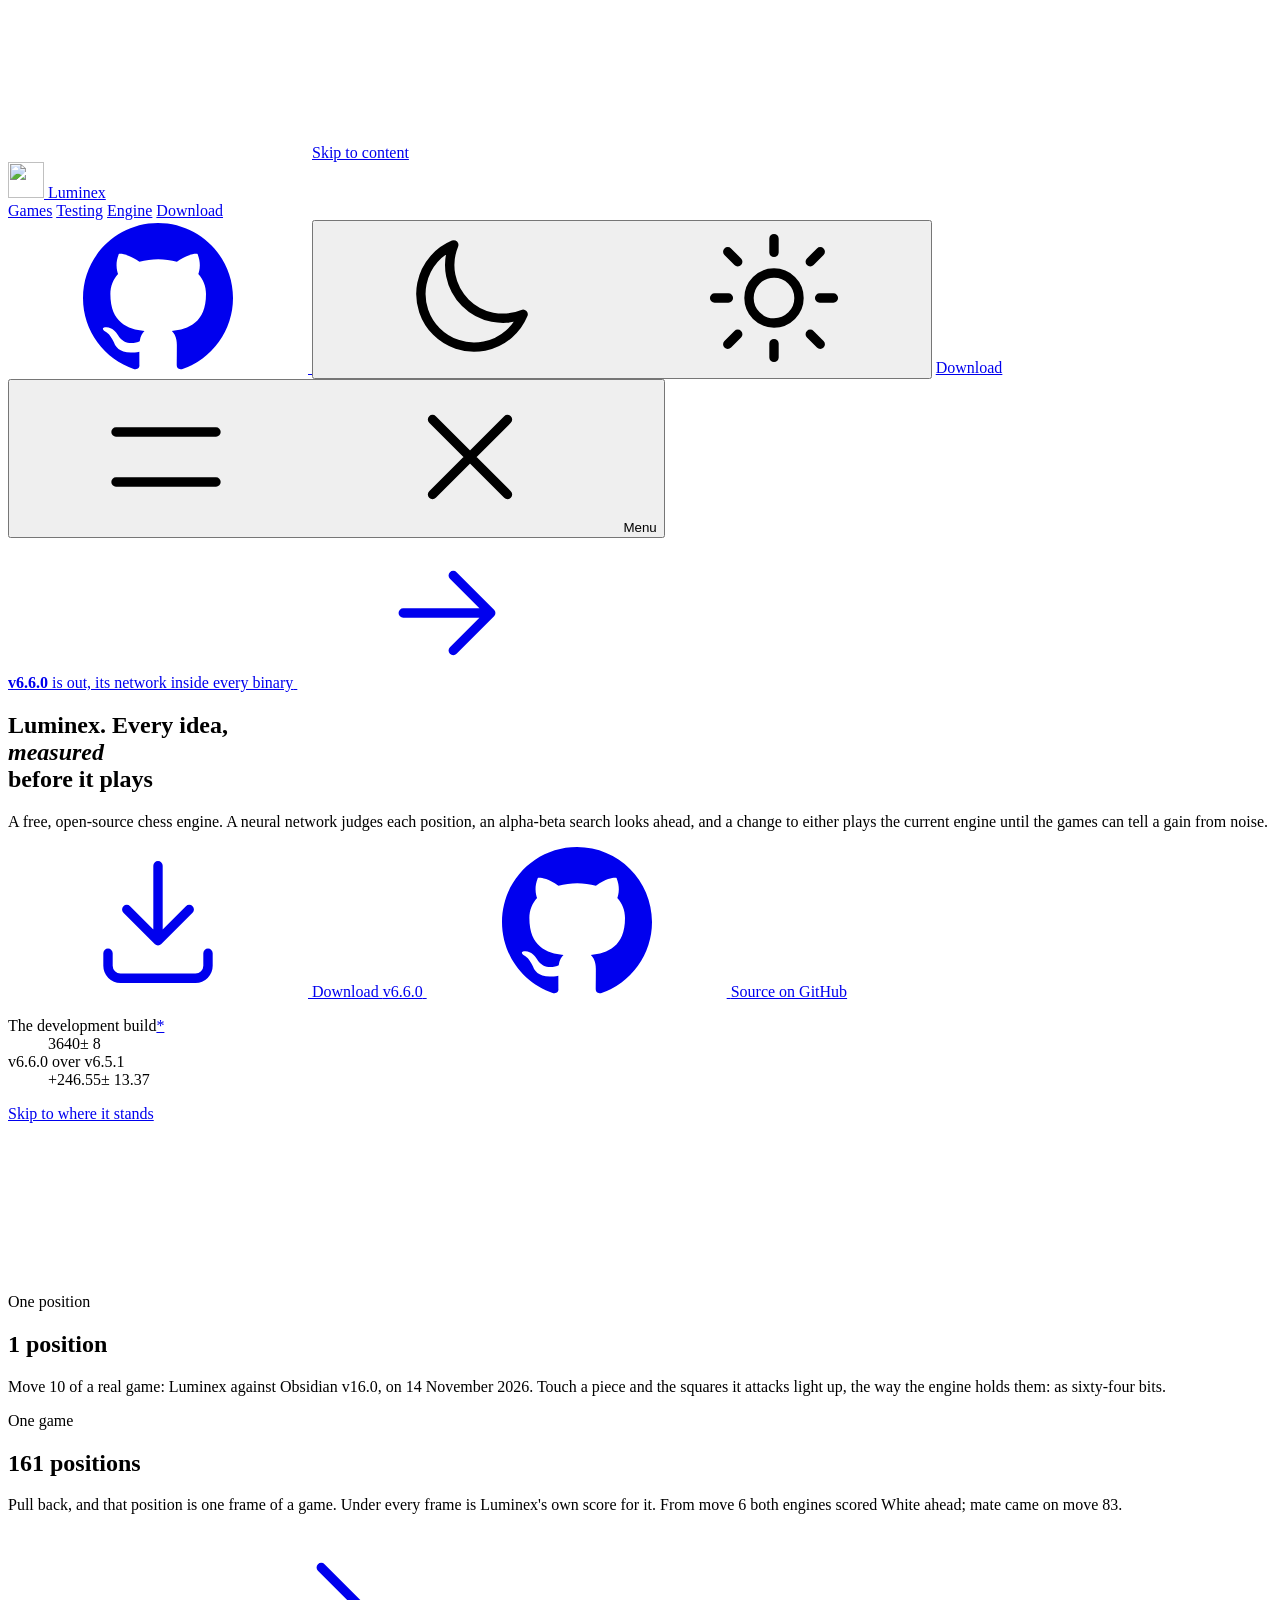
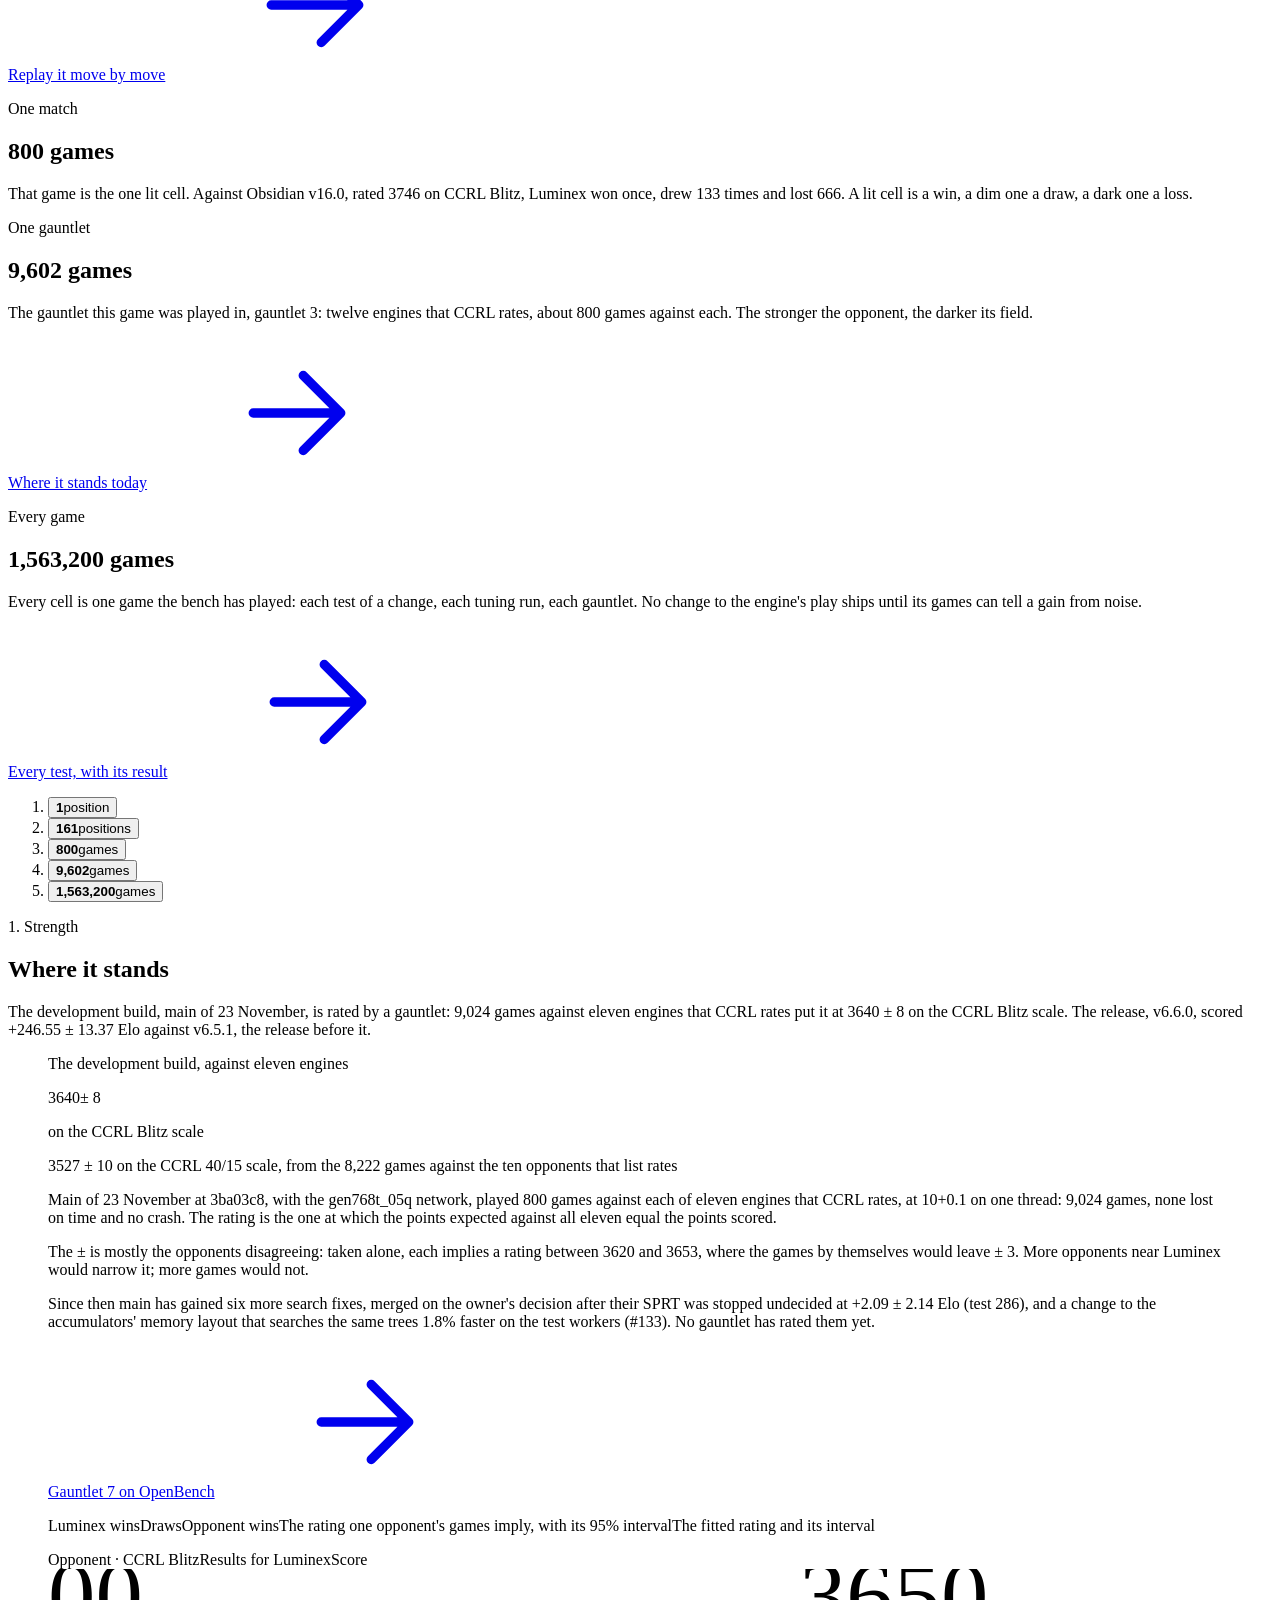
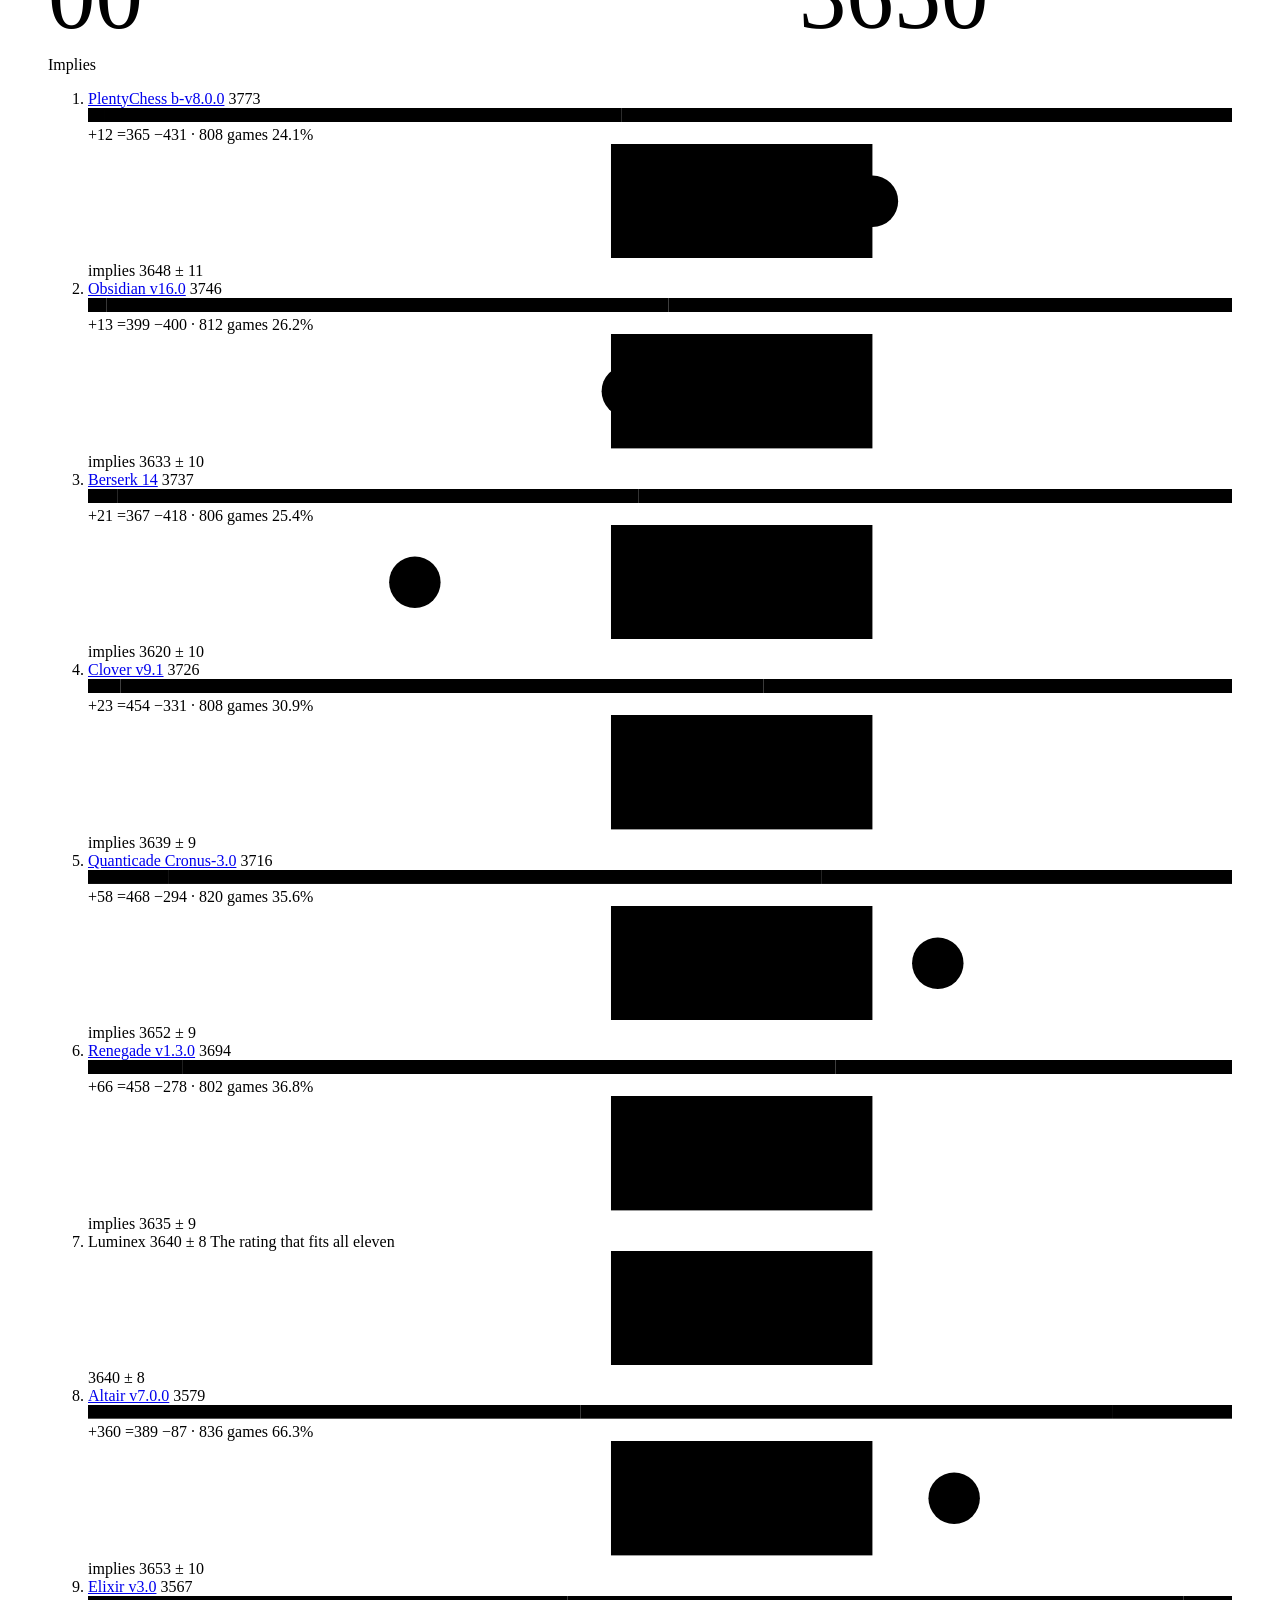
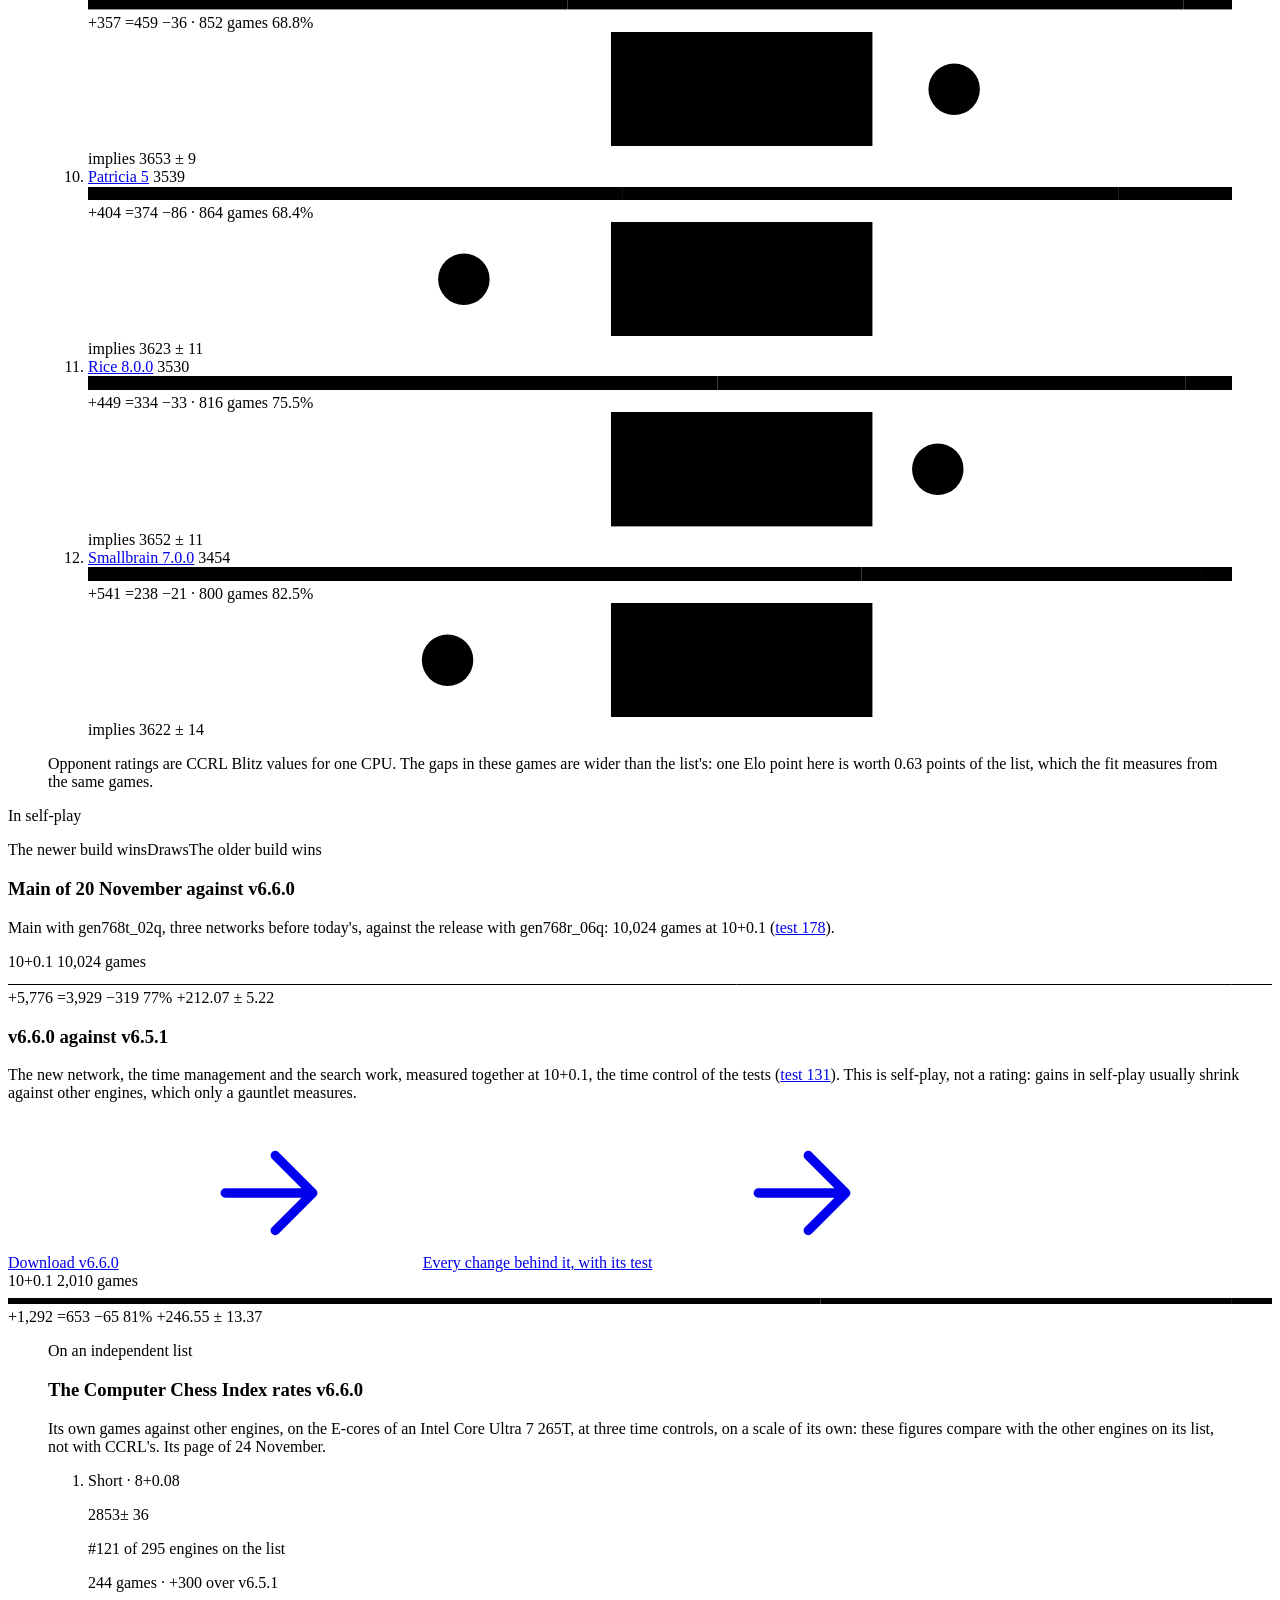
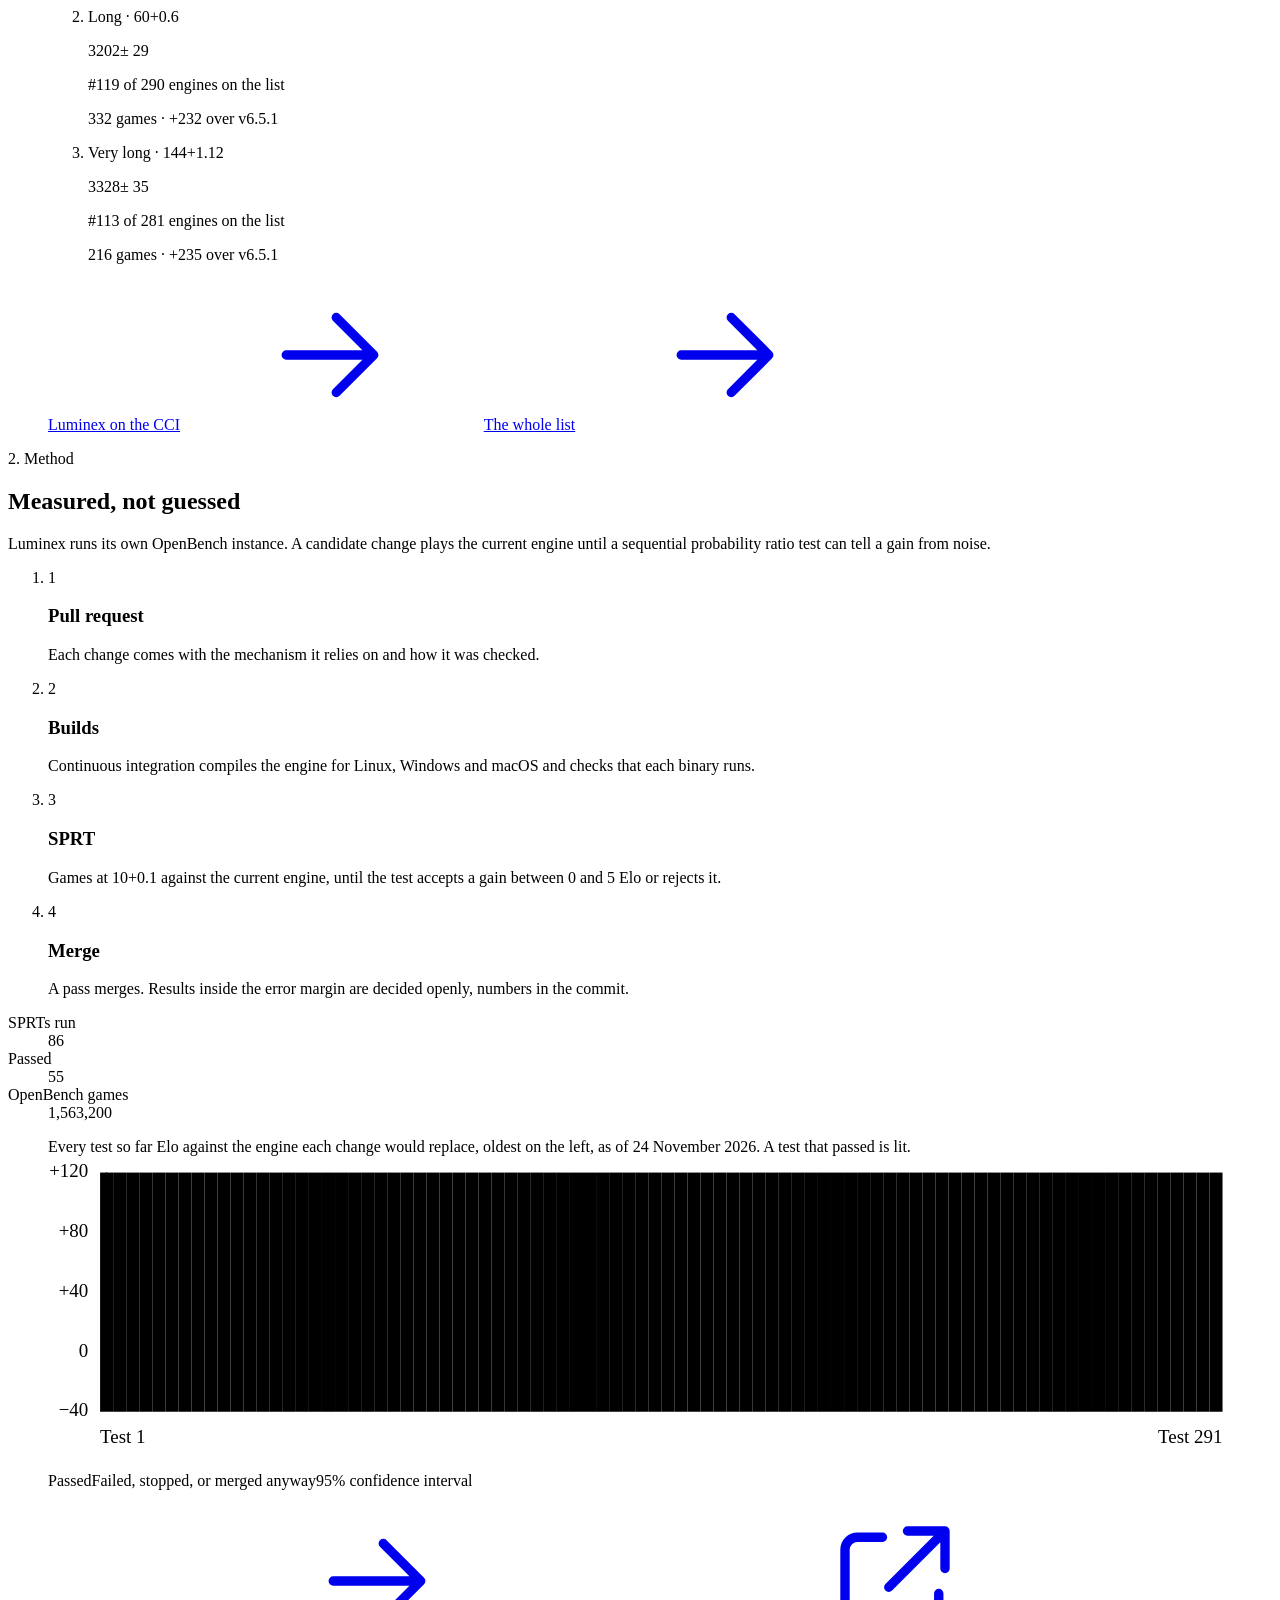
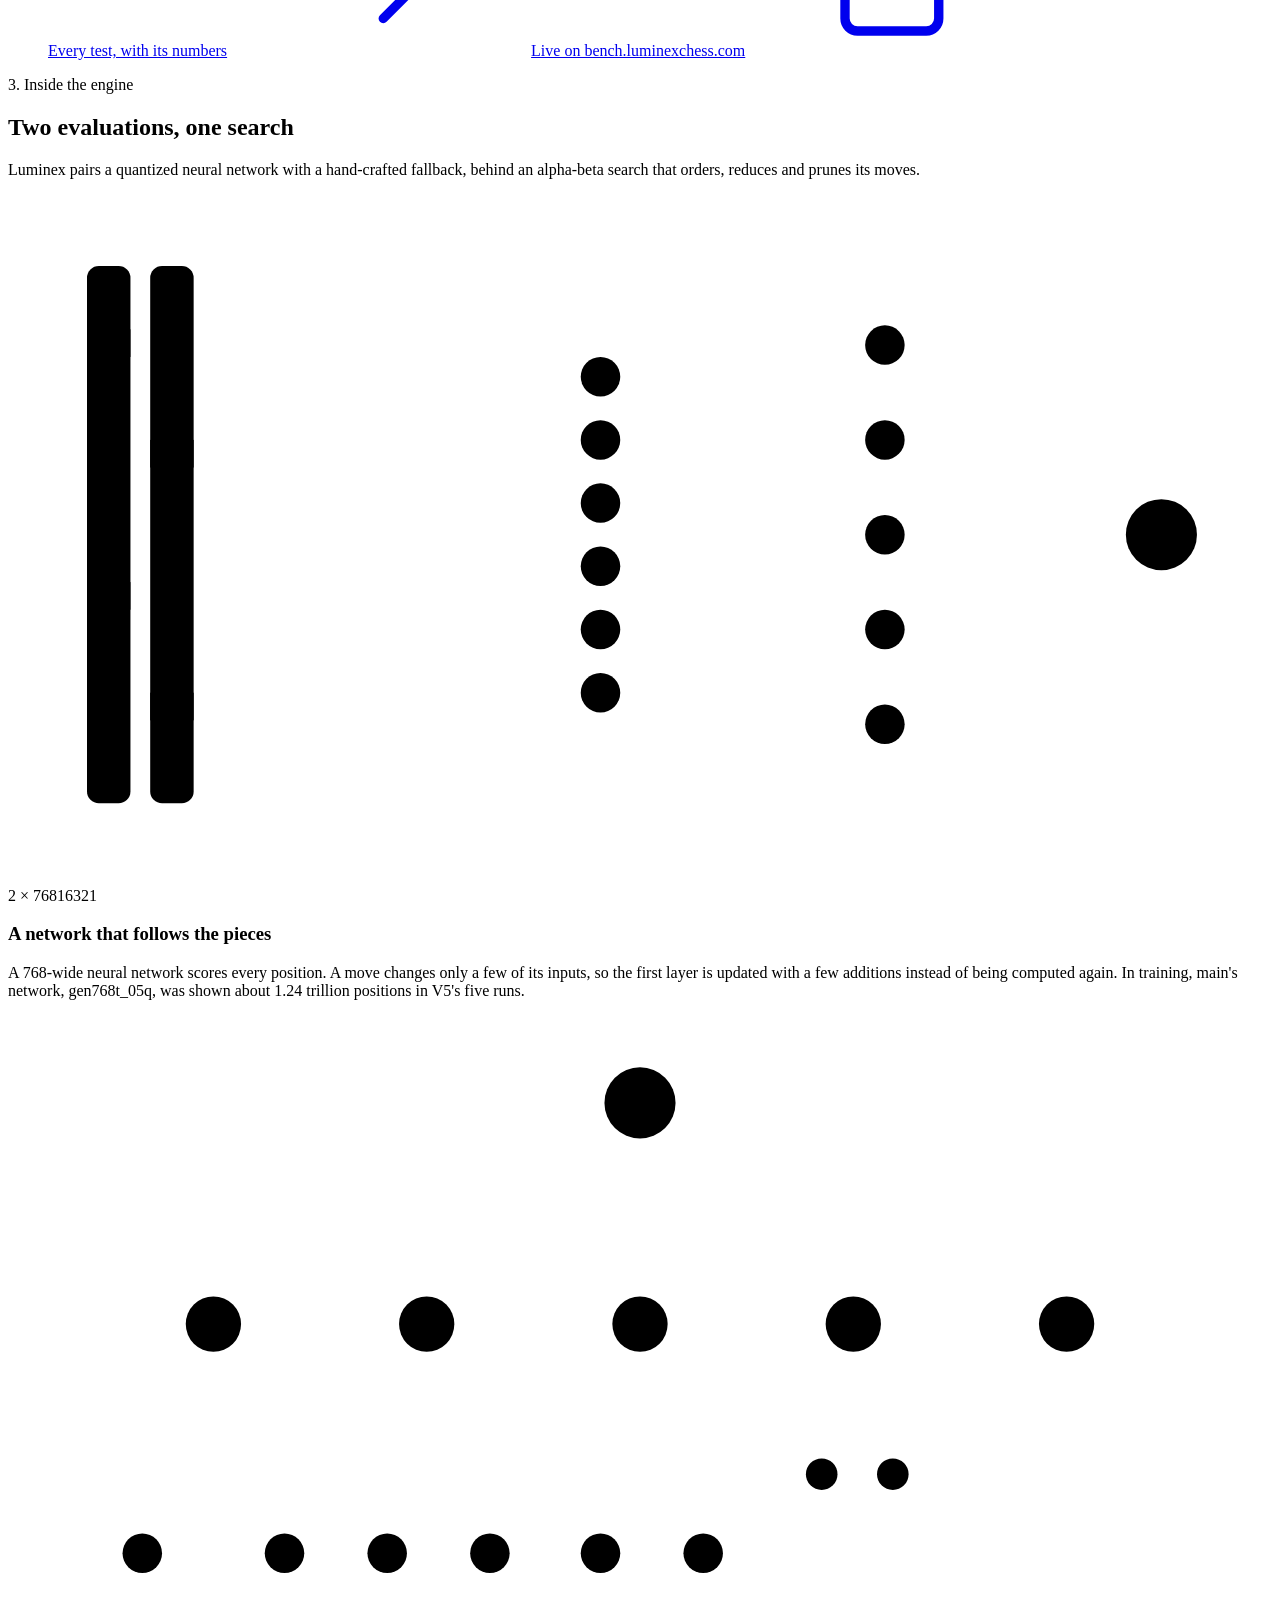
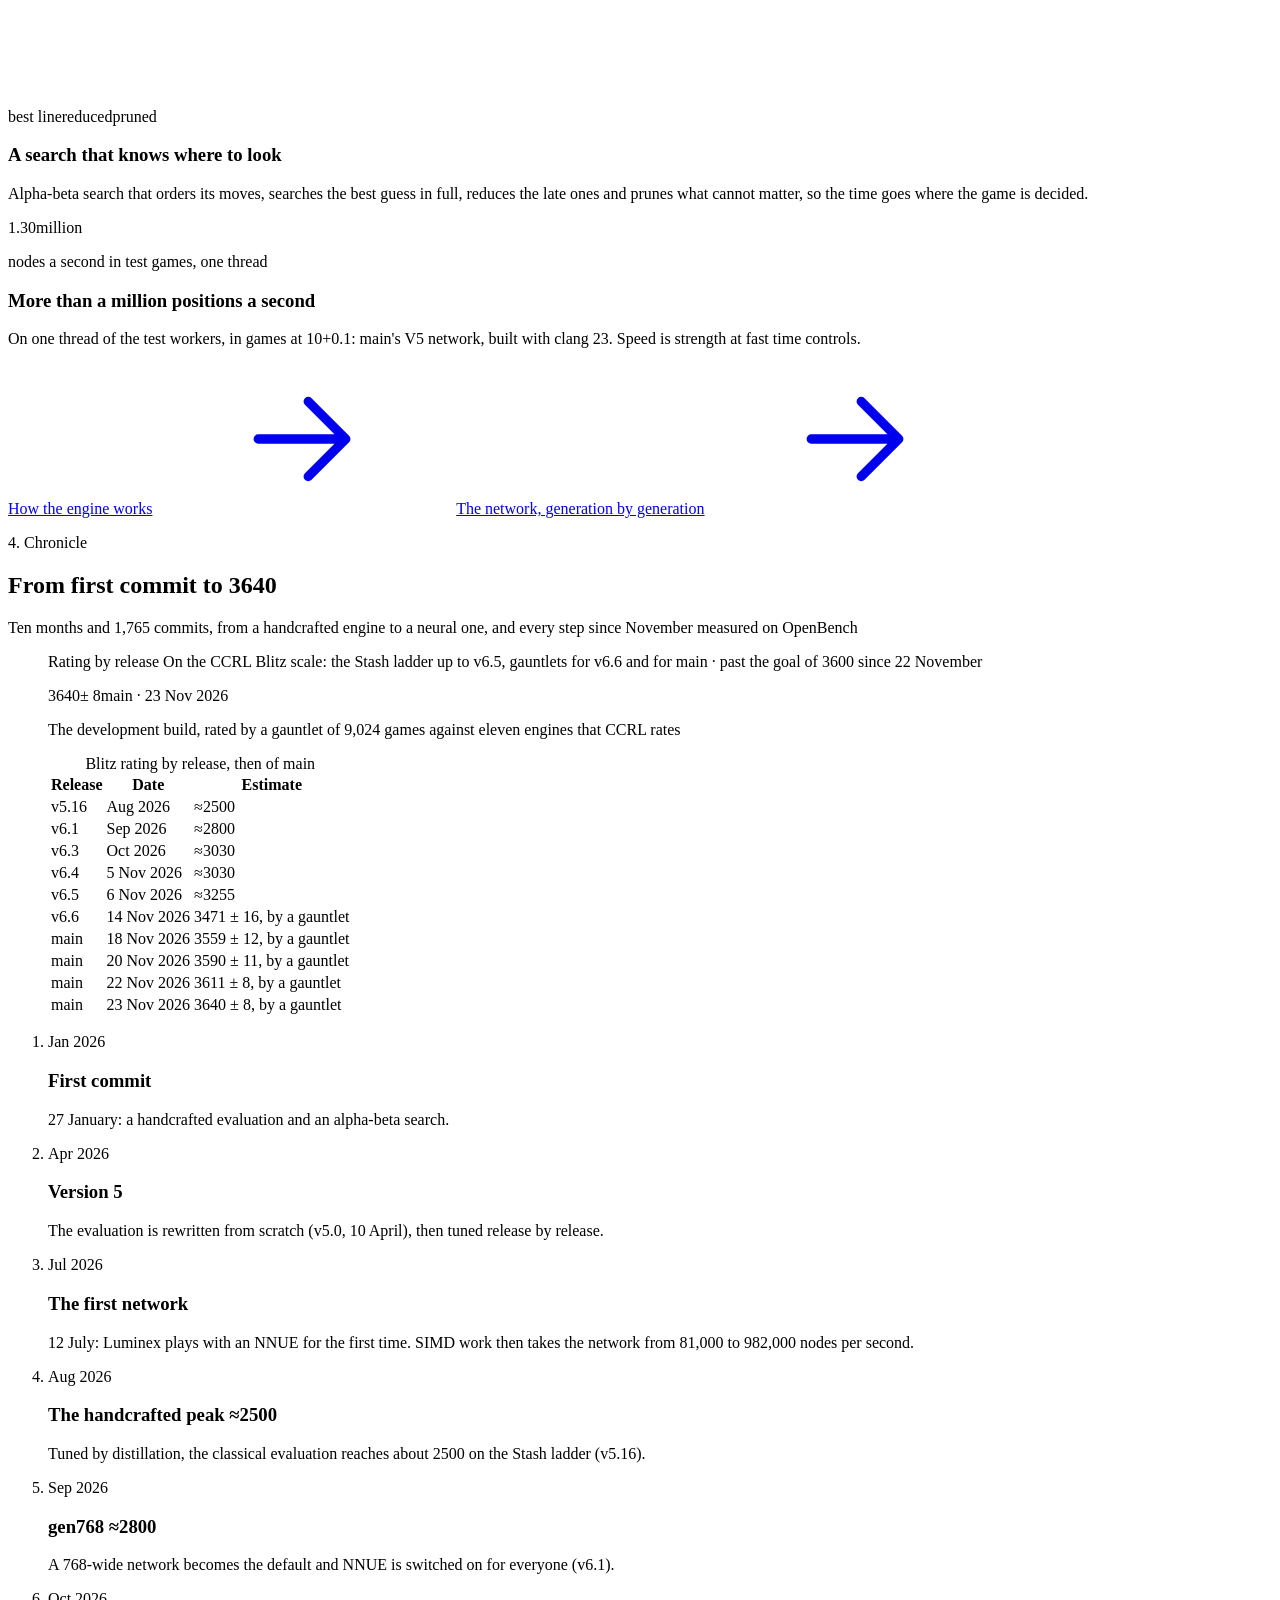
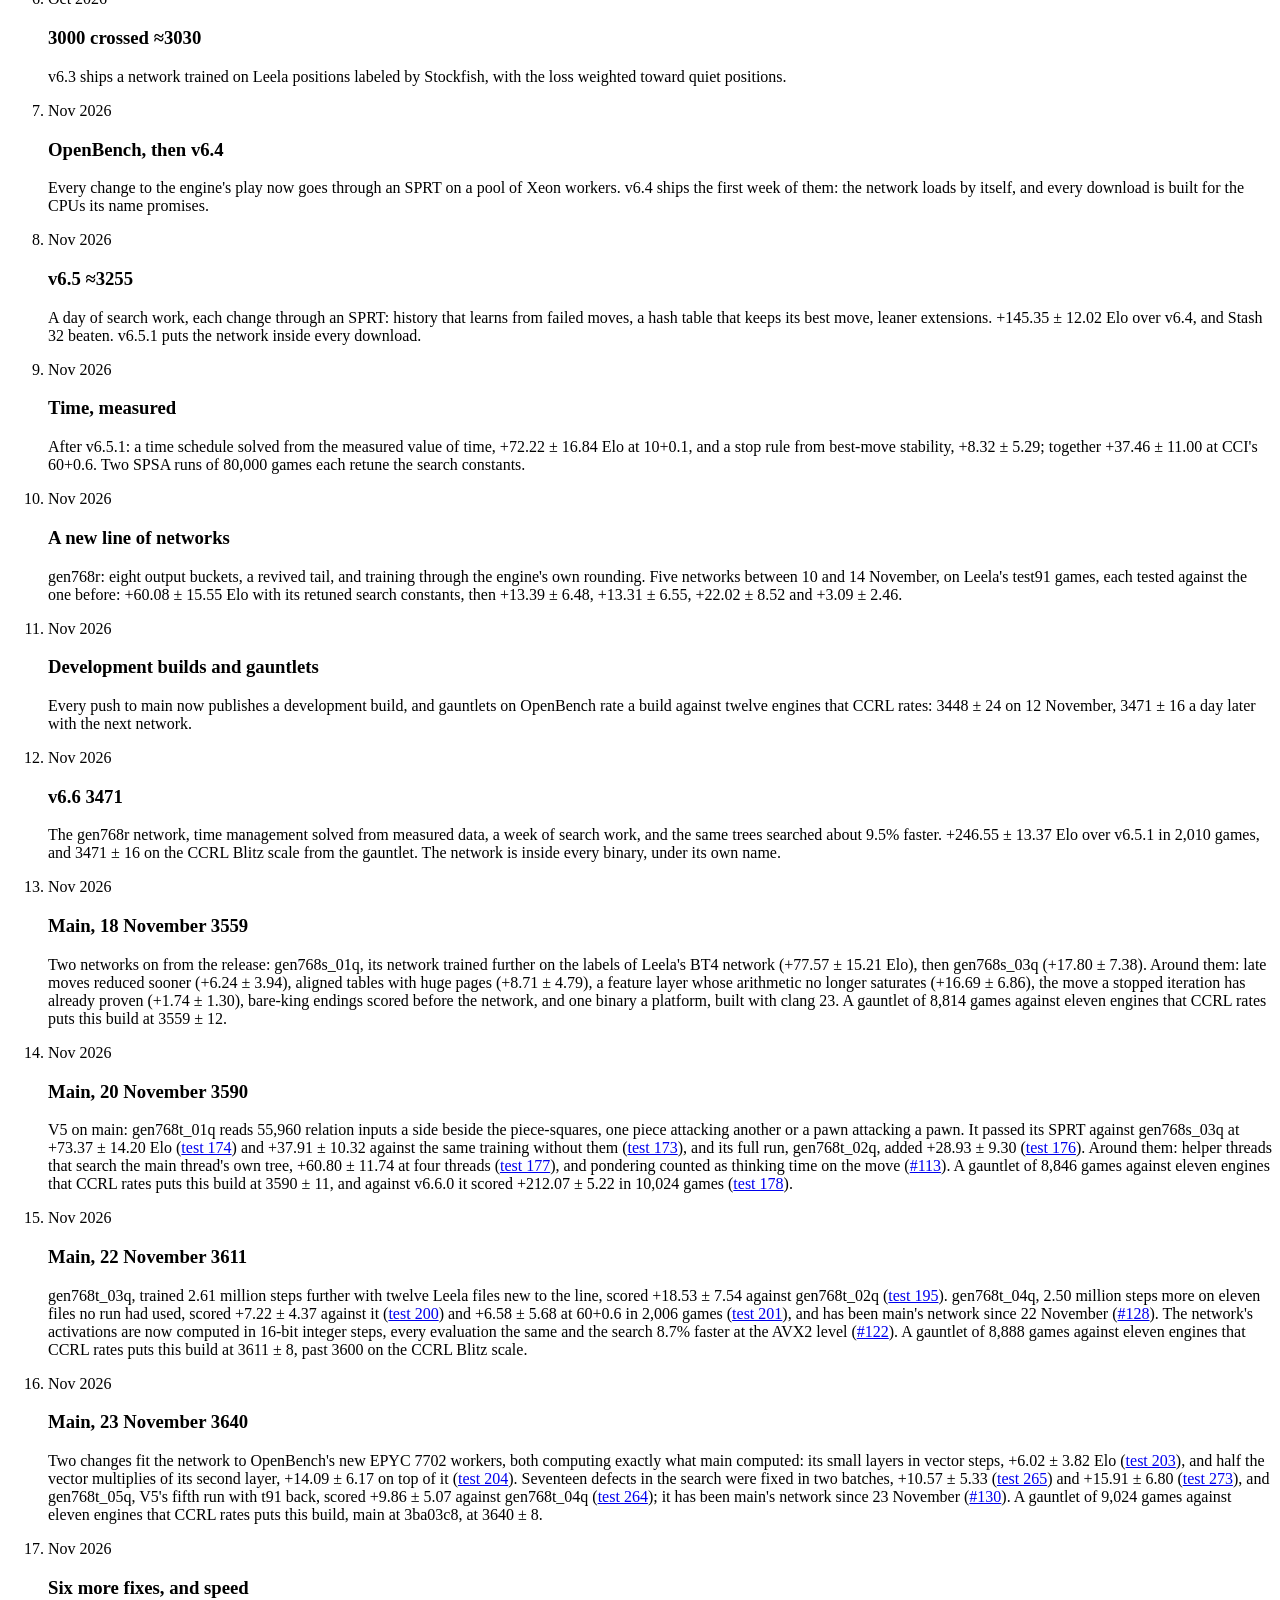
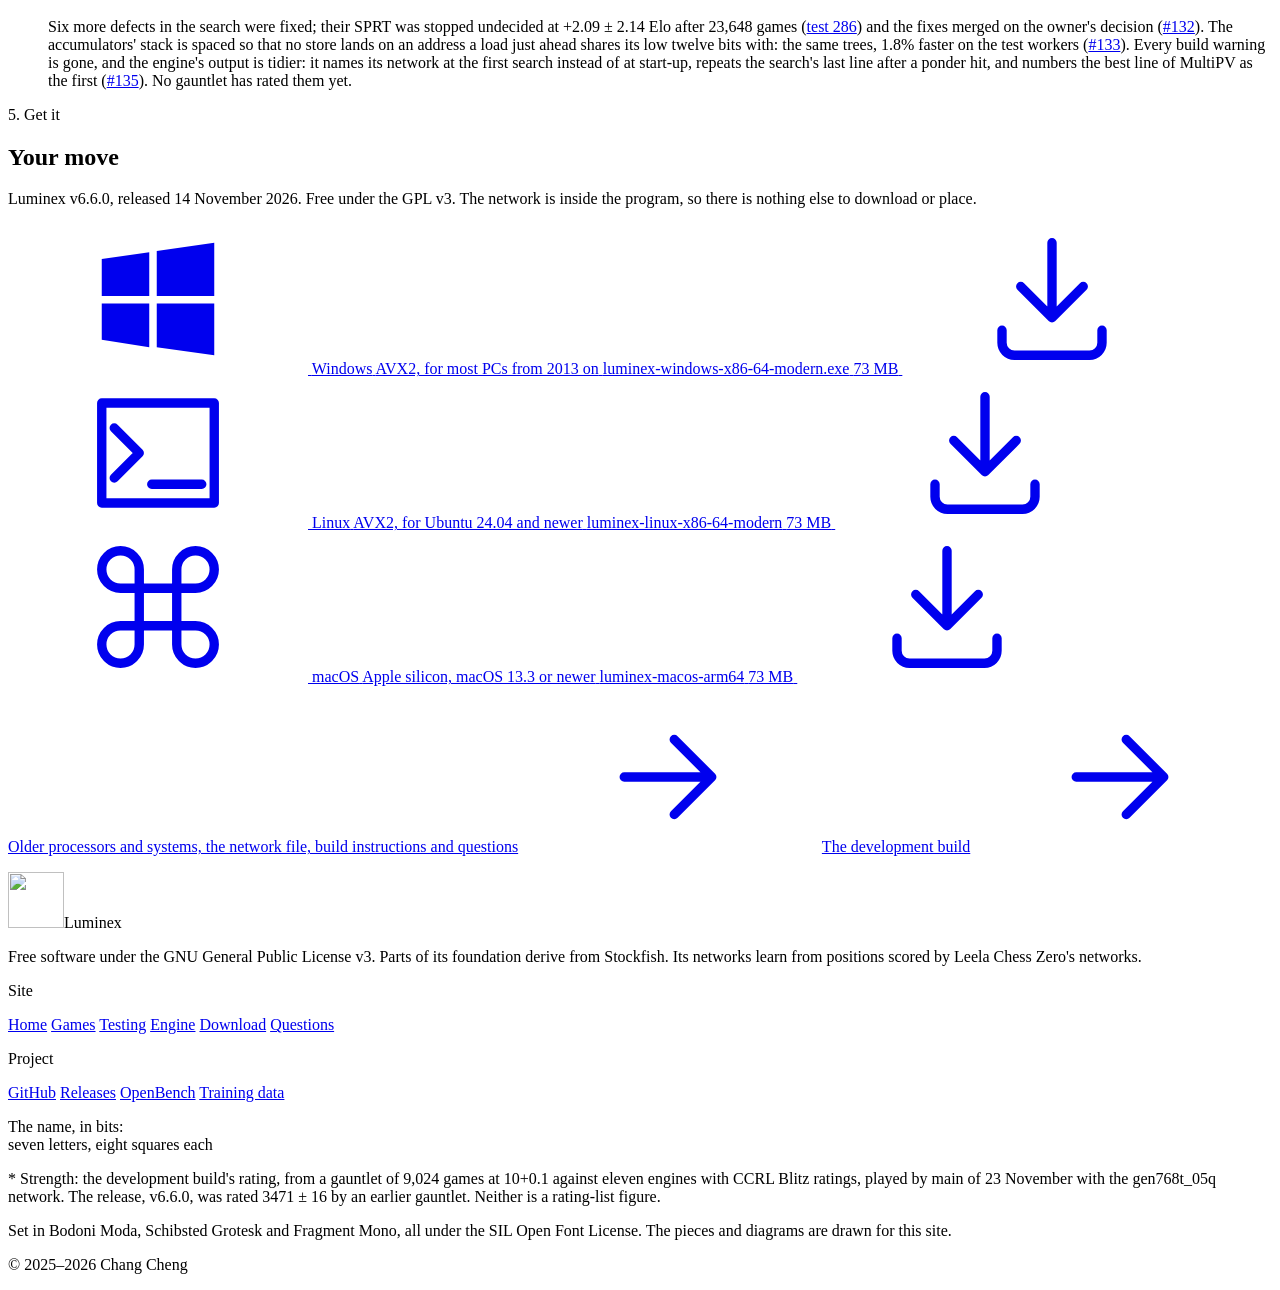
==== site/index.html @ c24b83a2 "Give the whole site a modern, moving face, with fewer words The owner, after seeing the live engine " ====
<!doctype html>
<html lang="en" class="no-js">
<head>
  <meta charset="utf-8">
  <meta name="viewport" content="width=device-width, initial-scale=1">
  <title>Luminex — open-source NNUE chess engine</title>
  <meta name="description" content="Luminex is a free, open-source UCI chess engine written in C++23, with a 768-wide NNUE evaluation and a search whose changes are measured with SPRT before they ship.">
  <link rel="canonical" href="https://luminexchess.com/">
  <meta name="theme-color" content="#050a14">
  <meta name="color-scheme" content="light dark">
  <script src="/assets/js/theme.js?v=29"></script>
  <link rel="icon" href="/favicon.ico" sizes="32x32">
  <link rel="icon" href="/assets/img/mark.svg" type="image/svg+xml">
  <link rel="icon" type="image/png" sizes="64x64" href="/assets/img/mark-64.png">
  <link rel="apple-touch-icon" href="/assets/img/apple-touch-icon.png">
  <link rel="manifest" href="/site.webmanifest">
  <meta property="og:type" content="website">
  <meta property="og:site_name" content="Luminex">
  <meta property="og:url" content="https://luminexchess.com/">
  <meta property="og:title" content="Luminex — open-source NNUE chess engine">
  <meta property="og:description" content="A free UCI chess engine in C++23: a 768-wide NNUE evaluation, a modern alpha-beta search, and changes measured with SPRT before they ship.">
  <meta property="og:image" content="https://luminexchess.com/assets/img/og.png">
  <meta property="og:image:width" content="1200">
  <meta property="og:image:height" content="630">
  <meta property="og:image:alt" content="Luminex. Every idea, measured before it plays. The Luminex knight, drawn in light.">
  <meta name="twitter:card" content="summary_large_image">
  <link rel="preload" href="/assets/fonts/bodoni-moda.woff2" as="font" type="font/woff2" crossorigin>
  <link rel="preload" href="/assets/fonts/schibsted-grotesk.woff2" as="font" type="font/woff2" crossorigin>
  <link rel="preload" href="/assets/fonts/fragment-mono.woff2" as="font" type="font/woff2" crossorigin>
  <link rel="stylesheet" href="/assets/css/site.css?v=29">
  <link rel="stylesheet" href="/assets/css/home.css?v=29">
  <script src="/assets/js/site.js?v=29" defer></script>
  <script src="/assets/js/cells.js?v=29" defer></script>
  <script src="/assets/js/ride.js?v=29" defer></script>
  <script src="/assets/js/knight.js?v=29" defer></script>
  <script src="/assets/js/home.js?v=29" defer></script>
  <script type="application/ld+json">
  {
    "@context": "https://schema.org",
    "@type": "SoftwareApplication",
    "name": "Luminex",
    "description": "Open-source UCI chess engine with an NNUE evaluation, written in C++23.",
    "applicationCategory": "GameApplication",
    "applicationSubCategory": "Chess engine",
    "operatingSystem": "Windows, Linux, macOS",
    "softwareVersion": "6.6.0",
    "license": "https://www.gnu.org/licenses/gpl-3.0.html",
    "url": "https://luminexchess.com/",
    "downloadUrl": "https://github.com/changcheng967/Luminex/releases/latest",
    "sameAs": ["https://github.com/changcheng967/Luminex"],
    "image": "https://luminexchess.com/assets/img/og.png",
    "author": {"@type": "Person", "name": "Chang Cheng"},
    "offers": {"@type": "Offer", "price": "0", "priceCurrency": "USD"}
  }
  </script>
</head>
<body class="page-home">
  <!-- @sprite -->
  <svg class="sprite" aria-hidden="true" focusable="false">
    <symbol id="i-github" viewBox="0 0 16 16"><path fill="currentColor" d="M8 0C3.58 0 0 3.58 0 8c0 3.54 2.29 6.53 5.47 7.59.4.07.55-.17.55-.38 0-.19-.01-.82-.01-1.49-2.01.37-2.53-.49-2.69-.94-.09-.23-.48-.94-.82-1.13-.28-.15-.68-.52-.01-.53.63-.01 1.08.58 1.23.82.72 1.21 1.87.87 2.33.66.07-.52.28-.87.51-1.07-1.78-.2-3.64-.89-3.64-3.95 0-.87.31-1.59.82-2.15-.08-.2-.36-1.02.08-2.12 0 0 .67-.21 2.2.82.64-.18 1.32-.27 2-.27.68 0 1.36.09 2 .27 1.53-1.04 2.2-.82 2.2-.82.44 1.1.16 1.92.08 2.12.51.56.82 1.27.82 2.15 0 3.07-1.87 3.75-3.65 3.95.29.25.54.73.54 1.48 0 1.07-.01 1.93-.01 2.2 0 .21.15.46.55.38A8.013 8.013 0 0016 8c0-4.42-3.58-8-8-8z"/></symbol>
    <symbol id="i-download" viewBox="0 0 24 24"><path fill="none" stroke="currentColor" stroke-width="1.5" stroke-linecap="round" stroke-linejoin="round" d="M12 3v12m0 0-5-5m5 5 5-5M4 17v2a2 2 0 0 0 2 2h12a2 2 0 0 0 2-2v-2"/></symbol>
    <symbol id="i-arrow" viewBox="0 0 24 24"><path fill="none" stroke="currentColor" stroke-width="1.5" stroke-linecap="round" stroke-linejoin="round" d="M5 12h14m-6-6 6 6-6 6"/></symbol>
    <symbol id="i-down" viewBox="0 0 24 24"><path fill="none" stroke="currentColor" stroke-width="1.5" stroke-linecap="round" stroke-linejoin="round" d="M12 5v14m-6-6 6 6 6-6"/></symbol>
    <symbol id="i-external" viewBox="0 0 24 24"><path fill="none" stroke="currentColor" stroke-width="1.5" stroke-linecap="round" stroke-linejoin="round" d="M14 4h6v6m0-6L11 13M19 14v4a2 2 0 0 1-2 2H6a2 2 0 0 1-2-2V7a2 2 0 0 1 2-2h4"/></symbol>
    <symbol id="i-window" viewBox="0 0 24 24"><path fill="currentColor" d="M3 5.6 10.6 4.5v7H3zM11.8 4.3 21 3v8.5h-9.2zM3 12.7h7.6v7L3 18.5zM11.8 12.7H21V21l-9.2-1.3z"/></symbol>
    <symbol id="i-command" viewBox="0 0 24 24"><path fill="none" stroke="currentColor" stroke-width="1.5" stroke-linecap="round" stroke-linejoin="round" d="M9 9V6a3 3 0 1 0-3 3h12a3 3 0 1 0-3-3v12a3 3 0 1 0 3-3H6a3 3 0 1 0 3 3z"/></symbol>
    <symbol id="i-terminal" viewBox="0 0 24 24"><path fill="none" stroke="currentColor" stroke-width="1.5" stroke-linecap="round" stroke-linejoin="round" d="m5 8 4 4-4 4m6 1h8M3 4h18v16H3z"/></symbol>
    <symbol id="i-chip" viewBox="0 0 24 24"><path fill="none" stroke="currentColor" stroke-width="1.5" stroke-linecap="round" stroke-linejoin="round" d="M7 7h10v10H7zM10 3v4m4-4v4m-4 10v4m4-4v4M3 10h4m-4 4h4m10-4h4m-4 4h4"/></symbol>
    <symbol id="i-copy" viewBox="0 0 24 24"><path fill="none" stroke="currentColor" stroke-width="1.5" stroke-linecap="round" stroke-linejoin="round" d="M9 9h11v11H9zM5 15H4V4h11v1"/></symbol>
    <symbol id="i-check" viewBox="0 0 24 24"><path fill="none" stroke="currentColor" stroke-width="1.5" stroke-linecap="round" stroke-linejoin="round" d="m5 12.5 4.5 4.5L19 7.5"/></symbol>
    <symbol id="i-cross" viewBox="0 0 24 24"><path fill="none" stroke="currentColor" stroke-width="1.5" stroke-linecap="round" d="m6.5 6.5 11 11m0-11-11 11"/></symbol>
    <symbol id="i-stop" viewBox="0 0 24 24"><path fill="currentColor" d="M7 7h10v10H7z"/></symbol>
    <symbol id="i-merge" viewBox="0 0 24 24"><path fill="none" stroke="currentColor" stroke-width="1.5" stroke-linecap="round" stroke-linejoin="round" d="M7 4v16M7 12c6 0 10-2 10-8m0 0-3.5 3.5M17 4l3.5 3.5"/></symbol>
    <symbol id="i-plus" viewBox="0 0 24 24"><path fill="none" stroke="currentColor" stroke-width="1.5" stroke-linecap="round" d="M12 5v14M5 12h14"/></symbol>
    <symbol id="i-menu" viewBox="0 0 24 24"><path fill="none" stroke="currentColor" stroke-width="1.5" stroke-linecap="round" d="M4 8h16M4 16h16"/></symbol>
    <symbol id="i-close" viewBox="0 0 24 24"><path fill="none" stroke="currentColor" stroke-width="1.5" stroke-linecap="round" d="m6 6 12 12m0-12L6 18"/></symbol>
    <symbol id="i-sun" viewBox="0 0 24 24"><g fill="none" stroke="currentColor" stroke-width="1.5" stroke-linecap="round"><circle cx="12" cy="12" r="4"/><path d="M12 2.5v2.2m0 14.6v2.2M4.6 4.6l1.6 1.6m11.6 11.6 1.6 1.6M2.5 12h2.2m14.6 0h2.2M4.6 19.4l1.6-1.6M17.8 6.2l1.6-1.6"/></g></symbol>
    <symbol id="i-moon" viewBox="0 0 24 24"><path fill="none" stroke="currentColor" stroke-width="1.5" stroke-linejoin="round" d="M20.5 14.6A8.5 8.5 0 0 1 9.4 3.5a8.5 8.5 0 1 0 11.1 11.1z"/></symbol>
    <symbol id="i-play" viewBox="0 0 24 24"><path fill="currentColor" d="M8 5.6v12.8a1 1 0 0 0 1.53.85l10.1-6.4a1 1 0 0 0 0-1.7L9.53 4.75A1 1 0 0 0 8 5.6z"/></symbol>
    <symbol id="i-pause" viewBox="0 0 24 24"><path fill="currentColor" d="M7 5h3.6v14H7zm6.4 0H17v14h-3.6z"/></symbol>
    <symbol id="i-first" viewBox="0 0 24 24"><path fill="none" stroke="currentColor" stroke-width="1.5" stroke-linecap="round" stroke-linejoin="round" d="M6 5v14m12-14-8 7 8 7z"/></symbol>
    <symbol id="i-prev" viewBox="0 0 24 24"><path fill="none" stroke="currentColor" stroke-width="1.5" stroke-linecap="round" stroke-linejoin="round" d="m15 5-7 7 7 7"/></symbol>
    <symbol id="i-next" viewBox="0 0 24 24"><path fill="none" stroke="currentColor" stroke-width="1.5" stroke-linecap="round" stroke-linejoin="round" d="m9 5 7 7-7 7"/></symbol>
    <symbol id="i-last" viewBox="0 0 24 24"><path fill="none" stroke="currentColor" stroke-width="1.5" stroke-linecap="round" stroke-linejoin="round" d="M18 5v14M6 5l8 7-8 7z"/></symbol>
    <symbol id="i-flip" viewBox="0 0 24 24"><path fill="none" stroke="currentColor" stroke-width="1.5" stroke-linecap="round" stroke-linejoin="round" d="M7 4v14m0 0-3-3m3 3 3-3m7 6V6m0 0-3 3m3-3 3 3"/></symbol>

    <!-- chess pieces, drawn for this site; fill and outline come from the .pc colour classes -->
    <symbol id="p-K" viewBox="0 0 45 45"><path d="M21.2 5.5h2.6v3.6h3.4v2.6h-3.4V24h-2.6V11.7h-3.4V9.1h3.4z"/><path d="M12.8 33.6c-2.4-4.8-2.1-11.1 3.2-12.7 2.9-.9 5.3.5 6.5 3.2 1.2-2.7 3.6-4.1 6.5-3.2 5.3 1.6 5.6 7.9 3.2 12.7z"/><path d="M11 39.3h23a1.5 1.5 0 0 0 1.5-1.5v-1.6a2.6 2.6 0 0 0-2.6-2.6H12.1a2.6 2.6 0 0 0-2.6 2.6v1.6a1.5 1.5 0 0 0 1.5 1.5z"/><path fill="none" stroke="currentColor" d="M14 29.4h17"/></symbol>
    <symbol id="p-Q" viewBox="0 0 45 45"><path d="m12.7 33.6-3.2-18.5 4.6 7.4 1.4-10.6 3.5 9.4 3.5-11.2 3.5 11.2 3.5-9.4 1.4 10.6 4.6-7.4-3.2 18.5z"/><circle cx="9.5" cy="13.4" r="2"/><circle cx="15.5" cy="10" r="2"/><circle cx="22.5" cy="8.3" r="2.1"/><circle cx="29.5" cy="10" r="2"/><circle cx="35.5" cy="13.4" r="2"/><path d="M11 39.3h23a1.5 1.5 0 0 0 1.5-1.5v-1.6a2.6 2.6 0 0 0-2.6-2.6H12.1a2.6 2.6 0 0 0-2.6 2.6v1.6a1.5 1.5 0 0 0 1.5 1.5z"/><path fill="none" stroke="currentColor" d="M13.6 29.4h17.8"/></symbol>
    <symbol id="p-R" viewBox="0 0 45 45"><path d="m14.6 33.6 1.2-14h13.4l1.2 14z"/><path d="M13 19.6v-9h4.2v3h3.2v-3h4.2v3h3.2v-3H32v9z"/><path d="M11 39.3h23a1.5 1.5 0 0 0 1.5-1.5v-1.6a2.6 2.6 0 0 0-2.6-2.6H12.1a2.6 2.6 0 0 0-2.6 2.6v1.6a1.5 1.5 0 0 0 1.5 1.5z"/><path fill="none" stroke="currentColor" d="M15.6 22.6h13.8"/></symbol>
    <symbol id="p-B" viewBox="0 0 45 45"><path d="M17 33.6c.4-2.7 1.4-4.7 2.6-6.1h5.8c1.2 1.4 2.2 3.4 2.6 6.1z"/><rect x="16.4" y="25" width="12.2" height="2.9" rx="1.45"/><path d="M22.5 8.6c-4.8 3.6-7.3 8-7.3 11.6 0 2.7 1.6 4.8 4.1 4.8h6.4c2.5 0 4.1-2.1 4.1-4.8 0-3.6-2.5-8-7.3-11.6z"/><circle cx="22.5" cy="6.5" r="2"/><path d="M12 39.3h21a1.5 1.5 0 0 0 1.5-1.5v-1.6a2.6 2.6 0 0 0-2.6-2.6H13.1a2.6 2.6 0 0 0-2.6 2.6v1.6a1.5 1.5 0 0 0 1.5 1.5z"/><path fill="none" stroke="currentColor" d="m25.4 13.1-4.6 5.5"/></symbol>
    <symbol id="p-N" viewBox="0 0 45 45"><path d="M14.4 33.6c.3-3.4 1.8-6.1 4.4-8.2l1.6-1.3c-1.3.2-2.6.3-3.9.9l-2.6 1.3c-1 .5-2.1.1-2.6-.8l-1.5-2.6c-.5-.9-.3-2 .5-2.7l7.4-6.5 1.3-3.9 1.9 2.6 1.3-3.8 2.1 2.9c4.7.9 8.6 4.6 9.5 10.6.7 4.8-.4 8.9-1.5 11.5z"/><path d="M11 39.3h23a1.5 1.5 0 0 0 1.5-1.5v-1.6a2.6 2.6 0 0 0-2.6-2.6H12.1a2.6 2.6 0 0 0-2.6 2.6v1.6a1.5 1.5 0 0 0 1.5 1.5z"/><circle cx="18.2" cy="16.4" r="1.15" fill="currentColor" stroke="none"/><path fill="none" stroke="currentColor" d="M26.4 13.3c2.9 2.2 4.4 6 4.1 10.6"/></symbol>
    <symbol id="p-P" viewBox="0 0 45 45"><path d="M16.6 34.2c.6-4.5 2.2-8.5 4.1-11.3h3.6c1.9 2.8 3.5 6.8 4.1 11.3z"/><rect x="17.4" y="20.4" width="10.2" height="2.9" rx="1.45"/><circle cx="22.5" cy="14.6" r="5.4"/><path d="M14 39.3h17a1.5 1.5 0 0 0 1.5-1.5v-1a2.1 2.1 0 0 0-2.1-2.1H14.6a2.1 2.1 0 0 0-2.1 2.1v1a1.5 1.5 0 0 0 1.5 1.5z"/></symbol>
  </svg>
  <!-- /@sprite -->

  <a class="skip" href="#main">Skip to content</a>

  <!-- @header -->
  <header class="hdr">
    <div class="hdr-pill">
      <a class="brand" href="/" aria-label="Luminex, home">
        <img class="brand-mark" src="/assets/img/mark-128.png" alt="" width="36" height="36" decoding="async">
        <span class="brand-name">Luminex</span>
      </a>
      <nav class="nav" id="nav" aria-label="Main">
        <a href="/games/">Games</a>
        <a href="/tests/">Testing</a>
        <a href="/engine/">Engine</a>
        <a href="/download/">Download</a>
      </nav>
      <div class="hdr-actions">
        <a class="icon-btn" href="https://github.com/changcheng967/Luminex" aria-label="Luminex on GitHub">
          <svg class="icon" aria-hidden="true"><use href="#i-github"/></svg>
        </a>
        <button class="icon-btn" type="button" data-edition aria-label="Switch to the dark theme">
          <svg class="icon to-night" aria-hidden="true"><use href="#i-moon"/></svg>
          <svg class="icon to-day" aria-hidden="true"><use href="#i-sun"/></svg>
        </button>
        <a class="btn btn-s btn-primary hdr-get" href="/download/">Download</a>
        <button class="icon-btn nav-toggle" type="button" aria-expanded="false" aria-controls="nav">
          <svg class="icon i-open" aria-hidden="true"><use href="#i-menu"/></svg>
          <svg class="icon i-close" aria-hidden="true"><use href="#i-close"/></svg>
          <span class="sr-only">Menu</span>
        </button>
      </div>
    </div>
  </header>
  <!-- /@header -->

  <main id="main">
    <!-- the ride: one canvas that pulls back, as the page scrolls, from one position to every game
         the bench has played. The words beside it are the page; the drawing needs scripts. -->
    <section class="ride" id="top" data-ride
             data-src="/assets/data/games.json" data-gauntlet="/assets/data/gauntlet-3.json" data-wall="/assets/data/wall.json"
             data-ply="14" data-test="116" aria-labelledby="hero-title">
      <div class="hero" data-hero>
        <div class="wrap">
          <div class="hero-copy">
            <div class="hero-knight" data-knight-fx="/assets/img/knight-glow.png" aria-hidden="true"></div>
            <a class="pill hero-pill" href="/download/">
              <b>v6.6.0</b>
              <span>is out, its network inside every binary</span>
              <svg class="icon" aria-hidden="true"><use href="#i-arrow"/></svg>
            </a>
            <h1 id="hero-title" class="hero-h1">
              <span class="sr-only">Luminex. </span>
              <span class="h-xl hero-title">Every idea,<br> <em>measured</em><br> before it plays</span>
            </h1>
            <p class="lede hero-lede">A free, open-source chess engine. A neural network judges each position, an alpha-beta search looks ahead, and a change to either plays the current engine until the games can tell a gain from noise.</p>
            <div class="hero-cta">
              <a class="btn btn-primary" href="/download/">
                <svg class="icon" aria-hidden="true"><use href="#i-download"/></svg>
                <span>Download <span data-release-tag>v6.6.0</span></span>
              </a>
              <a class="btn btn-ghost" href="https://github.com/changcheng967/Luminex">
                <svg class="icon" aria-hidden="true"><use href="#i-github"/></svg>
                <span>Source on GitHub</span>
              </a>
            </div>
            <dl class="proof">
            <div><dt>The development build<a class="fn-ref" href="#fn-elo" aria-describedby="fn-elo-label">*</a></dt><dd><span class="proof-n" data-odo><!--@g:n-->3640<!--/@g:n--></span><span class="u">± <!--@g:e-->8<!--/@g:e--></span></dd></div>
            <div><dt>v6.6.0 over v6.5.1</dt><dd><span class="proof-n" data-odo>+246.55</span><span class="u">± 13.37</span></dd></div>
            </dl>
          </div>
        </div>
      </div>

      <div class="ride-track">
        <a class="skip-ride" href="#strength">Skip to where it stands</a>
        <div class="ride-pin">
          <canvas class="ride-canvas" aria-hidden="true"></canvas>
          <div class="wrap ride-ui">
            <div class="ride-copy">
              <article class="scale scale-0" data-scale="0">
                <p class="kicker">One position</p>
                <h2 class="scale-n"><span class="scale-num">1</span> <span class="scale-unit">position</span></h2>
                <p class="scale-text">Move 10 of a real game: Luminex against Obsidian v16.0, on 14 November 2026. Touch a piece and the squares it attacks light up, the way the engine holds them: as sixty-four bits.</p>
                <div class="ride-still" data-still></div>
              </article>
              <article class="scale" data-scale="1">
                <p class="kicker">One game</p>
                <h2 class="scale-n"><span class="scale-num" data-count="plies">161</span> <span class="scale-unit">positions</span></h2>
                <p class="scale-text">Pull back, and that position is one frame of a game. Under every frame is Luminex's own score for it. From move 6 both engines scored White ahead; mate came on move 83.</p>
                <a class="link" href="/games/"><span>Replay it move by move</span><svg class="icon" aria-hidden="true"><use href="#i-arrow"/></svg></a>
                <div class="ride-still" data-still></div>
              </article>
              <article class="scale" data-scale="2">
                <p class="kicker">One match</p>
                <h2 class="scale-n"><span class="scale-num" data-count="match">800</span> <span class="scale-unit">games</span></h2>
                <p class="scale-text">That game is the one lit cell. Against Obsidian v16.0, rated 3746 on CCRL Blitz, Luminex won once, drew 133 times and lost 666. A lit cell is a win, a dim one a draw, a dark one a loss.</p>
                <div class="ride-still" data-still></div>
              </article>
              <article class="scale" data-scale="3">
                <p class="kicker">One gauntlet</p>
                <h2 class="scale-n"><span class="scale-num">9,602</span> <span class="scale-unit">games</span></h2>
                <p class="scale-text">The gauntlet this game was played in, gauntlet 3: twelve engines that CCRL rates, about 800 games against each. The stronger the opponent, the darker its field.</p>
                <a class="link" href="#strength"><span>Where it stands today</span><svg class="icon" aria-hidden="true"><use href="#i-arrow"/></svg></a>
                <div class="ride-still" data-still></div>
              </article>
              <article class="scale" data-scale="4">
                <p class="kicker">Every game</p>
                <h2 class="scale-n"><span class="scale-num" data-wall-games>1,563,200</span> <span class="scale-unit">games</span></h2>
                <p class="scale-text">Every cell is one game the bench has played: each test of a change, each tuning run, each gauntlet. No change to the engine's play ships until its games can tell a gain from noise.</p>
                <a class="link" href="/tests/"><span>Every test, with its result</span><svg class="icon" aria-hidden="true"><use href="#i-arrow"/></svg></a>
                <div class="ride-still" data-still></div>
              </article>
            </div>
          </div>
          <p class="ride-readout" data-readout aria-hidden="true"></p>
          <ol class="ride-steps" aria-label="The five scales of the drawing">
            <li><button type="button" data-go="0"><b>1</b><span>position</span></button></li>
            <li><button type="button" data-go="1"><b data-count="plies">161</b><span>positions</span></button></li>
            <li><button type="button" data-go="2"><b data-count="match">800</b><span>games</span></button></li>
            <li><button type="button" data-go="3"><b>9,602</b><span>games</span></button></li>
            <li><button type="button" data-go="4"><b data-wall-games>1,563,200</b><span>games</span></button></li>
          </ol>
        </div>
      </div>
    </section>

    <section class="sec" id="strength" data-rail="Strength" aria-labelledby="strength-title">
      <div class="wrap">
        <header class="sec-head">
          <p class="kicker"><span class="kicker-n">1.</span> Strength</p>
          <h2 id="strength-title" class="h-l">Where it stands</h2>
          <p class="lede">The development build, main of <!--@g:day-->23 November<!--/@g:day-->, is rated by a gauntlet: <!--@g:games-->9,024<!--/@g:games--> games against <!--@g:count-->eleven<!--/@g:count--> engines that CCRL rates put it at <!--@g:rating-->3640 ± 8<!--/@g:rating--> on the CCRL Blitz scale. The release, v6.6.0, scored +246.55 ± 13.37 Elo against v6.5.1, the release before it.</p>
        </header>

        <figure class="card gnt" id="gauntlet" data-gauntlet aria-labelledby="gauntlet-title">
          <!-- @gauntlet -->
            <figcaption class="gnt-head">
              <div class="gnt-score-box">
                <p class="fact-label" id="gauntlet-title">The development build, against eleven engines</p>
                <p class="gnt-num num"><span data-odo>3640</span><span class="gnt-pm">± 8</span></p>
                <p class="gnt-on">on the CCRL Blitz scale</p>
                <p class="gnt-also"><span class="num">3527 ± 10</span> on the CCRL 40/15 scale, from the 8,222 games against the ten opponents that list rates</p>
              </div>
              <div class="gnt-text">
                <p>Main of 23 November at 3ba03c8, with the gen768t_05q network, played 800 games against each of eleven engines that CCRL rates, at 10+0.1 on one thread: 9,024 games, none lost on time and no crash. The rating is the one at which the points expected against all eleven equal the points scored.</p>
                <p>The ± is mostly the opponents disagreeing: taken alone, each implies a rating between 3620 and 3653, where the games by themselves would leave ± 3. More opponents near Luminex would narrow it; more games would not.</p>
                <p class="gnt-since">Since then main has gained six more search fixes, merged on the owner&#x27;s decision after their SPRT was stopped undecided at +2.09 ± 2.14 Elo (test 286), and a change to the accumulators&#x27; memory layout that searches the same trees 1.8% faster on the test workers (#133). No gauntlet has rated them yet.</p>
                <a class="link" href="https://bench.luminexchess.com/gauntlet/7/"><span>Gauntlet 7 on OpenBench</span><svg class="icon" aria-hidden="true"><use href="#i-arrow"/></svg></a>
              </div>
            </figcaption>
            <p class="legend gnt-legend"><span><i class="k-w"></i>Luminex wins</span><span><i class="k-d"></i>Draws</span><span><i class="k-l"></i>Opponent wins</span><span class="of-plot"><i class="k-dot"></i>The rating one opponent's games imply, with its 95% interval</span><span class="of-plot"><i class="k-band"></i>The fitted rating and its interval</span></p>
            <div class="gnt-cols" aria-hidden="true"><span>Opponent · CCRL Blitz</span><span>Results for Luminex</span><span>Score</span><svg class="gnt-axis" viewBox="0 0 200 14" focusable="false"><text x="0" y="10" text-anchor="middle">3600</text><text x="142.86" y="10" text-anchor="middle">3650</text></svg><span>Implies</span></div>
            <ol class="gnt-rows" aria-label="Results against eleven rated engines, strongest first, with Luminex where its rating puts it">
              <li class="gnt-row">
                <span class="gnt-name"><a href="https://bench.luminexchess.com/test/274/">PlentyChess b-v8.0.0</a> <span class="gnt-rating num">3773</span></span>
                <span class="gnt-result">
                  <svg class="wdl" viewBox="0 0 808 10" preserveAspectRatio="none" aria-hidden="true" focusable="false"><rect class="wdl-w" x="0" width="12" height="10"/><rect class="wdl-d" x="12" width="365" height="10"/><rect class="wdl-l" x="377" width="431" height="10"/></svg>
                  <span class="gnt-games">+12 =365 −431<span class="gnt-n"> · 808 games</span></span>
                </span>
                <span class="gnt-score num">24.1%</span>
                <svg class="gnt-forest" viewBox="0 0 200 20" aria-hidden="true" focusable="false"><rect class="gf-band" x="91.43" width="45.71" height="20"/><line class="gf-fit" x1="114.29" x2="114.29" y2="20"/><line class="gf-whisk" x1="105.71" x2="168.57" y1="10" y2="10"/><circle class="gf-dot" cx="137.14" cy="10" r="4.5"/></svg>
                <span class="gnt-implied num"><span class="gnt-says">implies </span>3648 <span class="gnt-err">± 11</span></span>
              </li>
              <li class="gnt-row">
                <span class="gnt-name"><a href="https://bench.luminexchess.com/test/275/">Obsidian v16.0</a> <span class="gnt-rating num">3746</span></span>
                <span class="gnt-result">
                  <svg class="wdl" viewBox="0 0 812 10" preserveAspectRatio="none" aria-hidden="true" focusable="false"><rect class="wdl-w" x="0" width="13" height="10"/><rect class="wdl-d" x="13" width="399" height="10"/><rect class="wdl-l" x="412" width="400" height="10"/></svg>
                  <span class="gnt-games">+13 =399 −400<span class="gnt-n"> · 812 games</span></span>
                </span>
                <span class="gnt-score num">26.2%</span>
                <svg class="gnt-forest" viewBox="0 0 200 20" aria-hidden="true" focusable="false"><rect class="gf-band" x="91.43" width="45.71" height="20"/><line class="gf-fit" x1="114.29" x2="114.29" y2="20"/><line class="gf-whisk" x1="65.71" x2="122.86" y1="10" y2="10"/><circle class="gf-dot" cx="94.29" cy="10" r="4.5"/></svg>
                <span class="gnt-implied num"><span class="gnt-says">implies </span>3633 <span class="gnt-err">± 10</span></span>
              </li>
              <li class="gnt-row">
                <span class="gnt-name"><a href="https://bench.luminexchess.com/test/276/">Berserk 14</a> <span class="gnt-rating num">3737</span></span>
                <span class="gnt-result">
                  <svg class="wdl" viewBox="0 0 806 10" preserveAspectRatio="none" aria-hidden="true" focusable="false"><rect class="wdl-w" x="0" width="21" height="10"/><rect class="wdl-d" x="21" width="367" height="10"/><rect class="wdl-l" x="388" width="418" height="10"/></svg>
                  <span class="gnt-games">+21 =367 −418<span class="gnt-n"> · 806 games</span></span>
                </span>
                <span class="gnt-score num">25.4%</span>
                <svg class="gnt-forest" viewBox="0 0 200 20" aria-hidden="true" focusable="false"><rect class="gf-band" x="91.43" width="45.71" height="20"/><line class="gf-fit" x1="114.29" x2="114.29" y2="20"/><line class="gf-whisk" x1="28.57" x2="85.71" y1="10" y2="10"/><circle class="gf-dot" cx="57.14" cy="10" r="4.5"/></svg>
                <span class="gnt-implied num"><span class="gnt-says">implies </span>3620 <span class="gnt-err">± 10</span></span>
              </li>
              <li class="gnt-row">
                <span class="gnt-name"><a href="https://bench.luminexchess.com/test/277/">Clover v9.1</a> <span class="gnt-rating num">3726</span></span>
                <span class="gnt-result">
                  <svg class="wdl" viewBox="0 0 808 10" preserveAspectRatio="none" aria-hidden="true" focusable="false"><rect class="wdl-w" x="0" width="23" height="10"/><rect class="wdl-d" x="23" width="454" height="10"/><rect class="wdl-l" x="477" width="331" height="10"/></svg>
                  <span class="gnt-games">+23 =454 −331<span class="gnt-n"> · 808 games</span></span>
                </span>
                <span class="gnt-score num">30.9%</span>
                <svg class="gnt-forest" viewBox="0 0 200 20" aria-hidden="true" focusable="false"><rect class="gf-band" x="91.43" width="45.71" height="20"/><line class="gf-fit" x1="114.29" x2="114.29" y2="20"/><line class="gf-whisk" x1="85.71" x2="137.14" y1="10" y2="10"/><circle class="gf-dot" cx="111.43" cy="10" r="4.5"/></svg>
                <span class="gnt-implied num"><span class="gnt-says">implies </span>3639 <span class="gnt-err">± 9</span></span>
              </li>
              <li class="gnt-row">
                <span class="gnt-name"><a href="https://bench.luminexchess.com/test/278/">Quanticade Cronus-3.0</a> <span class="gnt-rating num">3716</span></span>
                <span class="gnt-result">
                  <svg class="wdl" viewBox="0 0 820 10" preserveAspectRatio="none" aria-hidden="true" focusable="false"><rect class="wdl-w" x="0" width="58" height="10"/><rect class="wdl-d" x="58" width="468" height="10"/><rect class="wdl-l" x="526" width="294" height="10"/></svg>
                  <span class="gnt-games">+58 =468 −294<span class="gnt-n"> · 820 games</span></span>
                </span>
                <span class="gnt-score num">35.6%</span>
                <svg class="gnt-forest" viewBox="0 0 200 20" aria-hidden="true" focusable="false"><rect class="gf-band" x="91.43" width="45.71" height="20"/><line class="gf-fit" x1="114.29" x2="114.29" y2="20"/><line class="gf-whisk" x1="122.86" x2="174.29" y1="10" y2="10"/><circle class="gf-dot" cx="148.57" cy="10" r="4.5"/></svg>
                <span class="gnt-implied num"><span class="gnt-says">implies </span>3652 <span class="gnt-err">± 9</span></span>
              </li>
              <li class="gnt-row">
                <span class="gnt-name"><a href="https://bench.luminexchess.com/test/279/">Renegade v1.3.0</a> <span class="gnt-rating num">3694</span></span>
                <span class="gnt-result">
                  <svg class="wdl" viewBox="0 0 802 10" preserveAspectRatio="none" aria-hidden="true" focusable="false"><rect class="wdl-w" x="0" width="66" height="10"/><rect class="wdl-d" x="66" width="458" height="10"/><rect class="wdl-l" x="524" width="278" height="10"/></svg>
                  <span class="gnt-games">+66 =458 −278<span class="gnt-n"> · 802 games</span></span>
                </span>
                <span class="gnt-score num">36.8%</span>
                <svg class="gnt-forest" viewBox="0 0 200 20" aria-hidden="true" focusable="false"><rect class="gf-band" x="91.43" width="45.71" height="20"/><line class="gf-fit" x1="114.29" x2="114.29" y2="20"/><line class="gf-whisk" x1="74.29" x2="125.71" y1="10" y2="10"/><circle class="gf-dot" cx="100" cy="10" r="4.5"/></svg>
                <span class="gnt-implied num"><span class="gnt-says">implies </span>3635 <span class="gnt-err">± 9</span></span>
              </li>
              <li class="gnt-row is-lum">
                <span class="gnt-name">Luminex <span class="gnt-rating num">3640 ± 8</span></span>
                <span class="gnt-result"><span class="gnt-games">The rating that fits all eleven</span></span>
                <span class="gnt-score"></span>
                <svg class="gnt-forest" viewBox="0 0 200 20" aria-hidden="true" focusable="false"><rect class="gf-band" x="91.43" width="45.71" height="20"/><line class="gf-fit" x1="114.29" x2="114.29" y2="20"/><line class="gf-whisk" x1="91.43" x2="137.14" y1="10" y2="10"/><path class="gf-pool" d="M108.79 10L114.29 4L119.79 10L114.29 16Z"/></svg>
                <span class="gnt-implied num">3640 <span class="gnt-err">± 8</span></span>
              </li>
              <li class="gnt-row is-under">
                <span class="gnt-name"><a href="https://bench.luminexchess.com/test/280/">Altair v7.0.0</a> <span class="gnt-rating num">3579</span></span>
                <span class="gnt-result">
                  <svg class="wdl" viewBox="0 0 836 10" preserveAspectRatio="none" aria-hidden="true" focusable="false"><rect class="wdl-w" x="0" width="360" height="10"/><rect class="wdl-d" x="360" width="389" height="10"/><rect class="wdl-l" x="749" width="87" height="10"/></svg>
                  <span class="gnt-games">+360 =389 −87<span class="gnt-n"> · 836 games</span></span>
                </span>
                <span class="gnt-score num">66.3%</span>
                <svg class="gnt-forest" viewBox="0 0 200 20" aria-hidden="true" focusable="false"><rect class="gf-band" x="91.43" width="45.71" height="20"/><line class="gf-fit" x1="114.29" x2="114.29" y2="20"/><line class="gf-whisk" x1="122.86" x2="180" y1="10" y2="10"/><circle class="gf-dot" cx="151.43" cy="10" r="4.5"/></svg>
                <span class="gnt-implied num"><span class="gnt-says">implies </span>3653 <span class="gnt-err">± 10</span></span>
              </li>
              <li class="gnt-row">
                <span class="gnt-name"><a href="https://bench.luminexchess.com/test/281/">Elixir v3.0</a> <span class="gnt-rating num">3567</span></span>
                <span class="gnt-result">
                  <svg class="wdl" viewBox="0 0 852 10" preserveAspectRatio="none" aria-hidden="true" focusable="false"><rect class="wdl-w" x="0" width="357" height="10"/><rect class="wdl-d" x="357" width="459" height="10"/><rect class="wdl-l" x="816" width="36" height="10"/></svg>
                  <span class="gnt-games">+357 =459 −36<span class="gnt-n"> · 852 games</span></span>
                </span>
                <span class="gnt-score num">68.8%</span>
                <svg class="gnt-forest" viewBox="0 0 200 20" aria-hidden="true" focusable="false"><rect class="gf-band" x="91.43" width="45.71" height="20"/><line class="gf-fit" x1="114.29" x2="114.29" y2="20"/><line class="gf-whisk" x1="125.71" x2="177.14" y1="10" y2="10"/><circle class="gf-dot" cx="151.43" cy="10" r="4.5"/></svg>
                <span class="gnt-implied num"><span class="gnt-says">implies </span>3653 <span class="gnt-err">± 9</span></span>
              </li>
              <li class="gnt-row">
                <span class="gnt-name"><a href="https://bench.luminexchess.com/test/282/">Patricia 5</a> <span class="gnt-rating num">3539</span></span>
                <span class="gnt-result">
                  <svg class="wdl" viewBox="0 0 864 10" preserveAspectRatio="none" aria-hidden="true" focusable="false"><rect class="wdl-w" x="0" width="404" height="10"/><rect class="wdl-d" x="404" width="374" height="10"/><rect class="wdl-l" x="778" width="86" height="10"/></svg>
                  <span class="gnt-games">+404 =374 −86<span class="gnt-n"> · 864 games</span></span>
                </span>
                <span class="gnt-score num">68.4%</span>
                <svg class="gnt-forest" viewBox="0 0 200 20" aria-hidden="true" focusable="false"><rect class="gf-band" x="91.43" width="45.71" height="20"/><line class="gf-fit" x1="114.29" x2="114.29" y2="20"/><line class="gf-whisk" x1="34.29" x2="97.14" y1="10" y2="10"/><circle class="gf-dot" cx="65.71" cy="10" r="4.5"/></svg>
                <span class="gnt-implied num"><span class="gnt-says">implies </span>3623 <span class="gnt-err">± 11</span></span>
              </li>
              <li class="gnt-row">
                <span class="gnt-name"><a href="https://bench.luminexchess.com/test/283/">Rice 8.0.0</a> <span class="gnt-rating num">3530</span></span>
                <span class="gnt-result">
                  <svg class="wdl" viewBox="0 0 816 10" preserveAspectRatio="none" aria-hidden="true" focusable="false"><rect class="wdl-w" x="0" width="449" height="10"/><rect class="wdl-d" x="449" width="334" height="10"/><rect class="wdl-l" x="783" width="33" height="10"/></svg>
                  <span class="gnt-games">+449 =334 −33<span class="gnt-n"> · 816 games</span></span>
                </span>
                <span class="gnt-score num">75.5%</span>
                <svg class="gnt-forest" viewBox="0 0 200 20" aria-hidden="true" focusable="false"><rect class="gf-band" x="91.43" width="45.71" height="20"/><line class="gf-fit" x1="114.29" x2="114.29" y2="20"/><line class="gf-whisk" x1="117.14" x2="180" y1="10" y2="10"/><circle class="gf-dot" cx="148.57" cy="10" r="4.5"/></svg>
                <span class="gnt-implied num"><span class="gnt-says">implies </span>3652 <span class="gnt-err">± 11</span></span>
              </li>
              <li class="gnt-row">
                <span class="gnt-name"><a href="https://bench.luminexchess.com/test/284/">Smallbrain 7.0.0</a> <span class="gnt-rating num">3454</span></span>
                <span class="gnt-result">
                  <svg class="wdl" viewBox="0 0 800 10" preserveAspectRatio="none" aria-hidden="true" focusable="false"><rect class="wdl-w" x="0" width="541" height="10"/><rect class="wdl-d" x="541" width="238" height="10"/><rect class="wdl-l" x="779" width="21" height="10"/></svg>
                  <span class="gnt-games">+541 =238 −21<span class="gnt-n"> · 800 games</span></span>
                </span>
                <span class="gnt-score num">82.5%</span>
                <svg class="gnt-forest" viewBox="0 0 200 20" aria-hidden="true" focusable="false"><rect class="gf-band" x="91.43" width="45.71" height="20"/><line class="gf-fit" x1="114.29" x2="114.29" y2="20"/><line class="gf-whisk" x1="22.86" x2="102.86" y1="10" y2="10"/><circle class="gf-dot" cx="62.86" cy="10" r="4.5"/></svg>
                <span class="gnt-implied num"><span class="gnt-says">implies </span>3622 <span class="gnt-err">± 14</span></span>
              </li>
            </ol>
            <p class="note gnt-note">Opponent ratings are CCRL Blitz values for one CPU. The gaps in these games are wider than the list's: one Elo point here is worth 0.63 points of the list, which the fit measures from the same games.</p>
          <!-- /@gauntlet -->
        </figure>

        <aside class="card preview" aria-labelledby="preview-title">
          <div class="preview-top">
            <p class="fact-label" id="preview-title">In self-play</p>
            <p class="legend"><span><i class="k-w"></i>The newer build wins</span><span><i class="k-d"></i>Draws</span><span><i class="k-l"></i>The older build wins</span></p>
          </div>
          <div class="preview-part">
            <div class="preview-head">
              <h3 class="h-m">Main of 20 November against v6.6.0</h3>
              <p>Main with gen768t_02q, three networks before today's, against the release with gen768r_06q: 10,024 games at 10+0.1 (<a href="https://bench.luminexchess.com/test/178/">test 178</a>).</p>
            </div>
            <div class="rung" role="group" aria-label="Main of 20 November against v6.6.0 at 10+0.1: 5,776 wins, 3,929 draws and 319 losses">
              <span class="rung-name">10+0.1 <span class="rung-rating num">10,024 games</span></span>
              <span class="rung-result">
                <svg class="wdl" viewBox="0 0 10024 10" preserveAspectRatio="none" aria-hidden="true" focusable="false"><rect class="wdl-w" x="0" width="5776" height="10"/><rect class="wdl-d" x="5776" width="3929" height="10"/><rect class="wdl-l" x="9705" width="319" height="10"/></svg>
                <span class="rung-games">+5,776 =3,929 −319</span>
              </span>
              <span class="rung-score num">77%</span>
              <span class="rung-elo num">+212.07 <span class="rung-pm">± 5.22</span></span>
            </div>
          </div>
          <div class="preview-part">
            <div class="preview-head">
              <h3 class="h-m">v6.6.0 against v6.5.1</h3>
              <p>The new network, the time management and the search work, measured together at 10+0.1, the time control of the tests (<a href="https://bench.luminexchess.com/test/131/">test 131</a>). This is self-play, not a rating: gains in self-play usually shrink against other engines, which only a gauntlet measures.</p>
              <a class="link" href="/download/"><span>Download v6.6.0</span><svg class="icon" aria-hidden="true"><use href="#i-arrow"/></svg></a>
              <a class="link" href="/tests/"><span>Every change behind it, with its test</span><svg class="icon" aria-hidden="true"><use href="#i-arrow"/></svg></a>
            </div>
            <div class="rung" role="group" aria-label="v6.6.0 against v6.5.1 at 10+0.1: 1,292 wins, 653 draws and 65 losses">
              <span class="rung-name">10+0.1 <span class="rung-rating num">2,010 games</span></span>
              <span class="rung-result">
                <svg class="wdl" viewBox="0 0 2010 10" preserveAspectRatio="none" aria-hidden="true" focusable="false"><rect class="wdl-w" x="0" width="1292" height="10"/><rect class="wdl-d" x="1292" width="653" height="10"/><rect class="wdl-l" x="1945" width="65" height="10"/></svg>
                <span class="rung-games">+1,292 =653 −65</span>
              </span>
              <span class="rung-score num">81%</span>
              <span class="rung-elo num">+246.55 <span class="rung-pm">± 13.37</span></span>
            </div>
          </div>
        </aside>
        <!-- @cci -->
        <figure class="card cci" aria-labelledby="cci-title">
          <figcaption class="cci-head">
            <p class="fact-label" id="cci-title">On an independent list</p>
            <h3 class="h-m">The Computer Chess Index rates v6.6.0</h3>
            <p class="cci-sub">Its own games against other engines, on the E-cores of an Intel Core Ultra 7 265T, at three time controls, on a scale of its own: these figures compare with the other engines on its list, not with CCRL's. Its page of 24 November.</p>
          </figcaption>
          <ol class="cci-cells">
            <li class="cci-cell">
              <p class="cci-tc mono">Short · 8+0.08</p>
              <p class="cci-num num"><span class="cci-elo">2853</span><span class="cci-pm">± 36</span></p>
              <p class="cci-rank mono">#121 of 295 engines on the list</p>
              <p class="cci-more mono">244 games · +300 over v6.5.1</p>
            </li>
            <li class="cci-cell">
              <p class="cci-tc mono">Long · 60+0.6</p>
              <p class="cci-num num"><span class="cci-elo">3202</span><span class="cci-pm">± 29</span></p>
              <p class="cci-rank mono">#119 of 290 engines on the list</p>
              <p class="cci-more mono">332 games · +232 over v6.5.1</p>
            </li>
            <li class="cci-cell">
              <p class="cci-tc mono">Very long · 144+1.12</p>
              <p class="cci-num num"><span class="cci-elo">3328</span><span class="cci-pm">± 35</span></p>
              <p class="cci-rank mono">#113 of 281 engines on the list</p>
              <p class="cci-more mono">216 games · +235 over v6.5.1</p>
            </li>
          </ol>
          <p class="cci-foot"><a class="link" href="https://github.com/computer-chess-index/cci/blob/main/engines/Luminex.md"><span>Luminex on the CCI</span><svg class="icon" aria-hidden="true"><use href="#i-arrow"/></svg></a> <a class="link" href="https://github.com/computer-chess-index/cci/blob/main/lists/CCIRatings.csv"><span>The whole list</span><svg class="icon" aria-hidden="true"><use href="#i-arrow"/></svg></a></p>
        </figure>
        <!-- /@cci -->
      </div>
    </section>

    <section class="sec sec-tint" id="testing" data-rail="Method" aria-labelledby="testing-title">
      <div class="wrap">
        <header class="sec-head">
          <p class="kicker"><span class="kicker-n">2.</span> Method</p>
          <h2 id="testing-title" class="h-l">Measured, not guessed</h2>
          <p class="lede">Luminex runs its own OpenBench instance. A candidate change plays the current engine until a sequential probability ratio test can tell a gain from noise.</p>
        </header>

        <ol class="pipe">
          <li>
            <span class="pipe-n num" aria-hidden="true">1</span>
            <h3>Pull request</h3>
            <p>Each change comes with the mechanism it relies on and how it was checked.</p>
          </li>
          <li>
            <span class="pipe-n num" aria-hidden="true">2</span>
            <h3>Builds</h3>
            <p>Continuous integration compiles the engine for Linux, Windows and macOS and checks that each binary runs.</p>
          </li>
          <li>
            <span class="pipe-n num" aria-hidden="true">3</span>
            <h3>SPRT</h3>
            <p>Games at 10+0.1 against the current engine, until the test accepts a gain between 0 and 5 Elo or rejects it.</p>
          </li>
          <li>
            <span class="pipe-n num" aria-hidden="true">4</span>
            <h3>Merge</h3>
            <p>A pass merges. Results inside the error margin are decided openly, numbers in the commit.</p>
          </li>
        </ol>

        <dl class="totals totals-3">
          <div><dt>SPRTs run</dt><dd class="num"><span data-odo>86</span></dd></div>
          <div><dt>Passed</dt><dd class="num is-lit"><span data-odo>55</span></dd></div>
          <div><dt>OpenBench games</dt><dd class="num"><span data-odo>1,563,200</span></dd></div>
        </dl>

        <figure class="card strip" data-strip>
          <figcaption class="fig-head">
            <span class="fig-title">Every test so far</span>
            <span class="fig-sub">Elo against the engine each change would replace, oldest on the left, as of 24 November 2026. A test that passed is lit.</span>
          </figcaption>
          <!-- @tests-strip -->
          <div class="strip-scroll">
            <svg class="strip-svg" viewBox="0 0 1000 250" role="group" aria-label="Every SPRT, oldest first. Each bar links to its row in the full record.">
              <g class="strip-grid" aria-hidden="true">
                <line x1="44" x2="992" y1="216" y2="216"/>
                <text x="34" y="220" text-anchor="end">−40</text>
                <line class="is-zero" x1="44" x2="992" y1="165.5" y2="165.5"/>
                <text x="34" y="169.5" text-anchor="end">0</text>
                <line x1="44" x2="992" y1="115" y2="115"/>
                <text x="34" y="119" text-anchor="end">+40</text>
                <line x1="44" x2="992" y1="64.5" y2="64.5"/>
                <text x="34" y="68.5" text-anchor="end">+80</text>
                <line x1="44" x2="992" y1="14" y2="14"/>
                <text x="34" y="18" text-anchor="end">+120</text>
                <text class="strip-end is-first" x="44" y="242">Test 1</text>
                <text class="strip-end is-last" x="992" y="242" text-anchor="end">Test 291</text>
              </g>
              <a class="sbar is-pass" href="/tests/#t1" aria-label="Test 1, Static exchange evaluation rewritten with exact x-rays: +127.32 ± 27.23 Elo over 570 games. Passed." data-test="1" data-title="Static exchange evaluation rewritten with exact x-rays" data-text="+127.32 ± 27.23" data-games="570" data-label="Passed">
                <rect class="sbar-hit" x="44" y="14" width="11.02" height="202"/>
                <line class="sbar-ci" x1="49.51" x2="49.51" y1="14" y2="39.14"/>
                <path class="sbar-off" d="M45.51 20L49.51 14L53.51 20"/>
                <path class="sbar-fill" d="M48 165.5V15.51Q48 14 49.51 14H49.51Q51.02 14 51.02 15.51V165.5Z"/>
              </a>
              <a class="sbar is-pass" href="/tests/#t3" aria-label="Test 3, Capture history, razoring and quiescence repairs: +20.71 ± 9.77 Elo over 3,006 games. Passed." data-test="3" data-title="Capture history, razoring and quiescence repairs" data-text="+20.71 ± 9.77" data-games="3,006" data-label="Passed">
                <rect class="sbar-hit" x="55.02" y="14" width="11.02" height="202"/>
                <line class="sbar-ci" x1="60.53" x2="60.53" y1="127.02" y2="151.69"/>
                <path class="sbar-fill" d="M59.02 165.5V140.87Q59.02 139.35 60.53 139.35H60.53Q62.05 139.35 62.05 140.87V165.5Z"/>
              </a>
              <a class="sbar is-merged is-neg" href="/tests/#t18" aria-label="Test 18, Hash table encoding, replacement and seven more repairs: −6.99 ± 6.66 Elo over 6,314 games. Merged for correctness." data-test="18" data-title="Hash table encoding, replacement and seven more repairs" data-text="−6.99 ± 6.66" data-games="6,314" data-label="Merged for correctness">
                <rect class="sbar-hit" x="66.05" y="14" width="11.02" height="202"/>
                <line class="sbar-ci" x1="71.56" x2="71.56" y1="165.92" y2="182.73"/>
                <path class="sbar-fill" d="M70.05 165.5V172.81Q70.05 174.32 71.56 174.32H71.56Q73.07 174.32 73.07 172.81V165.5Z"/>
              </a>
              <a class="sbar is-pass" href="/tests/#t19" aria-label="Test 19, History sign, root-best leak and eval cache fixes: +10.32 ± 6.51 Elo over 6,602 games. Passed." data-test="19" data-title="History sign, root-best leak and eval cache fixes" data-text="+10.32 ± 6.51" data-games="6,602" data-label="Passed">
                <rect class="sbar-hit" x="77.07" y="14" width="11.02" height="202"/>
                <line class="sbar-ci" x1="82.58" x2="82.58" y1="144.25" y2="160.69"/>
                <path class="sbar-fill" d="M81.07 165.5V153.98Q81.07 152.47 82.58 152.47H82.58Q84.09 152.47 84.09 153.98V165.5Z"/>
              </a>
              <a class="sbar is-merged is-neg" href="/tests/#t22" aria-label="Test 22, Quiescence hash table, eval reuse, 50-move damping: −1.27 ± 4.07 Elo over 17,492 games. Merged, within error." data-test="22" data-title="Quiescence hash table, eval reuse, 50-move damping" data-text="−1.27 ± 4.07" data-games="17,492" data-label="Merged, within error">
                <rect class="sbar-hit" x="88.09" y="14" width="11.02" height="202"/>
                <line class="sbar-ci" x1="93.6" x2="93.6" y1="161.97" y2="172.24"/>
                <path class="sbar-fill" d="M92.09 165.5V165.59Q92.09 167.1 93.6 167.1H93.6Q95.12 167.1 95.12 165.59V165.5Z"/>
              </a>
              <a class="sbar is-merged is-neg" href="/tests/#t23" aria-label="Test 23, Complete check detection, no double null moves: −4.42 ± 5.68 Elo over 8,732 games. Merged, within error." data-test="23" data-title="Complete check detection, no double null moves" data-text="−4.42 ± 5.68" data-games="8,732" data-label="Merged, within error">
                <rect class="sbar-hit" x="99.12" y="14" width="11.02" height="202"/>
                <line class="sbar-ci" x1="104.63" x2="104.63" y1="163.91" y2="178.25"/>
                <path class="sbar-fill" d="M103.12 165.5V169.57Q103.12 171.08 104.63 171.08H104.63Q106.14 171.08 106.14 169.57V165.5Z"/>
              </a>
              <a class="sbar is-pass" href="/tests/#t24" aria-label="Test 24, Queen promotions searched with the captures: +8.25 ± 5.61 Elo over 8,632 games. Passed." data-test="24" data-title="Queen promotions searched with the captures" data-text="+8.25 ± 5.61" data-games="8,632" data-label="Passed">
                <rect class="sbar-hit" x="110.14" y="14" width="11.02" height="202"/>
                <line class="sbar-ci" x1="115.65" x2="115.65" y1="148" y2="162.17"/>
                <path class="sbar-fill" d="M114.14 165.5V156.6Q114.14 155.08 115.65 155.08H115.65Q117.16 155.08 117.16 156.6V165.5Z"/>
              </a>
              <a class="sbar is-pass" href="/tests/#t27" aria-label="Test 27, AVX-512 VNNI builds on capable CPUs: +45.79 ± 14.88 Elo over 1,328 games. Passed." data-test="27" data-title="AVX-512 VNNI builds on capable CPUs" data-text="+45.79 ± 14.88" data-games="1,328" data-label="Passed">
                <rect class="sbar-hit" x="121.16" y="14" width="11.02" height="202"/>
                <line class="sbar-ci" x1="126.67" x2="126.67" y1="88.9" y2="126.48"/>
                <path class="sbar-fill" d="M125.16 165.5V109.2Q125.16 107.69 126.67 107.69H126.67Q128.19 107.69 128.19 109.2V165.5Z"/>
              </a>
              <a class="sbar is-pass" href="/tests/#t28" aria-label="Test 28, King-move accumulators from a per-square refresh cache: +6.96 ± 4.96 Elo over 10,292 games. Passed." data-test="28" data-title="King-move accumulators from a per-square refresh cache" data-text="+6.96 ± 4.96" data-games="10,292" data-label="Passed">
                <rect class="sbar-hit" x="132.19" y="14" width="11.02" height="202"/>
                <line class="sbar-ci" x1="137.7" x2="137.7" y1="150.45" y2="162.97"/>
                <path class="sbar-fill" d="M136.19 165.5V158.22Q136.19 156.71 137.7 156.71H137.7Q139.21 156.71 139.21 158.22V165.5Z"/>
              </a>
              <a class="sbar is-pass" href="/tests/#t29" aria-label="Test 29, Only checks that keep material are extended: +15.81 ± 8.27 Elo over 3,848 games. Passed." data-test="29" data-title="Only checks that keep material are extended" data-text="+15.81 ± 8.27" data-games="3,848" data-label="Passed">
                <rect class="sbar-hit" x="143.21" y="14" width="11.02" height="202"/>
                <line class="sbar-ci" x1="148.72" x2="148.72" y1="135.1" y2="155.98"/>
                <path class="sbar-fill" d="M147.21 165.5V147.05Q147.21 145.54 148.72 145.54H148.72Q150.23 145.54 150.23 147.05V165.5Z"/>
              </a>
              <a class="sbar is-stop" href="/tests/#t30" aria-label="Test 30, Null-move, singular, root and qsearch bound repairs: +1.68 ± 4.95 Elo over 10,748 games. Stopped, unresolved; re-run as test 33." data-test="30" data-title="Null-move, singular, root and qsearch bound repairs" data-text="+1.68 ± 4.95" data-games="10,748" data-label="Stopped, unresolved; re-run as test 33">
                <rect class="sbar-hit" x="154.23" y="14" width="11.02" height="202"/>
                <line class="sbar-ci" x1="159.74" x2="159.74" y1="157.13" y2="169.63"/>
                <path class="sbar-fill" d="M158.23 165.5V164.89Q158.23 163.38 159.74 163.38H159.74Q161.26 163.38 161.26 164.89V165.5Z"/>
              </a>
              <a class="sbar is-stop" href="/tests/#t31" aria-label="Test 31, Failed quiet moves lose as much history as cutoffs earn: +48.64 ± 27.31 Elo over 266 games. Stopped: a bench bug stretched the time control." data-test="31" data-title="Failed quiet moves lose as much history as cutoffs earn" data-text="+48.64 ± 27.31" data-games="266" data-label="Stopped: a bench bug stretched the time control">
                <rect class="sbar-hit" x="165.26" y="14" width="11.02" height="202"/>
                <line class="sbar-ci" x1="170.77" x2="170.77" y1="69.61" y2="138.57"/>
                <path class="sbar-fill" d="M169.26 165.5V105.6Q169.26 104.09 170.77 104.09H170.77Q172.28 104.09 172.28 105.6V165.5Z"/>
              </a>
              <a class="sbar is-pass" href="/tests/#t32" aria-label="Test 32, Failed quiet moves lose as much history as cutoffs earn: +92.68 ± 20.53 Elo over 660 games. Passed." data-test="32" data-title="Failed quiet moves lose as much history as cutoffs earn" data-text="+92.68 ± 20.53" data-games="660" data-label="Passed">
                <rect class="sbar-hit" x="176.28" y="14" width="11.02" height="202"/>
                <line class="sbar-ci" x1="181.79" x2="181.79" y1="22.57" y2="74.41"/>
                <path class="sbar-fill" d="M180.28 165.5V50Q180.28 48.49 181.79 48.49H181.79Q183.3 48.49 183.3 50V165.5Z"/>
              </a>
              <a class="sbar is-pass" href="/tests/#t33" aria-label="Test 33, Null-move, singular, root and qsearch bound repairs: +5.48 ± 5.70 Elo over 7,100 games. Passed, no-regression test." data-test="33" data-title="Null-move, singular, root and qsearch bound repairs" data-text="+5.48 ± 5.70" data-games="7,100" data-label="Passed, no-regression test">
                <rect class="sbar-hit" x="187.3" y="14" width="11.02" height="202"/>
                <line class="sbar-ci" x1="192.81" x2="192.81" y1="151.39" y2="165.78"/>
                <path class="sbar-fill" d="M191.3 165.5V160.09Q191.3 158.58 192.81 158.58H192.81Q194.33 158.58 194.33 160.09V165.5Z"/>
              </a>
              <a class="sbar is-pass" href="/tests/#t34" aria-label="Test 34, The hash table keeps its saved move when a store has none: +29.81 ± 11.19 Elo over 1,776 games. Passed." data-test="34" data-title="The hash table keeps its saved move when a store has none" data-text="+29.81 ± 11.19" data-games="1,776" data-label="Passed">
                <rect class="sbar-hit" x="198.33" y="14" width="11.02" height="202"/>
                <line class="sbar-ci" x1="203.84" x2="203.84" y1="113.74" y2="141.99"/>
                <path class="sbar-fill" d="M202.33 165.5V129.38Q202.33 127.86 203.84 127.86H203.84Q205.35 127.86 205.35 129.38V165.5Z"/>
              </a>
              <a class="sbar is-stop" href="/tests/#t41" aria-label="Test 41, Re-search reduced fail-highs with a zero window first: +1.95 ± 2.11 Elo over 46,332 games. Stopped, unresolved; re-run as test 44." data-test="41" data-title="Re-search reduced fail-highs with a zero window first" data-text="+1.95 ± 2.11" data-games="46,332" data-label="Stopped, unresolved; re-run as test 44">
                <rect class="sbar-hit" x="209.35" y="14" width="11.02" height="202"/>
                <line class="sbar-ci" x1="214.86" x2="214.86" y1="160.37" y2="165.7"/>
                <path class="sbar-fill" d="M213.35 165.5V164.55Q213.35 163.04 214.86 163.04H214.86Q216.37 163.04 216.37 164.55V165.5Z"/>
              </a>
              <a class="sbar is-pass" href="/tests/#t42" aria-label="Test 42, Key correction history by side to move: +61.41 ± 15.85 Elo over 886 games. Passed." data-test="42" data-title="Key correction history by side to move" data-text="+61.41 ± 15.85" data-games="886" data-label="Passed">
                <rect class="sbar-hit" x="220.37" y="14" width="11.02" height="202"/>
                <line class="sbar-ci" x1="225.88" x2="225.88" y1="67.96" y2="107.98"/>
                <path class="sbar-fill" d="M224.37 165.5V89.48Q224.37 87.97 225.88 87.97H225.88Q227.4 87.97 227.4 89.48V165.5Z"/>
              </a>
              <a class="sbar is-pass" href="/tests/#t43" aria-label="Test 43, Prune late quiet moves without a history escape: +4.86 ± 3.74 Elo over 16,290 games. Passed." data-test="43" data-title="Prune late quiet moves without a history escape" data-text="+4.86 ± 3.74" data-games="16,290" data-label="Passed">
                <rect class="sbar-hit" x="231.4" y="14" width="11.02" height="202"/>
                <line class="sbar-ci" x1="236.91" x2="236.91" y1="154.64" y2="164.09"/>
                <path class="sbar-fill" d="M235.4 165.5V160.88Q235.4 159.36 236.91 159.36H236.91Q238.42 159.36 238.42 160.88V165.5Z"/>
              </a>
              <a class="sbar is-pass" href="/tests/#t44" aria-label="Test 44, Re-search reduced fail-highs with a zero window first: +1.23 ± 3.61 Elo over 16,644 games. Passed, no-regression test." data-test="44" data-title="Re-search reduced fail-highs with a zero window first" data-text="+1.23 ± 3.61" data-games="16,644" data-label="Passed, no-regression test">
                <rect class="sbar-hit" x="242.42" y="14" width="11.02" height="202"/>
                <line class="sbar-ci" x1="247.93" x2="247.93" y1="159.39" y2="168.5"/>
                <path class="sbar-fill" d="M246.42 165.5V165.46Q246.42 163.95 247.93 163.95H247.93Q249.44 163.95 249.44 165.46V165.5Z"/>
              </a>
              <a class="sbar is-pass" href="/tests/#t46" aria-label="Test 46, Set the search constants to the tune 45 values: +26.49 ± 10.38 Elo over 1,958 games. Passed." data-test="46" data-title="Set the search constants to the tune 45 values" data-text="+26.49 ± 10.38" data-games="1,958" data-label="Passed">
                <rect class="sbar-hit" x="253.44" y="14" width="11.02" height="202"/>
                <line class="sbar-ci" x1="258.95" x2="258.95" y1="118.95" y2="145.16"/>
                <path class="sbar-fill" d="M257.44 165.5V133.57Q257.44 132.06 258.95 132.06H258.95Q260.47 132.06 260.47 133.57V165.5Z"/>
              </a>
              <a class="sbar is-pass" href="/tests/#t47" aria-label="Test 47, Require a margin over beta for shallow null moves: +4.00 ± 3.12 Elo over 20,664 games. Passed." data-test="47" data-title="Require a margin over beta for shallow null moves" data-text="+4.00 ± 3.12" data-games="20,664" data-label="Passed">
                <rect class="sbar-hit" x="264.47" y="14" width="11.02" height="202"/>
                <line class="sbar-ci" x1="269.98" x2="269.98" y1="156.51" y2="164.39"/>
                <path class="sbar-fill" d="M268.47 165.5V161.96Q268.47 160.45 269.98 160.45H269.98Q271.49 160.45 271.49 161.96V165.5Z"/>
              </a>
              <a class="sbar is-fail is-neg" href="/tests/#t48" aria-label="Test 48, Prune more quiet moves by futility from depth 3: −4.37 ± 4.97 Elo over 8,102 games. Failed, closed." data-test="48" data-title="Prune more quiet moves by futility from depth 3" data-text="−4.37 ± 4.97" data-games="8,102" data-label="Failed, closed">
                <rect class="sbar-hit" x="275.49" y="14" width="11.02" height="202"/>
                <line class="sbar-ci" x1="281" x2="281" y1="164.74" y2="177.29"/>
                <path class="sbar-fill" d="M279.49 165.5V169.51Q279.49 171.02 281 171.02H281Q282.51 171.02 282.51 169.51V165.5Z"/>
              </a>
              <a class="sbar is-fail is-neg" href="/tests/#t49" aria-label="Test 49, Keep checking moves out of history pruning: −1.87 ± 3.84 Elo over 13,588 games. Failed, closed." data-test="49" data-title="Keep checking moves out of history pruning" data-text="−1.87 ± 3.84" data-games="13,588" data-label="Failed, closed">
                <rect class="sbar-hit" x="286.51" y="14" width="11.02" height="202"/>
                <line class="sbar-ci" x1="292.02" x2="292.02" y1="163.01" y2="172.71"/>
                <path class="sbar-fill" d="M290.51 165.5V166.35Q290.51 167.86 292.02 167.86H292.02Q293.53 167.86 293.53 166.35V165.5Z"/>
              </a>
              <a class="sbar is-pass" href="/tests/#t50" aria-label="Test 50, The solved schedule, first variant: +32.22 ± 11.19 Elo over 1,514 games. Passed." data-test="50" data-title="The solved schedule, first variant" data-text="+32.22 ± 11.19" data-games="1,514" data-label="Passed">
                <rect class="sbar-hit" x="297.53" y="14" width="11.02" height="202"/>
                <line class="sbar-ci" x1="303.05" x2="303.05" y1="110.69" y2="138.95"/>
                <path class="sbar-fill" d="M301.53 165.5V126.33Q301.53 124.82 303.05 124.82H303.05Q304.56 124.82 304.56 126.33V165.5Z"/>
              </a>
              <a class="sbar is-pass" href="/tests/#t51" aria-label="Test 51, Spend the clock by a solved time schedule: +72.22 ± 16.84 Elo over 732 games. Passed, the default." data-test="51" data-title="Spend the clock by a solved time schedule" data-text="+72.22 ± 16.84" data-games="732" data-label="Passed, the default">
                <rect class="sbar-hit" x="308.56" y="14" width="11.02" height="202"/>
                <line class="sbar-ci" x1="314.07" x2="314.07" y1="53.06" y2="95.58"/>
                <path class="sbar-fill" d="M312.56 165.5V75.83Q312.56 74.32 314.07 74.32H314.07Q315.58 74.32 315.58 75.83V165.5Z"/>
              </a>
              <a class="sbar is-pass" href="/tests/#t52" aria-label="Test 52, Stop the search by measured best-move stability: +8.32 ± 5.29 Elo over 6,812 games. Passed." data-test="52" data-title="Stop the search by measured best-move stability" data-text="+8.32 ± 5.29" data-games="6,812" data-label="Passed">
                <rect class="sbar-hit" x="319.58" y="14" width="11.02" height="202"/>
                <line class="sbar-ci" x1="325.09" x2="325.09" y1="148.32" y2="161.67"/>
                <path class="sbar-fill" d="M323.58 165.5V156.51Q323.58 155 325.09 155H325.09Q326.6 155 326.6 156.51V165.5Z"/>
              </a>
              <a class="sbar is-fail is-neg" href="/tests/#t53" aria-label="Test 53, A time schedule from the untempered phase values: −4.74 ± 5.02 Elo over 7,104 games. Failed, variant dropped." data-test="53" data-title="A time schedule from the untempered phase values" data-text="−4.74 ± 5.02" data-games="7,104" data-label="Failed, variant dropped">
                <rect class="sbar-hit" x="330.6" y="14" width="11.02" height="202"/>
                <line class="sbar-ci" x1="336.12" x2="336.12" y1="165.15" y2="177.82"/>
                <path class="sbar-fill" d="M334.6 165.5V169.97Q334.6 171.48 336.12 171.48H336.12Q337.63 171.48 337.63 169.97V165.5Z"/>
              </a>
              <a class="sbar is-pass" href="/tests/#t55" aria-label="Test 55, Time management at 60+0.6, the long CCI control: +37.46 ± 11.00 Elo over 1,052 games. Passed." data-test="55" data-title="Time management at 60+0.6, the long CCI control" data-text="+37.46 ± 11.00" data-games="1,052" data-label="Passed">
                <rect class="sbar-hit" x="341.63" y="14" width="11.02" height="202"/>
                <line class="sbar-ci" x1="347.14" x2="347.14" y1="104.32" y2="132.09"/>
                <path class="sbar-fill" d="M345.63 165.5V119.72Q345.63 118.21 347.14 118.21H347.14Q348.65 118.21 348.65 119.72V165.5Z"/>
              </a>
              <a class="sbar is-pass" href="/tests/#t56" aria-label="Test 56, Zero-increment clocks spent by value of time (10+0): +5.60 ± 4.17 Elo over 12,666 games. Passed." data-test="56" data-title="Zero-increment clocks spent by value of time (10+0)" data-text="+5.60 ± 4.17" data-games="12,666" data-label="Passed">
                <rect class="sbar-hit" x="352.65" y="14" width="11.02" height="202"/>
                <line class="sbar-ci" x1="358.16" x2="358.16" y1="153.17" y2="163.69"/>
                <path class="sbar-fill" d="M356.65 165.5V159.94Q356.65 158.43 358.16 158.43H358.16Q359.67 158.43 359.67 159.94V165.5Z"/>
              </a>
              <a class="sbar is-pass" href="/tests/#t57" aria-label="Test 57, Moves-to-go clocks spent by value of time (40 moves in 10 s): +11.01 ± 6.21 Elo over 4,796 games. Passed." data-test="57" data-title="Moves-to-go clocks spent by value of time (40 moves in 10 s)" data-text="+11.01 ± 6.21" data-games="4,796" data-label="Passed">
                <rect class="sbar-hit" x="363.67" y="14" width="11.02" height="202"/>
                <line class="sbar-ci" x1="369.19" x2="369.19" y1="143.76" y2="159.44"/>
                <path class="sbar-fill" d="M367.67 165.5V153.11Q367.67 151.6 369.19 151.6H369.19Q370.7 151.6 370.7 153.11V165.5Z"/>
              </a>
              <a class="sbar is-pass" href="/tests/#t58" aria-label="Test 58, Time management at 144+1.12, the longest CCI control: +28.75 ± 9.28 Elo over 1,296 games. Passed." data-test="58" data-title="Time management at 144+1.12, the longest CCI control" data-text="+28.75 ± 9.28" data-games="1,296" data-label="Passed">
                <rect class="sbar-hit" x="374.7" y="14" width="11.02" height="202"/>
                <line class="sbar-ci" x1="380.21" x2="380.21" y1="117.49" y2="140.92"/>
                <path class="sbar-fill" d="M378.7 165.5V130.71Q378.7 129.2 380.21 129.2H380.21Q381.72 129.2 381.72 130.71V165.5Z"/>
              </a>
              <a class="sbar is-pass" href="/tests/#t60" aria-label="Test 60, Set the search constants to the tune 54 values: +5.88 ± 4.15 Elo over 10,642 games. Passed." data-test="60" data-title="Set the search constants to the tune 54 values" data-text="+5.88 ± 4.15" data-games="10,642" data-label="Passed">
                <rect class="sbar-hit" x="385.72" y="14" width="11.02" height="202"/>
                <line class="sbar-ci" x1="391.23" x2="391.23" y1="152.84" y2="163.32"/>
                <path class="sbar-fill" d="M389.72 165.5V159.59Q389.72 158.08 391.23 158.08H391.23Q392.74 158.08 392.74 159.59V165.5Z"/>
              </a>
              <a class="sbar is-fail is-neg" href="/tests/#t61" aria-label="Test 61, Correct the int8 tail biases for rounding: −21.65 ± 9.03 Elo over 2,346 games. Failed, closed." data-test="61" data-title="Correct the int8 tail biases for rounding" data-text="−21.65 ± 9.03" data-games="2,346" data-label="Failed, closed">
                <rect class="sbar-hit" x="396.74" y="14" width="11.02" height="202"/>
                <line class="sbar-ci" x1="402.26" x2="402.26" y1="181.43" y2="204.23"/>
                <path class="sbar-fill" d="M400.74 165.5V191.32Q400.74 192.83 402.26 192.83H402.26Q403.77 192.83 403.77 191.32V165.5Z"/>
              </a>
              <a class="sbar is-pass" href="/tests/#t63" aria-label="Test 63, gen768r_03: eight output buckets, trained on 2.5 billion T91 positions: +54.50 ± 15.01 Elo over 964 games. Passed; since replaced by gen768r_03q." data-test="63" data-title="gen768r_03: eight output buckets, trained on 2.5 billion T91 positions" data-text="+54.50 ± 15.01" data-games="964" data-label="Passed; since replaced by gen768r_03q">
                <rect class="sbar-hit" x="407.77" y="14" width="11.02" height="202"/>
                <line class="sbar-ci" x1="413.28" x2="413.28" y1="77.74" y2="115.64"/>
                <path class="sbar-fill" d="M411.77 165.5V98.21Q411.77 96.69 413.28 96.69H413.28Q414.79 96.69 414.79 98.21V165.5Z"/>
              </a>
              <a class="sbar is-fail is-neg" href="/tests/#t64" aria-label="Test 64, The 13 centipawn margins scaled by 1.2 for gen768r_03: −4.97 ± 6.97 Elo over 3,006 games. Failed; a fixed-length match." data-test="64" data-title="The 13 centipawn margins scaled by 1.2 for gen768r_03" data-text="−4.97 ± 6.97" data-games="3,006" data-label="Failed; a fixed-length match">
                <rect class="sbar-hit" x="418.79" y="14" width="11.02" height="202"/>
                <line class="sbar-ci" x1="424.3" x2="424.3" y1="162.97" y2="180.57"/>
                <path class="sbar-fill" d="M422.79 165.5V170.26Q422.79 171.77 424.3 171.77H424.3Q425.81 171.77 425.81 170.26V165.5Z"/>
              </a>
              <a class="sbar is-fail is-neg" href="/tests/#t66" aria-label="Test 66, A training loss with power 2.0 instead of 2.6: −14.20 ± 7.81 Elo over 2,986 games. Failed." data-test="66" data-title="A training loss with power 2.0 instead of 2.6" data-text="−14.20 ± 7.81" data-games="2,986" data-label="Failed">
                <rect class="sbar-hit" x="429.81" y="14" width="11.02" height="202"/>
                <line class="sbar-ci" x1="435.33" x2="435.33" y1="173.57" y2="193.29"/>
                <path class="sbar-fill" d="M433.81 165.5V181.92Q433.81 183.43 435.33 183.43H435.33Q436.84 183.43 436.84 181.92V165.5Z"/>
              </a>
              <a class="sbar is-pass" href="/tests/#t67" aria-label="Test 67, A training loss with power 3.0 instead of 2.6: +2.95 ± 2.34 Elo over 30,522 games. Passed." data-test="67" data-title="A training loss with power 3.0 instead of 2.6" data-text="+2.95 ± 2.34" data-games="30,522" data-label="Passed">
                <rect class="sbar-hit" x="440.84" y="14" width="11.02" height="202"/>
                <line class="sbar-ci" x1="446.35" x2="446.35" y1="158.82" y2="164.73"/>
                <path class="sbar-fill" d="M444.84 165.5V163.29Q444.84 161.78 446.35 161.78H446.35Q447.86 161.78 447.86 163.29V165.5Z"/>
              </a>
              <a class="sbar is-pass" href="/tests/#t68" aria-label="Test 68, gen768r_03 together with the tune 65 search constants: +60.08 ± 15.55 Elo over 876 games. Passed." data-test="68" data-title="gen768r_03 together with the tune 65 search constants" data-text="+60.08 ± 15.55" data-games="876" data-label="Passed">
                <rect class="sbar-hit" x="451.86" y="14" width="11.02" height="202"/>
                <line class="sbar-ci" x1="457.37" x2="457.37" y1="70.02" y2="109.28"/>
                <path class="sbar-fill" d="M455.86 165.5V91.16Q455.86 89.65 457.37 89.65H457.37Q458.88 89.65 458.88 91.16V165.5Z"/>
              </a>
              <a class="sbar is-merged is-neg" href="/tests/#t69" aria-label="Test 69, The tune 65 search constants against tune 54&#x27;s, both with gen768r_03: −1.81 ± 3.45 Elo over 12,484 games. Merged, within error." data-test="69" data-title="The tune 65 search constants against tune 54&#x27;s, both with gen768r_03" data-text="−1.81 ± 3.45" data-games="12,484" data-label="Merged, within error">
                <rect class="sbar-hit" x="462.88" y="14" width="11.02" height="202"/>
                <line class="sbar-ci" x1="468.4" x2="468.4" y1="163.43" y2="172.14"/>
                <path class="sbar-fill" d="M466.88 165.5V166.27Q466.88 167.79 468.4 167.79H468.4Q469.91 167.79 469.91 166.27V165.5Z"/>
              </a>
              <a class="sbar is-pass" href="/tests/#t70" aria-label="Test 70, A quantization-aware fine-tune of gen768r_03: +10.41 ± 5.64 Elo over 4,474 games. Passed; superseded by gen768r_03q." data-test="70" data-title="A quantization-aware fine-tune of gen768r_03" data-text="+10.41 ± 5.64" data-games="4,474" data-label="Passed; superseded by gen768r_03q">
                <rect class="sbar-hit" x="473.91" y="14" width="11.02" height="202"/>
                <line class="sbar-ci" x1="479.42" x2="479.42" y1="145.24" y2="159.48"/>
                <path class="sbar-fill" d="M477.91 165.5V153.87Q477.91 152.36 479.42 152.36H479.42Q480.93 152.36 480.93 153.87V165.5Z"/>
              </a>
              <a class="sbar is-pass" href="/tests/#t71" aria-label="Test 71, Quantization-aware training against the same fine-tune without it: +23.29 ± 8.96 Elo over 1,912 games. Passed." data-test="71" data-title="Quantization-aware training against the same fine-tune without it" data-text="+23.29 ± 8.96" data-games="1,912" data-label="Passed">
                <rect class="sbar-hit" x="484.93" y="14" width="11.02" height="202"/>
                <line class="sbar-ci" x1="490.44" x2="490.44" y1="124.78" y2="147.41"/>
                <path class="sbar-fill" d="M488.93 165.5V137.61Q488.93 136.1 490.44 136.1H490.44Q491.95 136.1 491.95 137.61V165.5Z"/>
              </a>
              <a class="sbar is-pass" href="/tests/#t72" aria-label="Test 72, gen768r_03 continued: a second 230,000-step training cycle: +8.74 ± 5.09 Elo over 5,684 games. Passed; the base of gen768r_03q." data-test="72" data-title="gen768r_03 continued: a second 230,000-step training cycle" data-text="+8.74 ± 5.09" data-games="5,684" data-label="Passed; the base of gen768r_03q">
                <rect class="sbar-hit" x="495.95" y="14" width="11.02" height="202"/>
                <line class="sbar-ci" x1="501.47" x2="501.47" y1="148.04" y2="160.89"/>
                <path class="sbar-fill" d="M499.95 165.5V155.98Q499.95 154.47 501.47 154.47H501.47Q502.98 154.47 502.98 155.98V165.5Z"/>
              </a>
              <a class="sbar is-pass" href="/tests/#t73" aria-label="Test 73, gen768r_03q: a quantization-aware fine-tune of the continued network: +13.39 ± 6.48 Elo over 3,296 games. Passed; since replaced by gen768r_04q." data-test="73" data-title="gen768r_03q: a quantization-aware fine-tune of the continued network" data-text="+13.39 ± 6.48" data-games="3,296" data-label="Passed; since replaced by gen768r_04q">
                <rect class="sbar-hit" x="506.98" y="14" width="11.02" height="202"/>
                <line class="sbar-ci" x1="512.49" x2="512.49" y1="140.41" y2="156.78"/>
                <path class="sbar-fill" d="M510.98 165.5V150.11Q510.98 148.6 512.49 148.6H512.49Q514 148.6 514 150.11V165.5Z"/>
              </a>
              <a class="sbar is-stop" href="/tests/#t74" aria-label="Test 74, gen768r_03q against gen768r_03 at 60+0.6, the long CCI control: +9.76 ± 11.08 Elo over 712 games. Stopped, unresolved." data-test="74" data-title="gen768r_03q against gen768r_03 at 60+0.6, the long CCI control" data-text="+9.76 ± 11.08" data-games="712" data-label="Stopped, unresolved">
                <rect class="sbar-hit" x="518" y="14" width="11.02" height="202"/>
                <line class="sbar-ci" x1="523.51" x2="523.51" y1="139.19" y2="167.17"/>
                <path class="sbar-fill" d="M522 165.5V154.69Q522 153.18 523.51 153.18H523.51Q525.02 153.18 525.02 154.69V165.5Z"/>
              </a>
              <a class="sbar is-pass" href="/tests/#t82" aria-label="Test 82, gen768r_04q: the run continued to 860,000 steps, on 3.73 billion positions: +13.31 ± 6.55 Elo over 3,394 games. Passed; since replaced by gen768r_05q." data-test="82" data-title="gen768r_04q: the run continued to 860,000 steps, on 3.73 billion positions" data-text="+13.31 ± 6.55" data-games="3,394" data-label="Passed; since replaced by gen768r_05q">
                <rect class="sbar-hit" x="529.02" y="14" width="11.02" height="202"/>
                <line class="sbar-ci" x1="534.53" x2="534.53" y1="140.43" y2="156.97"/>
                <path class="sbar-fill" d="M533.02 165.5V150.21Q533.02 148.7 534.53 148.7H534.53Q536.05 148.7 536.05 150.21V165.5Z"/>
              </a>
              <a class="sbar is-stop is-neg" href="/tests/#t84" aria-label="Test 84, The 13 search margins set to the tune 83 values: −1.35 ± 11.10 Elo over 1,026 games. Stopped: the tune&#x27;s drift was noise." data-test="84" data-title="The 13 search margins set to the tune 83 values" data-text="−1.35 ± 11.10" data-games="1,026" data-label="Stopped: the tune&#x27;s drift was noise">
                <rect class="sbar-hit" x="540.05" y="14" width="11.02" height="202"/>
                <line class="sbar-ci" x1="545.56" x2="545.56" y1="153.19" y2="181.22"/>
                <path class="sbar-fill" d="M544.05 165.5V165.69Q544.05 167.2 545.56 167.2H545.56Q547.07 167.2 547.07 165.69V165.5Z"/>
              </a>
              <a class="sbar is-merged" href="/tests/#t85" aria-label="Test 85, Keep quiescence search&#x27;s capture cutoffs in the hash table: +1.29 ± 2.38 Elo over 24,230 games. Stopped undecided; merged as no regression." data-test="85" data-title="Keep quiescence search&#x27;s capture cutoffs in the hash table" data-text="+1.29 ± 2.38" data-games="24,230" data-label="Stopped undecided; merged as no regression">
                <rect class="sbar-hit" x="551.07" y="14" width="11.02" height="202"/>
                <line class="sbar-ci" x1="556.58" x2="556.58" y1="160.87" y2="166.88"/>
                <path class="sbar-fill" d="M555.07 165.5V165.38Q555.07 163.87 556.58 163.87H556.58Q558.09 163.87 558.09 165.38V165.5Z"/>
              </a>
              <a class="sbar is-pass" href="/tests/#t112" aria-label="Test 112, gen768r_05q: the run continued to 1.5 million steps, on 6.6 billion positions: +22.02 ± 8.52 Elo over 1,912 games. Passed; since replaced by gen768r_06q." data-test="112" data-title="gen768r_05q: the run continued to 1.5 million steps, on 6.6 billion positions" data-text="+22.02 ± 8.52" data-games="1,912" data-label="Passed; since replaced by gen768r_06q">
                <rect class="sbar-hit" x="562.09" y="14" width="11.02" height="202"/>
                <line class="sbar-ci" x1="567.6" x2="567.6" y1="126.94" y2="148.46"/>
                <path class="sbar-fill" d="M566.09 165.5V139.21Q566.09 137.7 567.6 137.7H567.6Q569.12 137.7 569.12 139.21V165.5Z"/>
              </a>
              <a class="sbar is-fail is-neg" href="/tests/#t113" aria-label="Test 113, Widen reverse futility&#x27;s margin as material comes off: −3.48 ± 4.10 Elo over 8,088 games. Failed, closed." data-test="113" data-title="Widen reverse futility&#x27;s margin as material comes off" data-text="−3.48 ± 4.10" data-games="8,088" data-label="Failed, closed">
                <rect class="sbar-hit" x="573.12" y="14" width="11.02" height="202"/>
                <line class="sbar-ci" x1="578.63" x2="578.63" y1="164.72" y2="175.07"/>
                <path class="sbar-fill" d="M577.12 165.5V168.38Q577.12 169.89 578.63 169.89H578.63Q580.14 169.89 580.14 168.38V165.5Z"/>
              </a>
              <a class="sbar is-pass" href="/tests/#t128" aria-label="Test 128, gen768r_06q: the run continued to 1.98 million steps, the last network of its line: +3.09 ± 2.46 Elo over 22,846 games. Passed; released in v6.6.0." data-test="128" data-title="gen768r_06q: the run continued to 1.98 million steps, the last network of its line" data-text="+3.09 ± 2.46" data-games="22,846" data-label="Passed; released in v6.6.0">
                <rect class="sbar-hit" x="584.14" y="14" width="11.02" height="202"/>
                <line class="sbar-ci" x1="589.65" x2="589.65" y1="158.49" y2="164.7"/>
                <path class="sbar-fill" d="M588.14 165.5V163.11Q588.14 161.6 589.65 161.6H589.65Q591.16 161.6 591.16 163.11V165.5Z"/>
              </a>
              <a class="sbar is-fail is-neg" href="/tests/#t129" aria-label="Test 129, An 8-bit feature layer (gen768r_06q8) on a branch with wider accumulators: −5.28 ± 4.82 Elo over 5,858 games. Failed; re-run without the wider accumulators as test 130." data-test="129" data-title="An 8-bit feature layer (gen768r_06q8) on a branch with wider accumulators" data-text="−5.28 ± 4.82" data-games="5,858" data-label="Failed; re-run without the wider accumulators as test 130">
                <rect class="sbar-hit" x="595.16" y="14" width="11.02" height="202"/>
                <line class="sbar-ci" x1="600.67" x2="600.67" y1="166.08" y2="178.25"/>
                <path class="sbar-fill" d="M599.16 165.5V170.65Q599.16 172.17 600.67 172.17H600.67Q602.19 172.17 602.19 170.65V165.5Z"/>
              </a>
              <a class="sbar is-fail is-neg" href="/tests/#t130" aria-label="Test 130, The 8-bit feature layer alone: gen768r_06q8 on main&#x27;s own accumulators: −1.82 ± 3.32 Elo over 12,188 games. Failed." data-test="130" data-title="The 8-bit feature layer alone: gen768r_06q8 on main&#x27;s own accumulators" data-text="−1.82 ± 3.32" data-games="12,188" data-label="Failed">
                <rect class="sbar-hit" x="606.19" y="14" width="11.02" height="202"/>
                <line class="sbar-ci" x1="611.7" x2="611.7" y1="163.61" y2="171.99"/>
                <path class="sbar-fill" d="M610.19 165.5V166.29Q610.19 167.8 611.7 167.8H611.7Q613.21 167.8 613.21 166.29V165.5Z"/>
              </a>
              <a class="sbar is-fail is-neg" href="/tests/#t135" aria-label="Test 135, Prune quiets by history only below alpha: −0.73 ± 2.65 Elo over 18,614 games. Failed, closed." data-test="135" data-title="Prune quiets by history only below alpha" data-text="−0.73 ± 2.65" data-games="18,614" data-label="Failed, closed">
                <rect class="sbar-hit" x="617.21" y="14" width="11.02" height="202"/>
                <line class="sbar-ci" x1="622.72" x2="622.72" y1="163.08" y2="169.77"/>
                <path class="sbar-fill" d="M621.21 165.5V165.5Q621.21 166.42 622.13 166.42H623.31Q624.23 166.42 624.23 165.5V165.5Z"/>
              </a>
              <a class="sbar is-pass" href="/tests/#t136" aria-label="Test 136, gen1024s_01q: 1,024 wide, trained on BT4&#x27;s labels, against gen768r_06q: +58.15 ± 14.26 Elo over 790 games. Passed; gen768s_01q shipped instead." data-test="136" data-title="gen1024s_01q: 1,024 wide, trained on BT4&#x27;s labels, against gen768r_06q" data-text="+58.15 ± 14.26" data-games="790" data-label="Passed; gen768s_01q shipped instead">
                <rect class="sbar-hit" x="628.23" y="14" width="11.02" height="202"/>
                <line class="sbar-ci" x1="633.74" x2="633.74" y1="74.08" y2="110.09"/>
                <path class="sbar-fill" d="M632.23 165.5V93.6Q632.23 92.09 633.74 92.09H633.74Q635.26 92.09 635.26 93.6V165.5Z"/>
              </a>
              <a class="sbar is-fail is-neg" href="/tests/#t137" aria-label="Test 137, An 8-bit feature table for gen1024s_01q (gen1024s_01q8) against its 16-bit one: −1.97 ± 3.20 Elo over 10,936 games. Failed." data-test="137" data-title="An 8-bit feature table for gen1024s_01q (gen1024s_01q8) against its 16-bit one" data-text="−1.97 ± 3.20" data-games="10,936" data-label="Failed">
                <rect class="sbar-hit" x="639.26" y="14" width="11.02" height="202"/>
                <line class="sbar-ci" x1="644.77" x2="644.77" y1="163.95" y2="172.03"/>
                <path class="sbar-fill" d="M643.26 165.5V166.48Q643.26 167.99 644.77 167.99H644.77Q646.28 167.99 646.28 166.48V165.5Z"/>
              </a>
              <a class="sbar is-fail is-neg" href="/tests/#t139" aria-label="Test 139, gen1024s_01q against gen768s_01q: the same training at 1,024 wide and at 768: −4.10 ± 4.08 Elo over 6,864 games. Failed; the 768-wide network ships." data-test="139" data-title="gen1024s_01q against gen768s_01q: the same training at 1,024 wide and at 768" data-text="−4.10 ± 4.08" data-games="6,864" data-label="Failed; the 768-wide network ships">
                <rect class="sbar-hit" x="650.28" y="14" width="11.02" height="202"/>
                <line class="sbar-ci" x1="655.79" x2="655.79" y1="165.53" y2="175.83"/>
                <path class="sbar-fill" d="M654.28 165.5V169.16Q654.28 170.68 655.79 170.68H655.79Q657.3 170.68 657.3 169.16V165.5Z"/>
              </a>
              <a class="sbar is-pass" href="/tests/#t140" aria-label="Test 140, gen768s_01q: gen768r_06 trained further, on the labels of Leela&#x27;s BT4 network: +77.57 ± 15.21 Elo over 642 games. Passed; since replaced by gen768s_03q." data-test="140" data-title="gen768s_01q: gen768r_06 trained further, on the labels of Leela&#x27;s BT4 network" data-text="+77.57 ± 15.21" data-games="642" data-label="Passed; since replaced by gen768s_03q">
                <rect class="sbar-hit" x="661.3" y="14" width="11.02" height="202"/>
                <line class="sbar-ci" x1="666.81" x2="666.81" y1="48.37" y2="86.77"/>
                <path class="sbar-fill" d="M665.3 165.5V69.08Q665.3 67.57 666.81 67.57H666.81Q668.33 67.57 668.33 69.08V165.5Z"/>
              </a>
              <a class="sbar is-fail is-neg" href="/tests/#t141" aria-label="Test 141, gen1024s_01q against gen768s_01q at 60+0.6, the long CCI control: −1.03 ± 2.34 Elo over 14,234 games. Failed." data-test="141" data-title="gen1024s_01q against gen768s_01q at 60+0.6, the long CCI control" data-text="−1.03 ± 2.34" data-games="14,234" data-label="Failed">
                <rect class="sbar-hit" x="672.33" y="14" width="11.02" height="202"/>
                <line class="sbar-ci" x1="677.84" x2="677.84" y1="163.85" y2="169.75"/>
                <path class="sbar-fill" d="M676.33 165.5V165.5Q676.33 166.8 677.63 166.8H678.05Q679.35 166.8 679.35 165.5V165.5Z"/>
              </a>
              <a class="sbar is-fail is-neg" href="/tests/#t143" aria-label="Test 143, Require the null-move margin up to depth 12: −0.99 ± 2.66 Elo over 15,788 games. Failed, closed." data-test="143" data-title="Require the null-move margin up to depth 12" data-text="−0.99 ± 2.66" data-games="15,788" data-label="Failed, closed">
                <rect class="sbar-hit" x="683.35" y="14" width="11.02" height="202"/>
                <line class="sbar-ci" x1="688.86" x2="688.86" y1="163.39" y2="170.11"/>
                <path class="sbar-fill" d="M687.35 165.5V165.5Q687.35 166.75 688.6 166.75H689.12Q690.37 166.75 690.37 165.5V165.5Z"/>
              </a>
              <a class="sbar is-pass" href="/tests/#t145" aria-label="Test 145, gen768s_02q: 450,000 more steps with December 2025&#x27;s positions and a draw head in the loss: +4.99 ± 3.52 Elo over 9,878 games. Passed; since replaced by gen768s_03q." data-test="145" data-title="gen768s_02q: 450,000 more steps with December 2025&#x27;s positions and a draw head in the loss" data-text="+4.99 ± 3.52" data-games="9,878" data-label="Passed; since replaced by gen768s_03q">
                <rect class="sbar-hit" x="694.37" y="14" width="11.02" height="202"/>
                <line class="sbar-ci" x1="699.88" x2="699.88" y1="154.76" y2="163.64"/>
                <path class="sbar-fill" d="M698.37 165.5V160.71Q698.37 159.2 699.88 159.2H699.88Q701.4 159.2 701.4 160.71V165.5Z"/>
              </a>
              <a class="sbar is-fail is-neg" href="/tests/#t146" aria-label="Test 146, The network&#x27;s error head read in the pruning margins: −2.90 ± 3.59 Elo over 8,510 games. Failed, closed." data-test="146" data-title="The network&#x27;s error head read in the pruning margins" data-text="−2.90 ± 3.59" data-games="8,510" data-label="Failed, closed">
                <rect class="sbar-hit" x="705.4" y="14" width="11.02" height="202"/>
                <line class="sbar-ci" x1="710.91" x2="710.91" y1="164.63" y2="173.69"/>
                <path class="sbar-fill" d="M709.4 165.5V167.65Q709.4 169.16 710.91 169.16H710.91Q712.42 169.16 712.42 167.65V165.5Z"/>
              </a>
              <a class="sbar is-pass" href="/tests/#t147" aria-label="Test 147, One int8 scale per tail row (gen768s_02qr) against one per layer (gen768s_02q): +9.84 ± 5.12 Elo over 4,026 games. Passed." data-test="147" data-title="One int8 scale per tail row (gen768s_02qr) against one per layer (gen768s_02q)" data-text="+9.84 ± 5.12" data-games="4,026" data-label="Passed">
                <rect class="sbar-hit" x="716.42" y="14" width="11.02" height="202"/>
                <line class="sbar-ci" x1="721.93" x2="721.93" y1="146.61" y2="159.54"/>
                <path class="sbar-fill" d="M720.42 165.5V154.59Q720.42 153.08 721.93 153.08H721.93Q723.44 153.08 723.44 154.59V165.5Z"/>
              </a>
              <a class="sbar is-pass" href="/tests/#t148" aria-label="Test 148, gen768s_03q: two more runs on BT4&#x27;s labels, with one int8 scale per tail row, against gen768s_01q: +17.80 ± 7.38 Elo over 2,130 games. Passed; since replaced by gen768t_01q." data-test="148" data-title="gen768s_03q: two more runs on BT4&#x27;s labels, with one int8 scale per tail row, against gen768s_01q" data-text="+17.80 ± 7.38" data-games="2,130" data-label="Passed; since replaced by gen768t_01q">
                <rect class="sbar-hit" x="727.44" y="14" width="11.02" height="202"/>
                <line class="sbar-ci" x1="732.95" x2="732.95" y1="133.71" y2="152.34"/>
                <path class="sbar-fill" d="M731.44 165.5V144.54Q731.44 143.03 732.95 143.03H732.95Q734.47 143.03 734.47 144.54V165.5Z"/>
              </a>
              <a class="sbar is-pass" href="/tests/#t149" aria-label="Test 149, Reduce late moves sooner and every losing capture: +6.24 ± 3.94 Elo over 6,966 games. Passed." data-test="149" data-title="Reduce late moves sooner and every losing capture" data-text="+6.24 ± 3.94" data-games="6,966" data-label="Passed">
                <rect class="sbar-hit" x="738.47" y="14" width="11.02" height="202"/>
                <line class="sbar-ci" x1="743.98" x2="743.98" y1="152.65" y2="162.6"/>
                <path class="sbar-fill" d="M742.47 165.5V159.13Q742.47 157.62 743.98 157.62H743.98Q745.49 157.62 745.49 159.13V165.5Z"/>
              </a>
              <a class="sbar is-pass" href="/tests/#t150" aria-label="Test 150, Align the hash table and network weights, with huge pages on Linux: +8.71 ± 4.79 Elo over 4,628 games. Passed." data-test="150" data-title="Align the hash table and network weights, with huge pages on Linux" data-text="+8.71 ± 4.79" data-games="4,628" data-label="Passed">
                <rect class="sbar-hit" x="749.49" y="14" width="11.02" height="202"/>
                <line class="sbar-ci" x1="755" x2="755" y1="148.46" y2="160.55"/>
                <path class="sbar-fill" d="M753.49 165.5V156.02Q753.49 154.5 755 154.5H755Q756.51 154.5 756.51 156.02V165.5Z"/>
              </a>
              <a class="sbar is-fail is-neg" href="/tests/#t151" aria-label="Test 151, gen768s_04q: gen768s_03 trained 250,000 steps further, against gen768s_03q: −0.74 ± 2.46 Elo over 17,904 games. Failed." data-test="151" data-title="gen768s_04q: gen768s_03 trained 250,000 steps further, against gen768s_03q" data-text="−0.74 ± 2.46" data-games="17,904" data-label="Failed">
                <rect class="sbar-hit" x="760.51" y="14" width="11.02" height="202"/>
                <line class="sbar-ci" x1="766.02" x2="766.02" y1="163.33" y2="169.54"/>
                <path class="sbar-fill" d="M764.51 165.5V165.5Q764.51 166.43 765.45 166.43H766.6Q767.53 166.43 767.53 165.5V165.5Z"/>
              </a>
              <a class="sbar is-pass is-neg" href="/tests/#t152" aria-label="Test 152, Score bare-king endgames before the network: −0.41 ± 1.62 Elo over 43,048 games. Passed as no regression (bounds −5 to 0)." data-test="152" data-title="Score bare-king endgames before the network" data-text="−0.41 ± 1.62" data-games="43,048" data-label="Passed as no regression (bounds −5 to 0)">
                <rect class="sbar-hit" x="771.53" y="14" width="11.02" height="202"/>
                <line class="sbar-ci" x1="777.05" x2="777.05" y1="163.97" y2="168.06"/>
                <path class="sbar-fill" d="M775.53 165.5V165.5Q775.53 166.02 776.05 166.02H778.04Q778.56 166.02 778.56 165.5V165.5Z"/>
              </a>
              <a class="sbar is-pass" href="/tests/#t153" aria-label="Test 153, Put the feature layer on a grid its int16 lanes can hold: +16.69 ± 6.86 Elo over 2,312 games. Passed." data-test="153" data-title="Put the feature layer on a grid its int16 lanes can hold" data-text="+16.69 ± 6.86" data-games="2,312" data-label="Passed">
                <rect class="sbar-hit" x="782.56" y="14" width="11.02" height="202"/>
                <line class="sbar-ci" x1="788.07" x2="788.07" y1="135.77" y2="153.09"/>
                <path class="sbar-fill" d="M786.56 165.5V145.94Q786.56 144.43 788.07 144.43H788.07Q789.58 144.43 789.58 145.94V165.5Z"/>
              </a>
              <a class="sbar is-fail is-neg" href="/tests/#t154" aria-label="Test 154, Keep the singular test out of its own verification: −2.12 ± 3.36 Elo over 10,832 games. Failed, closed." data-test="154" data-title="Keep the singular test out of its own verification" data-text="−2.12 ± 3.36" data-games="10,832" data-label="Failed, closed">
                <rect class="sbar-hit" x="793.58" y="14" width="11.02" height="202"/>
                <line class="sbar-ci" x1="799.09" x2="799.09" y1="163.93" y2="172.42"/>
                <path class="sbar-fill" d="M797.58 165.5V166.66Q797.58 168.18 799.09 168.18H799.09Q800.6 168.18 800.6 166.66V165.5Z"/>
              </a>
              <a class="sbar is-fail is-neg" href="/tests/#t155" aria-label="Test 155, Stop pruning evasions, forced defences, checks and the TT move: −2.03 ± 3.27 Elo over 10,976 games. Failed, closed." data-test="155" data-title="Stop pruning evasions, forced defences, checks and the TT move" data-text="−2.03 ± 3.27" data-games="10,976" data-label="Failed, closed">
                <rect class="sbar-hit" x="804.6" y="14" width="11.02" height="202"/>
                <line class="sbar-ci" x1="810.12" x2="810.12" y1="163.93" y2="172.19"/>
                <path class="sbar-fill" d="M808.6 165.5V166.55Q808.6 168.06 810.12 168.06H810.12Q811.63 168.06 811.63 166.55V165.5Z"/>
              </a>
              <a class="sbar is-pass" href="/tests/#t156" aria-label="Test 156, Play the move a stopped iteration has already proven: +1.74 ± 1.30 Elo over 63,820 games. Passed." data-test="156" data-title="Play the move a stopped iteration has already proven" data-text="+1.74 ± 1.30" data-games="63,820" data-label="Passed">
                <rect class="sbar-hit" x="815.63" y="14" width="11.02" height="202"/>
                <line class="sbar-ci" x1="821.14" x2="821.14" y1="161.66" y2="164.94"/>
                <path class="sbar-fill" d="M819.63 165.5V164.81Q819.63 163.3 821.14 163.3H821.14Q822.65 163.3 822.65 164.81V165.5Z"/>
              </a>
              <a class="sbar is-pass" href="/tests/#t157" aria-label="Test 157, Let a side null-move only with a piece of its own: +0.11 ± 2.02 Elo over 26,424 games. Passed as no regression (bounds −5 to 0)." data-test="157" data-title="Let a side null-move only with a piece of its own" data-text="+0.11 ± 2.02" data-games="26,424" data-label="Passed as no regression (bounds −5 to 0)">
                <rect class="sbar-hit" x="826.65" y="14" width="11.02" height="202"/>
                <line class="sbar-ci" x1="832.16" x2="832.16" y1="162.81" y2="167.91"/>
                <path class="sbar-fill" d="M830.65 165.5V165.5Q830.65 165.36 830.79 165.36H833.54Q833.67 165.36 833.67 165.5V165.5Z"/>
              </a>
              <a class="sbar is-pass" href="/tests/#t173" aria-label="Test 173, gen768t_01q against its control: the same training without the relation inputs (gen768s_05q): +37.91 ± 10.32 Elo over 1,058 games. Passed." data-test="173" data-title="gen768t_01q against its control: the same training without the relation inputs (gen768s_05q)" data-text="+37.91 ± 10.32" data-games="1,058" data-label="Passed">
                <rect class="sbar-hit" x="837.67" y="14" width="11.02" height="202"/>
                <line class="sbar-ci" x1="843.19" x2="843.19" y1="104.61" y2="130.67"/>
                <path class="sbar-fill" d="M841.67 165.5V119.15Q841.67 117.64 843.19 117.64H843.19Q844.7 117.64 844.7 119.15V165.5Z"/>
              </a>
              <a class="sbar is-pass" href="/tests/#t174" aria-label="Test 174, gen768t_01q, the first V5 network, against gen768s_03q: +73.37 ± 14.20 Elo over 668 games. Passed; since replaced by gen768t_02q." data-test="174" data-title="gen768t_01q, the first V5 network, against gen768s_03q" data-text="+73.37 ± 14.20" data-games="668" data-label="Passed; since replaced by gen768t_02q">
                <rect class="sbar-hit" x="848.7" y="14" width="11.02" height="202"/>
                <line class="sbar-ci" x1="854.21" x2="854.21" y1="54.94" y2="90.8"/>
                <path class="sbar-fill" d="M852.7 165.5V74.38Q852.7 72.87 854.21 72.87H854.21Q855.72 72.87 855.72 74.38V165.5Z"/>
              </a>
              <a class="sbar is-pass" href="/tests/#t176" aria-label="Test 176, gen768t_02q, V5&#x27;s full run: gen768t_01 trained 1,142,724 steps further, against gen768t_01q: +28.93 ± 9.30 Elo over 1,300 games. Passed; since replaced by gen768t_03q." data-test="176" data-title="gen768t_02q, V5&#x27;s full run: gen768t_01 trained 1,142,724 steps further, against gen768t_01q" data-text="+28.93 ± 9.30" data-games="1,300" data-label="Passed; since replaced by gen768t_03q">
                <rect class="sbar-hit" x="859.72" y="14" width="11.02" height="202"/>
                <line class="sbar-ci" x1="865.23" x2="865.23" y1="117.23" y2="140.72"/>
                <path class="sbar-fill" d="M863.72 165.5V130.49Q863.72 128.98 865.23 128.98H865.23Q866.74 128.98 866.74 130.49V165.5Z"/>
              </a>
              <a class="sbar is-pass" href="/tests/#t177" aria-label="Test 177, Make helper threads search the main thread&#x27;s tree, four threads a side: +60.80 ± 11.74 Elo over 710 games. Passed." data-test="177" data-title="Make helper threads search the main thread&#x27;s tree, four threads a side" data-text="+60.80 ± 11.74" data-games="710" data-label="Passed">
                <rect class="sbar-hit" x="870.74" y="14" width="11.02" height="202"/>
                <line class="sbar-ci" x1="876.26" x2="876.26" y1="73.92" y2="103.56"/>
                <path class="sbar-fill" d="M874.74 165.5V90.25Q874.74 88.74 876.26 88.74H876.26Q877.77 88.74 877.77 90.25V165.5Z"/>
              </a>
              <a class="sbar is-pass" href="/tests/#t195" aria-label="Test 195, gen768t_03q, V5&#x27;s third run: gen768t_02 trained 2,614,140 steps further, with twelve Leela files new to the line, against gen768t_02q: +18.53 ± 7.54 Elo over 2,158 games. Passed; since replaced by gen768t_04q." data-test="195" data-title="gen768t_03q, V5&#x27;s third run: gen768t_02 trained 2,614,140 steps further, with twelve Leela files new to the line, against gen768t_02q" data-text="+18.53 ± 7.54" data-games="2,158" data-label="Passed; since replaced by gen768t_04q">
                <rect class="sbar-hit" x="881.77" y="14" width="11.02" height="202"/>
                <line class="sbar-ci" x1="887.28" x2="887.28" y1="132.59" y2="151.63"/>
                <path class="sbar-fill" d="M885.77 165.5V143.62Q885.77 142.11 887.28 142.11H887.28Q888.79 142.11 888.79 143.62V165.5Z"/>
              </a>
              <a class="sbar is-pass" href="/tests/#t200" aria-label="Test 200, gen768t_04q, V5&#x27;s fourth run: gen768t_03 trained 2,497,248 steps further on Leela data no run had used, against gen768t_03q: +7.22 ± 4.37 Elo over 5,916 games. Passed; since replaced by gen768t_05q." data-test="200" data-title="gen768t_04q, V5&#x27;s fourth run: gen768t_03 trained 2,497,248 steps further on Leela data no run had used, against gen768t_03q" data-text="+7.22 ± 4.37" data-games="5,916" data-label="Passed; since replaced by gen768t_05q">
                <rect class="sbar-hit" x="892.79" y="14" width="11.02" height="202"/>
                <line class="sbar-ci" x1="898.3" x2="898.3" y1="150.87" y2="161.9"/>
                <path class="sbar-fill" d="M896.79 165.5V157.9Q896.79 156.38 898.3 156.38H898.3Q899.81 156.38 899.81 157.9V165.5Z"/>
              </a>
              <a class="sbar is-fail is-neg" href="/tests/#t202" aria-label="Test 202, Alternate the node label on the first move too: −0.02 ± 1.95 Elo over 27,852 games. Failed, closed." data-test="202" data-title="Alternate the node label on the first move too" data-text="−0.02 ± 1.95" data-games="27,852" data-label="Failed, closed">
                <rect class="sbar-hit" x="903.81" y="14" width="11.02" height="202"/>
                <line class="sbar-ci" x1="909.33" x2="909.33" y1="163.06" y2="167.99"/>
                <path class="sbar-fill" d="M907.81 165.5V165.5Q907.81 165.53 907.84 165.53H910.81Q910.84 165.53 910.84 165.5V165.5Z"/>
              </a>
              <a class="sbar is-pass" href="/tests/#t203" aria-label="Test 203, Run the network&#x27;s small layers in vector steps: +6.02 ± 3.82 Elo over 6,814 games. Passed." data-test="203" data-title="Run the network&#x27;s small layers in vector steps" data-text="+6.02 ± 3.82" data-games="6,814" data-label="Passed">
                <rect class="sbar-hit" x="914.84" y="14" width="11.02" height="202"/>
                <line class="sbar-ci" x1="920.35" x2="920.35" y1="153.08" y2="162.72"/>
                <path class="sbar-fill" d="M918.84 165.5V159.41Q918.84 157.9 920.35 157.9H920.35Q921.86 157.9 921.86 159.41V165.5Z"/>
              </a>
              <a class="sbar is-pass" href="/tests/#t204" aria-label="Test 204, Halve the second layer&#x27;s vector multiplies at the AVX2 level, against #126: +14.09 ± 6.17 Elo over 2,616 games. Passed." data-test="204" data-title="Halve the second layer&#x27;s vector multiplies at the AVX2 level, against #126" data-text="+14.09 ± 6.17" data-games="2,616" data-label="Passed">
                <rect class="sbar-hit" x="925.86" y="14" width="11.02" height="202"/>
                <line class="sbar-ci" x1="931.37" x2="931.37" y1="139.92" y2="155.5"/>
                <path class="sbar-fill" d="M929.86 165.5V149.22Q929.86 147.71 931.37 147.71H931.37Q932.88 147.71 932.88 149.22V165.5Z"/>
              </a>
              <a class="sbar is-pass" href="/tests/#t264" aria-label="Test 264, gen768t_05q, V5&#x27;s fifth run: gen768t_04 trained 2,693,718 steps further, with t91 back beside six Leela files no run had used, against gen768t_04q: +9.86 ± 5.07 Elo over 3,876 games. Passed; on main." data-test="264" data-title="gen768t_05q, V5&#x27;s fifth run: gen768t_04 trained 2,693,718 steps further, with t91 back beside six Leela files no run had used, against gen768t_04q" data-text="+9.86 ± 5.07" data-games="3,876" data-label="Passed; on main">
                <rect class="sbar-hit" x="936.88" y="14" width="11.02" height="202"/>
                <line class="sbar-ci" x1="942.4" x2="942.4" y1="146.65" y2="159.45"/>
                <path class="sbar-fill" d="M940.88 165.5V154.56Q940.88 153.05 942.4 153.05H942.4Q943.91 153.05 943.91 154.56V165.5Z"/>
              </a>
              <a class="sbar is-pass" href="/tests/#t265" aria-label="Test 265, Fix seven search defects: +10.57 ± 5.33 Elo over 3,550 games. Passed." data-test="265" data-title="Fix seven search defects" data-text="+10.57 ± 5.33" data-games="3,550" data-label="Passed">
                <rect class="sbar-hit" x="947.91" y="14" width="11.02" height="202"/>
                <line class="sbar-ci" x1="953.42" x2="953.42" y1="145.43" y2="158.88"/>
                <path class="sbar-fill" d="M951.91 165.5V153.67Q951.91 152.16 953.42 152.16H953.42Q954.93 152.16 954.93 153.67V165.5Z"/>
              </a>
              <a class="sbar is-pass" href="/tests/#t273" aria-label="Test 273, Fix ten more search defects: +15.91 ± 6.80 Elo over 2,382 games. Passed." data-test="273" data-title="Fix ten more search defects" data-text="+15.91 ± 6.80" data-games="2,382" data-label="Passed">
                <rect class="sbar-hit" x="958.93" y="14" width="11.02" height="202"/>
                <line class="sbar-ci" x1="964.44" x2="964.44" y1="136.83" y2="154"/>
                <path class="sbar-fill" d="M962.93 165.5V146.93Q962.93 145.41 964.44 145.41H964.44Q965.95 145.41 965.95 146.93V165.5Z"/>
              </a>
              <a class="sbar is-stop" href="/tests/#t286" aria-label="Test 286, Fix six more search defects: +2.09 ± 2.14 Elo over 23,648 games. Stopped undecided; merged on the owner&#x27;s decision." data-test="286" data-title="Fix six more search defects" data-text="+2.09 ± 2.14" data-games="23,648" data-label="Stopped undecided; merged on the owner&#x27;s decision">
                <rect class="sbar-hit" x="969.95" y="14" width="11.02" height="202"/>
                <line class="sbar-ci" x1="975.47" x2="975.47" y1="160.16" y2="165.56"/>
                <path class="sbar-fill" d="M973.95 165.5V164.37Q973.95 162.86 975.47 162.86H975.47Q976.98 162.86 976.98 164.37V165.5Z"/>
              </a>
              <a class="sbar is-stop" href="/tests/#t291" aria-label="Test 291, Label every later move&#x27;s child a cut node, with the pruning margins retuned for it: +0.84 ± 1.61 Elo over 45,226 games. Stopped undecided; closed." data-test="291" data-title="Label every later move&#x27;s child a cut node, with the pruning margins retuned for it" data-text="+0.84 ± 1.61" data-games="45,226" data-label="Stopped undecided; closed">
                <rect class="sbar-hit" x="980.98" y="14" width="11.02" height="202"/>
                <line class="sbar-ci" x1="986.49" x2="986.49" y1="162.41" y2="166.47"/>
                <path class="sbar-fill" d="M984.98 165.5V165.5Q984.98 164.44 986.04 164.44H986.94Q988 164.44 988 165.5V165.5Z"/>
              </a>
            </svg>
          </div>
          <p class="strip-legend"><span><i class="k-pass"></i>Passed</span><span><i class="k-rest"></i>Failed, stopped, or merged anyway</span><span><i class="k-ci"></i>95% confidence interval</span></p>
          <!-- /@tests-strip -->
          <p class="strip-foot">
            <a class="link" href="/tests/"><span>Every test, with its numbers</span><svg class="icon" aria-hidden="true"><use href="#i-arrow"/></svg></a>
            <a class="link" href="https://bench.luminexchess.com"><span>Live on bench.luminexchess.com</span><svg class="icon" aria-hidden="true"><use href="#i-external"/></svg></a>
          </p>
        </figure>
      </div>
    </section>

    <section class="stage sec inside has-dissolve" id="engine" data-rail="Inside" aria-labelledby="engine-title">
      <div class="wrap">
        <header class="sec-head">
          <p class="kicker"><span class="kicker-n">3.</span> Inside the engine</p>
          <h2 id="engine-title" class="h-l">Two evaluations, one search</h2>
          <p class="lede">Luminex pairs a quantized neural network with a hand-crafted fallback, behind an alpha-beta search that orders, reduces and prunes its moves.</p>
        </header>

        <div class="trio">
          <article class="trio-card">
            <div class="trio-fig">
            <svg class="ill ill-net" viewBox="0 0 320 170" aria-hidden="true" focusable="false">
              <g class="net-links">
                <path d="M46 30 150 46M46 58 150 46M46 86 150 78M46 114 150 110M46 142 150 126M46 58 150 94M46 114 150 62M46 86 150 126"/>
                <path d="M150 46 222 38M150 62 222 62M150 78 222 86M150 94 222 110M150 110 222 134M150 126 222 110M150 46 222 86M150 94 222 62"/>
                <path d="M222 38 292 86M222 62 292 86M222 86 292 86M222 110 292 86M222 134 292 86"/>
              </g>
              <g class="net-in">
                <rect x="20" y="18" width="11" height="136" rx="3"/><rect x="36" y="18" width="11" height="136" rx="3"/>
                <rect class="net-cell c1" x="20" y="34" width="11" height="7"/><rect class="net-cell c2" x="36" y="62" width="11" height="7"/>
                <rect class="net-cell c3" x="20" y="98" width="11" height="7"/><rect class="net-cell c4" x="36" y="126" width="11" height="7"/>
              </g>
              <g class="net-a">
                <circle cx="150" cy="46" r="5"/><circle cx="150" cy="62" r="5"/><circle cx="150" cy="78" r="5"/><circle cx="150" cy="94" r="5"/><circle cx="150" cy="110" r="5"/><circle cx="150" cy="126" r="5"/>
              </g>
              <g class="net-b">
                <circle cx="222" cy="38" r="5"/><circle cx="222" cy="62" r="5"/><circle cx="222" cy="86" r="5"/><circle cx="222" cy="110" r="5"/><circle cx="222" cy="134" r="5"/>
              </g>
              <circle class="net-out" cx="292" cy="86" r="9"/>
            </svg>
            <p class="trio-sizes mono" aria-hidden="true"><span>2 × 768</span><span>16</span><span>32</span><span>1</span></p>
            </div>
            <div class="trio-text">
              <h3 class="h-m">A network that follows the pieces</h3>
              <p>A 768-wide neural network scores every position. A move changes only a few of its inputs, so the first layer is updated with a few additions instead of being computed again. In training, main's network, gen768t_05q, was shown about 1.24 trillion positions in V5's five runs.</p>
            </div>
          </article>

          <article class="trio-card">
            <div class="trio-fig">
            <svg class="ill ill-tree" viewBox="0 0 320 170" aria-hidden="true" focusable="false">
              <g class="tree-edges">
                <path class="e pv" d="M160 22 52 78"/>
                <path class="e e2" d="M160 22 106 78"/>
                <path class="e e3" d="M160 22 160 78"/>
                <path class="e e4" d="M160 22 214 78"/>
                <path class="e e5 cut" d="M160 22 268 78"/>
                <path class="e pv" d="M52 78 34 136"/>
                <path class="e e2" d="M52 78 70 136"/>
                <path class="e e3" d="M106 78 96 136M106 78 122 136"/>
                <path class="e e4" d="M160 78 150 136"/>
                <path class="e e5 cut" d="M160 78 176 136"/>
                <path class="e e6 lmr" d="M214 78 206 116M214 78 224 116"/>
              </g>
              <g class="tree-nodes">
                <circle class="n root" cx="160" cy="22" r="9"/>
                <circle class="n pv" cx="52" cy="78" r="7"/><circle class="n n2" cx="106" cy="78" r="7"/><circle class="n n3" cx="160" cy="78" r="7"/><circle class="n n4" cx="214" cy="78" r="7"/><circle class="n n5 cut" cx="268" cy="78" r="7"/>
                <circle class="n pv" cx="34" cy="136" r="5"/><circle class="n n2" cx="70" cy="136" r="5"/><circle class="n n3" cx="96" cy="136" r="5"/><circle class="n n3" cx="122" cy="136" r="5"/><circle class="n n4" cx="150" cy="136" r="5"/><circle class="n n5 cut" cx="176" cy="136" r="5"/>
                <circle class="n n6 lmr" cx="206" cy="116" r="4"/><circle class="n n6 lmr" cx="224" cy="116" r="4"/>
              </g>
              <g class="tree-x"><path d="m259 104 18 18m0-18-18 18M168 150l16 16m0-16-16 16"/></g>
            </svg>
            <p class="trio-sizes mono" aria-hidden="true"><span>best line</span><span>reduced</span><span>pruned</span></p>
            </div>
            <div class="trio-text">
              <h3 class="h-m">A search that knows where to look</h3>
              <p>Alpha-beta search that orders its moves, searches the best guess in full, reduces the late ones and prunes what cannot matter, so the time goes where the game is decided.</p>
            </div>
          </article>

          <article class="trio-card">
            <div class="trio-fig">
              <p class="speed-num num">1.30<span class="totals-u">million</span></p>
              <p class="trio-sizes mono"><span>nodes a second in test games, one thread</span></p>
            </div>
            <div class="trio-text">
              <h3 class="h-m">More than a million positions a second</h3>
              <p>On one thread of the test workers, in games at 10+0.1: main's V5 network, built with clang 23. Speed is strength at fast time controls.</p>
            </div>
          </article>
        </div>

        <p class="inside-more">
          <a class="btn btn-ghost" href="/engine/"><span>How the engine works</span><svg class="icon" aria-hidden="true"><use href="#i-arrow"/></svg></a>
          <a class="btn btn-ghost" href="/engine/#generations"><span>The network, generation by generation</span><svg class="icon" aria-hidden="true"><use href="#i-arrow"/></svg></a>
        </p>
      </div>
      <div class="dissolve" aria-hidden="true"><i></i><i></i><i></i><i></i><i></i><i></i><i></i><i></i><i></i><i></i><i></i><i></i><i></i><i></i><i></i><i></i><i></i><i></i><i></i><i></i><i></i><i></i><i></i><i></i><i></i><i></i><i></i><i></i><i></i><i></i><i></i><i></i><i></i><i></i><i></i><i></i><i></i><i></i><i></i><i></i><i></i><i></i><i></i><i></i><i></i><i></i><i></i><i></i></div>
    </section>

    <section class="sec" id="history" data-rail="Chronicle" aria-labelledby="history-title">
      <div class="wrap">
        <header class="sec-head">
          <p class="kicker"><span class="kicker-n">4.</span> Chronicle</p>
          <h2 id="history-title" class="h-l">From first commit to 3640</h2>
          <p class="lede">Ten months and 1,765 commits, from a handcrafted engine to a neural one, and every step since November measured on OpenBench</p>
        </header>

        <div class="chron" data-chron>
          <figure class="card climb" data-climb data-goal="3600" data-points="[{&quot;v&quot;: &quot;v5.16&quot;, &quot;d&quot;: &quot;Aug 2026&quot;, &quot;elo&quot;: 2500, &quot;t&quot;: &quot;The handcrafted peak: the classical evaluation, tuned by distillation&quot;}, {&quot;v&quot;: &quot;v6.1&quot;, &quot;d&quot;: &quot;Sep 2026&quot;, &quot;elo&quot;: 2800, &quot;t&quot;: &quot;A 768-wide network becomes the default and NNUE is on for everyone&quot;}, {&quot;v&quot;: &quot;v6.3&quot;, &quot;d&quot;: &quot;Oct 2026&quot;, &quot;elo&quot;: 3030, &quot;t&quot;: &quot;A network trained on Leela positions labeled by Stockfish&quot;}, {&quot;v&quot;: &quot;v6.4&quot;, &quot;d&quot;: &quot;5 Nov 2026&quot;, &quot;elo&quot;: 3030, &quot;t&quot;: &quot;OpenBench arrives: +78.64 ± 20.56 Elo over v6.3 in self-play, the ladder estimate unchanged&quot;}, {&quot;v&quot;: &quot;v6.5&quot;, &quot;d&quot;: &quot;6 Nov 2026&quot;, &quot;elo&quot;: 3255, &quot;t&quot;: &quot;A day of SPRT-tested search work: +145.35 ± 12.02 Elo over v6.4 and Stash 32 beaten&quot;}, {&quot;v&quot;: &quot;v6.6&quot;, &quot;d&quot;: &quot;14 Nov 2026&quot;, &quot;elo&quot;: 3471, &quot;pm&quot;: 16, &quot;t&quot;: &quot;Rated by a gauntlet of 9,602 games against twelve engines that CCRL rates, and +246.55 ± 13.37 Elo over v6.5.1&quot;}, {&quot;v&quot;: &quot;main&quot;, &quot;d&quot;: &quot;18 Nov 2026&quot;, &quot;elo&quot;: 3559, &quot;pm&quot;: 12, &quot;t&quot;: &quot;The development build, rated by a gauntlet of 8,814 games against eleven engines that CCRL rates&quot;}, {&quot;v&quot;: &quot;main&quot;, &quot;d&quot;: &quot;20 Nov 2026&quot;, &quot;elo&quot;: 3590, &quot;pm&quot;: 11, &quot;t&quot;: &quot;The development build, rated by a gauntlet of 8,846 games against eleven engines that CCRL rates&quot;}, {&quot;v&quot;: &quot;main&quot;, &quot;d&quot;: &quot;22 Nov 2026&quot;, &quot;elo&quot;: 3611, &quot;pm&quot;: 8, &quot;t&quot;: &quot;The development build, rated by a gauntlet of 8,888 games against eleven engines that CCRL rates&quot;}, {&quot;v&quot;: &quot;main&quot;, &quot;d&quot;: &quot;23 Nov 2026&quot;, &quot;elo&quot;: 3640, &quot;pm&quot;: 8, &quot;t&quot;: &quot;The development build, rated by a gauntlet of 9,024 games against eleven engines that CCRL rates&quot;}]" aria-labelledby="climb-title">
            <figcaption class="fig-head">
              <span class="fig-title" id="climb-title">Rating by release</span>
              <span class="fig-sub">On the CCRL Blitz scale: the Stash ladder up to v6.5, gauntlets for v6.6 and for main · past the goal of 3600 since 22 November</span>
            </figcaption>
            <p class="climb-now"><span class="climb-num num" data-climb-odo>3640</span><span class="climb-pm num" data-climb-pm>± 8</span><span class="climb-at" data-climb-at>main · 23 Nov 2026</span></p>
            <div class="climb-plot" data-climb-plot></div>
            <p class="climb-text" data-climb-text>The development build, rated by a gauntlet of 9,024 games against eleven engines that CCRL rates</p>
            <div class="sr-only"><table><caption>Blitz rating by release, then of main</caption><thead><tr><th>Release</th><th>Date</th><th>Estimate</th></tr></thead><tbody><tr><td>v5.16</td><td>Aug 2026</td><td>≈2500</td></tr><tr><td>v6.1</td><td>Sep 2026</td><td>≈2800</td></tr><tr><td>v6.3</td><td>Oct 2026</td><td>≈3030</td></tr><tr><td>v6.4</td><td>5 Nov 2026</td><td>≈3030</td></tr><tr><td>v6.5</td><td>6 Nov 2026</td><td>≈3255</td></tr><tr><td>v6.6</td><td>14 Nov 2026</td><td>3471 ± 16, by a gauntlet</td></tr><tr><td>main</td><td>18 Nov 2026</td><td>3559 ± 12, by a gauntlet</td></tr><tr><td>main</td><td>20 Nov 2026</td><td>3590 ± 11, by a gauntlet</td></tr><tr><td>main</td><td>22 Nov 2026</td><td>3611 ± 8, by a gauntlet</td></tr><tr><td>main</td><td>23 Nov 2026</td><td>3640 ± 8, by a gauntlet</td></tr></tbody></table></div>
          </figure>

          <ol class="timeline" data-timeline>
            <li class="tl" data-pt="-1">
              <time datetime="2026-01">Jan 2026</time>
              <div class="tl-body"><h3>First commit</h3><p>27 January: a handcrafted evaluation and an alpha-beta search.</p></div>
            </li>
            <li class="tl" data-pt="-1">
              <time datetime="2026-04">Apr 2026</time>
              <div class="tl-body"><h3>Version 5</h3><p>The evaluation is rewritten from scratch (v5.0, 10 April), then tuned release by release.</p></div>
            </li>
            <li class="tl" data-pt="-1">
              <time datetime="2026-07">Jul 2026</time>
              <div class="tl-body"><h3>The first network</h3><p>12 July: Luminex plays with an NNUE for the first time. SIMD work then takes the network from 81,000 to 982,000 nodes per second.</p></div>
            </li>
            <li class="tl" data-pt="0">
              <time datetime="2026-08">Aug 2026</time>
              <div class="tl-body"><h3>The handcrafted peak <span class="tl-elo num">≈2500</span></h3><p>Tuned by distillation, the classical evaluation reaches about 2500 on the Stash ladder (v5.16).</p></div>
            </li>
            <li class="tl" data-pt="1">
              <time datetime="2026-09">Sep 2026</time>
              <div class="tl-body"><h3>gen768 <span class="tl-elo num">≈2800</span></h3><p>A 768-wide network becomes the default and NNUE is switched on for everyone (v6.1).</p></div>
            </li>
            <li class="tl" data-pt="2">
              <time datetime="2026-10">Oct 2026</time>
              <div class="tl-body"><h3>3000 crossed <span class="tl-elo num">≈3030</span></h3><p>v6.3 ships a network trained on Leela positions labeled by Stockfish, with the loss weighted toward quiet positions.</p></div>
            </li>
            <li class="tl" data-pt="3">
              <time datetime="2026-11">Nov 2026</time>
              <div class="tl-body"><h3>OpenBench, then v6.4</h3><p>Every change to the engine's play now goes through an SPRT on a pool of Xeon workers. v6.4 ships the first week of them: the network loads by itself, and every download is built for the CPUs its name promises.</p></div>
            </li>
            <li class="tl" data-pt="4">
              <time datetime="2026-11-06">Nov 2026</time>
              <div class="tl-body"><h3>v6.5 <span class="tl-elo num">≈3255</span></h3><p>A day of search work, each change through an SPRT: history that learns from failed moves, a hash table that keeps its best move, leaner extensions. +145.35 ± 12.02 Elo over v6.4, and Stash 32 beaten. v6.5.1 puts the network inside every download.</p></div>
            </li>
            <li class="tl" data-pt="4">
              <time datetime="2026-11-08">Nov 2026</time>
              <div class="tl-body"><h3>Time, measured</h3><p>After v6.5.1: a time schedule solved from the measured value of time, +72.22 ± 16.84 Elo at 10+0.1, and a stop rule from best-move stability, +8.32 ± 5.29; together +37.46 ± 11.00 at CCI's 60+0.6. Two SPSA runs of 80,000 games each retune the search constants.</p></div>
            </li>
            <li class="tl" data-pt="4">
              <time datetime="2026-11-10">Nov 2026</time>
              <div class="tl-body"><h3>A new line of networks</h3><p>gen768r: eight output buckets, a revived tail, and training through the engine's own rounding. Five networks between 10 and 14 November, on Leela's test91 games, each tested against the one before: +60.08 ± 15.55 Elo with its retuned search constants, then +13.39 ± 6.48, +13.31 ± 6.55, +22.02 ± 8.52 and +3.09 ± 2.46.</p></div>
            </li>
            <li class="tl" data-pt="4">
              <time datetime="2026-11-12">Nov 2026</time>
              <div class="tl-body"><h3>Development builds and gauntlets</h3><p>Every push to main now publishes a development build, and gauntlets on OpenBench rate a build against twelve engines that CCRL rates: 3448 ± 24 on 12 November, 3471 ± 16 a day later with the next network.</p></div>
            </li>
            <li class="tl" data-pt="5">
              <time datetime="2026-11-14">Nov 2026</time>
              <div class="tl-body"><h3>v6.6 <span class="tl-elo num">3471</span></h3><p>The gen768r network, time management solved from measured data, a week of search work, and the same trees searched about 9.5% faster. +246.55 ± 13.37 Elo over v6.5.1 in 2,010 games, and 3471 ± 16 on the CCRL Blitz scale from the gauntlet. The network is inside every binary, under its own name.</p></div>
            </li>
            <li class="tl" data-pt="6">
              <time datetime="2026-11-18">Nov 2026</time>
              <div class="tl-body"><h3>Main, 18 November <span class="tl-elo num">3559</span></h3><p>Two networks on from the release: gen768s_01q, its network trained further on the labels of Leela's BT4 network (+77.57 ± 15.21 Elo), then gen768s_03q (+17.80 ± 7.38). Around them: late moves reduced sooner (+6.24 ± 3.94), aligned tables with huge pages (+8.71 ± 4.79), a feature layer whose arithmetic no longer saturates (+16.69 ± 6.86), the move a stopped iteration has already proven (+1.74 ± 1.30), bare-king endings scored before the network, and one binary a platform, built with clang 23. A gauntlet of 8,814 games against eleven engines that CCRL rates puts this build at 3559 ± 12.</p></div>
            </li>
            <li class="tl" data-pt="7">
              <time datetime="2026-11-20">Nov 2026</time>
              <div class="tl-body"><h3>Main, 20 November <span class="tl-elo num">3590</span></h3><p>V5 on main: gen768t_01q reads 55,960 relation inputs a side beside the piece-squares, one piece attacking another or a pawn attacking a pawn. It passed its SPRT against gen768s_03q at +73.37 ± 14.20 Elo (<a href="https://bench.luminexchess.com/test/174/">test 174</a>) and +37.91 ± 10.32 against the same training without them (<a href="https://bench.luminexchess.com/test/173/">test 173</a>), and its full run, gen768t_02q, added +28.93 ± 9.30 (<a href="https://bench.luminexchess.com/test/176/">test 176</a>). Around them: helper threads that search the main thread's own tree, +60.80 ± 11.74 at four threads (<a href="https://bench.luminexchess.com/test/177/">test 177</a>), and pondering counted as thinking time on the move (<a href="https://github.com/changcheng967/Luminex/pull/113">#113</a>). A gauntlet of 8,846 games against eleven engines that CCRL rates puts this build at 3590 ± 11, and against v6.6.0 it scored +212.07 ± 5.22 in 10,024 games (<a href="https://bench.luminexchess.com/test/178/">test 178</a>).</p></div>
            </li>
            <li class="tl" data-pt="8">
              <time datetime="2026-11-22">Nov 2026</time>
              <div class="tl-body"><h3>Main, 22 November <span class="tl-elo num">3611</span></h3><p>gen768t_03q, trained 2.61 million steps further with twelve Leela files new to the line, scored +18.53 ± 7.54 against gen768t_02q (<a href="https://bench.luminexchess.com/test/195/">test 195</a>). gen768t_04q, 2.50 million steps more on eleven files no run had used, scored +7.22 ± 4.37 against it (<a href="https://bench.luminexchess.com/test/200/">test 200</a>) and +6.58 ± 5.68 at 60+0.6 in 2,006 games (<a href="https://bench.luminexchess.com/test/201/">test 201</a>), and has been main's network since 22 November (<a href="https://github.com/changcheng967/Luminex/pull/128">#128</a>). The network's activations are now computed in 16-bit integer steps, every evaluation the same and the search 8.7% faster at the AVX2 level (<a href="https://github.com/changcheng967/Luminex/pull/122">#122</a>). A gauntlet of 8,888 games against eleven engines that CCRL rates puts this build at 3611 ± 8, past 3600 on the CCRL Blitz scale.</p></div>
            </li>
            <li class="tl" data-pt="9">
              <time datetime="2026-11-23">Nov 2026</time>
              <div class="tl-body"><h3>Main, 23 November <span class="tl-elo num">3640</span></h3><p>Two changes fit the network to OpenBench's new EPYC 7702 workers, both computing exactly what main computed: its small layers in vector steps, +6.02 ± 3.82 Elo (<a href="https://bench.luminexchess.com/test/203/">test 203</a>), and half the vector multiplies of its second layer, +14.09 ± 6.17 on top of it (<a href="https://bench.luminexchess.com/test/204/">test 204</a>). Seventeen defects in the search were fixed in two batches, +10.57 ± 5.33 (<a href="https://bench.luminexchess.com/test/265/">test 265</a>) and +15.91 ± 6.80 (<a href="https://bench.luminexchess.com/test/273/">test 273</a>), and gen768t_05q, V5's fifth run with t91 back, scored +9.86 ± 5.07 against gen768t_04q (<a href="https://bench.luminexchess.com/test/264/">test 264</a>); it has been main's network since 23 November (<a href="https://github.com/changcheng967/Luminex/pull/130">#130</a>). A gauntlet of 9,024 games against eleven engines that CCRL rates puts this build, main at 3ba03c8, at 3640 ± 8.</p></div>
            </li>
            <li class="tl is-next" data-pt="9">
              <time datetime="2026-11-23">Nov 2026</time>
              <div class="tl-body"><h3>Six more fixes, and speed</h3><p>Six more defects in the search were fixed; their SPRT was stopped undecided at +2.09 ± 2.14 Elo after 23,648 games (<a href="https://bench.luminexchess.com/test/286/">test 286</a>) and the fixes merged on the owner's decision (<a href="https://github.com/changcheng967/Luminex/pull/132">#132</a>). The accumulators' stack is spaced so that no store lands on an address a load just ahead shares its low twelve bits with: the same trees, 1.8% faster on the test workers (<a href="https://github.com/changcheng967/Luminex/pull/133">#133</a>). Every build warning is gone, and the engine's output is tidier: it names its network at the first search instead of at start-up, repeats the search's last line after a ponder hit, and numbers the best line of MultiPV as the first (<a href="https://github.com/changcheng967/Luminex/pull/135">#135</a>). No gauntlet has rated them yet.</p></div>
            </li>
          </ol>
        </div>
      </div>
    </section>

    <section class="stage cta" id="download" data-rail="Get it" aria-labelledby="download-title">
      <div class="wrap cta-inner">
        <div class="cta-top">
          <div class="cta-head">
            <p class="kicker"><span class="kicker-n">5.</span> Get it</p>
            <h2 id="download-title" class="h-l">Your move</h2>
            <p class="lede">
              <span data-release-name>Luminex v6.6.0</span>, released <time data-release-date datetime="2026-11-14">14 November 2026</time>. Free under the GPL v3. The network is inside the program, so there is nothing else to download or place.
            </p>
          </div>
          <div class="cta-knight" data-knight-fx="/assets/img/knight-glow.png" aria-hidden="true"></div>
        </div>
        <div class="cta-dl">
          <a class="dl" data-os="windows" data-asset="luminex-windows-x86-64-modern.exe" href="https://github.com/changcheng967/Luminex/releases/download/v6.6.0/luminex-windows-x86-64-modern.exe">
            <span class="dl-icon"><svg class="icon" aria-hidden="true"><use href="#i-window"/></svg></span>
            <span class="dl-os">Windows</span>
            <span class="dl-variant">AVX2, for most PCs from 2013 on</span>
            <span class="dl-file mono"><span data-file>luminex-windows-x86-64-modern.exe</span> <span class="dl-size" data-size>73 MB</span></span>
            <span class="dl-go" aria-hidden="true"><svg class="icon"><use href="#i-download"/></svg></span>
          </a>
          <a class="dl" data-os="linux" data-asset="luminex-linux-x86-64-modern" href="https://github.com/changcheng967/Luminex/releases/download/v6.6.0/luminex-linux-x86-64-modern">
            <span class="dl-icon"><svg class="icon" aria-hidden="true"><use href="#i-terminal"/></svg></span>
            <span class="dl-os">Linux</span>
            <span class="dl-variant">AVX2, for Ubuntu 24.04 and newer</span>
            <span class="dl-file mono"><span data-file>luminex-linux-x86-64-modern</span> <span class="dl-size" data-size>73 MB</span></span>
            <span class="dl-go" aria-hidden="true"><svg class="icon"><use href="#i-download"/></svg></span>
          </a>
          <a class="dl" data-os="mac" data-asset="luminex-macos-arm64" href="https://github.com/changcheng967/Luminex/releases/download/v6.6.0/luminex-macos-arm64">
            <span class="dl-icon"><svg class="icon" aria-hidden="true"><use href="#i-command"/></svg></span>
            <span class="dl-os">macOS</span>
            <span class="dl-variant">Apple silicon, macOS 13.3 or newer</span>
            <span class="dl-file mono"><span data-file>luminex-macos-arm64</span> <span class="dl-size" data-size>73 MB</span></span>
            <span class="dl-go" aria-hidden="true"><svg class="icon"><use href="#i-download"/></svg></span>
          </a>
        </div>
        <p class="cta-more">
          <a class="link" href="/download/"><span>Older processors and systems, the network file, build instructions and questions</span><svg class="icon" aria-hidden="true"><use href="#i-arrow"/></svg></a>
          <a class="link" href="/download/#dev"><span>The development build</span><svg class="icon" aria-hidden="true"><use href="#i-arrow"/></svg></a>
        </p>
      </div>
    </section>
  </main>

  <!-- @footer -->
  <footer class="ftr">
    <div class="wrap">
      <div class="ftr-grid">
        <div class="ftr-brand">
          <p class="ftr-name"><img class="brand-mark" src="/assets/img/mark-256.png" alt="" width="56" height="56" loading="lazy" decoding="async">Luminex</p>
          <p>Free software under the GNU General Public License v3. Parts of its foundation derive from Stockfish. Its networks learn from positions scored by Leela Chess Zero's networks.</p>
          <button class="motion-switch" type="button" data-motion-switch aria-pressed="false" hidden>
            <span class="motion-switch-track" aria-hidden="true"><i></i></span>
            <span>Reduce motion</span>
          </button>
        </div>
        <nav class="ftr-links" aria-label="Site">
          <p class="ftr-h">Site</p>
          <a href="/">Home</a>
          <a href="/games/">Games</a>
          <a href="/tests/">Testing</a>
          <a href="/engine/">Engine</a>
          <a href="/download/">Download</a>
          <a href="/download/#faq">Questions</a>
        </nav>
        <nav class="ftr-links" aria-label="Project">
          <p class="ftr-h">Project</p>
          <a href="https://github.com/changcheng967/Luminex">GitHub</a>
          <a href="https://github.com/changcheng967/Luminex/releases">Releases</a>
          <a href="https://bench.luminexchess.com">OpenBench</a>
          <a href="https://huggingface.co/datasets/xushawn/t91-lgs">Training data</a>
        </nav>
        <div class="ftr-bits" aria-hidden="true">
          <div class="bits"><i></i><i class="on"></i><i></i><i></i><i class="on"></i><i class="on"></i><i></i><i></i><i></i><i class="on"></i><i></i><i class="on"></i><i></i><i class="on"></i><i></i><i class="on"></i><i></i><i class="on"></i><i></i><i></i><i class="on"></i><i class="on"></i><i></i><i class="on"></i><i></i><i class="on"></i><i></i><i></i><i class="on"></i><i></i><i></i><i class="on"></i><i></i><i class="on"></i><i></i><i></i><i class="on"></i><i class="on"></i><i class="on"></i><i></i><i></i><i class="on"></i><i></i><i></i><i></i><i class="on"></i><i></i><i class="on"></i><i></i><i class="on"></i><i></i><i class="on"></i><i class="on"></i><i></i><i></i><i></i></div>
          <p class="bits-cap">The name, in bits:<br>seven letters, eight squares each</p>
        </div>
      </div>
      <div class="ftr-base">
        <p id="fn-elo"><span id="fn-elo-label">* Strength:</span> the development build's rating, from a gauntlet of <!--@g:games-->9,024<!--/@g:games--> games at <!--@g:tc-->10+0.1<!--/@g:tc--> against <!--@g:count-->eleven<!--/@g:count--> engines with <!--@g:list-->CCRL Blitz<!--/@g:list--> ratings, played by main of <!--@g:day-->23 November<!--/@g:day--> with the <!--@g:network-->gen768t_05q<!--/@g:network--> network. The release, v6.6.0, was rated 3471 ± 16 by an earlier gauntlet. Neither is a rating-list figure.</p>
        <p>Set in Bodoni Moda, Schibsted Grotesk and Fragment Mono, all under the SIL Open Font License. The pieces and diagrams are drawn for this site.</p>
        <p>© 2025–2026 Chang Cheng</p>
      </div>
    </div>
  </footer>
  <!-- /@footer -->
</body>
</html>
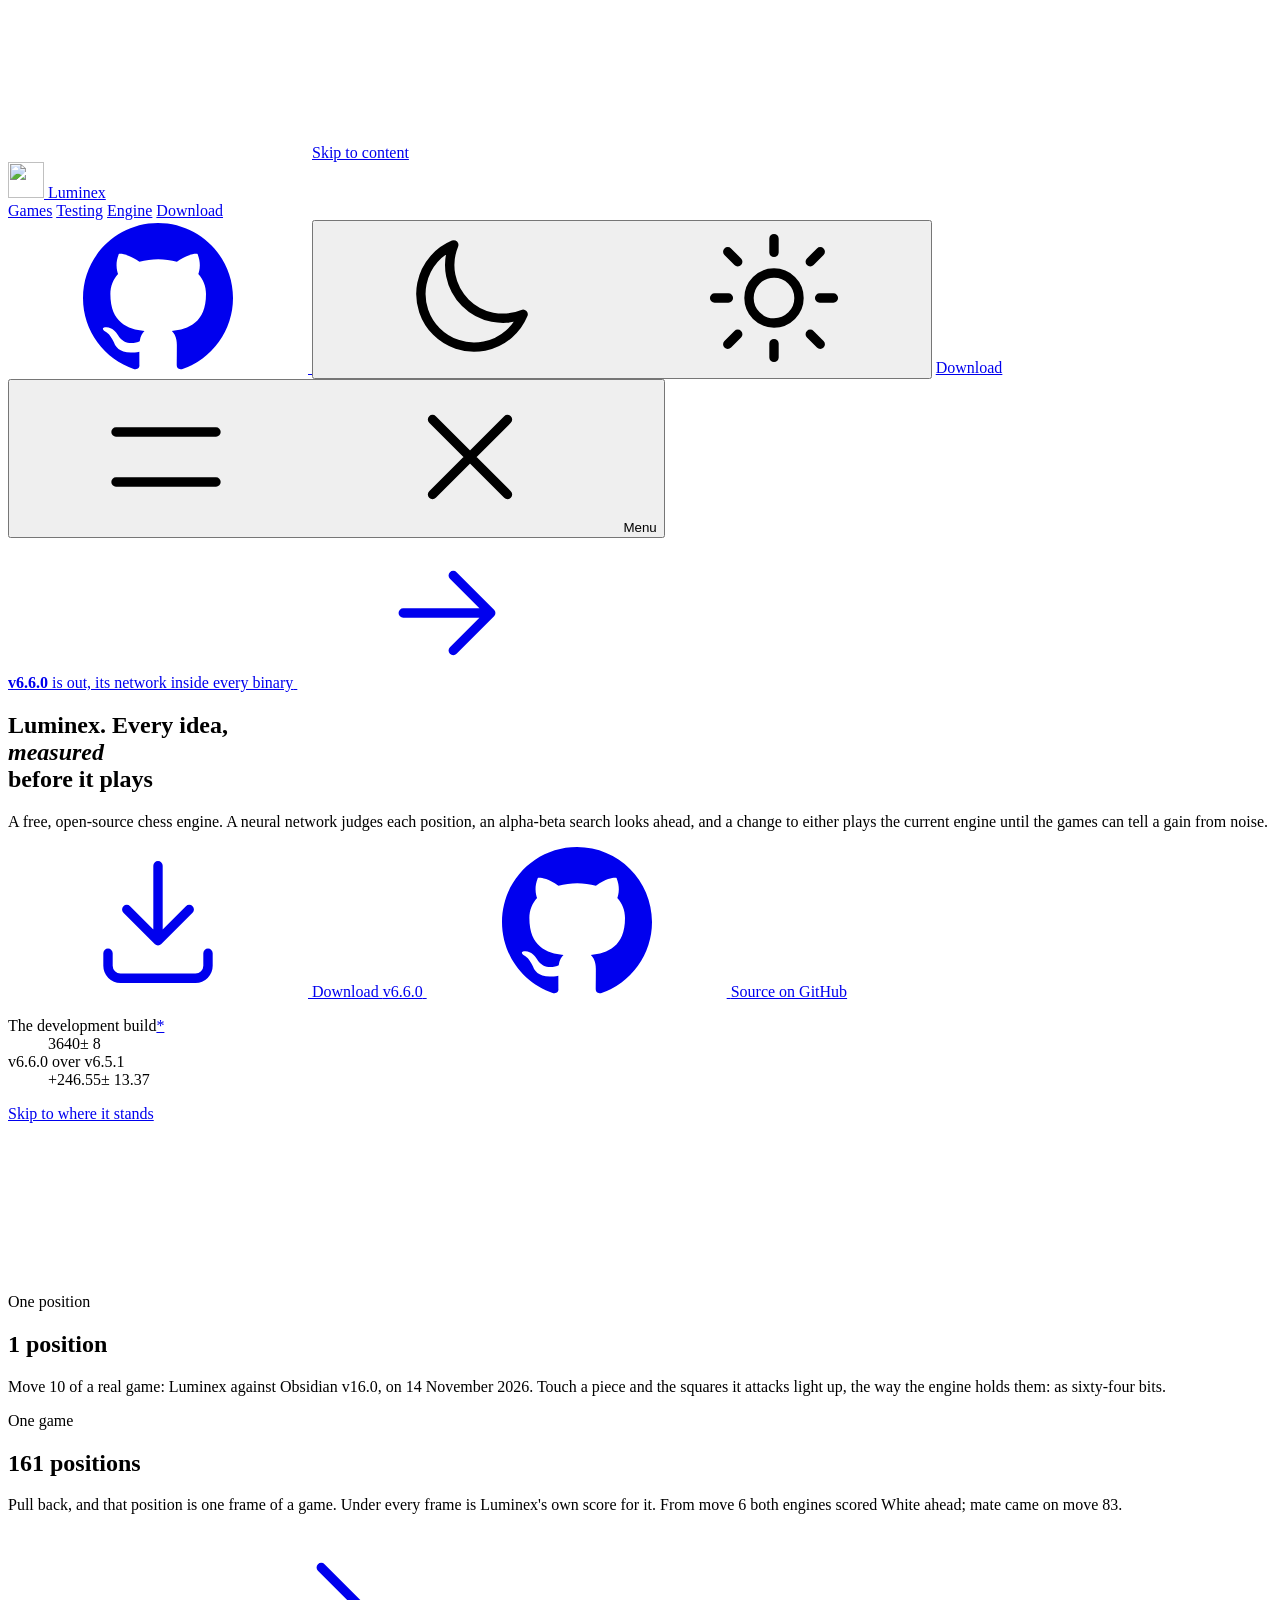
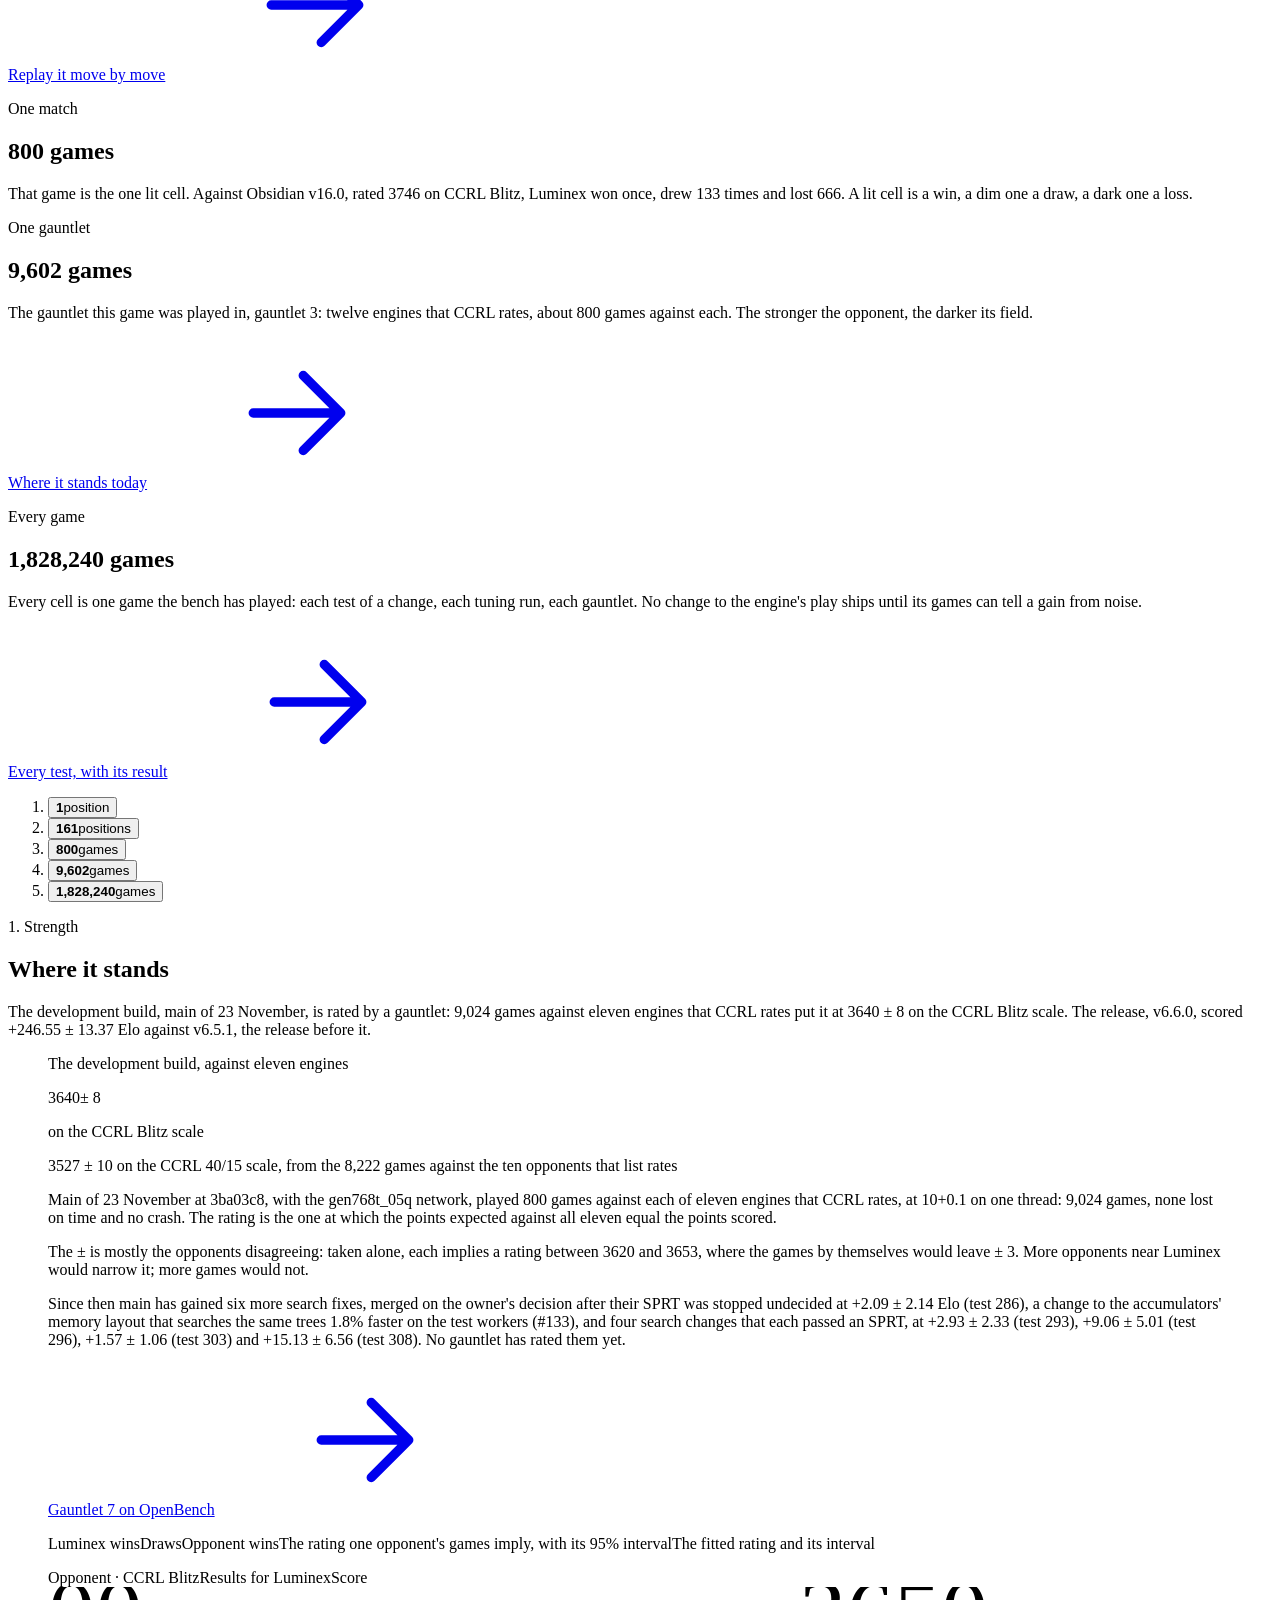
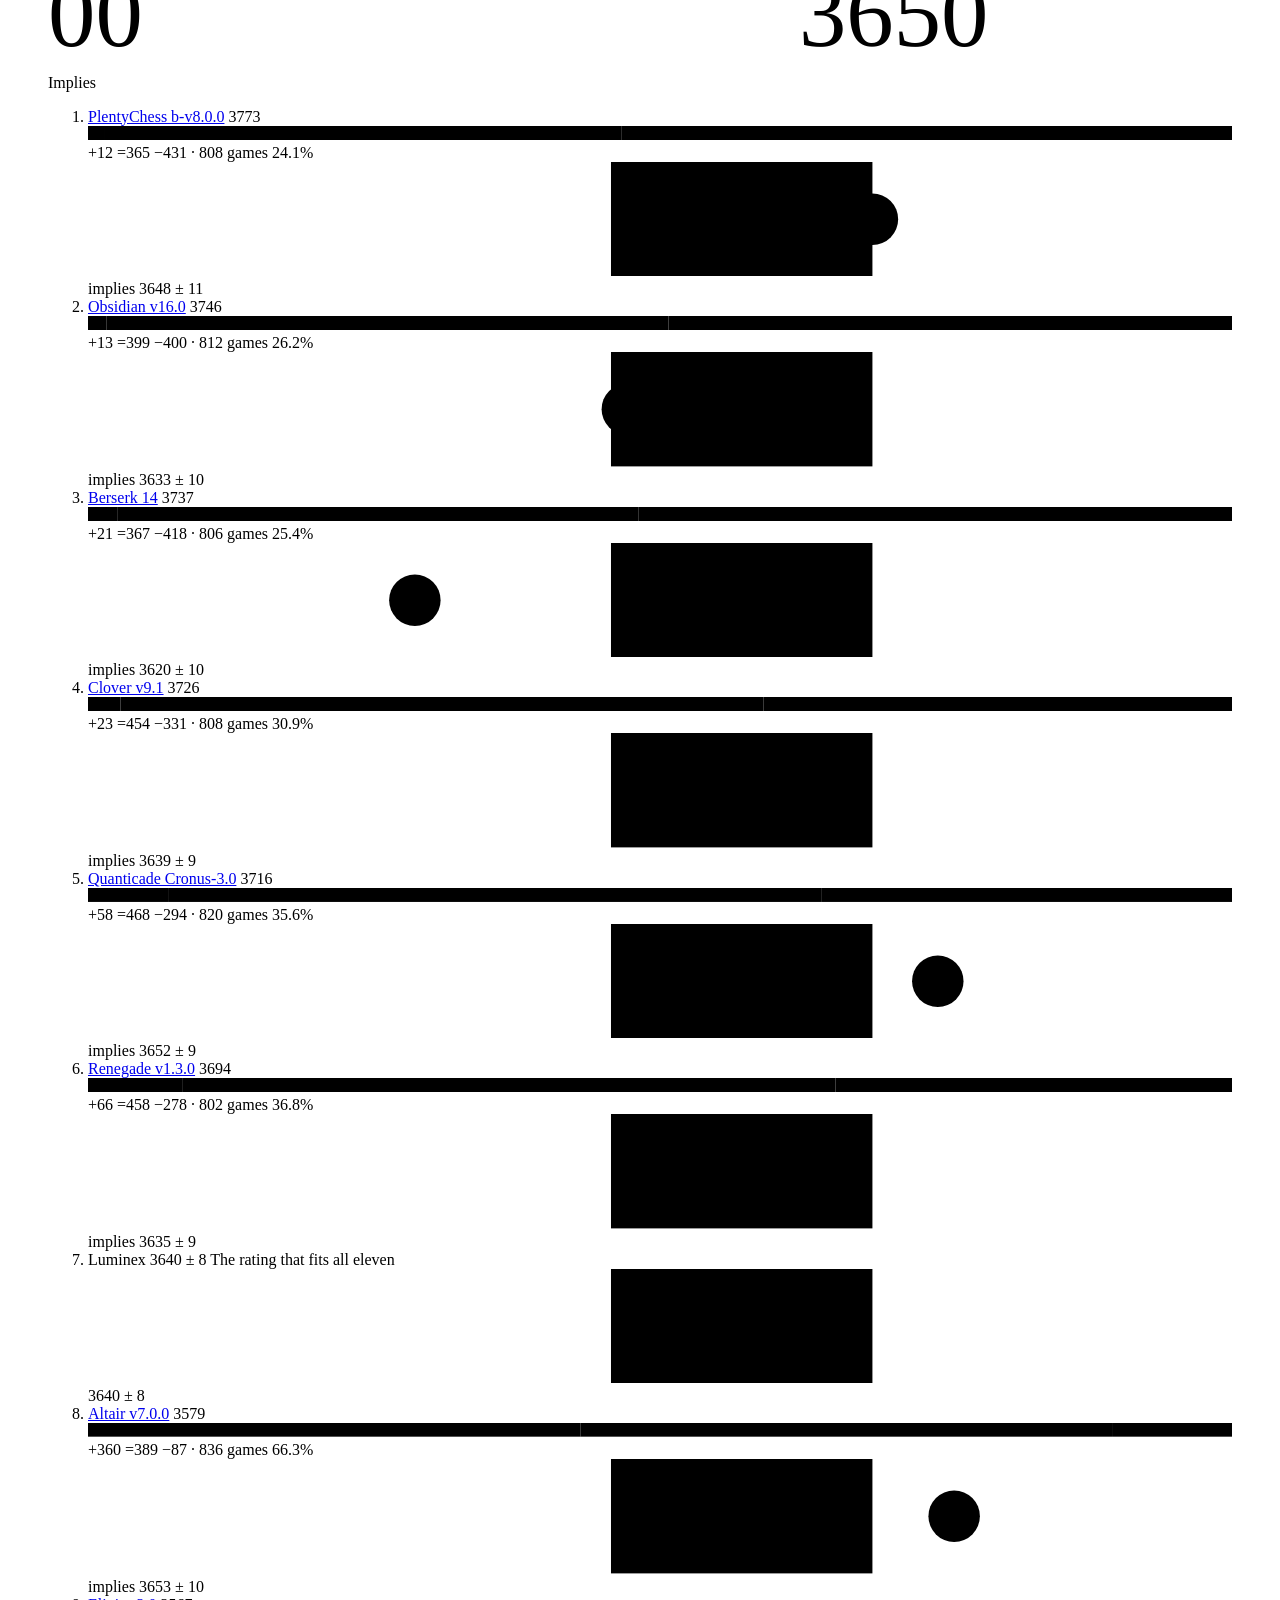
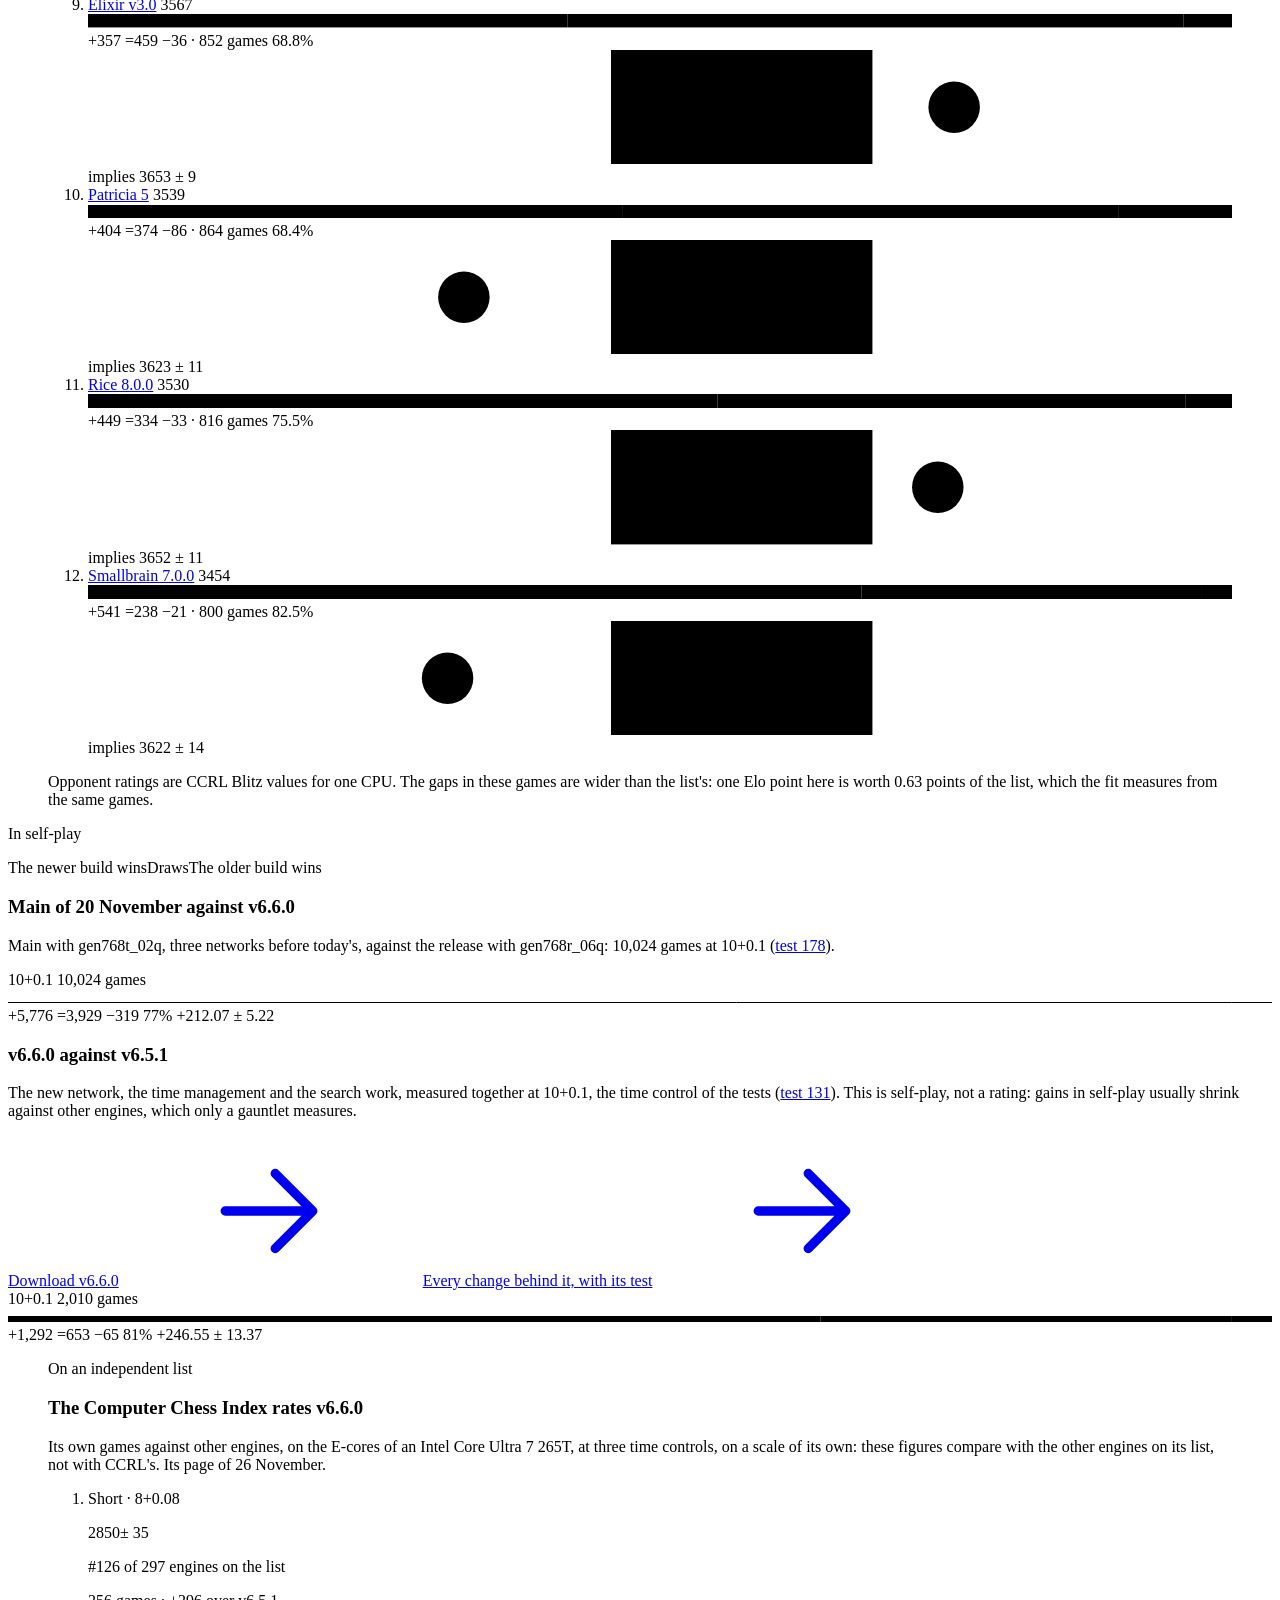
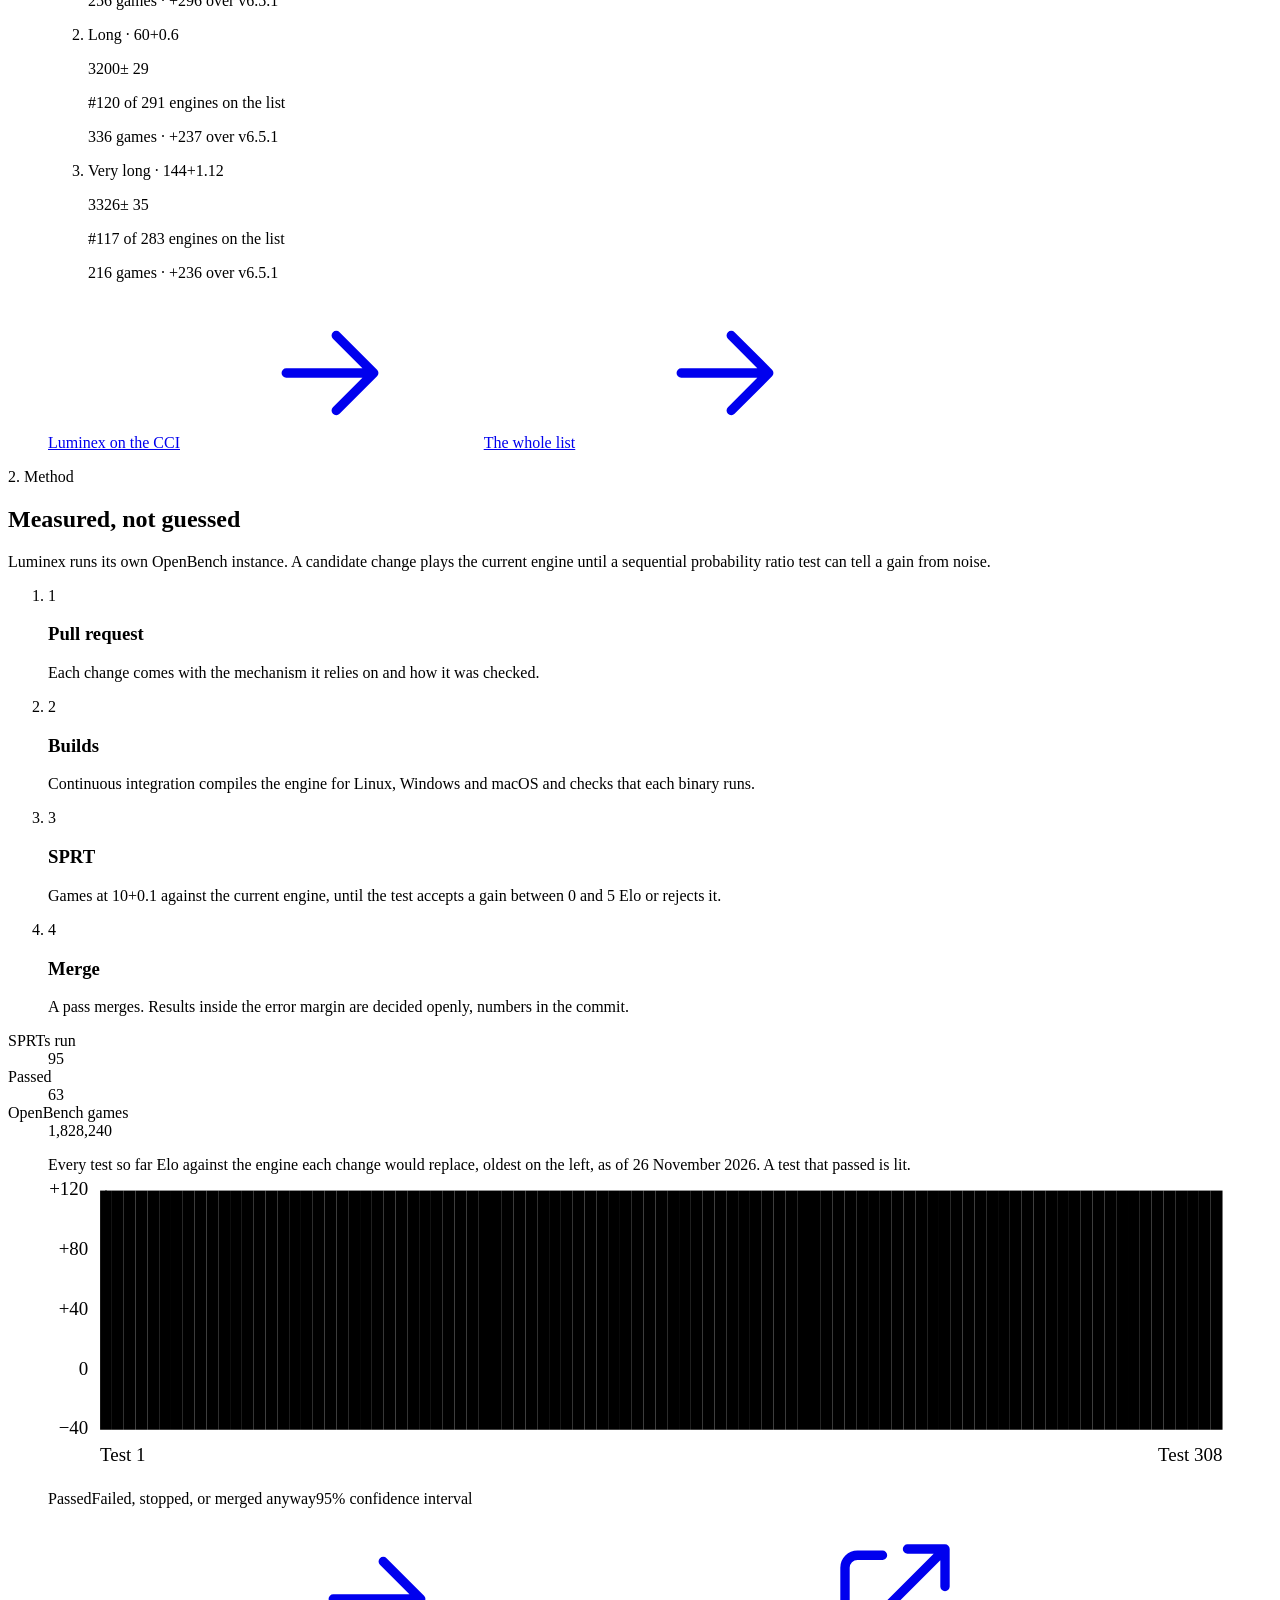
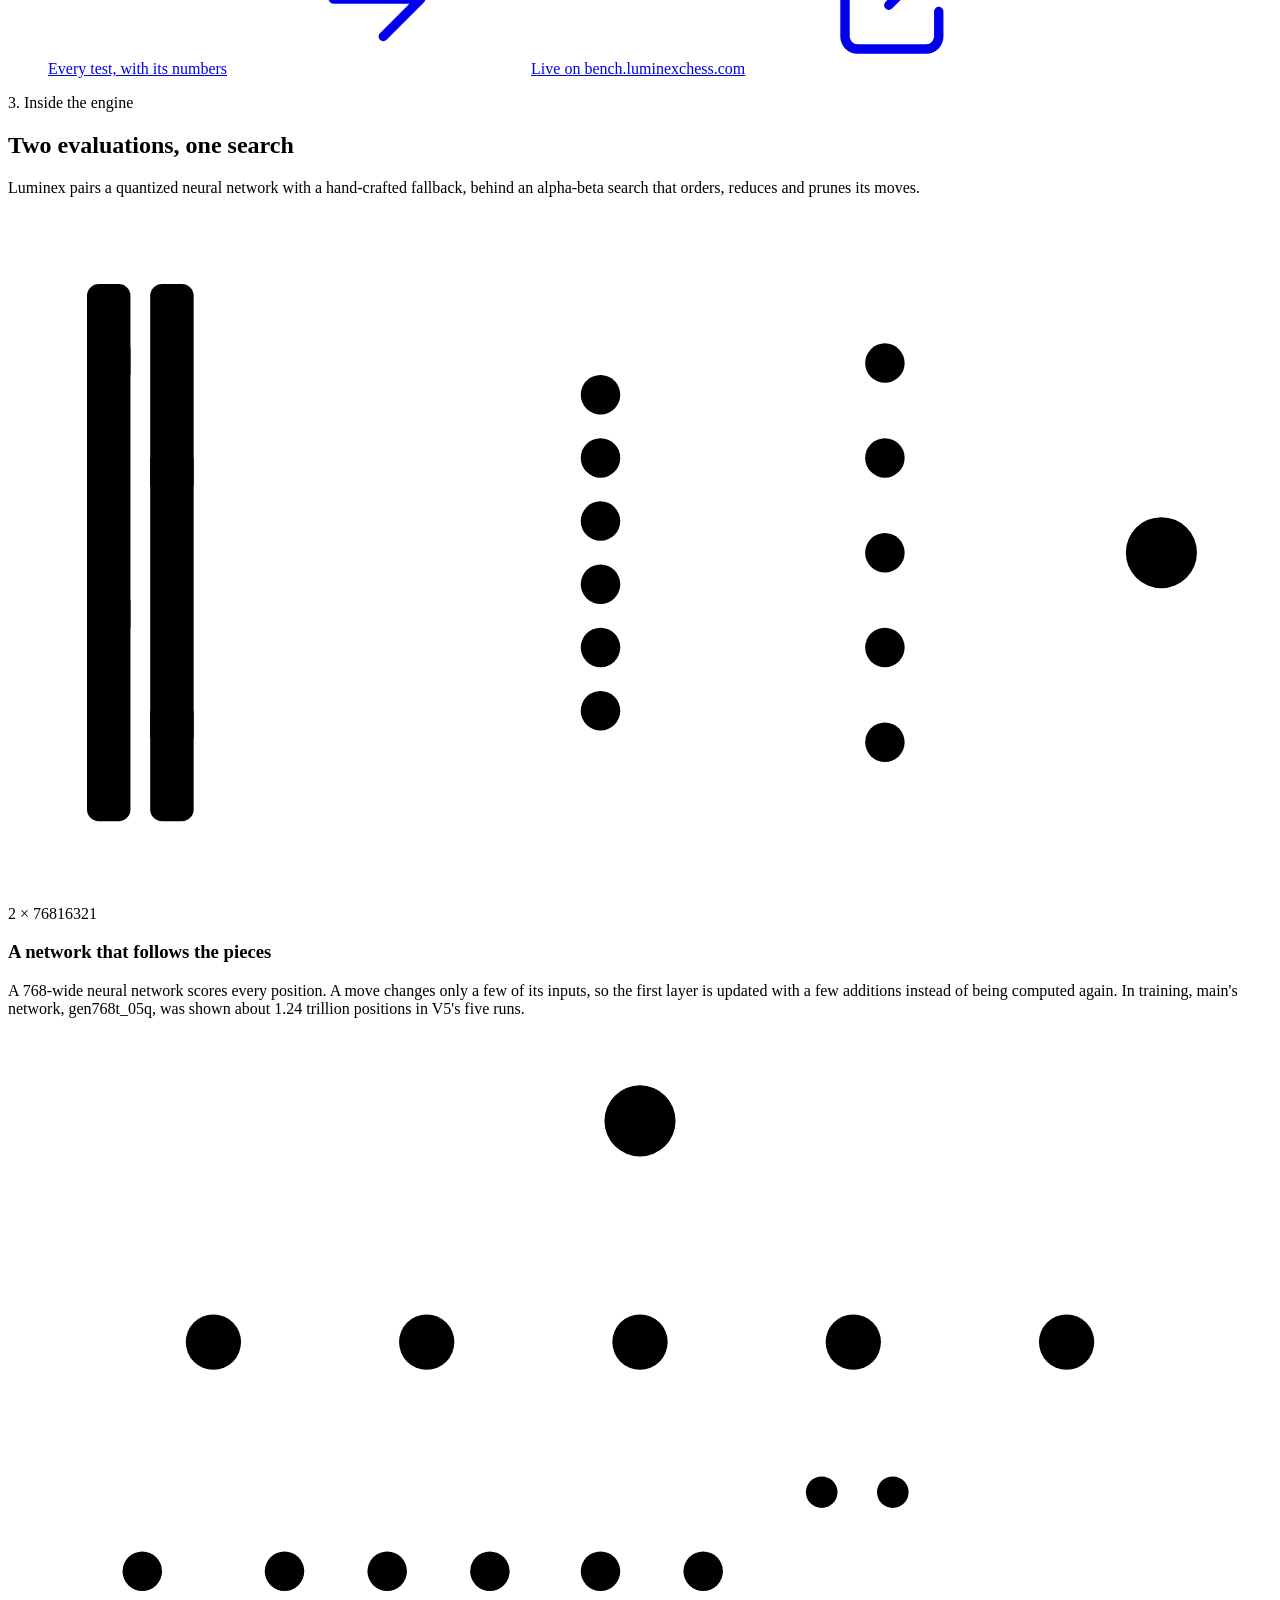
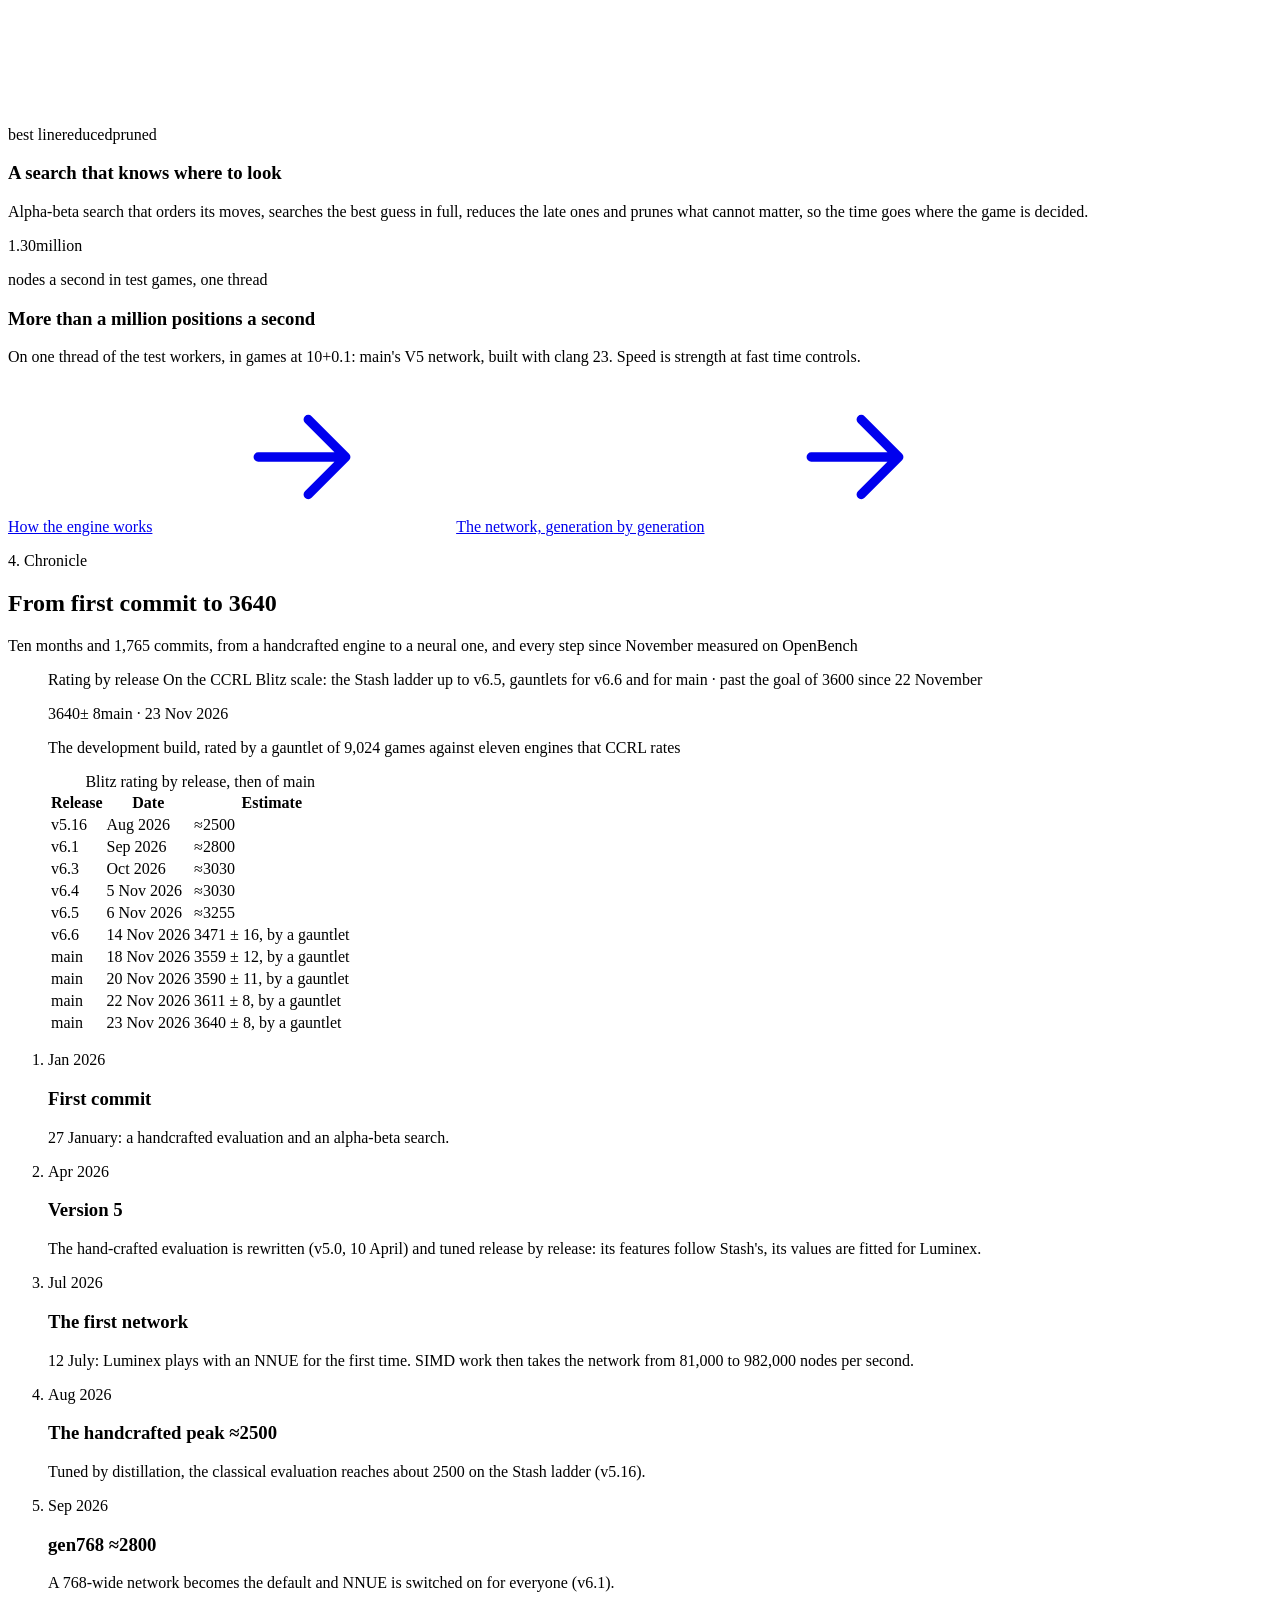
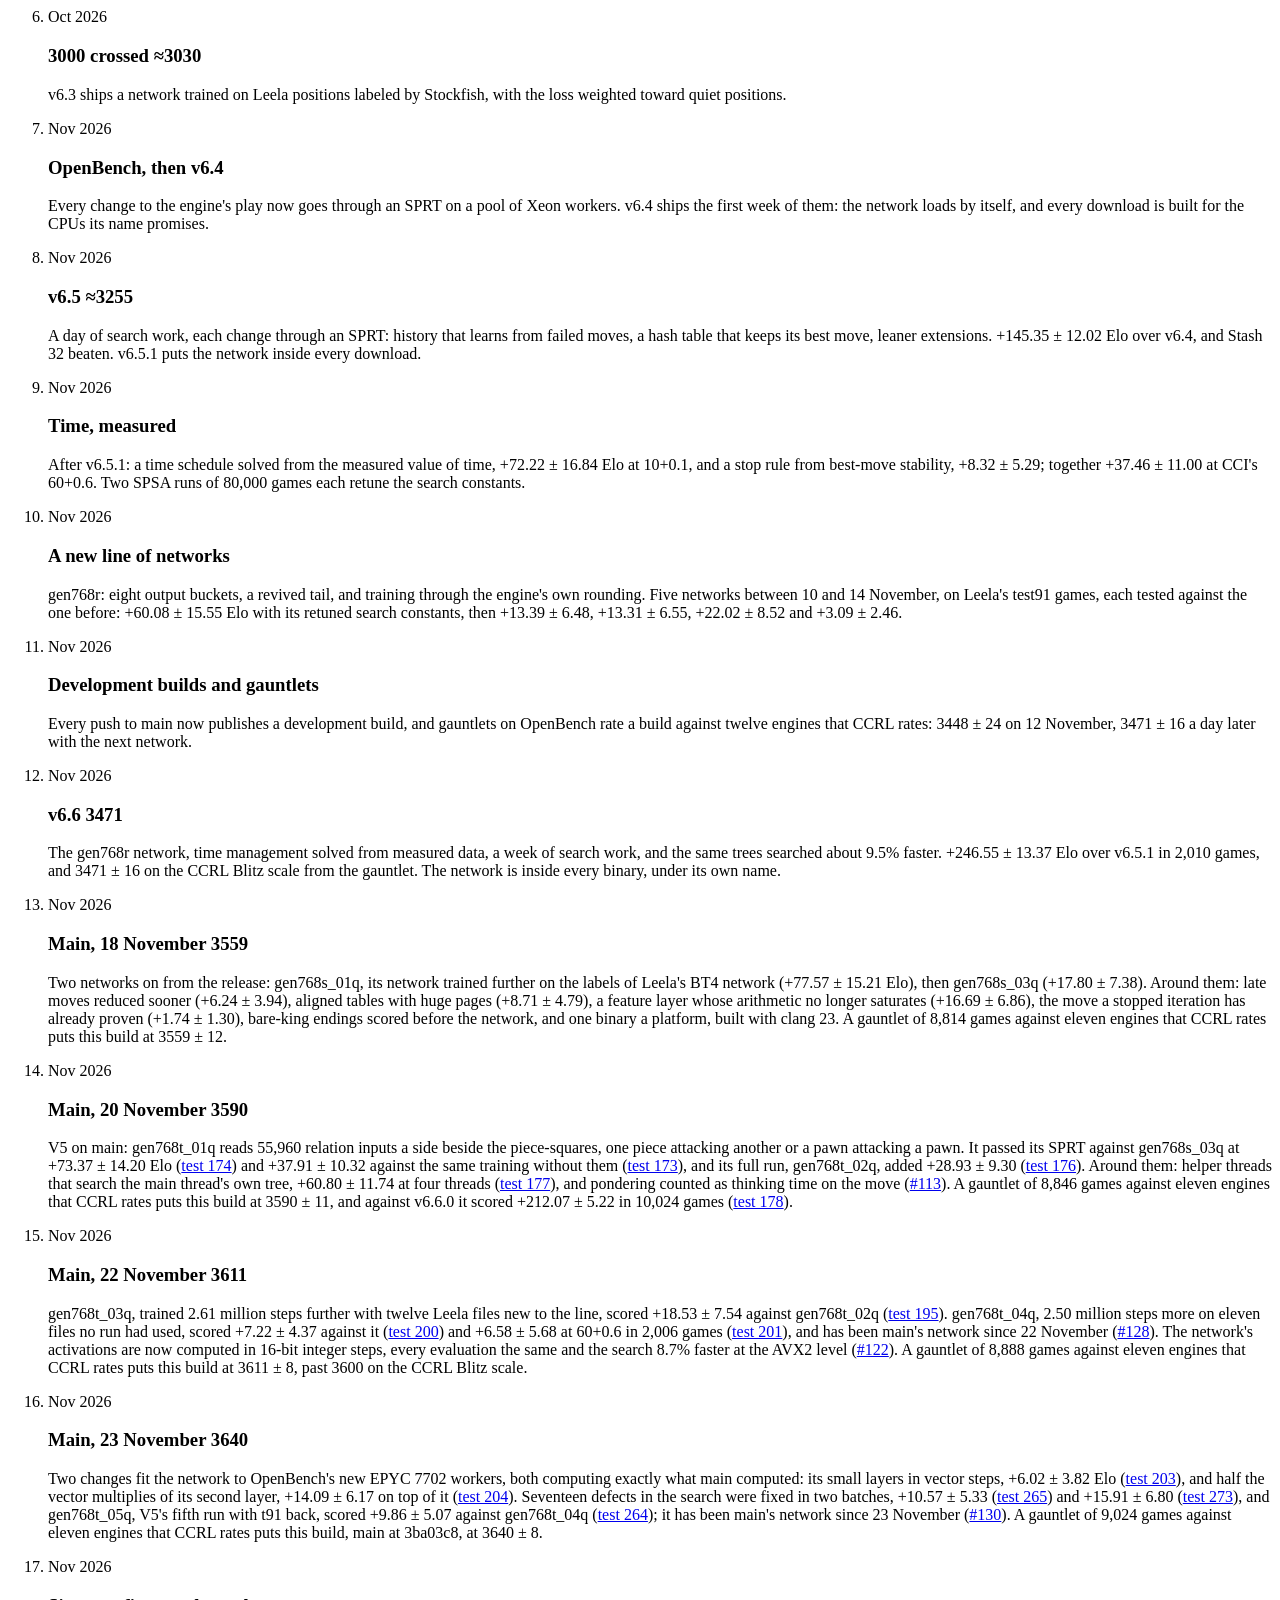
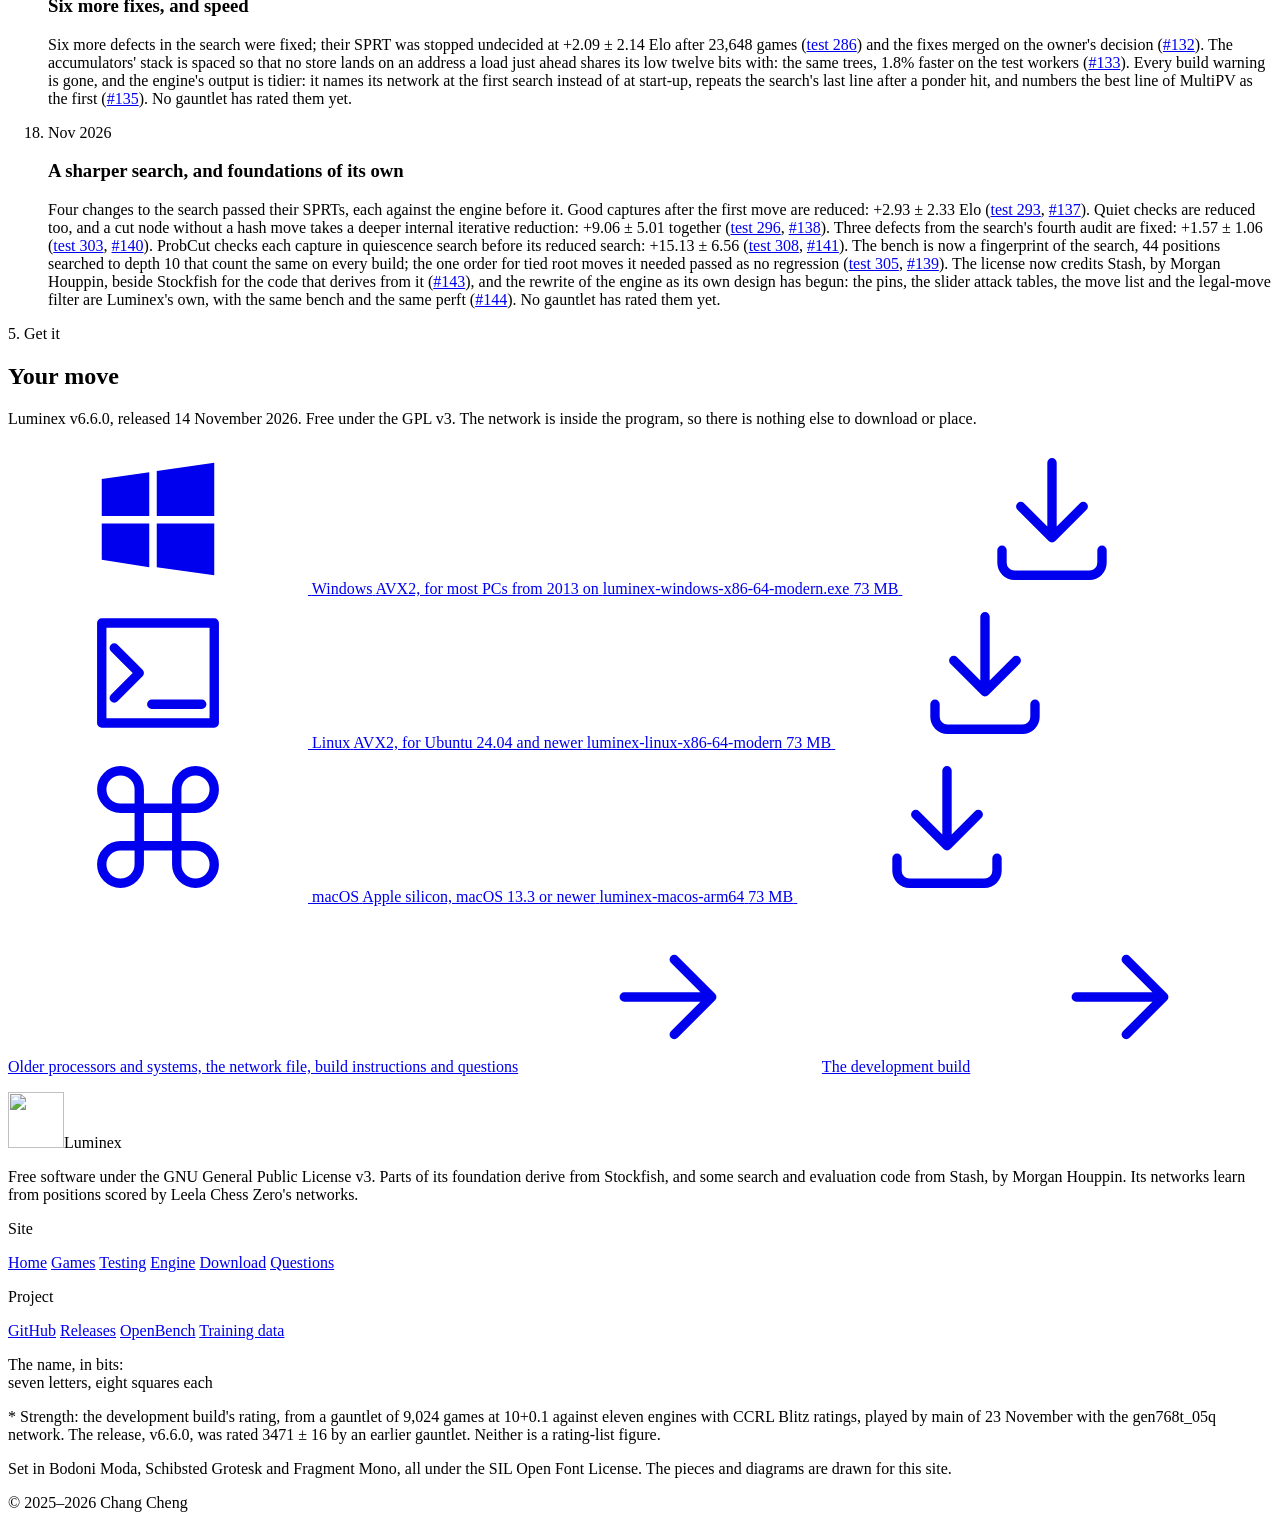
==== commit 73563655: "Bring the site up to main of 26 November, with Stash credited Main has moved on since the last updat" ====
--- a/site/index.html
+++ b/site/index.html
@@ -8,7 +8,7 @@
   <link rel="canonical" href="https://luminexchess.com/">
   <meta name="theme-color" content="#050a14">
   <meta name="color-scheme" content="light dark">
-  <script src="/assets/js/theme.js?v=29"></script>
+  <script src="/assets/js/theme.js?v=31"></script>
   <link rel="icon" href="/favicon.ico" sizes="32x32">
   <link rel="icon" href="/assets/img/mark.svg" type="image/svg+xml">
   <link rel="icon" type="image/png" sizes="64x64" href="/assets/img/mark-64.png">
@@ -27,13 +27,13 @@
   <link rel="preload" href="/assets/fonts/bodoni-moda.woff2" as="font" type="font/woff2" crossorigin>
   <link rel="preload" href="/assets/fonts/schibsted-grotesk.woff2" as="font" type="font/woff2" crossorigin>
   <link rel="preload" href="/assets/fonts/fragment-mono.woff2" as="font" type="font/woff2" crossorigin>
-  <link rel="stylesheet" href="/assets/css/site.css?v=29">
-  <link rel="stylesheet" href="/assets/css/home.css?v=29">
-  <script src="/assets/js/site.js?v=29" defer></script>
-  <script src="/assets/js/cells.js?v=29" defer></script>
-  <script src="/assets/js/ride.js?v=29" defer></script>
-  <script src="/assets/js/knight.js?v=29" defer></script>
-  <script src="/assets/js/home.js?v=29" defer></script>
+  <link rel="stylesheet" href="/assets/css/site.css?v=31">
+  <link rel="stylesheet" href="/assets/css/home.css?v=31">
+  <script src="/assets/js/site.js?v=31" defer></script>
+  <script src="/assets/js/cells.js?v=31" defer></script>
+  <script src="/assets/js/ride.js?v=31" defer></script>
+  <script src="/assets/js/knight.js?v=31" defer></script>
+  <script src="/assets/js/home.js?v=31" defer></script>
   <script type="application/ld+json">
   {
     "@context": "https://schema.org",
@@ -200,7 +200,7 @@
               </article>
               <article class="scale" data-scale="4">
                 <p class="kicker">Every game</p>
-                <h2 class="scale-n"><span class="scale-num" data-wall-games>1,563,200</span> <span class="scale-unit">games</span></h2>
+                <h2 class="scale-n"><span class="scale-num" data-wall-games>1,828,240</span> <span class="scale-unit">games</span></h2>
                 <p class="scale-text">Every cell is one game the bench has played: each test of a change, each tuning run, each gauntlet. No change to the engine's play ships until its games can tell a gain from noise.</p>
                 <a class="link" href="/tests/"><span>Every test, with its result</span><svg class="icon" aria-hidden="true"><use href="#i-arrow"/></svg></a>
                 <div class="ride-still" data-still></div>
@@ -213,7 +213,7 @@
             <li><button type="button" data-go="1"><b data-count="plies">161</b><span>positions</span></button></li>
             <li><button type="button" data-go="2"><b data-count="match">800</b><span>games</span></button></li>
             <li><button type="button" data-go="3"><b>9,602</b><span>games</span></button></li>
-            <li><button type="button" data-go="4"><b data-wall-games>1,563,200</b><span>games</span></button></li>
+            <li><button type="button" data-go="4"><b data-wall-games>1,828,240</b><span>games</span></button></li>
           </ol>
         </div>
       </div>
@@ -239,7 +239,7 @@
               <div class="gnt-text">
                 <p>Main of 23 November at 3ba03c8, with the gen768t_05q network, played 800 games against each of eleven engines that CCRL rates, at 10+0.1 on one thread: 9,024 games, none lost on time and no crash. The rating is the one at which the points expected against all eleven equal the points scored.</p>
                 <p>The ± is mostly the opponents disagreeing: taken alone, each implies a rating between 3620 and 3653, where the games by themselves would leave ± 3. More opponents near Luminex would narrow it; more games would not.</p>
-                <p class="gnt-since">Since then main has gained six more search fixes, merged on the owner&#x27;s decision after their SPRT was stopped undecided at +2.09 ± 2.14 Elo (test 286), and a change to the accumulators&#x27; memory layout that searches the same trees 1.8% faster on the test workers (#133). No gauntlet has rated them yet.</p>
+                <p class="gnt-since">Since then main has gained six more search fixes, merged on the owner&#x27;s decision after their SPRT was stopped undecided at +2.09 ± 2.14 Elo (test 286), a change to the accumulators&#x27; memory layout that searches the same trees 1.8% faster on the test workers (#133), and four search changes that each passed an SPRT, at +2.93 ± 2.33 (test 293), +9.06 ± 5.01 (test 296), +1.57 ± 1.06 (test 303) and +15.13 ± 6.56 (test 308). No gauntlet has rated them yet.</p>
                 <a class="link" href="https://bench.luminexchess.com/gauntlet/7/"><span>Gauntlet 7 on OpenBench</span><svg class="icon" aria-hidden="true"><use href="#i-arrow"/></svg></a>
               </div>
             </figcaption>
@@ -411,26 +411,26 @@
           <figcaption class="cci-head">
             <p class="fact-label" id="cci-title">On an independent list</p>
             <h3 class="h-m">The Computer Chess Index rates v6.6.0</h3>
-            <p class="cci-sub">Its own games against other engines, on the E-cores of an Intel Core Ultra 7 265T, at three time controls, on a scale of its own: these figures compare with the other engines on its list, not with CCRL's. Its page of 24 November.</p>
+            <p class="cci-sub">Its own games against other engines, on the E-cores of an Intel Core Ultra 7 265T, at three time controls, on a scale of its own: these figures compare with the other engines on its list, not with CCRL's. Its page of 26 November.</p>
           </figcaption>
           <ol class="cci-cells">
             <li class="cci-cell">
               <p class="cci-tc mono">Short · 8+0.08</p>
-              <p class="cci-num num"><span class="cci-elo">2853</span><span class="cci-pm">± 36</span></p>
-              <p class="cci-rank mono">#121 of 295 engines on the list</p>
-              <p class="cci-more mono">244 games · +300 over v6.5.1</p>
+              <p class="cci-num num"><span class="cci-elo">2850</span><span class="cci-pm">± 35</span></p>
+              <p class="cci-rank mono">#126 of 297 engines on the list</p>
+              <p class="cci-more mono">256 games · +296 over v6.5.1</p>
             </li>
             <li class="cci-cell">
               <p class="cci-tc mono">Long · 60+0.6</p>
-              <p class="cci-num num"><span class="cci-elo">3202</span><span class="cci-pm">± 29</span></p>
-              <p class="cci-rank mono">#119 of 290 engines on the list</p>
-              <p class="cci-more mono">332 games · +232 over v6.5.1</p>
+              <p class="cci-num num"><span class="cci-elo">3200</span><span class="cci-pm">± 29</span></p>
+              <p class="cci-rank mono">#120 of 291 engines on the list</p>
+              <p class="cci-more mono">336 games · +237 over v6.5.1</p>
             </li>
             <li class="cci-cell">
               <p class="cci-tc mono">Very long · 144+1.12</p>
-              <p class="cci-num num"><span class="cci-elo">3328</span><span class="cci-pm">± 35</span></p>
-              <p class="cci-rank mono">#113 of 281 engines on the list</p>
-              <p class="cci-more mono">216 games · +235 over v6.5.1</p>
+              <p class="cci-num num"><span class="cci-elo">3326</span><span class="cci-pm">± 35</span></p>
+              <p class="cci-rank mono">#117 of 283 engines on the list</p>
+              <p class="cci-more mono">216 games · +236 over v6.5.1</p>
             </li>
           </ol>
           <p class="cci-foot"><a class="link" href="https://github.com/computer-chess-index/cci/blob/main/engines/Luminex.md"><span>Luminex on the CCI</span><svg class="icon" aria-hidden="true"><use href="#i-arrow"/></svg></a> <a class="link" href="https://github.com/computer-chess-index/cci/blob/main/lists/CCIRatings.csv"><span>The whole list</span><svg class="icon" aria-hidden="true"><use href="#i-arrow"/></svg></a></p>
@@ -471,15 +471,15 @@
         </ol>
 
         <dl class="totals totals-3">
-          <div><dt>SPRTs run</dt><dd class="num"><span data-odo>86</span></dd></div>
-          <div><dt>Passed</dt><dd class="num is-lit"><span data-odo>55</span></dd></div>
-          <div><dt>OpenBench games</dt><dd class="num"><span data-odo>1,563,200</span></dd></div>
+          <div><dt>SPRTs run</dt><dd class="num"><span data-odo>95</span></dd></div>
+          <div><dt>Passed</dt><dd class="num is-lit"><span data-odo>63</span></dd></div>
+          <div><dt>OpenBench games</dt><dd class="num"><span data-odo>1,828,240</span></dd></div>
         </dl>
 
         <figure class="card strip" data-strip>
           <figcaption class="fig-head">
             <span class="fig-title">Every test so far</span>
-            <span class="fig-sub">Elo against the engine each change would replace, oldest on the left, as of 24 November 2026. A test that passed is lit.</span>
+            <span class="fig-sub">Elo against the engine each change would replace, oldest on the left, as of 26 November 2026. A test that passed is lit.</span>
           </figcaption>
           <!-- @tests-strip -->
           <div class="strip-scroll">
@@ -496,438 +496,483 @@
                 <line x1="44" x2="992" y1="14" y2="14"/>
                 <text x="34" y="18" text-anchor="end">+120</text>
                 <text class="strip-end is-first" x="44" y="242">Test 1</text>
-                <text class="strip-end is-last" x="992" y="242" text-anchor="end">Test 291</text>
+                <text class="strip-end is-last" x="992" y="242" text-anchor="end">Test 308</text>
               </g>
               <a class="sbar is-pass" href="/tests/#t1" aria-label="Test 1, Static exchange evaluation rewritten with exact x-rays: +127.32 ± 27.23 Elo over 570 games. Passed." data-test="1" data-title="Static exchange evaluation rewritten with exact x-rays" data-text="+127.32 ± 27.23" data-games="570" data-label="Passed">
-                <rect class="sbar-hit" x="44" y="14" width="11.02" height="202"/>
-                <line class="sbar-ci" x1="49.51" x2="49.51" y1="14" y2="39.14"/>
-                <path class="sbar-off" d="M45.51 20L49.51 14L53.51 20"/>
-                <path class="sbar-fill" d="M48 165.5V15.51Q48 14 49.51 14H49.51Q51.02 14 51.02 15.51V165.5Z"/>
+                <rect class="sbar-hit" x="44" y="14" width="9.98" height="202"/>
+                <line class="sbar-ci" x1="48.99" x2="48.99" y1="14" y2="39.14"/>
+                <path class="sbar-off" d="M44.99 20L48.99 14L52.99 20"/>
+                <path class="sbar-fill" d="M48 165.5V14.99Q48 14 48.99 14H48.99Q49.98 14 49.98 14.99V165.5Z"/>
               </a>
               <a class="sbar is-pass" href="/tests/#t3" aria-label="Test 3, Capture history, razoring and quiescence repairs: +20.71 ± 9.77 Elo over 3,006 games. Passed." data-test="3" data-title="Capture history, razoring and quiescence repairs" data-text="+20.71 ± 9.77" data-games="3,006" data-label="Passed">
-                <rect class="sbar-hit" x="55.02" y="14" width="11.02" height="202"/>
-                <line class="sbar-ci" x1="60.53" x2="60.53" y1="127.02" y2="151.69"/>
-                <path class="sbar-fill" d="M59.02 165.5V140.87Q59.02 139.35 60.53 139.35H60.53Q62.05 139.35 62.05 140.87V165.5Z"/>
+                <rect class="sbar-hit" x="53.98" y="14" width="9.98" height="202"/>
+                <line class="sbar-ci" x1="58.97" x2="58.97" y1="127.02" y2="151.69"/>
+                <path class="sbar-fill" d="M57.98 165.5V140.34Q57.98 139.35 58.97 139.35H58.97Q59.96 139.35 59.96 140.34V165.5Z"/>
               </a>
               <a class="sbar is-merged is-neg" href="/tests/#t18" aria-label="Test 18, Hash table encoding, replacement and seven more repairs: −6.99 ± 6.66 Elo over 6,314 games. Merged for correctness." data-test="18" data-title="Hash table encoding, replacement and seven more repairs" data-text="−6.99 ± 6.66" data-games="6,314" data-label="Merged for correctness">
-                <rect class="sbar-hit" x="66.05" y="14" width="11.02" height="202"/>
-                <line class="sbar-ci" x1="71.56" x2="71.56" y1="165.92" y2="182.73"/>
-                <path class="sbar-fill" d="M70.05 165.5V172.81Q70.05 174.32 71.56 174.32H71.56Q73.07 174.32 73.07 172.81V165.5Z"/>
+                <rect class="sbar-hit" x="63.96" y="14" width="9.98" height="202"/>
+                <line class="sbar-ci" x1="68.95" x2="68.95" y1="165.92" y2="182.73"/>
+                <path class="sbar-fill" d="M67.96 165.5V173.34Q67.96 174.32 68.95 174.32H68.95Q69.94 174.32 69.94 173.34V165.5Z"/>
               </a>
               <a class="sbar is-pass" href="/tests/#t19" aria-label="Test 19, History sign, root-best leak and eval cache fixes: +10.32 ± 6.51 Elo over 6,602 games. Passed." data-test="19" data-title="History sign, root-best leak and eval cache fixes" data-text="+10.32 ± 6.51" data-games="6,602" data-label="Passed">
-                <rect class="sbar-hit" x="77.07" y="14" width="11.02" height="202"/>
-                <line class="sbar-ci" x1="82.58" x2="82.58" y1="144.25" y2="160.69"/>
-                <path class="sbar-fill" d="M81.07 165.5V153.98Q81.07 152.47 82.58 152.47H82.58Q84.09 152.47 84.09 153.98V165.5Z"/>
+                <rect class="sbar-hit" x="73.94" y="14" width="9.98" height="202"/>
+                <line class="sbar-ci" x1="78.93" x2="78.93" y1="144.25" y2="160.69"/>
+                <path class="sbar-fill" d="M77.94 165.5V153.46Q77.94 152.47 78.93 152.47H78.93Q79.92 152.47 79.92 153.46V165.5Z"/>
               </a>
               <a class="sbar is-merged is-neg" href="/tests/#t22" aria-label="Test 22, Quiescence hash table, eval reuse, 50-move damping: −1.27 ± 4.07 Elo over 17,492 games. Merged, within error." data-test="22" data-title="Quiescence hash table, eval reuse, 50-move damping" data-text="−1.27 ± 4.07" data-games="17,492" data-label="Merged, within error">
-                <rect class="sbar-hit" x="88.09" y="14" width="11.02" height="202"/>
-                <line class="sbar-ci" x1="93.6" x2="93.6" y1="161.97" y2="172.24"/>
-                <path class="sbar-fill" d="M92.09 165.5V165.59Q92.09 167.1 93.6 167.1H93.6Q95.12 167.1 95.12 165.59V165.5Z"/>
+                <rect class="sbar-hit" x="83.92" y="14" width="9.98" height="202"/>
+                <line class="sbar-ci" x1="88.91" x2="88.91" y1="161.97" y2="172.24"/>
+                <path class="sbar-fill" d="M87.92 165.5V166.11Q87.92 167.1 88.91 167.1H88.91Q89.89 167.1 89.89 166.11V165.5Z"/>
               </a>
               <a class="sbar is-merged is-neg" href="/tests/#t23" aria-label="Test 23, Complete check detection, no double null moves: −4.42 ± 5.68 Elo over 8,732 games. Merged, within error." data-test="23" data-title="Complete check detection, no double null moves" data-text="−4.42 ± 5.68" data-games="8,732" data-label="Merged, within error">
-                <rect class="sbar-hit" x="99.12" y="14" width="11.02" height="202"/>
-                <line class="sbar-ci" x1="104.63" x2="104.63" y1="163.91" y2="178.25"/>
-                <path class="sbar-fill" d="M103.12 165.5V169.57Q103.12 171.08 104.63 171.08H104.63Q106.14 171.08 106.14 169.57V165.5Z"/>
+                <rect class="sbar-hit" x="93.89" y="14" width="9.98" height="202"/>
+                <line class="sbar-ci" x1="98.88" x2="98.88" y1="163.91" y2="178.25"/>
+                <path class="sbar-fill" d="M97.89 165.5V170.09Q97.89 171.08 98.88 171.08H98.88Q99.87 171.08 99.87 170.09V165.5Z"/>
               </a>
               <a class="sbar is-pass" href="/tests/#t24" aria-label="Test 24, Queen promotions searched with the captures: +8.25 ± 5.61 Elo over 8,632 games. Passed." data-test="24" data-title="Queen promotions searched with the captures" data-text="+8.25 ± 5.61" data-games="8,632" data-label="Passed">
-                <rect class="sbar-hit" x="110.14" y="14" width="11.02" height="202"/>
-                <line class="sbar-ci" x1="115.65" x2="115.65" y1="148" y2="162.17"/>
-                <path class="sbar-fill" d="M114.14 165.5V156.6Q114.14 155.08 115.65 155.08H115.65Q117.16 155.08 117.16 156.6V165.5Z"/>
+                <rect class="sbar-hit" x="103.87" y="14" width="9.98" height="202"/>
+                <line class="sbar-ci" x1="108.86" x2="108.86" y1="148" y2="162.17"/>
+                <path class="sbar-fill" d="M107.87 165.5V156.07Q107.87 155.08 108.86 155.08H108.86Q109.85 155.08 109.85 156.07V165.5Z"/>
               </a>
               <a class="sbar is-pass" href="/tests/#t27" aria-label="Test 27, AVX-512 VNNI builds on capable CPUs: +45.79 ± 14.88 Elo over 1,328 games. Passed." data-test="27" data-title="AVX-512 VNNI builds on capable CPUs" data-text="+45.79 ± 14.88" data-games="1,328" data-label="Passed">
-                <rect class="sbar-hit" x="121.16" y="14" width="11.02" height="202"/>
-                <line class="sbar-ci" x1="126.67" x2="126.67" y1="88.9" y2="126.48"/>
-                <path class="sbar-fill" d="M125.16 165.5V109.2Q125.16 107.69 126.67 107.69H126.67Q128.19 107.69 128.19 109.2V165.5Z"/>
+                <rect class="sbar-hit" x="113.85" y="14" width="9.98" height="202"/>
+                <line class="sbar-ci" x1="118.84" x2="118.84" y1="88.9" y2="126.48"/>
+                <path class="sbar-fill" d="M117.85 165.5V108.68Q117.85 107.69 118.84 107.69H118.84Q119.83 107.69 119.83 108.68V165.5Z"/>
               </a>
               <a class="sbar is-pass" href="/tests/#t28" aria-label="Test 28, King-move accumulators from a per-square refresh cache: +6.96 ± 4.96 Elo over 10,292 games. Passed." data-test="28" data-title="King-move accumulators from a per-square refresh cache" data-text="+6.96 ± 4.96" data-games="10,292" data-label="Passed">
-                <rect class="sbar-hit" x="132.19" y="14" width="11.02" height="202"/>
-                <line class="sbar-ci" x1="137.7" x2="137.7" y1="150.45" y2="162.97"/>
-                <path class="sbar-fill" d="M136.19 165.5V158.22Q136.19 156.71 137.7 156.71H137.7Q139.21 156.71 139.21 158.22V165.5Z"/>
+                <rect class="sbar-hit" x="123.83" y="14" width="9.98" height="202"/>
+                <line class="sbar-ci" x1="128.82" x2="128.82" y1="150.45" y2="162.97"/>
+                <path class="sbar-fill" d="M127.83 165.5V157.7Q127.83 156.71 128.82 156.71H128.82Q129.81 156.71 129.81 157.7V165.5Z"/>
               </a>
               <a class="sbar is-pass" href="/tests/#t29" aria-label="Test 29, Only checks that keep material are extended: +15.81 ± 8.27 Elo over 3,848 games. Passed." data-test="29" data-title="Only checks that keep material are extended" data-text="+15.81 ± 8.27" data-games="3,848" data-label="Passed">
-                <rect class="sbar-hit" x="143.21" y="14" width="11.02" height="202"/>
-                <line class="sbar-ci" x1="148.72" x2="148.72" y1="135.1" y2="155.98"/>
-                <path class="sbar-fill" d="M147.21 165.5V147.05Q147.21 145.54 148.72 145.54H148.72Q150.23 145.54 150.23 147.05V165.5Z"/>
+                <rect class="sbar-hit" x="133.81" y="14" width="9.98" height="202"/>
+                <line class="sbar-ci" x1="138.8" x2="138.8" y1="135.1" y2="155.98"/>
+                <path class="sbar-fill" d="M137.81 165.5V146.53Q137.81 145.54 138.8 145.54H138.8Q139.79 145.54 139.79 146.53V165.5Z"/>
               </a>
               <a class="sbar is-stop" href="/tests/#t30" aria-label="Test 30, Null-move, singular, root and qsearch bound repairs: +1.68 ± 4.95 Elo over 10,748 games. Stopped, unresolved; re-run as test 33." data-test="30" data-title="Null-move, singular, root and qsearch bound repairs" data-text="+1.68 ± 4.95" data-games="10,748" data-label="Stopped, unresolved; re-run as test 33">
-                <rect class="sbar-hit" x="154.23" y="14" width="11.02" height="202"/>
-                <line class="sbar-ci" x1="159.74" x2="159.74" y1="157.13" y2="169.63"/>
-                <path class="sbar-fill" d="M158.23 165.5V164.89Q158.23 163.38 159.74 163.38H159.74Q161.26 163.38 161.26 164.89V165.5Z"/>
+                <rect class="sbar-hit" x="143.79" y="14" width="9.98" height="202"/>
+                <line class="sbar-ci" x1="148.78" x2="148.78" y1="157.13" y2="169.63"/>
+                <path class="sbar-fill" d="M147.79 165.5V164.37Q147.79 163.38 148.78 163.38H148.78Q149.77 163.38 149.77 164.37V165.5Z"/>
               </a>
               <a class="sbar is-stop" href="/tests/#t31" aria-label="Test 31, Failed quiet moves lose as much history as cutoffs earn: +48.64 ± 27.31 Elo over 266 games. Stopped: a bench bug stretched the time control." data-test="31" data-title="Failed quiet moves lose as much history as cutoffs earn" data-text="+48.64 ± 27.31" data-games="266" data-label="Stopped: a bench bug stretched the time control">
-                <rect class="sbar-hit" x="165.26" y="14" width="11.02" height="202"/>
-                <line class="sbar-ci" x1="170.77" x2="170.77" y1="69.61" y2="138.57"/>
-                <path class="sbar-fill" d="M169.26 165.5V105.6Q169.26 104.09 170.77 104.09H170.77Q172.28 104.09 172.28 105.6V165.5Z"/>
+                <rect class="sbar-hit" x="153.77" y="14" width="9.98" height="202"/>
+                <line class="sbar-ci" x1="158.76" x2="158.76" y1="69.61" y2="138.57"/>
+                <path class="sbar-fill" d="M157.77 165.5V105.08Q157.77 104.09 158.76 104.09H158.76Q159.75 104.09 159.75 105.08V165.5Z"/>
               </a>
               <a class="sbar is-pass" href="/tests/#t32" aria-label="Test 32, Failed quiet moves lose as much history as cutoffs earn: +92.68 ± 20.53 Elo over 660 games. Passed." data-test="32" data-title="Failed quiet moves lose as much history as cutoffs earn" data-text="+92.68 ± 20.53" data-games="660" data-label="Passed">
-                <rect class="sbar-hit" x="176.28" y="14" width="11.02" height="202"/>
-                <line class="sbar-ci" x1="181.79" x2="181.79" y1="22.57" y2="74.41"/>
-                <path class="sbar-fill" d="M180.28 165.5V50Q180.28 48.49 181.79 48.49H181.79Q183.3 48.49 183.3 50V165.5Z"/>
+                <rect class="sbar-hit" x="163.75" y="14" width="9.98" height="202"/>
+                <line class="sbar-ci" x1="168.74" x2="168.74" y1="22.57" y2="74.41"/>
+                <path class="sbar-fill" d="M167.75 165.5V49.48Q167.75 48.49 168.74 48.49H168.74Q169.73 48.49 169.73 49.48V165.5Z"/>
               </a>
               <a class="sbar is-pass" href="/tests/#t33" aria-label="Test 33, Null-move, singular, root and qsearch bound repairs: +5.48 ± 5.70 Elo over 7,100 games. Passed, no-regression test." data-test="33" data-title="Null-move, singular, root and qsearch bound repairs" data-text="+5.48 ± 5.70" data-games="7,100" data-label="Passed, no-regression test">
-                <rect class="sbar-hit" x="187.3" y="14" width="11.02" height="202"/>
-                <line class="sbar-ci" x1="192.81" x2="192.81" y1="151.39" y2="165.78"/>
-                <path class="sbar-fill" d="M191.3 165.5V160.09Q191.3 158.58 192.81 158.58H192.81Q194.33 158.58 194.33 160.09V165.5Z"/>
+                <rect class="sbar-hit" x="173.73" y="14" width="9.98" height="202"/>
+                <line class="sbar-ci" x1="178.72" x2="178.72" y1="151.39" y2="165.78"/>
+                <path class="sbar-fill" d="M177.73 165.5V159.57Q177.73 158.58 178.72 158.58H178.72Q179.71 158.58 179.71 159.57V165.5Z"/>
               </a>
               <a class="sbar is-pass" href="/tests/#t34" aria-label="Test 34, The hash table keeps its saved move when a store has none: +29.81 ± 11.19 Elo over 1,776 games. Passed." data-test="34" data-title="The hash table keeps its saved move when a store has none" data-text="+29.81 ± 11.19" data-games="1,776" data-label="Passed">
-                <rect class="sbar-hit" x="198.33" y="14" width="11.02" height="202"/>
-                <line class="sbar-ci" x1="203.84" x2="203.84" y1="113.74" y2="141.99"/>
-                <path class="sbar-fill" d="M202.33 165.5V129.38Q202.33 127.86 203.84 127.86H203.84Q205.35 127.86 205.35 129.38V165.5Z"/>
+                <rect class="sbar-hit" x="183.71" y="14" width="9.98" height="202"/>
+                <line class="sbar-ci" x1="188.69" x2="188.69" y1="113.74" y2="141.99"/>
+                <path class="sbar-fill" d="M187.71 165.5V128.85Q187.71 127.86 188.69 127.86H188.69Q189.68 127.86 189.68 128.85V165.5Z"/>
               </a>
               <a class="sbar is-stop" href="/tests/#t41" aria-label="Test 41, Re-search reduced fail-highs with a zero window first: +1.95 ± 2.11 Elo over 46,332 games. Stopped, unresolved; re-run as test 44." data-test="41" data-title="Re-search reduced fail-highs with a zero window first" data-text="+1.95 ± 2.11" data-games="46,332" data-label="Stopped, unresolved; re-run as test 44">
-                <rect class="sbar-hit" x="209.35" y="14" width="11.02" height="202"/>
-                <line class="sbar-ci" x1="214.86" x2="214.86" y1="160.37" y2="165.7"/>
-                <path class="sbar-fill" d="M213.35 165.5V164.55Q213.35 163.04 214.86 163.04H214.86Q216.37 163.04 216.37 164.55V165.5Z"/>
+                <rect class="sbar-hit" x="193.68" y="14" width="9.98" height="202"/>
+                <line class="sbar-ci" x1="198.67" x2="198.67" y1="160.37" y2="165.7"/>
+                <path class="sbar-fill" d="M197.68 165.5V164.03Q197.68 163.04 198.67 163.04H198.67Q199.66 163.04 199.66 164.03V165.5Z"/>
               </a>
               <a class="sbar is-pass" href="/tests/#t42" aria-label="Test 42, Key correction history by side to move: +61.41 ± 15.85 Elo over 886 games. Passed." data-test="42" data-title="Key correction history by side to move" data-text="+61.41 ± 15.85" data-games="886" data-label="Passed">
-                <rect class="sbar-hit" x="220.37" y="14" width="11.02" height="202"/>
-                <line class="sbar-ci" x1="225.88" x2="225.88" y1="67.96" y2="107.98"/>
-                <path class="sbar-fill" d="M224.37 165.5V89.48Q224.37 87.97 225.88 87.97H225.88Q227.4 87.97 227.4 89.48V165.5Z"/>
+                <rect class="sbar-hit" x="203.66" y="14" width="9.98" height="202"/>
+                <line class="sbar-ci" x1="208.65" x2="208.65" y1="67.96" y2="107.98"/>
+                <path class="sbar-fill" d="M207.66 165.5V88.96Q207.66 87.97 208.65 87.97H208.65Q209.64 87.97 209.64 88.96V165.5Z"/>
               </a>
               <a class="sbar is-pass" href="/tests/#t43" aria-label="Test 43, Prune late quiet moves without a history escape: +4.86 ± 3.74 Elo over 16,290 games. Passed." data-test="43" data-title="Prune late quiet moves without a history escape" data-text="+4.86 ± 3.74" data-games="16,290" data-label="Passed">
-                <rect class="sbar-hit" x="231.4" y="14" width="11.02" height="202"/>
-                <line class="sbar-ci" x1="236.91" x2="236.91" y1="154.64" y2="164.09"/>
-                <path class="sbar-fill" d="M235.4 165.5V160.88Q235.4 159.36 236.91 159.36H236.91Q238.42 159.36 238.42 160.88V165.5Z"/>
+                <rect class="sbar-hit" x="213.64" y="14" width="9.98" height="202"/>
+                <line class="sbar-ci" x1="218.63" x2="218.63" y1="154.64" y2="164.09"/>
+                <path class="sbar-fill" d="M217.64 165.5V160.35Q217.64 159.36 218.63 159.36H218.63Q219.62 159.36 219.62 160.35V165.5Z"/>
               </a>
               <a class="sbar is-pass" href="/tests/#t44" aria-label="Test 44, Re-search reduced fail-highs with a zero window first: +1.23 ± 3.61 Elo over 16,644 games. Passed, no-regression test." data-test="44" data-title="Re-search reduced fail-highs with a zero window first" data-text="+1.23 ± 3.61" data-games="16,644" data-label="Passed, no-regression test">
-                <rect class="sbar-hit" x="242.42" y="14" width="11.02" height="202"/>
-                <line class="sbar-ci" x1="247.93" x2="247.93" y1="159.39" y2="168.5"/>
-                <path class="sbar-fill" d="M246.42 165.5V165.46Q246.42 163.95 247.93 163.95H247.93Q249.44 163.95 249.44 165.46V165.5Z"/>
+                <rect class="sbar-hit" x="223.62" y="14" width="9.98" height="202"/>
+                <line class="sbar-ci" x1="228.61" x2="228.61" y1="159.39" y2="168.5"/>
+                <path class="sbar-fill" d="M227.62 165.5V164.94Q227.62 163.95 228.61 163.95H228.61Q229.6 163.95 229.6 164.94V165.5Z"/>
               </a>
               <a class="sbar is-pass" href="/tests/#t46" aria-label="Test 46, Set the search constants to the tune 45 values: +26.49 ± 10.38 Elo over 1,958 games. Passed." data-test="46" data-title="Set the search constants to the tune 45 values" data-text="+26.49 ± 10.38" data-games="1,958" data-label="Passed">
-                <rect class="sbar-hit" x="253.44" y="14" width="11.02" height="202"/>
-                <line class="sbar-ci" x1="258.95" x2="258.95" y1="118.95" y2="145.16"/>
-                <path class="sbar-fill" d="M257.44 165.5V133.57Q257.44 132.06 258.95 132.06H258.95Q260.47 132.06 260.47 133.57V165.5Z"/>
+                <rect class="sbar-hit" x="233.6" y="14" width="9.98" height="202"/>
+                <line class="sbar-ci" x1="238.59" x2="238.59" y1="118.95" y2="145.16"/>
+                <path class="sbar-fill" d="M237.6 165.5V133.05Q237.6 132.06 238.59 132.06H238.59Q239.58 132.06 239.58 133.05V165.5Z"/>
               </a>
               <a class="sbar is-pass" href="/tests/#t47" aria-label="Test 47, Require a margin over beta for shallow null moves: +4.00 ± 3.12 Elo over 20,664 games. Passed." data-test="47" data-title="Require a margin over beta for shallow null moves" data-text="+4.00 ± 3.12" data-games="20,664" data-label="Passed">
-                <rect class="sbar-hit" x="264.47" y="14" width="11.02" height="202"/>
-                <line class="sbar-ci" x1="269.98" x2="269.98" y1="156.51" y2="164.39"/>
-                <path class="sbar-fill" d="M268.47 165.5V161.96Q268.47 160.45 269.98 160.45H269.98Q271.49 160.45 271.49 161.96V165.5Z"/>
+                <rect class="sbar-hit" x="243.58" y="14" width="9.98" height="202"/>
+                <line class="sbar-ci" x1="248.57" x2="248.57" y1="156.51" y2="164.39"/>
+                <path class="sbar-fill" d="M247.58 165.5V161.44Q247.58 160.45 248.57 160.45H248.57Q249.56 160.45 249.56 161.44V165.5Z"/>
               </a>
               <a class="sbar is-fail is-neg" href="/tests/#t48" aria-label="Test 48, Prune more quiet moves by futility from depth 3: −4.37 ± 4.97 Elo over 8,102 games. Failed, closed." data-test="48" data-title="Prune more quiet moves by futility from depth 3" data-text="−4.37 ± 4.97" data-games="8,102" data-label="Failed, closed">
-                <rect class="sbar-hit" x="275.49" y="14" width="11.02" height="202"/>
-                <line class="sbar-ci" x1="281" x2="281" y1="164.74" y2="177.29"/>
-                <path class="sbar-fill" d="M279.49 165.5V169.51Q279.49 171.02 281 171.02H281Q282.51 171.02 282.51 169.51V165.5Z"/>
+                <rect class="sbar-hit" x="253.56" y="14" width="9.98" height="202"/>
+                <line class="sbar-ci" x1="258.55" x2="258.55" y1="164.74" y2="177.29"/>
+                <path class="sbar-fill" d="M257.56 165.5V170.03Q257.56 171.02 258.55 171.02H258.55Q259.54 171.02 259.54 170.03V165.5Z"/>
               </a>
               <a class="sbar is-fail is-neg" href="/tests/#t49" aria-label="Test 49, Keep checking moves out of history pruning: −1.87 ± 3.84 Elo over 13,588 games. Failed, closed." data-test="49" data-title="Keep checking moves out of history pruning" data-text="−1.87 ± 3.84" data-games="13,588" data-label="Failed, closed">
-                <rect class="sbar-hit" x="286.51" y="14" width="11.02" height="202"/>
-                <line class="sbar-ci" x1="292.02" x2="292.02" y1="163.01" y2="172.71"/>
-                <path class="sbar-fill" d="M290.51 165.5V166.35Q290.51 167.86 292.02 167.86H292.02Q293.53 167.86 293.53 166.35V165.5Z"/>
+                <rect class="sbar-hit" x="263.54" y="14" width="9.98" height="202"/>
+                <line class="sbar-ci" x1="268.53" x2="268.53" y1="163.01" y2="172.71"/>
+                <path class="sbar-fill" d="M267.54 165.5V166.87Q267.54 167.86 268.53 167.86H268.53Q269.52 167.86 269.52 166.87V165.5Z"/>
               </a>
               <a class="sbar is-pass" href="/tests/#t50" aria-label="Test 50, The solved schedule, first variant: +32.22 ± 11.19 Elo over 1,514 games. Passed." data-test="50" data-title="The solved schedule, first variant" data-text="+32.22 ± 11.19" data-games="1,514" data-label="Passed">
-                <rect class="sbar-hit" x="297.53" y="14" width="11.02" height="202"/>
-                <line class="sbar-ci" x1="303.05" x2="303.05" y1="110.69" y2="138.95"/>
-                <path class="sbar-fill" d="M301.53 165.5V126.33Q301.53 124.82 303.05 124.82H303.05Q304.56 124.82 304.56 126.33V165.5Z"/>
+                <rect class="sbar-hit" x="273.52" y="14" width="9.98" height="202"/>
+                <line class="sbar-ci" x1="278.51" x2="278.51" y1="110.69" y2="138.95"/>
+                <path class="sbar-fill" d="M277.52 165.5V125.81Q277.52 124.82 278.51 124.82H278.51Q279.49 124.82 279.49 125.81V165.5Z"/>
               </a>
               <a class="sbar is-pass" href="/tests/#t51" aria-label="Test 51, Spend the clock by a solved time schedule: +72.22 ± 16.84 Elo over 732 games. Passed, the default." data-test="51" data-title="Spend the clock by a solved time schedule" data-text="+72.22 ± 16.84" data-games="732" data-label="Passed, the default">
-                <rect class="sbar-hit" x="308.56" y="14" width="11.02" height="202"/>
-                <line class="sbar-ci" x1="314.07" x2="314.07" y1="53.06" y2="95.58"/>
-                <path class="sbar-fill" d="M312.56 165.5V75.83Q312.56 74.32 314.07 74.32H314.07Q315.58 74.32 315.58 75.83V165.5Z"/>
+                <rect class="sbar-hit" x="283.49" y="14" width="9.98" height="202"/>
+                <line class="sbar-ci" x1="288.48" x2="288.48" y1="53.06" y2="95.58"/>
+                <path class="sbar-fill" d="M287.49 165.5V75.31Q287.49 74.32 288.48 74.32H288.48Q289.47 74.32 289.47 75.31V165.5Z"/>
               </a>
               <a class="sbar is-pass" href="/tests/#t52" aria-label="Test 52, Stop the search by measured best-move stability: +8.32 ± 5.29 Elo over 6,812 games. Passed." data-test="52" data-title="Stop the search by measured best-move stability" data-text="+8.32 ± 5.29" data-games="6,812" data-label="Passed">
-                <rect class="sbar-hit" x="319.58" y="14" width="11.02" height="202"/>
-                <line class="sbar-ci" x1="325.09" x2="325.09" y1="148.32" y2="161.67"/>
-                <path class="sbar-fill" d="M323.58 165.5V156.51Q323.58 155 325.09 155H325.09Q326.6 155 326.6 156.51V165.5Z"/>
+                <rect class="sbar-hit" x="293.47" y="14" width="9.98" height="202"/>
+                <line class="sbar-ci" x1="298.46" x2="298.46" y1="148.32" y2="161.67"/>
+                <path class="sbar-fill" d="M297.47 165.5V155.99Q297.47 155 298.46 155H298.46Q299.45 155 299.45 155.99V165.5Z"/>
               </a>
               <a class="sbar is-fail is-neg" href="/tests/#t53" aria-label="Test 53, A time schedule from the untempered phase values: −4.74 ± 5.02 Elo over 7,104 games. Failed, variant dropped." data-test="53" data-title="A time schedule from the untempered phase values" data-text="−4.74 ± 5.02" data-games="7,104" data-label="Failed, variant dropped">
-                <rect class="sbar-hit" x="330.6" y="14" width="11.02" height="202"/>
-                <line class="sbar-ci" x1="336.12" x2="336.12" y1="165.15" y2="177.82"/>
-                <path class="sbar-fill" d="M334.6 165.5V169.97Q334.6 171.48 336.12 171.48H336.12Q337.63 171.48 337.63 169.97V165.5Z"/>
+                <rect class="sbar-hit" x="303.45" y="14" width="9.98" height="202"/>
+                <line class="sbar-ci" x1="308.44" x2="308.44" y1="165.15" y2="177.82"/>
+                <path class="sbar-fill" d="M307.45 165.5V170.49Q307.45 171.48 308.44 171.48H308.44Q309.43 171.48 309.43 170.49V165.5Z"/>
               </a>
               <a class="sbar is-pass" href="/tests/#t55" aria-label="Test 55, Time management at 60+0.6, the long CCI control: +37.46 ± 11.00 Elo over 1,052 games. Passed." data-test="55" data-title="Time management at 60+0.6, the long CCI control" data-text="+37.46 ± 11.00" data-games="1,052" data-label="Passed">
-                <rect class="sbar-hit" x="341.63" y="14" width="11.02" height="202"/>
-                <line class="sbar-ci" x1="347.14" x2="347.14" y1="104.32" y2="132.09"/>
-                <path class="sbar-fill" d="M345.63 165.5V119.72Q345.63 118.21 347.14 118.21H347.14Q348.65 118.21 348.65 119.72V165.5Z"/>
+                <rect class="sbar-hit" x="313.43" y="14" width="9.98" height="202"/>
+                <line class="sbar-ci" x1="318.42" x2="318.42" y1="104.32" y2="132.09"/>
+                <path class="sbar-fill" d="M317.43 165.5V119.2Q317.43 118.21 318.42 118.21H318.42Q319.41 118.21 319.41 119.2V165.5Z"/>
               </a>
               <a class="sbar is-pass" href="/tests/#t56" aria-label="Test 56, Zero-increment clocks spent by value of time (10+0): +5.60 ± 4.17 Elo over 12,666 games. Passed." data-test="56" data-title="Zero-increment clocks spent by value of time (10+0)" data-text="+5.60 ± 4.17" data-games="12,666" data-label="Passed">
-                <rect class="sbar-hit" x="352.65" y="14" width="11.02" height="202"/>
-                <line class="sbar-ci" x1="358.16" x2="358.16" y1="153.17" y2="163.69"/>
-                <path class="sbar-fill" d="M356.65 165.5V159.94Q356.65 158.43 358.16 158.43H358.16Q359.67 158.43 359.67 159.94V165.5Z"/>
+                <rect class="sbar-hit" x="323.41" y="14" width="9.98" height="202"/>
+                <line class="sbar-ci" x1="328.4" x2="328.4" y1="153.17" y2="163.69"/>
+                <path class="sbar-fill" d="M327.41 165.5V159.42Q327.41 158.43 328.4 158.43H328.4Q329.39 158.43 329.39 159.42V165.5Z"/>
               </a>
               <a class="sbar is-pass" href="/tests/#t57" aria-label="Test 57, Moves-to-go clocks spent by value of time (40 moves in 10 s): +11.01 ± 6.21 Elo over 4,796 games. Passed." data-test="57" data-title="Moves-to-go clocks spent by value of time (40 moves in 10 s)" data-text="+11.01 ± 6.21" data-games="4,796" data-label="Passed">
-                <rect class="sbar-hit" x="363.67" y="14" width="11.02" height="202"/>
-                <line class="sbar-ci" x1="369.19" x2="369.19" y1="143.76" y2="159.44"/>
-                <path class="sbar-fill" d="M367.67 165.5V153.11Q367.67 151.6 369.19 151.6H369.19Q370.7 151.6 370.7 153.11V165.5Z"/>
+                <rect class="sbar-hit" x="333.39" y="14" width="9.98" height="202"/>
+                <line class="sbar-ci" x1="338.38" x2="338.38" y1="143.76" y2="159.44"/>
+                <path class="sbar-fill" d="M337.39 165.5V152.59Q337.39 151.6 338.38 151.6H338.38Q339.37 151.6 339.37 152.59V165.5Z"/>
               </a>
               <a class="sbar is-pass" href="/tests/#t58" aria-label="Test 58, Time management at 144+1.12, the longest CCI control: +28.75 ± 9.28 Elo over 1,296 games. Passed." data-test="58" data-title="Time management at 144+1.12, the longest CCI control" data-text="+28.75 ± 9.28" data-games="1,296" data-label="Passed">
-                <rect class="sbar-hit" x="374.7" y="14" width="11.02" height="202"/>
-                <line class="sbar-ci" x1="380.21" x2="380.21" y1="117.49" y2="140.92"/>
-                <path class="sbar-fill" d="M378.7 165.5V130.71Q378.7 129.2 380.21 129.2H380.21Q381.72 129.2 381.72 130.71V165.5Z"/>
+                <rect class="sbar-hit" x="343.37" y="14" width="9.98" height="202"/>
+                <line class="sbar-ci" x1="348.36" x2="348.36" y1="117.49" y2="140.92"/>
+                <path class="sbar-fill" d="M347.37 165.5V130.19Q347.37 129.2 348.36 129.2H348.36Q349.35 129.2 349.35 130.19V165.5Z"/>
               </a>
               <a class="sbar is-pass" href="/tests/#t60" aria-label="Test 60, Set the search constants to the tune 54 values: +5.88 ± 4.15 Elo over 10,642 games. Passed." data-test="60" data-title="Set the search constants to the tune 54 values" data-text="+5.88 ± 4.15" data-games="10,642" data-label="Passed">
-                <rect class="sbar-hit" x="385.72" y="14" width="11.02" height="202"/>
-                <line class="sbar-ci" x1="391.23" x2="391.23" y1="152.84" y2="163.32"/>
-                <path class="sbar-fill" d="M389.72 165.5V159.59Q389.72 158.08 391.23 158.08H391.23Q392.74 158.08 392.74 159.59V165.5Z"/>
+                <rect class="sbar-hit" x="353.35" y="14" width="9.98" height="202"/>
+                <line class="sbar-ci" x1="358.34" x2="358.34" y1="152.84" y2="163.32"/>
+                <path class="sbar-fill" d="M357.35 165.5V159.07Q357.35 158.08 358.34 158.08H358.34Q359.33 158.08 359.33 159.07V165.5Z"/>
               </a>
               <a class="sbar is-fail is-neg" href="/tests/#t61" aria-label="Test 61, Correct the int8 tail biases for rounding: −21.65 ± 9.03 Elo over 2,346 games. Failed, closed." data-test="61" data-title="Correct the int8 tail biases for rounding" data-text="−21.65 ± 9.03" data-games="2,346" data-label="Failed, closed">
-                <rect class="sbar-hit" x="396.74" y="14" width="11.02" height="202"/>
-                <line class="sbar-ci" x1="402.26" x2="402.26" y1="181.43" y2="204.23"/>
-                <path class="sbar-fill" d="M400.74 165.5V191.32Q400.74 192.83 402.26 192.83H402.26Q403.77 192.83 403.77 191.32V165.5Z"/>
+                <rect class="sbar-hit" x="363.33" y="14" width="9.98" height="202"/>
+                <line class="sbar-ci" x1="368.32" x2="368.32" y1="181.43" y2="204.23"/>
+                <path class="sbar-fill" d="M367.33 165.5V191.84Q367.33 192.83 368.32 192.83H368.32Q369.31 192.83 369.31 191.84V165.5Z"/>
               </a>
               <a class="sbar is-pass" href="/tests/#t63" aria-label="Test 63, gen768r_03: eight output buckets, trained on 2.5 billion T91 positions: +54.50 ± 15.01 Elo over 964 games. Passed; since replaced by gen768r_03q." data-test="63" data-title="gen768r_03: eight output buckets, trained on 2.5 billion T91 positions" data-text="+54.50 ± 15.01" data-games="964" data-label="Passed; since replaced by gen768r_03q">
-                <rect class="sbar-hit" x="407.77" y="14" width="11.02" height="202"/>
-                <line class="sbar-ci" x1="413.28" x2="413.28" y1="77.74" y2="115.64"/>
-                <path class="sbar-fill" d="M411.77 165.5V98.21Q411.77 96.69 413.28 96.69H413.28Q414.79 96.69 414.79 98.21V165.5Z"/>
+                <rect class="sbar-hit" x="373.31" y="14" width="9.98" height="202"/>
+                <line class="sbar-ci" x1="378.29" x2="378.29" y1="77.74" y2="115.64"/>
+                <path class="sbar-fill" d="M377.31 165.5V97.68Q377.31 96.69 378.29 96.69H378.29Q379.28 96.69 379.28 97.68V165.5Z"/>
               </a>
               <a class="sbar is-fail is-neg" href="/tests/#t64" aria-label="Test 64, The 13 centipawn margins scaled by 1.2 for gen768r_03: −4.97 ± 6.97 Elo over 3,006 games. Failed; a fixed-length match." data-test="64" data-title="The 13 centipawn margins scaled by 1.2 for gen768r_03" data-text="−4.97 ± 6.97" data-games="3,006" data-label="Failed; a fixed-length match">
-                <rect class="sbar-hit" x="418.79" y="14" width="11.02" height="202"/>
-                <line class="sbar-ci" x1="424.3" x2="424.3" y1="162.97" y2="180.57"/>
-                <path class="sbar-fill" d="M422.79 165.5V170.26Q422.79 171.77 424.3 171.77H424.3Q425.81 171.77 425.81 170.26V165.5Z"/>
+                <rect class="sbar-hit" x="383.28" y="14" width="9.98" height="202"/>
+                <line class="sbar-ci" x1="388.27" x2="388.27" y1="162.97" y2="180.57"/>
+                <path class="sbar-fill" d="M387.28 165.5V170.79Q387.28 171.77 388.27 171.77H388.27Q389.26 171.77 389.26 170.79V165.5Z"/>
               </a>
               <a class="sbar is-fail is-neg" href="/tests/#t66" aria-label="Test 66, A training loss with power 2.0 instead of 2.6: −14.20 ± 7.81 Elo over 2,986 games. Failed." data-test="66" data-title="A training loss with power 2.0 instead of 2.6" data-text="−14.20 ± 7.81" data-games="2,986" data-label="Failed">
-                <rect class="sbar-hit" x="429.81" y="14" width="11.02" height="202"/>
-                <line class="sbar-ci" x1="435.33" x2="435.33" y1="173.57" y2="193.29"/>
-                <path class="sbar-fill" d="M433.81 165.5V181.92Q433.81 183.43 435.33 183.43H435.33Q436.84 183.43 436.84 181.92V165.5Z"/>
+                <rect class="sbar-hit" x="393.26" y="14" width="9.98" height="202"/>
+                <line class="sbar-ci" x1="398.25" x2="398.25" y1="173.57" y2="193.29"/>
+                <path class="sbar-fill" d="M397.26 165.5V182.44Q397.26 183.43 398.25 183.43H398.25Q399.24 183.43 399.24 182.44V165.5Z"/>
               </a>
               <a class="sbar is-pass" href="/tests/#t67" aria-label="Test 67, A training loss with power 3.0 instead of 2.6: +2.95 ± 2.34 Elo over 30,522 games. Passed." data-test="67" data-title="A training loss with power 3.0 instead of 2.6" data-text="+2.95 ± 2.34" data-games="30,522" data-label="Passed">
-                <rect class="sbar-hit" x="440.84" y="14" width="11.02" height="202"/>
-                <line class="sbar-ci" x1="446.35" x2="446.35" y1="158.82" y2="164.73"/>
-                <path class="sbar-fill" d="M444.84 165.5V163.29Q444.84 161.78 446.35 161.78H446.35Q447.86 161.78 447.86 163.29V165.5Z"/>
+                <rect class="sbar-hit" x="403.24" y="14" width="9.98" height="202"/>
+                <line class="sbar-ci" x1="408.23" x2="408.23" y1="158.82" y2="164.73"/>
+                <path class="sbar-fill" d="M407.24 165.5V162.77Q407.24 161.78 408.23 161.78H408.23Q409.22 161.78 409.22 162.77V165.5Z"/>
               </a>
               <a class="sbar is-pass" href="/tests/#t68" aria-label="Test 68, gen768r_03 together with the tune 65 search constants: +60.08 ± 15.55 Elo over 876 games. Passed." data-test="68" data-title="gen768r_03 together with the tune 65 search constants" data-text="+60.08 ± 15.55" data-games="876" data-label="Passed">
-                <rect class="sbar-hit" x="451.86" y="14" width="11.02" height="202"/>
-                <line class="sbar-ci" x1="457.37" x2="457.37" y1="70.02" y2="109.28"/>
-                <path class="sbar-fill" d="M455.86 165.5V91.16Q455.86 89.65 457.37 89.65H457.37Q458.88 89.65 458.88 91.16V165.5Z"/>
+                <rect class="sbar-hit" x="413.22" y="14" width="9.98" height="202"/>
+                <line class="sbar-ci" x1="418.21" x2="418.21" y1="70.02" y2="109.28"/>
+                <path class="sbar-fill" d="M417.22 165.5V90.64Q417.22 89.65 418.21 89.65H418.21Q419.2 89.65 419.2 90.64V165.5Z"/>
               </a>
               <a class="sbar is-merged is-neg" href="/tests/#t69" aria-label="Test 69, The tune 65 search constants against tune 54&#x27;s, both with gen768r_03: −1.81 ± 3.45 Elo over 12,484 games. Merged, within error." data-test="69" data-title="The tune 65 search constants against tune 54&#x27;s, both with gen768r_03" data-text="−1.81 ± 3.45" data-games="12,484" data-label="Merged, within error">
-                <rect class="sbar-hit" x="462.88" y="14" width="11.02" height="202"/>
-                <line class="sbar-ci" x1="468.4" x2="468.4" y1="163.43" y2="172.14"/>
-                <path class="sbar-fill" d="M466.88 165.5V166.27Q466.88 167.79 468.4 167.79H468.4Q469.91 167.79 469.91 166.27V165.5Z"/>
+                <rect class="sbar-hit" x="423.2" y="14" width="9.98" height="202"/>
+                <line class="sbar-ci" x1="428.19" x2="428.19" y1="163.43" y2="172.14"/>
+                <path class="sbar-fill" d="M427.2 165.5V166.8Q427.2 167.79 428.19 167.79H428.19Q429.18 167.79 429.18 166.8V165.5Z"/>
               </a>
               <a class="sbar is-pass" href="/tests/#t70" aria-label="Test 70, A quantization-aware fine-tune of gen768r_03: +10.41 ± 5.64 Elo over 4,474 games. Passed; superseded by gen768r_03q." data-test="70" data-title="A quantization-aware fine-tune of gen768r_03" data-text="+10.41 ± 5.64" data-games="4,474" data-label="Passed; superseded by gen768r_03q">
-                <rect class="sbar-hit" x="473.91" y="14" width="11.02" height="202"/>
-                <line class="sbar-ci" x1="479.42" x2="479.42" y1="145.24" y2="159.48"/>
-                <path class="sbar-fill" d="M477.91 165.5V153.87Q477.91 152.36 479.42 152.36H479.42Q480.93 152.36 480.93 153.87V165.5Z"/>
+                <rect class="sbar-hit" x="433.18" y="14" width="9.98" height="202"/>
+                <line class="sbar-ci" x1="438.17" x2="438.17" y1="145.24" y2="159.48"/>
+                <path class="sbar-fill" d="M437.18 165.5V153.35Q437.18 152.36 438.17 152.36H438.17Q439.16 152.36 439.16 153.35V165.5Z"/>
               </a>
               <a class="sbar is-pass" href="/tests/#t71" aria-label="Test 71, Quantization-aware training against the same fine-tune without it: +23.29 ± 8.96 Elo over 1,912 games. Passed." data-test="71" data-title="Quantization-aware training against the same fine-tune without it" data-text="+23.29 ± 8.96" data-games="1,912" data-label="Passed">
-                <rect class="sbar-hit" x="484.93" y="14" width="11.02" height="202"/>
-                <line class="sbar-ci" x1="490.44" x2="490.44" y1="124.78" y2="147.41"/>
-                <path class="sbar-fill" d="M488.93 165.5V137.61Q488.93 136.1 490.44 136.1H490.44Q491.95 136.1 491.95 137.61V165.5Z"/>
+                <rect class="sbar-hit" x="443.16" y="14" width="9.98" height="202"/>
+                <line class="sbar-ci" x1="448.15" x2="448.15" y1="124.78" y2="147.41"/>
+                <path class="sbar-fill" d="M447.16 165.5V137.09Q447.16 136.1 448.15 136.1H448.15Q449.14 136.1 449.14 137.09V165.5Z"/>
               </a>
               <a class="sbar is-pass" href="/tests/#t72" aria-label="Test 72, gen768r_03 continued: a second 230,000-step training cycle: +8.74 ± 5.09 Elo over 5,684 games. Passed; the base of gen768r_03q." data-test="72" data-title="gen768r_03 continued: a second 230,000-step training cycle" data-text="+8.74 ± 5.09" data-games="5,684" data-label="Passed; the base of gen768r_03q">
-                <rect class="sbar-hit" x="495.95" y="14" width="11.02" height="202"/>
-                <line class="sbar-ci" x1="501.47" x2="501.47" y1="148.04" y2="160.89"/>
-                <path class="sbar-fill" d="M499.95 165.5V155.98Q499.95 154.47 501.47 154.47H501.47Q502.98 154.47 502.98 155.98V165.5Z"/>
+                <rect class="sbar-hit" x="453.14" y="14" width="9.98" height="202"/>
+                <line class="sbar-ci" x1="458.13" x2="458.13" y1="148.04" y2="160.89"/>
+                <path class="sbar-fill" d="M457.14 165.5V155.46Q457.14 154.47 458.13 154.47H458.13Q459.12 154.47 459.12 155.46V165.5Z"/>
               </a>
               <a class="sbar is-pass" href="/tests/#t73" aria-label="Test 73, gen768r_03q: a quantization-aware fine-tune of the continued network: +13.39 ± 6.48 Elo over 3,296 games. Passed; since replaced by gen768r_04q." data-test="73" data-title="gen768r_03q: a quantization-aware fine-tune of the continued network" data-text="+13.39 ± 6.48" data-games="3,296" data-label="Passed; since replaced by gen768r_04q">
-                <rect class="sbar-hit" x="506.98" y="14" width="11.02" height="202"/>
-                <line class="sbar-ci" x1="512.49" x2="512.49" y1="140.41" y2="156.78"/>
-                <path class="sbar-fill" d="M510.98 165.5V150.11Q510.98 148.6 512.49 148.6H512.49Q514 148.6 514 150.11V165.5Z"/>
+                <rect class="sbar-hit" x="463.12" y="14" width="9.98" height="202"/>
+                <line class="sbar-ci" x1="468.11" x2="468.11" y1="140.41" y2="156.78"/>
+                <path class="sbar-fill" d="M467.12 165.5V149.58Q467.12 148.6 468.11 148.6H468.11Q469.09 148.6 469.09 149.58V165.5Z"/>
               </a>
               <a class="sbar is-stop" href="/tests/#t74" aria-label="Test 74, gen768r_03q against gen768r_03 at 60+0.6, the long CCI control: +9.76 ± 11.08 Elo over 712 games. Stopped, unresolved." data-test="74" data-title="gen768r_03q against gen768r_03 at 60+0.6, the long CCI control" data-text="+9.76 ± 11.08" data-games="712" data-label="Stopped, unresolved">
-                <rect class="sbar-hit" x="518" y="14" width="11.02" height="202"/>
-                <line class="sbar-ci" x1="523.51" x2="523.51" y1="139.19" y2="167.17"/>
-                <path class="sbar-fill" d="M522 165.5V154.69Q522 153.18 523.51 153.18H523.51Q525.02 153.18 525.02 154.69V165.5Z"/>
+                <rect class="sbar-hit" x="473.09" y="14" width="9.98" height="202"/>
+                <line class="sbar-ci" x1="478.08" x2="478.08" y1="139.19" y2="167.17"/>
+                <path class="sbar-fill" d="M477.09 165.5V154.17Q477.09 153.18 478.08 153.18H478.08Q479.07 153.18 479.07 154.17V165.5Z"/>
               </a>
               <a class="sbar is-pass" href="/tests/#t82" aria-label="Test 82, gen768r_04q: the run continued to 860,000 steps, on 3.73 billion positions: +13.31 ± 6.55 Elo over 3,394 games. Passed; since replaced by gen768r_05q." data-test="82" data-title="gen768r_04q: the run continued to 860,000 steps, on 3.73 billion positions" data-text="+13.31 ± 6.55" data-games="3,394" data-label="Passed; since replaced by gen768r_05q">
-                <rect class="sbar-hit" x="529.02" y="14" width="11.02" height="202"/>
-                <line class="sbar-ci" x1="534.53" x2="534.53" y1="140.43" y2="156.97"/>
-                <path class="sbar-fill" d="M533.02 165.5V150.21Q533.02 148.7 534.53 148.7H534.53Q536.05 148.7 536.05 150.21V165.5Z"/>
+                <rect class="sbar-hit" x="483.07" y="14" width="9.98" height="202"/>
+                <line class="sbar-ci" x1="488.06" x2="488.06" y1="140.43" y2="156.97"/>
+                <path class="sbar-fill" d="M487.07 165.5V149.69Q487.07 148.7 488.06 148.7H488.06Q489.05 148.7 489.05 149.69V165.5Z"/>
               </a>
               <a class="sbar is-stop is-neg" href="/tests/#t84" aria-label="Test 84, The 13 search margins set to the tune 83 values: −1.35 ± 11.10 Elo over 1,026 games. Stopped: the tune&#x27;s drift was noise." data-test="84" data-title="The 13 search margins set to the tune 83 values" data-text="−1.35 ± 11.10" data-games="1,026" data-label="Stopped: the tune&#x27;s drift was noise">
-                <rect class="sbar-hit" x="540.05" y="14" width="11.02" height="202"/>
-                <line class="sbar-ci" x1="545.56" x2="545.56" y1="153.19" y2="181.22"/>
-                <path class="sbar-fill" d="M544.05 165.5V165.69Q544.05 167.2 545.56 167.2H545.56Q547.07 167.2 547.07 165.69V165.5Z"/>
+                <rect class="sbar-hit" x="493.05" y="14" width="9.98" height="202"/>
+                <line class="sbar-ci" x1="498.04" x2="498.04" y1="153.19" y2="181.22"/>
+                <path class="sbar-fill" d="M497.05 165.5V166.21Q497.05 167.2 498.04 167.2H498.04Q499.03 167.2 499.03 166.21V165.5Z"/>
               </a>
               <a class="sbar is-merged" href="/tests/#t85" aria-label="Test 85, Keep quiescence search&#x27;s capture cutoffs in the hash table: +1.29 ± 2.38 Elo over 24,230 games. Stopped undecided; merged as no regression." data-test="85" data-title="Keep quiescence search&#x27;s capture cutoffs in the hash table" data-text="+1.29 ± 2.38" data-games="24,230" data-label="Stopped undecided; merged as no regression">
-                <rect class="sbar-hit" x="551.07" y="14" width="11.02" height="202"/>
-                <line class="sbar-ci" x1="556.58" x2="556.58" y1="160.87" y2="166.88"/>
-                <path class="sbar-fill" d="M555.07 165.5V165.38Q555.07 163.87 556.58 163.87H556.58Q558.09 163.87 558.09 165.38V165.5Z"/>
+                <rect class="sbar-hit" x="503.03" y="14" width="9.98" height="202"/>
+                <line class="sbar-ci" x1="508.02" x2="508.02" y1="160.87" y2="166.88"/>
+                <path class="sbar-fill" d="M507.03 165.5V164.86Q507.03 163.87 508.02 163.87H508.02Q509.01 163.87 509.01 164.86V165.5Z"/>
               </a>
               <a class="sbar is-pass" href="/tests/#t112" aria-label="Test 112, gen768r_05q: the run continued to 1.5 million steps, on 6.6 billion positions: +22.02 ± 8.52 Elo over 1,912 games. Passed; since replaced by gen768r_06q." data-test="112" data-title="gen768r_05q: the run continued to 1.5 million steps, on 6.6 billion positions" data-text="+22.02 ± 8.52" data-games="1,912" data-label="Passed; since replaced by gen768r_06q">
-                <rect class="sbar-hit" x="562.09" y="14" width="11.02" height="202"/>
-                <line class="sbar-ci" x1="567.6" x2="567.6" y1="126.94" y2="148.46"/>
-                <path class="sbar-fill" d="M566.09 165.5V139.21Q566.09 137.7 567.6 137.7H567.6Q569.12 137.7 569.12 139.21V165.5Z"/>
+                <rect class="sbar-hit" x="513.01" y="14" width="9.98" height="202"/>
+                <line class="sbar-ci" x1="518" x2="518" y1="126.94" y2="148.46"/>
+                <path class="sbar-fill" d="M517.01 165.5V138.69Q517.01 137.7 518 137.7H518Q518.99 137.7 518.99 138.69V165.5Z"/>
               </a>
               <a class="sbar is-fail is-neg" href="/tests/#t113" aria-label="Test 113, Widen reverse futility&#x27;s margin as material comes off: −3.48 ± 4.10 Elo over 8,088 games. Failed, closed." data-test="113" data-title="Widen reverse futility&#x27;s margin as material comes off" data-text="−3.48 ± 4.10" data-games="8,088" data-label="Failed, closed">
-                <rect class="sbar-hit" x="573.12" y="14" width="11.02" height="202"/>
-                <line class="sbar-ci" x1="578.63" x2="578.63" y1="164.72" y2="175.07"/>
-                <path class="sbar-fill" d="M577.12 165.5V168.38Q577.12 169.89 578.63 169.89H578.63Q580.14 169.89 580.14 168.38V165.5Z"/>
+                <rect class="sbar-hit" x="522.99" y="14" width="9.98" height="202"/>
+                <line class="sbar-ci" x1="527.98" x2="527.98" y1="164.72" y2="175.07"/>
+                <path class="sbar-fill" d="M526.99 165.5V168.9Q526.99 169.89 527.98 169.89H527.98Q528.97 169.89 528.97 168.9V165.5Z"/>
               </a>
               <a class="sbar is-pass" href="/tests/#t128" aria-label="Test 128, gen768r_06q: the run continued to 1.98 million steps, the last network of its line: +3.09 ± 2.46 Elo over 22,846 games. Passed; released in v6.6.0." data-test="128" data-title="gen768r_06q: the run continued to 1.98 million steps, the last network of its line" data-text="+3.09 ± 2.46" data-games="22,846" data-label="Passed; released in v6.6.0">
-                <rect class="sbar-hit" x="584.14" y="14" width="11.02" height="202"/>
-                <line class="sbar-ci" x1="589.65" x2="589.65" y1="158.49" y2="164.7"/>
-                <path class="sbar-fill" d="M588.14 165.5V163.11Q588.14 161.6 589.65 161.6H589.65Q591.16 161.6 591.16 163.11V165.5Z"/>
+                <rect class="sbar-hit" x="532.97" y="14" width="9.98" height="202"/>
+                <line class="sbar-ci" x1="537.96" x2="537.96" y1="158.49" y2="164.7"/>
+                <path class="sbar-fill" d="M536.97 165.5V162.59Q536.97 161.6 537.96 161.6H537.96Q538.95 161.6 538.95 162.59V165.5Z"/>
               </a>
               <a class="sbar is-fail is-neg" href="/tests/#t129" aria-label="Test 129, An 8-bit feature layer (gen768r_06q8) on a branch with wider accumulators: −5.28 ± 4.82 Elo over 5,858 games. Failed; re-run without the wider accumulators as test 130." data-test="129" data-title="An 8-bit feature layer (gen768r_06q8) on a branch with wider accumulators" data-text="−5.28 ± 4.82" data-games="5,858" data-label="Failed; re-run without the wider accumulators as test 130">
-                <rect class="sbar-hit" x="595.16" y="14" width="11.02" height="202"/>
-                <line class="sbar-ci" x1="600.67" x2="600.67" y1="166.08" y2="178.25"/>
-                <path class="sbar-fill" d="M599.16 165.5V170.65Q599.16 172.17 600.67 172.17H600.67Q602.19 172.17 602.19 170.65V165.5Z"/>
+                <rect class="sbar-hit" x="542.95" y="14" width="9.98" height="202"/>
+                <line class="sbar-ci" x1="547.94" x2="547.94" y1="166.08" y2="178.25"/>
+                <path class="sbar-fill" d="M546.95 165.5V171.18Q546.95 172.17 547.94 172.17H547.94Q548.93 172.17 548.93 171.18V165.5Z"/>
               </a>
               <a class="sbar is-fail is-neg" href="/tests/#t130" aria-label="Test 130, The 8-bit feature layer alone: gen768r_06q8 on main&#x27;s own accumulators: −1.82 ± 3.32 Elo over 12,188 games. Failed." data-test="130" data-title="The 8-bit feature layer alone: gen768r_06q8 on main&#x27;s own accumulators" data-text="−1.82 ± 3.32" data-games="12,188" data-label="Failed">
-                <rect class="sbar-hit" x="606.19" y="14" width="11.02" height="202"/>
-                <line class="sbar-ci" x1="611.7" x2="611.7" y1="163.61" y2="171.99"/>
-                <path class="sbar-fill" d="M610.19 165.5V166.29Q610.19 167.8 611.7 167.8H611.7Q613.21 167.8 613.21 166.29V165.5Z"/>
+                <rect class="sbar-hit" x="552.93" y="14" width="9.98" height="202"/>
+                <line class="sbar-ci" x1="557.92" x2="557.92" y1="163.61" y2="171.99"/>
+                <path class="sbar-fill" d="M556.93 165.5V166.81Q556.93 167.8 557.92 167.8H557.92Q558.91 167.8 558.91 166.81V165.5Z"/>
               </a>
               <a class="sbar is-fail is-neg" href="/tests/#t135" aria-label="Test 135, Prune quiets by history only below alpha: −0.73 ± 2.65 Elo over 18,614 games. Failed, closed." data-test="135" data-title="Prune quiets by history only below alpha" data-text="−0.73 ± 2.65" data-games="18,614" data-label="Failed, closed">
-                <rect class="sbar-hit" x="617.21" y="14" width="11.02" height="202"/>
-                <line class="sbar-ci" x1="622.72" x2="622.72" y1="163.08" y2="169.77"/>
-                <path class="sbar-fill" d="M621.21 165.5V165.5Q621.21 166.42 622.13 166.42H623.31Q624.23 166.42 624.23 165.5V165.5Z"/>
+                <rect class="sbar-hit" x="562.91" y="14" width="9.98" height="202"/>
+                <line class="sbar-ci" x1="567.89" x2="567.89" y1="163.08" y2="169.77"/>
+                <path class="sbar-fill" d="M566.91 165.5V165.5Q566.91 166.42 567.83 166.42H567.96Q568.88 166.42 568.88 165.5V165.5Z"/>
               </a>
               <a class="sbar is-pass" href="/tests/#t136" aria-label="Test 136, gen1024s_01q: 1,024 wide, trained on BT4&#x27;s labels, against gen768r_06q: +58.15 ± 14.26 Elo over 790 games. Passed; gen768s_01q shipped instead." data-test="136" data-title="gen1024s_01q: 1,024 wide, trained on BT4&#x27;s labels, against gen768r_06q" data-text="+58.15 ± 14.26" data-games="790" data-label="Passed; gen768s_01q shipped instead">
-                <rect class="sbar-hit" x="628.23" y="14" width="11.02" height="202"/>
-                <line class="sbar-ci" x1="633.74" x2="633.74" y1="74.08" y2="110.09"/>
-                <path class="sbar-fill" d="M632.23 165.5V93.6Q632.23 92.09 633.74 92.09H633.74Q635.26 92.09 635.26 93.6V165.5Z"/>
+                <rect class="sbar-hit" x="572.88" y="14" width="9.98" height="202"/>
+                <line class="sbar-ci" x1="577.87" x2="577.87" y1="74.08" y2="110.09"/>
+                <path class="sbar-fill" d="M576.88 165.5V93.08Q576.88 92.09 577.87 92.09H577.87Q578.86 92.09 578.86 93.08V165.5Z"/>
               </a>
               <a class="sbar is-fail is-neg" href="/tests/#t137" aria-label="Test 137, An 8-bit feature table for gen1024s_01q (gen1024s_01q8) against its 16-bit one: −1.97 ± 3.20 Elo over 10,936 games. Failed." data-test="137" data-title="An 8-bit feature table for gen1024s_01q (gen1024s_01q8) against its 16-bit one" data-text="−1.97 ± 3.20" data-games="10,936" data-label="Failed">
-                <rect class="sbar-hit" x="639.26" y="14" width="11.02" height="202"/>
-                <line class="sbar-ci" x1="644.77" x2="644.77" y1="163.95" y2="172.03"/>
-                <path class="sbar-fill" d="M643.26 165.5V166.48Q643.26 167.99 644.77 167.99H644.77Q646.28 167.99 646.28 166.48V165.5Z"/>
+                <rect class="sbar-hit" x="582.86" y="14" width="9.98" height="202"/>
+                <line class="sbar-ci" x1="587.85" x2="587.85" y1="163.95" y2="172.03"/>
+                <path class="sbar-fill" d="M586.86 165.5V167Q586.86 167.99 587.85 167.99H587.85Q588.84 167.99 588.84 167V165.5Z"/>
               </a>
               <a class="sbar is-fail is-neg" href="/tests/#t139" aria-label="Test 139, gen1024s_01q against gen768s_01q: the same training at 1,024 wide and at 768: −4.10 ± 4.08 Elo over 6,864 games. Failed; the 768-wide network ships." data-test="139" data-title="gen1024s_01q against gen768s_01q: the same training at 1,024 wide and at 768" data-text="−4.10 ± 4.08" data-games="6,864" data-label="Failed; the 768-wide network ships">
-                <rect class="sbar-hit" x="650.28" y="14" width="11.02" height="202"/>
-                <line class="sbar-ci" x1="655.79" x2="655.79" y1="165.53" y2="175.83"/>
-                <path class="sbar-fill" d="M654.28 165.5V169.16Q654.28 170.68 655.79 170.68H655.79Q657.3 170.68 657.3 169.16V165.5Z"/>
+                <rect class="sbar-hit" x="592.84" y="14" width="9.98" height="202"/>
+                <line class="sbar-ci" x1="597.83" x2="597.83" y1="165.53" y2="175.83"/>
+                <path class="sbar-fill" d="M596.84 165.5V169.69Q596.84 170.68 597.83 170.68H597.83Q598.82 170.68 598.82 169.69V165.5Z"/>
               </a>
               <a class="sbar is-pass" href="/tests/#t140" aria-label="Test 140, gen768s_01q: gen768r_06 trained further, on the labels of Leela&#x27;s BT4 network: +77.57 ± 15.21 Elo over 642 games. Passed; since replaced by gen768s_03q." data-test="140" data-title="gen768s_01q: gen768r_06 trained further, on the labels of Leela&#x27;s BT4 network" data-text="+77.57 ± 15.21" data-games="642" data-label="Passed; since replaced by gen768s_03q">
-                <rect class="sbar-hit" x="661.3" y="14" width="11.02" height="202"/>
-                <line class="sbar-ci" x1="666.81" x2="666.81" y1="48.37" y2="86.77"/>
-                <path class="sbar-fill" d="M665.3 165.5V69.08Q665.3 67.57 666.81 67.57H666.81Q668.33 67.57 668.33 69.08V165.5Z"/>
+                <rect class="sbar-hit" x="602.82" y="14" width="9.98" height="202"/>
+                <line class="sbar-ci" x1="607.81" x2="607.81" y1="48.37" y2="86.77"/>
+                <path class="sbar-fill" d="M606.82 165.5V68.56Q606.82 67.57 607.81 67.57H607.81Q608.8 67.57 608.8 68.56V165.5Z"/>
               </a>
               <a class="sbar is-fail is-neg" href="/tests/#t141" aria-label="Test 141, gen1024s_01q against gen768s_01q at 60+0.6, the long CCI control: −1.03 ± 2.34 Elo over 14,234 games. Failed." data-test="141" data-title="gen1024s_01q against gen768s_01q at 60+0.6, the long CCI control" data-text="−1.03 ± 2.34" data-games="14,234" data-label="Failed">
-                <rect class="sbar-hit" x="672.33" y="14" width="11.02" height="202"/>
-                <line class="sbar-ci" x1="677.84" x2="677.84" y1="163.85" y2="169.75"/>
-                <path class="sbar-fill" d="M676.33 165.5V165.5Q676.33 166.8 677.63 166.8H678.05Q679.35 166.8 679.35 165.5V165.5Z"/>
+                <rect class="sbar-hit" x="612.8" y="14" width="9.98" height="202"/>
+                <line class="sbar-ci" x1="617.79" x2="617.79" y1="163.85" y2="169.75"/>
+                <path class="sbar-fill" d="M616.8 165.5V165.81Q616.8 166.8 617.79 166.8H617.79Q618.78 166.8 618.78 165.81V165.5Z"/>
               </a>
               <a class="sbar is-fail is-neg" href="/tests/#t143" aria-label="Test 143, Require the null-move margin up to depth 12: −0.99 ± 2.66 Elo over 15,788 games. Failed, closed." data-test="143" data-title="Require the null-move margin up to depth 12" data-text="−0.99 ± 2.66" data-games="15,788" data-label="Failed, closed">
-                <rect class="sbar-hit" x="683.35" y="14" width="11.02" height="202"/>
-                <line class="sbar-ci" x1="688.86" x2="688.86" y1="163.39" y2="170.11"/>
-                <path class="sbar-fill" d="M687.35 165.5V165.5Q687.35 166.75 688.6 166.75H689.12Q690.37 166.75 690.37 165.5V165.5Z"/>
+                <rect class="sbar-hit" x="622.78" y="14" width="9.98" height="202"/>
+                <line class="sbar-ci" x1="627.77" x2="627.77" y1="163.39" y2="170.11"/>
+                <path class="sbar-fill" d="M626.78 165.5V165.76Q626.78 166.75 627.77 166.75H627.77Q628.76 166.75 628.76 165.76V165.5Z"/>
               </a>
               <a class="sbar is-pass" href="/tests/#t145" aria-label="Test 145, gen768s_02q: 450,000 more steps with December 2025&#x27;s positions and a draw head in the loss: +4.99 ± 3.52 Elo over 9,878 games. Passed; since replaced by gen768s_03q." data-test="145" data-title="gen768s_02q: 450,000 more steps with December 2025&#x27;s positions and a draw head in the loss" data-text="+4.99 ± 3.52" data-games="9,878" data-label="Passed; since replaced by gen768s_03q">
-                <rect class="sbar-hit" x="694.37" y="14" width="11.02" height="202"/>
-                <line class="sbar-ci" x1="699.88" x2="699.88" y1="154.76" y2="163.64"/>
-                <path class="sbar-fill" d="M698.37 165.5V160.71Q698.37 159.2 699.88 159.2H699.88Q701.4 159.2 701.4 160.71V165.5Z"/>
+                <rect class="sbar-hit" x="632.76" y="14" width="9.98" height="202"/>
+                <line class="sbar-ci" x1="637.75" x2="637.75" y1="154.76" y2="163.64"/>
+                <path class="sbar-fill" d="M636.76 165.5V160.19Q636.76 159.2 637.75 159.2H637.75Q638.74 159.2 638.74 160.19V165.5Z"/>
               </a>
               <a class="sbar is-fail is-neg" href="/tests/#t146" aria-label="Test 146, The network&#x27;s error head read in the pruning margins: −2.90 ± 3.59 Elo over 8,510 games. Failed, closed." data-test="146" data-title="The network&#x27;s error head read in the pruning margins" data-text="−2.90 ± 3.59" data-games="8,510" data-label="Failed, closed">
-                <rect class="sbar-hit" x="705.4" y="14" width="11.02" height="202"/>
-                <line class="sbar-ci" x1="710.91" x2="710.91" y1="164.63" y2="173.69"/>
-                <path class="sbar-fill" d="M709.4 165.5V167.65Q709.4 169.16 710.91 169.16H710.91Q712.42 169.16 712.42 167.65V165.5Z"/>
+                <rect class="sbar-hit" x="642.74" y="14" width="9.98" height="202"/>
+                <line class="sbar-ci" x1="647.73" x2="647.73" y1="164.63" y2="173.69"/>
+                <path class="sbar-fill" d="M646.74 165.5V168.17Q646.74 169.16 647.73 169.16H647.73Q648.72 169.16 648.72 168.17V165.5Z"/>
               </a>
               <a class="sbar is-pass" href="/tests/#t147" aria-label="Test 147, One int8 scale per tail row (gen768s_02qr) against one per layer (gen768s_02q): +9.84 ± 5.12 Elo over 4,026 games. Passed." data-test="147" data-title="One int8 scale per tail row (gen768s_02qr) against one per layer (gen768s_02q)" data-text="+9.84 ± 5.12" data-games="4,026" data-label="Passed">
-                <rect class="sbar-hit" x="716.42" y="14" width="11.02" height="202"/>
-                <line class="sbar-ci" x1="721.93" x2="721.93" y1="146.61" y2="159.54"/>
-                <path class="sbar-fill" d="M720.42 165.5V154.59Q720.42 153.08 721.93 153.08H721.93Q723.44 153.08 723.44 154.59V165.5Z"/>
+                <rect class="sbar-hit" x="652.72" y="14" width="9.98" height="202"/>
+                <line class="sbar-ci" x1="657.71" x2="657.71" y1="146.61" y2="159.54"/>
+                <path class="sbar-fill" d="M656.72 165.5V154.07Q656.72 153.08 657.71 153.08H657.71Q658.69 153.08 658.69 154.07V165.5Z"/>
               </a>
               <a class="sbar is-pass" href="/tests/#t148" aria-label="Test 148, gen768s_03q: two more runs on BT4&#x27;s labels, with one int8 scale per tail row, against gen768s_01q: +17.80 ± 7.38 Elo over 2,130 games. Passed; since replaced by gen768t_01q." data-test="148" data-title="gen768s_03q: two more runs on BT4&#x27;s labels, with one int8 scale per tail row, against gen768s_01q" data-text="+17.80 ± 7.38" data-games="2,130" data-label="Passed; since replaced by gen768t_01q">
-                <rect class="sbar-hit" x="727.44" y="14" width="11.02" height="202"/>
-                <line class="sbar-ci" x1="732.95" x2="732.95" y1="133.71" y2="152.34"/>
-                <path class="sbar-fill" d="M731.44 165.5V144.54Q731.44 143.03 732.95 143.03H732.95Q734.47 143.03 734.47 144.54V165.5Z"/>
+                <rect class="sbar-hit" x="662.69" y="14" width="9.98" height="202"/>
+                <line class="sbar-ci" x1="667.68" x2="667.68" y1="133.71" y2="152.34"/>
+                <path class="sbar-fill" d="M666.69 165.5V144.02Q666.69 143.03 667.68 143.03H667.68Q668.67 143.03 668.67 144.02V165.5Z"/>
               </a>
               <a class="sbar is-pass" href="/tests/#t149" aria-label="Test 149, Reduce late moves sooner and every losing capture: +6.24 ± 3.94 Elo over 6,966 games. Passed." data-test="149" data-title="Reduce late moves sooner and every losing capture" data-text="+6.24 ± 3.94" data-games="6,966" data-label="Passed">
-                <rect class="sbar-hit" x="738.47" y="14" width="11.02" height="202"/>
-                <line class="sbar-ci" x1="743.98" x2="743.98" y1="152.65" y2="162.6"/>
-                <path class="sbar-fill" d="M742.47 165.5V159.13Q742.47 157.62 743.98 157.62H743.98Q745.49 157.62 745.49 159.13V165.5Z"/>
+                <rect class="sbar-hit" x="672.67" y="14" width="9.98" height="202"/>
+                <line class="sbar-ci" x1="677.66" x2="677.66" y1="152.65" y2="162.6"/>
+                <path class="sbar-fill" d="M676.67 165.5V158.61Q676.67 157.62 677.66 157.62H677.66Q678.65 157.62 678.65 158.61V165.5Z"/>
               </a>
               <a class="sbar is-pass" href="/tests/#t150" aria-label="Test 150, Align the hash table and network weights, with huge pages on Linux: +8.71 ± 4.79 Elo over 4,628 games. Passed." data-test="150" data-title="Align the hash table and network weights, with huge pages on Linux" data-text="+8.71 ± 4.79" data-games="4,628" data-label="Passed">
-                <rect class="sbar-hit" x="749.49" y="14" width="11.02" height="202"/>
-                <line class="sbar-ci" x1="755" x2="755" y1="148.46" y2="160.55"/>
-                <path class="sbar-fill" d="M753.49 165.5V156.02Q753.49 154.5 755 154.5H755Q756.51 154.5 756.51 156.02V165.5Z"/>
+                <rect class="sbar-hit" x="682.65" y="14" width="9.98" height="202"/>
+                <line class="sbar-ci" x1="687.64" x2="687.64" y1="148.46" y2="160.55"/>
+                <path class="sbar-fill" d="M686.65 165.5V155.49Q686.65 154.5 687.64 154.5H687.64Q688.63 154.5 688.63 155.49V165.5Z"/>
               </a>
               <a class="sbar is-fail is-neg" href="/tests/#t151" aria-label="Test 151, gen768s_04q: gen768s_03 trained 250,000 steps further, against gen768s_03q: −0.74 ± 2.46 Elo over 17,904 games. Failed." data-test="151" data-title="gen768s_04q: gen768s_03 trained 250,000 steps further, against gen768s_03q" data-text="−0.74 ± 2.46" data-games="17,904" data-label="Failed">
-                <rect class="sbar-hit" x="760.51" y="14" width="11.02" height="202"/>
-                <line class="sbar-ci" x1="766.02" x2="766.02" y1="163.33" y2="169.54"/>
-                <path class="sbar-fill" d="M764.51 165.5V165.5Q764.51 166.43 765.45 166.43H766.6Q767.53 166.43 767.53 165.5V165.5Z"/>
+                <rect class="sbar-hit" x="692.63" y="14" width="9.98" height="202"/>
+                <line class="sbar-ci" x1="697.62" x2="697.62" y1="163.33" y2="169.54"/>
+                <path class="sbar-fill" d="M696.63 165.5V165.5Q696.63 166.43 697.57 166.43H697.68Q698.61 166.43 698.61 165.5V165.5Z"/>
               </a>
               <a class="sbar is-pass is-neg" href="/tests/#t152" aria-label="Test 152, Score bare-king endgames before the network: −0.41 ± 1.62 Elo over 43,048 games. Passed as no regression (bounds −5 to 0)." data-test="152" data-title="Score bare-king endgames before the network" data-text="−0.41 ± 1.62" data-games="43,048" data-label="Passed as no regression (bounds −5 to 0)">
-                <rect class="sbar-hit" x="771.53" y="14" width="11.02" height="202"/>
-                <line class="sbar-ci" x1="777.05" x2="777.05" y1="163.97" y2="168.06"/>
-                <path class="sbar-fill" d="M775.53 165.5V165.5Q775.53 166.02 776.05 166.02H778.04Q778.56 166.02 778.56 165.5V165.5Z"/>
+                <rect class="sbar-hit" x="702.61" y="14" width="9.98" height="202"/>
+                <line class="sbar-ci" x1="707.6" x2="707.6" y1="163.97" y2="168.06"/>
+                <path class="sbar-fill" d="M706.61 165.5V165.5Q706.61 166.02 707.13 166.02H708.07Q708.59 166.02 708.59 165.5V165.5Z"/>
               </a>
               <a class="sbar is-pass" href="/tests/#t153" aria-label="Test 153, Put the feature layer on a grid its int16 lanes can hold: +16.69 ± 6.86 Elo over 2,312 games. Passed." data-test="153" data-title="Put the feature layer on a grid its int16 lanes can hold" data-text="+16.69 ± 6.86" data-games="2,312" data-label="Passed">
-                <rect class="sbar-hit" x="782.56" y="14" width="11.02" height="202"/>
-                <line class="sbar-ci" x1="788.07" x2="788.07" y1="135.77" y2="153.09"/>
-                <path class="sbar-fill" d="M786.56 165.5V145.94Q786.56 144.43 788.07 144.43H788.07Q789.58 144.43 789.58 145.94V165.5Z"/>
+                <rect class="sbar-hit" x="712.59" y="14" width="9.98" height="202"/>
+                <line class="sbar-ci" x1="717.58" x2="717.58" y1="135.77" y2="153.09"/>
+                <path class="sbar-fill" d="M716.59 165.5V145.42Q716.59 144.43 717.58 144.43H717.58Q718.57 144.43 718.57 145.42V165.5Z"/>
               </a>
               <a class="sbar is-fail is-neg" href="/tests/#t154" aria-label="Test 154, Keep the singular test out of its own verification: −2.12 ± 3.36 Elo over 10,832 games. Failed, closed." data-test="154" data-title="Keep the singular test out of its own verification" data-text="−2.12 ± 3.36" data-games="10,832" data-label="Failed, closed">
-                <rect class="sbar-hit" x="793.58" y="14" width="11.02" height="202"/>
-                <line class="sbar-ci" x1="799.09" x2="799.09" y1="163.93" y2="172.42"/>
-                <path class="sbar-fill" d="M797.58 165.5V166.66Q797.58 168.18 799.09 168.18H799.09Q800.6 168.18 800.6 166.66V165.5Z"/>
+                <rect class="sbar-hit" x="722.57" y="14" width="9.98" height="202"/>
+                <line class="sbar-ci" x1="727.56" x2="727.56" y1="163.93" y2="172.42"/>
+                <path class="sbar-fill" d="M726.57 165.5V167.19Q726.57 168.18 727.56 168.18H727.56Q728.55 168.18 728.55 167.19V165.5Z"/>
               </a>
               <a class="sbar is-fail is-neg" href="/tests/#t155" aria-label="Test 155, Stop pruning evasions, forced defences, checks and the TT move: −2.03 ± 3.27 Elo over 10,976 games. Failed, closed." data-test="155" data-title="Stop pruning evasions, forced defences, checks and the TT move" data-text="−2.03 ± 3.27" data-games="10,976" data-label="Failed, closed">
-                <rect class="sbar-hit" x="804.6" y="14" width="11.02" height="202"/>
-                <line class="sbar-ci" x1="810.12" x2="810.12" y1="163.93" y2="172.19"/>
-                <path class="sbar-fill" d="M808.6 165.5V166.55Q808.6 168.06 810.12 168.06H810.12Q811.63 168.06 811.63 166.55V165.5Z"/>
+                <rect class="sbar-hit" x="732.55" y="14" width="9.98" height="202"/>
+                <line class="sbar-ci" x1="737.54" x2="737.54" y1="163.93" y2="172.19"/>
+                <path class="sbar-fill" d="M736.55 165.5V167.07Q736.55 168.06 737.54 168.06H737.54Q738.53 168.06 738.53 167.07V165.5Z"/>
               </a>
               <a class="sbar is-pass" href="/tests/#t156" aria-label="Test 156, Play the move a stopped iteration has already proven: +1.74 ± 1.30 Elo over 63,820 games. Passed." data-test="156" data-title="Play the move a stopped iteration has already proven" data-text="+1.74 ± 1.30" data-games="63,820" data-label="Passed">
-                <rect class="sbar-hit" x="815.63" y="14" width="11.02" height="202"/>
-                <line class="sbar-ci" x1="821.14" x2="821.14" y1="161.66" y2="164.94"/>
-                <path class="sbar-fill" d="M819.63 165.5V164.81Q819.63 163.3 821.14 163.3H821.14Q822.65 163.3 822.65 164.81V165.5Z"/>
+                <rect class="sbar-hit" x="742.53" y="14" width="9.98" height="202"/>
+                <line class="sbar-ci" x1="747.52" x2="747.52" y1="161.66" y2="164.94"/>
+                <path class="sbar-fill" d="M746.53 165.5V164.29Q746.53 163.3 747.52 163.3H747.52Q748.51 163.3 748.51 164.29V165.5Z"/>
               </a>
               <a class="sbar is-pass" href="/tests/#t157" aria-label="Test 157, Let a side null-move only with a piece of its own: +0.11 ± 2.02 Elo over 26,424 games. Passed as no regression (bounds −5 to 0)." data-test="157" data-title="Let a side null-move only with a piece of its own" data-text="+0.11 ± 2.02" data-games="26,424" data-label="Passed as no regression (bounds −5 to 0)">
-                <rect class="sbar-hit" x="826.65" y="14" width="11.02" height="202"/>
-                <line class="sbar-ci" x1="832.16" x2="832.16" y1="162.81" y2="167.91"/>
-                <path class="sbar-fill" d="M830.65 165.5V165.5Q830.65 165.36 830.79 165.36H833.54Q833.67 165.36 833.67 165.5V165.5Z"/>
+                <rect class="sbar-hit" x="752.51" y="14" width="9.98" height="202"/>
+                <line class="sbar-ci" x1="757.49" x2="757.49" y1="162.81" y2="167.91"/>
+                <path class="sbar-fill" d="M756.51 165.5V165.5Q756.51 165.36 756.64 165.36H758.35Q758.48 165.36 758.48 165.5V165.5Z"/>
               </a>
               <a class="sbar is-pass" href="/tests/#t173" aria-label="Test 173, gen768t_01q against its control: the same training without the relation inputs (gen768s_05q): +37.91 ± 10.32 Elo over 1,058 games. Passed." data-test="173" data-title="gen768t_01q against its control: the same training without the relation inputs (gen768s_05q)" data-text="+37.91 ± 10.32" data-games="1,058" data-label="Passed">
-                <rect class="sbar-hit" x="837.67" y="14" width="11.02" height="202"/>
-                <line class="sbar-ci" x1="843.19" x2="843.19" y1="104.61" y2="130.67"/>
-                <path class="sbar-fill" d="M841.67 165.5V119.15Q841.67 117.64 843.19 117.64H843.19Q844.7 117.64 844.7 119.15V165.5Z"/>
+                <rect class="sbar-hit" x="762.48" y="14" width="9.98" height="202"/>
+                <line class="sbar-ci" x1="767.47" x2="767.47" y1="104.61" y2="130.67"/>
+                <path class="sbar-fill" d="M766.48 165.5V118.63Q766.48 117.64 767.47 117.64H767.47Q768.46 117.64 768.46 118.63V165.5Z"/>
               </a>
               <a class="sbar is-pass" href="/tests/#t174" aria-label="Test 174, gen768t_01q, the first V5 network, against gen768s_03q: +73.37 ± 14.20 Elo over 668 games. Passed; since replaced by gen768t_02q." data-test="174" data-title="gen768t_01q, the first V5 network, against gen768s_03q" data-text="+73.37 ± 14.20" data-games="668" data-label="Passed; since replaced by gen768t_02q">
-                <rect class="sbar-hit" x="848.7" y="14" width="11.02" height="202"/>
-                <line class="sbar-ci" x1="854.21" x2="854.21" y1="54.94" y2="90.8"/>
-                <path class="sbar-fill" d="M852.7 165.5V74.38Q852.7 72.87 854.21 72.87H854.21Q855.72 72.87 855.72 74.38V165.5Z"/>
+                <rect class="sbar-hit" x="772.46" y="14" width="9.98" height="202"/>
+                <line class="sbar-ci" x1="777.45" x2="777.45" y1="54.94" y2="90.8"/>
+                <path class="sbar-fill" d="M776.46 165.5V73.86Q776.46 72.87 777.45 72.87H777.45Q778.44 72.87 778.44 73.86V165.5Z"/>
               </a>
               <a class="sbar is-pass" href="/tests/#t176" aria-label="Test 176, gen768t_02q, V5&#x27;s full run: gen768t_01 trained 1,142,724 steps further, against gen768t_01q: +28.93 ± 9.30 Elo over 1,300 games. Passed; since replaced by gen768t_03q." data-test="176" data-title="gen768t_02q, V5&#x27;s full run: gen768t_01 trained 1,142,724 steps further, against gen768t_01q" data-text="+28.93 ± 9.30" data-games="1,300" data-label="Passed; since replaced by gen768t_03q">
-                <rect class="sbar-hit" x="859.72" y="14" width="11.02" height="202"/>
-                <line class="sbar-ci" x1="865.23" x2="865.23" y1="117.23" y2="140.72"/>
-                <path class="sbar-fill" d="M863.72 165.5V130.49Q863.72 128.98 865.23 128.98H865.23Q866.74 128.98 866.74 130.49V165.5Z"/>
+                <rect class="sbar-hit" x="782.44" y="14" width="9.98" height="202"/>
+                <line class="sbar-ci" x1="787.43" x2="787.43" y1="117.23" y2="140.72"/>
+                <path class="sbar-fill" d="M786.44 165.5V129.97Q786.44 128.98 787.43 128.98H787.43Q788.42 128.98 788.42 129.97V165.5Z"/>
               </a>
               <a class="sbar is-pass" href="/tests/#t177" aria-label="Test 177, Make helper threads search the main thread&#x27;s tree, four threads a side: +60.80 ± 11.74 Elo over 710 games. Passed." data-test="177" data-title="Make helper threads search the main thread&#x27;s tree, four threads a side" data-text="+60.80 ± 11.74" data-games="710" data-label="Passed">
-                <rect class="sbar-hit" x="870.74" y="14" width="11.02" height="202"/>
-                <line class="sbar-ci" x1="876.26" x2="876.26" y1="73.92" y2="103.56"/>
-                <path class="sbar-fill" d="M874.74 165.5V90.25Q874.74 88.74 876.26 88.74H876.26Q877.77 88.74 877.77 90.25V165.5Z"/>
+                <rect class="sbar-hit" x="792.42" y="14" width="9.98" height="202"/>
+                <line class="sbar-ci" x1="797.41" x2="797.41" y1="73.92" y2="103.56"/>
+                <path class="sbar-fill" d="M796.42 165.5V89.73Q796.42 88.74 797.41 88.74H797.41Q798.4 88.74 798.4 89.73V165.5Z"/>
               </a>
               <a class="sbar is-pass" href="/tests/#t195" aria-label="Test 195, gen768t_03q, V5&#x27;s third run: gen768t_02 trained 2,614,140 steps further, with twelve Leela files new to the line, against gen768t_02q: +18.53 ± 7.54 Elo over 2,158 games. Passed; since replaced by gen768t_04q." data-test="195" data-title="gen768t_03q, V5&#x27;s third run: gen768t_02 trained 2,614,140 steps further, with twelve Leela files new to the line, against gen768t_02q" data-text="+18.53 ± 7.54" data-games="2,158" data-label="Passed; since replaced by gen768t_04q">
-                <rect class="sbar-hit" x="881.77" y="14" width="11.02" height="202"/>
-                <line class="sbar-ci" x1="887.28" x2="887.28" y1="132.59" y2="151.63"/>
-                <path class="sbar-fill" d="M885.77 165.5V143.62Q885.77 142.11 887.28 142.11H887.28Q888.79 142.11 888.79 143.62V165.5Z"/>
+                <rect class="sbar-hit" x="802.4" y="14" width="9.98" height="202"/>
+                <line class="sbar-ci" x1="807.39" x2="807.39" y1="132.59" y2="151.63"/>
+                <path class="sbar-fill" d="M806.4 165.5V143.1Q806.4 142.11 807.39 142.11H807.39Q808.38 142.11 808.38 143.1V165.5Z"/>
               </a>
               <a class="sbar is-pass" href="/tests/#t200" aria-label="Test 200, gen768t_04q, V5&#x27;s fourth run: gen768t_03 trained 2,497,248 steps further on Leela data no run had used, against gen768t_03q: +7.22 ± 4.37 Elo over 5,916 games. Passed; since replaced by gen768t_05q." data-test="200" data-title="gen768t_04q, V5&#x27;s fourth run: gen768t_03 trained 2,497,248 steps further on Leela data no run had used, against gen768t_03q" data-text="+7.22 ± 4.37" data-games="5,916" data-label="Passed; since replaced by gen768t_05q">
-                <rect class="sbar-hit" x="892.79" y="14" width="11.02" height="202"/>
-                <line class="sbar-ci" x1="898.3" x2="898.3" y1="150.87" y2="161.9"/>
-                <path class="sbar-fill" d="M896.79 165.5V157.9Q896.79 156.38 898.3 156.38H898.3Q899.81 156.38 899.81 157.9V165.5Z"/>
+                <rect class="sbar-hit" x="812.38" y="14" width="9.98" height="202"/>
+                <line class="sbar-ci" x1="817.37" x2="817.37" y1="150.87" y2="161.9"/>
+                <path class="sbar-fill" d="M816.38 165.5V157.37Q816.38 156.38 817.37 156.38H817.37Q818.36 156.38 818.36 157.37V165.5Z"/>
               </a>
               <a class="sbar is-fail is-neg" href="/tests/#t202" aria-label="Test 202, Alternate the node label on the first move too: −0.02 ± 1.95 Elo over 27,852 games. Failed, closed." data-test="202" data-title="Alternate the node label on the first move too" data-text="−0.02 ± 1.95" data-games="27,852" data-label="Failed, closed">
-                <rect class="sbar-hit" x="903.81" y="14" width="11.02" height="202"/>
-                <line class="sbar-ci" x1="909.33" x2="909.33" y1="163.06" y2="167.99"/>
-                <path class="sbar-fill" d="M907.81 165.5V165.5Q907.81 165.53 907.84 165.53H910.81Q910.84 165.53 910.84 165.5V165.5Z"/>
+                <rect class="sbar-hit" x="822.36" y="14" width="9.98" height="202"/>
+                <line class="sbar-ci" x1="827.35" x2="827.35" y1="163.06" y2="167.99"/>
+                <path class="sbar-fill" d="M826.36 165.5V165.5Q826.36 165.53 826.38 165.53H828.31Q828.34 165.53 828.34 165.5V165.5Z"/>
               </a>
               <a class="sbar is-pass" href="/tests/#t203" aria-label="Test 203, Run the network&#x27;s small layers in vector steps: +6.02 ± 3.82 Elo over 6,814 games. Passed." data-test="203" data-title="Run the network&#x27;s small layers in vector steps" data-text="+6.02 ± 3.82" data-games="6,814" data-label="Passed">
-                <rect class="sbar-hit" x="914.84" y="14" width="11.02" height="202"/>
-                <line class="sbar-ci" x1="920.35" x2="920.35" y1="153.08" y2="162.72"/>
-                <path class="sbar-fill" d="M918.84 165.5V159.41Q918.84 157.9 920.35 157.9H920.35Q921.86 157.9 921.86 159.41V165.5Z"/>
+                <rect class="sbar-hit" x="832.34" y="14" width="9.98" height="202"/>
+                <line class="sbar-ci" x1="837.33" x2="837.33" y1="153.08" y2="162.72"/>
+                <path class="sbar-fill" d="M836.34 165.5V158.89Q836.34 157.9 837.33 157.9H837.33Q838.32 157.9 838.32 158.89V165.5Z"/>
               </a>
               <a class="sbar is-pass" href="/tests/#t204" aria-label="Test 204, Halve the second layer&#x27;s vector multiplies at the AVX2 level, against #126: +14.09 ± 6.17 Elo over 2,616 games. Passed." data-test="204" data-title="Halve the second layer&#x27;s vector multiplies at the AVX2 level, against #126" data-text="+14.09 ± 6.17" data-games="2,616" data-label="Passed">
-                <rect class="sbar-hit" x="925.86" y="14" width="11.02" height="202"/>
-                <line class="sbar-ci" x1="931.37" x2="931.37" y1="139.92" y2="155.5"/>
-                <path class="sbar-fill" d="M929.86 165.5V149.22Q929.86 147.71 931.37 147.71H931.37Q932.88 147.71 932.88 149.22V165.5Z"/>
+                <rect class="sbar-hit" x="842.32" y="14" width="9.98" height="202"/>
+                <line class="sbar-ci" x1="847.31" x2="847.31" y1="139.92" y2="155.5"/>
+                <path class="sbar-fill" d="M846.32 165.5V148.7Q846.32 147.71 847.31 147.71H847.31Q848.29 147.71 848.29 148.7V165.5Z"/>
               </a>
               <a class="sbar is-pass" href="/tests/#t264" aria-label="Test 264, gen768t_05q, V5&#x27;s fifth run: gen768t_04 trained 2,693,718 steps further, with t91 back beside six Leela files no run had used, against gen768t_04q: +9.86 ± 5.07 Elo over 3,876 games. Passed; on main." data-test="264" data-title="gen768t_05q, V5&#x27;s fifth run: gen768t_04 trained 2,693,718 steps further, with t91 back beside six Leela files no run had used, against gen768t_04q" data-text="+9.86 ± 5.07" data-games="3,876" data-label="Passed; on main">
-                <rect class="sbar-hit" x="936.88" y="14" width="11.02" height="202"/>
-                <line class="sbar-ci" x1="942.4" x2="942.4" y1="146.65" y2="159.45"/>
-                <path class="sbar-fill" d="M940.88 165.5V154.56Q940.88 153.05 942.4 153.05H942.4Q943.91 153.05 943.91 154.56V165.5Z"/>
+                <rect class="sbar-hit" x="852.29" y="14" width="9.98" height="202"/>
+                <line class="sbar-ci" x1="857.28" x2="857.28" y1="146.65" y2="159.45"/>
+                <path class="sbar-fill" d="M856.29 165.5V154.04Q856.29 153.05 857.28 153.05H857.28Q858.27 153.05 858.27 154.04V165.5Z"/>
               </a>
               <a class="sbar is-pass" href="/tests/#t265" aria-label="Test 265, Fix seven search defects: +10.57 ± 5.33 Elo over 3,550 games. Passed." data-test="265" data-title="Fix seven search defects" data-text="+10.57 ± 5.33" data-games="3,550" data-label="Passed">
-                <rect class="sbar-hit" x="947.91" y="14" width="11.02" height="202"/>
-                <line class="sbar-ci" x1="953.42" x2="953.42" y1="145.43" y2="158.88"/>
-                <path class="sbar-fill" d="M951.91 165.5V153.67Q951.91 152.16 953.42 152.16H953.42Q954.93 152.16 954.93 153.67V165.5Z"/>
+                <rect class="sbar-hit" x="862.27" y="14" width="9.98" height="202"/>
+                <line class="sbar-ci" x1="867.26" x2="867.26" y1="145.43" y2="158.88"/>
+                <path class="sbar-fill" d="M866.27 165.5V153.14Q866.27 152.16 867.26 152.16H867.26Q868.25 152.16 868.25 153.14V165.5Z"/>
               </a>
               <a class="sbar is-pass" href="/tests/#t273" aria-label="Test 273, Fix ten more search defects: +15.91 ± 6.80 Elo over 2,382 games. Passed." data-test="273" data-title="Fix ten more search defects" data-text="+15.91 ± 6.80" data-games="2,382" data-label="Passed">
-                <rect class="sbar-hit" x="958.93" y="14" width="11.02" height="202"/>
-                <line class="sbar-ci" x1="964.44" x2="964.44" y1="136.83" y2="154"/>
-                <path class="sbar-fill" d="M962.93 165.5V146.93Q962.93 145.41 964.44 145.41H964.44Q965.95 145.41 965.95 146.93V165.5Z"/>
+                <rect class="sbar-hit" x="872.25" y="14" width="9.98" height="202"/>
+                <line class="sbar-ci" x1="877.24" x2="877.24" y1="136.83" y2="154"/>
+                <path class="sbar-fill" d="M876.25 165.5V146.4Q876.25 145.41 877.24 145.41H877.24Q878.23 145.41 878.23 146.4V165.5Z"/>
               </a>
               <a class="sbar is-stop" href="/tests/#t286" aria-label="Test 286, Fix six more search defects: +2.09 ± 2.14 Elo over 23,648 games. Stopped undecided; merged on the owner&#x27;s decision." data-test="286" data-title="Fix six more search defects" data-text="+2.09 ± 2.14" data-games="23,648" data-label="Stopped undecided; merged on the owner&#x27;s decision">
-                <rect class="sbar-hit" x="969.95" y="14" width="11.02" height="202"/>
-                <line class="sbar-ci" x1="975.47" x2="975.47" y1="160.16" y2="165.56"/>
-                <path class="sbar-fill" d="M973.95 165.5V164.37Q973.95 162.86 975.47 162.86H975.47Q976.98 162.86 976.98 164.37V165.5Z"/>
+                <rect class="sbar-hit" x="882.23" y="14" width="9.98" height="202"/>
+                <line class="sbar-ci" x1="887.22" x2="887.22" y1="160.16" y2="165.56"/>
+                <path class="sbar-fill" d="M886.23 165.5V163.85Q886.23 162.86 887.22 162.86H887.22Q888.21 162.86 888.21 163.85V165.5Z"/>
               </a>
               <a class="sbar is-stop" href="/tests/#t291" aria-label="Test 291, Label every later move&#x27;s child a cut node, with the pruning margins retuned for it: +0.84 ± 1.61 Elo over 45,226 games. Stopped undecided; closed." data-test="291" data-title="Label every later move&#x27;s child a cut node, with the pruning margins retuned for it" data-text="+0.84 ± 1.61" data-games="45,226" data-label="Stopped undecided; closed">
-                <rect class="sbar-hit" x="980.98" y="14" width="11.02" height="202"/>
-                <line class="sbar-ci" x1="986.49" x2="986.49" y1="162.41" y2="166.47"/>
-                <path class="sbar-fill" d="M984.98 165.5V165.5Q984.98 164.44 986.04 164.44H986.94Q988 164.44 988 165.5V165.5Z"/>
+                <rect class="sbar-hit" x="892.21" y="14" width="9.98" height="202"/>
+                <line class="sbar-ci" x1="897.2" x2="897.2" y1="162.41" y2="166.47"/>
+                <path class="sbar-fill" d="M896.21 165.5V165.43Q896.21 164.44 897.2 164.44H897.2Q898.19 164.44 898.19 165.43V165.5Z"/>
+              </a>
+              <a class="sbar is-fail is-neg" href="/tests/#t292" aria-label="Test 292, gen768t_06q, V5&#x27;s sixth run: gen768t_05 trained 2,631,204 steps further, against gen768t_05q: −2.66 ± 3.59 Elo over 9,422 games. Failed; gen768t_05q stays on main." data-test="292" data-title="gen768t_06q, V5&#x27;s sixth run: gen768t_05 trained 2,631,204 steps further, against gen768t_05q" data-text="−2.66 ± 3.59" data-games="9,422" data-label="Failed; gen768t_05q stays on main">
+                <rect class="sbar-hit" x="902.19" y="14" width="9.98" height="202"/>
+                <line class="sbar-ci" x1="907.18" x2="907.18" y1="164.33" y2="173.39"/>
+                <path class="sbar-fill" d="M906.19 165.5V167.87Q906.19 168.86 907.18 168.86H907.18Q908.17 168.86 908.17 167.87V165.5Z"/>
+              </a>
+              <a class="sbar is-pass" href="/tests/#t293" aria-label="Test 293, Reduce good captures after the first move: +2.93 ± 2.33 Elo over 20,774 games. Passed." data-test="293" data-title="Reduce good captures after the first move" data-text="+2.93 ± 2.33" data-games="20,774" data-label="Passed">
+                <rect class="sbar-hit" x="912.17" y="14" width="9.98" height="202"/>
+                <line class="sbar-ci" x1="917.16" x2="917.16" y1="158.86" y2="164.74"/>
+                <path class="sbar-fill" d="M916.17 165.5V162.79Q916.17 161.8 917.16 161.8H917.16Q918.15 161.8 918.15 162.79V165.5Z"/>
+              </a>
+              <a class="sbar is-pass" href="/tests/#t294" aria-label="Test 294, Reduce quiet checks after the first move: +2.80 ± 2.24 Elo over 22,082 games. Passed; merged with test 295&#x27;s change, tested together as 296." data-test="294" data-title="Reduce quiet checks after the first move" data-text="+2.80 ± 2.24" data-games="22,082" data-label="Passed; merged with test 295&#x27;s change, tested together as 296">
+                <rect class="sbar-hit" x="922.15" y="14" width="9.98" height="202"/>
+                <line class="sbar-ci" x1="927.14" x2="927.14" y1="159.14" y2="164.79"/>
+                <path class="sbar-fill" d="M926.15 165.5V162.95Q926.15 161.97 927.14 161.97H927.14Q928.13 161.97 928.13 162.95V165.5Z"/>
+              </a>
+              <a class="sbar is-pass" href="/tests/#t295" aria-label="Test 295, Deepen the internal iterative reduction at cut nodes without a hash move: +3.11 ± 2.45 Elo over 19,314 games. Passed; merged with test 294&#x27;s change, tested together as 296." data-test="295" data-title="Deepen the internal iterative reduction at cut nodes without a hash move" data-text="+3.11 ± 2.45" data-games="19,314" data-label="Passed; merged with test 294&#x27;s change, tested together as 296">
+                <rect class="sbar-hit" x="932.13" y="14" width="9.98" height="202"/>
+                <line class="sbar-ci" x1="937.12" x2="937.12" y1="158.48" y2="164.67"/>
+                <path class="sbar-fill" d="M936.13 165.5V162.56Q936.13 161.57 937.12 161.57H937.12Q938.11 161.57 938.11 162.56V165.5Z"/>
+              </a>
+              <a class="sbar is-pass" href="/tests/#t296" aria-label="Test 296, Reduce quiet checks and deepen the internal iterative reduction at cut nodes, together: +9.06 ± 5.01 Elo over 4,680 games. Passed." data-test="296" data-title="Reduce quiet checks and deepen the internal iterative reduction at cut nodes, together" data-text="+9.06 ± 5.01" data-games="4,680" data-label="Passed">
+                <rect class="sbar-hit" x="942.11" y="14" width="9.98" height="202"/>
+                <line class="sbar-ci" x1="947.09" x2="947.09" y1="147.74" y2="160.39"/>
+                <path class="sbar-fill" d="M946.11 165.5V155.05Q946.11 154.06 947.09 154.06H947.09Q948.08 154.06 948.08 155.05V165.5Z"/>
+              </a>
+              <a class="sbar is-pass" href="/tests/#t303" aria-label="Test 303, Fix three search defects from the fourth audit: +1.57 ± 1.06 Elo over 96,868 games. Passed." data-test="303" data-title="Fix three search defects from the fourth audit" data-text="+1.57 ± 1.06" data-games="96,868" data-label="Passed">
+                <rect class="sbar-hit" x="952.08" y="14" width="9.98" height="202"/>
+                <line class="sbar-ci" x1="957.07" x2="957.07" y1="162.18" y2="164.86"/>
+                <path class="sbar-fill" d="M956.08 165.5V164.51Q956.08 163.52 957.07 163.52H957.07Q958.06 163.52 958.06 164.51V165.5Z"/>
+              </a>
+              <a class="sbar is-pass" href="/tests/#t305" aria-label="Test 305, Sort the root&#x27;s tied moves in one order on every build, for a bench that fingerprints the search: +3.57 ± 3.23 Elo over 10,806 games. Passed as no regression (bounds −3 to 1)." data-test="305" data-title="Sort the root&#x27;s tied moves in one order on every build, for a bench that fingerprints the search" data-text="+3.57 ± 3.23" data-games="10,806" data-label="Passed as no regression (bounds −3 to 1)">
+                <rect class="sbar-hit" x="962.06" y="14" width="9.98" height="202"/>
+                <line class="sbar-ci" x1="967.05" x2="967.05" y1="156.92" y2="165.07"/>
+                <path class="sbar-fill" d="M966.06 165.5V161.98Q966.06 160.99 967.05 160.99H967.05Q968.04 160.99 968.04 161.98V165.5Z"/>
+              </a>
+              <a class="sbar is-pass" href="/tests/#t307" aria-label="Test 307, Switch ProbCut off: +8.21 ± 4.69 Elo over 4,992 games. Passed; ProbCut was fixed instead (test 308)." data-test="307" data-title="Switch ProbCut off" data-text="+8.21 ± 4.69" data-games="4,992" data-label="Passed; ProbCut was fixed instead (test 308)">
+                <rect class="sbar-hit" x="972.04" y="14" width="9.98" height="202"/>
+                <line class="sbar-ci" x1="977.03" x2="977.03" y1="149.21" y2="161.06"/>
+                <path class="sbar-fill" d="M976.04 165.5V156.12Q976.04 155.13 977.03 155.13H977.03Q978.02 155.13 978.02 156.12V165.5Z"/>
+              </a>
+              <a class="sbar is-pass" href="/tests/#t308" aria-label="Test 308, Check ProbCut&#x27;s captures in quiescence search before its reduced search: +15.13 ± 6.56 Elo over 2,458 games. Passed." data-test="308" data-title="Check ProbCut&#x27;s captures in quiescence search before its reduced search" data-text="+15.13 ± 6.56" data-games="2,458" data-label="Passed">
+                <rect class="sbar-hit" x="982.02" y="14" width="9.98" height="202"/>
+                <line class="sbar-ci" x1="987.01" x2="987.01" y1="138.12" y2="154.68"/>
+                <path class="sbar-fill" d="M986.02 165.5V147.39Q986.02 146.4 987.01 146.4H987.01Q988 146.4 988 147.39V165.5Z"/>
               </a>
             </svg>
           </div>
@@ -1058,7 +1103,7 @@
             </li>
             <li class="tl" data-pt="-1">
               <time datetime="2026-04">Apr 2026</time>
-              <div class="tl-body"><h3>Version 5</h3><p>The evaluation is rewritten from scratch (v5.0, 10 April), then tuned release by release.</p></div>
+              <div class="tl-body"><h3>Version 5</h3><p>The hand-crafted evaluation is rewritten (v5.0, 10 April) and tuned release by release: its features follow Stash's, its values are fitted for Luminex.</p></div>
             </li>
             <li class="tl" data-pt="-1">
               <time datetime="2026-07">Jul 2026</time>
@@ -1119,6 +1164,10 @@
             <li class="tl is-next" data-pt="9">
               <time datetime="2026-11-23">Nov 2026</time>
               <div class="tl-body"><h3>Six more fixes, and speed</h3><p>Six more defects in the search were fixed; their SPRT was stopped undecided at +2.09 ± 2.14 Elo after 23,648 games (<a href="https://bench.luminexchess.com/test/286/">test 286</a>) and the fixes merged on the owner's decision (<a href="https://github.com/changcheng967/Luminex/pull/132">#132</a>). The accumulators' stack is spaced so that no store lands on an address a load just ahead shares its low twelve bits with: the same trees, 1.8% faster on the test workers (<a href="https://github.com/changcheng967/Luminex/pull/133">#133</a>). Every build warning is gone, and the engine's output is tidier: it names its network at the first search instead of at start-up, repeats the search's last line after a ponder hit, and numbers the best line of MultiPV as the first (<a href="https://github.com/changcheng967/Luminex/pull/135">#135</a>). No gauntlet has rated them yet.</p></div>
+            </li>
+            <li class="tl is-next" data-pt="9">
+              <time datetime="2026-11-26">Nov 2026</time>
+              <div class="tl-body"><h3>A sharper search, and foundations of its own</h3><p>Four changes to the search passed their SPRTs, each against the engine before it. Good captures after the first move are reduced: +2.93 ± 2.33 Elo (<a href="https://bench.luminexchess.com/test/293/">test 293</a>, <a href="https://github.com/changcheng967/Luminex/pull/137">#137</a>). Quiet checks are reduced too, and a cut node without a hash move takes a deeper internal iterative reduction: +9.06 ± 5.01 together (<a href="https://bench.luminexchess.com/test/296/">test 296</a>, <a href="https://github.com/changcheng967/Luminex/pull/138">#138</a>). Three defects from the search's fourth audit are fixed: +1.57 ± 1.06 (<a href="https://bench.luminexchess.com/test/303/">test 303</a>, <a href="https://github.com/changcheng967/Luminex/pull/140">#140</a>). ProbCut checks each capture in quiescence search before its reduced search: +15.13 ± 6.56 (<a href="https://bench.luminexchess.com/test/308/">test 308</a>, <a href="https://github.com/changcheng967/Luminex/pull/141">#141</a>). The bench is now a fingerprint of the search, 44 positions searched to depth 10 that count the same on every build; the one order for tied root moves it needed passed as no regression (<a href="https://bench.luminexchess.com/test/305/">test 305</a>, <a href="https://github.com/changcheng967/Luminex/pull/139">#139</a>). The license now credits Stash, by Morgan Houppin, beside Stockfish for the code that derives from it (<a href="https://github.com/changcheng967/Luminex/pull/143">#143</a>), and the rewrite of the engine as its own design has begun: the pins, the slider attack tables, the move list and the legal-move filter are Luminex's own, with the same bench and the same perft (<a href="https://github.com/changcheng967/Luminex/pull/144">#144</a>). No gauntlet has rated them yet.</p></div>
             </li>
           </ol>
         </div>
@@ -1174,7 +1223,7 @@
       <div class="ftr-grid">
         <div class="ftr-brand">
           <p class="ftr-name"><img class="brand-mark" src="/assets/img/mark-256.png" alt="" width="56" height="56" loading="lazy" decoding="async">Luminex</p>
-          <p>Free software under the GNU General Public License v3. Parts of its foundation derive from Stockfish. Its networks learn from positions scored by Leela Chess Zero's networks.</p>
+          <p>Free software under the GNU General Public License v3. Parts of its foundation derive from Stockfish, and some search and evaluation code from Stash, by Morgan Houppin. Its networks learn from positions scored by Leela Chess Zero's networks.</p>
           <button class="motion-switch" type="button" data-motion-switch aria-pressed="false" hidden>
             <span class="motion-switch-track" aria-hidden="true"><i></i></span>
             <span>Reduce motion</span>
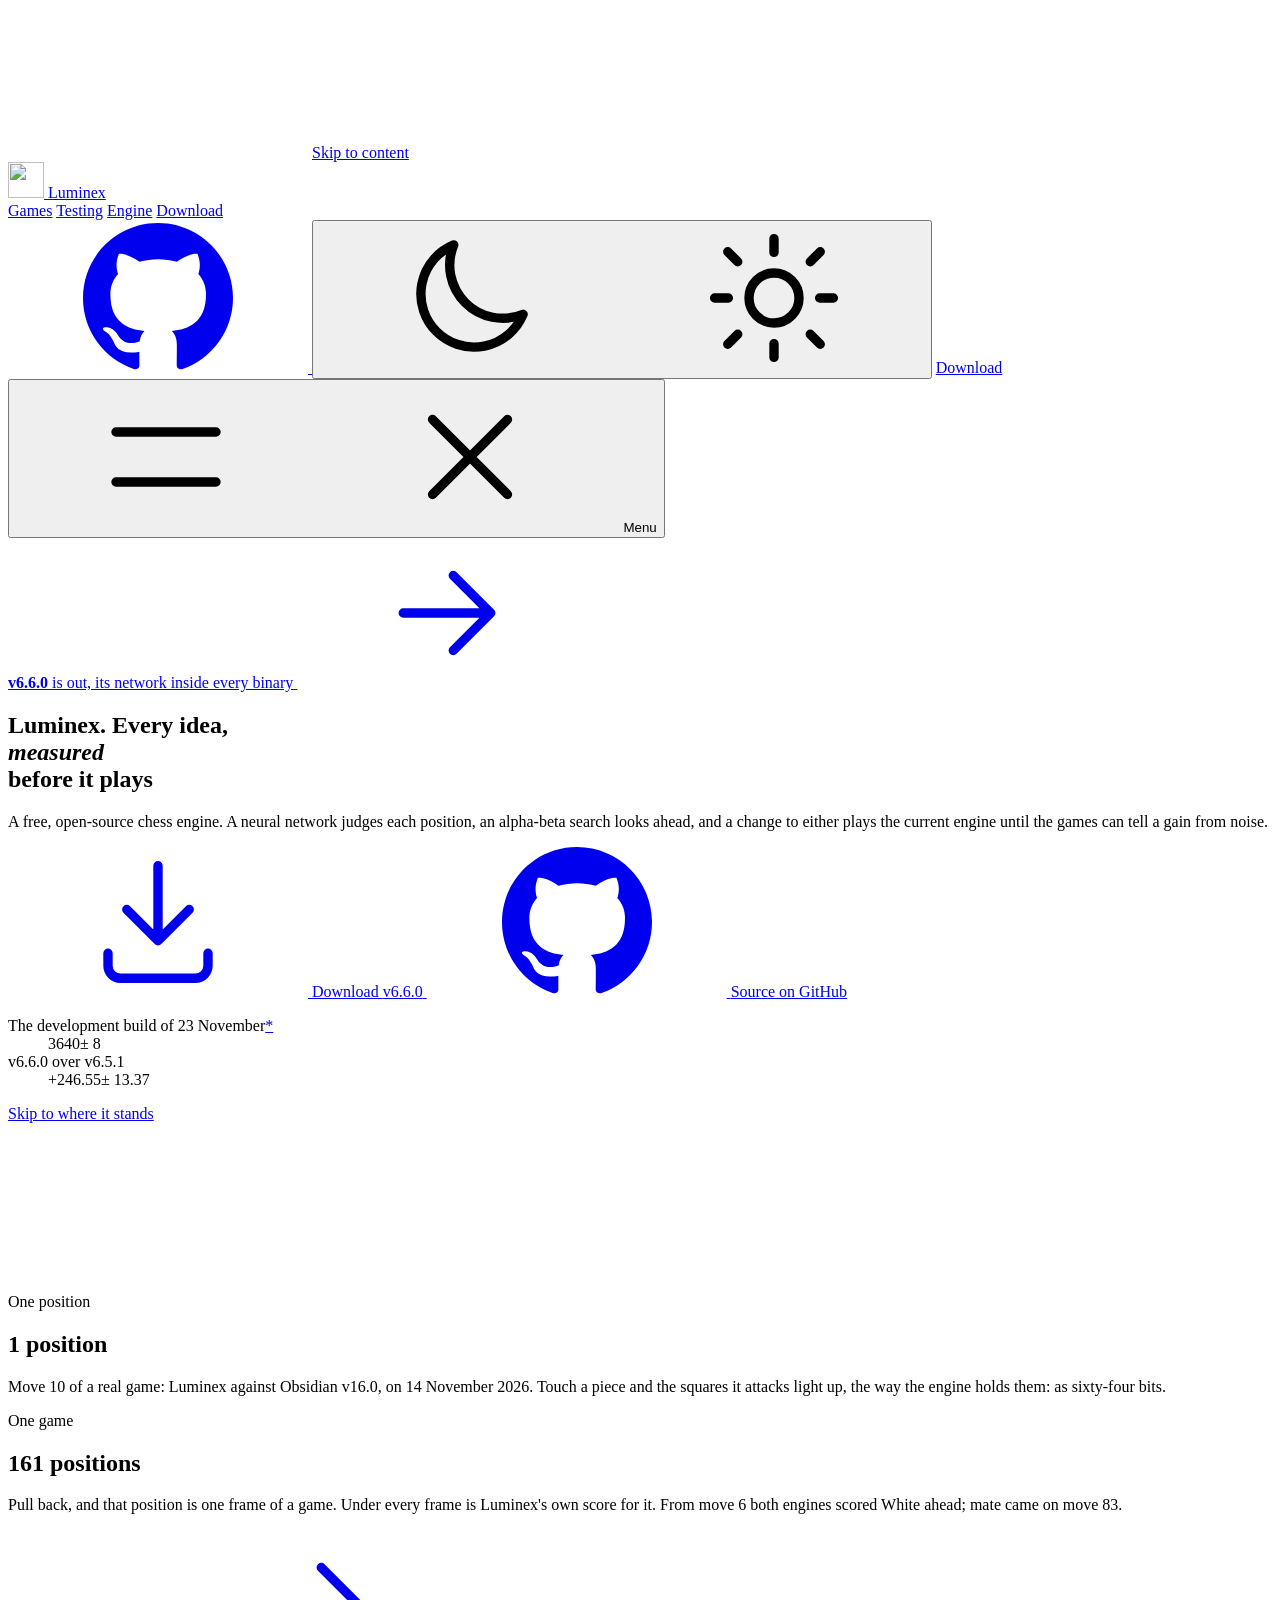
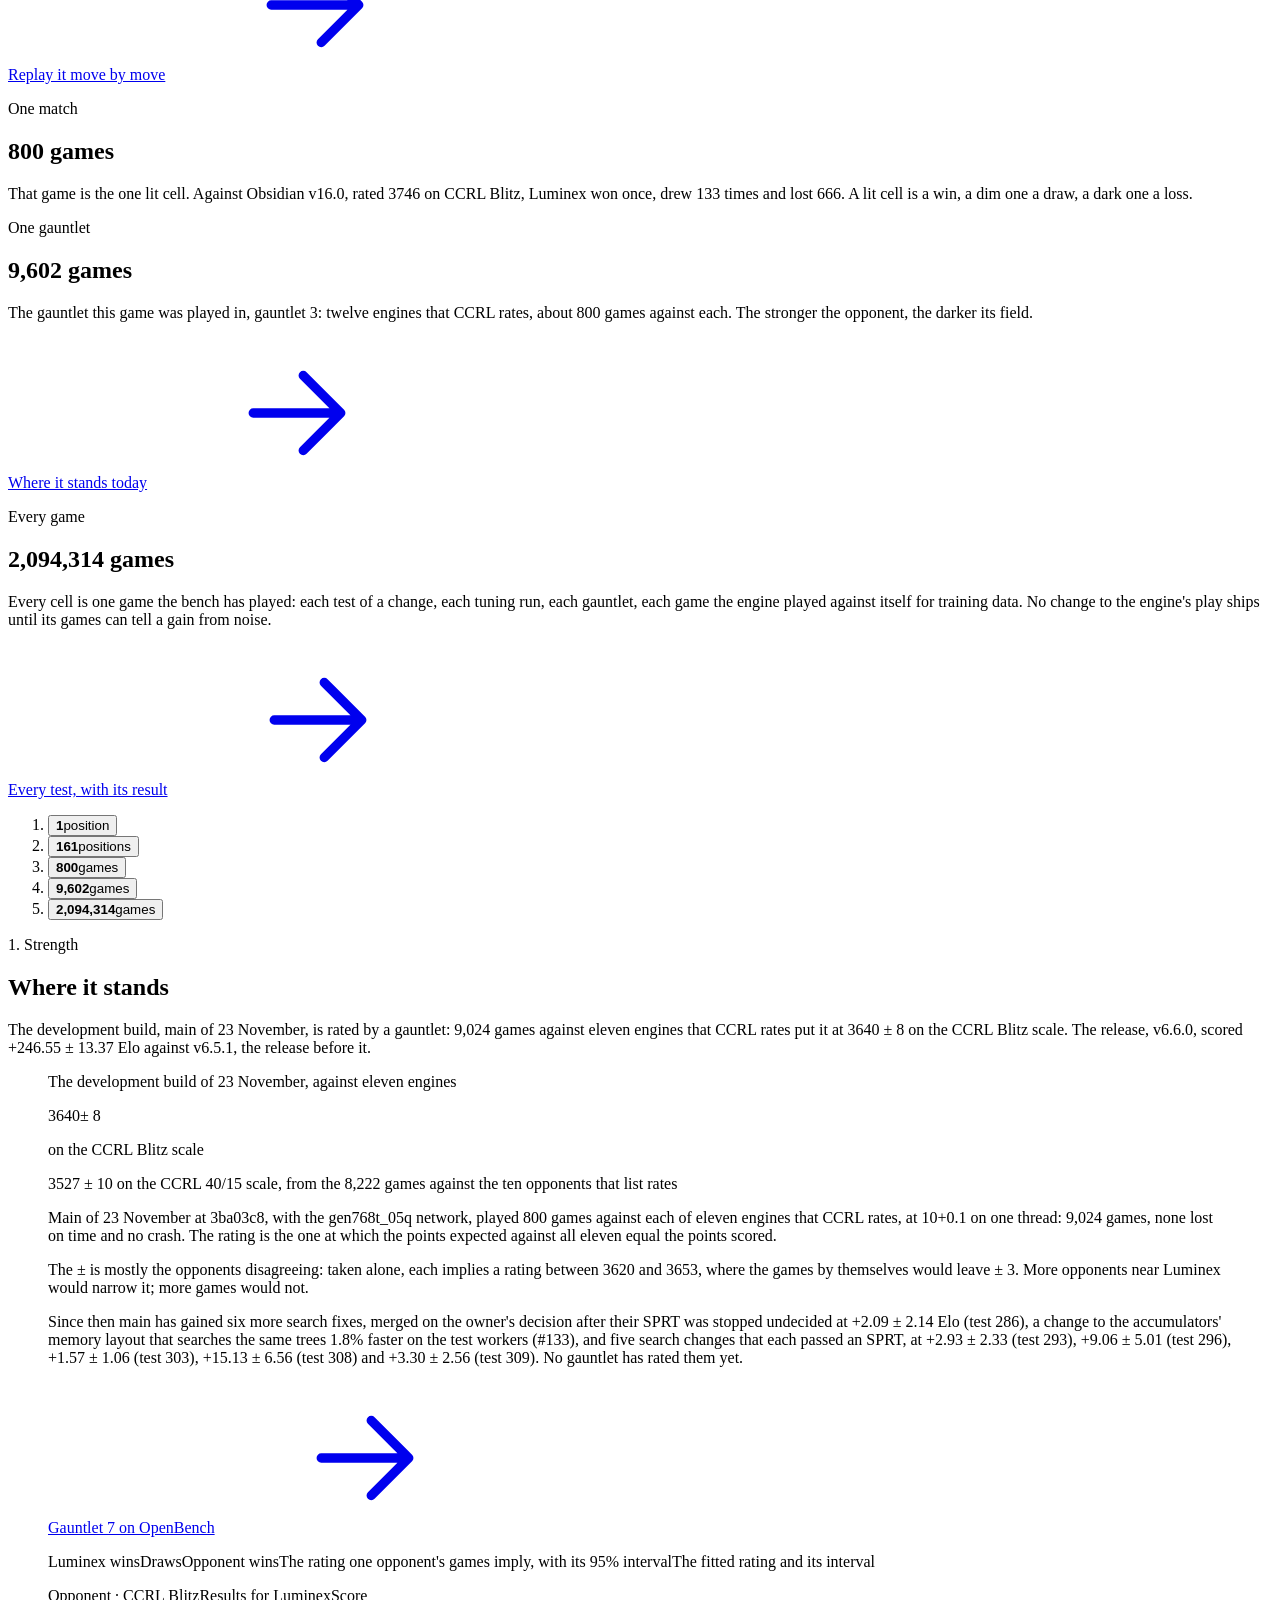
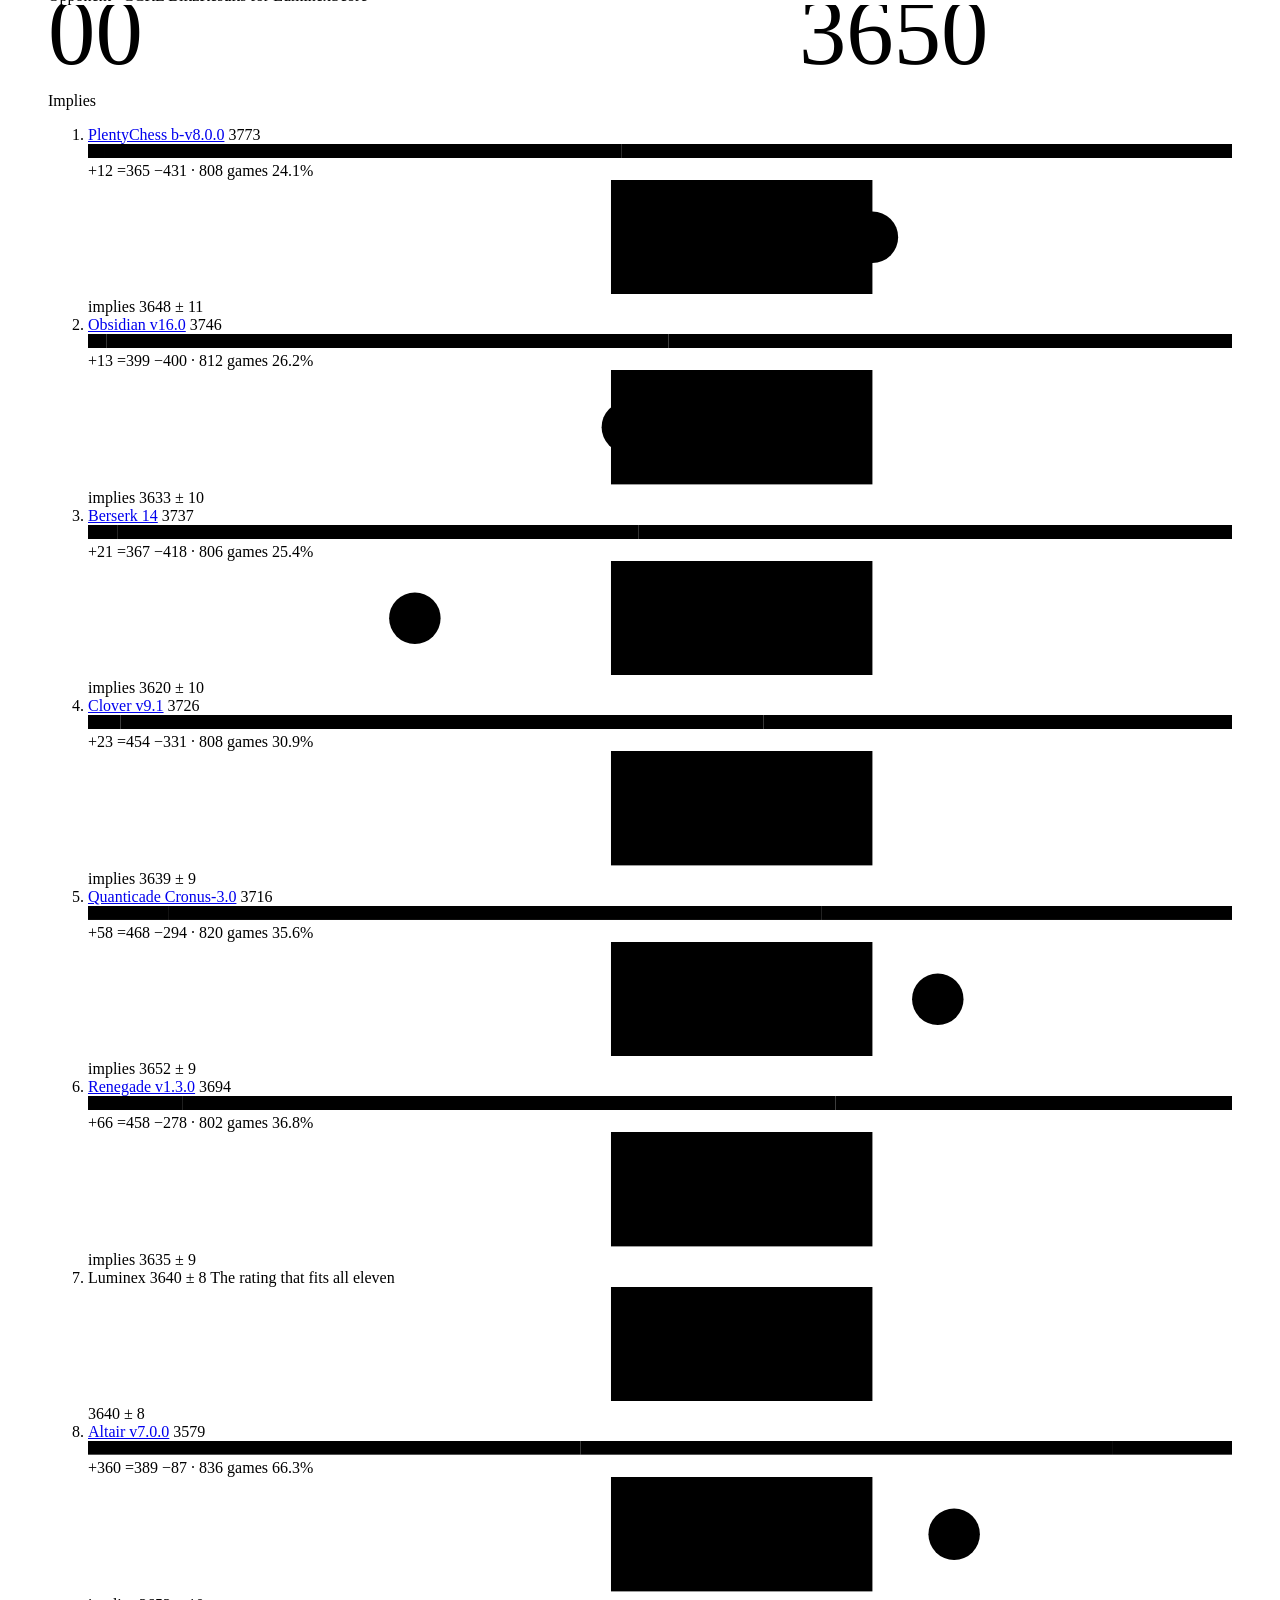
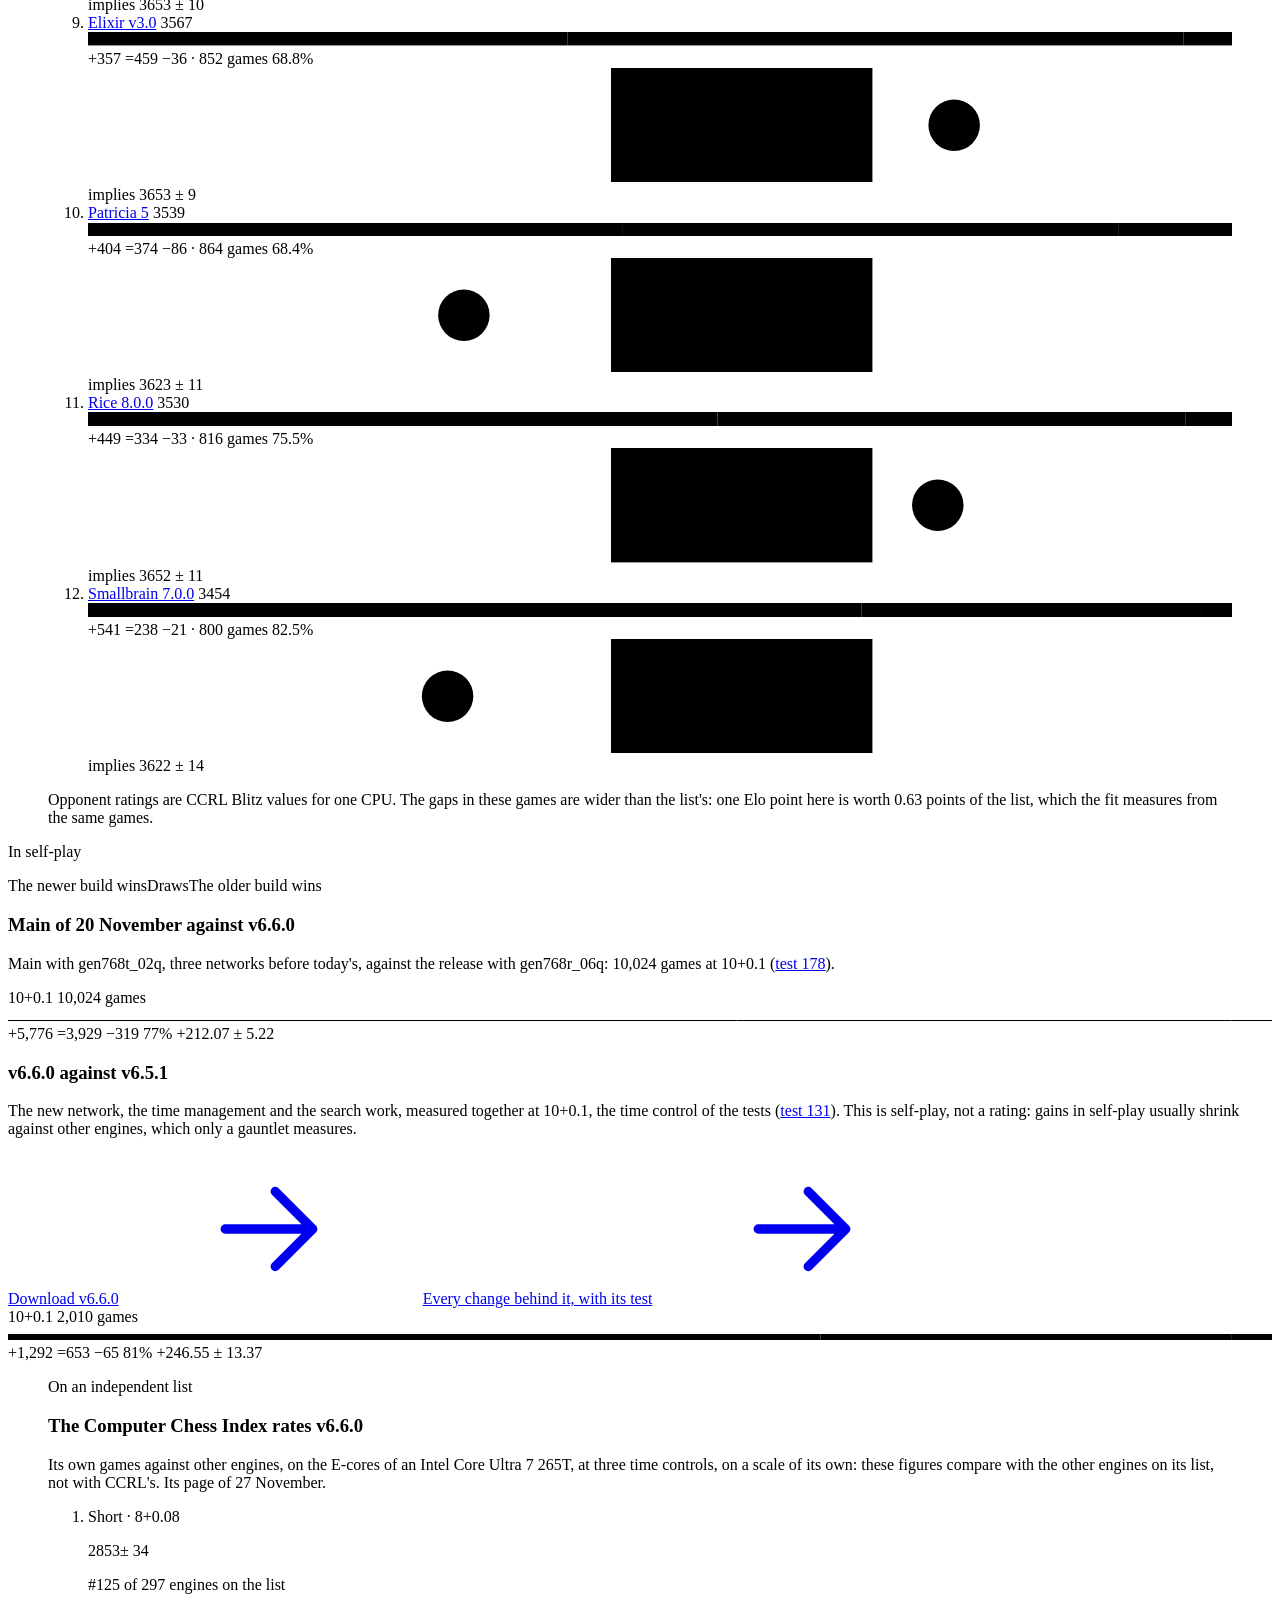
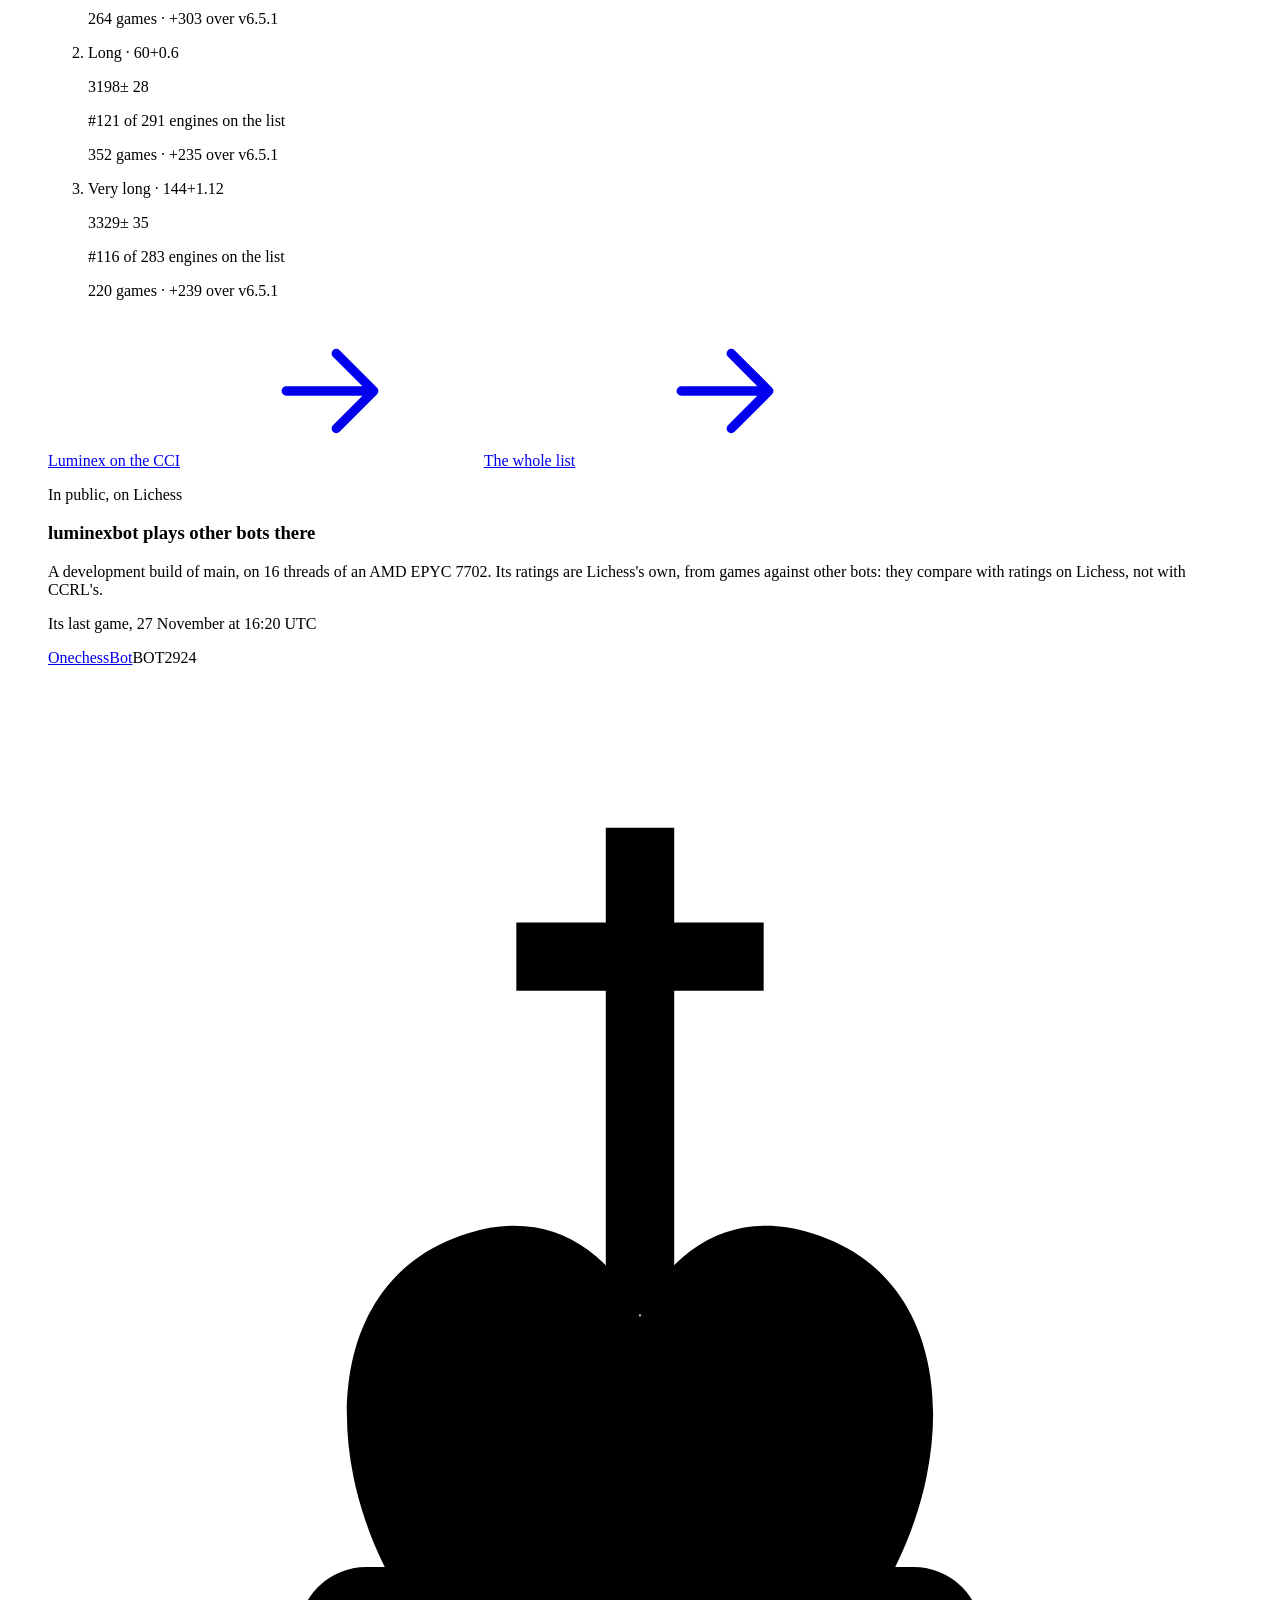
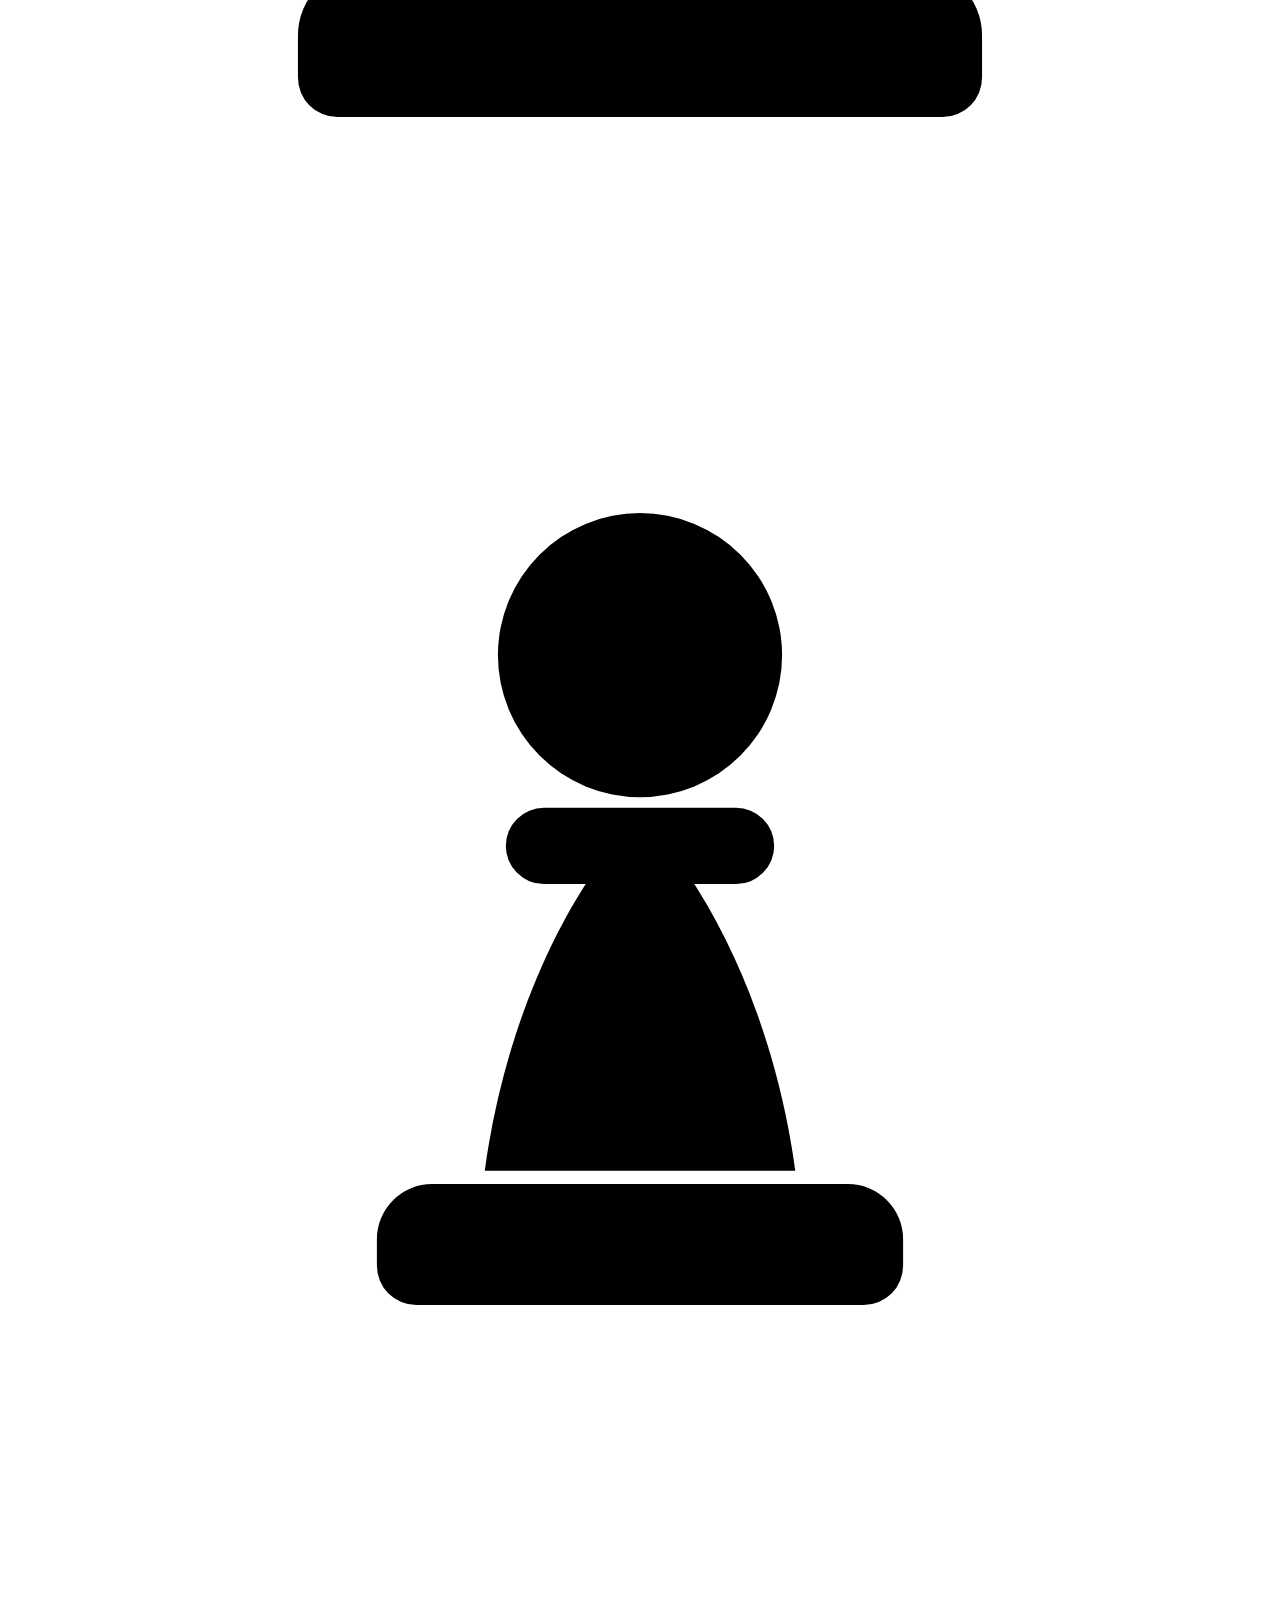
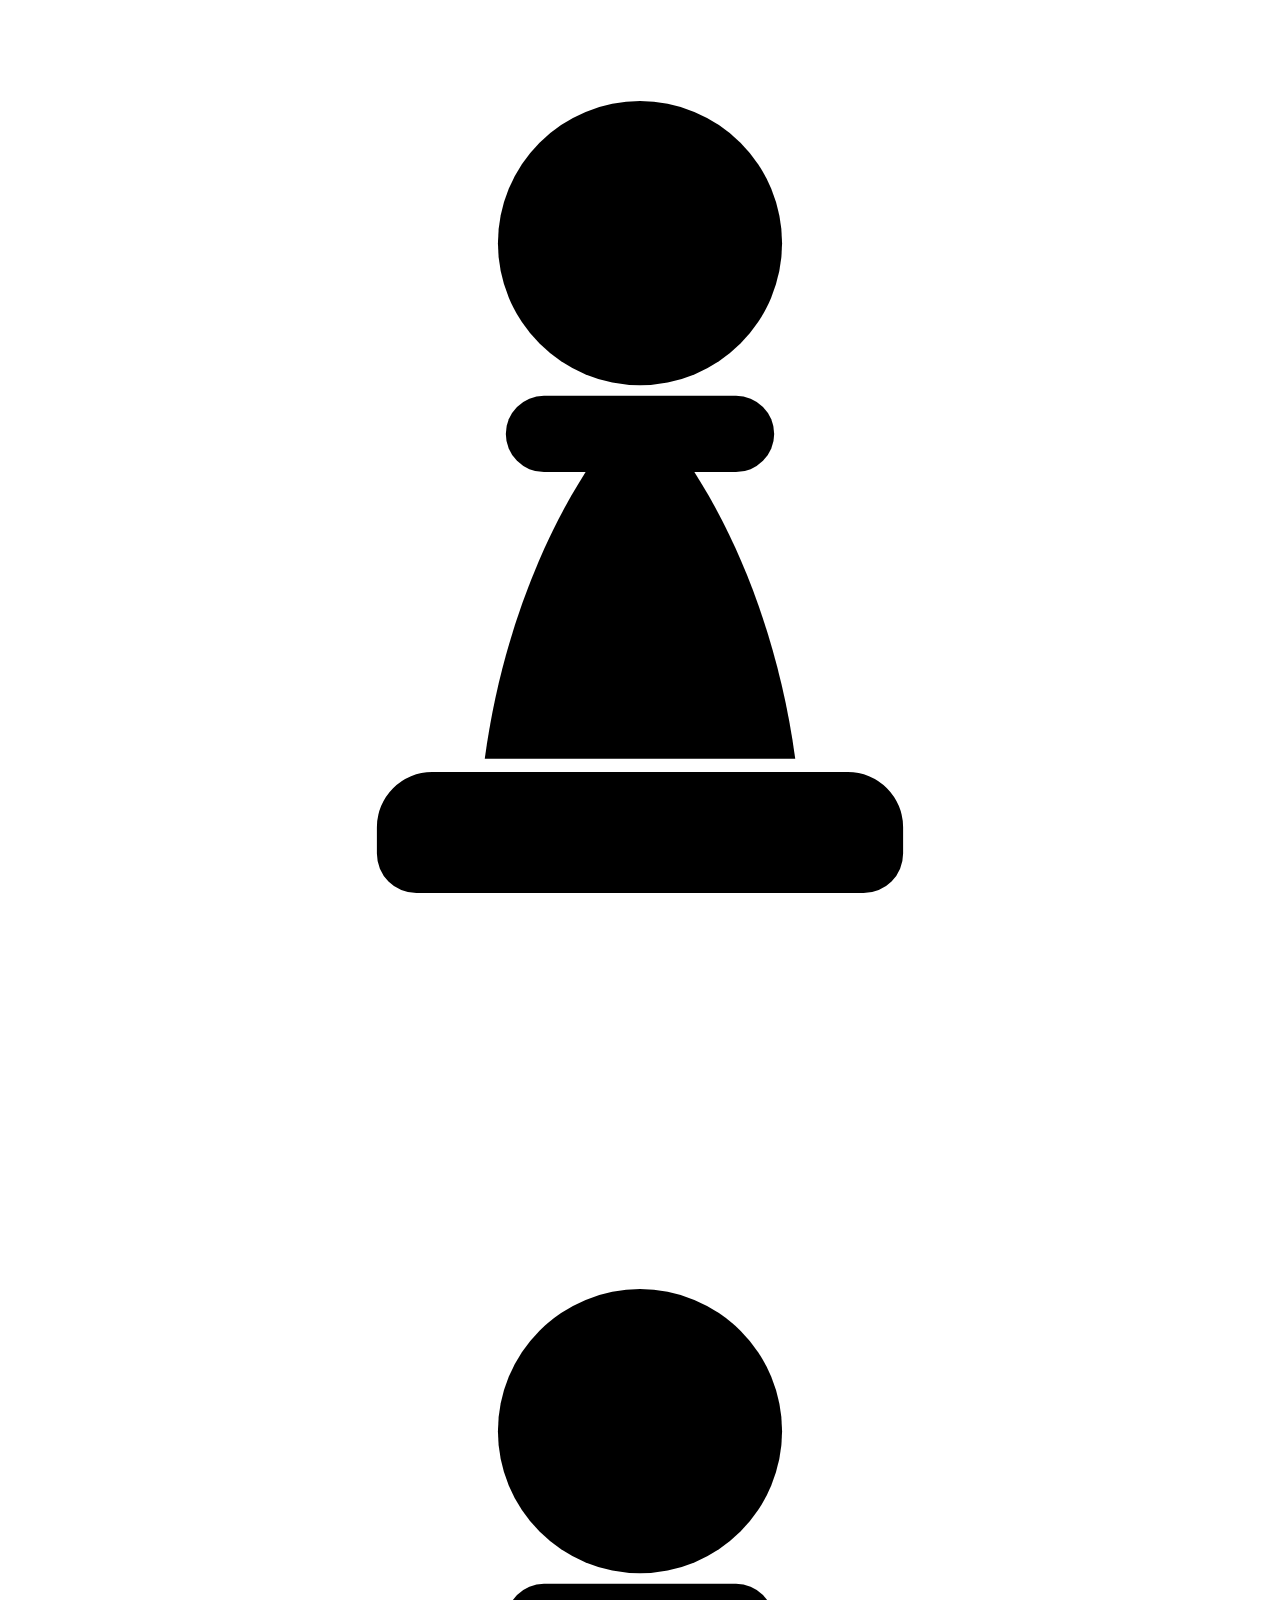
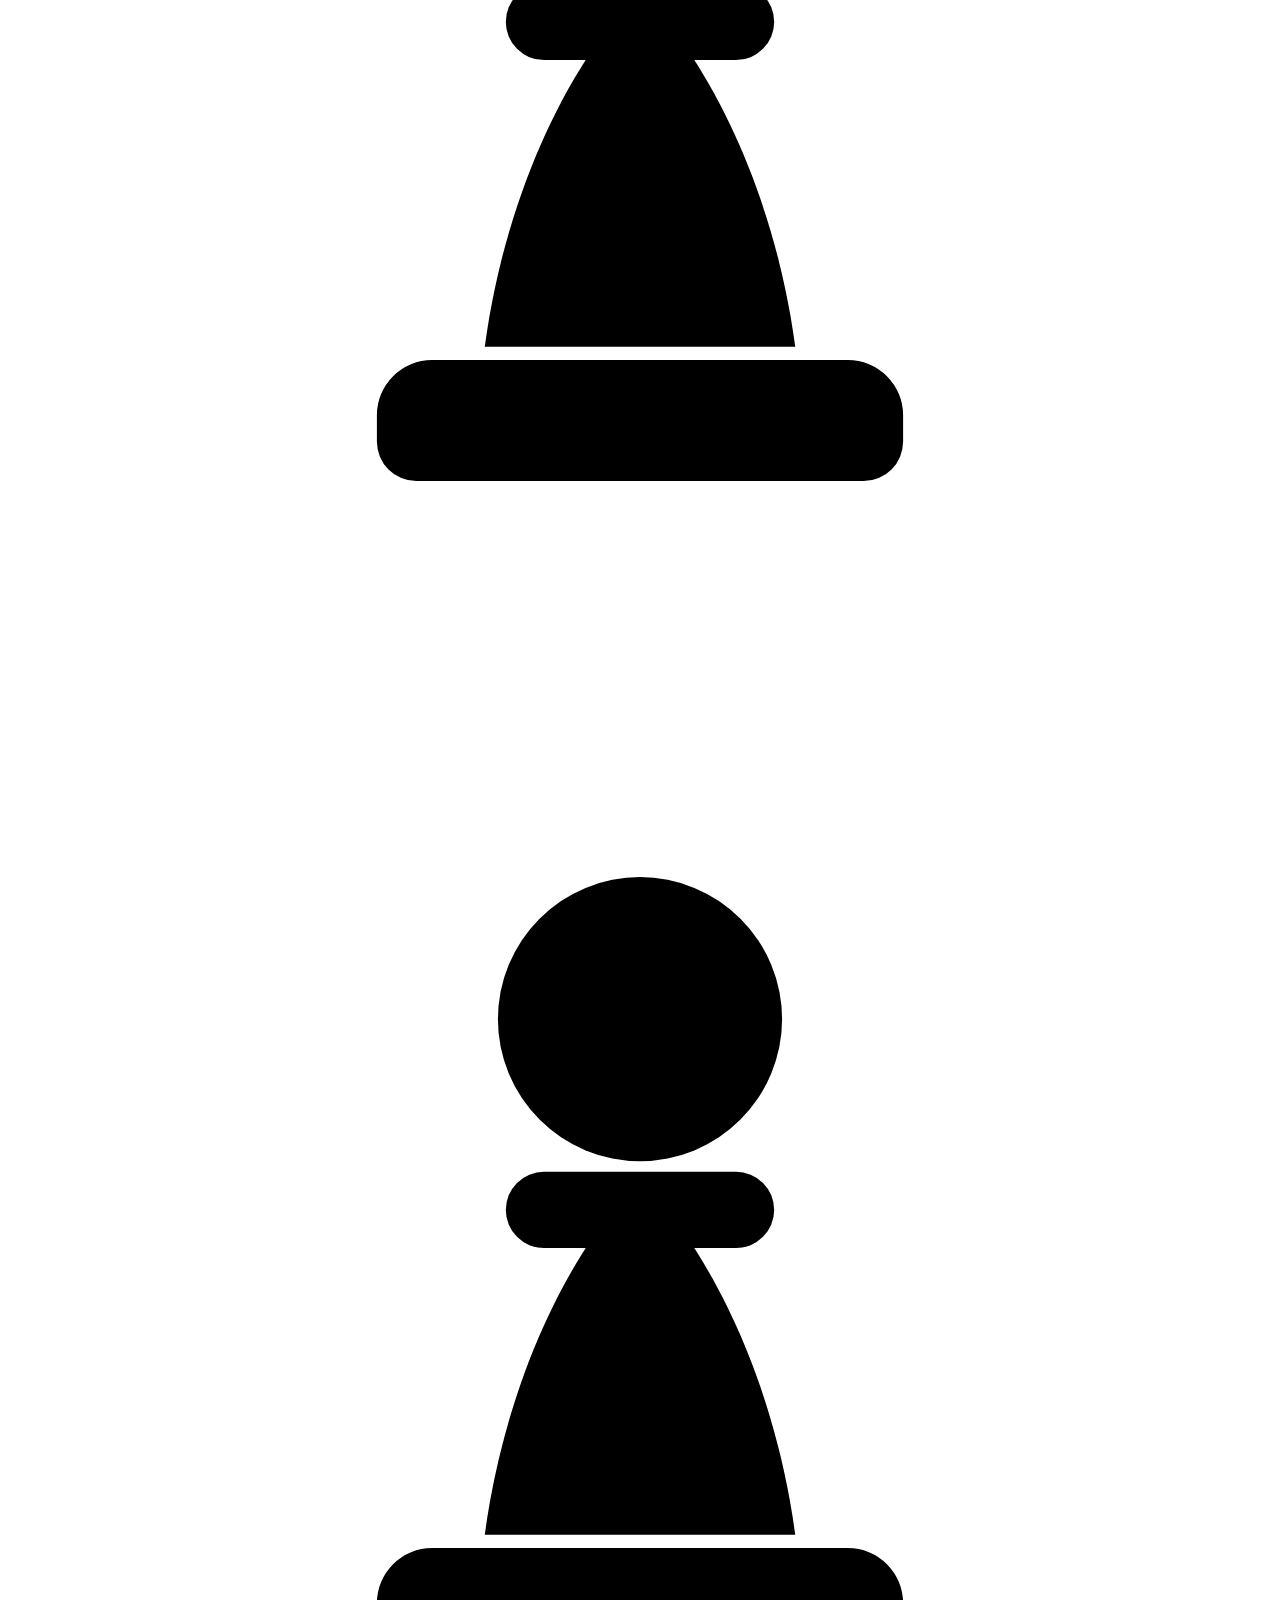
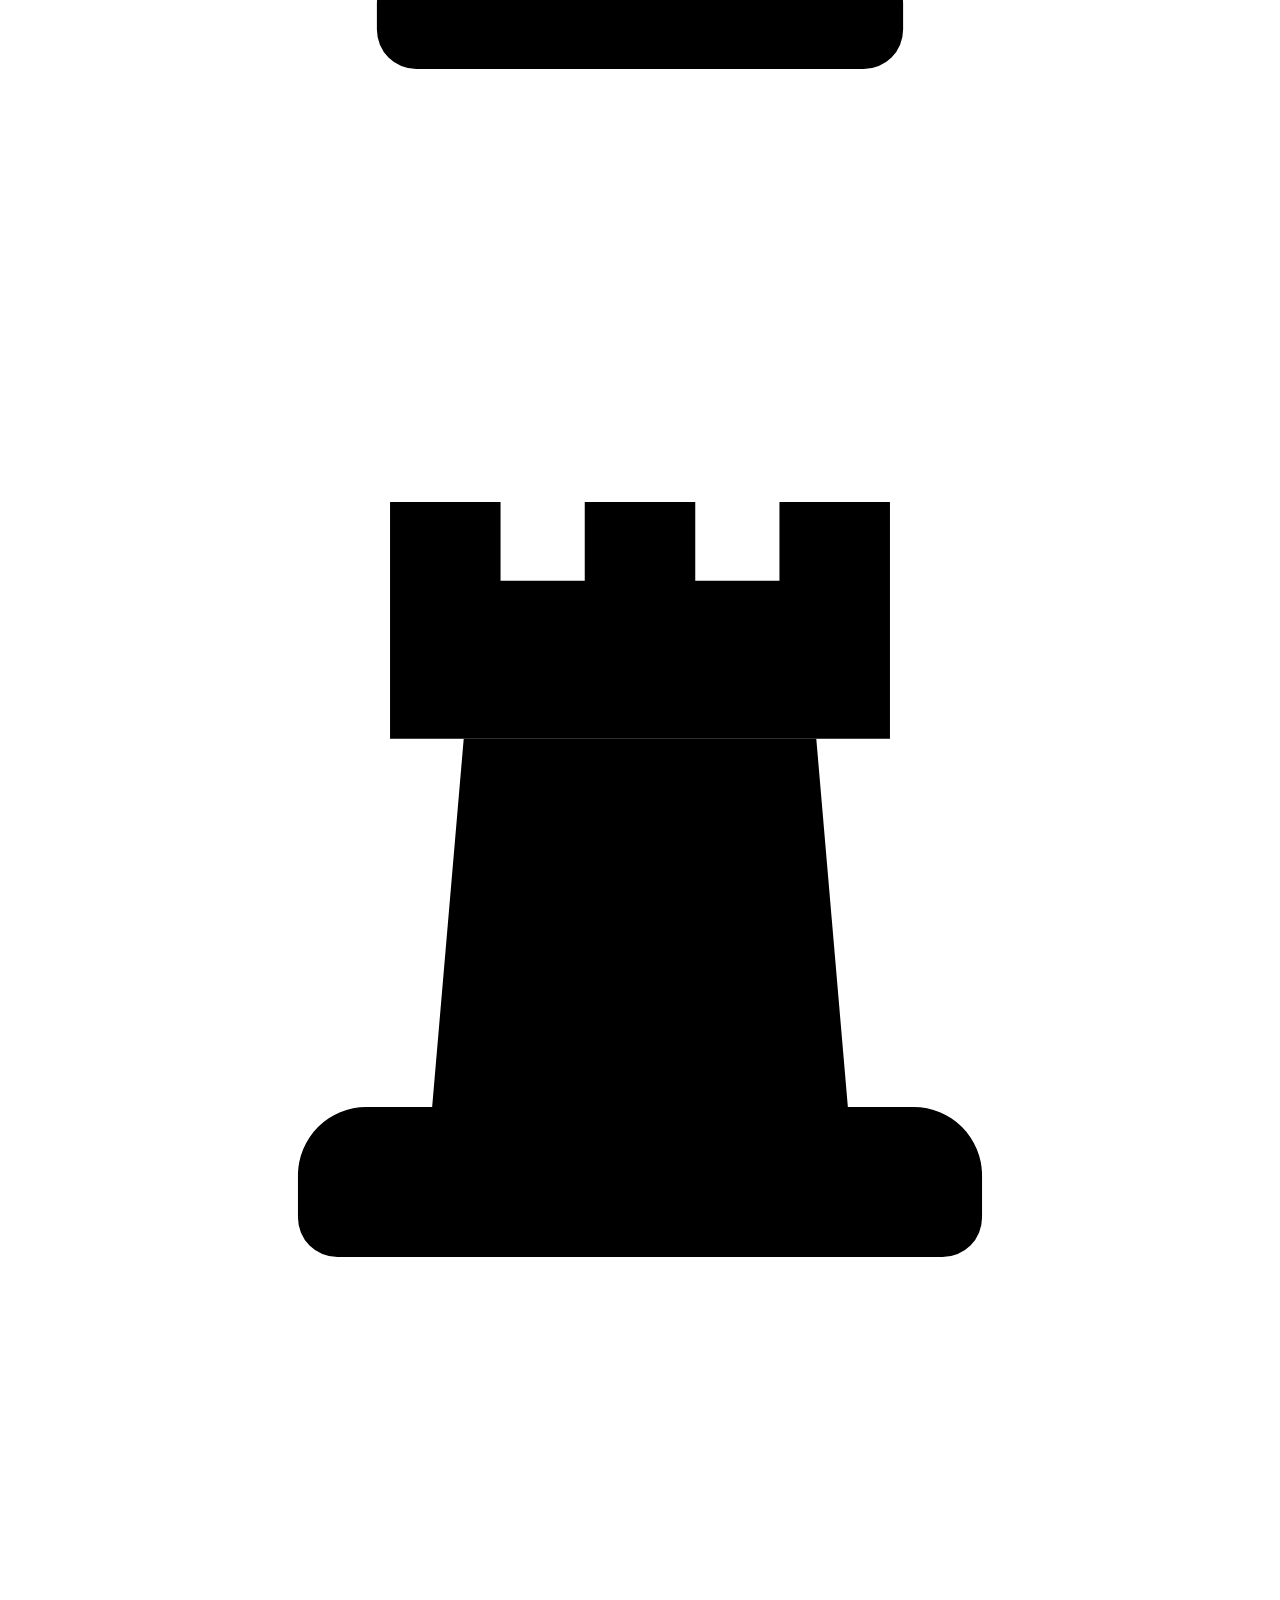
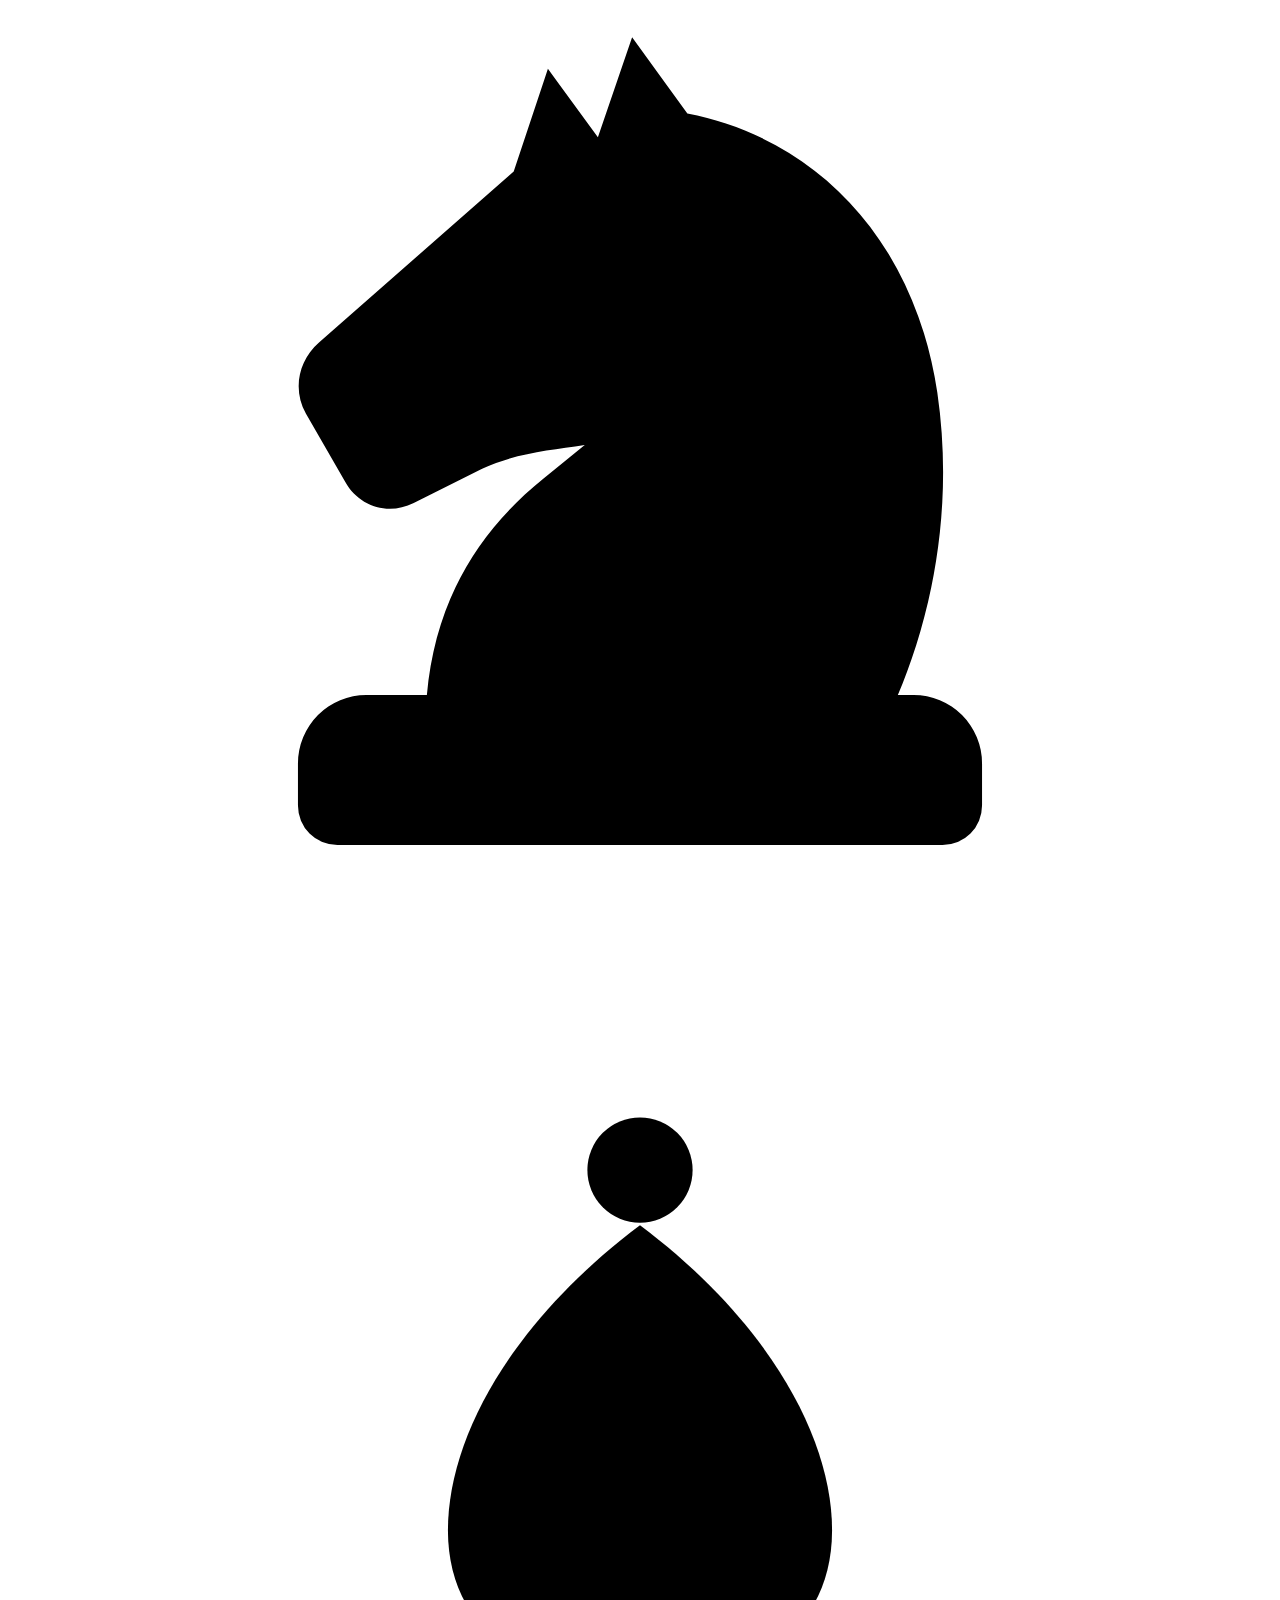
==== commit 641b78fc: "Show the Lichess bot live, and bring the site up to date The home page gets a card for luminexbot, t" ====
--- a/site/index.html
+++ b/site/index.html
@@ -8,7 +8,7 @@
   <link rel="canonical" href="https://luminexchess.com/">
   <meta name="theme-color" content="#050a14">
   <meta name="color-scheme" content="light dark">
-  <script src="/assets/js/theme.js?v=31"></script>
+  <script src="/assets/js/theme.js?v=32"></script>
   <link rel="icon" href="/favicon.ico" sizes="32x32">
   <link rel="icon" href="/assets/img/mark.svg" type="image/svg+xml">
   <link rel="icon" type="image/png" sizes="64x64" href="/assets/img/mark-64.png">
@@ -27,13 +27,15 @@
   <link rel="preload" href="/assets/fonts/bodoni-moda.woff2" as="font" type="font/woff2" crossorigin>
   <link rel="preload" href="/assets/fonts/schibsted-grotesk.woff2" as="font" type="font/woff2" crossorigin>
   <link rel="preload" href="/assets/fonts/fragment-mono.woff2" as="font" type="font/woff2" crossorigin>
-  <link rel="stylesheet" href="/assets/css/site.css?v=31">
-  <link rel="stylesheet" href="/assets/css/home.css?v=31">
-  <script src="/assets/js/site.js?v=31" defer></script>
-  <script src="/assets/js/cells.js?v=31" defer></script>
-  <script src="/assets/js/ride.js?v=31" defer></script>
-  <script src="/assets/js/knight.js?v=31" defer></script>
-  <script src="/assets/js/home.js?v=31" defer></script>
+  <link rel="stylesheet" href="/assets/css/site.css?v=32">
+  <link rel="stylesheet" href="/assets/css/home.css?v=32">
+  <script src="/assets/js/site.js?v=32" defer></script>
+  <script src="/assets/js/cells.js?v=32" defer></script>
+  <script src="/assets/js/ride.js?v=32" defer></script>
+  <script src="/assets/js/knight.js?v=32" defer></script>
+  <script src="/assets/js/home.js?v=32" defer></script>
+  <script src="/assets/js/board.js?v=32" defer></script>
+  <script src="/assets/js/lichess.js?v=32" defer></script>
   <script type="application/ld+json">
   {
     "@context": "https://schema.org",
@@ -159,7 +161,7 @@
               </a>
             </div>
             <dl class="proof">
-            <div><dt>The development build<a class="fn-ref" href="#fn-elo" aria-describedby="fn-elo-label">*</a></dt><dd><span class="proof-n" data-odo><!--@g:n-->3640<!--/@g:n--></span><span class="u">± <!--@g:e-->8<!--/@g:e--></span></dd></div>
+            <div><dt>The development build of <!--@g:day-->23 November<!--/@g:day--><a class="fn-ref" href="#fn-elo" aria-describedby="fn-elo-label">*</a></dt><dd><span class="proof-n" data-odo><!--@g:n-->3640<!--/@g:n--></span><span class="u">± <!--@g:e-->8<!--/@g:e--></span></dd></div>
             <div><dt>v6.6.0 over v6.5.1</dt><dd><span class="proof-n" data-odo>+246.55</span><span class="u">± 13.37</span></dd></div>
             </dl>
           </div>
@@ -200,8 +202,8 @@
               </article>
               <article class="scale" data-scale="4">
                 <p class="kicker">Every game</p>
-                <h2 class="scale-n"><span class="scale-num" data-wall-games>1,828,240</span> <span class="scale-unit">games</span></h2>
-                <p class="scale-text">Every cell is one game the bench has played: each test of a change, each tuning run, each gauntlet. No change to the engine's play ships until its games can tell a gain from noise.</p>
+                <h2 class="scale-n"><span class="scale-num" data-wall-games>2,094,314</span> <span class="scale-unit">games</span></h2>
+                <p class="scale-text">Every cell is one game the bench has played: each test of a change, each tuning run, each gauntlet, each game the engine played against itself for training data. No change to the engine's play ships until its games can tell a gain from noise.</p>
                 <a class="link" href="/tests/"><span>Every test, with its result</span><svg class="icon" aria-hidden="true"><use href="#i-arrow"/></svg></a>
                 <div class="ride-still" data-still></div>
               </article>
@@ -213,7 +215,7 @@
             <li><button type="button" data-go="1"><b data-count="plies">161</b><span>positions</span></button></li>
             <li><button type="button" data-go="2"><b data-count="match">800</b><span>games</span></button></li>
             <li><button type="button" data-go="3"><b>9,602</b><span>games</span></button></li>
-            <li><button type="button" data-go="4"><b data-wall-games>1,828,240</b><span>games</span></button></li>
+            <li><button type="button" data-go="4"><b data-wall-games>2,094,314</b><span>games</span></button></li>
           </ol>
         </div>
       </div>
@@ -231,7 +233,7 @@
           <!-- @gauntlet -->
             <figcaption class="gnt-head">
               <div class="gnt-score-box">
-                <p class="fact-label" id="gauntlet-title">The development build, against eleven engines</p>
+                <p class="fact-label" id="gauntlet-title">The development build of 23 November, against eleven engines</p>
                 <p class="gnt-num num"><span data-odo>3640</span><span class="gnt-pm">± 8</span></p>
                 <p class="gnt-on">on the CCRL Blitz scale</p>
                 <p class="gnt-also"><span class="num">3527 ± 10</span> on the CCRL 40/15 scale, from the 8,222 games against the ten opponents that list rates</p>
@@ -239,7 +241,7 @@
               <div class="gnt-text">
                 <p>Main of 23 November at 3ba03c8, with the gen768t_05q network, played 800 games against each of eleven engines that CCRL rates, at 10+0.1 on one thread: 9,024 games, none lost on time and no crash. The rating is the one at which the points expected against all eleven equal the points scored.</p>
                 <p>The ± is mostly the opponents disagreeing: taken alone, each implies a rating between 3620 and 3653, where the games by themselves would leave ± 3. More opponents near Luminex would narrow it; more games would not.</p>
-                <p class="gnt-since">Since then main has gained six more search fixes, merged on the owner&#x27;s decision after their SPRT was stopped undecided at +2.09 ± 2.14 Elo (test 286), a change to the accumulators&#x27; memory layout that searches the same trees 1.8% faster on the test workers (#133), and four search changes that each passed an SPRT, at +2.93 ± 2.33 (test 293), +9.06 ± 5.01 (test 296), +1.57 ± 1.06 (test 303) and +15.13 ± 6.56 (test 308). No gauntlet has rated them yet.</p>
+                <p class="gnt-since">Since then main has gained six more search fixes, merged on the owner&#x27;s decision after their SPRT was stopped undecided at +2.09 ± 2.14 Elo (test 286), a change to the accumulators&#x27; memory layout that searches the same trees 1.8% faster on the test workers (#133), and five search changes that each passed an SPRT, at +2.93 ± 2.33 (test 293), +9.06 ± 5.01 (test 296), +1.57 ± 1.06 (test 303), +15.13 ± 6.56 (test 308) and +3.30 ± 2.56 (test 309). No gauntlet has rated them yet.</p>
                 <a class="link" href="https://bench.luminexchess.com/gauntlet/7/"><span>Gauntlet 7 on OpenBench</span><svg class="icon" aria-hidden="true"><use href="#i-arrow"/></svg></a>
               </div>
             </figcaption>
@@ -411,31 +413,94 @@
           <figcaption class="cci-head">
             <p class="fact-label" id="cci-title">On an independent list</p>
             <h3 class="h-m">The Computer Chess Index rates v6.6.0</h3>
-            <p class="cci-sub">Its own games against other engines, on the E-cores of an Intel Core Ultra 7 265T, at three time controls, on a scale of its own: these figures compare with the other engines on its list, not with CCRL's. Its page of 26 November.</p>
+            <p class="cci-sub">Its own games against other engines, on the E-cores of an Intel Core Ultra 7 265T, at three time controls, on a scale of its own: these figures compare with the other engines on its list, not with CCRL's. Its page of 27 November.</p>
           </figcaption>
           <ol class="cci-cells">
             <li class="cci-cell">
               <p class="cci-tc mono">Short · 8+0.08</p>
-              <p class="cci-num num"><span class="cci-elo">2850</span><span class="cci-pm">± 35</span></p>
-              <p class="cci-rank mono">#126 of 297 engines on the list</p>
-              <p class="cci-more mono">256 games · +296 over v6.5.1</p>
+              <p class="cci-num num"><span class="cci-elo">2853</span><span class="cci-pm">± 34</span></p>
+              <p class="cci-rank mono">#125 of 297 engines on the list</p>
+              <p class="cci-more mono">264 games · +303 over v6.5.1</p>
             </li>
             <li class="cci-cell">
               <p class="cci-tc mono">Long · 60+0.6</p>
-              <p class="cci-num num"><span class="cci-elo">3200</span><span class="cci-pm">± 29</span></p>
-              <p class="cci-rank mono">#120 of 291 engines on the list</p>
-              <p class="cci-more mono">336 games · +237 over v6.5.1</p>
+              <p class="cci-num num"><span class="cci-elo">3198</span><span class="cci-pm">± 28</span></p>
+              <p class="cci-rank mono">#121 of 291 engines on the list</p>
+              <p class="cci-more mono">352 games · +235 over v6.5.1</p>
             </li>
             <li class="cci-cell">
               <p class="cci-tc mono">Very long · 144+1.12</p>
-              <p class="cci-num num"><span class="cci-elo">3326</span><span class="cci-pm">± 35</span></p>
-              <p class="cci-rank mono">#117 of 283 engines on the list</p>
-              <p class="cci-more mono">216 games · +236 over v6.5.1</p>
+              <p class="cci-num num"><span class="cci-elo">3329</span><span class="cci-pm">± 35</span></p>
+              <p class="cci-rank mono">#116 of 283 engines on the list</p>
+              <p class="cci-more mono">220 games · +239 over v6.5.1</p>
             </li>
           </ol>
           <p class="cci-foot"><a class="link" href="https://github.com/computer-chess-index/cci/blob/main/engines/Luminex.md"><span>Luminex on the CCI</span><svg class="icon" aria-hidden="true"><use href="#i-arrow"/></svg></a> <a class="link" href="https://github.com/computer-chess-index/cci/blob/main/lists/CCIRatings.csv"><span>The whole list</span><svg class="icon" aria-hidden="true"><use href="#i-arrow"/></svg></a></p>
         </figure>
         <!-- /@cci -->
+        <!-- @lichess -->
+        <figure class="card lch" id="lichess" data-lichess aria-labelledby="lichess-title">
+          <figcaption class="lch-head">
+            <p class="fact-label" id="lichess-title">In public, on Lichess</p>
+            <h3 class="h-m">luminexbot plays other bots there</h3>
+            <p class="lch-sub">A development build of main, on 16 threads of an AMD EPYC 7702. Its ratings are Lichess&#x27;s own, from games against other bots: they compare with ratings on Lichess, not with CCRL&#x27;s.</p>
+          </figcaption>
+          <div class="lch-grid">
+            <div class="lch-game">
+              <p class="lch-state" data-l="state"><span class="lch-dot" aria-hidden="true"></span><span data-l="state-text">Its last game, 27 November at 16:20 UTC</span></p>
+              <p class="lch-player" data-l="top"><a class="lch-name" href="https://lichess.org/@/OnechessBot">OnechessBot</a><span class="lch-title">BOT</span><span class="lch-rating num">2924</span><span class="lch-clock num" data-l="top-clock"></span></p>
+              <div class="lch-frame">
+                <div class="board" data-l="board" role="img" aria-label="The last position of luminexbot against OnechessBot">
+                  <svg class="pc b x2 y6" data-p="bK" data-sq="f7" viewBox="0 0 45 45" aria-hidden="true" focusable="false"><use href="#p-K"/></svg>
+                  <svg class="pc b x2 y5" data-p="bP" data-sq="f6" viewBox="0 0 45 45" aria-hidden="true" focusable="false"><use href="#p-P"/></svg>
+                  <svg class="pc b x4 y4" data-p="bP" data-sq="d5" viewBox="0 0 45 45" aria-hidden="true" focusable="false"><use href="#p-P"/></svg>
+                  <svg class="pc b x1 y4" data-p="bP" data-sq="g5" viewBox="0 0 45 45" aria-hidden="true" focusable="false"><use href="#p-P"/></svg>
+                  <svg class="pc b x0 y4" data-p="bP" data-sq="h5" viewBox="0 0 45 45" aria-hidden="true" focusable="false"><use href="#p-P"/></svg>
+                  <svg class="pc w x7 y3" data-p="wR" data-sq="a4" viewBox="0 0 45 45" aria-hidden="true" focusable="false"><use href="#p-R"/></svg>
+                  <svg class="pc b x6 y2" data-p="bN" data-sq="b3" viewBox="0 0 45 45" aria-hidden="true" focusable="false"><use href="#p-N"/></svg>
+                  <svg class="pc w x5 y2" data-p="wB" data-sq="c3" viewBox="0 0 45 45" aria-hidden="true" focusable="false"><use href="#p-B"/></svg>
+                  <svg class="pc b x4 y2" data-p="bR" data-sq="d3" viewBox="0 0 45 45" aria-hidden="true" focusable="false"><use href="#p-R"/></svg>
+                  <svg class="pc w x2 y2" data-p="wP" data-sq="f3" viewBox="0 0 45 45" aria-hidden="true" focusable="false"><use href="#p-P"/></svg>
+                  <svg class="pc w x1 y2" data-p="wP" data-sq="g3" viewBox="0 0 45 45" aria-hidden="true" focusable="false"><use href="#p-P"/></svg>
+                  <svg class="pc w x6 y1" data-p="wP" data-sq="b2" viewBox="0 0 45 45" aria-hidden="true" focusable="false"><use href="#p-P"/></svg>
+                  <svg class="pc w x2 y1" data-p="wK" data-sq="f2" viewBox="0 0 45 45" aria-hidden="true" focusable="false"><use href="#p-K"/></svg>
+                  <svg class="pc w x0 y1" data-p="wP" data-sq="h2" viewBox="0 0 45 45" aria-hidden="true" focusable="false"><use href="#p-P"/></svg>
+                </div>
+              </div>
+              <p class="lch-player is-bot" data-l="bottom"><a class="lch-name" href="https://lichess.org/@/luminexbot">luminexbot</a><span class="lch-title">BOT</span><span class="lch-rating num">2901</span><span class="lch-clock num" data-l="bottom-clock"></span></p>
+              <p class="lch-about" data-l="about">Blitz 3+2, rated · Ruy Lopez: Berlin Defense, Rio Gambit Accepted</p>
+              <p class="lch-end" data-l="end">A draw</p>
+              <a class="link" data-l="watch" href="https://lichess.org/bItM1sDC"><span>This game on Lichess</span><svg class="icon" aria-hidden="true"><use href="#i-arrow"/></svg></a>
+            </div>
+            <div class="lch-side">
+              <ol class="lch-perfs">
+                <li class="lch-perf" data-perf="bullet">
+                  <p class="lch-tc mono">Bullet</p>
+                  <p class="lch-num num"><span class="lch-elo" data-l="rating">3014</span></p>
+                  <p class="lch-more mono"><span data-l="games">84</span> games</p>
+                </li>
+                <li class="lch-perf" data-perf="blitz">
+                  <p class="lch-tc mono">Blitz</p>
+                  <p class="lch-num num"><span class="lch-elo" data-l="rating">2901</span></p>
+                  <p class="lch-more mono"><span data-l="games">141</span> games</p>
+                </li>
+                <li class="lch-perf" data-perf="rapid">
+                  <p class="lch-tc mono">Rapid</p>
+                  <p class="lch-num num"><span class="lch-elo" data-l="rating">2952</span></p>
+                  <p class="lch-more mono"><span data-l="games">38</span> games</p>
+                </li>
+              </ol>
+              <div class="lch-record">
+                <p class="lch-rec"><b><span data-l="all">280</span> games</b> against other accounts: <span data-l="win">97</span> wins, <span data-l="draw">155</span> draws, <span data-l="loss">28</span> losses</p>
+                <svg class="wdl lch-wdl" viewBox="0 0 280 10" preserveAspectRatio="none" aria-hidden="true" focusable="false"><rect class="wdl-w" x="0" width="97" height="10"/><rect class="wdl-d" x="97" width="155" height="10"/><rect class="wdl-l" x="252" width="28" height="10"/></svg>
+                <div class="lch-field" data-l="field" hidden></div>
+              </div>
+              <p class="lch-foot"><a class="link" href="https://lichess.org/@/luminexbot"><span>luminexbot on Lichess</span><svg class="icon" aria-hidden="true"><use href="#i-arrow"/></svg></a> <a class="link" href="https://lichess.org/@/luminexbot/all"><span>Every game it has played</span><svg class="icon" aria-hidden="true"><use href="#i-arrow"/></svg></a></p>
+              <p class="lch-read mono" data-l="read">Read from Lichess on 27 November 2026, 16:32 UTC</p>
+            </div>
+          </div>
+        </figure>
+        <!-- /@lichess -->
       </div>
     </section>
 
@@ -471,15 +536,15 @@
         </ol>
 
         <dl class="totals totals-3">
-          <div><dt>SPRTs run</dt><dd class="num"><span data-odo>95</span></dd></div>
-          <div><dt>Passed</dt><dd class="num is-lit"><span data-odo>63</span></dd></div>
-          <div><dt>OpenBench games</dt><dd class="num"><span data-odo>1,828,240</span></dd></div>
+          <div><dt>SPRTs run</dt><dd class="num"><span data-odo>100</span></dd></div>
+          <div><dt>Passed</dt><dd class="num is-lit"><span data-odo>65</span></dd></div>
+          <div><dt>OpenBench games</dt><dd class="num"><span data-odo>2,094,314</span></dd></div>
         </dl>
 
         <figure class="card strip" data-strip>
           <figcaption class="fig-head">
             <span class="fig-title">Every test so far</span>
-            <span class="fig-sub">Elo against the engine each change would replace, oldest on the left, as of 26 November 2026. A test that passed is lit.</span>
+            <span class="fig-sub">Elo against the engine each change would replace, oldest on the left, as of 27 November 2026. A test that passed is lit.</span>
           </figcaption>
           <!-- @tests-strip -->
           <div class="strip-scroll">
@@ -496,483 +561,508 @@
                 <line x1="44" x2="992" y1="14" y2="14"/>
                 <text x="34" y="18" text-anchor="end">+120</text>
                 <text class="strip-end is-first" x="44" y="242">Test 1</text>
-                <text class="strip-end is-last" x="992" y="242" text-anchor="end">Test 308</text>
+                <text class="strip-end is-last" x="992" y="242" text-anchor="end">Test 319</text>
               </g>
               <a class="sbar is-pass" href="/tests/#t1" aria-label="Test 1, Static exchange evaluation rewritten with exact x-rays: +127.32 ± 27.23 Elo over 570 games. Passed." data-test="1" data-title="Static exchange evaluation rewritten with exact x-rays" data-text="+127.32 ± 27.23" data-games="570" data-label="Passed">
-                <rect class="sbar-hit" x="44" y="14" width="9.98" height="202"/>
-                <line class="sbar-ci" x1="48.99" x2="48.99" y1="14" y2="39.14"/>
-                <path class="sbar-off" d="M44.99 20L48.99 14L52.99 20"/>
-                <path class="sbar-fill" d="M48 165.5V14.99Q48 14 48.99 14H48.99Q49.98 14 49.98 14.99V165.5Z"/>
+                <rect class="sbar-hit" x="44" y="14" width="9.48" height="202"/>
+                <line class="sbar-ci" x1="48.74" x2="48.74" y1="14" y2="39.14"/>
+                <path class="sbar-off" d="M44.74 20L48.74 14L52.74 20"/>
+                <path class="sbar-fill" d="M48 165.5V14.74Q48 14 48.74 14H48.74Q49.48 14 49.48 14.74V165.5Z"/>
               </a>
               <a class="sbar is-pass" href="/tests/#t3" aria-label="Test 3, Capture history, razoring and quiescence repairs: +20.71 ± 9.77 Elo over 3,006 games. Passed." data-test="3" data-title="Capture history, razoring and quiescence repairs" data-text="+20.71 ± 9.77" data-games="3,006" data-label="Passed">
-                <rect class="sbar-hit" x="53.98" y="14" width="9.98" height="202"/>
-                <line class="sbar-ci" x1="58.97" x2="58.97" y1="127.02" y2="151.69"/>
-                <path class="sbar-fill" d="M57.98 165.5V140.34Q57.98 139.35 58.97 139.35H58.97Q59.96 139.35 59.96 140.34V165.5Z"/>
+                <rect class="sbar-hit" x="53.48" y="14" width="9.48" height="202"/>
+                <line class="sbar-ci" x1="58.22" x2="58.22" y1="127.02" y2="151.69"/>
+                <path class="sbar-fill" d="M57.48 165.5V140.09Q57.48 139.35 58.22 139.35H58.22Q58.96 139.35 58.96 140.09V165.5Z"/>
               </a>
               <a class="sbar is-merged is-neg" href="/tests/#t18" aria-label="Test 18, Hash table encoding, replacement and seven more repairs: −6.99 ± 6.66 Elo over 6,314 games. Merged for correctness." data-test="18" data-title="Hash table encoding, replacement and seven more repairs" data-text="−6.99 ± 6.66" data-games="6,314" data-label="Merged for correctness">
-                <rect class="sbar-hit" x="63.96" y="14" width="9.98" height="202"/>
-                <line class="sbar-ci" x1="68.95" x2="68.95" y1="165.92" y2="182.73"/>
-                <path class="sbar-fill" d="M67.96 165.5V173.34Q67.96 174.32 68.95 174.32H68.95Q69.94 174.32 69.94 173.34V165.5Z"/>
+                <rect class="sbar-hit" x="62.96" y="14" width="9.48" height="202"/>
+                <line class="sbar-ci" x1="67.7" x2="67.7" y1="165.92" y2="182.73"/>
+                <path class="sbar-fill" d="M66.96 165.5V173.58Q66.96 174.32 67.7 174.32H67.7Q68.44 174.32 68.44 173.58V165.5Z"/>
               </a>
               <a class="sbar is-pass" href="/tests/#t19" aria-label="Test 19, History sign, root-best leak and eval cache fixes: +10.32 ± 6.51 Elo over 6,602 games. Passed." data-test="19" data-title="History sign, root-best leak and eval cache fixes" data-text="+10.32 ± 6.51" data-games="6,602" data-label="Passed">
-                <rect class="sbar-hit" x="73.94" y="14" width="9.98" height="202"/>
-                <line class="sbar-ci" x1="78.93" x2="78.93" y1="144.25" y2="160.69"/>
-                <path class="sbar-fill" d="M77.94 165.5V153.46Q77.94 152.47 78.93 152.47H78.93Q79.92 152.47 79.92 153.46V165.5Z"/>
+                <rect class="sbar-hit" x="72.44" y="14" width="9.48" height="202"/>
+                <line class="sbar-ci" x1="77.18" x2="77.18" y1="144.25" y2="160.69"/>
+                <path class="sbar-fill" d="M76.44 165.5V153.21Q76.44 152.47 77.18 152.47H77.18Q77.92 152.47 77.92 153.21V165.5Z"/>
               </a>
               <a class="sbar is-merged is-neg" href="/tests/#t22" aria-label="Test 22, Quiescence hash table, eval reuse, 50-move damping: −1.27 ± 4.07 Elo over 17,492 games. Merged, within error." data-test="22" data-title="Quiescence hash table, eval reuse, 50-move damping" data-text="−1.27 ± 4.07" data-games="17,492" data-label="Merged, within error">
-                <rect class="sbar-hit" x="83.92" y="14" width="9.98" height="202"/>
-                <line class="sbar-ci" x1="88.91" x2="88.91" y1="161.97" y2="172.24"/>
-                <path class="sbar-fill" d="M87.92 165.5V166.11Q87.92 167.1 88.91 167.1H88.91Q89.89 167.1 89.89 166.11V165.5Z"/>
+                <rect class="sbar-hit" x="81.92" y="14" width="9.48" height="202"/>
+                <line class="sbar-ci" x1="86.66" x2="86.66" y1="161.97" y2="172.24"/>
+                <path class="sbar-fill" d="M85.92 165.5V166.36Q85.92 167.1 86.66 167.1H86.66Q87.4 167.1 87.4 166.36V165.5Z"/>
               </a>
               <a class="sbar is-merged is-neg" href="/tests/#t23" aria-label="Test 23, Complete check detection, no double null moves: −4.42 ± 5.68 Elo over 8,732 games. Merged, within error." data-test="23" data-title="Complete check detection, no double null moves" data-text="−4.42 ± 5.68" data-games="8,732" data-label="Merged, within error">
-                <rect class="sbar-hit" x="93.89" y="14" width="9.98" height="202"/>
-                <line class="sbar-ci" x1="98.88" x2="98.88" y1="163.91" y2="178.25"/>
-                <path class="sbar-fill" d="M97.89 165.5V170.09Q97.89 171.08 98.88 171.08H98.88Q99.87 171.08 99.87 170.09V165.5Z"/>
+                <rect class="sbar-hit" x="91.4" y="14" width="9.48" height="202"/>
+                <line class="sbar-ci" x1="96.14" x2="96.14" y1="163.91" y2="178.25"/>
+                <path class="sbar-fill" d="M95.4 165.5V170.34Q95.4 171.08 96.14 171.08H96.14Q96.88 171.08 96.88 170.34V165.5Z"/>
               </a>
               <a class="sbar is-pass" href="/tests/#t24" aria-label="Test 24, Queen promotions searched with the captures: +8.25 ± 5.61 Elo over 8,632 games. Passed." data-test="24" data-title="Queen promotions searched with the captures" data-text="+8.25 ± 5.61" data-games="8,632" data-label="Passed">
-                <rect class="sbar-hit" x="103.87" y="14" width="9.98" height="202"/>
-                <line class="sbar-ci" x1="108.86" x2="108.86" y1="148" y2="162.17"/>
-                <path class="sbar-fill" d="M107.87 165.5V156.07Q107.87 155.08 108.86 155.08H108.86Q109.85 155.08 109.85 156.07V165.5Z"/>
+                <rect class="sbar-hit" x="100.88" y="14" width="9.48" height="202"/>
+                <line class="sbar-ci" x1="105.62" x2="105.62" y1="148" y2="162.17"/>
+                <path class="sbar-fill" d="M104.88 165.5V155.82Q104.88 155.08 105.62 155.08H105.62Q106.36 155.08 106.36 155.82V165.5Z"/>
               </a>
               <a class="sbar is-pass" href="/tests/#t27" aria-label="Test 27, AVX-512 VNNI builds on capable CPUs: +45.79 ± 14.88 Elo over 1,328 games. Passed." data-test="27" data-title="AVX-512 VNNI builds on capable CPUs" data-text="+45.79 ± 14.88" data-games="1,328" data-label="Passed">
-                <rect class="sbar-hit" x="113.85" y="14" width="9.98" height="202"/>
-                <line class="sbar-ci" x1="118.84" x2="118.84" y1="88.9" y2="126.48"/>
-                <path class="sbar-fill" d="M117.85 165.5V108.68Q117.85 107.69 118.84 107.69H118.84Q119.83 107.69 119.83 108.68V165.5Z"/>
+                <rect class="sbar-hit" x="110.36" y="14" width="9.48" height="202"/>
+                <line class="sbar-ci" x1="115.1" x2="115.1" y1="88.9" y2="126.48"/>
+                <path class="sbar-fill" d="M114.36 165.5V108.43Q114.36 107.69 115.1 107.69H115.1Q115.84 107.69 115.84 108.43V165.5Z"/>
               </a>
               <a class="sbar is-pass" href="/tests/#t28" aria-label="Test 28, King-move accumulators from a per-square refresh cache: +6.96 ± 4.96 Elo over 10,292 games. Passed." data-test="28" data-title="King-move accumulators from a per-square refresh cache" data-text="+6.96 ± 4.96" data-games="10,292" data-label="Passed">
-                <rect class="sbar-hit" x="123.83" y="14" width="9.98" height="202"/>
-                <line class="sbar-ci" x1="128.82" x2="128.82" y1="150.45" y2="162.97"/>
-                <path class="sbar-fill" d="M127.83 165.5V157.7Q127.83 156.71 128.82 156.71H128.82Q129.81 156.71 129.81 157.7V165.5Z"/>
+                <rect class="sbar-hit" x="119.84" y="14" width="9.48" height="202"/>
+                <line class="sbar-ci" x1="124.58" x2="124.58" y1="150.45" y2="162.97"/>
+                <path class="sbar-fill" d="M123.84 165.5V157.45Q123.84 156.71 124.58 156.71H124.58Q125.32 156.71 125.32 157.45V165.5Z"/>
               </a>
               <a class="sbar is-pass" href="/tests/#t29" aria-label="Test 29, Only checks that keep material are extended: +15.81 ± 8.27 Elo over 3,848 games. Passed." data-test="29" data-title="Only checks that keep material are extended" data-text="+15.81 ± 8.27" data-games="3,848" data-label="Passed">
-                <rect class="sbar-hit" x="133.81" y="14" width="9.98" height="202"/>
-                <line class="sbar-ci" x1="138.8" x2="138.8" y1="135.1" y2="155.98"/>
-                <path class="sbar-fill" d="M137.81 165.5V146.53Q137.81 145.54 138.8 145.54H138.8Q139.79 145.54 139.79 146.53V165.5Z"/>
+                <rect class="sbar-hit" x="129.32" y="14" width="9.48" height="202"/>
+                <line class="sbar-ci" x1="134.06" x2="134.06" y1="135.1" y2="155.98"/>
+                <path class="sbar-fill" d="M133.32 165.5V146.28Q133.32 145.54 134.06 145.54H134.06Q134.8 145.54 134.8 146.28V165.5Z"/>
               </a>
               <a class="sbar is-stop" href="/tests/#t30" aria-label="Test 30, Null-move, singular, root and qsearch bound repairs: +1.68 ± 4.95 Elo over 10,748 games. Stopped, unresolved; re-run as test 33." data-test="30" data-title="Null-move, singular, root and qsearch bound repairs" data-text="+1.68 ± 4.95" data-games="10,748" data-label="Stopped, unresolved; re-run as test 33">
-                <rect class="sbar-hit" x="143.79" y="14" width="9.98" height="202"/>
-                <line class="sbar-ci" x1="148.78" x2="148.78" y1="157.13" y2="169.63"/>
-                <path class="sbar-fill" d="M147.79 165.5V164.37Q147.79 163.38 148.78 163.38H148.78Q149.77 163.38 149.77 164.37V165.5Z"/>
+                <rect class="sbar-hit" x="138.8" y="14" width="9.48" height="202"/>
+                <line class="sbar-ci" x1="143.54" x2="143.54" y1="157.13" y2="169.63"/>
+                <path class="sbar-fill" d="M142.8 165.5V164.12Q142.8 163.38 143.54 163.38H143.54Q144.28 163.38 144.28 164.12V165.5Z"/>
               </a>
               <a class="sbar is-stop" href="/tests/#t31" aria-label="Test 31, Failed quiet moves lose as much history as cutoffs earn: +48.64 ± 27.31 Elo over 266 games. Stopped: a bench bug stretched the time control." data-test="31" data-title="Failed quiet moves lose as much history as cutoffs earn" data-text="+48.64 ± 27.31" data-games="266" data-label="Stopped: a bench bug stretched the time control">
-                <rect class="sbar-hit" x="153.77" y="14" width="9.98" height="202"/>
-                <line class="sbar-ci" x1="158.76" x2="158.76" y1="69.61" y2="138.57"/>
-                <path class="sbar-fill" d="M157.77 165.5V105.08Q157.77 104.09 158.76 104.09H158.76Q159.75 104.09 159.75 105.08V165.5Z"/>
+                <rect class="sbar-hit" x="148.28" y="14" width="9.48" height="202"/>
+                <line class="sbar-ci" x1="153.02" x2="153.02" y1="69.61" y2="138.57"/>
+                <path class="sbar-fill" d="M152.28 165.5V104.83Q152.28 104.09 153.02 104.09H153.02Q153.76 104.09 153.76 104.83V165.5Z"/>
               </a>
               <a class="sbar is-pass" href="/tests/#t32" aria-label="Test 32, Failed quiet moves lose as much history as cutoffs earn: +92.68 ± 20.53 Elo over 660 games. Passed." data-test="32" data-title="Failed quiet moves lose as much history as cutoffs earn" data-text="+92.68 ± 20.53" data-games="660" data-label="Passed">
-                <rect class="sbar-hit" x="163.75" y="14" width="9.98" height="202"/>
-                <line class="sbar-ci" x1="168.74" x2="168.74" y1="22.57" y2="74.41"/>
-                <path class="sbar-fill" d="M167.75 165.5V49.48Q167.75 48.49 168.74 48.49H168.74Q169.73 48.49 169.73 49.48V165.5Z"/>
+                <rect class="sbar-hit" x="157.76" y="14" width="9.48" height="202"/>
+                <line class="sbar-ci" x1="162.5" x2="162.5" y1="22.57" y2="74.41"/>
+                <path class="sbar-fill" d="M161.76 165.5V49.23Q161.76 48.49 162.5 48.49H162.5Q163.24 48.49 163.24 49.23V165.5Z"/>
               </a>
               <a class="sbar is-pass" href="/tests/#t33" aria-label="Test 33, Null-move, singular, root and qsearch bound repairs: +5.48 ± 5.70 Elo over 7,100 games. Passed, no-regression test." data-test="33" data-title="Null-move, singular, root and qsearch bound repairs" data-text="+5.48 ± 5.70" data-games="7,100" data-label="Passed, no-regression test">
-                <rect class="sbar-hit" x="173.73" y="14" width="9.98" height="202"/>
-                <line class="sbar-ci" x1="178.72" x2="178.72" y1="151.39" y2="165.78"/>
-                <path class="sbar-fill" d="M177.73 165.5V159.57Q177.73 158.58 178.72 158.58H178.72Q179.71 158.58 179.71 159.57V165.5Z"/>
+                <rect class="sbar-hit" x="167.24" y="14" width="9.48" height="202"/>
+                <line class="sbar-ci" x1="171.98" x2="171.98" y1="151.39" y2="165.78"/>
+                <path class="sbar-fill" d="M171.24 165.5V159.32Q171.24 158.58 171.98 158.58H171.98Q172.72 158.58 172.72 159.32V165.5Z"/>
               </a>
               <a class="sbar is-pass" href="/tests/#t34" aria-label="Test 34, The hash table keeps its saved move when a store has none: +29.81 ± 11.19 Elo over 1,776 games. Passed." data-test="34" data-title="The hash table keeps its saved move when a store has none" data-text="+29.81 ± 11.19" data-games="1,776" data-label="Passed">
-                <rect class="sbar-hit" x="183.71" y="14" width="9.98" height="202"/>
-                <line class="sbar-ci" x1="188.69" x2="188.69" y1="113.74" y2="141.99"/>
-                <path class="sbar-fill" d="M187.71 165.5V128.85Q187.71 127.86 188.69 127.86H188.69Q189.68 127.86 189.68 128.85V165.5Z"/>
+                <rect class="sbar-hit" x="176.72" y="14" width="9.48" height="202"/>
+                <line class="sbar-ci" x1="181.46" x2="181.46" y1="113.74" y2="141.99"/>
+                <path class="sbar-fill" d="M180.72 165.5V128.6Q180.72 127.86 181.46 127.86H181.46Q182.2 127.86 182.2 128.6V165.5Z"/>
               </a>
               <a class="sbar is-stop" href="/tests/#t41" aria-label="Test 41, Re-search reduced fail-highs with a zero window first: +1.95 ± 2.11 Elo over 46,332 games. Stopped, unresolved; re-run as test 44." data-test="41" data-title="Re-search reduced fail-highs with a zero window first" data-text="+1.95 ± 2.11" data-games="46,332" data-label="Stopped, unresolved; re-run as test 44">
-                <rect class="sbar-hit" x="193.68" y="14" width="9.98" height="202"/>
-                <line class="sbar-ci" x1="198.67" x2="198.67" y1="160.37" y2="165.7"/>
-                <path class="sbar-fill" d="M197.68 165.5V164.03Q197.68 163.04 198.67 163.04H198.67Q199.66 163.04 199.66 164.03V165.5Z"/>
+                <rect class="sbar-hit" x="186.2" y="14" width="9.48" height="202"/>
+                <line class="sbar-ci" x1="190.94" x2="190.94" y1="160.37" y2="165.7"/>
+                <path class="sbar-fill" d="M190.2 165.5V163.78Q190.2 163.04 190.94 163.04H190.94Q191.68 163.04 191.68 163.78V165.5Z"/>
               </a>
               <a class="sbar is-pass" href="/tests/#t42" aria-label="Test 42, Key correction history by side to move: +61.41 ± 15.85 Elo over 886 games. Passed." data-test="42" data-title="Key correction history by side to move" data-text="+61.41 ± 15.85" data-games="886" data-label="Passed">
-                <rect class="sbar-hit" x="203.66" y="14" width="9.98" height="202"/>
-                <line class="sbar-ci" x1="208.65" x2="208.65" y1="67.96" y2="107.98"/>
-                <path class="sbar-fill" d="M207.66 165.5V88.96Q207.66 87.97 208.65 87.97H208.65Q209.64 87.97 209.64 88.96V165.5Z"/>
+                <rect class="sbar-hit" x="195.68" y="14" width="9.48" height="202"/>
+                <line class="sbar-ci" x1="200.42" x2="200.42" y1="67.96" y2="107.98"/>
+                <path class="sbar-fill" d="M199.68 165.5V88.71Q199.68 87.97 200.42 87.97H200.42Q201.16 87.97 201.16 88.71V165.5Z"/>
               </a>
               <a class="sbar is-pass" href="/tests/#t43" aria-label="Test 43, Prune late quiet moves without a history escape: +4.86 ± 3.74 Elo over 16,290 games. Passed." data-test="43" data-title="Prune late quiet moves without a history escape" data-text="+4.86 ± 3.74" data-games="16,290" data-label="Passed">
-                <rect class="sbar-hit" x="213.64" y="14" width="9.98" height="202"/>
-                <line class="sbar-ci" x1="218.63" x2="218.63" y1="154.64" y2="164.09"/>
-                <path class="sbar-fill" d="M217.64 165.5V160.35Q217.64 159.36 218.63 159.36H218.63Q219.62 159.36 219.62 160.35V165.5Z"/>
+                <rect class="sbar-hit" x="205.16" y="14" width="9.48" height="202"/>
+                <line class="sbar-ci" x1="209.9" x2="209.9" y1="154.64" y2="164.09"/>
+                <path class="sbar-fill" d="M209.16 165.5V160.1Q209.16 159.36 209.9 159.36H209.9Q210.64 159.36 210.64 160.1V165.5Z"/>
               </a>
               <a class="sbar is-pass" href="/tests/#t44" aria-label="Test 44, Re-search reduced fail-highs with a zero window first: +1.23 ± 3.61 Elo over 16,644 games. Passed, no-regression test." data-test="44" data-title="Re-search reduced fail-highs with a zero window first" data-text="+1.23 ± 3.61" data-games="16,644" data-label="Passed, no-regression test">
-                <rect class="sbar-hit" x="223.62" y="14" width="9.98" height="202"/>
-                <line class="sbar-ci" x1="228.61" x2="228.61" y1="159.39" y2="168.5"/>
-                <path class="sbar-fill" d="M227.62 165.5V164.94Q227.62 163.95 228.61 163.95H228.61Q229.6 163.95 229.6 164.94V165.5Z"/>
+                <rect class="sbar-hit" x="214.64" y="14" width="9.48" height="202"/>
+                <line class="sbar-ci" x1="219.38" x2="219.38" y1="159.39" y2="168.5"/>
+                <path class="sbar-fill" d="M218.64 165.5V164.69Q218.64 163.95 219.38 163.95H219.38Q220.12 163.95 220.12 164.69V165.5Z"/>
               </a>
               <a class="sbar is-pass" href="/tests/#t46" aria-label="Test 46, Set the search constants to the tune 45 values: +26.49 ± 10.38 Elo over 1,958 games. Passed." data-test="46" data-title="Set the search constants to the tune 45 values" data-text="+26.49 ± 10.38" data-games="1,958" data-label="Passed">
-                <rect class="sbar-hit" x="233.6" y="14" width="9.98" height="202"/>
-                <line class="sbar-ci" x1="238.59" x2="238.59" y1="118.95" y2="145.16"/>
-                <path class="sbar-fill" d="M237.6 165.5V133.05Q237.6 132.06 238.59 132.06H238.59Q239.58 132.06 239.58 133.05V165.5Z"/>
+                <rect class="sbar-hit" x="224.12" y="14" width="9.48" height="202"/>
+                <line class="sbar-ci" x1="228.86" x2="228.86" y1="118.95" y2="145.16"/>
+                <path class="sbar-fill" d="M228.12 165.5V132.8Q228.12 132.06 228.86 132.06H228.86Q229.6 132.06 229.6 132.8V165.5Z"/>
               </a>
               <a class="sbar is-pass" href="/tests/#t47" aria-label="Test 47, Require a margin over beta for shallow null moves: +4.00 ± 3.12 Elo over 20,664 games. Passed." data-test="47" data-title="Require a margin over beta for shallow null moves" data-text="+4.00 ± 3.12" data-games="20,664" data-label="Passed">
-                <rect class="sbar-hit" x="243.58" y="14" width="9.98" height="202"/>
-                <line class="sbar-ci" x1="248.57" x2="248.57" y1="156.51" y2="164.39"/>
-                <path class="sbar-fill" d="M247.58 165.5V161.44Q247.58 160.45 248.57 160.45H248.57Q249.56 160.45 249.56 161.44V165.5Z"/>
+                <rect class="sbar-hit" x="233.6" y="14" width="9.48" height="202"/>
+                <line class="sbar-ci" x1="238.34" x2="238.34" y1="156.51" y2="164.39"/>
+                <path class="sbar-fill" d="M237.6 165.5V161.19Q237.6 160.45 238.34 160.45H238.34Q239.08 160.45 239.08 161.19V165.5Z"/>
               </a>
               <a class="sbar is-fail is-neg" href="/tests/#t48" aria-label="Test 48, Prune more quiet moves by futility from depth 3: −4.37 ± 4.97 Elo over 8,102 games. Failed, closed." data-test="48" data-title="Prune more quiet moves by futility from depth 3" data-text="−4.37 ± 4.97" data-games="8,102" data-label="Failed, closed">
-                <rect class="sbar-hit" x="253.56" y="14" width="9.98" height="202"/>
-                <line class="sbar-ci" x1="258.55" x2="258.55" y1="164.74" y2="177.29"/>
-                <path class="sbar-fill" d="M257.56 165.5V170.03Q257.56 171.02 258.55 171.02H258.55Q259.54 171.02 259.54 170.03V165.5Z"/>
+                <rect class="sbar-hit" x="243.08" y="14" width="9.48" height="202"/>
+                <line class="sbar-ci" x1="247.82" x2="247.82" y1="164.74" y2="177.29"/>
+                <path class="sbar-fill" d="M247.08 165.5V170.28Q247.08 171.02 247.82 171.02H247.82Q248.56 171.02 248.56 170.28V165.5Z"/>
               </a>
               <a class="sbar is-fail is-neg" href="/tests/#t49" aria-label="Test 49, Keep checking moves out of history pruning: −1.87 ± 3.84 Elo over 13,588 games. Failed, closed." data-test="49" data-title="Keep checking moves out of history pruning" data-text="−1.87 ± 3.84" data-games="13,588" data-label="Failed, closed">
-                <rect class="sbar-hit" x="263.54" y="14" width="9.98" height="202"/>
-                <line class="sbar-ci" x1="268.53" x2="268.53" y1="163.01" y2="172.71"/>
-                <path class="sbar-fill" d="M267.54 165.5V166.87Q267.54 167.86 268.53 167.86H268.53Q269.52 167.86 269.52 166.87V165.5Z"/>
+                <rect class="sbar-hit" x="252.56" y="14" width="9.48" height="202"/>
+                <line class="sbar-ci" x1="257.3" x2="257.3" y1="163.01" y2="172.71"/>
+                <path class="sbar-fill" d="M256.56 165.5V167.12Q256.56 167.86 257.3 167.86H257.3Q258.04 167.86 258.04 167.12V165.5Z"/>
               </a>
               <a class="sbar is-pass" href="/tests/#t50" aria-label="Test 50, The solved schedule, first variant: +32.22 ± 11.19 Elo over 1,514 games. Passed." data-test="50" data-title="The solved schedule, first variant" data-text="+32.22 ± 11.19" data-games="1,514" data-label="Passed">
-                <rect class="sbar-hit" x="273.52" y="14" width="9.98" height="202"/>
-                <line class="sbar-ci" x1="278.51" x2="278.51" y1="110.69" y2="138.95"/>
-                <path class="sbar-fill" d="M277.52 165.5V125.81Q277.52 124.82 278.51 124.82H278.51Q279.49 124.82 279.49 125.81V165.5Z"/>
+                <rect class="sbar-hit" x="262.04" y="14" width="9.48" height="202"/>
+                <line class="sbar-ci" x1="266.78" x2="266.78" y1="110.69" y2="138.95"/>
+                <path class="sbar-fill" d="M266.04 165.5V125.56Q266.04 124.82 266.78 124.82H266.78Q267.52 124.82 267.52 125.56V165.5Z"/>
               </a>
               <a class="sbar is-pass" href="/tests/#t51" aria-label="Test 51, Spend the clock by a solved time schedule: +72.22 ± 16.84 Elo over 732 games. Passed, the default." data-test="51" data-title="Spend the clock by a solved time schedule" data-text="+72.22 ± 16.84" data-games="732" data-label="Passed, the default">
-                <rect class="sbar-hit" x="283.49" y="14" width="9.98" height="202"/>
-                <line class="sbar-ci" x1="288.48" x2="288.48" y1="53.06" y2="95.58"/>
-                <path class="sbar-fill" d="M287.49 165.5V75.31Q287.49 74.32 288.48 74.32H288.48Q289.47 74.32 289.47 75.31V165.5Z"/>
+                <rect class="sbar-hit" x="271.52" y="14" width="9.48" height="202"/>
+                <line class="sbar-ci" x1="276.26" x2="276.26" y1="53.06" y2="95.58"/>
+                <path class="sbar-fill" d="M275.52 165.5V75.06Q275.52 74.32 276.26 74.32H276.26Q277 74.32 277 75.06V165.5Z"/>
               </a>
               <a class="sbar is-pass" href="/tests/#t52" aria-label="Test 52, Stop the search by measured best-move stability: +8.32 ± 5.29 Elo over 6,812 games. Passed." data-test="52" data-title="Stop the search by measured best-move stability" data-text="+8.32 ± 5.29" data-games="6,812" data-label="Passed">
-                <rect class="sbar-hit" x="293.47" y="14" width="9.98" height="202"/>
-                <line class="sbar-ci" x1="298.46" x2="298.46" y1="148.32" y2="161.67"/>
-                <path class="sbar-fill" d="M297.47 165.5V155.99Q297.47 155 298.46 155H298.46Q299.45 155 299.45 155.99V165.5Z"/>
+                <rect class="sbar-hit" x="281" y="14" width="9.48" height="202"/>
+                <line class="sbar-ci" x1="285.74" x2="285.74" y1="148.32" y2="161.67"/>
+                <path class="sbar-fill" d="M285 165.5V155.74Q285 155 285.74 155H285.74Q286.48 155 286.48 155.74V165.5Z"/>
               </a>
               <a class="sbar is-fail is-neg" href="/tests/#t53" aria-label="Test 53, A time schedule from the untempered phase values: −4.74 ± 5.02 Elo over 7,104 games. Failed, variant dropped." data-test="53" data-title="A time schedule from the untempered phase values" data-text="−4.74 ± 5.02" data-games="7,104" data-label="Failed, variant dropped">
-                <rect class="sbar-hit" x="303.45" y="14" width="9.98" height="202"/>
-                <line class="sbar-ci" x1="308.44" x2="308.44" y1="165.15" y2="177.82"/>
-                <path class="sbar-fill" d="M307.45 165.5V170.49Q307.45 171.48 308.44 171.48H308.44Q309.43 171.48 309.43 170.49V165.5Z"/>
+                <rect class="sbar-hit" x="290.48" y="14" width="9.48" height="202"/>
+                <line class="sbar-ci" x1="295.22" x2="295.22" y1="165.15" y2="177.82"/>
+                <path class="sbar-fill" d="M294.48 165.5V170.74Q294.48 171.48 295.22 171.48H295.22Q295.96 171.48 295.96 170.74V165.5Z"/>
               </a>
               <a class="sbar is-pass" href="/tests/#t55" aria-label="Test 55, Time management at 60+0.6, the long CCI control: +37.46 ± 11.00 Elo over 1,052 games. Passed." data-test="55" data-title="Time management at 60+0.6, the long CCI control" data-text="+37.46 ± 11.00" data-games="1,052" data-label="Passed">
-                <rect class="sbar-hit" x="313.43" y="14" width="9.98" height="202"/>
-                <line class="sbar-ci" x1="318.42" x2="318.42" y1="104.32" y2="132.09"/>
-                <path class="sbar-fill" d="M317.43 165.5V119.2Q317.43 118.21 318.42 118.21H318.42Q319.41 118.21 319.41 119.2V165.5Z"/>
+                <rect class="sbar-hit" x="299.96" y="14" width="9.48" height="202"/>
+                <line class="sbar-ci" x1="304.7" x2="304.7" y1="104.32" y2="132.09"/>
+                <path class="sbar-fill" d="M303.96 165.5V118.95Q303.96 118.21 304.7 118.21H304.7Q305.44 118.21 305.44 118.95V165.5Z"/>
               </a>
               <a class="sbar is-pass" href="/tests/#t56" aria-label="Test 56, Zero-increment clocks spent by value of time (10+0): +5.60 ± 4.17 Elo over 12,666 games. Passed." data-test="56" data-title="Zero-increment clocks spent by value of time (10+0)" data-text="+5.60 ± 4.17" data-games="12,666" data-label="Passed">
-                <rect class="sbar-hit" x="323.41" y="14" width="9.98" height="202"/>
-                <line class="sbar-ci" x1="328.4" x2="328.4" y1="153.17" y2="163.69"/>
-                <path class="sbar-fill" d="M327.41 165.5V159.42Q327.41 158.43 328.4 158.43H328.4Q329.39 158.43 329.39 159.42V165.5Z"/>
+                <rect class="sbar-hit" x="309.44" y="14" width="9.48" height="202"/>
+                <line class="sbar-ci" x1="314.18" x2="314.18" y1="153.17" y2="163.69"/>
+                <path class="sbar-fill" d="M313.44 165.5V159.17Q313.44 158.43 314.18 158.43H314.18Q314.92 158.43 314.92 159.17V165.5Z"/>
               </a>
               <a class="sbar is-pass" href="/tests/#t57" aria-label="Test 57, Moves-to-go clocks spent by value of time (40 moves in 10 s): +11.01 ± 6.21 Elo over 4,796 games. Passed." data-test="57" data-title="Moves-to-go clocks spent by value of time (40 moves in 10 s)" data-text="+11.01 ± 6.21" data-games="4,796" data-label="Passed">
-                <rect class="sbar-hit" x="333.39" y="14" width="9.98" height="202"/>
-                <line class="sbar-ci" x1="338.38" x2="338.38" y1="143.76" y2="159.44"/>
-                <path class="sbar-fill" d="M337.39 165.5V152.59Q337.39 151.6 338.38 151.6H338.38Q339.37 151.6 339.37 152.59V165.5Z"/>
+                <rect class="sbar-hit" x="318.92" y="14" width="9.48" height="202"/>
+                <line class="sbar-ci" x1="323.66" x2="323.66" y1="143.76" y2="159.44"/>
+                <path class="sbar-fill" d="M322.92 165.5V152.34Q322.92 151.6 323.66 151.6H323.66Q324.4 151.6 324.4 152.34V165.5Z"/>
               </a>
               <a class="sbar is-pass" href="/tests/#t58" aria-label="Test 58, Time management at 144+1.12, the longest CCI control: +28.75 ± 9.28 Elo over 1,296 games. Passed." data-test="58" data-title="Time management at 144+1.12, the longest CCI control" data-text="+28.75 ± 9.28" data-games="1,296" data-label="Passed">
-                <rect class="sbar-hit" x="343.37" y="14" width="9.98" height="202"/>
-                <line class="sbar-ci" x1="348.36" x2="348.36" y1="117.49" y2="140.92"/>
-                <path class="sbar-fill" d="M347.37 165.5V130.19Q347.37 129.2 348.36 129.2H348.36Q349.35 129.2 349.35 130.19V165.5Z"/>
+                <rect class="sbar-hit" x="328.4" y="14" width="9.48" height="202"/>
+                <line class="sbar-ci" x1="333.14" x2="333.14" y1="117.49" y2="140.92"/>
+                <path class="sbar-fill" d="M332.4 165.5V129.94Q332.4 129.2 333.14 129.2H333.14Q333.88 129.2 333.88 129.94V165.5Z"/>
               </a>
               <a class="sbar is-pass" href="/tests/#t60" aria-label="Test 60, Set the search constants to the tune 54 values: +5.88 ± 4.15 Elo over 10,642 games. Passed." data-test="60" data-title="Set the search constants to the tune 54 values" data-text="+5.88 ± 4.15" data-games="10,642" data-label="Passed">
-                <rect class="sbar-hit" x="353.35" y="14" width="9.98" height="202"/>
-                <line class="sbar-ci" x1="358.34" x2="358.34" y1="152.84" y2="163.32"/>
-                <path class="sbar-fill" d="M357.35 165.5V159.07Q357.35 158.08 358.34 158.08H358.34Q359.33 158.08 359.33 159.07V165.5Z"/>
+                <rect class="sbar-hit" x="337.88" y="14" width="9.48" height="202"/>
+                <line class="sbar-ci" x1="342.62" x2="342.62" y1="152.84" y2="163.32"/>
+                <path class="sbar-fill" d="M341.88 165.5V158.82Q341.88 158.08 342.62 158.08H342.62Q343.36 158.08 343.36 158.82V165.5Z"/>
               </a>
               <a class="sbar is-fail is-neg" href="/tests/#t61" aria-label="Test 61, Correct the int8 tail biases for rounding: −21.65 ± 9.03 Elo over 2,346 games. Failed, closed." data-test="61" data-title="Correct the int8 tail biases for rounding" data-text="−21.65 ± 9.03" data-games="2,346" data-label="Failed, closed">
-                <rect class="sbar-hit" x="363.33" y="14" width="9.98" height="202"/>
-                <line class="sbar-ci" x1="368.32" x2="368.32" y1="181.43" y2="204.23"/>
-                <path class="sbar-fill" d="M367.33 165.5V191.84Q367.33 192.83 368.32 192.83H368.32Q369.31 192.83 369.31 191.84V165.5Z"/>
+                <rect class="sbar-hit" x="347.36" y="14" width="9.48" height="202"/>
+                <line class="sbar-ci" x1="352.1" x2="352.1" y1="181.43" y2="204.23"/>
+                <path class="sbar-fill" d="M351.36 165.5V192.09Q351.36 192.83 352.1 192.83H352.1Q352.84 192.83 352.84 192.09V165.5Z"/>
               </a>
               <a class="sbar is-pass" href="/tests/#t63" aria-label="Test 63, gen768r_03: eight output buckets, trained on 2.5 billion T91 positions: +54.50 ± 15.01 Elo over 964 games. Passed; since replaced by gen768r_03q." data-test="63" data-title="gen768r_03: eight output buckets, trained on 2.5 billion T91 positions" data-text="+54.50 ± 15.01" data-games="964" data-label="Passed; since replaced by gen768r_03q">
-                <rect class="sbar-hit" x="373.31" y="14" width="9.98" height="202"/>
-                <line class="sbar-ci" x1="378.29" x2="378.29" y1="77.74" y2="115.64"/>
-                <path class="sbar-fill" d="M377.31 165.5V97.68Q377.31 96.69 378.29 96.69H378.29Q379.28 96.69 379.28 97.68V165.5Z"/>
+                <rect class="sbar-hit" x="356.84" y="14" width="9.48" height="202"/>
+                <line class="sbar-ci" x1="361.58" x2="361.58" y1="77.74" y2="115.64"/>
+                <path class="sbar-fill" d="M360.84 165.5V97.43Q360.84 96.69 361.58 96.69H361.58Q362.32 96.69 362.32 97.43V165.5Z"/>
               </a>
               <a class="sbar is-fail is-neg" href="/tests/#t64" aria-label="Test 64, The 13 centipawn margins scaled by 1.2 for gen768r_03: −4.97 ± 6.97 Elo over 3,006 games. Failed; a fixed-length match." data-test="64" data-title="The 13 centipawn margins scaled by 1.2 for gen768r_03" data-text="−4.97 ± 6.97" data-games="3,006" data-label="Failed; a fixed-length match">
-                <rect class="sbar-hit" x="383.28" y="14" width="9.98" height="202"/>
-                <line class="sbar-ci" x1="388.27" x2="388.27" y1="162.97" y2="180.57"/>
-                <path class="sbar-fill" d="M387.28 165.5V170.79Q387.28 171.77 388.27 171.77H388.27Q389.26 171.77 389.26 170.79V165.5Z"/>
+                <rect class="sbar-hit" x="366.32" y="14" width="9.48" height="202"/>
+                <line class="sbar-ci" x1="371.06" x2="371.06" y1="162.97" y2="180.57"/>
+                <path class="sbar-fill" d="M370.32 165.5V171.03Q370.32 171.77 371.06 171.77H371.06Q371.8 171.77 371.8 171.03V165.5Z"/>
               </a>
               <a class="sbar is-fail is-neg" href="/tests/#t66" aria-label="Test 66, A training loss with power 2.0 instead of 2.6: −14.20 ± 7.81 Elo over 2,986 games. Failed." data-test="66" data-title="A training loss with power 2.0 instead of 2.6" data-text="−14.20 ± 7.81" data-games="2,986" data-label="Failed">
-                <rect class="sbar-hit" x="393.26" y="14" width="9.98" height="202"/>
-                <line class="sbar-ci" x1="398.25" x2="398.25" y1="173.57" y2="193.29"/>
-                <path class="sbar-fill" d="M397.26 165.5V182.44Q397.26 183.43 398.25 183.43H398.25Q399.24 183.43 399.24 182.44V165.5Z"/>
+                <rect class="sbar-hit" x="375.8" y="14" width="9.48" height="202"/>
+                <line class="sbar-ci" x1="380.54" x2="380.54" y1="173.57" y2="193.29"/>
+                <path class="sbar-fill" d="M379.8 165.5V182.69Q379.8 183.43 380.54 183.43H380.54Q381.28 183.43 381.28 182.69V165.5Z"/>
               </a>
               <a class="sbar is-pass" href="/tests/#t67" aria-label="Test 67, A training loss with power 3.0 instead of 2.6: +2.95 ± 2.34 Elo over 30,522 games. Passed." data-test="67" data-title="A training loss with power 3.0 instead of 2.6" data-text="+2.95 ± 2.34" data-games="30,522" data-label="Passed">
-                <rect class="sbar-hit" x="403.24" y="14" width="9.98" height="202"/>
-                <line class="sbar-ci" x1="408.23" x2="408.23" y1="158.82" y2="164.73"/>
-                <path class="sbar-fill" d="M407.24 165.5V162.77Q407.24 161.78 408.23 161.78H408.23Q409.22 161.78 409.22 162.77V165.5Z"/>
+                <rect class="sbar-hit" x="385.28" y="14" width="9.48" height="202"/>
+                <line class="sbar-ci" x1="390.02" x2="390.02" y1="158.82" y2="164.73"/>
+                <path class="sbar-fill" d="M389.28 165.5V162.52Q389.28 161.78 390.02 161.78H390.02Q390.76 161.78 390.76 162.52V165.5Z"/>
               </a>
               <a class="sbar is-pass" href="/tests/#t68" aria-label="Test 68, gen768r_03 together with the tune 65 search constants: +60.08 ± 15.55 Elo over 876 games. Passed." data-test="68" data-title="gen768r_03 together with the tune 65 search constants" data-text="+60.08 ± 15.55" data-games="876" data-label="Passed">
-                <rect class="sbar-hit" x="413.22" y="14" width="9.98" height="202"/>
-                <line class="sbar-ci" x1="418.21" x2="418.21" y1="70.02" y2="109.28"/>
-                <path class="sbar-fill" d="M417.22 165.5V90.64Q417.22 89.65 418.21 89.65H418.21Q419.2 89.65 419.2 90.64V165.5Z"/>
+                <rect class="sbar-hit" x="394.76" y="14" width="9.48" height="202"/>
+                <line class="sbar-ci" x1="399.5" x2="399.5" y1="70.02" y2="109.28"/>
+                <path class="sbar-fill" d="M398.76 165.5V90.39Q398.76 89.65 399.5 89.65H399.5Q400.24 89.65 400.24 90.39V165.5Z"/>
               </a>
               <a class="sbar is-merged is-neg" href="/tests/#t69" aria-label="Test 69, The tune 65 search constants against tune 54&#x27;s, both with gen768r_03: −1.81 ± 3.45 Elo over 12,484 games. Merged, within error." data-test="69" data-title="The tune 65 search constants against tune 54&#x27;s, both with gen768r_03" data-text="−1.81 ± 3.45" data-games="12,484" data-label="Merged, within error">
-                <rect class="sbar-hit" x="423.2" y="14" width="9.98" height="202"/>
-                <line class="sbar-ci" x1="428.19" x2="428.19" y1="163.43" y2="172.14"/>
-                <path class="sbar-fill" d="M427.2 165.5V166.8Q427.2 167.79 428.19 167.79H428.19Q429.18 167.79 429.18 166.8V165.5Z"/>
+                <rect class="sbar-hit" x="404.24" y="14" width="9.48" height="202"/>
+                <line class="sbar-ci" x1="408.98" x2="408.98" y1="163.43" y2="172.14"/>
+                <path class="sbar-fill" d="M408.24 165.5V167.05Q408.24 167.79 408.98 167.79H408.98Q409.72 167.79 409.72 167.05V165.5Z"/>
               </a>
               <a class="sbar is-pass" href="/tests/#t70" aria-label="Test 70, A quantization-aware fine-tune of gen768r_03: +10.41 ± 5.64 Elo over 4,474 games. Passed; superseded by gen768r_03q." data-test="70" data-title="A quantization-aware fine-tune of gen768r_03" data-text="+10.41 ± 5.64" data-games="4,474" data-label="Passed; superseded by gen768r_03q">
-                <rect class="sbar-hit" x="433.18" y="14" width="9.98" height="202"/>
-                <line class="sbar-ci" x1="438.17" x2="438.17" y1="145.24" y2="159.48"/>
-                <path class="sbar-fill" d="M437.18 165.5V153.35Q437.18 152.36 438.17 152.36H438.17Q439.16 152.36 439.16 153.35V165.5Z"/>
+                <rect class="sbar-hit" x="413.72" y="14" width="9.48" height="202"/>
+                <line class="sbar-ci" x1="418.46" x2="418.46" y1="145.24" y2="159.48"/>
+                <path class="sbar-fill" d="M417.72 165.5V153.1Q417.72 152.36 418.46 152.36H418.46Q419.2 152.36 419.2 153.1V165.5Z"/>
               </a>
               <a class="sbar is-pass" href="/tests/#t71" aria-label="Test 71, Quantization-aware training against the same fine-tune without it: +23.29 ± 8.96 Elo over 1,912 games. Passed." data-test="71" data-title="Quantization-aware training against the same fine-tune without it" data-text="+23.29 ± 8.96" data-games="1,912" data-label="Passed">
-                <rect class="sbar-hit" x="443.16" y="14" width="9.98" height="202"/>
-                <line class="sbar-ci" x1="448.15" x2="448.15" y1="124.78" y2="147.41"/>
-                <path class="sbar-fill" d="M447.16 165.5V137.09Q447.16 136.1 448.15 136.1H448.15Q449.14 136.1 449.14 137.09V165.5Z"/>
+                <rect class="sbar-hit" x="423.2" y="14" width="9.48" height="202"/>
+                <line class="sbar-ci" x1="427.94" x2="427.94" y1="124.78" y2="147.41"/>
+                <path class="sbar-fill" d="M427.2 165.5V136.84Q427.2 136.1 427.94 136.1H427.94Q428.68 136.1 428.68 136.84V165.5Z"/>
               </a>
               <a class="sbar is-pass" href="/tests/#t72" aria-label="Test 72, gen768r_03 continued: a second 230,000-step training cycle: +8.74 ± 5.09 Elo over 5,684 games. Passed; the base of gen768r_03q." data-test="72" data-title="gen768r_03 continued: a second 230,000-step training cycle" data-text="+8.74 ± 5.09" data-games="5,684" data-label="Passed; the base of gen768r_03q">
-                <rect class="sbar-hit" x="453.14" y="14" width="9.98" height="202"/>
-                <line class="sbar-ci" x1="458.13" x2="458.13" y1="148.04" y2="160.89"/>
-                <path class="sbar-fill" d="M457.14 165.5V155.46Q457.14 154.47 458.13 154.47H458.13Q459.12 154.47 459.12 155.46V165.5Z"/>
+                <rect class="sbar-hit" x="432.68" y="14" width="9.48" height="202"/>
+                <line class="sbar-ci" x1="437.42" x2="437.42" y1="148.04" y2="160.89"/>
+                <path class="sbar-fill" d="M436.68 165.5V155.21Q436.68 154.47 437.42 154.47H437.42Q438.16 154.47 438.16 155.21V165.5Z"/>
               </a>
               <a class="sbar is-pass" href="/tests/#t73" aria-label="Test 73, gen768r_03q: a quantization-aware fine-tune of the continued network: +13.39 ± 6.48 Elo over 3,296 games. Passed; since replaced by gen768r_04q." data-test="73" data-title="gen768r_03q: a quantization-aware fine-tune of the continued network" data-text="+13.39 ± 6.48" data-games="3,296" data-label="Passed; since replaced by gen768r_04q">
-                <rect class="sbar-hit" x="463.12" y="14" width="9.98" height="202"/>
-                <line class="sbar-ci" x1="468.11" x2="468.11" y1="140.41" y2="156.78"/>
-                <path class="sbar-fill" d="M467.12 165.5V149.58Q467.12 148.6 468.11 148.6H468.11Q469.09 148.6 469.09 149.58V165.5Z"/>
+                <rect class="sbar-hit" x="442.16" y="14" width="9.48" height="202"/>
+                <line class="sbar-ci" x1="446.9" x2="446.9" y1="140.41" y2="156.78"/>
+                <path class="sbar-fill" d="M446.16 165.5V149.34Q446.16 148.6 446.9 148.6H446.9Q447.64 148.6 447.64 149.34V165.5Z"/>
               </a>
               <a class="sbar is-stop" href="/tests/#t74" aria-label="Test 74, gen768r_03q against gen768r_03 at 60+0.6, the long CCI control: +9.76 ± 11.08 Elo over 712 games. Stopped, unresolved." data-test="74" data-title="gen768r_03q against gen768r_03 at 60+0.6, the long CCI control" data-text="+9.76 ± 11.08" data-games="712" data-label="Stopped, unresolved">
-                <rect class="sbar-hit" x="473.09" y="14" width="9.98" height="202"/>
-                <line class="sbar-ci" x1="478.08" x2="478.08" y1="139.19" y2="167.17"/>
-                <path class="sbar-fill" d="M477.09 165.5V154.17Q477.09 153.18 478.08 153.18H478.08Q479.07 153.18 479.07 154.17V165.5Z"/>
+                <rect class="sbar-hit" x="451.64" y="14" width="9.48" height="202"/>
+                <line class="sbar-ci" x1="456.38" x2="456.38" y1="139.19" y2="167.17"/>
+                <path class="sbar-fill" d="M455.64 165.5V153.92Q455.64 153.18 456.38 153.18H456.38Q457.12 153.18 457.12 153.92V165.5Z"/>
               </a>
               <a class="sbar is-pass" href="/tests/#t82" aria-label="Test 82, gen768r_04q: the run continued to 860,000 steps, on 3.73 billion positions: +13.31 ± 6.55 Elo over 3,394 games. Passed; since replaced by gen768r_05q." data-test="82" data-title="gen768r_04q: the run continued to 860,000 steps, on 3.73 billion positions" data-text="+13.31 ± 6.55" data-games="3,394" data-label="Passed; since replaced by gen768r_05q">
-                <rect class="sbar-hit" x="483.07" y="14" width="9.98" height="202"/>
-                <line class="sbar-ci" x1="488.06" x2="488.06" y1="140.43" y2="156.97"/>
-                <path class="sbar-fill" d="M487.07 165.5V149.69Q487.07 148.7 488.06 148.7H488.06Q489.05 148.7 489.05 149.69V165.5Z"/>
+                <rect class="sbar-hit" x="461.12" y="14" width="9.48" height="202"/>
+                <line class="sbar-ci" x1="465.86" x2="465.86" y1="140.43" y2="156.97"/>
+                <path class="sbar-fill" d="M465.12 165.5V149.44Q465.12 148.7 465.86 148.7H465.86Q466.6 148.7 466.6 149.44V165.5Z"/>
               </a>
               <a class="sbar is-stop is-neg" href="/tests/#t84" aria-label="Test 84, The 13 search margins set to the tune 83 values: −1.35 ± 11.10 Elo over 1,026 games. Stopped: the tune&#x27;s drift was noise." data-test="84" data-title="The 13 search margins set to the tune 83 values" data-text="−1.35 ± 11.10" data-games="1,026" data-label="Stopped: the tune&#x27;s drift was noise">
-                <rect class="sbar-hit" x="493.05" y="14" width="9.98" height="202"/>
-                <line class="sbar-ci" x1="498.04" x2="498.04" y1="153.19" y2="181.22"/>
-                <path class="sbar-fill" d="M497.05 165.5V166.21Q497.05 167.2 498.04 167.2H498.04Q499.03 167.2 499.03 166.21V165.5Z"/>
+                <rect class="sbar-hit" x="470.6" y="14" width="9.48" height="202"/>
+                <line class="sbar-ci" x1="475.34" x2="475.34" y1="153.19" y2="181.22"/>
+                <path class="sbar-fill" d="M474.6 165.5V166.46Q474.6 167.2 475.34 167.2H475.34Q476.08 167.2 476.08 166.46V165.5Z"/>
               </a>
               <a class="sbar is-merged" href="/tests/#t85" aria-label="Test 85, Keep quiescence search&#x27;s capture cutoffs in the hash table: +1.29 ± 2.38 Elo over 24,230 games. Stopped undecided; merged as no regression." data-test="85" data-title="Keep quiescence search&#x27;s capture cutoffs in the hash table" data-text="+1.29 ± 2.38" data-games="24,230" data-label="Stopped undecided; merged as no regression">
-                <rect class="sbar-hit" x="503.03" y="14" width="9.98" height="202"/>
-                <line class="sbar-ci" x1="508.02" x2="508.02" y1="160.87" y2="166.88"/>
-                <path class="sbar-fill" d="M507.03 165.5V164.86Q507.03 163.87 508.02 163.87H508.02Q509.01 163.87 509.01 164.86V165.5Z"/>
+                <rect class="sbar-hit" x="480.08" y="14" width="9.48" height="202"/>
+                <line class="sbar-ci" x1="484.82" x2="484.82" y1="160.87" y2="166.88"/>
+                <path class="sbar-fill" d="M484.08 165.5V164.61Q484.08 163.87 484.82 163.87H484.82Q485.56 163.87 485.56 164.61V165.5Z"/>
               </a>
               <a class="sbar is-pass" href="/tests/#t112" aria-label="Test 112, gen768r_05q: the run continued to 1.5 million steps, on 6.6 billion positions: +22.02 ± 8.52 Elo over 1,912 games. Passed; since replaced by gen768r_06q." data-test="112" data-title="gen768r_05q: the run continued to 1.5 million steps, on 6.6 billion positions" data-text="+22.02 ± 8.52" data-games="1,912" data-label="Passed; since replaced by gen768r_06q">
-                <rect class="sbar-hit" x="513.01" y="14" width="9.98" height="202"/>
-                <line class="sbar-ci" x1="518" x2="518" y1="126.94" y2="148.46"/>
-                <path class="sbar-fill" d="M517.01 165.5V138.69Q517.01 137.7 518 137.7H518Q518.99 137.7 518.99 138.69V165.5Z"/>
+                <rect class="sbar-hit" x="489.56" y="14" width="9.48" height="202"/>
+                <line class="sbar-ci" x1="494.3" x2="494.3" y1="126.94" y2="148.46"/>
+                <path class="sbar-fill" d="M493.56 165.5V138.44Q493.56 137.7 494.3 137.7H494.3Q495.04 137.7 495.04 138.44V165.5Z"/>
               </a>
               <a class="sbar is-fail is-neg" href="/tests/#t113" aria-label="Test 113, Widen reverse futility&#x27;s margin as material comes off: −3.48 ± 4.10 Elo over 8,088 games. Failed, closed." data-test="113" data-title="Widen reverse futility&#x27;s margin as material comes off" data-text="−3.48 ± 4.10" data-games="8,088" data-label="Failed, closed">
-                <rect class="sbar-hit" x="522.99" y="14" width="9.98" height="202"/>
-                <line class="sbar-ci" x1="527.98" x2="527.98" y1="164.72" y2="175.07"/>
-                <path class="sbar-fill" d="M526.99 165.5V168.9Q526.99 169.89 527.98 169.89H527.98Q528.97 169.89 528.97 168.9V165.5Z"/>
+                <rect class="sbar-hit" x="499.04" y="14" width="9.48" height="202"/>
+                <line class="sbar-ci" x1="503.78" x2="503.78" y1="164.72" y2="175.07"/>
+                <path class="sbar-fill" d="M503.04 165.5V169.15Q503.04 169.89 503.78 169.89H503.78Q504.52 169.89 504.52 169.15V165.5Z"/>
               </a>
               <a class="sbar is-pass" href="/tests/#t128" aria-label="Test 128, gen768r_06q: the run continued to 1.98 million steps, the last network of its line: +3.09 ± 2.46 Elo over 22,846 games. Passed; released in v6.6.0." data-test="128" data-title="gen768r_06q: the run continued to 1.98 million steps, the last network of its line" data-text="+3.09 ± 2.46" data-games="22,846" data-label="Passed; released in v6.6.0">
-                <rect class="sbar-hit" x="532.97" y="14" width="9.98" height="202"/>
-                <line class="sbar-ci" x1="537.96" x2="537.96" y1="158.49" y2="164.7"/>
-                <path class="sbar-fill" d="M536.97 165.5V162.59Q536.97 161.6 537.96 161.6H537.96Q538.95 161.6 538.95 162.59V165.5Z"/>
+                <rect class="sbar-hit" x="508.52" y="14" width="9.48" height="202"/>
+                <line class="sbar-ci" x1="513.26" x2="513.26" y1="158.49" y2="164.7"/>
+                <path class="sbar-fill" d="M512.52 165.5V162.34Q512.52 161.6 513.26 161.6H513.26Q514 161.6 514 162.34V165.5Z"/>
               </a>
               <a class="sbar is-fail is-neg" href="/tests/#t129" aria-label="Test 129, An 8-bit feature layer (gen768r_06q8) on a branch with wider accumulators: −5.28 ± 4.82 Elo over 5,858 games. Failed; re-run without the wider accumulators as test 130." data-test="129" data-title="An 8-bit feature layer (gen768r_06q8) on a branch with wider accumulators" data-text="−5.28 ± 4.82" data-games="5,858" data-label="Failed; re-run without the wider accumulators as test 130">
-                <rect class="sbar-hit" x="542.95" y="14" width="9.98" height="202"/>
-                <line class="sbar-ci" x1="547.94" x2="547.94" y1="166.08" y2="178.25"/>
-                <path class="sbar-fill" d="M546.95 165.5V171.18Q546.95 172.17 547.94 172.17H547.94Q548.93 172.17 548.93 171.18V165.5Z"/>
+                <rect class="sbar-hit" x="518" y="14" width="9.48" height="202"/>
+                <line class="sbar-ci" x1="522.74" x2="522.74" y1="166.08" y2="178.25"/>
+                <path class="sbar-fill" d="M522 165.5V171.43Q522 172.17 522.74 172.17H522.74Q523.48 172.17 523.48 171.43V165.5Z"/>
               </a>
               <a class="sbar is-fail is-neg" href="/tests/#t130" aria-label="Test 130, The 8-bit feature layer alone: gen768r_06q8 on main&#x27;s own accumulators: −1.82 ± 3.32 Elo over 12,188 games. Failed." data-test="130" data-title="The 8-bit feature layer alone: gen768r_06q8 on main&#x27;s own accumulators" data-text="−1.82 ± 3.32" data-games="12,188" data-label="Failed">
-                <rect class="sbar-hit" x="552.93" y="14" width="9.98" height="202"/>
-                <line class="sbar-ci" x1="557.92" x2="557.92" y1="163.61" y2="171.99"/>
-                <path class="sbar-fill" d="M556.93 165.5V166.81Q556.93 167.8 557.92 167.8H557.92Q558.91 167.8 558.91 166.81V165.5Z"/>
+                <rect class="sbar-hit" x="527.48" y="14" width="9.48" height="202"/>
+                <line class="sbar-ci" x1="532.22" x2="532.22" y1="163.61" y2="171.99"/>
+                <path class="sbar-fill" d="M531.48 165.5V167.06Q531.48 167.8 532.22 167.8H532.22Q532.96 167.8 532.96 167.06V165.5Z"/>
               </a>
               <a class="sbar is-fail is-neg" href="/tests/#t135" aria-label="Test 135, Prune quiets by history only below alpha: −0.73 ± 2.65 Elo over 18,614 games. Failed, closed." data-test="135" data-title="Prune quiets by history only below alpha" data-text="−0.73 ± 2.65" data-games="18,614" data-label="Failed, closed">
-                <rect class="sbar-hit" x="562.91" y="14" width="9.98" height="202"/>
-                <line class="sbar-ci" x1="567.89" x2="567.89" y1="163.08" y2="169.77"/>
-                <path class="sbar-fill" d="M566.91 165.5V165.5Q566.91 166.42 567.83 166.42H567.96Q568.88 166.42 568.88 165.5V165.5Z"/>
+                <rect class="sbar-hit" x="536.96" y="14" width="9.48" height="202"/>
+                <line class="sbar-ci" x1="541.7" x2="541.7" y1="163.08" y2="169.77"/>
+                <path class="sbar-fill" d="M540.96 165.5V165.68Q540.96 166.42 541.7 166.42H541.7Q542.44 166.42 542.44 165.68V165.5Z"/>
               </a>
               <a class="sbar is-pass" href="/tests/#t136" aria-label="Test 136, gen1024s_01q: 1,024 wide, trained on BT4&#x27;s labels, against gen768r_06q: +58.15 ± 14.26 Elo over 790 games. Passed; gen768s_01q shipped instead." data-test="136" data-title="gen1024s_01q: 1,024 wide, trained on BT4&#x27;s labels, against gen768r_06q" data-text="+58.15 ± 14.26" data-games="790" data-label="Passed; gen768s_01q shipped instead">
-                <rect class="sbar-hit" x="572.88" y="14" width="9.98" height="202"/>
-                <line class="sbar-ci" x1="577.87" x2="577.87" y1="74.08" y2="110.09"/>
-                <path class="sbar-fill" d="M576.88 165.5V93.08Q576.88 92.09 577.87 92.09H577.87Q578.86 92.09 578.86 93.08V165.5Z"/>
+                <rect class="sbar-hit" x="546.44" y="14" width="9.48" height="202"/>
+                <line class="sbar-ci" x1="551.18" x2="551.18" y1="74.08" y2="110.09"/>
+                <path class="sbar-fill" d="M550.44 165.5V92.83Q550.44 92.09 551.18 92.09H551.18Q551.92 92.09 551.92 92.83V165.5Z"/>
               </a>
               <a class="sbar is-fail is-neg" href="/tests/#t137" aria-label="Test 137, An 8-bit feature table for gen1024s_01q (gen1024s_01q8) against its 16-bit one: −1.97 ± 3.20 Elo over 10,936 games. Failed." data-test="137" data-title="An 8-bit feature table for gen1024s_01q (gen1024s_01q8) against its 16-bit one" data-text="−1.97 ± 3.20" data-games="10,936" data-label="Failed">
-                <rect class="sbar-hit" x="582.86" y="14" width="9.98" height="202"/>
-                <line class="sbar-ci" x1="587.85" x2="587.85" y1="163.95" y2="172.03"/>
-                <path class="sbar-fill" d="M586.86 165.5V167Q586.86 167.99 587.85 167.99H587.85Q588.84 167.99 588.84 167V165.5Z"/>
+                <rect class="sbar-hit" x="555.92" y="14" width="9.48" height="202"/>
+                <line class="sbar-ci" x1="560.66" x2="560.66" y1="163.95" y2="172.03"/>
+                <path class="sbar-fill" d="M559.92 165.5V167.25Q559.92 167.99 560.66 167.99H560.66Q561.4 167.99 561.4 167.25V165.5Z"/>
               </a>
               <a class="sbar is-fail is-neg" href="/tests/#t139" aria-label="Test 139, gen1024s_01q against gen768s_01q: the same training at 1,024 wide and at 768: −4.10 ± 4.08 Elo over 6,864 games. Failed; the 768-wide network ships." data-test="139" data-title="gen1024s_01q against gen768s_01q: the same training at 1,024 wide and at 768" data-text="−4.10 ± 4.08" data-games="6,864" data-label="Failed; the 768-wide network ships">
-                <rect class="sbar-hit" x="592.84" y="14" width="9.98" height="202"/>
-                <line class="sbar-ci" x1="597.83" x2="597.83" y1="165.53" y2="175.83"/>
-                <path class="sbar-fill" d="M596.84 165.5V169.69Q596.84 170.68 597.83 170.68H597.83Q598.82 170.68 598.82 169.69V165.5Z"/>
+                <rect class="sbar-hit" x="565.4" y="14" width="9.48" height="202"/>
+                <line class="sbar-ci" x1="570.14" x2="570.14" y1="165.53" y2="175.83"/>
+                <path class="sbar-fill" d="M569.4 165.5V169.94Q569.4 170.68 570.14 170.68H570.14Q570.88 170.68 570.88 169.94V165.5Z"/>
               </a>
               <a class="sbar is-pass" href="/tests/#t140" aria-label="Test 140, gen768s_01q: gen768r_06 trained further, on the labels of Leela&#x27;s BT4 network: +77.57 ± 15.21 Elo over 642 games. Passed; since replaced by gen768s_03q." data-test="140" data-title="gen768s_01q: gen768r_06 trained further, on the labels of Leela&#x27;s BT4 network" data-text="+77.57 ± 15.21" data-games="642" data-label="Passed; since replaced by gen768s_03q">
-                <rect class="sbar-hit" x="602.82" y="14" width="9.98" height="202"/>
-                <line class="sbar-ci" x1="607.81" x2="607.81" y1="48.37" y2="86.77"/>
-                <path class="sbar-fill" d="M606.82 165.5V68.56Q606.82 67.57 607.81 67.57H607.81Q608.8 67.57 608.8 68.56V165.5Z"/>
+                <rect class="sbar-hit" x="574.88" y="14" width="9.48" height="202"/>
+                <line class="sbar-ci" x1="579.62" x2="579.62" y1="48.37" y2="86.77"/>
+                <path class="sbar-fill" d="M578.88 165.5V68.31Q578.88 67.57 579.62 67.57H579.62Q580.36 67.57 580.36 68.31V165.5Z"/>
               </a>
               <a class="sbar is-fail is-neg" href="/tests/#t141" aria-label="Test 141, gen1024s_01q against gen768s_01q at 60+0.6, the long CCI control: −1.03 ± 2.34 Elo over 14,234 games. Failed." data-test="141" data-title="gen1024s_01q against gen768s_01q at 60+0.6, the long CCI control" data-text="−1.03 ± 2.34" data-games="14,234" data-label="Failed">
-                <rect class="sbar-hit" x="612.8" y="14" width="9.98" height="202"/>
-                <line class="sbar-ci" x1="617.79" x2="617.79" y1="163.85" y2="169.75"/>
-                <path class="sbar-fill" d="M616.8 165.5V165.81Q616.8 166.8 617.79 166.8H617.79Q618.78 166.8 618.78 165.81V165.5Z"/>
+                <rect class="sbar-hit" x="584.36" y="14" width="9.48" height="202"/>
+                <line class="sbar-ci" x1="589.1" x2="589.1" y1="163.85" y2="169.75"/>
+                <path class="sbar-fill" d="M588.36 165.5V166.06Q588.36 166.8 589.1 166.8H589.1Q589.84 166.8 589.84 166.06V165.5Z"/>
               </a>
               <a class="sbar is-fail is-neg" href="/tests/#t143" aria-label="Test 143, Require the null-move margin up to depth 12: −0.99 ± 2.66 Elo over 15,788 games. Failed, closed." data-test="143" data-title="Require the null-move margin up to depth 12" data-text="−0.99 ± 2.66" data-games="15,788" data-label="Failed, closed">
-                <rect class="sbar-hit" x="622.78" y="14" width="9.98" height="202"/>
-                <line class="sbar-ci" x1="627.77" x2="627.77" y1="163.39" y2="170.11"/>
-                <path class="sbar-fill" d="M626.78 165.5V165.76Q626.78 166.75 627.77 166.75H627.77Q628.76 166.75 628.76 165.76V165.5Z"/>
+                <rect class="sbar-hit" x="593.84" y="14" width="9.48" height="202"/>
+                <line class="sbar-ci" x1="598.58" x2="598.58" y1="163.39" y2="170.11"/>
+                <path class="sbar-fill" d="M597.84 165.5V166.01Q597.84 166.75 598.58 166.75H598.58Q599.32 166.75 599.32 166.01V165.5Z"/>
               </a>
               <a class="sbar is-pass" href="/tests/#t145" aria-label="Test 145, gen768s_02q: 450,000 more steps with December 2025&#x27;s positions and a draw head in the loss: +4.99 ± 3.52 Elo over 9,878 games. Passed; since replaced by gen768s_03q." data-test="145" data-title="gen768s_02q: 450,000 more steps with December 2025&#x27;s positions and a draw head in the loss" data-text="+4.99 ± 3.52" data-games="9,878" data-label="Passed; since replaced by gen768s_03q">
-                <rect class="sbar-hit" x="632.76" y="14" width="9.98" height="202"/>
-                <line class="sbar-ci" x1="637.75" x2="637.75" y1="154.76" y2="163.64"/>
-                <path class="sbar-fill" d="M636.76 165.5V160.19Q636.76 159.2 637.75 159.2H637.75Q638.74 159.2 638.74 160.19V165.5Z"/>
+                <rect class="sbar-hit" x="603.32" y="14" width="9.48" height="202"/>
+                <line class="sbar-ci" x1="608.06" x2="608.06" y1="154.76" y2="163.64"/>
+                <path class="sbar-fill" d="M607.32 165.5V159.94Q607.32 159.2 608.06 159.2H608.06Q608.8 159.2 608.8 159.94V165.5Z"/>
               </a>
               <a class="sbar is-fail is-neg" href="/tests/#t146" aria-label="Test 146, The network&#x27;s error head read in the pruning margins: −2.90 ± 3.59 Elo over 8,510 games. Failed, closed." data-test="146" data-title="The network&#x27;s error head read in the pruning margins" data-text="−2.90 ± 3.59" data-games="8,510" data-label="Failed, closed">
-                <rect class="sbar-hit" x="642.74" y="14" width="9.98" height="202"/>
-                <line class="sbar-ci" x1="647.73" x2="647.73" y1="164.63" y2="173.69"/>
-                <path class="sbar-fill" d="M646.74 165.5V168.17Q646.74 169.16 647.73 169.16H647.73Q648.72 169.16 648.72 168.17V165.5Z"/>
+                <rect class="sbar-hit" x="612.8" y="14" width="9.48" height="202"/>
+                <line class="sbar-ci" x1="617.54" x2="617.54" y1="164.63" y2="173.69"/>
+                <path class="sbar-fill" d="M616.8 165.5V168.42Q616.8 169.16 617.54 169.16H617.54Q618.28 169.16 618.28 168.42V165.5Z"/>
               </a>
               <a class="sbar is-pass" href="/tests/#t147" aria-label="Test 147, One int8 scale per tail row (gen768s_02qr) against one per layer (gen768s_02q): +9.84 ± 5.12 Elo over 4,026 games. Passed." data-test="147" data-title="One int8 scale per tail row (gen768s_02qr) against one per layer (gen768s_02q)" data-text="+9.84 ± 5.12" data-games="4,026" data-label="Passed">
-                <rect class="sbar-hit" x="652.72" y="14" width="9.98" height="202"/>
-                <line class="sbar-ci" x1="657.71" x2="657.71" y1="146.61" y2="159.54"/>
-                <path class="sbar-fill" d="M656.72 165.5V154.07Q656.72 153.08 657.71 153.08H657.71Q658.69 153.08 658.69 154.07V165.5Z"/>
+                <rect class="sbar-hit" x="622.28" y="14" width="9.48" height="202"/>
+                <line class="sbar-ci" x1="627.02" x2="627.02" y1="146.61" y2="159.54"/>
+                <path class="sbar-fill" d="M626.28 165.5V153.82Q626.28 153.08 627.02 153.08H627.02Q627.76 153.08 627.76 153.82V165.5Z"/>
               </a>
               <a class="sbar is-pass" href="/tests/#t148" aria-label="Test 148, gen768s_03q: two more runs on BT4&#x27;s labels, with one int8 scale per tail row, against gen768s_01q: +17.80 ± 7.38 Elo over 2,130 games. Passed; since replaced by gen768t_01q." data-test="148" data-title="gen768s_03q: two more runs on BT4&#x27;s labels, with one int8 scale per tail row, against gen768s_01q" data-text="+17.80 ± 7.38" data-games="2,130" data-label="Passed; since replaced by gen768t_01q">
-                <rect class="sbar-hit" x="662.69" y="14" width="9.98" height="202"/>
-                <line class="sbar-ci" x1="667.68" x2="667.68" y1="133.71" y2="152.34"/>
-                <path class="sbar-fill" d="M666.69 165.5V144.02Q666.69 143.03 667.68 143.03H667.68Q668.67 143.03 668.67 144.02V165.5Z"/>
+                <rect class="sbar-hit" x="631.76" y="14" width="9.48" height="202"/>
+                <line class="sbar-ci" x1="636.5" x2="636.5" y1="133.71" y2="152.34"/>
+                <path class="sbar-fill" d="M635.76 165.5V143.77Q635.76 143.03 636.5 143.03H636.5Q637.24 143.03 637.24 143.77V165.5Z"/>
               </a>
               <a class="sbar is-pass" href="/tests/#t149" aria-label="Test 149, Reduce late moves sooner and every losing capture: +6.24 ± 3.94 Elo over 6,966 games. Passed." data-test="149" data-title="Reduce late moves sooner and every losing capture" data-text="+6.24 ± 3.94" data-games="6,966" data-label="Passed">
-                <rect class="sbar-hit" x="672.67" y="14" width="9.98" height="202"/>
-                <line class="sbar-ci" x1="677.66" x2="677.66" y1="152.65" y2="162.6"/>
-                <path class="sbar-fill" d="M676.67 165.5V158.61Q676.67 157.62 677.66 157.62H677.66Q678.65 157.62 678.65 158.61V165.5Z"/>
+                <rect class="sbar-hit" x="641.24" y="14" width="9.48" height="202"/>
+                <line class="sbar-ci" x1="645.98" x2="645.98" y1="152.65" y2="162.6"/>
+                <path class="sbar-fill" d="M645.24 165.5V158.36Q645.24 157.62 645.98 157.62H645.98Q646.72 157.62 646.72 158.36V165.5Z"/>
               </a>
               <a class="sbar is-pass" href="/tests/#t150" aria-label="Test 150, Align the hash table and network weights, with huge pages on Linux: +8.71 ± 4.79 Elo over 4,628 games. Passed." data-test="150" data-title="Align the hash table and network weights, with huge pages on Linux" data-text="+8.71 ± 4.79" data-games="4,628" data-label="Passed">
-                <rect class="sbar-hit" x="682.65" y="14" width="9.98" height="202"/>
-                <line class="sbar-ci" x1="687.64" x2="687.64" y1="148.46" y2="160.55"/>
-                <path class="sbar-fill" d="M686.65 165.5V155.49Q686.65 154.5 687.64 154.5H687.64Q688.63 154.5 688.63 155.49V165.5Z"/>
+                <rect class="sbar-hit" x="650.72" y="14" width="9.48" height="202"/>
+                <line class="sbar-ci" x1="655.46" x2="655.46" y1="148.46" y2="160.55"/>
+                <path class="sbar-fill" d="M654.72 165.5V155.24Q654.72 154.5 655.46 154.5H655.46Q656.2 154.5 656.2 155.24V165.5Z"/>
               </a>
               <a class="sbar is-fail is-neg" href="/tests/#t151" aria-label="Test 151, gen768s_04q: gen768s_03 trained 250,000 steps further, against gen768s_03q: −0.74 ± 2.46 Elo over 17,904 games. Failed." data-test="151" data-title="gen768s_04q: gen768s_03 trained 250,000 steps further, against gen768s_03q" data-text="−0.74 ± 2.46" data-games="17,904" data-label="Failed">
-                <rect class="sbar-hit" x="692.63" y="14" width="9.98" height="202"/>
-                <line class="sbar-ci" x1="697.62" x2="697.62" y1="163.33" y2="169.54"/>
-                <path class="sbar-fill" d="M696.63 165.5V165.5Q696.63 166.43 697.57 166.43H697.68Q698.61 166.43 698.61 165.5V165.5Z"/>
+                <rect class="sbar-hit" x="660.2" y="14" width="9.48" height="202"/>
+                <line class="sbar-ci" x1="664.94" x2="664.94" y1="163.33" y2="169.54"/>
+                <path class="sbar-fill" d="M664.2 165.5V165.69Q664.2 166.43 664.94 166.43H664.94Q665.68 166.43 665.68 165.69V165.5Z"/>
               </a>
               <a class="sbar is-pass is-neg" href="/tests/#t152" aria-label="Test 152, Score bare-king endgames before the network: −0.41 ± 1.62 Elo over 43,048 games. Passed as no regression (bounds −5 to 0)." data-test="152" data-title="Score bare-king endgames before the network" data-text="−0.41 ± 1.62" data-games="43,048" data-label="Passed as no regression (bounds −5 to 0)">
-                <rect class="sbar-hit" x="702.61" y="14" width="9.98" height="202"/>
-                <line class="sbar-ci" x1="707.6" x2="707.6" y1="163.97" y2="168.06"/>
-                <path class="sbar-fill" d="M706.61 165.5V165.5Q706.61 166.02 707.13 166.02H708.07Q708.59 166.02 708.59 165.5V165.5Z"/>
+                <rect class="sbar-hit" x="669.68" y="14" width="9.48" height="202"/>
+                <line class="sbar-ci" x1="674.42" x2="674.42" y1="163.97" y2="168.06"/>
+                <path class="sbar-fill" d="M673.68 165.5V165.5Q673.68 166.02 674.2 166.02H674.64Q675.16 166.02 675.16 165.5V165.5Z"/>
               </a>
               <a class="sbar is-pass" href="/tests/#t153" aria-label="Test 153, Put the feature layer on a grid its int16 lanes can hold: +16.69 ± 6.86 Elo over 2,312 games. Passed." data-test="153" data-title="Put the feature layer on a grid its int16 lanes can hold" data-text="+16.69 ± 6.86" data-games="2,312" data-label="Passed">
-                <rect class="sbar-hit" x="712.59" y="14" width="9.98" height="202"/>
-                <line class="sbar-ci" x1="717.58" x2="717.58" y1="135.77" y2="153.09"/>
-                <path class="sbar-fill" d="M716.59 165.5V145.42Q716.59 144.43 717.58 144.43H717.58Q718.57 144.43 718.57 145.42V165.5Z"/>
+                <rect class="sbar-hit" x="679.16" y="14" width="9.48" height="202"/>
+                <line class="sbar-ci" x1="683.9" x2="683.9" y1="135.77" y2="153.09"/>
+                <path class="sbar-fill" d="M683.16 165.5V145.17Q683.16 144.43 683.9 144.43H683.9Q684.64 144.43 684.64 145.17V165.5Z"/>
               </a>
               <a class="sbar is-fail is-neg" href="/tests/#t154" aria-label="Test 154, Keep the singular test out of its own verification: −2.12 ± 3.36 Elo over 10,832 games. Failed, closed." data-test="154" data-title="Keep the singular test out of its own verification" data-text="−2.12 ± 3.36" data-games="10,832" data-label="Failed, closed">
-                <rect class="sbar-hit" x="722.57" y="14" width="9.98" height="202"/>
-                <line class="sbar-ci" x1="727.56" x2="727.56" y1="163.93" y2="172.42"/>
-                <path class="sbar-fill" d="M726.57 165.5V167.19Q726.57 168.18 727.56 168.18H727.56Q728.55 168.18 728.55 167.19V165.5Z"/>
+                <rect class="sbar-hit" x="688.64" y="14" width="9.48" height="202"/>
+                <line class="sbar-ci" x1="693.38" x2="693.38" y1="163.93" y2="172.42"/>
+                <path class="sbar-fill" d="M692.64 165.5V167.44Q692.64 168.18 693.38 168.18H693.38Q694.12 168.18 694.12 167.44V165.5Z"/>
               </a>
               <a class="sbar is-fail is-neg" href="/tests/#t155" aria-label="Test 155, Stop pruning evasions, forced defences, checks and the TT move: −2.03 ± 3.27 Elo over 10,976 games. Failed, closed." data-test="155" data-title="Stop pruning evasions, forced defences, checks and the TT move" data-text="−2.03 ± 3.27" data-games="10,976" data-label="Failed, closed">
-                <rect class="sbar-hit" x="732.55" y="14" width="9.98" height="202"/>
-                <line class="sbar-ci" x1="737.54" x2="737.54" y1="163.93" y2="172.19"/>
-                <path class="sbar-fill" d="M736.55 165.5V167.07Q736.55 168.06 737.54 168.06H737.54Q738.53 168.06 738.53 167.07V165.5Z"/>
+                <rect class="sbar-hit" x="698.12" y="14" width="9.48" height="202"/>
+                <line class="sbar-ci" x1="702.86" x2="702.86" y1="163.93" y2="172.19"/>
+                <path class="sbar-fill" d="M702.12 165.5V167.32Q702.12 168.06 702.86 168.06H702.86Q703.6 168.06 703.6 167.32V165.5Z"/>
               </a>
               <a class="sbar is-pass" href="/tests/#t156" aria-label="Test 156, Play the move a stopped iteration has already proven: +1.74 ± 1.30 Elo over 63,820 games. Passed." data-test="156" data-title="Play the move a stopped iteration has already proven" data-text="+1.74 ± 1.30" data-games="63,820" data-label="Passed">
-                <rect class="sbar-hit" x="742.53" y="14" width="9.98" height="202"/>
-                <line class="sbar-ci" x1="747.52" x2="747.52" y1="161.66" y2="164.94"/>
-                <path class="sbar-fill" d="M746.53 165.5V164.29Q746.53 163.3 747.52 163.3H747.52Q748.51 163.3 748.51 164.29V165.5Z"/>
+                <rect class="sbar-hit" x="707.6" y="14" width="9.48" height="202"/>
+                <line class="sbar-ci" x1="712.34" x2="712.34" y1="161.66" y2="164.94"/>
+                <path class="sbar-fill" d="M711.6 165.5V164.04Q711.6 163.3 712.34 163.3H712.34Q713.08 163.3 713.08 164.04V165.5Z"/>
               </a>
               <a class="sbar is-pass" href="/tests/#t157" aria-label="Test 157, Let a side null-move only with a piece of its own: +0.11 ± 2.02 Elo over 26,424 games. Passed as no regression (bounds −5 to 0)." data-test="157" data-title="Let a side null-move only with a piece of its own" data-text="+0.11 ± 2.02" data-games="26,424" data-label="Passed as no regression (bounds −5 to 0)">
-                <rect class="sbar-hit" x="752.51" y="14" width="9.98" height="202"/>
-                <line class="sbar-ci" x1="757.49" x2="757.49" y1="162.81" y2="167.91"/>
-                <path class="sbar-fill" d="M756.51 165.5V165.5Q756.51 165.36 756.64 165.36H758.35Q758.48 165.36 758.48 165.5V165.5Z"/>
+                <rect class="sbar-hit" x="717.08" y="14" width="9.48" height="202"/>
+                <line class="sbar-ci" x1="721.82" x2="721.82" y1="162.81" y2="167.91"/>
+                <path class="sbar-fill" d="M721.08 165.5V165.5Q721.08 165.36 721.22 165.36H722.42Q722.56 165.36 722.56 165.5V165.5Z"/>
               </a>
               <a class="sbar is-pass" href="/tests/#t173" aria-label="Test 173, gen768t_01q against its control: the same training without the relation inputs (gen768s_05q): +37.91 ± 10.32 Elo over 1,058 games. Passed." data-test="173" data-title="gen768t_01q against its control: the same training without the relation inputs (gen768s_05q)" data-text="+37.91 ± 10.32" data-games="1,058" data-label="Passed">
-                <rect class="sbar-hit" x="762.48" y="14" width="9.98" height="202"/>
-                <line class="sbar-ci" x1="767.47" x2="767.47" y1="104.61" y2="130.67"/>
-                <path class="sbar-fill" d="M766.48 165.5V118.63Q766.48 117.64 767.47 117.64H767.47Q768.46 117.64 768.46 118.63V165.5Z"/>
+                <rect class="sbar-hit" x="726.56" y="14" width="9.48" height="202"/>
+                <line class="sbar-ci" x1="731.3" x2="731.3" y1="104.61" y2="130.67"/>
+                <path class="sbar-fill" d="M730.56 165.5V118.38Q730.56 117.64 731.3 117.64H731.3Q732.04 117.64 732.04 118.38V165.5Z"/>
               </a>
               <a class="sbar is-pass" href="/tests/#t174" aria-label="Test 174, gen768t_01q, the first V5 network, against gen768s_03q: +73.37 ± 14.20 Elo over 668 games. Passed; since replaced by gen768t_02q." data-test="174" data-title="gen768t_01q, the first V5 network, against gen768s_03q" data-text="+73.37 ± 14.20" data-games="668" data-label="Passed; since replaced by gen768t_02q">
-                <rect class="sbar-hit" x="772.46" y="14" width="9.98" height="202"/>
-                <line class="sbar-ci" x1="777.45" x2="777.45" y1="54.94" y2="90.8"/>
-                <path class="sbar-fill" d="M776.46 165.5V73.86Q776.46 72.87 777.45 72.87H777.45Q778.44 72.87 778.44 73.86V165.5Z"/>
+                <rect class="sbar-hit" x="736.04" y="14" width="9.48" height="202"/>
+                <line class="sbar-ci" x1="740.78" x2="740.78" y1="54.94" y2="90.8"/>
+                <path class="sbar-fill" d="M740.04 165.5V73.61Q740.04 72.87 740.78 72.87H740.78Q741.52 72.87 741.52 73.61V165.5Z"/>
               </a>
               <a class="sbar is-pass" href="/tests/#t176" aria-label="Test 176, gen768t_02q, V5&#x27;s full run: gen768t_01 trained 1,142,724 steps further, against gen768t_01q: +28.93 ± 9.30 Elo over 1,300 games. Passed; since replaced by gen768t_03q." data-test="176" data-title="gen768t_02q, V5&#x27;s full run: gen768t_01 trained 1,142,724 steps further, against gen768t_01q" data-text="+28.93 ± 9.30" data-games="1,300" data-label="Passed; since replaced by gen768t_03q">
-                <rect class="sbar-hit" x="782.44" y="14" width="9.98" height="202"/>
-                <line class="sbar-ci" x1="787.43" x2="787.43" y1="117.23" y2="140.72"/>
-                <path class="sbar-fill" d="M786.44 165.5V129.97Q786.44 128.98 787.43 128.98H787.43Q788.42 128.98 788.42 129.97V165.5Z"/>
+                <rect class="sbar-hit" x="745.52" y="14" width="9.48" height="202"/>
+                <line class="sbar-ci" x1="750.26" x2="750.26" y1="117.23" y2="140.72"/>
+                <path class="sbar-fill" d="M749.52 165.5V129.72Q749.52 128.98 750.26 128.98H750.26Q751 128.98 751 129.72V165.5Z"/>
               </a>
               <a class="sbar is-pass" href="/tests/#t177" aria-label="Test 177, Make helper threads search the main thread&#x27;s tree, four threads a side: +60.80 ± 11.74 Elo over 710 games. Passed." data-test="177" data-title="Make helper threads search the main thread&#x27;s tree, four threads a side" data-text="+60.80 ± 11.74" data-games="710" data-label="Passed">
-                <rect class="sbar-hit" x="792.42" y="14" width="9.98" height="202"/>
-                <line class="sbar-ci" x1="797.41" x2="797.41" y1="73.92" y2="103.56"/>
-                <path class="sbar-fill" d="M796.42 165.5V89.73Q796.42 88.74 797.41 88.74H797.41Q798.4 88.74 798.4 89.73V165.5Z"/>
+                <rect class="sbar-hit" x="755" y="14" width="9.48" height="202"/>
+                <line class="sbar-ci" x1="759.74" x2="759.74" y1="73.92" y2="103.56"/>
+                <path class="sbar-fill" d="M759 165.5V89.48Q759 88.74 759.74 88.74H759.74Q760.48 88.74 760.48 89.48V165.5Z"/>
               </a>
               <a class="sbar is-pass" href="/tests/#t195" aria-label="Test 195, gen768t_03q, V5&#x27;s third run: gen768t_02 trained 2,614,140 steps further, with twelve Leela files new to the line, against gen768t_02q: +18.53 ± 7.54 Elo over 2,158 games. Passed; since replaced by gen768t_04q." data-test="195" data-title="gen768t_03q, V5&#x27;s third run: gen768t_02 trained 2,614,140 steps further, with twelve Leela files new to the line, against gen768t_02q" data-text="+18.53 ± 7.54" data-games="2,158" data-label="Passed; since replaced by gen768t_04q">
-                <rect class="sbar-hit" x="802.4" y="14" width="9.98" height="202"/>
-                <line class="sbar-ci" x1="807.39" x2="807.39" y1="132.59" y2="151.63"/>
-                <path class="sbar-fill" d="M806.4 165.5V143.1Q806.4 142.11 807.39 142.11H807.39Q808.38 142.11 808.38 143.1V165.5Z"/>
+                <rect class="sbar-hit" x="764.48" y="14" width="9.48" height="202"/>
+                <line class="sbar-ci" x1="769.22" x2="769.22" y1="132.59" y2="151.63"/>
+                <path class="sbar-fill" d="M768.48 165.5V142.85Q768.48 142.11 769.22 142.11H769.22Q769.96 142.11 769.96 142.85V165.5Z"/>
               </a>
               <a class="sbar is-pass" href="/tests/#t200" aria-label="Test 200, gen768t_04q, V5&#x27;s fourth run: gen768t_03 trained 2,497,248 steps further on Leela data no run had used, against gen768t_03q: +7.22 ± 4.37 Elo over 5,916 games. Passed; since replaced by gen768t_05q." data-test="200" data-title="gen768t_04q, V5&#x27;s fourth run: gen768t_03 trained 2,497,248 steps further on Leela data no run had used, against gen768t_03q" data-text="+7.22 ± 4.37" data-games="5,916" data-label="Passed; since replaced by gen768t_05q">
-                <rect class="sbar-hit" x="812.38" y="14" width="9.98" height="202"/>
-                <line class="sbar-ci" x1="817.37" x2="817.37" y1="150.87" y2="161.9"/>
-                <path class="sbar-fill" d="M816.38 165.5V157.37Q816.38 156.38 817.37 156.38H817.37Q818.36 156.38 818.36 157.37V165.5Z"/>
+                <rect class="sbar-hit" x="773.96" y="14" width="9.48" height="202"/>
+                <line class="sbar-ci" x1="778.7" x2="778.7" y1="150.87" y2="161.9"/>
+                <path class="sbar-fill" d="M777.96 165.5V157.12Q777.96 156.38 778.7 156.38H778.7Q779.44 156.38 779.44 157.12V165.5Z"/>
               </a>
               <a class="sbar is-fail is-neg" href="/tests/#t202" aria-label="Test 202, Alternate the node label on the first move too: −0.02 ± 1.95 Elo over 27,852 games. Failed, closed." data-test="202" data-title="Alternate the node label on the first move too" data-text="−0.02 ± 1.95" data-games="27,852" data-label="Failed, closed">
-                <rect class="sbar-hit" x="822.36" y="14" width="9.98" height="202"/>
-                <line class="sbar-ci" x1="827.35" x2="827.35" y1="163.06" y2="167.99"/>
-                <path class="sbar-fill" d="M826.36 165.5V165.5Q826.36 165.53 826.38 165.53H828.31Q828.34 165.53 828.34 165.5V165.5Z"/>
+                <rect class="sbar-hit" x="783.44" y="14" width="9.48" height="202"/>
+                <line class="sbar-ci" x1="788.18" x2="788.18" y1="163.06" y2="167.99"/>
+                <path class="sbar-fill" d="M787.44 165.5V165.5Q787.44 165.53 787.47 165.53H788.89Q788.92 165.53 788.92 165.5V165.5Z"/>
               </a>
               <a class="sbar is-pass" href="/tests/#t203" aria-label="Test 203, Run the network&#x27;s small layers in vector steps: +6.02 ± 3.82 Elo over 6,814 games. Passed." data-test="203" data-title="Run the network&#x27;s small layers in vector steps" data-text="+6.02 ± 3.82" data-games="6,814" data-label="Passed">
-                <rect class="sbar-hit" x="832.34" y="14" width="9.98" height="202"/>
-                <line class="sbar-ci" x1="837.33" x2="837.33" y1="153.08" y2="162.72"/>
-                <path class="sbar-fill" d="M836.34 165.5V158.89Q836.34 157.9 837.33 157.9H837.33Q838.32 157.9 838.32 158.89V165.5Z"/>
+                <rect class="sbar-hit" x="792.92" y="14" width="9.48" height="202"/>
+                <line class="sbar-ci" x1="797.66" x2="797.66" y1="153.08" y2="162.72"/>
+                <path class="sbar-fill" d="M796.92 165.5V158.64Q796.92 157.9 797.66 157.9H797.66Q798.4 157.9 798.4 158.64V165.5Z"/>
               </a>
               <a class="sbar is-pass" href="/tests/#t204" aria-label="Test 204, Halve the second layer&#x27;s vector multiplies at the AVX2 level, against #126: +14.09 ± 6.17 Elo over 2,616 games. Passed." data-test="204" data-title="Halve the second layer&#x27;s vector multiplies at the AVX2 level, against #126" data-text="+14.09 ± 6.17" data-games="2,616" data-label="Passed">
-                <rect class="sbar-hit" x="842.32" y="14" width="9.98" height="202"/>
-                <line class="sbar-ci" x1="847.31" x2="847.31" y1="139.92" y2="155.5"/>
-                <path class="sbar-fill" d="M846.32 165.5V148.7Q846.32 147.71 847.31 147.71H847.31Q848.29 147.71 848.29 148.7V165.5Z"/>
+                <rect class="sbar-hit" x="802.4" y="14" width="9.48" height="202"/>
+                <line class="sbar-ci" x1="807.14" x2="807.14" y1="139.92" y2="155.5"/>
+                <path class="sbar-fill" d="M806.4 165.5V148.45Q806.4 147.71 807.14 147.71H807.14Q807.88 147.71 807.88 148.45V165.5Z"/>
               </a>
               <a class="sbar is-pass" href="/tests/#t264" aria-label="Test 264, gen768t_05q, V5&#x27;s fifth run: gen768t_04 trained 2,693,718 steps further, with t91 back beside six Leela files no run had used, against gen768t_04q: +9.86 ± 5.07 Elo over 3,876 games. Passed; on main." data-test="264" data-title="gen768t_05q, V5&#x27;s fifth run: gen768t_04 trained 2,693,718 steps further, with t91 back beside six Leela files no run had used, against gen768t_04q" data-text="+9.86 ± 5.07" data-games="3,876" data-label="Passed; on main">
-                <rect class="sbar-hit" x="852.29" y="14" width="9.98" height="202"/>
-                <line class="sbar-ci" x1="857.28" x2="857.28" y1="146.65" y2="159.45"/>
-                <path class="sbar-fill" d="M856.29 165.5V154.04Q856.29 153.05 857.28 153.05H857.28Q858.27 153.05 858.27 154.04V165.5Z"/>
+                <rect class="sbar-hit" x="811.88" y="14" width="9.48" height="202"/>
+                <line class="sbar-ci" x1="816.62" x2="816.62" y1="146.65" y2="159.45"/>
+                <path class="sbar-fill" d="M815.88 165.5V153.79Q815.88 153.05 816.62 153.05H816.62Q817.36 153.05 817.36 153.79V165.5Z"/>
               </a>
               <a class="sbar is-pass" href="/tests/#t265" aria-label="Test 265, Fix seven search defects: +10.57 ± 5.33 Elo over 3,550 games. Passed." data-test="265" data-title="Fix seven search defects" data-text="+10.57 ± 5.33" data-games="3,550" data-label="Passed">
-                <rect class="sbar-hit" x="862.27" y="14" width="9.98" height="202"/>
-                <line class="sbar-ci" x1="867.26" x2="867.26" y1="145.43" y2="158.88"/>
-                <path class="sbar-fill" d="M866.27 165.5V153.14Q866.27 152.16 867.26 152.16H867.26Q868.25 152.16 868.25 153.14V165.5Z"/>
+                <rect class="sbar-hit" x="821.36" y="14" width="9.48" height="202"/>
+                <line class="sbar-ci" x1="826.1" x2="826.1" y1="145.43" y2="158.88"/>
+                <path class="sbar-fill" d="M825.36 165.5V152.9Q825.36 152.16 826.1 152.16H826.1Q826.84 152.16 826.84 152.9V165.5Z"/>
               </a>
               <a class="sbar is-pass" href="/tests/#t273" aria-label="Test 273, Fix ten more search defects: +15.91 ± 6.80 Elo over 2,382 games. Passed." data-test="273" data-title="Fix ten more search defects" data-text="+15.91 ± 6.80" data-games="2,382" data-label="Passed">
-                <rect class="sbar-hit" x="872.25" y="14" width="9.98" height="202"/>
-                <line class="sbar-ci" x1="877.24" x2="877.24" y1="136.83" y2="154"/>
-                <path class="sbar-fill" d="M876.25 165.5V146.4Q876.25 145.41 877.24 145.41H877.24Q878.23 145.41 878.23 146.4V165.5Z"/>
-              </a>
-              <a class="sbar is-stop" href="/tests/#t286" aria-label="Test 286, Fix six more search defects: +2.09 ± 2.14 Elo over 23,648 games. Stopped undecided; merged on the owner&#x27;s decision." data-test="286" data-title="Fix six more search defects" data-text="+2.09 ± 2.14" data-games="23,648" data-label="Stopped undecided; merged on the owner&#x27;s decision">
-                <rect class="sbar-hit" x="882.23" y="14" width="9.98" height="202"/>
-                <line class="sbar-ci" x1="887.22" x2="887.22" y1="160.16" y2="165.56"/>
-                <path class="sbar-fill" d="M886.23 165.5V163.85Q886.23 162.86 887.22 162.86H887.22Q888.21 162.86 888.21 163.85V165.5Z"/>
+                <rect class="sbar-hit" x="830.84" y="14" width="9.48" height="202"/>
+                <line class="sbar-ci" x1="835.58" x2="835.58" y1="136.83" y2="154"/>
+                <path class="sbar-fill" d="M834.84 165.5V146.15Q834.84 145.41 835.58 145.41H835.58Q836.32 145.41 836.32 146.15V165.5Z"/>
+              </a>
+              <a class="sbar is-merged" href="/tests/#t286" aria-label="Test 286, Fix six more search defects: +2.09 ± 2.14 Elo over 23,648 games. Stopped undecided; merged on the owner&#x27;s decision." data-test="286" data-title="Fix six more search defects" data-text="+2.09 ± 2.14" data-games="23,648" data-label="Stopped undecided; merged on the owner&#x27;s decision">
+                <rect class="sbar-hit" x="840.32" y="14" width="9.48" height="202"/>
+                <line class="sbar-ci" x1="845.06" x2="845.06" y1="160.16" y2="165.56"/>
+                <path class="sbar-fill" d="M844.32 165.5V163.6Q844.32 162.86 845.06 162.86H845.06Q845.8 162.86 845.8 163.6V165.5Z"/>
               </a>
               <a class="sbar is-stop" href="/tests/#t291" aria-label="Test 291, Label every later move&#x27;s child a cut node, with the pruning margins retuned for it: +0.84 ± 1.61 Elo over 45,226 games. Stopped undecided; closed." data-test="291" data-title="Label every later move&#x27;s child a cut node, with the pruning margins retuned for it" data-text="+0.84 ± 1.61" data-games="45,226" data-label="Stopped undecided; closed">
-                <rect class="sbar-hit" x="892.21" y="14" width="9.98" height="202"/>
-                <line class="sbar-ci" x1="897.2" x2="897.2" y1="162.41" y2="166.47"/>
-                <path class="sbar-fill" d="M896.21 165.5V165.43Q896.21 164.44 897.2 164.44H897.2Q898.19 164.44 898.19 165.43V165.5Z"/>
+                <rect class="sbar-hit" x="849.8" y="14" width="9.48" height="202"/>
+                <line class="sbar-ci" x1="854.54" x2="854.54" y1="162.41" y2="166.47"/>
+                <path class="sbar-fill" d="M853.8 165.5V165.18Q853.8 164.44 854.54 164.44H854.54Q855.28 164.44 855.28 165.18V165.5Z"/>
               </a>
               <a class="sbar is-fail is-neg" href="/tests/#t292" aria-label="Test 292, gen768t_06q, V5&#x27;s sixth run: gen768t_05 trained 2,631,204 steps further, against gen768t_05q: −2.66 ± 3.59 Elo over 9,422 games. Failed; gen768t_05q stays on main." data-test="292" data-title="gen768t_06q, V5&#x27;s sixth run: gen768t_05 trained 2,631,204 steps further, against gen768t_05q" data-text="−2.66 ± 3.59" data-games="9,422" data-label="Failed; gen768t_05q stays on main">
-                <rect class="sbar-hit" x="902.19" y="14" width="9.98" height="202"/>
-                <line class="sbar-ci" x1="907.18" x2="907.18" y1="164.33" y2="173.39"/>
-                <path class="sbar-fill" d="M906.19 165.5V167.87Q906.19 168.86 907.18 168.86H907.18Q908.17 168.86 908.17 167.87V165.5Z"/>
+                <rect class="sbar-hit" x="859.28" y="14" width="9.48" height="202"/>
+                <line class="sbar-ci" x1="864.02" x2="864.02" y1="164.33" y2="173.39"/>
+                <path class="sbar-fill" d="M863.28 165.5V168.12Q863.28 168.86 864.02 168.86H864.02Q864.76 168.86 864.76 168.12V165.5Z"/>
               </a>
               <a class="sbar is-pass" href="/tests/#t293" aria-label="Test 293, Reduce good captures after the first move: +2.93 ± 2.33 Elo over 20,774 games. Passed." data-test="293" data-title="Reduce good captures after the first move" data-text="+2.93 ± 2.33" data-games="20,774" data-label="Passed">
-                <rect class="sbar-hit" x="912.17" y="14" width="9.98" height="202"/>
-                <line class="sbar-ci" x1="917.16" x2="917.16" y1="158.86" y2="164.74"/>
-                <path class="sbar-fill" d="M916.17 165.5V162.79Q916.17 161.8 917.16 161.8H917.16Q918.15 161.8 918.15 162.79V165.5Z"/>
+                <rect class="sbar-hit" x="868.76" y="14" width="9.48" height="202"/>
+                <line class="sbar-ci" x1="873.5" x2="873.5" y1="158.86" y2="164.74"/>
+                <path class="sbar-fill" d="M872.76 165.5V162.54Q872.76 161.8 873.5 161.8H873.5Q874.24 161.8 874.24 162.54V165.5Z"/>
               </a>
               <a class="sbar is-pass" href="/tests/#t294" aria-label="Test 294, Reduce quiet checks after the first move: +2.80 ± 2.24 Elo over 22,082 games. Passed; merged with test 295&#x27;s change, tested together as 296." data-test="294" data-title="Reduce quiet checks after the first move" data-text="+2.80 ± 2.24" data-games="22,082" data-label="Passed; merged with test 295&#x27;s change, tested together as 296">
-                <rect class="sbar-hit" x="922.15" y="14" width="9.98" height="202"/>
-                <line class="sbar-ci" x1="927.14" x2="927.14" y1="159.14" y2="164.79"/>
-                <path class="sbar-fill" d="M926.15 165.5V162.95Q926.15 161.97 927.14 161.97H927.14Q928.13 161.97 928.13 162.95V165.5Z"/>
+                <rect class="sbar-hit" x="878.24" y="14" width="9.48" height="202"/>
+                <line class="sbar-ci" x1="882.98" x2="882.98" y1="159.14" y2="164.79"/>
+                <path class="sbar-fill" d="M882.24 165.5V162.71Q882.24 161.97 882.98 161.97H882.98Q883.72 161.97 883.72 162.71V165.5Z"/>
               </a>
               <a class="sbar is-pass" href="/tests/#t295" aria-label="Test 295, Deepen the internal iterative reduction at cut nodes without a hash move: +3.11 ± 2.45 Elo over 19,314 games. Passed; merged with test 294&#x27;s change, tested together as 296." data-test="295" data-title="Deepen the internal iterative reduction at cut nodes without a hash move" data-text="+3.11 ± 2.45" data-games="19,314" data-label="Passed; merged with test 294&#x27;s change, tested together as 296">
-                <rect class="sbar-hit" x="932.13" y="14" width="9.98" height="202"/>
-                <line class="sbar-ci" x1="937.12" x2="937.12" y1="158.48" y2="164.67"/>
-                <path class="sbar-fill" d="M936.13 165.5V162.56Q936.13 161.57 937.12 161.57H937.12Q938.11 161.57 938.11 162.56V165.5Z"/>
+                <rect class="sbar-hit" x="887.72" y="14" width="9.48" height="202"/>
+                <line class="sbar-ci" x1="892.46" x2="892.46" y1="158.48" y2="164.67"/>
+                <path class="sbar-fill" d="M891.72 165.5V162.31Q891.72 161.57 892.46 161.57H892.46Q893.2 161.57 893.2 162.31V165.5Z"/>
               </a>
               <a class="sbar is-pass" href="/tests/#t296" aria-label="Test 296, Reduce quiet checks and deepen the internal iterative reduction at cut nodes, together: +9.06 ± 5.01 Elo over 4,680 games. Passed." data-test="296" data-title="Reduce quiet checks and deepen the internal iterative reduction at cut nodes, together" data-text="+9.06 ± 5.01" data-games="4,680" data-label="Passed">
-                <rect class="sbar-hit" x="942.11" y="14" width="9.98" height="202"/>
-                <line class="sbar-ci" x1="947.09" x2="947.09" y1="147.74" y2="160.39"/>
-                <path class="sbar-fill" d="M946.11 165.5V155.05Q946.11 154.06 947.09 154.06H947.09Q948.08 154.06 948.08 155.05V165.5Z"/>
+                <rect class="sbar-hit" x="897.2" y="14" width="9.48" height="202"/>
+                <line class="sbar-ci" x1="901.94" x2="901.94" y1="147.74" y2="160.39"/>
+                <path class="sbar-fill" d="M901.2 165.5V154.8Q901.2 154.06 901.94 154.06H901.94Q902.68 154.06 902.68 154.8V165.5Z"/>
+              </a>
+              <a class="sbar is-stop" href="/tests/#t298" aria-label="Test 298, Reduce every late capture by at least one ply: +0.72 ± 7.81 Elo over 1,920 games. Stopped, unresolved." data-test="298" data-title="Reduce every late capture by at least one ply" data-text="+0.72 ± 7.81" data-games="1,920" data-label="Stopped, unresolved">
+                <rect class="sbar-hit" x="906.68" y="14" width="9.48" height="202"/>
+                <line class="sbar-ci" x1="911.42" x2="911.42" y1="154.73" y2="174.45"/>
+                <path class="sbar-fill" d="M910.68 165.5V165.33Q910.68 164.59 911.42 164.59H911.42Q912.16 164.59 912.16 165.33V165.5Z"/>
+              </a>
+              <a class="sbar is-stop" href="/tests/#t299" aria-label="Test 299, Reduce late quiet moves a ply more where every move is expected to fail low: +5.43 ± 8.95 Elo over 1,280 games. Stopped, unresolved." data-test="299" data-title="Reduce late quiet moves a ply more where every move is expected to fail low" data-text="+5.43 ± 8.95" data-games="1,280" data-label="Stopped, unresolved">
+                <rect class="sbar-hit" x="916.16" y="14" width="9.48" height="202"/>
+                <line class="sbar-ci" x1="920.9" x2="920.9" y1="147.35" y2="169.94"/>
+                <path class="sbar-fill" d="M920.16 165.5V159.38Q920.16 158.64 920.9 158.64H920.9Q921.64 158.64 921.64 159.38V165.5Z"/>
               </a>
               <a class="sbar is-pass" href="/tests/#t303" aria-label="Test 303, Fix three search defects from the fourth audit: +1.57 ± 1.06 Elo over 96,868 games. Passed." data-test="303" data-title="Fix three search defects from the fourth audit" data-text="+1.57 ± 1.06" data-games="96,868" data-label="Passed">
-                <rect class="sbar-hit" x="952.08" y="14" width="9.98" height="202"/>
-                <line class="sbar-ci" x1="957.07" x2="957.07" y1="162.18" y2="164.86"/>
-                <path class="sbar-fill" d="M956.08 165.5V164.51Q956.08 163.52 957.07 163.52H957.07Q958.06 163.52 958.06 164.51V165.5Z"/>
+                <rect class="sbar-hit" x="925.64" y="14" width="9.48" height="202"/>
+                <line class="sbar-ci" x1="930.38" x2="930.38" y1="162.18" y2="164.86"/>
+                <path class="sbar-fill" d="M929.64 165.5V164.26Q929.64 163.52 930.38 163.52H930.38Q931.12 163.52 931.12 164.26V165.5Z"/>
               </a>
               <a class="sbar is-pass" href="/tests/#t305" aria-label="Test 305, Sort the root&#x27;s tied moves in one order on every build, for a bench that fingerprints the search: +3.57 ± 3.23 Elo over 10,806 games. Passed as no regression (bounds −3 to 1)." data-test="305" data-title="Sort the root&#x27;s tied moves in one order on every build, for a bench that fingerprints the search" data-text="+3.57 ± 3.23" data-games="10,806" data-label="Passed as no regression (bounds −3 to 1)">
-                <rect class="sbar-hit" x="962.06" y="14" width="9.98" height="202"/>
-                <line class="sbar-ci" x1="967.05" x2="967.05" y1="156.92" y2="165.07"/>
-                <path class="sbar-fill" d="M966.06 165.5V161.98Q966.06 160.99 967.05 160.99H967.05Q968.04 160.99 968.04 161.98V165.5Z"/>
+                <rect class="sbar-hit" x="935.12" y="14" width="9.48" height="202"/>
+                <line class="sbar-ci" x1="939.86" x2="939.86" y1="156.92" y2="165.07"/>
+                <path class="sbar-fill" d="M939.12 165.5V161.73Q939.12 160.99 939.86 160.99H939.86Q940.6 160.99 940.6 161.73V165.5Z"/>
               </a>
               <a class="sbar is-pass" href="/tests/#t307" aria-label="Test 307, Switch ProbCut off: +8.21 ± 4.69 Elo over 4,992 games. Passed; ProbCut was fixed instead (test 308)." data-test="307" data-title="Switch ProbCut off" data-text="+8.21 ± 4.69" data-games="4,992" data-label="Passed; ProbCut was fixed instead (test 308)">
-                <rect class="sbar-hit" x="972.04" y="14" width="9.98" height="202"/>
-                <line class="sbar-ci" x1="977.03" x2="977.03" y1="149.21" y2="161.06"/>
-                <path class="sbar-fill" d="M976.04 165.5V156.12Q976.04 155.13 977.03 155.13H977.03Q978.02 155.13 978.02 156.12V165.5Z"/>
+                <rect class="sbar-hit" x="944.6" y="14" width="9.48" height="202"/>
+                <line class="sbar-ci" x1="949.34" x2="949.34" y1="149.21" y2="161.06"/>
+                <path class="sbar-fill" d="M948.6 165.5V155.87Q948.6 155.13 949.34 155.13H949.34Q950.08 155.13 950.08 155.87V165.5Z"/>
               </a>
               <a class="sbar is-pass" href="/tests/#t308" aria-label="Test 308, Check ProbCut&#x27;s captures in quiescence search before its reduced search: +15.13 ± 6.56 Elo over 2,458 games. Passed." data-test="308" data-title="Check ProbCut&#x27;s captures in quiescence search before its reduced search" data-text="+15.13 ± 6.56" data-games="2,458" data-label="Passed">
-                <rect class="sbar-hit" x="982.02" y="14" width="9.98" height="202"/>
-                <line class="sbar-ci" x1="987.01" x2="987.01" y1="138.12" y2="154.68"/>
-                <path class="sbar-fill" d="M986.02 165.5V147.39Q986.02 146.4 987.01 146.4H987.01Q988 146.4 988 147.39V165.5Z"/>
+                <rect class="sbar-hit" x="954.08" y="14" width="9.48" height="202"/>
+                <line class="sbar-ci" x1="958.82" x2="958.82" y1="138.12" y2="154.68"/>
+                <path class="sbar-fill" d="M958.08 165.5V147.14Q958.08 146.4 958.82 146.4H958.82Q959.56 146.4 959.56 147.14V165.5Z"/>
+              </a>
+              <a class="sbar is-pass" href="/tests/#t309" aria-label="Test 309, Extend a singular move a third ply when its rivals fail far low: +3.30 ± 2.56 Elo over 16,544 games. Passed." data-test="309" data-title="Extend a singular move a third ply when its rivals fail far low" data-text="+3.30 ± 2.56" data-games="16,544" data-label="Passed">
+                <rect class="sbar-hit" x="963.56" y="14" width="9.48" height="202"/>
+                <line class="sbar-ci" x1="968.3" x2="968.3" y1="158.1" y2="164.57"/>
+                <path class="sbar-fill" d="M967.56 165.5V162.07Q967.56 161.33 968.3 161.33H968.3Q969.04 161.33 969.04 162.07V165.5Z"/>
+              </a>
+              <a class="sbar is-fail is-neg" href="/tests/#t310" aria-label="Test 310, Prune by reverse futility up to depth 12, not 8: −0.64 ± 2.38 Elo over 19,148 games. Failed." data-test="310" data-title="Prune by reverse futility up to depth 12, not 8" data-text="−0.64 ± 2.38" data-games="19,148" data-label="Failed">
+                <rect class="sbar-hit" x="973.04" y="14" width="9.48" height="202"/>
+                <line class="sbar-ci" x1="977.78" x2="977.78" y1="163.3" y2="169.31"/>
+                <path class="sbar-fill" d="M977.04 165.5V165.57Q977.04 166.31 977.78 166.31H977.78Q978.52 166.31 978.52 165.57V165.5Z"/>
+              </a>
+              <a class="sbar is-pass" href="/tests/#t319" aria-label="Test 319, gen768u_01q, the first network with a feature table for each phase of the game, against gen768t_05q: +7.49 ± 4.44 Elo over 5,520 games. Passed; not on main yet." data-test="319" data-title="gen768u_01q, the first network with a feature table for each phase of the game, against gen768t_05q" data-text="+7.49 ± 4.44" data-games="5,520" data-label="Passed; not on main yet">
+                <rect class="sbar-hit" x="982.52" y="14" width="9.48" height="202"/>
+                <line class="sbar-ci" x1="987.26" x2="987.26" y1="150.44" y2="161.65"/>
+                <path class="sbar-fill" d="M986.52 165.5V156.78Q986.52 156.04 987.26 156.04H987.26Q988 156.04 988 156.78V165.5Z"/>
               </a>
             </svg>
           </div>
@@ -1063,7 +1153,7 @@
             </div>
             <div class="trio-text">
               <h3 class="h-m">More than a million positions a second</h3>
-              <p>On one thread of the test workers, in games at 10+0.1: main's V5 network, built with clang 23. Speed is strength at fast time controls.</p>
+              <p>On one thread of an Intel Xeon Platinum 8562Y+, in the games of test 174 at 10+0.1: V5's first network, built with clang 23. Speed is strength at fast time controls.</p>
             </div>
           </article>
         </div>
@@ -1081,7 +1171,7 @@
         <header class="sec-head">
           <p class="kicker"><span class="kicker-n">4.</span> Chronicle</p>
           <h2 id="history-title" class="h-l">From first commit to 3640</h2>
-          <p class="lede">Ten months and 1,765 commits, from a handcrafted engine to a neural one, and every step since November measured on OpenBench</p>
+          <p class="lede">Ten months and 1,779 commits, from a handcrafted engine to a neural one, and every step since November measured on OpenBench</p>
         </header>
 
         <div class="chron" data-chron>
@@ -1155,7 +1245,7 @@
             </li>
             <li class="tl" data-pt="8">
               <time datetime="2026-11-22">Nov 2026</time>
-              <div class="tl-body"><h3>Main, 22 November <span class="tl-elo num">3611</span></h3><p>gen768t_03q, trained 2.61 million steps further with twelve Leela files new to the line, scored +18.53 ± 7.54 against gen768t_02q (<a href="https://bench.luminexchess.com/test/195/">test 195</a>). gen768t_04q, 2.50 million steps more on eleven files no run had used, scored +7.22 ± 4.37 against it (<a href="https://bench.luminexchess.com/test/200/">test 200</a>) and +6.58 ± 5.68 at 60+0.6 in 2,006 games (<a href="https://bench.luminexchess.com/test/201/">test 201</a>), and has been main's network since 22 November (<a href="https://github.com/changcheng967/Luminex/pull/128">#128</a>). The network's activations are now computed in 16-bit integer steps, every evaluation the same and the search 8.7% faster at the AVX2 level (<a href="https://github.com/changcheng967/Luminex/pull/122">#122</a>). A gauntlet of 8,888 games against eleven engines that CCRL rates puts this build at 3611 ± 8, past 3600 on the CCRL Blitz scale.</p></div>
+              <div class="tl-body"><h3>Main, 22 November <span class="tl-elo num">3611</span></h3><p>gen768t_03q, trained 2.61 million steps further with twelve Leela files new to the line, scored +18.53 ± 7.54 against gen768t_02q (<a href="https://bench.luminexchess.com/test/195/">test 195</a>). gen768t_04q, 2.50 million steps more on eleven files no run had used, scored +7.22 ± 4.37 against it (<a href="https://bench.luminexchess.com/test/200/">test 200</a>) and +6.58 ± 5.68 at 60+0.6 in 2,006 games (<a href="https://bench.luminexchess.com/test/201/">test 201</a>), and became main's network on 22 November (<a href="https://github.com/changcheng967/Luminex/pull/128">#128</a>). The network's activations are now computed in 16-bit integer steps, every evaluation the same and the search 8.7% faster at the AVX2 level (<a href="https://github.com/changcheng967/Luminex/pull/122">#122</a>). A gauntlet of 8,888 games against eleven engines that CCRL rates puts this build at 3611 ± 8, past 3600 on the CCRL Blitz scale.</p></div>
             </li>
             <li class="tl" data-pt="9">
               <time datetime="2026-11-23">Nov 2026</time>
@@ -1167,7 +1257,7 @@
             </li>
             <li class="tl is-next" data-pt="9">
               <time datetime="2026-11-26">Nov 2026</time>
-              <div class="tl-body"><h3>A sharper search, and foundations of its own</h3><p>Four changes to the search passed their SPRTs, each against the engine before it. Good captures after the first move are reduced: +2.93 ± 2.33 Elo (<a href="https://bench.luminexchess.com/test/293/">test 293</a>, <a href="https://github.com/changcheng967/Luminex/pull/137">#137</a>). Quiet checks are reduced too, and a cut node without a hash move takes a deeper internal iterative reduction: +9.06 ± 5.01 together (<a href="https://bench.luminexchess.com/test/296/">test 296</a>, <a href="https://github.com/changcheng967/Luminex/pull/138">#138</a>). Three defects from the search's fourth audit are fixed: +1.57 ± 1.06 (<a href="https://bench.luminexchess.com/test/303/">test 303</a>, <a href="https://github.com/changcheng967/Luminex/pull/140">#140</a>). ProbCut checks each capture in quiescence search before its reduced search: +15.13 ± 6.56 (<a href="https://bench.luminexchess.com/test/308/">test 308</a>, <a href="https://github.com/changcheng967/Luminex/pull/141">#141</a>). The bench is now a fingerprint of the search, 44 positions searched to depth 10 that count the same on every build; the one order for tied root moves it needed passed as no regression (<a href="https://bench.luminexchess.com/test/305/">test 305</a>, <a href="https://github.com/changcheng967/Luminex/pull/139">#139</a>). The license now credits Stash, by Morgan Houppin, beside Stockfish for the code that derives from it (<a href="https://github.com/changcheng967/Luminex/pull/143">#143</a>), and the rewrite of the engine as its own design has begun: the pins, the slider attack tables, the move list and the legal-move filter are Luminex's own, with the same bench and the same perft (<a href="https://github.com/changcheng967/Luminex/pull/144">#144</a>). No gauntlet has rated them yet.</p></div>
+              <div class="tl-body"><h3>A sharper search, its sources credited</h3><p>Five changes to the search passed their SPRTs, each against the engine before it. Good captures after the first move are reduced: +2.93 ± 2.33 Elo (<a href="https://bench.luminexchess.com/test/293/">test 293</a>, <a href="https://github.com/changcheng967/Luminex/pull/137">#137</a>). Quiet checks are reduced too, and a cut node without a hash move takes a deeper internal iterative reduction: +9.06 ± 5.01 together (<a href="https://bench.luminexchess.com/test/296/">test 296</a>, <a href="https://github.com/changcheng967/Luminex/pull/138">#138</a>). Three defects from the search's fourth audit are fixed: +1.57 ± 1.06 (<a href="https://bench.luminexchess.com/test/303/">test 303</a>, <a href="https://github.com/changcheng967/Luminex/pull/140">#140</a>). ProbCut checks each capture in quiescence search before its reduced search: +15.13 ± 6.56 (<a href="https://bench.luminexchess.com/test/308/">test 308</a>, <a href="https://github.com/changcheng967/Luminex/pull/141">#141</a>). A singular move is extended a third ply when its rivals fail far low: +3.30 ± 2.56 (<a href="https://bench.luminexchess.com/test/309/">test 309</a>, <a href="https://github.com/changcheng967/Luminex/pull/149">#149</a>). The bench is now a fingerprint of the search, 44 positions searched to depth 10 that count the same on every build; the one order for tied root moves it needed passed as no regression (<a href="https://bench.luminexchess.com/test/305/">test 305</a>, <a href="https://github.com/changcheng967/Luminex/pull/139">#139</a>), and CI checks each commit's Bench line against it (<a href="https://github.com/changcheng967/Luminex/pull/146">#146</a>). The license now credits Stash, by Morgan Houppin, beside Stockfish for the code that derives from it (<a href="https://github.com/changcheng967/Luminex/pull/143">#143</a>). The pins, the slider attack tables, the move list and the legal-move filter were replaced with code of Luminex's own (<a href="https://github.com/changcheng967/Luminex/pull/144">#144</a>), and so was the UCI layer, which now declares only the options it uses (<a href="https://github.com/changcheng967/Luminex/pull/145">#145</a>): both search exactly as before. The engine can also load networks with a feature table for each phase of the game, an idea the Triumviratus engine published first, for networks still in training (<a href="https://github.com/changcheng967/Luminex/pull/148">#148</a>). No gauntlet has rated them yet.</p></div>
             </li>
           </ol>
         </div>
@@ -1243,6 +1333,7 @@
           <a href="https://github.com/changcheng967/Luminex">GitHub</a>
           <a href="https://github.com/changcheng967/Luminex/releases">Releases</a>
           <a href="https://bench.luminexchess.com">OpenBench</a>
+          <a href="https://lichess.org/@/luminexbot">On Lichess</a>
           <a href="https://huggingface.co/datasets/xushawn/t91-lgs">Training data</a>
         </nav>
         <div class="ftr-bits" aria-hidden="true">
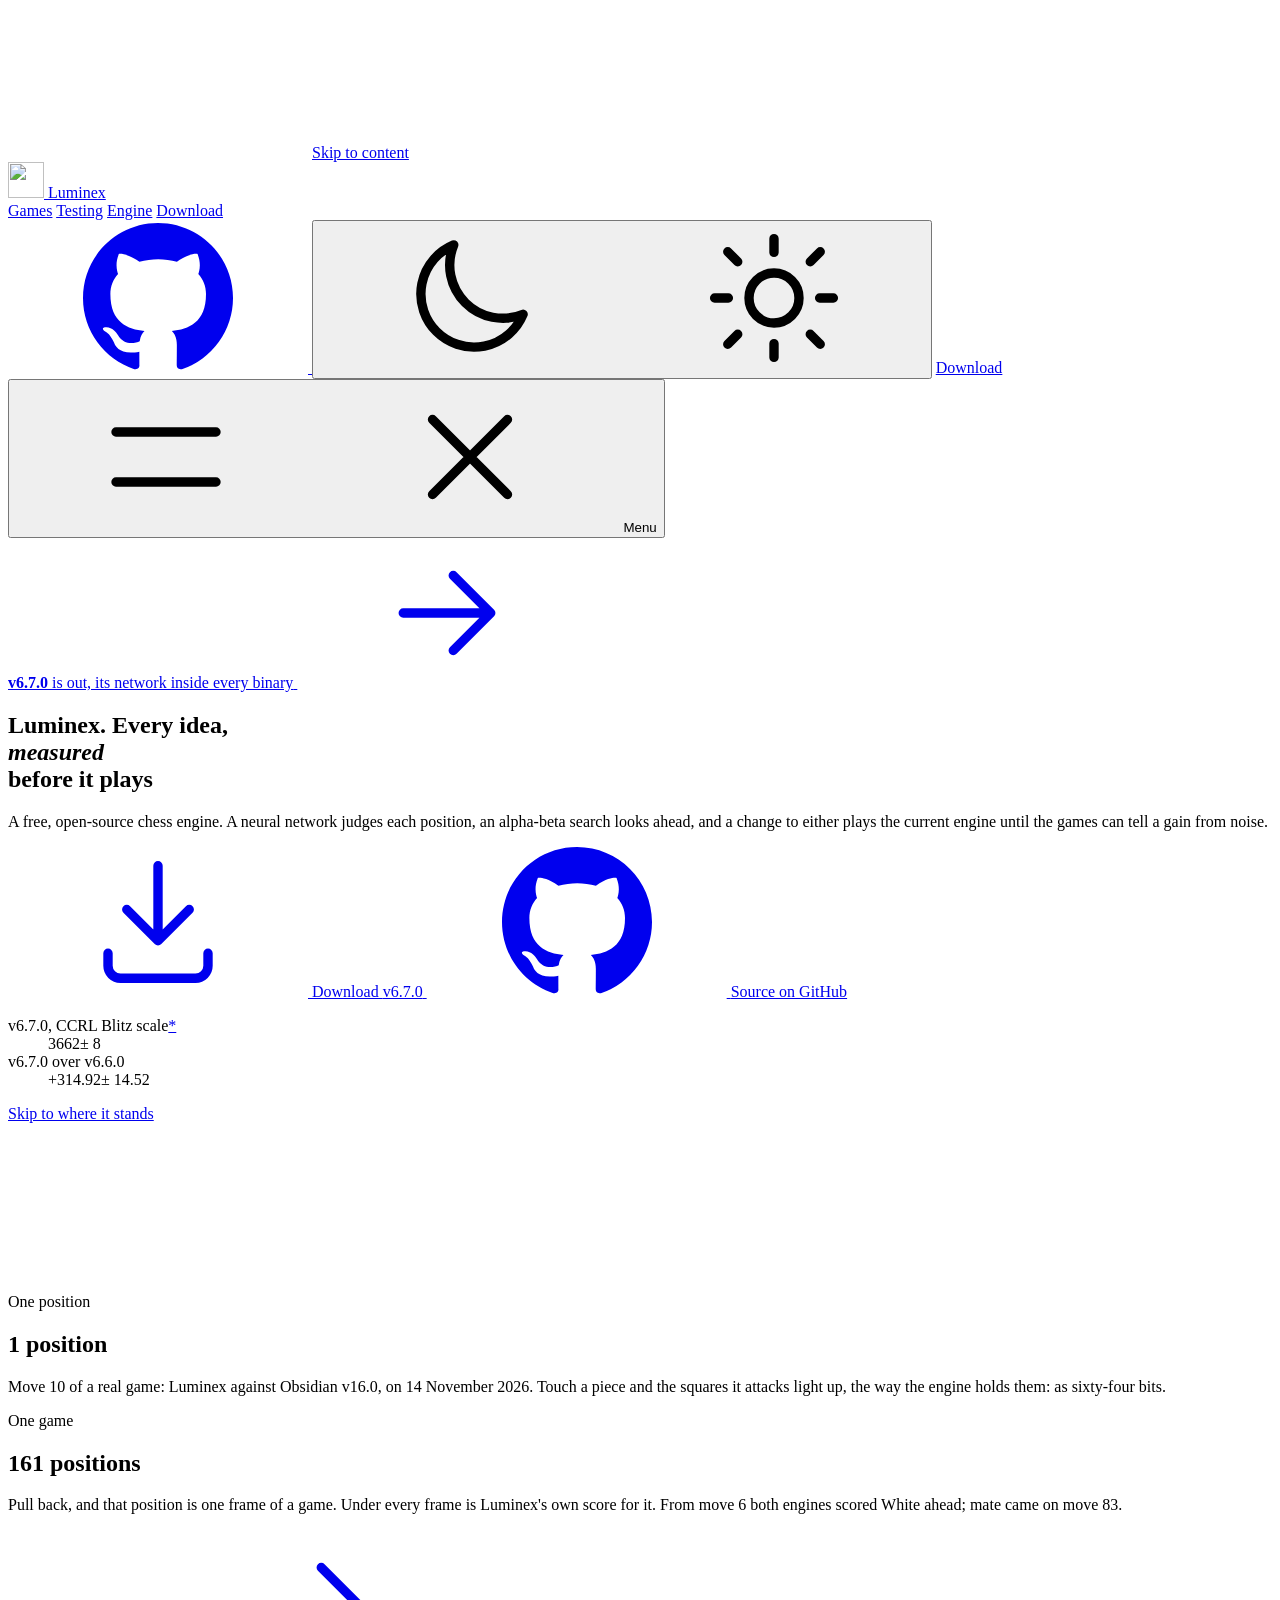
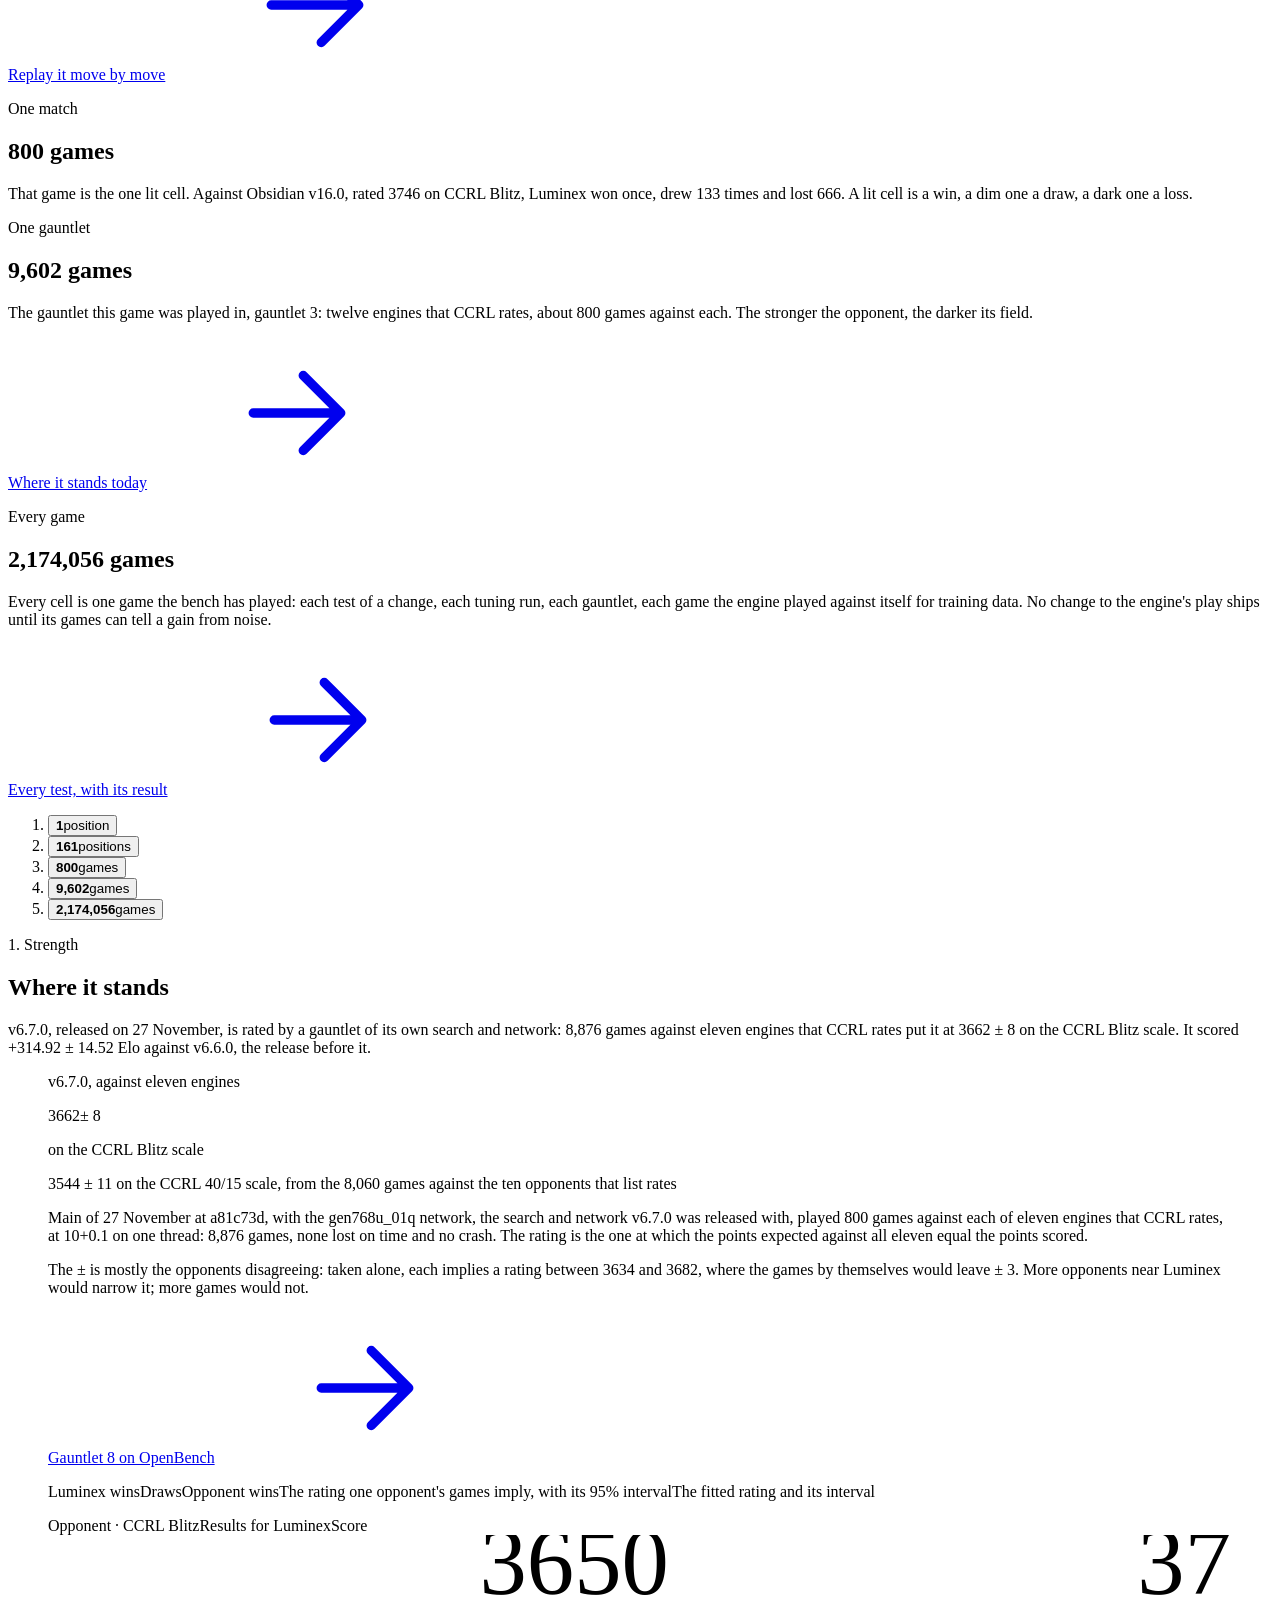
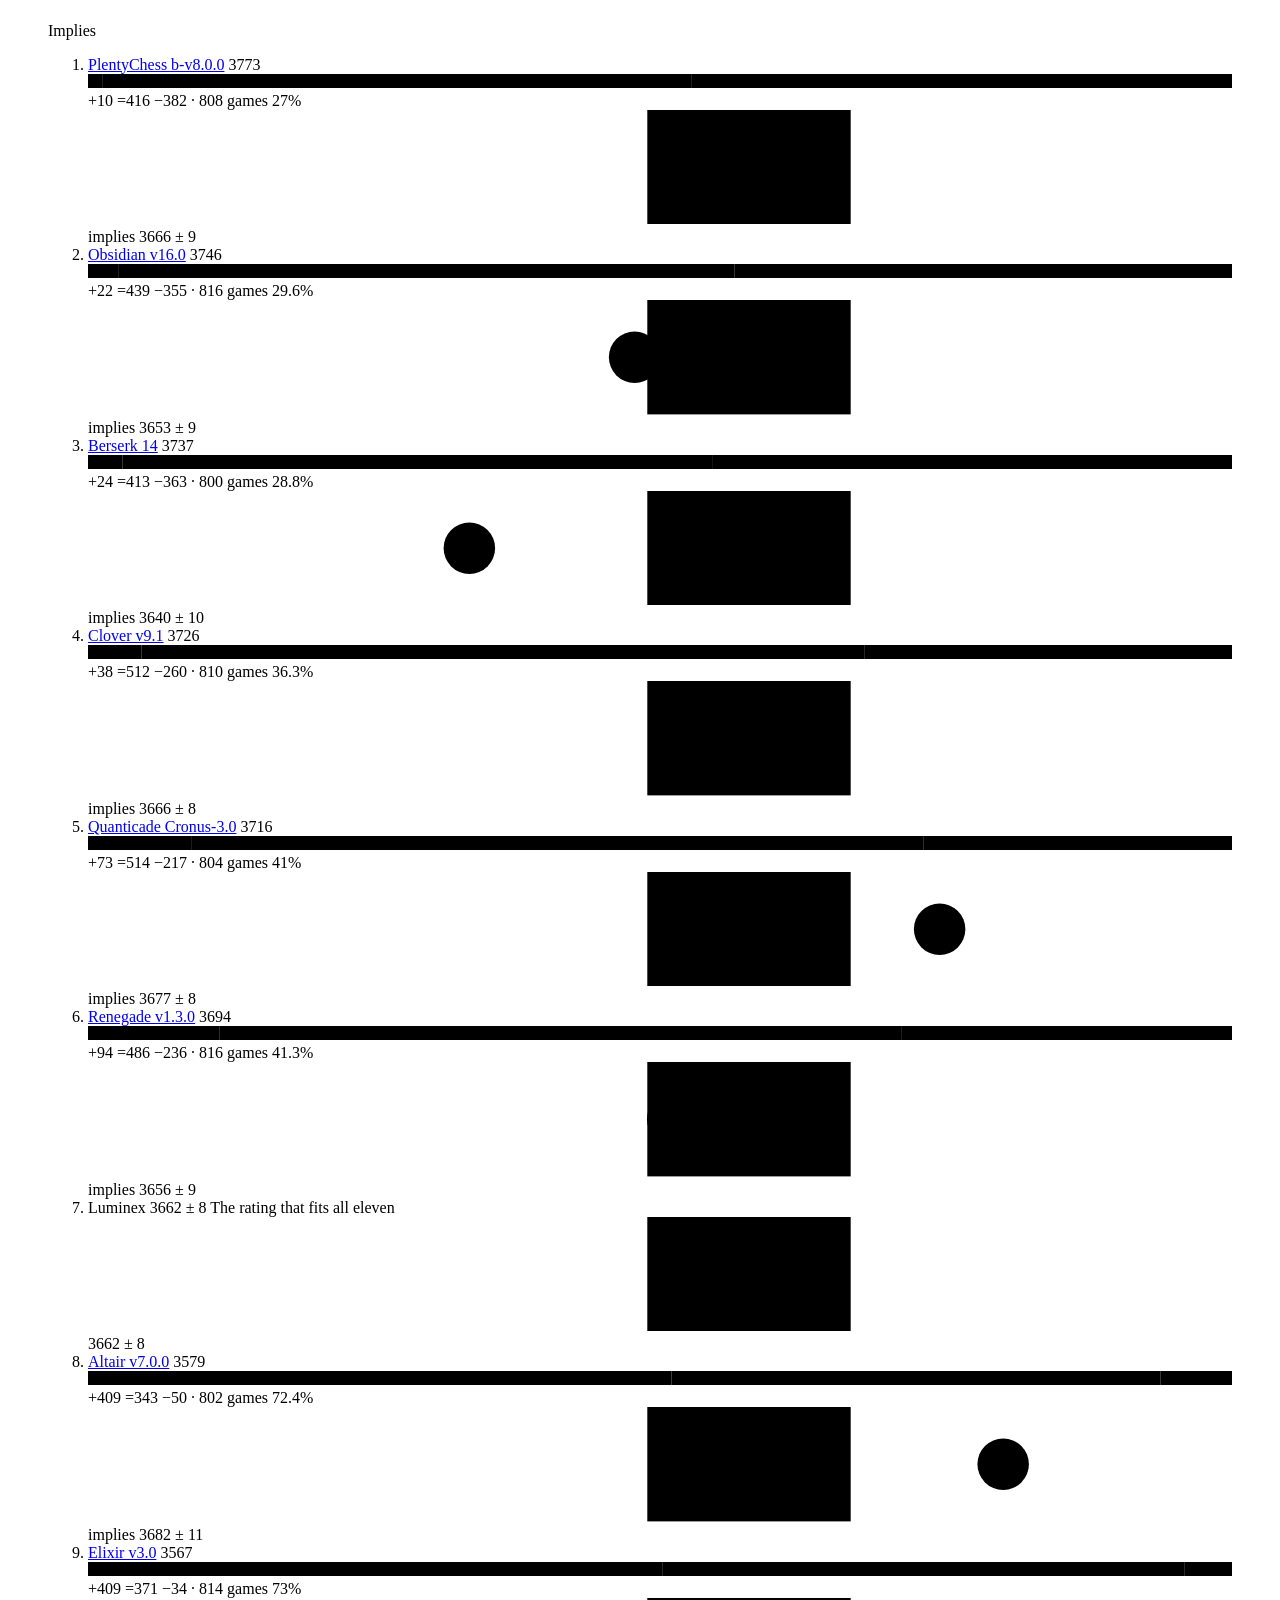
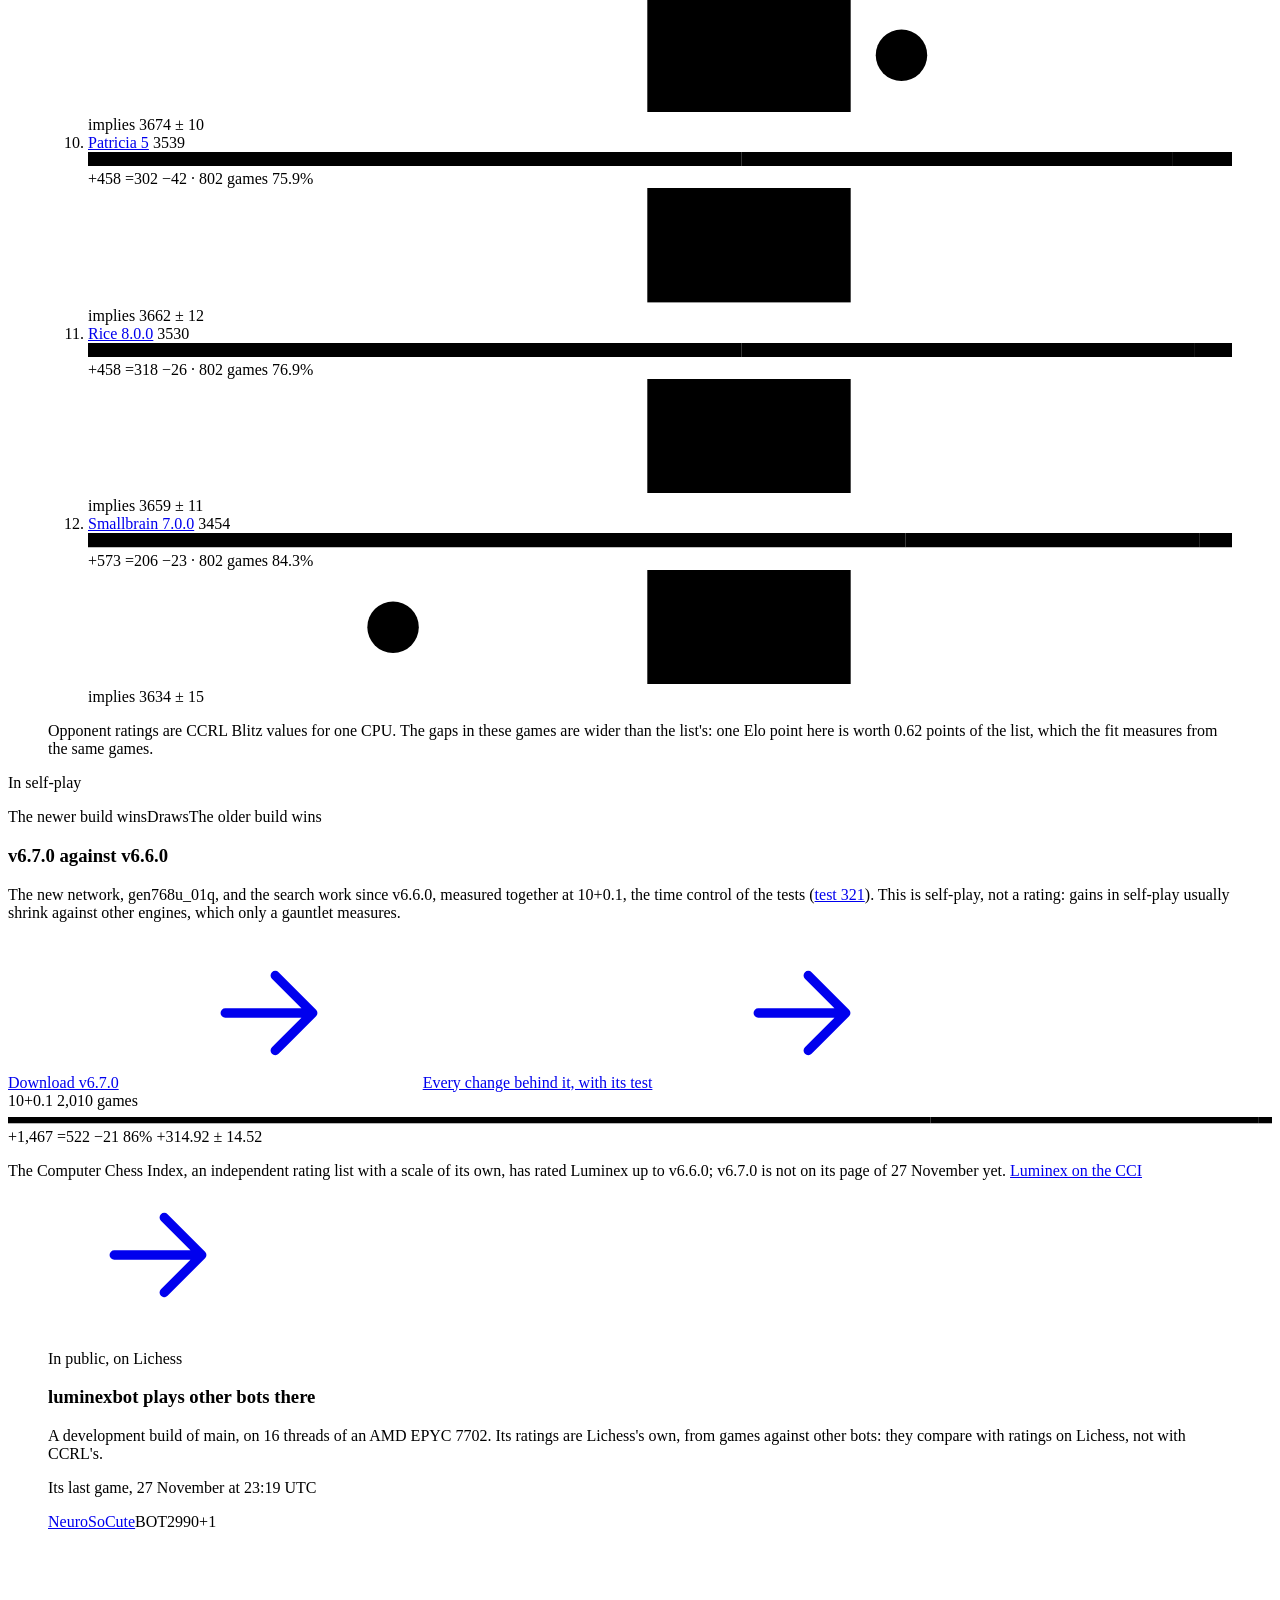
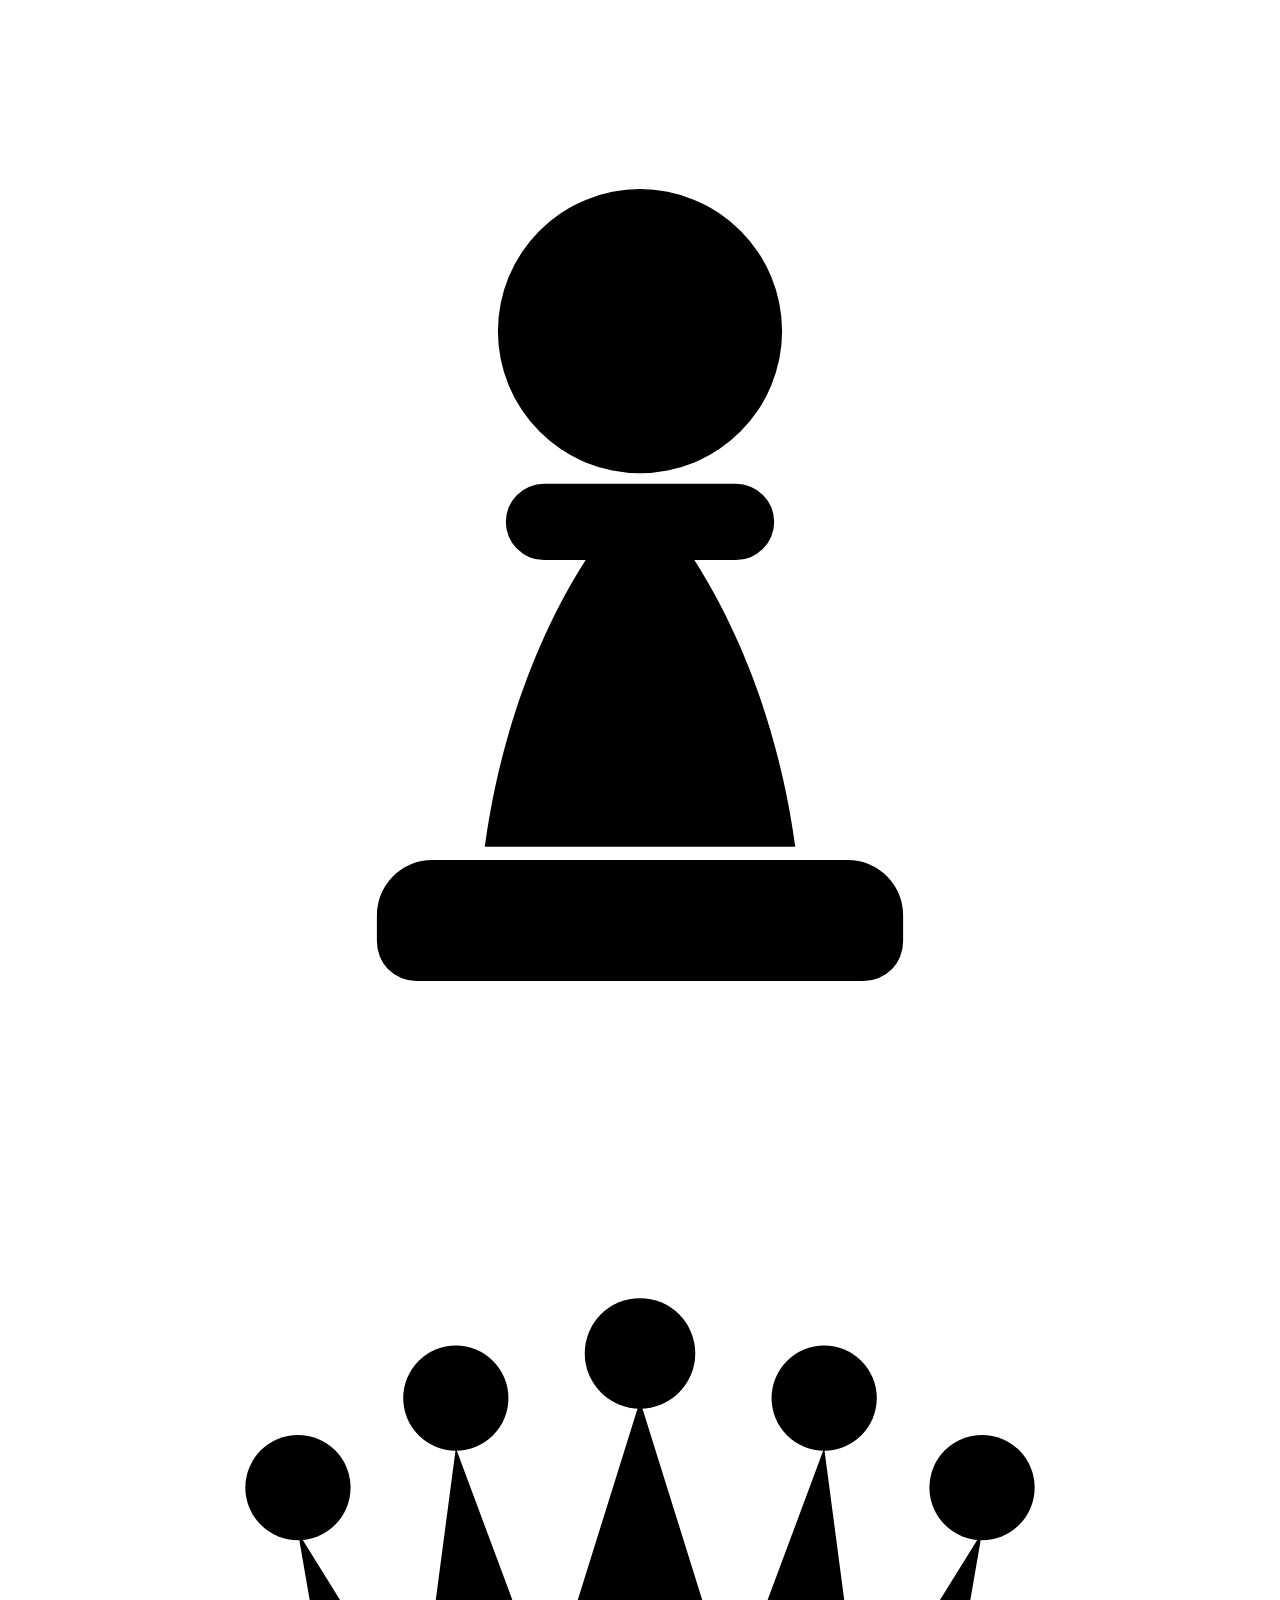
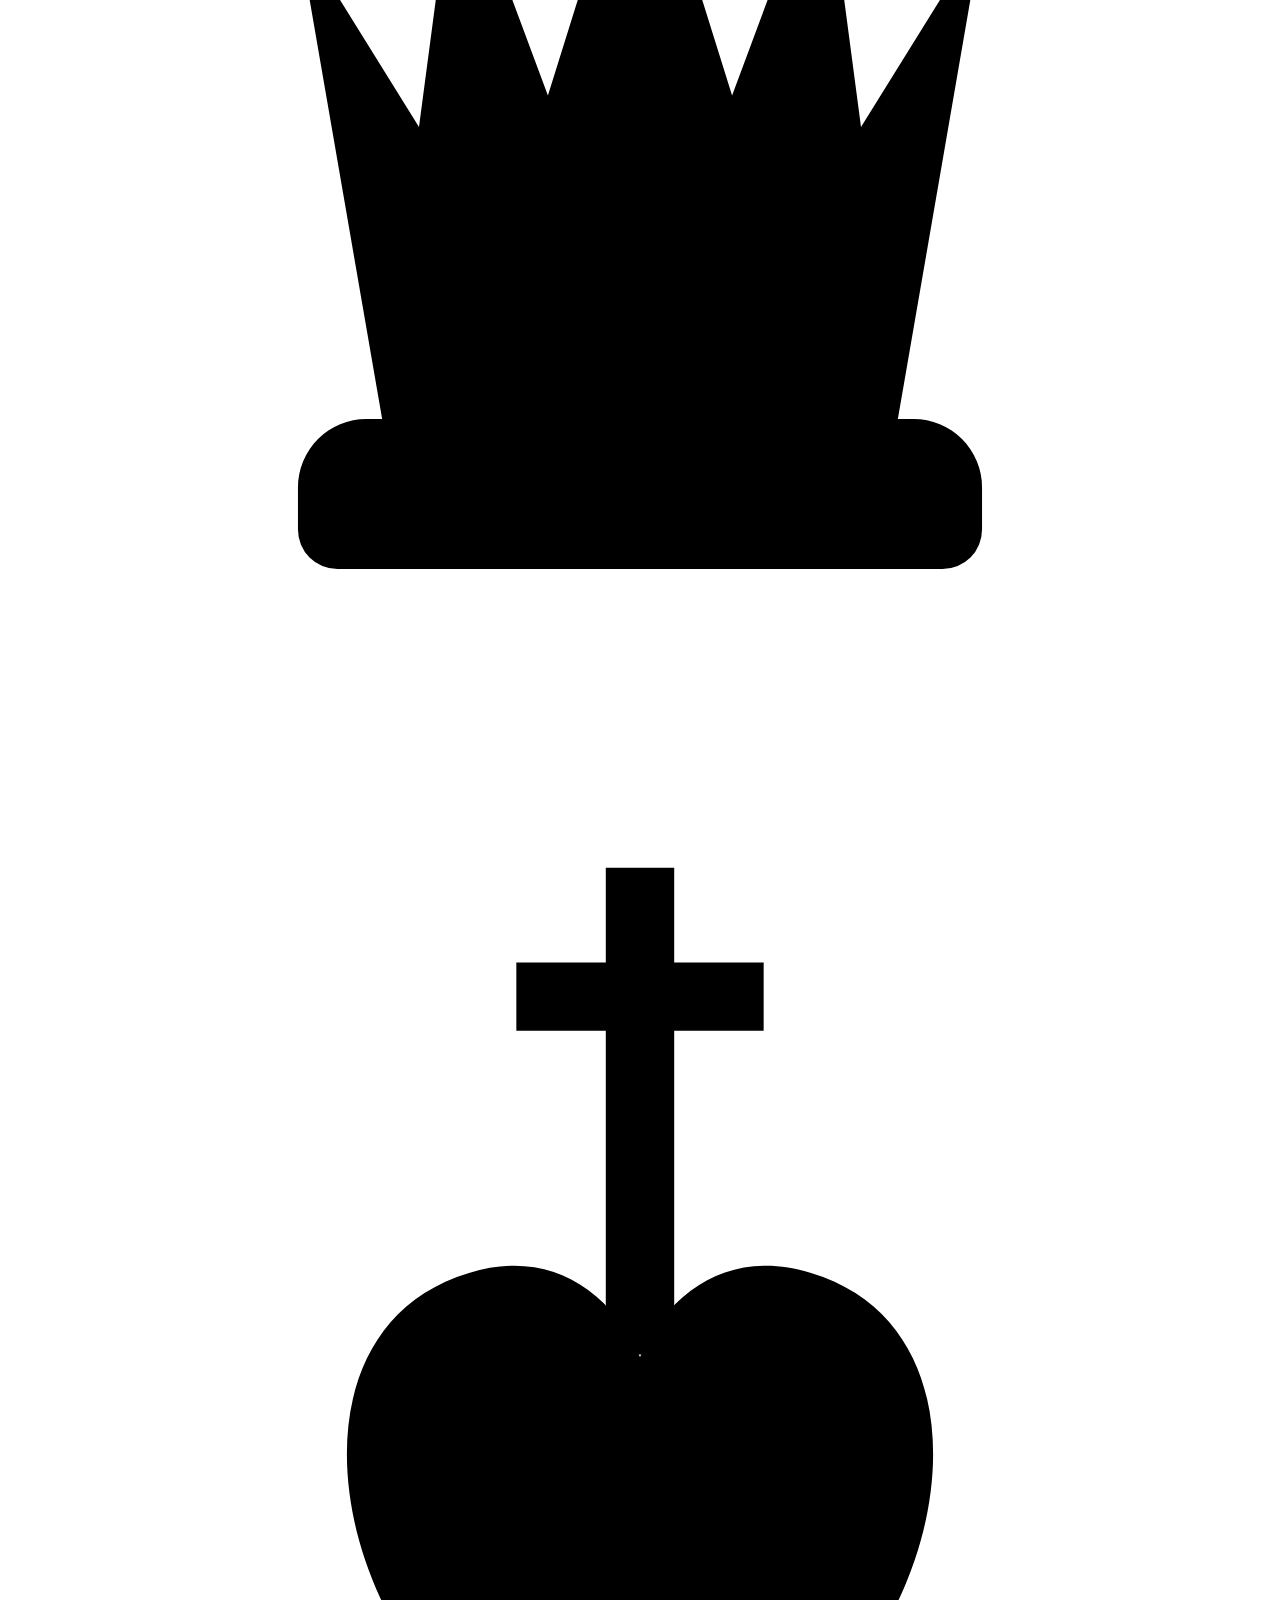
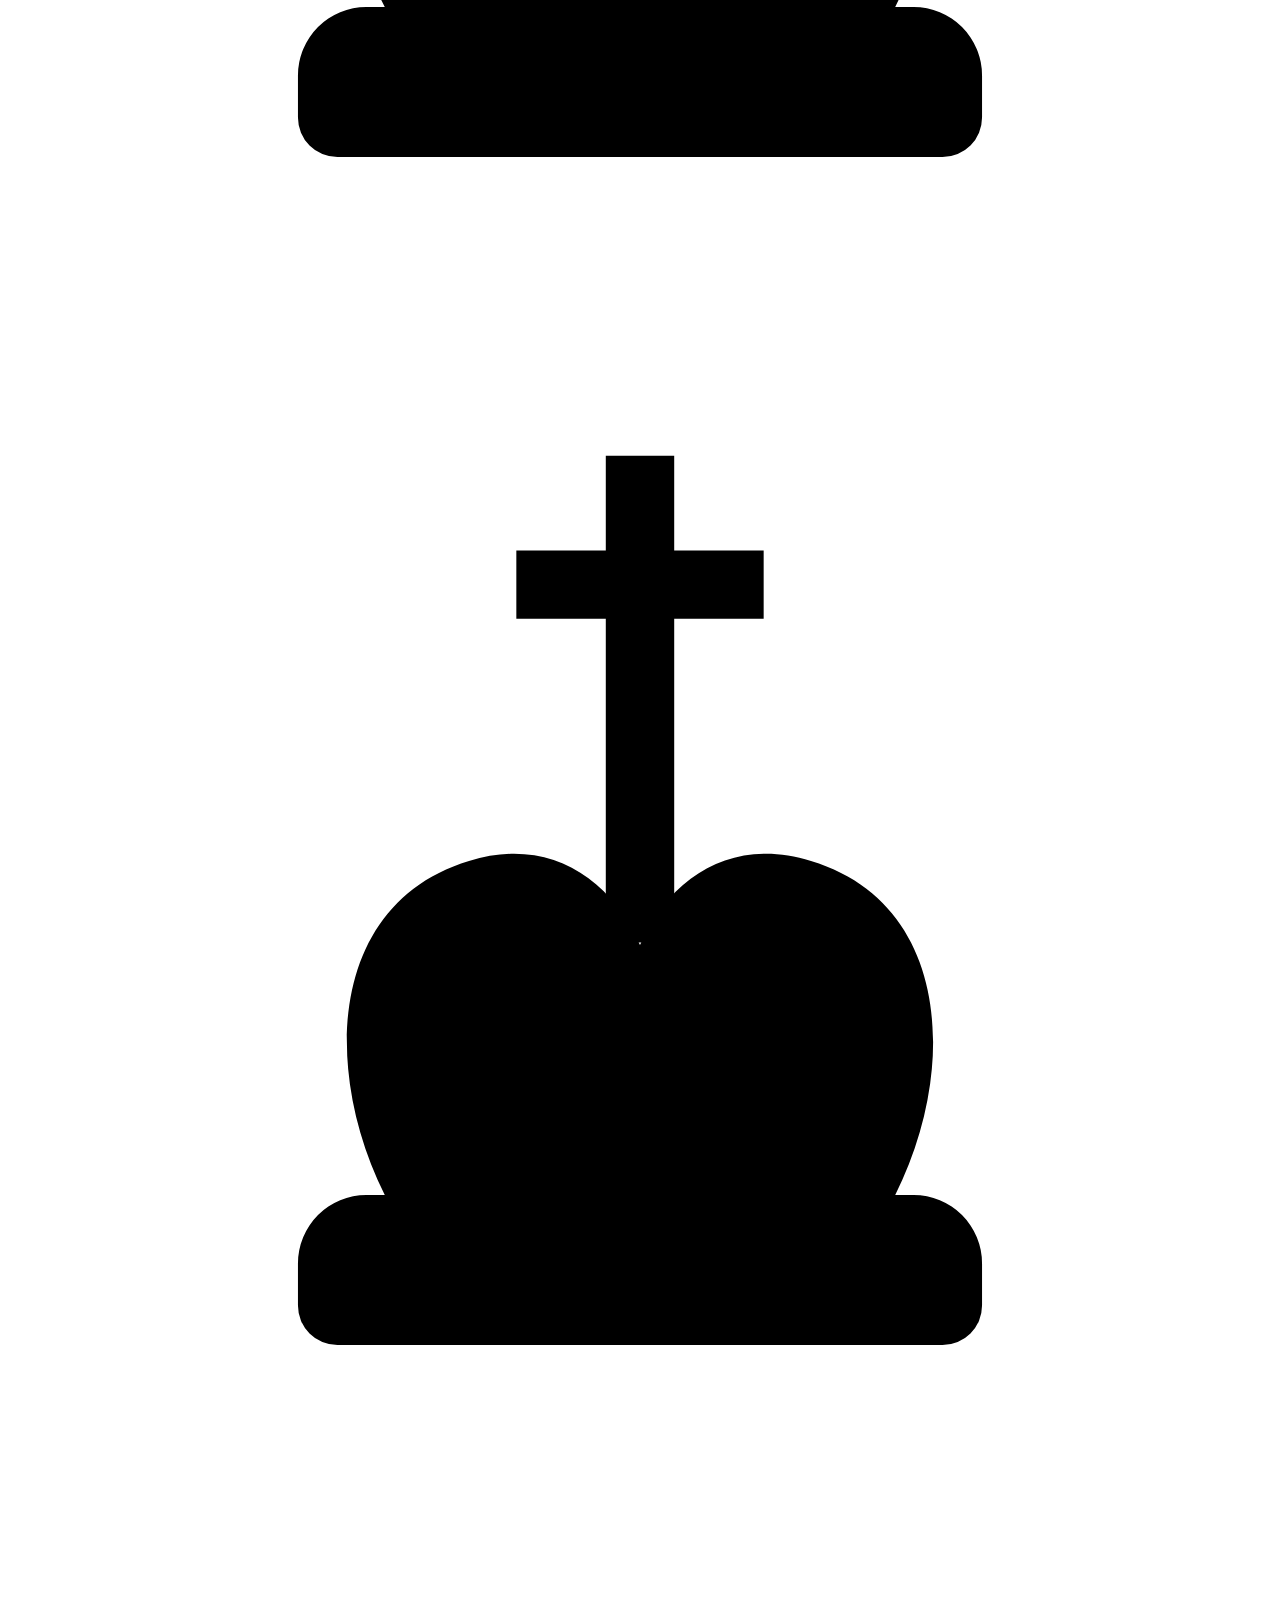
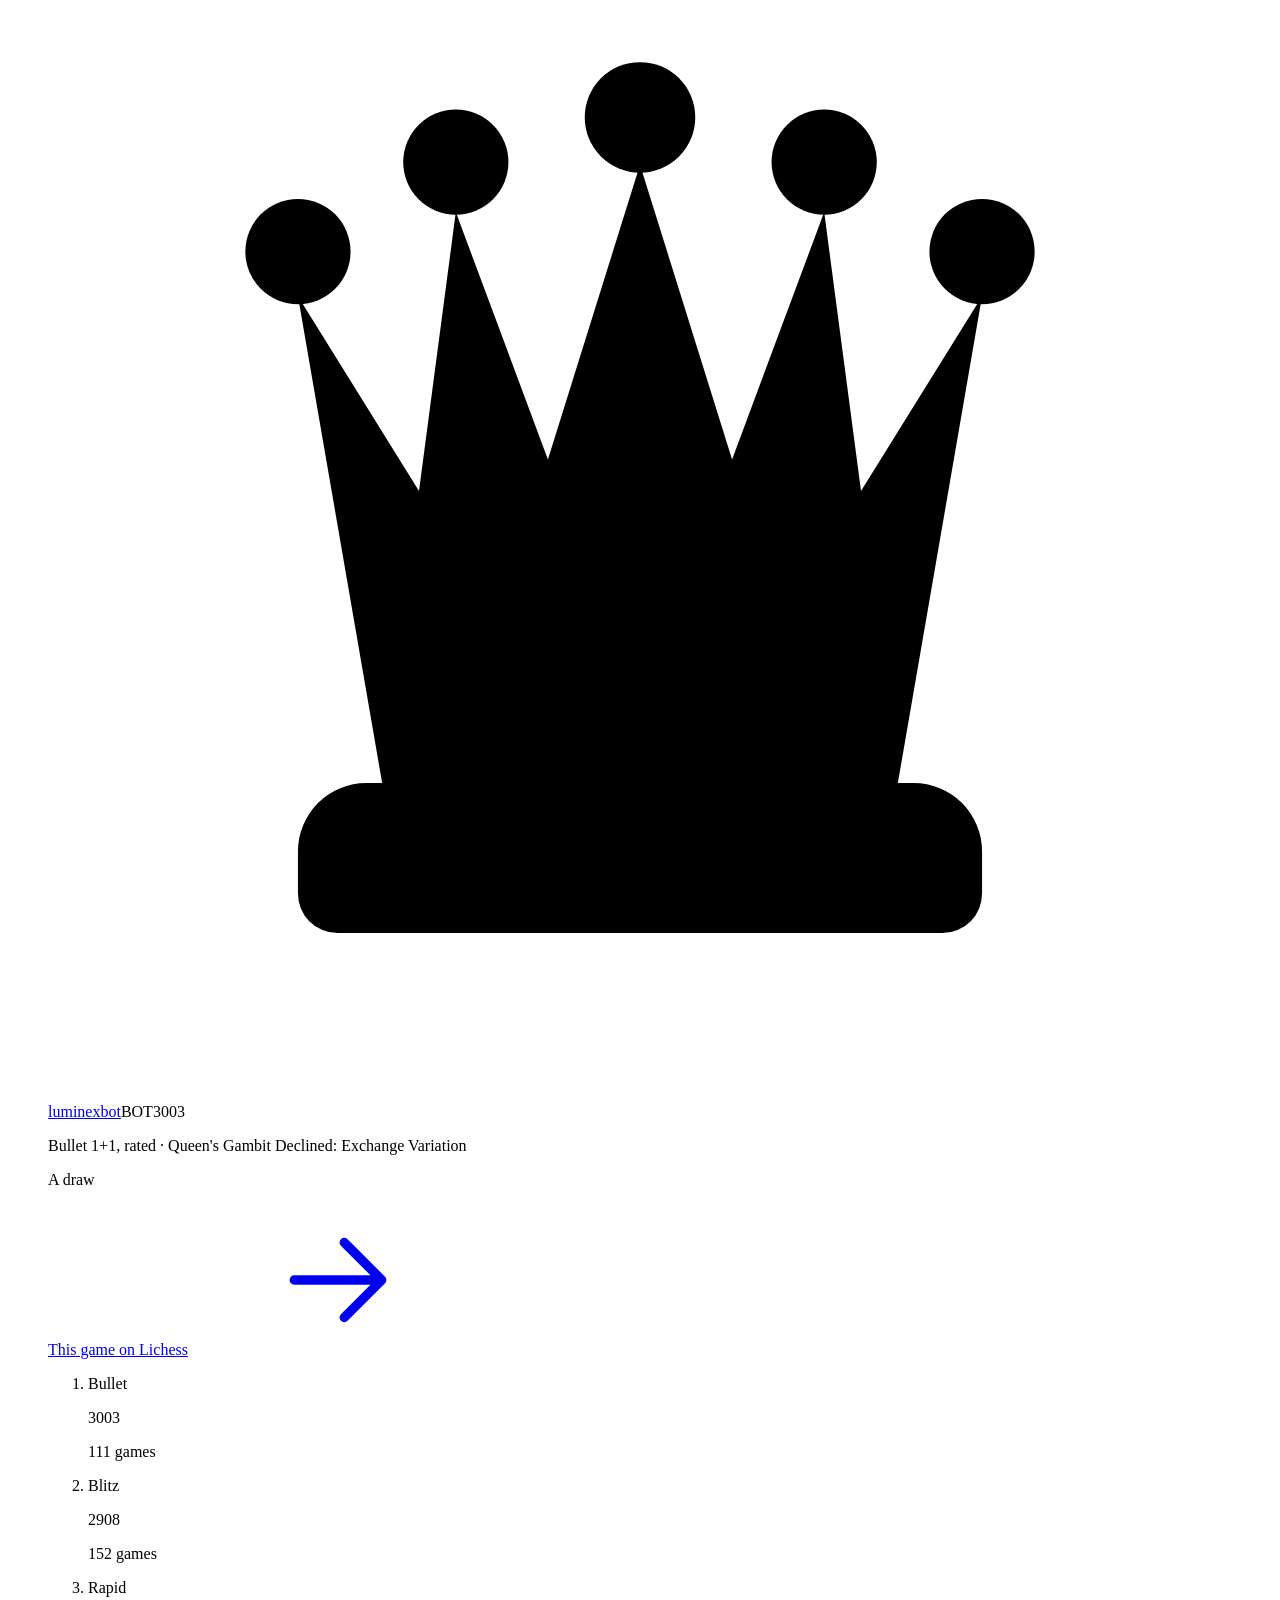
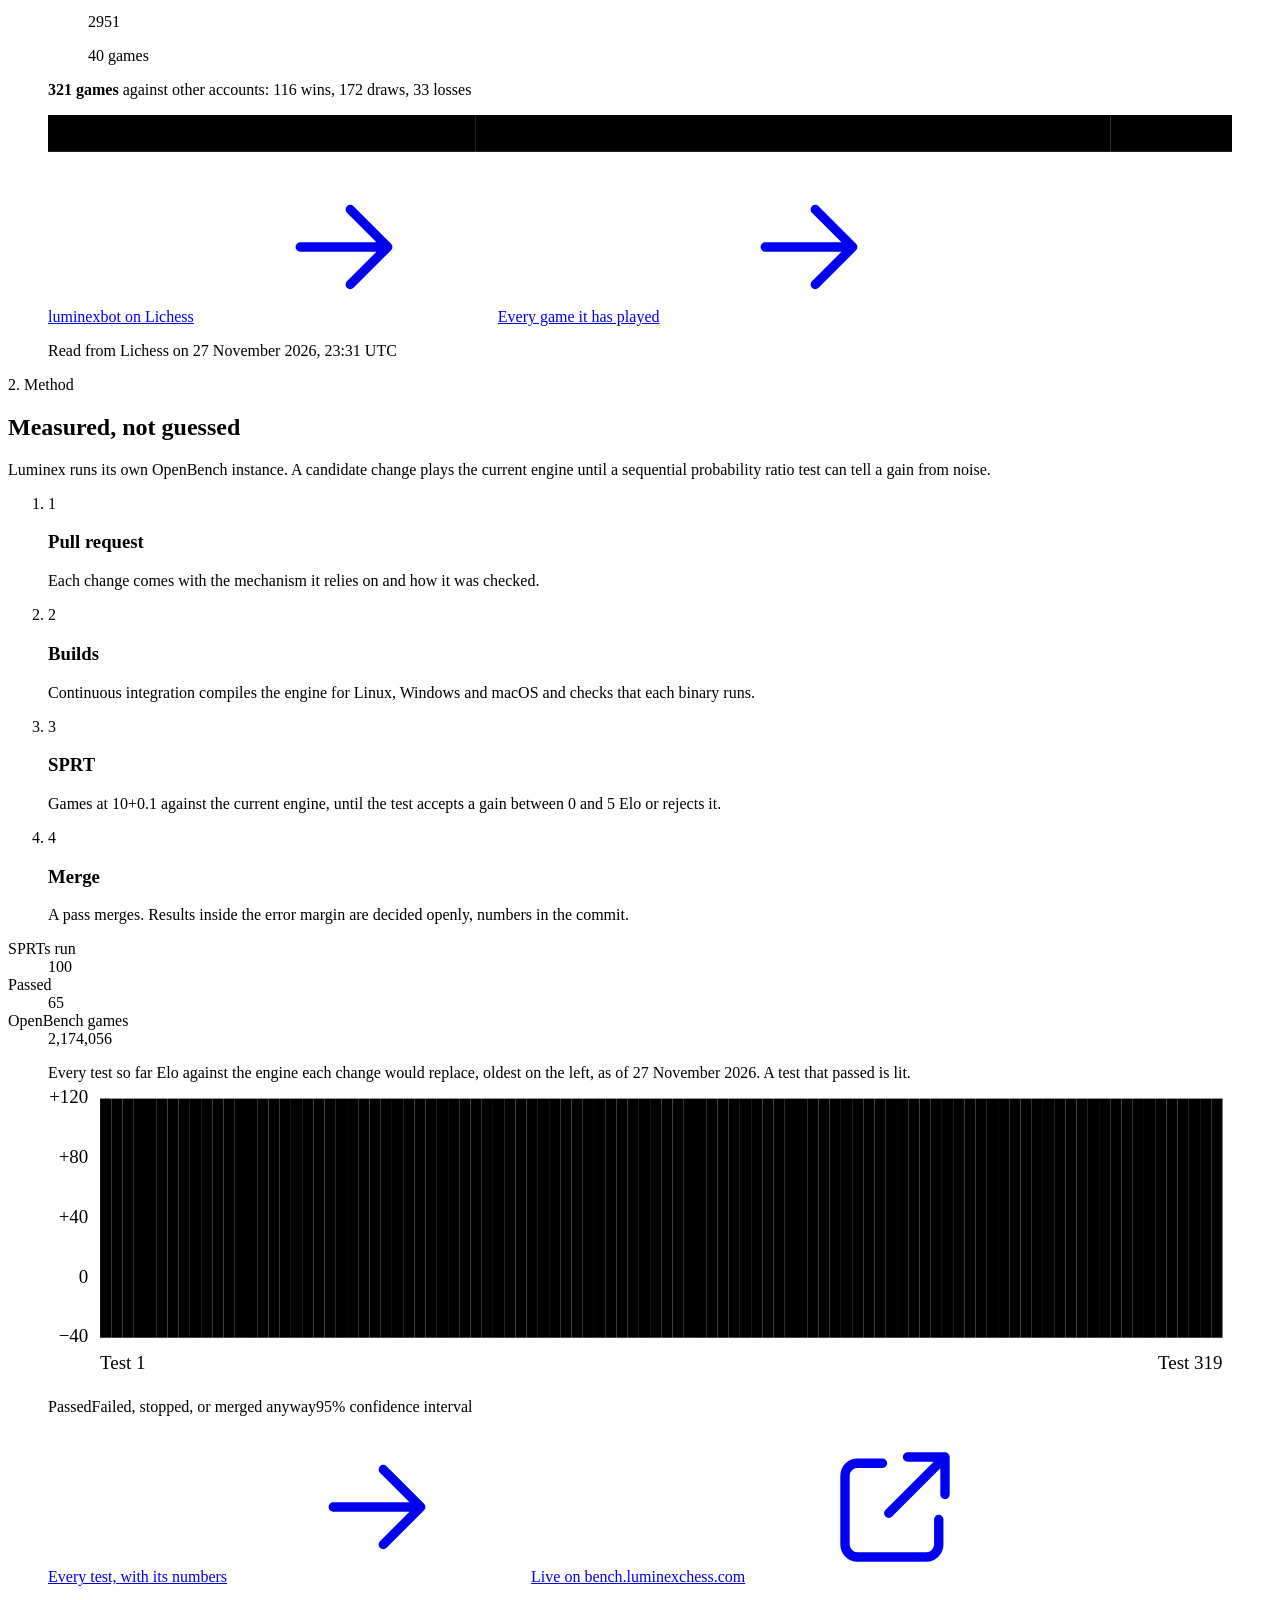
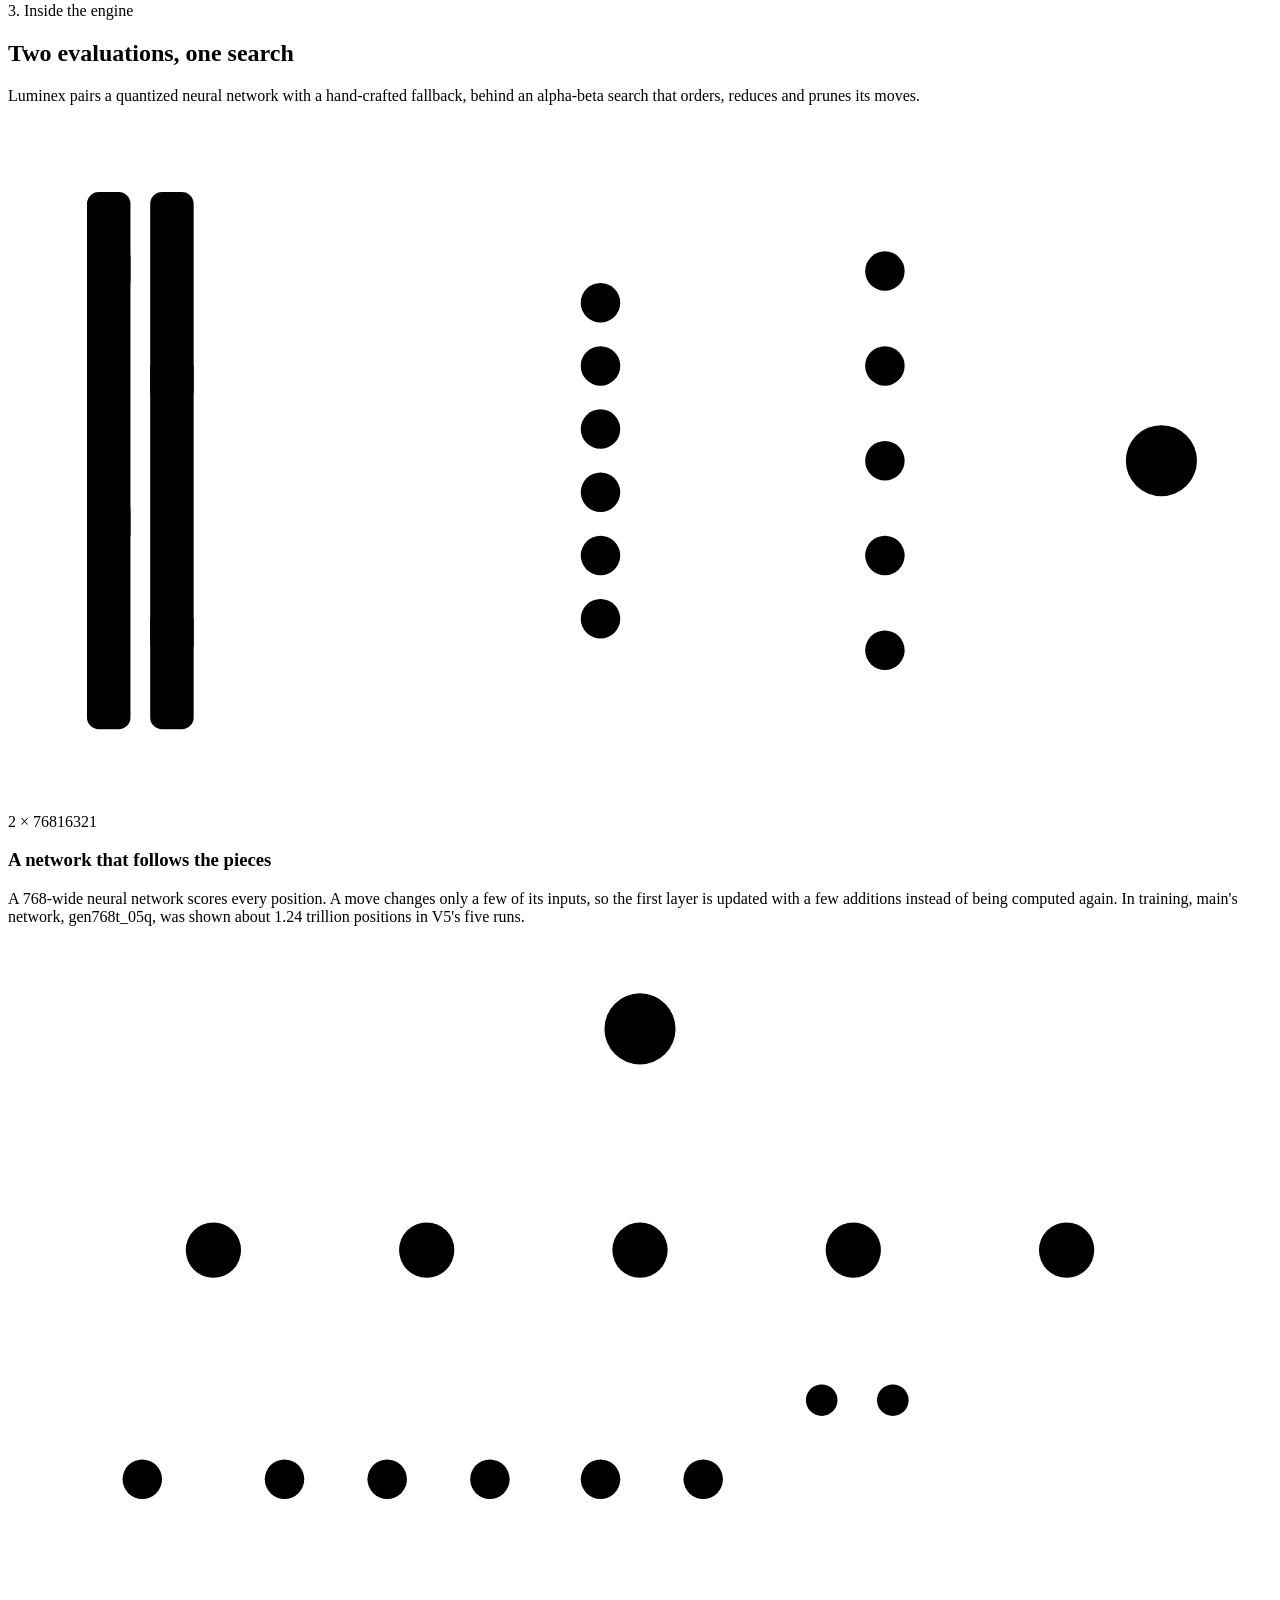
==== commit 4b02be7a: "Bring the site to v6.7.0 v6.7.0 is released, with gen768u_01q, V6's first network, and the search wo" ====
--- a/site/index.html
+++ b/site/index.html
@@ -8,7 +8,7 @@
   <link rel="canonical" href="https://luminexchess.com/">
   <meta name="theme-color" content="#050a14">
   <meta name="color-scheme" content="light dark">
-  <script src="/assets/js/theme.js?v=32"></script>
+  <script src="/assets/js/theme.js?v=33"></script>
   <link rel="icon" href="/favicon.ico" sizes="32x32">
   <link rel="icon" href="/assets/img/mark.svg" type="image/svg+xml">
   <link rel="icon" type="image/png" sizes="64x64" href="/assets/img/mark-64.png">
@@ -27,15 +27,15 @@
   <link rel="preload" href="/assets/fonts/bodoni-moda.woff2" as="font" type="font/woff2" crossorigin>
   <link rel="preload" href="/assets/fonts/schibsted-grotesk.woff2" as="font" type="font/woff2" crossorigin>
   <link rel="preload" href="/assets/fonts/fragment-mono.woff2" as="font" type="font/woff2" crossorigin>
-  <link rel="stylesheet" href="/assets/css/site.css?v=32">
-  <link rel="stylesheet" href="/assets/css/home.css?v=32">
-  <script src="/assets/js/site.js?v=32" defer></script>
-  <script src="/assets/js/cells.js?v=32" defer></script>
-  <script src="/assets/js/ride.js?v=32" defer></script>
-  <script src="/assets/js/knight.js?v=32" defer></script>
-  <script src="/assets/js/home.js?v=32" defer></script>
-  <script src="/assets/js/board.js?v=32" defer></script>
-  <script src="/assets/js/lichess.js?v=32" defer></script>
+  <link rel="stylesheet" href="/assets/css/site.css?v=33">
+  <link rel="stylesheet" href="/assets/css/home.css?v=33">
+  <script src="/assets/js/site.js?v=33" defer></script>
+  <script src="/assets/js/cells.js?v=33" defer></script>
+  <script src="/assets/js/ride.js?v=33" defer></script>
+  <script src="/assets/js/knight.js?v=33" defer></script>
+  <script src="/assets/js/home.js?v=33" defer></script>
+  <script src="/assets/js/board.js?v=33" defer></script>
+  <script src="/assets/js/lichess.js?v=33" defer></script>
   <script type="application/ld+json">
   {
     "@context": "https://schema.org",
@@ -45,7 +45,7 @@
     "applicationCategory": "GameApplication",
     "applicationSubCategory": "Chess engine",
     "operatingSystem": "Windows, Linux, macOS",
-    "softwareVersion": "6.6.0",
+    "softwareVersion": "6.7.0",
     "license": "https://www.gnu.org/licenses/gpl-3.0.html",
     "url": "https://luminexchess.com/",
     "downloadUrl": "https://github.com/changcheng967/Luminex/releases/latest",
@@ -141,7 +141,7 @@
           <div class="hero-copy">
             <div class="hero-knight" data-knight-fx="/assets/img/knight-glow.png" aria-hidden="true"></div>
             <a class="pill hero-pill" href="/download/">
-              <b>v6.6.0</b>
+              <b>v6.7.0</b>
               <span>is out, its network inside every binary</span>
               <svg class="icon" aria-hidden="true"><use href="#i-arrow"/></svg>
             </a>
@@ -153,7 +153,7 @@
             <div class="hero-cta">
               <a class="btn btn-primary" href="/download/">
                 <svg class="icon" aria-hidden="true"><use href="#i-download"/></svg>
-                <span>Download <span data-release-tag>v6.6.0</span></span>
+                <span>Download <span data-release-tag>v6.7.0</span></span>
               </a>
               <a class="btn btn-ghost" href="https://github.com/changcheng967/Luminex">
                 <svg class="icon" aria-hidden="true"><use href="#i-github"/></svg>
@@ -161,8 +161,8 @@
               </a>
             </div>
             <dl class="proof">
-            <div><dt>The development build of <!--@g:day-->23 November<!--/@g:day--><a class="fn-ref" href="#fn-elo" aria-describedby="fn-elo-label">*</a></dt><dd><span class="proof-n" data-odo><!--@g:n-->3640<!--/@g:n--></span><span class="u">± <!--@g:e-->8<!--/@g:e--></span></dd></div>
-            <div><dt>v6.6.0 over v6.5.1</dt><dd><span class="proof-n" data-odo>+246.55</span><span class="u">± 13.37</span></dd></div>
+            <div><dt>v6.7.0, CCRL Blitz scale<a class="fn-ref" href="#fn-elo" aria-describedby="fn-elo-label">*</a></dt><dd><span class="proof-n" data-odo><!--@g:n-->3662<!--/@g:n--></span><span class="u">± <!--@g:e-->8<!--/@g:e--></span></dd></div>
+            <div><dt>v6.7.0 over v6.6.0</dt><dd><span class="proof-n" data-odo>+314.92</span><span class="u">± 14.52</span></dd></div>
             </dl>
           </div>
         </div>
@@ -202,7 +202,7 @@
               </article>
               <article class="scale" data-scale="4">
                 <p class="kicker">Every game</p>
-                <h2 class="scale-n"><span class="scale-num" data-wall-games>2,094,314</span> <span class="scale-unit">games</span></h2>
+                <h2 class="scale-n"><span class="scale-num" data-wall-games>2,174,056</span> <span class="scale-unit">games</span></h2>
                 <p class="scale-text">Every cell is one game the bench has played: each test of a change, each tuning run, each gauntlet, each game the engine played against itself for training data. No change to the engine's play ships until its games can tell a gain from noise.</p>
                 <a class="link" href="/tests/"><span>Every test, with its result</span><svg class="icon" aria-hidden="true"><use href="#i-arrow"/></svg></a>
                 <div class="ride-still" data-still></div>
@@ -215,7 +215,7 @@
             <li><button type="button" data-go="1"><b data-count="plies">161</b><span>positions</span></button></li>
             <li><button type="button" data-go="2"><b data-count="match">800</b><span>games</span></button></li>
             <li><button type="button" data-go="3"><b>9,602</b><span>games</span></button></li>
-            <li><button type="button" data-go="4"><b data-wall-games>2,094,314</b><span>games</span></button></li>
+            <li><button type="button" data-go="4"><b data-wall-games>2,174,056</b><span>games</span></button></li>
           </ol>
         </div>
       </div>
@@ -226,147 +226,146 @@
         <header class="sec-head">
           <p class="kicker"><span class="kicker-n">1.</span> Strength</p>
           <h2 id="strength-title" class="h-l">Where it stands</h2>
-          <p class="lede">The development build, main of <!--@g:day-->23 November<!--/@g:day-->, is rated by a gauntlet: <!--@g:games-->9,024<!--/@g:games--> games against <!--@g:count-->eleven<!--/@g:count--> engines that CCRL rates put it at <!--@g:rating-->3640 ± 8<!--/@g:rating--> on the CCRL Blitz scale. The release, v6.6.0, scored +246.55 ± 13.37 Elo against v6.5.1, the release before it.</p>
+          <p class="lede">v6.7.0, released on 27 November, is rated by a gauntlet of its own search and network: <!--@g:games-->8,876<!--/@g:games--> games against <!--@g:count-->eleven<!--/@g:count--> engines that CCRL rates put it at <!--@g:rating-->3662 ± 8<!--/@g:rating--> on the CCRL Blitz scale. It scored +314.92 ± 14.52 Elo against v6.6.0, the release before it.</p>
         </header>
 
         <figure class="card gnt" id="gauntlet" data-gauntlet aria-labelledby="gauntlet-title">
           <!-- @gauntlet -->
             <figcaption class="gnt-head">
               <div class="gnt-score-box">
-                <p class="fact-label" id="gauntlet-title">The development build of 23 November, against eleven engines</p>
-                <p class="gnt-num num"><span data-odo>3640</span><span class="gnt-pm">± 8</span></p>
+                <p class="fact-label" id="gauntlet-title">v6.7.0, against eleven engines</p>
+                <p class="gnt-num num"><span data-odo>3662</span><span class="gnt-pm">± 8</span></p>
                 <p class="gnt-on">on the CCRL Blitz scale</p>
-                <p class="gnt-also"><span class="num">3527 ± 10</span> on the CCRL 40/15 scale, from the 8,222 games against the ten opponents that list rates</p>
+                <p class="gnt-also"><span class="num">3544 ± 11</span> on the CCRL 40/15 scale, from the 8,060 games against the ten opponents that list rates</p>
               </div>
               <div class="gnt-text">
-                <p>Main of 23 November at 3ba03c8, with the gen768t_05q network, played 800 games against each of eleven engines that CCRL rates, at 10+0.1 on one thread: 9,024 games, none lost on time and no crash. The rating is the one at which the points expected against all eleven equal the points scored.</p>
-                <p>The ± is mostly the opponents disagreeing: taken alone, each implies a rating between 3620 and 3653, where the games by themselves would leave ± 3. More opponents near Luminex would narrow it; more games would not.</p>
-                <p class="gnt-since">Since then main has gained six more search fixes, merged on the owner&#x27;s decision after their SPRT was stopped undecided at +2.09 ± 2.14 Elo (test 286), a change to the accumulators&#x27; memory layout that searches the same trees 1.8% faster on the test workers (#133), and five search changes that each passed an SPRT, at +2.93 ± 2.33 (test 293), +9.06 ± 5.01 (test 296), +1.57 ± 1.06 (test 303), +15.13 ± 6.56 (test 308) and +3.30 ± 2.56 (test 309). No gauntlet has rated them yet.</p>
-                <a class="link" href="https://bench.luminexchess.com/gauntlet/7/"><span>Gauntlet 7 on OpenBench</span><svg class="icon" aria-hidden="true"><use href="#i-arrow"/></svg></a>
+                <p>Main of 27 November at a81c73d, with the gen768u_01q network, the search and network v6.7.0 was released with, played 800 games against each of eleven engines that CCRL rates, at 10+0.1 on one thread: 8,876 games, none lost on time and no crash. The rating is the one at which the points expected against all eleven equal the points scored.</p>
+                <p>The ± is mostly the opponents disagreeing: taken alone, each implies a rating between 3634 and 3682, where the games by themselves would leave ± 3. More opponents near Luminex would narrow it; more games would not.</p>
+                <a class="link" href="https://bench.luminexchess.com/gauntlet/8/"><span>Gauntlet 8 on OpenBench</span><svg class="icon" aria-hidden="true"><use href="#i-arrow"/></svg></a>
               </div>
             </figcaption>
             <p class="legend gnt-legend"><span><i class="k-w"></i>Luminex wins</span><span><i class="k-d"></i>Draws</span><span><i class="k-l"></i>Opponent wins</span><span class="of-plot"><i class="k-dot"></i>The rating one opponent's games imply, with its 95% interval</span><span class="of-plot"><i class="k-band"></i>The fitted rating and its interval</span></p>
-            <div class="gnt-cols" aria-hidden="true"><span>Opponent · CCRL Blitz</span><span>Results for Luminex</span><span>Score</span><svg class="gnt-axis" viewBox="0 0 200 14" focusable="false"><text x="0" y="10" text-anchor="middle">3600</text><text x="142.86" y="10" text-anchor="middle">3650</text></svg><span>Implies</span></div>
+            <div class="gnt-cols" aria-hidden="true"><span>Opponent · CCRL Blitz</span><span>Results for Luminex</span><span>Score</span><svg class="gnt-axis" viewBox="0 0 200 14" focusable="false"><text x="88.89" y="10" text-anchor="middle">3650</text><text x="200" y="10" text-anchor="middle">3700</text></svg><span>Implies</span></div>
             <ol class="gnt-rows" aria-label="Results against eleven rated engines, strongest first, with Luminex where its rating puts it">
               <li class="gnt-row">
-                <span class="gnt-name"><a href="https://bench.luminexchess.com/test/274/">PlentyChess b-v8.0.0</a> <span class="gnt-rating num">3773</span></span>
+                <span class="gnt-name"><a href="https://bench.luminexchess.com/test/322/">PlentyChess b-v8.0.0</a> <span class="gnt-rating num">3773</span></span>
                 <span class="gnt-result">
-                  <svg class="wdl" viewBox="0 0 808 10" preserveAspectRatio="none" aria-hidden="true" focusable="false"><rect class="wdl-w" x="0" width="12" height="10"/><rect class="wdl-d" x="12" width="365" height="10"/><rect class="wdl-l" x="377" width="431" height="10"/></svg>
-                  <span class="gnt-games">+12 =365 −431<span class="gnt-n"> · 808 games</span></span>
+                  <svg class="wdl" viewBox="0 0 808 10" preserveAspectRatio="none" aria-hidden="true" focusable="false"><rect class="wdl-w" x="0" width="10" height="10"/><rect class="wdl-d" x="10" width="416" height="10"/><rect class="wdl-l" x="426" width="382" height="10"/></svg>
+                  <span class="gnt-games">+10 =416 −382<span class="gnt-n"> · 808 games</span></span>
                 </span>
-                <span class="gnt-score num">24.1%</span>
-                <svg class="gnt-forest" viewBox="0 0 200 20" aria-hidden="true" focusable="false"><rect class="gf-band" x="91.43" width="45.71" height="20"/><line class="gf-fit" x1="114.29" x2="114.29" y2="20"/><line class="gf-whisk" x1="105.71" x2="168.57" y1="10" y2="10"/><circle class="gf-dot" cx="137.14" cy="10" r="4.5"/></svg>
-                <span class="gnt-implied num"><span class="gnt-says">implies </span>3648 <span class="gnt-err">± 11</span></span>
+                <span class="gnt-score num">27%</span>
+                <svg class="gnt-forest" viewBox="0 0 200 20" aria-hidden="true" focusable="false"><rect class="gf-band" x="97.78" width="35.56" height="20"/><line class="gf-fit" x1="115.56" x2="115.56" y2="20"/><line class="gf-whisk" x1="104.44" x2="144.44" y1="10" y2="10"/><circle class="gf-dot" cx="124.44" cy="10" r="4.5"/></svg>
+                <span class="gnt-implied num"><span class="gnt-says">implies </span>3666 <span class="gnt-err">± 9</span></span>
               </li>
               <li class="gnt-row">
-                <span class="gnt-name"><a href="https://bench.luminexchess.com/test/275/">Obsidian v16.0</a> <span class="gnt-rating num">3746</span></span>
+                <span class="gnt-name"><a href="https://bench.luminexchess.com/test/323/">Obsidian v16.0</a> <span class="gnt-rating num">3746</span></span>
                 <span class="gnt-result">
-                  <svg class="wdl" viewBox="0 0 812 10" preserveAspectRatio="none" aria-hidden="true" focusable="false"><rect class="wdl-w" x="0" width="13" height="10"/><rect class="wdl-d" x="13" width="399" height="10"/><rect class="wdl-l" x="412" width="400" height="10"/></svg>
-                  <span class="gnt-games">+13 =399 −400<span class="gnt-n"> · 812 games</span></span>
+                  <svg class="wdl" viewBox="0 0 816 10" preserveAspectRatio="none" aria-hidden="true" focusable="false"><rect class="wdl-w" x="0" width="22" height="10"/><rect class="wdl-d" x="22" width="439" height="10"/><rect class="wdl-l" x="461" width="355" height="10"/></svg>
+                  <span class="gnt-games">+22 =439 −355<span class="gnt-n"> · 816 games</span></span>
                 </span>
-                <span class="gnt-score num">26.2%</span>
-                <svg class="gnt-forest" viewBox="0 0 200 20" aria-hidden="true" focusable="false"><rect class="gf-band" x="91.43" width="45.71" height="20"/><line class="gf-fit" x1="114.29" x2="114.29" y2="20"/><line class="gf-whisk" x1="65.71" x2="122.86" y1="10" y2="10"/><circle class="gf-dot" cx="94.29" cy="10" r="4.5"/></svg>
-                <span class="gnt-implied num"><span class="gnt-says">implies </span>3633 <span class="gnt-err">± 10</span></span>
-              </li>
-              <li class="gnt-row">
-                <span class="gnt-name"><a href="https://bench.luminexchess.com/test/276/">Berserk 14</a> <span class="gnt-rating num">3737</span></span>
-                <span class="gnt-result">
-                  <svg class="wdl" viewBox="0 0 806 10" preserveAspectRatio="none" aria-hidden="true" focusable="false"><rect class="wdl-w" x="0" width="21" height="10"/><rect class="wdl-d" x="21" width="367" height="10"/><rect class="wdl-l" x="388" width="418" height="10"/></svg>
-                  <span class="gnt-games">+21 =367 −418<span class="gnt-n"> · 806 games</span></span>
-                </span>
-                <span class="gnt-score num">25.4%</span>
-                <svg class="gnt-forest" viewBox="0 0 200 20" aria-hidden="true" focusable="false"><rect class="gf-band" x="91.43" width="45.71" height="20"/><line class="gf-fit" x1="114.29" x2="114.29" y2="20"/><line class="gf-whisk" x1="28.57" x2="85.71" y1="10" y2="10"/><circle class="gf-dot" cx="57.14" cy="10" r="4.5"/></svg>
-                <span class="gnt-implied num"><span class="gnt-says">implies </span>3620 <span class="gnt-err">± 10</span></span>
-              </li>
-              <li class="gnt-row">
-                <span class="gnt-name"><a href="https://bench.luminexchess.com/test/277/">Clover v9.1</a> <span class="gnt-rating num">3726</span></span>
-                <span class="gnt-result">
-                  <svg class="wdl" viewBox="0 0 808 10" preserveAspectRatio="none" aria-hidden="true" focusable="false"><rect class="wdl-w" x="0" width="23" height="10"/><rect class="wdl-d" x="23" width="454" height="10"/><rect class="wdl-l" x="477" width="331" height="10"/></svg>
-                  <span class="gnt-games">+23 =454 −331<span class="gnt-n"> · 808 games</span></span>
-                </span>
-                <span class="gnt-score num">30.9%</span>
-                <svg class="gnt-forest" viewBox="0 0 200 20" aria-hidden="true" focusable="false"><rect class="gf-band" x="91.43" width="45.71" height="20"/><line class="gf-fit" x1="114.29" x2="114.29" y2="20"/><line class="gf-whisk" x1="85.71" x2="137.14" y1="10" y2="10"/><circle class="gf-dot" cx="111.43" cy="10" r="4.5"/></svg>
-                <span class="gnt-implied num"><span class="gnt-says">implies </span>3639 <span class="gnt-err">± 9</span></span>
-              </li>
-              <li class="gnt-row">
-                <span class="gnt-name"><a href="https://bench.luminexchess.com/test/278/">Quanticade Cronus-3.0</a> <span class="gnt-rating num">3716</span></span>
-                <span class="gnt-result">
-                  <svg class="wdl" viewBox="0 0 820 10" preserveAspectRatio="none" aria-hidden="true" focusable="false"><rect class="wdl-w" x="0" width="58" height="10"/><rect class="wdl-d" x="58" width="468" height="10"/><rect class="wdl-l" x="526" width="294" height="10"/></svg>
-                  <span class="gnt-games">+58 =468 −294<span class="gnt-n"> · 820 games</span></span>
-                </span>
-                <span class="gnt-score num">35.6%</span>
-                <svg class="gnt-forest" viewBox="0 0 200 20" aria-hidden="true" focusable="false"><rect class="gf-band" x="91.43" width="45.71" height="20"/><line class="gf-fit" x1="114.29" x2="114.29" y2="20"/><line class="gf-whisk" x1="122.86" x2="174.29" y1="10" y2="10"/><circle class="gf-dot" cx="148.57" cy="10" r="4.5"/></svg>
-                <span class="gnt-implied num"><span class="gnt-says">implies </span>3652 <span class="gnt-err">± 9</span></span>
-              </li>
-              <li class="gnt-row">
-                <span class="gnt-name"><a href="https://bench.luminexchess.com/test/279/">Renegade v1.3.0</a> <span class="gnt-rating num">3694</span></span>
-                <span class="gnt-result">
-                  <svg class="wdl" viewBox="0 0 802 10" preserveAspectRatio="none" aria-hidden="true" focusable="false"><rect class="wdl-w" x="0" width="66" height="10"/><rect class="wdl-d" x="66" width="458" height="10"/><rect class="wdl-l" x="524" width="278" height="10"/></svg>
-                  <span class="gnt-games">+66 =458 −278<span class="gnt-n"> · 802 games</span></span>
-                </span>
-                <span class="gnt-score num">36.8%</span>
-                <svg class="gnt-forest" viewBox="0 0 200 20" aria-hidden="true" focusable="false"><rect class="gf-band" x="91.43" width="45.71" height="20"/><line class="gf-fit" x1="114.29" x2="114.29" y2="20"/><line class="gf-whisk" x1="74.29" x2="125.71" y1="10" y2="10"/><circle class="gf-dot" cx="100" cy="10" r="4.5"/></svg>
-                <span class="gnt-implied num"><span class="gnt-says">implies </span>3635 <span class="gnt-err">± 9</span></span>
-              </li>
-              <li class="gnt-row is-lum">
-                <span class="gnt-name">Luminex <span class="gnt-rating num">3640 ± 8</span></span>
-                <span class="gnt-result"><span class="gnt-games">The rating that fits all eleven</span></span>
-                <span class="gnt-score"></span>
-                <svg class="gnt-forest" viewBox="0 0 200 20" aria-hidden="true" focusable="false"><rect class="gf-band" x="91.43" width="45.71" height="20"/><line class="gf-fit" x1="114.29" x2="114.29" y2="20"/><line class="gf-whisk" x1="91.43" x2="137.14" y1="10" y2="10"/><path class="gf-pool" d="M108.79 10L114.29 4L119.79 10L114.29 16Z"/></svg>
-                <span class="gnt-implied num">3640 <span class="gnt-err">± 8</span></span>
-              </li>
-              <li class="gnt-row is-under">
-                <span class="gnt-name"><a href="https://bench.luminexchess.com/test/280/">Altair v7.0.0</a> <span class="gnt-rating num">3579</span></span>
-                <span class="gnt-result">
-                  <svg class="wdl" viewBox="0 0 836 10" preserveAspectRatio="none" aria-hidden="true" focusable="false"><rect class="wdl-w" x="0" width="360" height="10"/><rect class="wdl-d" x="360" width="389" height="10"/><rect class="wdl-l" x="749" width="87" height="10"/></svg>
-                  <span class="gnt-games">+360 =389 −87<span class="gnt-n"> · 836 games</span></span>
-                </span>
-                <span class="gnt-score num">66.3%</span>
-                <svg class="gnt-forest" viewBox="0 0 200 20" aria-hidden="true" focusable="false"><rect class="gf-band" x="91.43" width="45.71" height="20"/><line class="gf-fit" x1="114.29" x2="114.29" y2="20"/><line class="gf-whisk" x1="122.86" x2="180" y1="10" y2="10"/><circle class="gf-dot" cx="151.43" cy="10" r="4.5"/></svg>
-                <span class="gnt-implied num"><span class="gnt-says">implies </span>3653 <span class="gnt-err">± 10</span></span>
-              </li>
-              <li class="gnt-row">
-                <span class="gnt-name"><a href="https://bench.luminexchess.com/test/281/">Elixir v3.0</a> <span class="gnt-rating num">3567</span></span>
-                <span class="gnt-result">
-                  <svg class="wdl" viewBox="0 0 852 10" preserveAspectRatio="none" aria-hidden="true" focusable="false"><rect class="wdl-w" x="0" width="357" height="10"/><rect class="wdl-d" x="357" width="459" height="10"/><rect class="wdl-l" x="816" width="36" height="10"/></svg>
-                  <span class="gnt-games">+357 =459 −36<span class="gnt-n"> · 852 games</span></span>
-                </span>
-                <span class="gnt-score num">68.8%</span>
-                <svg class="gnt-forest" viewBox="0 0 200 20" aria-hidden="true" focusable="false"><rect class="gf-band" x="91.43" width="45.71" height="20"/><line class="gf-fit" x1="114.29" x2="114.29" y2="20"/><line class="gf-whisk" x1="125.71" x2="177.14" y1="10" y2="10"/><circle class="gf-dot" cx="151.43" cy="10" r="4.5"/></svg>
+                <span class="gnt-score num">29.6%</span>
+                <svg class="gnt-forest" viewBox="0 0 200 20" aria-hidden="true" focusable="false"><rect class="gf-band" x="97.78" width="35.56" height="20"/><line class="gf-fit" x1="115.56" x2="115.56" y2="20"/><line class="gf-whisk" x1="75.56" x2="115.56" y1="10" y2="10"/><circle class="gf-dot" cx="95.56" cy="10" r="4.5"/></svg>
                 <span class="gnt-implied num"><span class="gnt-says">implies </span>3653 <span class="gnt-err">± 9</span></span>
               </li>
               <li class="gnt-row">
-                <span class="gnt-name"><a href="https://bench.luminexchess.com/test/282/">Patricia 5</a> <span class="gnt-rating num">3539</span></span>
+                <span class="gnt-name"><a href="https://bench.luminexchess.com/test/324/">Berserk 14</a> <span class="gnt-rating num">3737</span></span>
                 <span class="gnt-result">
-                  <svg class="wdl" viewBox="0 0 864 10" preserveAspectRatio="none" aria-hidden="true" focusable="false"><rect class="wdl-w" x="0" width="404" height="10"/><rect class="wdl-d" x="404" width="374" height="10"/><rect class="wdl-l" x="778" width="86" height="10"/></svg>
-                  <span class="gnt-games">+404 =374 −86<span class="gnt-n"> · 864 games</span></span>
+                  <svg class="wdl" viewBox="0 0 800 10" preserveAspectRatio="none" aria-hidden="true" focusable="false"><rect class="wdl-w" x="0" width="24" height="10"/><rect class="wdl-d" x="24" width="413" height="10"/><rect class="wdl-l" x="437" width="363" height="10"/></svg>
+                  <span class="gnt-games">+24 =413 −363<span class="gnt-n"> · 800 games</span></span>
                 </span>
-                <span class="gnt-score num">68.4%</span>
-                <svg class="gnt-forest" viewBox="0 0 200 20" aria-hidden="true" focusable="false"><rect class="gf-band" x="91.43" width="45.71" height="20"/><line class="gf-fit" x1="114.29" x2="114.29" y2="20"/><line class="gf-whisk" x1="34.29" x2="97.14" y1="10" y2="10"/><circle class="gf-dot" cx="65.71" cy="10" r="4.5"/></svg>
-                <span class="gnt-implied num"><span class="gnt-says">implies </span>3623 <span class="gnt-err">± 11</span></span>
+                <span class="gnt-score num">28.8%</span>
+                <svg class="gnt-forest" viewBox="0 0 200 20" aria-hidden="true" focusable="false"><rect class="gf-band" x="97.78" width="35.56" height="20"/><line class="gf-fit" x1="115.56" x2="115.56" y2="20"/><line class="gf-whisk" x1="44.44" x2="88.89" y1="10" y2="10"/><circle class="gf-dot" cx="66.67" cy="10" r="4.5"/></svg>
+                <span class="gnt-implied num"><span class="gnt-says">implies </span>3640 <span class="gnt-err">± 10</span></span>
               </li>
               <li class="gnt-row">
-                <span class="gnt-name"><a href="https://bench.luminexchess.com/test/283/">Rice 8.0.0</a> <span class="gnt-rating num">3530</span></span>
+                <span class="gnt-name"><a href="https://bench.luminexchess.com/test/325/">Clover v9.1</a> <span class="gnt-rating num">3726</span></span>
                 <span class="gnt-result">
-                  <svg class="wdl" viewBox="0 0 816 10" preserveAspectRatio="none" aria-hidden="true" focusable="false"><rect class="wdl-w" x="0" width="449" height="10"/><rect class="wdl-d" x="449" width="334" height="10"/><rect class="wdl-l" x="783" width="33" height="10"/></svg>
-                  <span class="gnt-games">+449 =334 −33<span class="gnt-n"> · 816 games</span></span>
+                  <svg class="wdl" viewBox="0 0 810 10" preserveAspectRatio="none" aria-hidden="true" focusable="false"><rect class="wdl-w" x="0" width="38" height="10"/><rect class="wdl-d" x="38" width="512" height="10"/><rect class="wdl-l" x="550" width="260" height="10"/></svg>
+                  <span class="gnt-games">+38 =512 −260<span class="gnt-n"> · 810 games</span></span>
                 </span>
-                <span class="gnt-score num">75.5%</span>
-                <svg class="gnt-forest" viewBox="0 0 200 20" aria-hidden="true" focusable="false"><rect class="gf-band" x="91.43" width="45.71" height="20"/><line class="gf-fit" x1="114.29" x2="114.29" y2="20"/><line class="gf-whisk" x1="117.14" x2="180" y1="10" y2="10"/><circle class="gf-dot" cx="148.57" cy="10" r="4.5"/></svg>
-                <span class="gnt-implied num"><span class="gnt-says">implies </span>3652 <span class="gnt-err">± 11</span></span>
+                <span class="gnt-score num">36.3%</span>
+                <svg class="gnt-forest" viewBox="0 0 200 20" aria-hidden="true" focusable="false"><rect class="gf-band" x="97.78" width="35.56" height="20"/><line class="gf-fit" x1="115.56" x2="115.56" y2="20"/><line class="gf-whisk" x1="106.67" x2="142.22" y1="10" y2="10"/><circle class="gf-dot" cx="124.44" cy="10" r="4.5"/></svg>
+                <span class="gnt-implied num"><span class="gnt-says">implies </span>3666 <span class="gnt-err">± 8</span></span>
               </li>
               <li class="gnt-row">
-                <span class="gnt-name"><a href="https://bench.luminexchess.com/test/284/">Smallbrain 7.0.0</a> <span class="gnt-rating num">3454</span></span>
+                <span class="gnt-name"><a href="https://bench.luminexchess.com/test/326/">Quanticade Cronus-3.0</a> <span class="gnt-rating num">3716</span></span>
                 <span class="gnt-result">
-                  <svg class="wdl" viewBox="0 0 800 10" preserveAspectRatio="none" aria-hidden="true" focusable="false"><rect class="wdl-w" x="0" width="541" height="10"/><rect class="wdl-d" x="541" width="238" height="10"/><rect class="wdl-l" x="779" width="21" height="10"/></svg>
-                  <span class="gnt-games">+541 =238 −21<span class="gnt-n"> · 800 games</span></span>
+                  <svg class="wdl" viewBox="0 0 804 10" preserveAspectRatio="none" aria-hidden="true" focusable="false"><rect class="wdl-w" x="0" width="73" height="10"/><rect class="wdl-d" x="73" width="514" height="10"/><rect class="wdl-l" x="587" width="217" height="10"/></svg>
+                  <span class="gnt-games">+73 =514 −217<span class="gnt-n"> · 804 games</span></span>
                 </span>
-                <span class="gnt-score num">82.5%</span>
-                <svg class="gnt-forest" viewBox="0 0 200 20" aria-hidden="true" focusable="false"><rect class="gf-band" x="91.43" width="45.71" height="20"/><line class="gf-fit" x1="114.29" x2="114.29" y2="20"/><line class="gf-whisk" x1="22.86" x2="102.86" y1="10" y2="10"/><circle class="gf-dot" cx="62.86" cy="10" r="4.5"/></svg>
-                <span class="gnt-implied num"><span class="gnt-says">implies </span>3622 <span class="gnt-err">± 14</span></span>
+                <span class="gnt-score num">41%</span>
+                <svg class="gnt-forest" viewBox="0 0 200 20" aria-hidden="true" focusable="false"><rect class="gf-band" x="97.78" width="35.56" height="20"/><line class="gf-fit" x1="115.56" x2="115.56" y2="20"/><line class="gf-whisk" x1="131.11" x2="166.67" y1="10" y2="10"/><circle class="gf-dot" cx="148.89" cy="10" r="4.5"/></svg>
+                <span class="gnt-implied num"><span class="gnt-says">implies </span>3677 <span class="gnt-err">± 8</span></span>
+              </li>
+              <li class="gnt-row">
+                <span class="gnt-name"><a href="https://bench.luminexchess.com/test/327/">Renegade v1.3.0</a> <span class="gnt-rating num">3694</span></span>
+                <span class="gnt-result">
+                  <svg class="wdl" viewBox="0 0 816 10" preserveAspectRatio="none" aria-hidden="true" focusable="false"><rect class="wdl-w" x="0" width="94" height="10"/><rect class="wdl-d" x="94" width="486" height="10"/><rect class="wdl-l" x="580" width="236" height="10"/></svg>
+                  <span class="gnt-games">+94 =486 −236<span class="gnt-n"> · 816 games</span></span>
+                </span>
+                <span class="gnt-score num">41.3%</span>
+                <svg class="gnt-forest" viewBox="0 0 200 20" aria-hidden="true" focusable="false"><rect class="gf-band" x="97.78" width="35.56" height="20"/><line class="gf-fit" x1="115.56" x2="115.56" y2="20"/><line class="gf-whisk" x1="82.22" x2="122.22" y1="10" y2="10"/><circle class="gf-dot" cx="102.22" cy="10" r="4.5"/></svg>
+                <span class="gnt-implied num"><span class="gnt-says">implies </span>3656 <span class="gnt-err">± 9</span></span>
+              </li>
+              <li class="gnt-row is-lum">
+                <span class="gnt-name">Luminex <span class="gnt-rating num">3662 ± 8</span></span>
+                <span class="gnt-result"><span class="gnt-games">The rating that fits all eleven</span></span>
+                <span class="gnt-score"></span>
+                <svg class="gnt-forest" viewBox="0 0 200 20" aria-hidden="true" focusable="false"><rect class="gf-band" x="97.78" width="35.56" height="20"/><line class="gf-fit" x1="115.56" x2="115.56" y2="20"/><line class="gf-whisk" x1="97.78" x2="133.33" y1="10" y2="10"/><path class="gf-pool" d="M110.06 10L115.56 4L121.06 10L115.56 16Z"/></svg>
+                <span class="gnt-implied num">3662 <span class="gnt-err">± 8</span></span>
+              </li>
+              <li class="gnt-row is-under">
+                <span class="gnt-name"><a href="https://bench.luminexchess.com/test/328/">Altair v7.0.0</a> <span class="gnt-rating num">3579</span></span>
+                <span class="gnt-result">
+                  <svg class="wdl" viewBox="0 0 802 10" preserveAspectRatio="none" aria-hidden="true" focusable="false"><rect class="wdl-w" x="0" width="409" height="10"/><rect class="wdl-d" x="409" width="343" height="10"/><rect class="wdl-l" x="752" width="50" height="10"/></svg>
+                  <span class="gnt-games">+409 =343 −50<span class="gnt-n"> · 802 games</span></span>
+                </span>
+                <span class="gnt-score num">72.4%</span>
+                <svg class="gnt-forest" viewBox="0 0 200 20" aria-hidden="true" focusable="false"><rect class="gf-band" x="97.78" width="35.56" height="20"/><line class="gf-fit" x1="115.56" x2="115.56" y2="20"/><line class="gf-whisk" x1="135.56" x2="184.44" y1="10" y2="10"/><circle class="gf-dot" cx="160" cy="10" r="4.5"/></svg>
+                <span class="gnt-implied num"><span class="gnt-says">implies </span>3682 <span class="gnt-err">± 11</span></span>
+              </li>
+              <li class="gnt-row">
+                <span class="gnt-name"><a href="https://bench.luminexchess.com/test/329/">Elixir v3.0</a> <span class="gnt-rating num">3567</span></span>
+                <span class="gnt-result">
+                  <svg class="wdl" viewBox="0 0 814 10" preserveAspectRatio="none" aria-hidden="true" focusable="false"><rect class="wdl-w" x="0" width="409" height="10"/><rect class="wdl-d" x="409" width="371" height="10"/><rect class="wdl-l" x="780" width="34" height="10"/></svg>
+                  <span class="gnt-games">+409 =371 −34<span class="gnt-n"> · 814 games</span></span>
+                </span>
+                <span class="gnt-score num">73%</span>
+                <svg class="gnt-forest" viewBox="0 0 200 20" aria-hidden="true" focusable="false"><rect class="gf-band" x="97.78" width="35.56" height="20"/><line class="gf-fit" x1="115.56" x2="115.56" y2="20"/><line class="gf-whisk" x1="120" x2="164.44" y1="10" y2="10"/><circle class="gf-dot" cx="142.22" cy="10" r="4.5"/></svg>
+                <span class="gnt-implied num"><span class="gnt-says">implies </span>3674 <span class="gnt-err">± 10</span></span>
+              </li>
+              <li class="gnt-row">
+                <span class="gnt-name"><a href="https://bench.luminexchess.com/test/330/">Patricia 5</a> <span class="gnt-rating num">3539</span></span>
+                <span class="gnt-result">
+                  <svg class="wdl" viewBox="0 0 802 10" preserveAspectRatio="none" aria-hidden="true" focusable="false"><rect class="wdl-w" x="0" width="458" height="10"/><rect class="wdl-d" x="458" width="302" height="10"/><rect class="wdl-l" x="760" width="42" height="10"/></svg>
+                  <span class="gnt-games">+458 =302 −42<span class="gnt-n"> · 802 games</span></span>
+                </span>
+                <span class="gnt-score num">75.9%</span>
+                <svg class="gnt-forest" viewBox="0 0 200 20" aria-hidden="true" focusable="false"><rect class="gf-band" x="97.78" width="35.56" height="20"/><line class="gf-fit" x1="115.56" x2="115.56" y2="20"/><line class="gf-whisk" x1="88.89" x2="142.22" y1="10" y2="10"/><circle class="gf-dot" cx="115.56" cy="10" r="4.5"/></svg>
+                <span class="gnt-implied num"><span class="gnt-says">implies </span>3662 <span class="gnt-err">± 12</span></span>
+              </li>
+              <li class="gnt-row">
+                <span class="gnt-name"><a href="https://bench.luminexchess.com/test/331/">Rice 8.0.0</a> <span class="gnt-rating num">3530</span></span>
+                <span class="gnt-result">
+                  <svg class="wdl" viewBox="0 0 802 10" preserveAspectRatio="none" aria-hidden="true" focusable="false"><rect class="wdl-w" x="0" width="458" height="10"/><rect class="wdl-d" x="458" width="318" height="10"/><rect class="wdl-l" x="776" width="26" height="10"/></svg>
+                  <span class="gnt-games">+458 =318 −26<span class="gnt-n"> · 802 games</span></span>
+                </span>
+                <span class="gnt-score num">76.9%</span>
+                <svg class="gnt-forest" viewBox="0 0 200 20" aria-hidden="true" focusable="false"><rect class="gf-band" x="97.78" width="35.56" height="20"/><line class="gf-fit" x1="115.56" x2="115.56" y2="20"/><line class="gf-whisk" x1="84.44" x2="133.33" y1="10" y2="10"/><circle class="gf-dot" cx="108.89" cy="10" r="4.5"/></svg>
+                <span class="gnt-implied num"><span class="gnt-says">implies </span>3659 <span class="gnt-err">± 11</span></span>
+              </li>
+              <li class="gnt-row">
+                <span class="gnt-name"><a href="https://bench.luminexchess.com/test/332/">Smallbrain 7.0.0</a> <span class="gnt-rating num">3454</span></span>
+                <span class="gnt-result">
+                  <svg class="wdl" viewBox="0 0 802 10" preserveAspectRatio="none" aria-hidden="true" focusable="false"><rect class="wdl-w" x="0" width="573" height="10"/><rect class="wdl-d" x="573" width="206" height="10"/><rect class="wdl-l" x="779" width="23" height="10"/></svg>
+                  <span class="gnt-games">+573 =206 −23<span class="gnt-n"> · 802 games</span></span>
+                </span>
+                <span class="gnt-score num">84.3%</span>
+                <svg class="gnt-forest" viewBox="0 0 200 20" aria-hidden="true" focusable="false"><rect class="gf-band" x="97.78" width="35.56" height="20"/><line class="gf-fit" x1="115.56" x2="115.56" y2="20"/><line class="gf-whisk" x1="20" x2="86.67" y1="10" y2="10"/><circle class="gf-dot" cx="53.33" cy="10" r="4.5"/></svg>
+                <span class="gnt-implied num"><span class="gnt-says">implies </span>3634 <span class="gnt-err">± 15</span></span>
               </li>
             </ol>
-            <p class="note gnt-note">Opponent ratings are CCRL Blitz values for one CPU. The gaps in these games are wider than the list's: one Elo point here is worth 0.63 points of the list, which the fit measures from the same games.</p>
+            <p class="note gnt-note">Opponent ratings are CCRL Blitz values for one CPU. The gaps in these games are wider than the list's: one Elo point here is worth 0.62 points of the list, which the fit measures from the same games.</p>
           <!-- /@gauntlet -->
         </figure>
 
@@ -377,66 +376,24 @@
           </div>
           <div class="preview-part">
             <div class="preview-head">
-              <h3 class="h-m">Main of 20 November against v6.6.0</h3>
-              <p>Main with gen768t_02q, three networks before today's, against the release with gen768r_06q: 10,024 games at 10+0.1 (<a href="https://bench.luminexchess.com/test/178/">test 178</a>).</p>
-            </div>
-            <div class="rung" role="group" aria-label="Main of 20 November against v6.6.0 at 10+0.1: 5,776 wins, 3,929 draws and 319 losses">
-              <span class="rung-name">10+0.1 <span class="rung-rating num">10,024 games</span></span>
-              <span class="rung-result">
-                <svg class="wdl" viewBox="0 0 10024 10" preserveAspectRatio="none" aria-hidden="true" focusable="false"><rect class="wdl-w" x="0" width="5776" height="10"/><rect class="wdl-d" x="5776" width="3929" height="10"/><rect class="wdl-l" x="9705" width="319" height="10"/></svg>
-                <span class="rung-games">+5,776 =3,929 −319</span>
-              </span>
-              <span class="rung-score num">77%</span>
-              <span class="rung-elo num">+212.07 <span class="rung-pm">± 5.22</span></span>
-            </div>
-          </div>
-          <div class="preview-part">
-            <div class="preview-head">
-              <h3 class="h-m">v6.6.0 against v6.5.1</h3>
-              <p>The new network, the time management and the search work, measured together at 10+0.1, the time control of the tests (<a href="https://bench.luminexchess.com/test/131/">test 131</a>). This is self-play, not a rating: gains in self-play usually shrink against other engines, which only a gauntlet measures.</p>
-              <a class="link" href="/download/"><span>Download v6.6.0</span><svg class="icon" aria-hidden="true"><use href="#i-arrow"/></svg></a>
+              <h3 class="h-m">v6.7.0 against v6.6.0</h3>
+              <p>The new network, gen768u_01q, and the search work since v6.6.0, measured together at 10+0.1, the time control of the tests (<a href="https://bench.luminexchess.com/test/321/">test 321</a>). This is self-play, not a rating: gains in self-play usually shrink against other engines, which only a gauntlet measures.</p>
+              <a class="link" href="/download/"><span>Download v6.7.0</span><svg class="icon" aria-hidden="true"><use href="#i-arrow"/></svg></a>
               <a class="link" href="/tests/"><span>Every change behind it, with its test</span><svg class="icon" aria-hidden="true"><use href="#i-arrow"/></svg></a>
             </div>
-            <div class="rung" role="group" aria-label="v6.6.0 against v6.5.1 at 10+0.1: 1,292 wins, 653 draws and 65 losses">
+            <div class="rung" role="group" aria-label="v6.7.0 against v6.6.0 at 10+0.1: 1,467 wins, 522 draws and 21 losses">
               <span class="rung-name">10+0.1 <span class="rung-rating num">2,010 games</span></span>
               <span class="rung-result">
-                <svg class="wdl" viewBox="0 0 2010 10" preserveAspectRatio="none" aria-hidden="true" focusable="false"><rect class="wdl-w" x="0" width="1292" height="10"/><rect class="wdl-d" x="1292" width="653" height="10"/><rect class="wdl-l" x="1945" width="65" height="10"/></svg>
-                <span class="rung-games">+1,292 =653 −65</span>
+                <svg class="wdl" viewBox="0 0 2010 10" preserveAspectRatio="none" aria-hidden="true" focusable="false"><rect class="wdl-w" x="0" width="1467" height="10"/><rect class="wdl-d" x="1467" width="522" height="10"/><rect class="wdl-l" x="1989" width="21" height="10"/></svg>
+                <span class="rung-games">+1,467 =522 −21</span>
               </span>
-              <span class="rung-score num">81%</span>
-              <span class="rung-elo num">+246.55 <span class="rung-pm">± 13.37</span></span>
+              <span class="rung-score num">86%</span>
+              <span class="rung-elo num">+314.92 <span class="rung-pm">± 14.52</span></span>
             </div>
           </div>
         </aside>
         <!-- @cci -->
-        <figure class="card cci" aria-labelledby="cci-title">
-          <figcaption class="cci-head">
-            <p class="fact-label" id="cci-title">On an independent list</p>
-            <h3 class="h-m">The Computer Chess Index rates v6.6.0</h3>
-            <p class="cci-sub">Its own games against other engines, on the E-cores of an Intel Core Ultra 7 265T, at three time controls, on a scale of its own: these figures compare with the other engines on its list, not with CCRL's. Its page of 27 November.</p>
-          </figcaption>
-          <ol class="cci-cells">
-            <li class="cci-cell">
-              <p class="cci-tc mono">Short · 8+0.08</p>
-              <p class="cci-num num"><span class="cci-elo">2853</span><span class="cci-pm">± 34</span></p>
-              <p class="cci-rank mono">#125 of 297 engines on the list</p>
-              <p class="cci-more mono">264 games · +303 over v6.5.1</p>
-            </li>
-            <li class="cci-cell">
-              <p class="cci-tc mono">Long · 60+0.6</p>
-              <p class="cci-num num"><span class="cci-elo">3198</span><span class="cci-pm">± 28</span></p>
-              <p class="cci-rank mono">#121 of 291 engines on the list</p>
-              <p class="cci-more mono">352 games · +235 over v6.5.1</p>
-            </li>
-            <li class="cci-cell">
-              <p class="cci-tc mono">Very long · 144+1.12</p>
-              <p class="cci-num num"><span class="cci-elo">3329</span><span class="cci-pm">± 35</span></p>
-              <p class="cci-rank mono">#116 of 283 engines on the list</p>
-              <p class="cci-more mono">220 games · +239 over v6.5.1</p>
-            </li>
-          </ol>
-          <p class="cci-foot"><a class="link" href="https://github.com/computer-chess-index/cci/blob/main/engines/Luminex.md"><span>Luminex on the CCI</span><svg class="icon" aria-hidden="true"><use href="#i-arrow"/></svg></a> <a class="link" href="https://github.com/computer-chess-index/cci/blob/main/lists/CCIRatings.csv"><span>The whole list</span><svg class="icon" aria-hidden="true"><use href="#i-arrow"/></svg></a></p>
-        </figure>
+        <p class="note strength-note">The Computer Chess Index, an independent rating list with a scale of its own, has rated Luminex up to v6.6.0; v6.7.0 is not on its page of 27 November yet. <a class="link" href="https://github.com/computer-chess-index/cci/blob/main/engines/Luminex.md"><span>Luminex on the CCI</span><svg class="icon" aria-hidden="true"><use href="#i-arrow"/></svg></a></p>
         <!-- /@cci -->
         <!-- @lichess -->
         <figure class="card lch" id="lichess" data-lichess aria-labelledby="lichess-title">
@@ -447,56 +404,47 @@
           </figcaption>
           <div class="lch-grid">
             <div class="lch-game">
-              <p class="lch-state" data-l="state"><span class="lch-dot" aria-hidden="true"></span><span data-l="state-text">Its last game, 27 November at 16:20 UTC</span></p>
-              <p class="lch-player" data-l="top"><a class="lch-name" href="https://lichess.org/@/OnechessBot">OnechessBot</a><span class="lch-title">BOT</span><span class="lch-rating num">2924</span><span class="lch-clock num" data-l="top-clock"></span></p>
+              <p class="lch-state" data-l="state"><span class="lch-dot" aria-hidden="true"></span><span data-l="state-text">Its last game, 27 November at 23:19 UTC</span></p>
+              <p class="lch-player" data-l="top"><a class="lch-name" href="https://lichess.org/@/NeuroSoCute">NeuroSoCute</a><span class="lch-title">BOT</span><span class="lch-rating num">2990</span><span class="lch-diff num">+1</span><span class="lch-clock num" data-l="top-clock"></span></p>
               <div class="lch-frame">
-                <div class="board" data-l="board" role="img" aria-label="The last position of luminexbot against OnechessBot">
-                  <svg class="pc b x2 y6" data-p="bK" data-sq="f7" viewBox="0 0 45 45" aria-hidden="true" focusable="false"><use href="#p-K"/></svg>
-                  <svg class="pc b x2 y5" data-p="bP" data-sq="f6" viewBox="0 0 45 45" aria-hidden="true" focusable="false"><use href="#p-P"/></svg>
-                  <svg class="pc b x4 y4" data-p="bP" data-sq="d5" viewBox="0 0 45 45" aria-hidden="true" focusable="false"><use href="#p-P"/></svg>
-                  <svg class="pc b x1 y4" data-p="bP" data-sq="g5" viewBox="0 0 45 45" aria-hidden="true" focusable="false"><use href="#p-P"/></svg>
-                  <svg class="pc b x0 y4" data-p="bP" data-sq="h5" viewBox="0 0 45 45" aria-hidden="true" focusable="false"><use href="#p-P"/></svg>
-                  <svg class="pc w x7 y3" data-p="wR" data-sq="a4" viewBox="0 0 45 45" aria-hidden="true" focusable="false"><use href="#p-R"/></svg>
-                  <svg class="pc b x6 y2" data-p="bN" data-sq="b3" viewBox="0 0 45 45" aria-hidden="true" focusable="false"><use href="#p-N"/></svg>
-                  <svg class="pc w x5 y2" data-p="wB" data-sq="c3" viewBox="0 0 45 45" aria-hidden="true" focusable="false"><use href="#p-B"/></svg>
-                  <svg class="pc b x4 y2" data-p="bR" data-sq="d3" viewBox="0 0 45 45" aria-hidden="true" focusable="false"><use href="#p-R"/></svg>
-                  <svg class="pc w x2 y2" data-p="wP" data-sq="f3" viewBox="0 0 45 45" aria-hidden="true" focusable="false"><use href="#p-P"/></svg>
-                  <svg class="pc w x1 y2" data-p="wP" data-sq="g3" viewBox="0 0 45 45" aria-hidden="true" focusable="false"><use href="#p-P"/></svg>
-                  <svg class="pc w x6 y1" data-p="wP" data-sq="b2" viewBox="0 0 45 45" aria-hidden="true" focusable="false"><use href="#p-P"/></svg>
-                  <svg class="pc w x2 y1" data-p="wK" data-sq="f2" viewBox="0 0 45 45" aria-hidden="true" focusable="false"><use href="#p-K"/></svg>
-                  <svg class="pc w x0 y1" data-p="wP" data-sq="h2" viewBox="0 0 45 45" aria-hidden="true" focusable="false"><use href="#p-P"/></svg>
+                <div class="board" data-l="board" role="img" aria-label="The last position of luminexbot against NeuroSoCute">
+                  <svg class="pc w x5 y1" data-p="wP" data-sq="f7" viewBox="0 0 45 45" aria-hidden="true" focusable="false"><use href="#p-P"/></svg>
+                  <svg class="pc w x2 y2" data-p="wQ" data-sq="c6" viewBox="0 0 45 45" aria-hidden="true" focusable="false"><use href="#p-Q"/></svg>
+                  <svg class="pc w x3 y3" data-p="wK" data-sq="d5" viewBox="0 0 45 45" aria-hidden="true" focusable="false"><use href="#p-K"/></svg>
+                  <svg class="pc b x7 y3" data-p="bK" data-sq="h5" viewBox="0 0 45 45" aria-hidden="true" focusable="false"><use href="#p-K"/></svg>
+                  <svg class="pc b x4 y5" data-p="bQ" data-sq="e3" viewBox="0 0 45 45" aria-hidden="true" focusable="false"><use href="#p-Q"/></svg>
                 </div>
               </div>
-              <p class="lch-player is-bot" data-l="bottom"><a class="lch-name" href="https://lichess.org/@/luminexbot">luminexbot</a><span class="lch-title">BOT</span><span class="lch-rating num">2901</span><span class="lch-clock num" data-l="bottom-clock"></span></p>
-              <p class="lch-about" data-l="about">Blitz 3+2, rated · Ruy Lopez: Berlin Defense, Rio Gambit Accepted</p>
+              <p class="lch-player is-bot" data-l="bottom"><a class="lch-name" href="https://lichess.org/@/luminexbot">luminexbot</a><span class="lch-title">BOT</span><span class="lch-rating num">3003</span><span class="lch-clock num" data-l="bottom-clock"></span></p>
+              <p class="lch-about" data-l="about">Bullet 1+1, rated · Queen&#x27;s Gambit Declined: Exchange Variation</p>
               <p class="lch-end" data-l="end">A draw</p>
-              <a class="link" data-l="watch" href="https://lichess.org/bItM1sDC"><span>This game on Lichess</span><svg class="icon" aria-hidden="true"><use href="#i-arrow"/></svg></a>
+              <a class="link" data-l="watch" href="https://lichess.org/UWiJXcZo"><span>This game on Lichess</span><svg class="icon" aria-hidden="true"><use href="#i-arrow"/></svg></a>
             </div>
             <div class="lch-side">
               <ol class="lch-perfs">
                 <li class="lch-perf" data-perf="bullet">
                   <p class="lch-tc mono">Bullet</p>
-                  <p class="lch-num num"><span class="lch-elo" data-l="rating">3014</span></p>
-                  <p class="lch-more mono"><span data-l="games">84</span> games</p>
+                  <p class="lch-num num"><span class="lch-elo" data-l="rating">3003</span></p>
+                  <p class="lch-more mono"><span data-l="games">111</span> games</p>
                 </li>
                 <li class="lch-perf" data-perf="blitz">
                   <p class="lch-tc mono">Blitz</p>
-                  <p class="lch-num num"><span class="lch-elo" data-l="rating">2901</span></p>
-                  <p class="lch-more mono"><span data-l="games">141</span> games</p>
+                  <p class="lch-num num"><span class="lch-elo" data-l="rating">2908</span></p>
+                  <p class="lch-more mono"><span data-l="games">152</span> games</p>
                 </li>
                 <li class="lch-perf" data-perf="rapid">
                   <p class="lch-tc mono">Rapid</p>
-                  <p class="lch-num num"><span class="lch-elo" data-l="rating">2952</span></p>
-                  <p class="lch-more mono"><span data-l="games">38</span> games</p>
+                  <p class="lch-num num"><span class="lch-elo" data-l="rating">2951</span></p>
+                  <p class="lch-more mono"><span data-l="games">40</span> games</p>
                 </li>
               </ol>
               <div class="lch-record">
-                <p class="lch-rec"><b><span data-l="all">280</span> games</b> against other accounts: <span data-l="win">97</span> wins, <span data-l="draw">155</span> draws, <span data-l="loss">28</span> losses</p>
-                <svg class="wdl lch-wdl" viewBox="0 0 280 10" preserveAspectRatio="none" aria-hidden="true" focusable="false"><rect class="wdl-w" x="0" width="97" height="10"/><rect class="wdl-d" x="97" width="155" height="10"/><rect class="wdl-l" x="252" width="28" height="10"/></svg>
+                <p class="lch-rec"><b><span data-l="all">321</span> games</b> against other accounts: <span data-l="win">116</span> wins, <span data-l="draw">172</span> draws, <span data-l="loss">33</span> losses</p>
+                <svg class="wdl lch-wdl" viewBox="0 0 321 10" preserveAspectRatio="none" aria-hidden="true" focusable="false"><rect class="wdl-w" x="0" width="116" height="10"/><rect class="wdl-d" x="116" width="172" height="10"/><rect class="wdl-l" x="288" width="33" height="10"/></svg>
                 <div class="lch-field" data-l="field" hidden></div>
               </div>
               <p class="lch-foot"><a class="link" href="https://lichess.org/@/luminexbot"><span>luminexbot on Lichess</span><svg class="icon" aria-hidden="true"><use href="#i-arrow"/></svg></a> <a class="link" href="https://lichess.org/@/luminexbot/all"><span>Every game it has played</span><svg class="icon" aria-hidden="true"><use href="#i-arrow"/></svg></a></p>
-              <p class="lch-read mono" data-l="read">Read from Lichess on 27 November 2026, 16:32 UTC</p>
+              <p class="lch-read mono" data-l="read">Read from Lichess on 27 November 2026, 23:31 UTC</p>
             </div>
           </div>
         </figure>
@@ -538,7 +486,7 @@
         <dl class="totals totals-3">
           <div><dt>SPRTs run</dt><dd class="num"><span data-odo>100</span></dd></div>
           <div><dt>Passed</dt><dd class="num is-lit"><span data-odo>65</span></dd></div>
-          <div><dt>OpenBench games</dt><dd class="num"><span data-odo>2,094,314</span></dd></div>
+          <div><dt>OpenBench games</dt><dd class="num"><span data-odo>2,174,056</span></dd></div>
         </dl>
 
         <figure class="card strip" data-strip>
@@ -969,7 +917,7 @@
                 <line class="sbar-ci" x1="807.14" x2="807.14" y1="139.92" y2="155.5"/>
                 <path class="sbar-fill" d="M806.4 165.5V148.45Q806.4 147.71 807.14 147.71H807.14Q807.88 147.71 807.88 148.45V165.5Z"/>
               </a>
-              <a class="sbar is-pass" href="/tests/#t264" aria-label="Test 264, gen768t_05q, V5&#x27;s fifth run: gen768t_04 trained 2,693,718 steps further, with t91 back beside six Leela files no run had used, against gen768t_04q: +9.86 ± 5.07 Elo over 3,876 games. Passed; on main." data-test="264" data-title="gen768t_05q, V5&#x27;s fifth run: gen768t_04 trained 2,693,718 steps further, with t91 back beside six Leela files no run had used, against gen768t_04q" data-text="+9.86 ± 5.07" data-games="3,876" data-label="Passed; on main">
+              <a class="sbar is-pass" href="/tests/#t264" aria-label="Test 264, gen768t_05q, V5&#x27;s fifth run: gen768t_04 trained 2,693,718 steps further, with t91 back beside six Leela files no run had used, against gen768t_04q: +9.86 ± 5.07 Elo over 3,876 games. Passed; since replaced by gen768u_01q." data-test="264" data-title="gen768t_05q, V5&#x27;s fifth run: gen768t_04 trained 2,693,718 steps further, with t91 back beside six Leela files no run had used, against gen768t_04q" data-text="+9.86 ± 5.07" data-games="3,876" data-label="Passed; since replaced by gen768u_01q">
                 <rect class="sbar-hit" x="811.88" y="14" width="9.48" height="202"/>
                 <line class="sbar-ci" x1="816.62" x2="816.62" y1="146.65" y2="159.45"/>
                 <path class="sbar-fill" d="M815.88 165.5V153.79Q815.88 153.05 816.62 153.05H816.62Q817.36 153.05 817.36 153.79V165.5Z"/>
@@ -994,7 +942,7 @@
                 <line class="sbar-ci" x1="854.54" x2="854.54" y1="162.41" y2="166.47"/>
                 <path class="sbar-fill" d="M853.8 165.5V165.18Q853.8 164.44 854.54 164.44H854.54Q855.28 164.44 855.28 165.18V165.5Z"/>
               </a>
-              <a class="sbar is-fail is-neg" href="/tests/#t292" aria-label="Test 292, gen768t_06q, V5&#x27;s sixth run: gen768t_05 trained 2,631,204 steps further, against gen768t_05q: −2.66 ± 3.59 Elo over 9,422 games. Failed; gen768t_05q stays on main." data-test="292" data-title="gen768t_06q, V5&#x27;s sixth run: gen768t_05 trained 2,631,204 steps further, against gen768t_05q" data-text="−2.66 ± 3.59" data-games="9,422" data-label="Failed; gen768t_05q stays on main">
+              <a class="sbar is-fail is-neg" href="/tests/#t292" aria-label="Test 292, gen768t_06q, V5&#x27;s sixth run: gen768t_05 trained 2,631,204 steps further, against gen768t_05q: −2.66 ± 3.59 Elo over 9,422 games. Failed; gen768t_05q stayed on main." data-test="292" data-title="gen768t_06q, V5&#x27;s sixth run: gen768t_05 trained 2,631,204 steps further, against gen768t_05q" data-text="−2.66 ± 3.59" data-games="9,422" data-label="Failed; gen768t_05q stayed on main">
                 <rect class="sbar-hit" x="859.28" y="14" width="9.48" height="202"/>
                 <line class="sbar-ci" x1="864.02" x2="864.02" y1="164.33" y2="173.39"/>
                 <path class="sbar-fill" d="M863.28 165.5V168.12Q863.28 168.86 864.02 168.86H864.02Q864.76 168.86 864.76 168.12V165.5Z"/>
@@ -1059,7 +1007,7 @@
                 <line class="sbar-ci" x1="977.78" x2="977.78" y1="163.3" y2="169.31"/>
                 <path class="sbar-fill" d="M977.04 165.5V165.57Q977.04 166.31 977.78 166.31H977.78Q978.52 166.31 978.52 165.57V165.5Z"/>
               </a>
-              <a class="sbar is-pass" href="/tests/#t319" aria-label="Test 319, gen768u_01q, the first network with a feature table for each phase of the game, against gen768t_05q: +7.49 ± 4.44 Elo over 5,520 games. Passed; not on main yet." data-test="319" data-title="gen768u_01q, the first network with a feature table for each phase of the game, against gen768t_05q" data-text="+7.49 ± 4.44" data-games="5,520" data-label="Passed; not on main yet">
+              <a class="sbar is-pass" href="/tests/#t319" aria-label="Test 319, gen768u_01q, V6&#x27;s first network: a feature table for each phase of the game, against gen768t_05q: +7.49 ± 4.44 Elo over 5,520 games. Passed; released in v6.7.0." data-test="319" data-title="gen768u_01q, V6&#x27;s first network: a feature table for each phase of the game, against gen768t_05q" data-text="+7.49 ± 4.44" data-games="5,520" data-label="Passed; released in v6.7.0">
                 <rect class="sbar-hit" x="982.52" y="14" width="9.48" height="202"/>
                 <line class="sbar-ci" x1="987.26" x2="987.26" y1="150.44" y2="161.65"/>
                 <path class="sbar-fill" d="M986.52 165.5V156.78Q986.52 156.04 987.26 156.04H987.26Q988 156.04 988 156.78V165.5Z"/>
@@ -1170,20 +1118,20 @@
       <div class="wrap">
         <header class="sec-head">
           <p class="kicker"><span class="kicker-n">4.</span> Chronicle</p>
-          <h2 id="history-title" class="h-l">From first commit to 3640</h2>
-          <p class="lede">Ten months and 1,779 commits, from a handcrafted engine to a neural one, and every step since November measured on OpenBench</p>
+          <h2 id="history-title" class="h-l">From first commit to 3662</h2>
+          <p class="lede">Ten months and 1,782 commits, from a handcrafted engine to a neural one, and every step since November measured on OpenBench</p>
         </header>
 
         <div class="chron" data-chron>
-          <figure class="card climb" data-climb data-goal="3600" data-points="[{&quot;v&quot;: &quot;v5.16&quot;, &quot;d&quot;: &quot;Aug 2026&quot;, &quot;elo&quot;: 2500, &quot;t&quot;: &quot;The handcrafted peak: the classical evaluation, tuned by distillation&quot;}, {&quot;v&quot;: &quot;v6.1&quot;, &quot;d&quot;: &quot;Sep 2026&quot;, &quot;elo&quot;: 2800, &quot;t&quot;: &quot;A 768-wide network becomes the default and NNUE is on for everyone&quot;}, {&quot;v&quot;: &quot;v6.3&quot;, &quot;d&quot;: &quot;Oct 2026&quot;, &quot;elo&quot;: 3030, &quot;t&quot;: &quot;A network trained on Leela positions labeled by Stockfish&quot;}, {&quot;v&quot;: &quot;v6.4&quot;, &quot;d&quot;: &quot;5 Nov 2026&quot;, &quot;elo&quot;: 3030, &quot;t&quot;: &quot;OpenBench arrives: +78.64 ± 20.56 Elo over v6.3 in self-play, the ladder estimate unchanged&quot;}, {&quot;v&quot;: &quot;v6.5&quot;, &quot;d&quot;: &quot;6 Nov 2026&quot;, &quot;elo&quot;: 3255, &quot;t&quot;: &quot;A day of SPRT-tested search work: +145.35 ± 12.02 Elo over v6.4 and Stash 32 beaten&quot;}, {&quot;v&quot;: &quot;v6.6&quot;, &quot;d&quot;: &quot;14 Nov 2026&quot;, &quot;elo&quot;: 3471, &quot;pm&quot;: 16, &quot;t&quot;: &quot;Rated by a gauntlet of 9,602 games against twelve engines that CCRL rates, and +246.55 ± 13.37 Elo over v6.5.1&quot;}, {&quot;v&quot;: &quot;main&quot;, &quot;d&quot;: &quot;18 Nov 2026&quot;, &quot;elo&quot;: 3559, &quot;pm&quot;: 12, &quot;t&quot;: &quot;The development build, rated by a gauntlet of 8,814 games against eleven engines that CCRL rates&quot;}, {&quot;v&quot;: &quot;main&quot;, &quot;d&quot;: &quot;20 Nov 2026&quot;, &quot;elo&quot;: 3590, &quot;pm&quot;: 11, &quot;t&quot;: &quot;The development build, rated by a gauntlet of 8,846 games against eleven engines that CCRL rates&quot;}, {&quot;v&quot;: &quot;main&quot;, &quot;d&quot;: &quot;22 Nov 2026&quot;, &quot;elo&quot;: 3611, &quot;pm&quot;: 8, &quot;t&quot;: &quot;The development build, rated by a gauntlet of 8,888 games against eleven engines that CCRL rates&quot;}, {&quot;v&quot;: &quot;main&quot;, &quot;d&quot;: &quot;23 Nov 2026&quot;, &quot;elo&quot;: 3640, &quot;pm&quot;: 8, &quot;t&quot;: &quot;The development build, rated by a gauntlet of 9,024 games against eleven engines that CCRL rates&quot;}]" aria-labelledby="climb-title">
+          <figure class="card climb" data-climb data-goal="3600" data-points="[{&quot;v&quot;: &quot;v5.16&quot;, &quot;d&quot;: &quot;Aug 2026&quot;, &quot;elo&quot;: 2500, &quot;t&quot;: &quot;The handcrafted peak: the classical evaluation, tuned by distillation&quot;}, {&quot;v&quot;: &quot;v6.1&quot;, &quot;d&quot;: &quot;Sep 2026&quot;, &quot;elo&quot;: 2800, &quot;t&quot;: &quot;A 768-wide network becomes the default and NNUE is on for everyone&quot;}, {&quot;v&quot;: &quot;v6.3&quot;, &quot;d&quot;: &quot;Oct 2026&quot;, &quot;elo&quot;: 3030, &quot;t&quot;: &quot;A network trained on Leela positions labeled by Stockfish&quot;}, {&quot;v&quot;: &quot;v6.4&quot;, &quot;d&quot;: &quot;5 Nov 2026&quot;, &quot;elo&quot;: 3030, &quot;t&quot;: &quot;OpenBench arrives: +78.64 ± 20.56 Elo over v6.3 in self-play, the ladder estimate unchanged&quot;}, {&quot;v&quot;: &quot;v6.5&quot;, &quot;d&quot;: &quot;6 Nov 2026&quot;, &quot;elo&quot;: 3255, &quot;t&quot;: &quot;A day of SPRT-tested search work: +145.35 ± 12.02 Elo over v6.4 and Stash 32 beaten&quot;}, {&quot;v&quot;: &quot;v6.6&quot;, &quot;d&quot;: &quot;14 Nov 2026&quot;, &quot;elo&quot;: 3471, &quot;pm&quot;: 16, &quot;t&quot;: &quot;Rated by a gauntlet of 9,602 games against twelve engines that CCRL rates, and +246.55 ± 13.37 Elo over v6.5.1&quot;}, {&quot;v&quot;: &quot;main&quot;, &quot;d&quot;: &quot;18 Nov 2026&quot;, &quot;elo&quot;: 3559, &quot;pm&quot;: 12, &quot;t&quot;: &quot;The development build, rated by a gauntlet of 8,814 games against eleven engines that CCRL rates&quot;}, {&quot;v&quot;: &quot;main&quot;, &quot;d&quot;: &quot;20 Nov 2026&quot;, &quot;elo&quot;: 3590, &quot;pm&quot;: 11, &quot;t&quot;: &quot;The development build, rated by a gauntlet of 8,846 games against eleven engines that CCRL rates&quot;}, {&quot;v&quot;: &quot;main&quot;, &quot;d&quot;: &quot;22 Nov 2026&quot;, &quot;elo&quot;: 3611, &quot;pm&quot;: 8, &quot;t&quot;: &quot;The development build, rated by a gauntlet of 8,888 games against eleven engines that CCRL rates&quot;}, {&quot;v&quot;: &quot;main&quot;, &quot;d&quot;: &quot;23 Nov 2026&quot;, &quot;elo&quot;: 3640, &quot;pm&quot;: 8, &quot;t&quot;: &quot;The development build, rated by a gauntlet of 9,024 games against eleven engines that CCRL rates&quot;}, {&quot;v&quot;: &quot;v6.7&quot;, &quot;d&quot;: &quot;27 Nov 2026&quot;, &quot;elo&quot;: 3662, &quot;pm&quot;: 8, &quot;t&quot;: &quot;Rated by a gauntlet of 8,876 games against eleven engines that CCRL rates, and +314.92 ± 14.52 Elo over v6.6.0&quot;}]" aria-labelledby="climb-title">
             <figcaption class="fig-head">
               <span class="fig-title" id="climb-title">Rating by release</span>
-              <span class="fig-sub">On the CCRL Blitz scale: the Stash ladder up to v6.5, gauntlets for v6.6 and for main · past the goal of 3600 since 22 November</span>
+              <span class="fig-sub">On the CCRL Blitz scale: the Stash ladder up to v6.5, gauntlets since v6.6, of the releases and of main between them · past the goal of 3600 since 22 November</span>
             </figcaption>
-            <p class="climb-now"><span class="climb-num num" data-climb-odo>3640</span><span class="climb-pm num" data-climb-pm>± 8</span><span class="climb-at" data-climb-at>main · 23 Nov 2026</span></p>
+            <p class="climb-now"><span class="climb-num num" data-climb-odo>3662</span><span class="climb-pm num" data-climb-pm>± 8</span><span class="climb-at" data-climb-at>v6.7 · 27 Nov 2026</span></p>
             <div class="climb-plot" data-climb-plot></div>
-            <p class="climb-text" data-climb-text>The development build, rated by a gauntlet of 9,024 games against eleven engines that CCRL rates</p>
-            <div class="sr-only"><table><caption>Blitz rating by release, then of main</caption><thead><tr><th>Release</th><th>Date</th><th>Estimate</th></tr></thead><tbody><tr><td>v5.16</td><td>Aug 2026</td><td>≈2500</td></tr><tr><td>v6.1</td><td>Sep 2026</td><td>≈2800</td></tr><tr><td>v6.3</td><td>Oct 2026</td><td>≈3030</td></tr><tr><td>v6.4</td><td>5 Nov 2026</td><td>≈3030</td></tr><tr><td>v6.5</td><td>6 Nov 2026</td><td>≈3255</td></tr><tr><td>v6.6</td><td>14 Nov 2026</td><td>3471 ± 16, by a gauntlet</td></tr><tr><td>main</td><td>18 Nov 2026</td><td>3559 ± 12, by a gauntlet</td></tr><tr><td>main</td><td>20 Nov 2026</td><td>3590 ± 11, by a gauntlet</td></tr><tr><td>main</td><td>22 Nov 2026</td><td>3611 ± 8, by a gauntlet</td></tr><tr><td>main</td><td>23 Nov 2026</td><td>3640 ± 8, by a gauntlet</td></tr></tbody></table></div>
+            <p class="climb-text" data-climb-text>Rated by a gauntlet of 8,876 games against eleven engines that CCRL rates, and +314.92 ± 14.52 Elo over v6.6.0</p>
+            <div class="sr-only"><table><caption>Blitz rating by release, and of main between releases</caption><thead><tr><th>Release</th><th>Date</th><th>Estimate</th></tr></thead><tbody><tr><td>v5.16</td><td>Aug 2026</td><td>≈2500</td></tr><tr><td>v6.1</td><td>Sep 2026</td><td>≈2800</td></tr><tr><td>v6.3</td><td>Oct 2026</td><td>≈3030</td></tr><tr><td>v6.4</td><td>5 Nov 2026</td><td>≈3030</td></tr><tr><td>v6.5</td><td>6 Nov 2026</td><td>≈3255</td></tr><tr><td>v6.6</td><td>14 Nov 2026</td><td>3471 ± 16, by a gauntlet</td></tr><tr><td>main</td><td>18 Nov 2026</td><td>3559 ± 12, by a gauntlet</td></tr><tr><td>main</td><td>20 Nov 2026</td><td>3590 ± 11, by a gauntlet</td></tr><tr><td>main</td><td>22 Nov 2026</td><td>3611 ± 8, by a gauntlet</td></tr><tr><td>main</td><td>23 Nov 2026</td><td>3640 ± 8, by a gauntlet</td></tr><tr><td>v6.7</td><td>27 Nov 2026</td><td>3662 ± 8, by a gauntlet</td></tr></tbody></table></div>
           </figure>
 
           <ol class="timeline" data-timeline>
@@ -1249,15 +1197,19 @@
             </li>
             <li class="tl" data-pt="9">
               <time datetime="2026-11-23">Nov 2026</time>
-              <div class="tl-body"><h3>Main, 23 November <span class="tl-elo num">3640</span></h3><p>Two changes fit the network to OpenBench's new EPYC 7702 workers, both computing exactly what main computed: its small layers in vector steps, +6.02 ± 3.82 Elo (<a href="https://bench.luminexchess.com/test/203/">test 203</a>), and half the vector multiplies of its second layer, +14.09 ± 6.17 on top of it (<a href="https://bench.luminexchess.com/test/204/">test 204</a>). Seventeen defects in the search were fixed in two batches, +10.57 ± 5.33 (<a href="https://bench.luminexchess.com/test/265/">test 265</a>) and +15.91 ± 6.80 (<a href="https://bench.luminexchess.com/test/273/">test 273</a>), and gen768t_05q, V5's fifth run with t91 back, scored +9.86 ± 5.07 against gen768t_04q (<a href="https://bench.luminexchess.com/test/264/">test 264</a>); it has been main's network since 23 November (<a href="https://github.com/changcheng967/Luminex/pull/130">#130</a>). A gauntlet of 9,024 games against eleven engines that CCRL rates puts this build, main at 3ba03c8, at 3640 ± 8.</p></div>
-            </li>
-            <li class="tl is-next" data-pt="9">
+              <div class="tl-body"><h3>Main, 23 November <span class="tl-elo num">3640</span></h3><p>Two changes fit the network to OpenBench's new EPYC 7702 workers, both computing exactly what main computed: its small layers in vector steps, +6.02 ± 3.82 Elo (<a href="https://bench.luminexchess.com/test/203/">test 203</a>), and half the vector multiplies of its second layer, +14.09 ± 6.17 on top of it (<a href="https://bench.luminexchess.com/test/204/">test 204</a>). Seventeen defects in the search were fixed in two batches, +10.57 ± 5.33 (<a href="https://bench.luminexchess.com/test/265/">test 265</a>) and +15.91 ± 6.80 (<a href="https://bench.luminexchess.com/test/273/">test 273</a>), and gen768t_05q, V5's fifth run with t91 back, scored +9.86 ± 5.07 against gen768t_04q (<a href="https://bench.luminexchess.com/test/264/">test 264</a>); it became main's network on 23 November (<a href="https://github.com/changcheng967/Luminex/pull/130">#130</a>). A gauntlet of 9,024 games against eleven engines that CCRL rates puts this build, main at 3ba03c8, at 3640 ± 8.</p></div>
+            </li>
+            <li class="tl" data-pt="10">
               <time datetime="2026-11-23">Nov 2026</time>
-              <div class="tl-body"><h3>Six more fixes, and speed</h3><p>Six more defects in the search were fixed; their SPRT was stopped undecided at +2.09 ± 2.14 Elo after 23,648 games (<a href="https://bench.luminexchess.com/test/286/">test 286</a>) and the fixes merged on the owner's decision (<a href="https://github.com/changcheng967/Luminex/pull/132">#132</a>). The accumulators' stack is spaced so that no store lands on an address a load just ahead shares its low twelve bits with: the same trees, 1.8% faster on the test workers (<a href="https://github.com/changcheng967/Luminex/pull/133">#133</a>). Every build warning is gone, and the engine's output is tidier: it names its network at the first search instead of at start-up, repeats the search's last line after a ponder hit, and numbers the best line of MultiPV as the first (<a href="https://github.com/changcheng967/Luminex/pull/135">#135</a>). No gauntlet has rated them yet.</p></div>
-            </li>
-            <li class="tl is-next" data-pt="9">
+              <div class="tl-body"><h3>Six more fixes, and speed</h3><p>Six more defects in the search were fixed; their SPRT was stopped undecided at +2.09 ± 2.14 Elo after 23,648 games (<a href="https://bench.luminexchess.com/test/286/">test 286</a>) and the fixes merged on the owner's decision (<a href="https://github.com/changcheng967/Luminex/pull/132">#132</a>). The accumulators' stack is spaced so that no store lands on an address a load just ahead shares its low twelve bits with: the same trees, 1.8% faster on the test workers (<a href="https://github.com/changcheng967/Luminex/pull/133">#133</a>). Every build warning is gone, and the engine's output is tidier: it names its network at the first search instead of at start-up, repeats the search's last line after a ponder hit, and numbers the best line of MultiPV as the first (<a href="https://github.com/changcheng967/Luminex/pull/135">#135</a>).</p></div>
+            </li>
+            <li class="tl" data-pt="10">
               <time datetime="2026-11-26">Nov 2026</time>
-              <div class="tl-body"><h3>A sharper search, its sources credited</h3><p>Five changes to the search passed their SPRTs, each against the engine before it. Good captures after the first move are reduced: +2.93 ± 2.33 Elo (<a href="https://bench.luminexchess.com/test/293/">test 293</a>, <a href="https://github.com/changcheng967/Luminex/pull/137">#137</a>). Quiet checks are reduced too, and a cut node without a hash move takes a deeper internal iterative reduction: +9.06 ± 5.01 together (<a href="https://bench.luminexchess.com/test/296/">test 296</a>, <a href="https://github.com/changcheng967/Luminex/pull/138">#138</a>). Three defects from the search's fourth audit are fixed: +1.57 ± 1.06 (<a href="https://bench.luminexchess.com/test/303/">test 303</a>, <a href="https://github.com/changcheng967/Luminex/pull/140">#140</a>). ProbCut checks each capture in quiescence search before its reduced search: +15.13 ± 6.56 (<a href="https://bench.luminexchess.com/test/308/">test 308</a>, <a href="https://github.com/changcheng967/Luminex/pull/141">#141</a>). A singular move is extended a third ply when its rivals fail far low: +3.30 ± 2.56 (<a href="https://bench.luminexchess.com/test/309/">test 309</a>, <a href="https://github.com/changcheng967/Luminex/pull/149">#149</a>). The bench is now a fingerprint of the search, 44 positions searched to depth 10 that count the same on every build; the one order for tied root moves it needed passed as no regression (<a href="https://bench.luminexchess.com/test/305/">test 305</a>, <a href="https://github.com/changcheng967/Luminex/pull/139">#139</a>), and CI checks each commit's Bench line against it (<a href="https://github.com/changcheng967/Luminex/pull/146">#146</a>). The license now credits Stash, by Morgan Houppin, beside Stockfish for the code that derives from it (<a href="https://github.com/changcheng967/Luminex/pull/143">#143</a>). The pins, the slider attack tables, the move list and the legal-move filter were replaced with code of Luminex's own (<a href="https://github.com/changcheng967/Luminex/pull/144">#144</a>), and so was the UCI layer, which now declares only the options it uses (<a href="https://github.com/changcheng967/Luminex/pull/145">#145</a>): both search exactly as before. The engine can also load networks with a feature table for each phase of the game, an idea the Triumviratus engine published first, for networks still in training (<a href="https://github.com/changcheng967/Luminex/pull/148">#148</a>). No gauntlet has rated them yet.</p></div>
+              <div class="tl-body"><h3>A sharper search, its sources credited</h3><p>Five changes to the search passed their SPRTs, each against the engine before it. Good captures after the first move are reduced: +2.93 ± 2.33 Elo (<a href="https://bench.luminexchess.com/test/293/">test 293</a>, <a href="https://github.com/changcheng967/Luminex/pull/137">#137</a>). Quiet checks are reduced too, and a cut node without a hash move takes a deeper internal iterative reduction: +9.06 ± 5.01 together (<a href="https://bench.luminexchess.com/test/296/">test 296</a>, <a href="https://github.com/changcheng967/Luminex/pull/138">#138</a>). Three defects from the search's fourth audit are fixed: +1.57 ± 1.06 (<a href="https://bench.luminexchess.com/test/303/">test 303</a>, <a href="https://github.com/changcheng967/Luminex/pull/140">#140</a>). ProbCut checks each capture in quiescence search before its reduced search: +15.13 ± 6.56 (<a href="https://bench.luminexchess.com/test/308/">test 308</a>, <a href="https://github.com/changcheng967/Luminex/pull/141">#141</a>). A singular move is extended a third ply when its rivals fail far low: +3.30 ± 2.56 (<a href="https://bench.luminexchess.com/test/309/">test 309</a>, <a href="https://github.com/changcheng967/Luminex/pull/149">#149</a>). The bench is now a fingerprint of the search, 44 positions searched to depth 10 that count the same on every build; the one order for tied root moves it needed passed as no regression (<a href="https://bench.luminexchess.com/test/305/">test 305</a>, <a href="https://github.com/changcheng967/Luminex/pull/139">#139</a>), and CI checks each commit's Bench line against it (<a href="https://github.com/changcheng967/Luminex/pull/146">#146</a>). The license now credits Stash, by Morgan Houppin, beside Stockfish for the code that derives from it (<a href="https://github.com/changcheng967/Luminex/pull/143">#143</a>). The pins, the slider attack tables, the move list and the legal-move filter were replaced with code of Luminex's own (<a href="https://github.com/changcheng967/Luminex/pull/144">#144</a>), and so was the UCI layer, which now declares only the options it uses (<a href="https://github.com/changcheng967/Luminex/pull/145">#145</a>): both search exactly as before. The engine can also load networks with a feature table for each phase of the game, an idea the Triumviratus engine published first (<a href="https://github.com/changcheng967/Luminex/pull/148">#148</a>).</p></div>
+            </li>
+            <li class="tl" data-pt="10">
+              <time datetime="2026-11-27">Nov 2026</time>
+              <div class="tl-body"><h3>v6.7 <span class="tl-elo num">3662</span></h3><p>gen768u_01q, the first network of V6, holds its piece-square table once for each phase of the game, chosen by the men on the board: +7.49 ± 4.44 Elo against gen768t_05q at 10+0.1 (<a href="https://bench.luminexchess.com/test/319/">test 319</a>) and +6.60 ± 5.95 at 60+0.6 (<a href="https://bench.luminexchess.com/test/320/">test 320</a>, <a href="https://github.com/changcheng967/Luminex/pull/152">#152</a>). Its relation inputs are credited as the threat inputs other engines had first (<a href="https://github.com/changcheng967/Luminex/pull/153">#153</a>). v6.7.0 carries it and all the search work since v6.6.0, one binary a platform built by clang 23: +314.92 ± 14.52 Elo over v6.6.0 (<a href="https://bench.luminexchess.com/test/321/">test 321</a>), and a gauntlet of 8,876 games against eleven engines that CCRL rates puts it at 3662 ± 8 (<a href="https://bench.luminexchess.com/gauntlet/8/">gauntlet 8</a>).</p></div>
             </li>
           </ol>
         </div>
@@ -1271,36 +1223,36 @@
             <p class="kicker"><span class="kicker-n">5.</span> Get it</p>
             <h2 id="download-title" class="h-l">Your move</h2>
             <p class="lede">
-              <span data-release-name>Luminex v6.6.0</span>, released <time data-release-date datetime="2026-11-14">14 November 2026</time>. Free under the GPL v3. The network is inside the program, so there is nothing else to download or place.
+              <span data-release-name>Luminex v6.7.0</span>, released <time data-release-date datetime="2026-11-27">27 November 2026</time>. Free under the GPL v3. The network is inside the program, so there is nothing else to download or place.
             </p>
           </div>
           <div class="cta-knight" data-knight-fx="/assets/img/knight-glow.png" aria-hidden="true"></div>
         </div>
         <div class="cta-dl">
-          <a class="dl" data-os="windows" data-asset="luminex-windows-x86-64-modern.exe" href="https://github.com/changcheng967/Luminex/releases/download/v6.6.0/luminex-windows-x86-64-modern.exe">
+          <a class="dl" data-os="windows" data-asset="luminex-windows-x86-64.exe" href="https://github.com/changcheng967/Luminex/releases/download/v6.7.0/luminex-windows-x86-64.exe">
             <span class="dl-icon"><svg class="icon" aria-hidden="true"><use href="#i-window"/></svg></span>
             <span class="dl-os">Windows</span>
-            <span class="dl-variant">AVX2, for most PCs from 2013 on</span>
-            <span class="dl-file mono"><span data-file>luminex-windows-x86-64-modern.exe</span> <span class="dl-size" data-size>73 MB</span></span>
+            <span class="dl-variant">x86-64 with POPCNT; it picks the best kernels the processor has</span>
+            <span class="dl-file mono"><span data-file>luminex-windows-x86-64.exe</span> <span class="dl-size" data-size>123 MB</span></span>
             <span class="dl-go" aria-hidden="true"><svg class="icon"><use href="#i-download"/></svg></span>
           </a>
-          <a class="dl" data-os="linux" data-asset="luminex-linux-x86-64-modern" href="https://github.com/changcheng967/Luminex/releases/download/v6.6.0/luminex-linux-x86-64-modern">
+          <a class="dl" data-os="linux" data-asset="luminex-linux-x86-64" href="https://github.com/changcheng967/Luminex/releases/download/v6.7.0/luminex-linux-x86-64">
             <span class="dl-icon"><svg class="icon" aria-hidden="true"><use href="#i-terminal"/></svg></span>
             <span class="dl-os">Linux</span>
-            <span class="dl-variant">AVX2, for Ubuntu 24.04 and newer</span>
-            <span class="dl-file mono"><span data-file>luminex-linux-x86-64-modern</span> <span class="dl-size" data-size>73 MB</span></span>
+            <span class="dl-variant">x86-64-v2, for Ubuntu 22.04 and newer</span>
+            <span class="dl-file mono"><span data-file>luminex-linux-x86-64</span> <span class="dl-size" data-size>123 MB</span></span>
             <span class="dl-go" aria-hidden="true"><svg class="icon"><use href="#i-download"/></svg></span>
           </a>
-          <a class="dl" data-os="mac" data-asset="luminex-macos-arm64" href="https://github.com/changcheng967/Luminex/releases/download/v6.6.0/luminex-macos-arm64">
+          <a class="dl" data-os="mac" data-asset="luminex-macos-arm64" href="https://github.com/changcheng967/Luminex/releases/download/v6.7.0/luminex-macos-arm64">
             <span class="dl-icon"><svg class="icon" aria-hidden="true"><use href="#i-command"/></svg></span>
             <span class="dl-os">macOS</span>
             <span class="dl-variant">Apple silicon, macOS 13.3 or newer</span>
-            <span class="dl-file mono"><span data-file>luminex-macos-arm64</span> <span class="dl-size" data-size>73 MB</span></span>
+            <span class="dl-file mono"><span data-file>luminex-macos-arm64</span> <span class="dl-size" data-size>123 MB</span></span>
             <span class="dl-go" aria-hidden="true"><svg class="icon"><use href="#i-download"/></svg></span>
           </a>
         </div>
         <p class="cta-more">
-          <a class="link" href="/download/"><span>Older processors and systems, the network file, build instructions and questions</span><svg class="icon" aria-hidden="true"><use href="#i-arrow"/></svg></a>
+          <a class="link" href="/download/"><span>The network file, build instructions and questions</span><svg class="icon" aria-hidden="true"><use href="#i-arrow"/></svg></a>
           <a class="link" href="/download/#dev"><span>The development build</span><svg class="icon" aria-hidden="true"><use href="#i-arrow"/></svg></a>
         </p>
       </div>
@@ -1342,7 +1294,7 @@
         </div>
       </div>
       <div class="ftr-base">
-        <p id="fn-elo"><span id="fn-elo-label">* Strength:</span> the development build's rating, from a gauntlet of <!--@g:games-->9,024<!--/@g:games--> games at <!--@g:tc-->10+0.1<!--/@g:tc--> against <!--@g:count-->eleven<!--/@g:count--> engines with <!--@g:list-->CCRL Blitz<!--/@g:list--> ratings, played by main of <!--@g:day-->23 November<!--/@g:day--> with the <!--@g:network-->gen768t_05q<!--/@g:network--> network. The release, v6.6.0, was rated 3471 ± 16 by an earlier gauntlet. Neither is a rating-list figure.</p>
+        <p id="fn-elo"><span id="fn-elo-label">* Strength:</span> v6.7.0's rating, from a gauntlet of <!--@g:games-->8,876<!--/@g:games--> games at <!--@g:tc-->10+0.1<!--/@g:tc--> against <!--@g:count-->eleven<!--/@g:count--> engines with <!--@g:list-->CCRL Blitz<!--/@g:list--> ratings, played by main of <!--@g:day-->27 November<!--/@g:day--> with the <!--@g:network-->gen768u_01q<!--/@g:network--> network: the search and network v6.7.0 was released with. It is not a rating-list figure.</p>
         <p>Set in Bodoni Moda, Schibsted Grotesk and Fragment Mono, all under the SIL Open Font License. The pieces and diagrams are drawn for this site.</p>
         <p>© 2025–2026 Chang Cheng</p>
       </div>
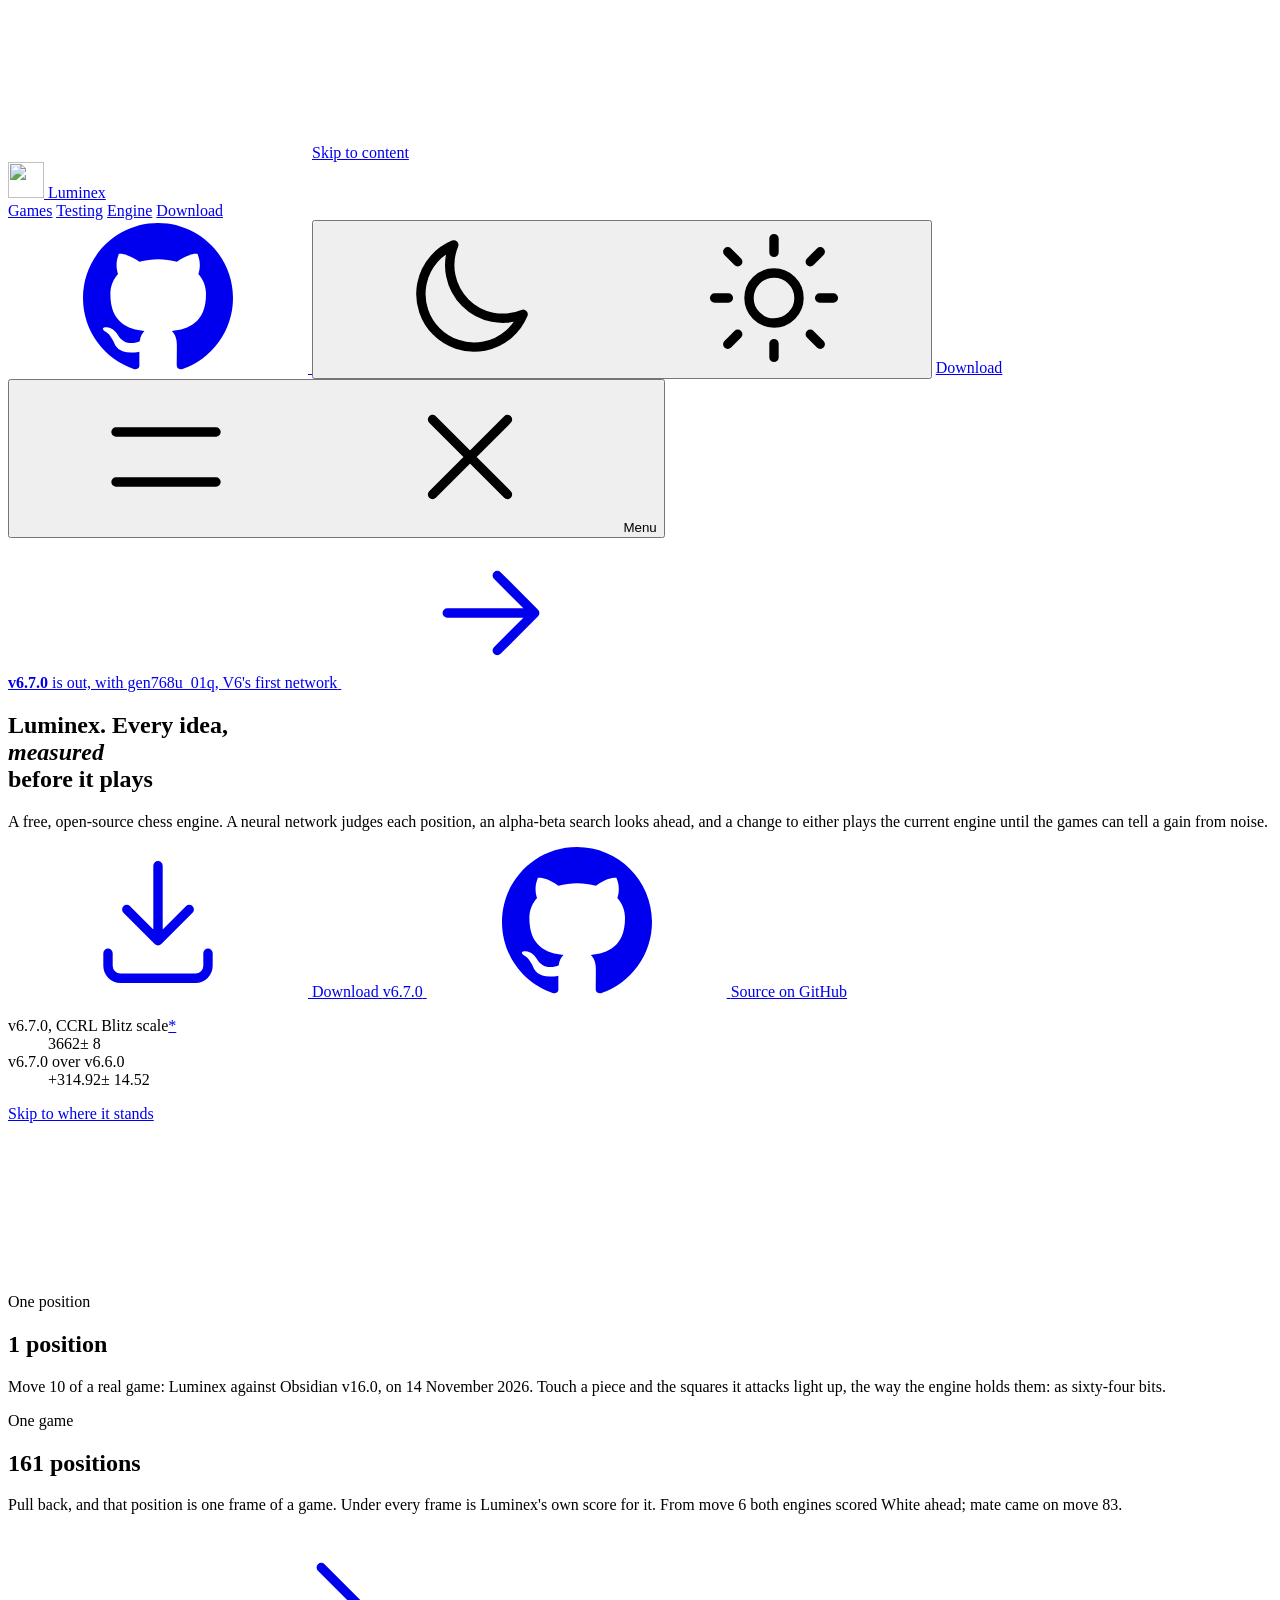
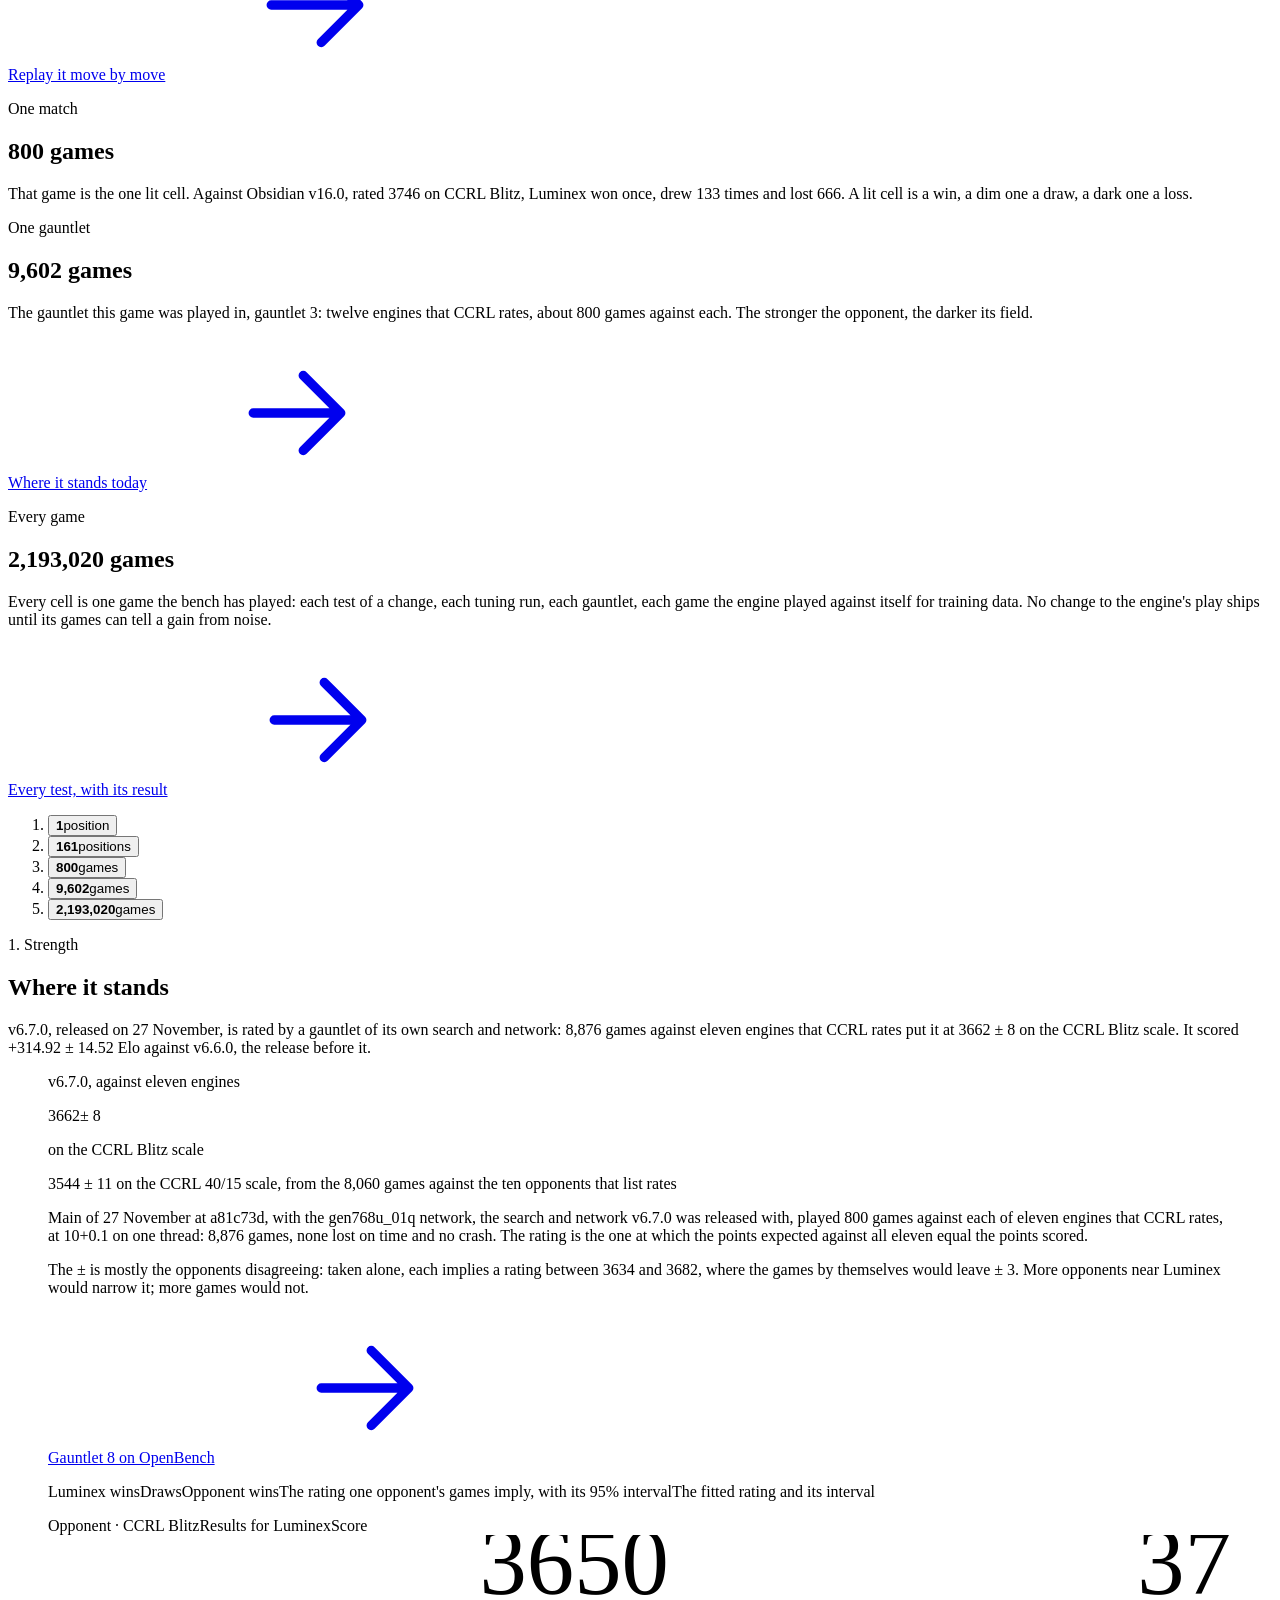
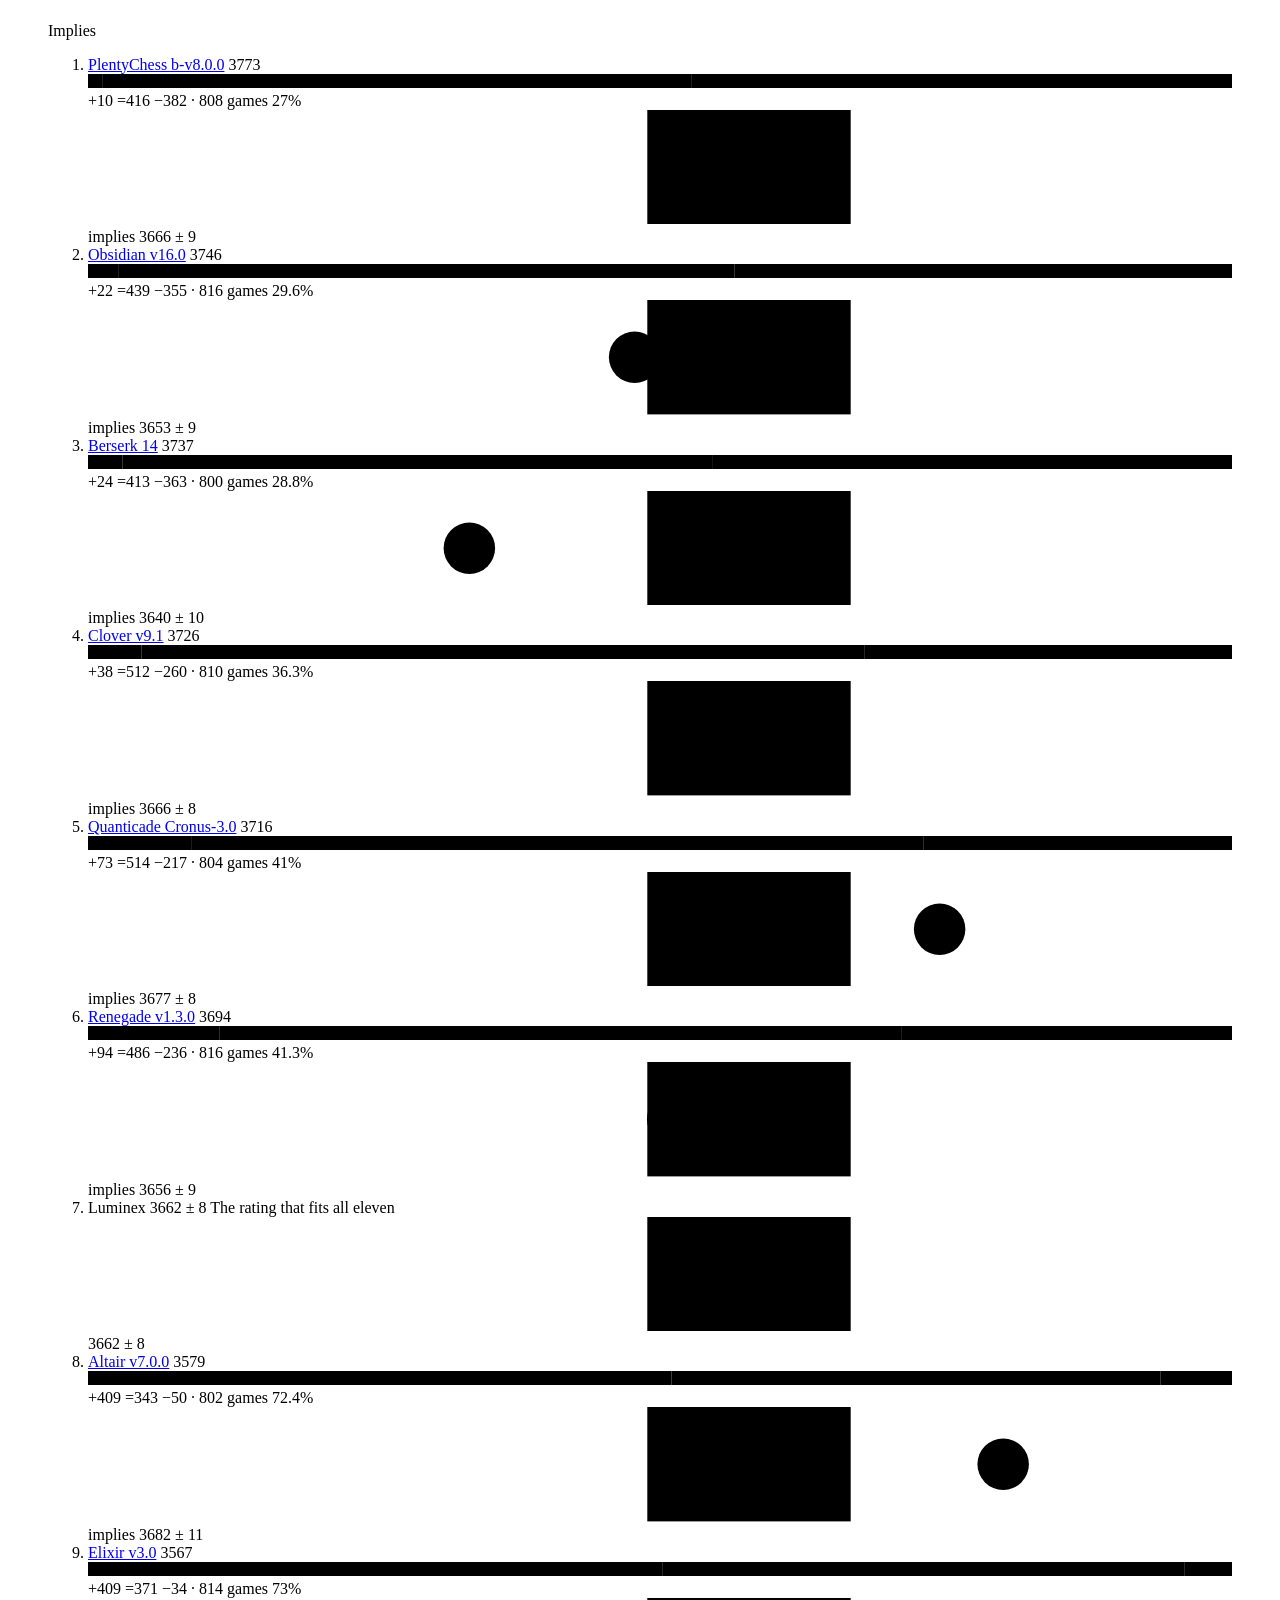
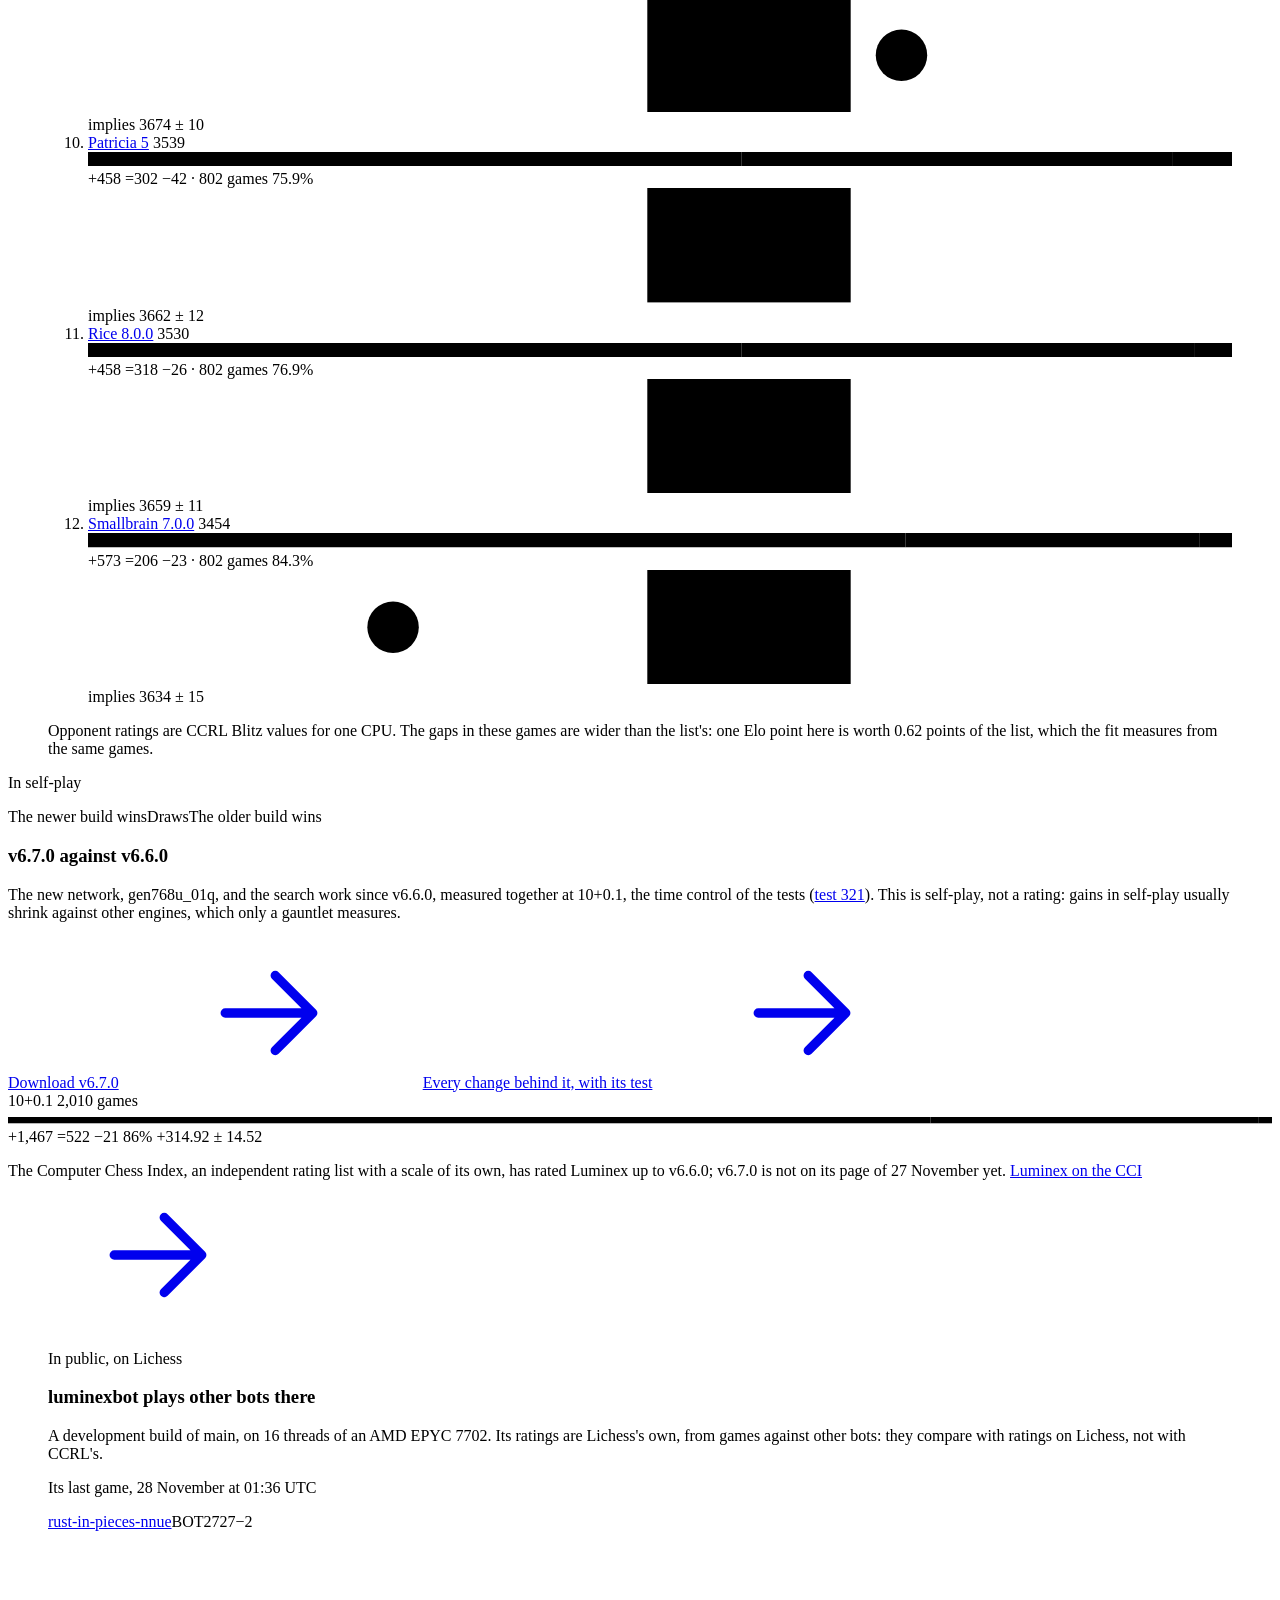
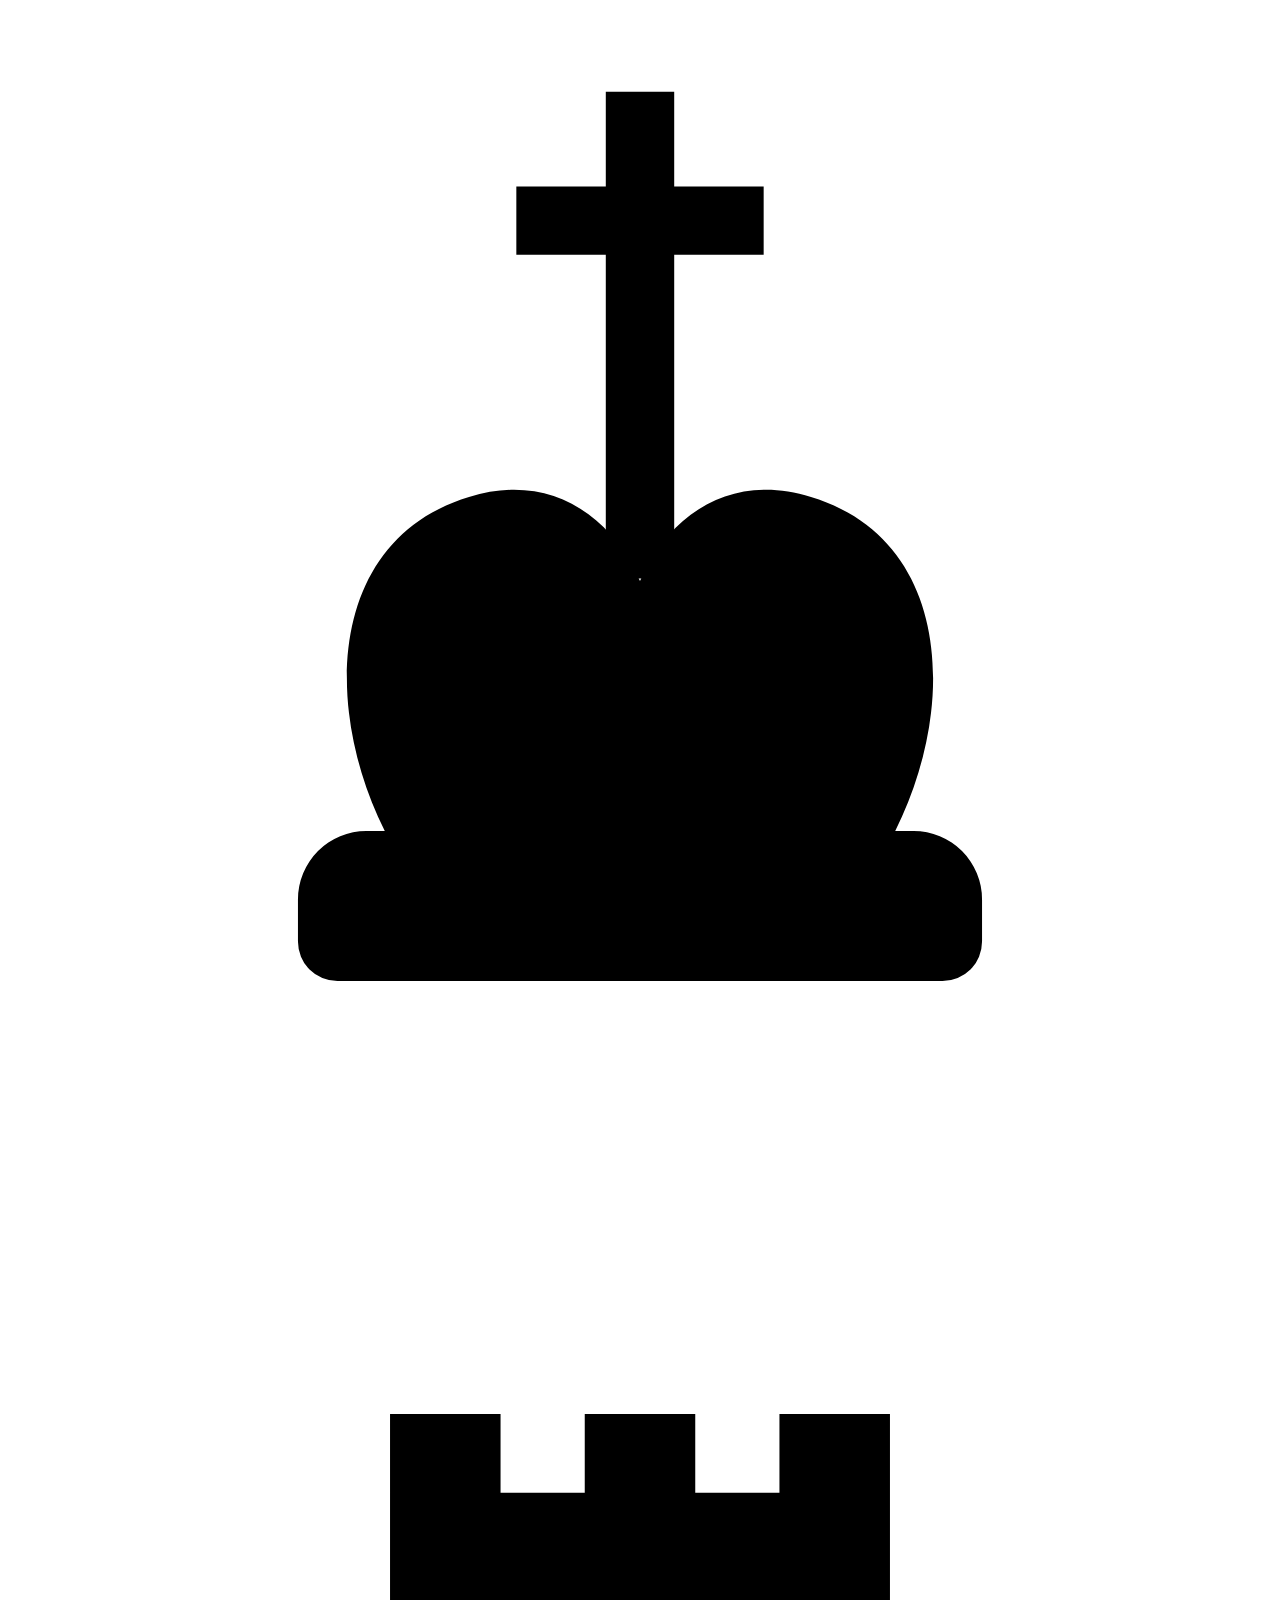
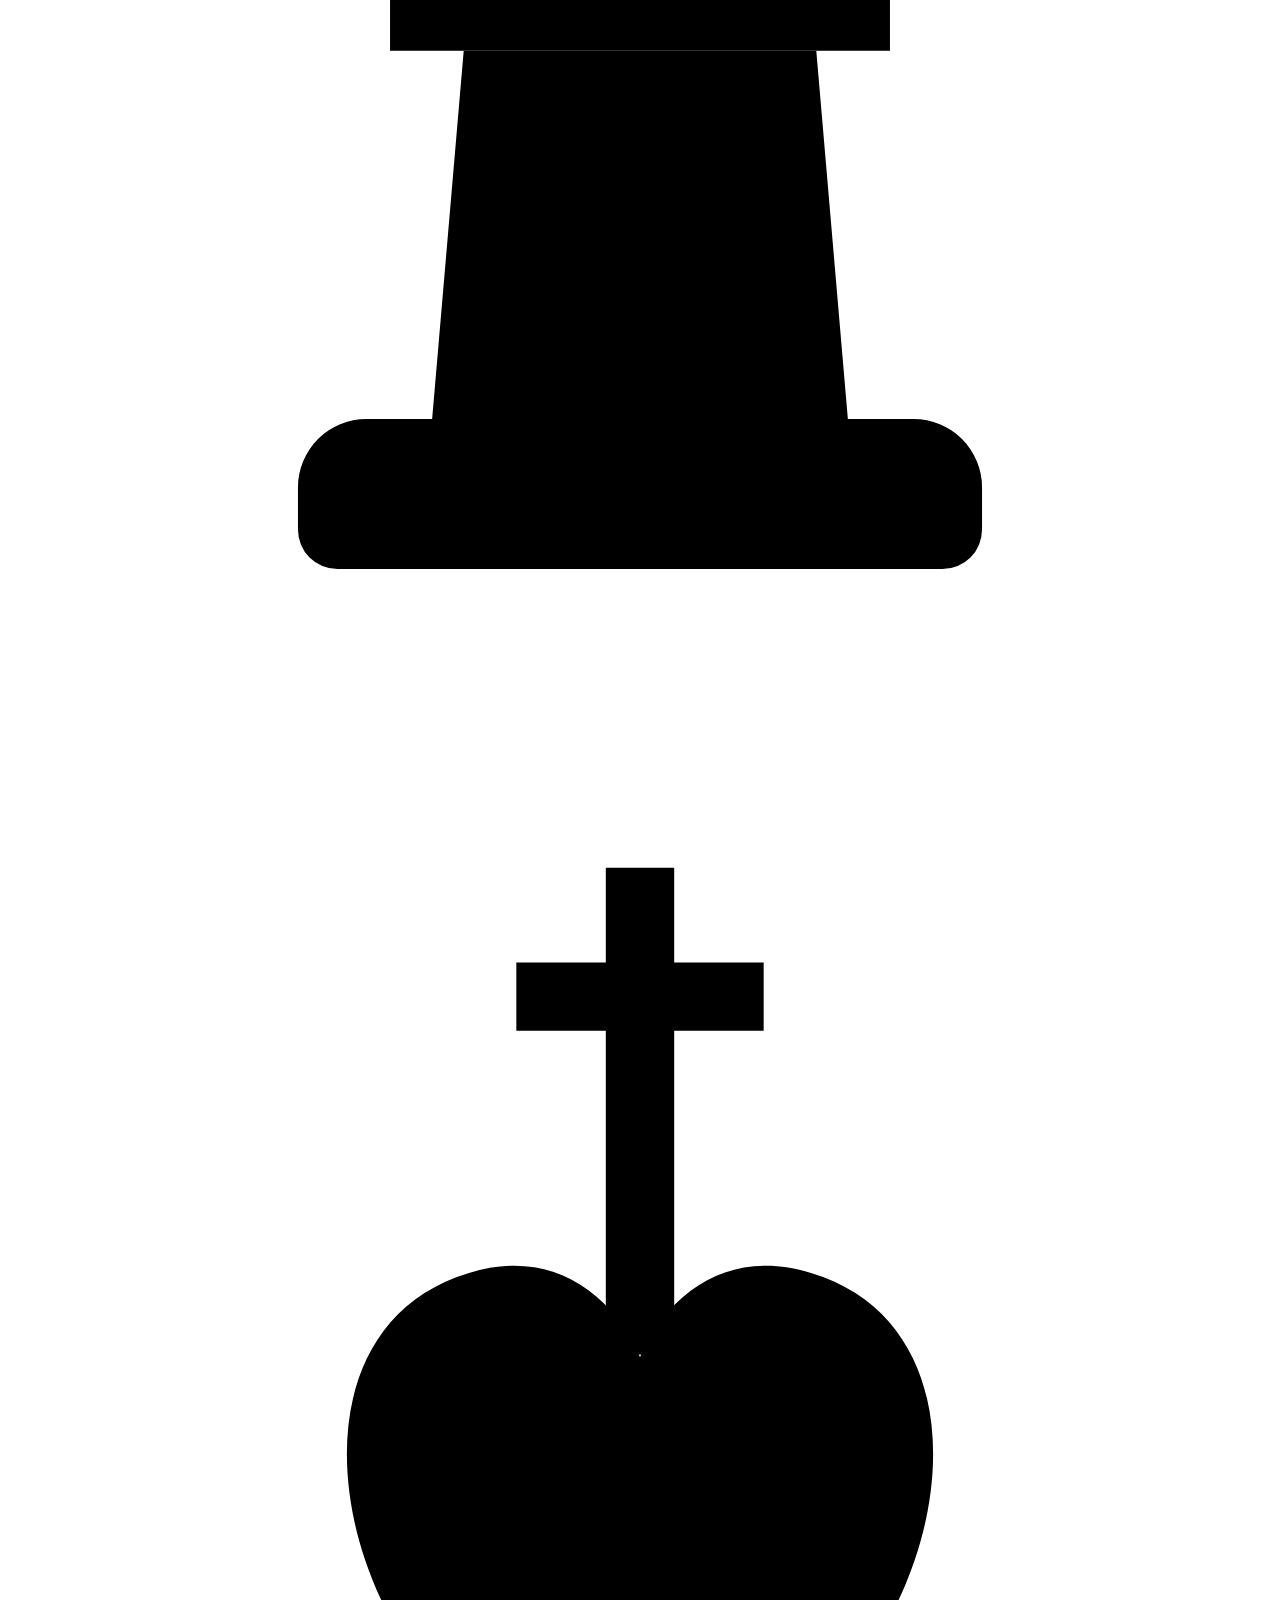
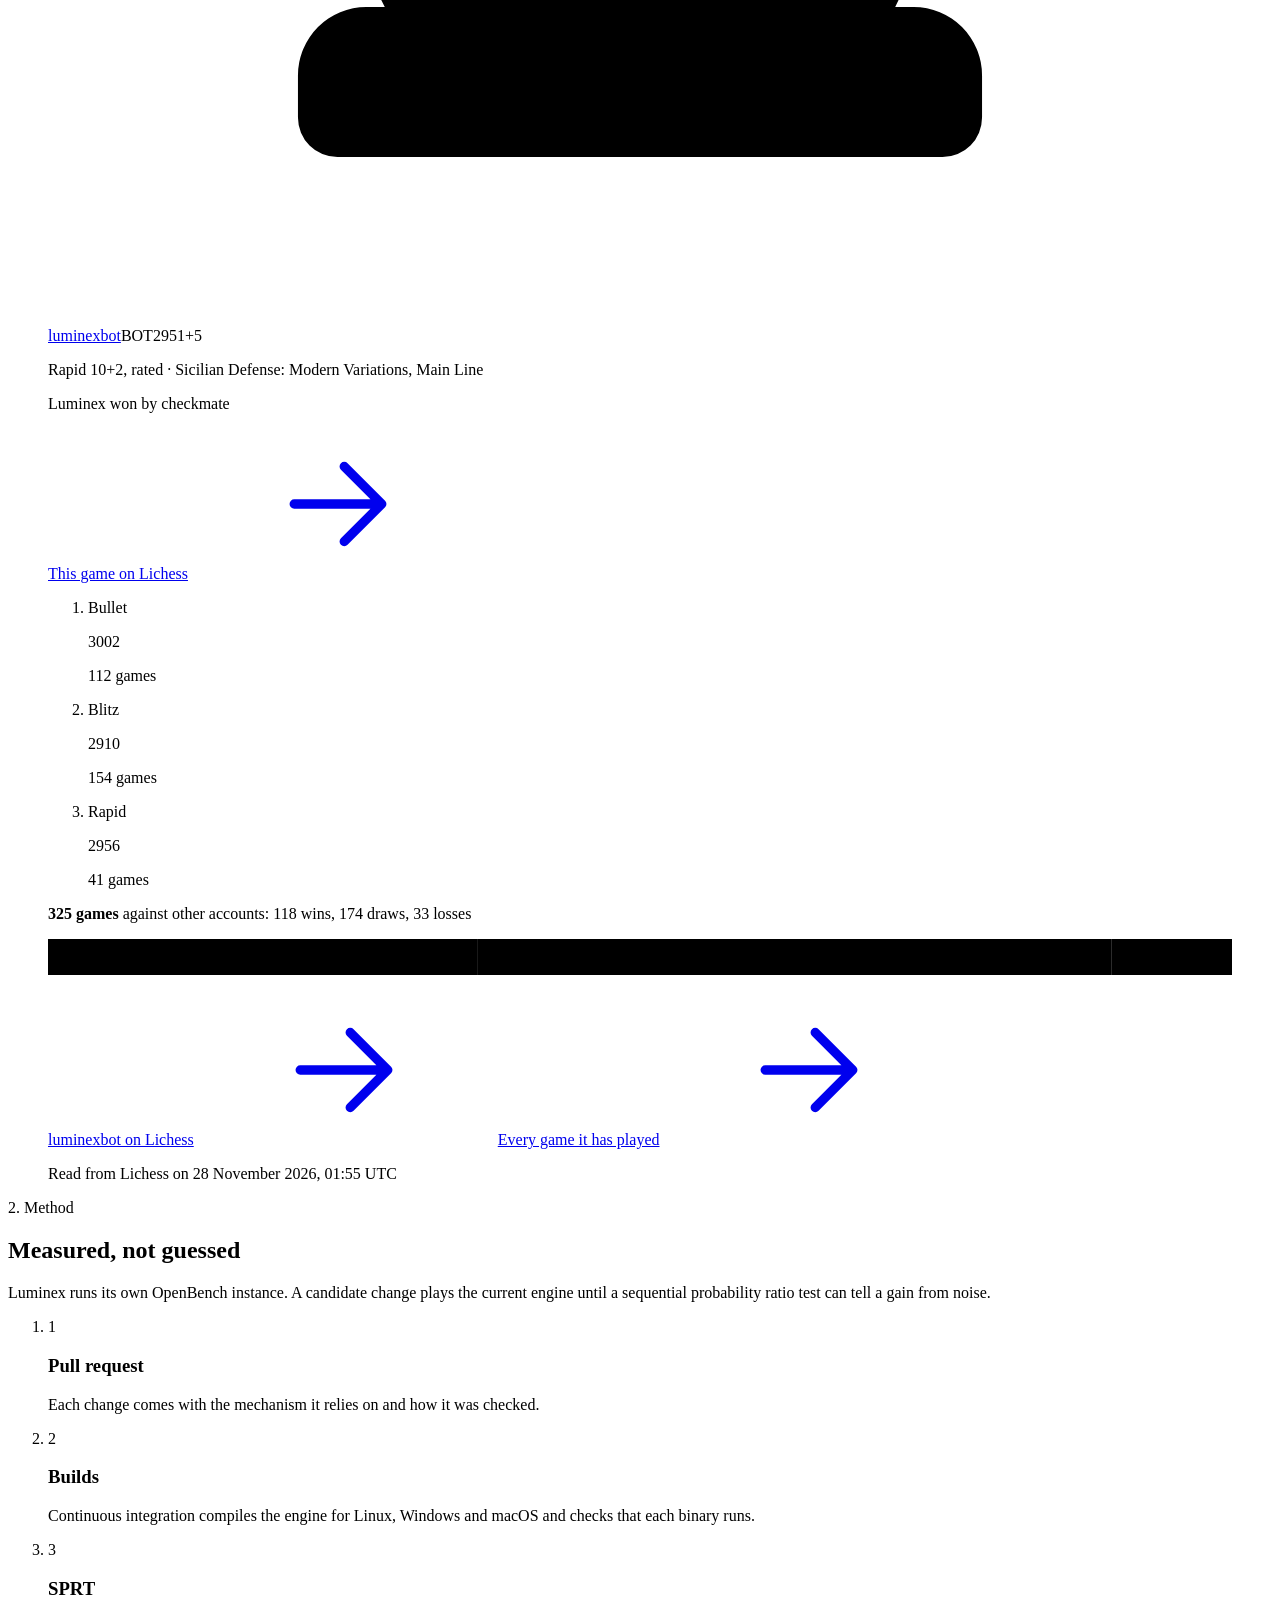
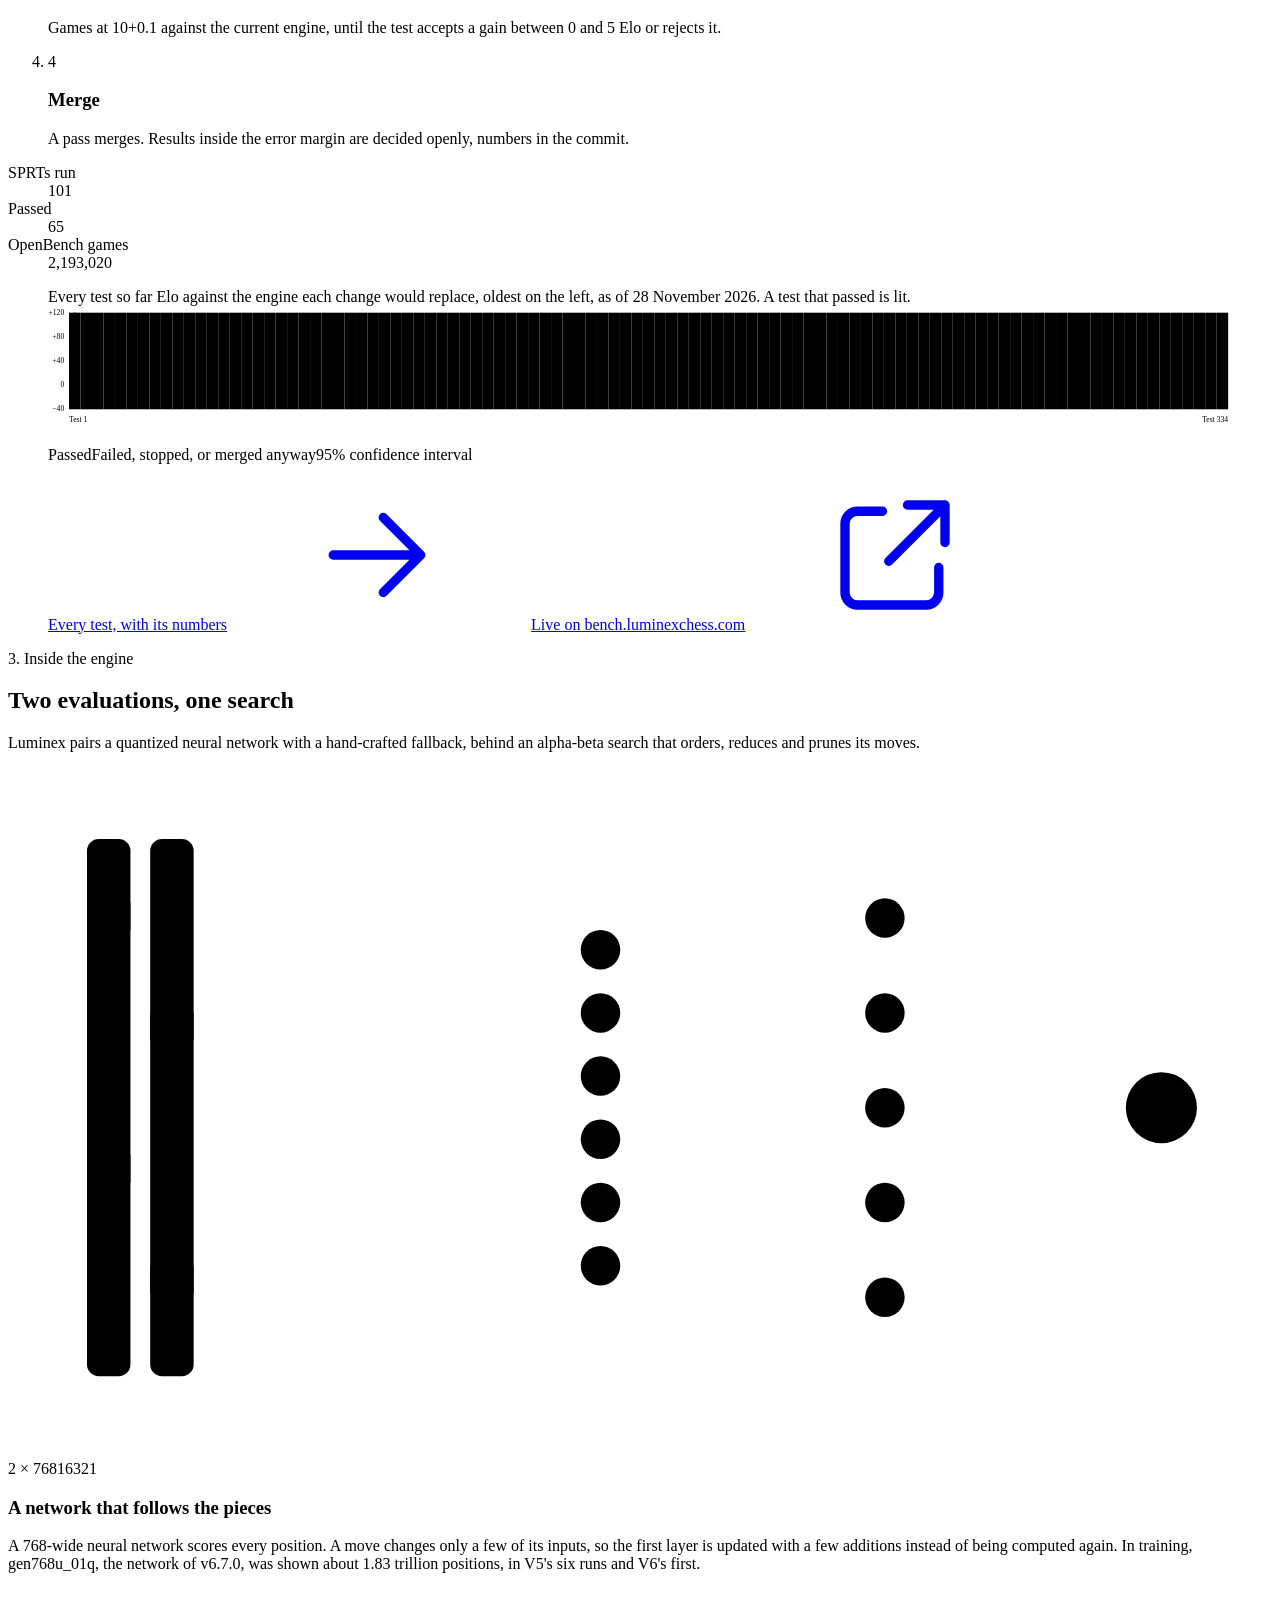
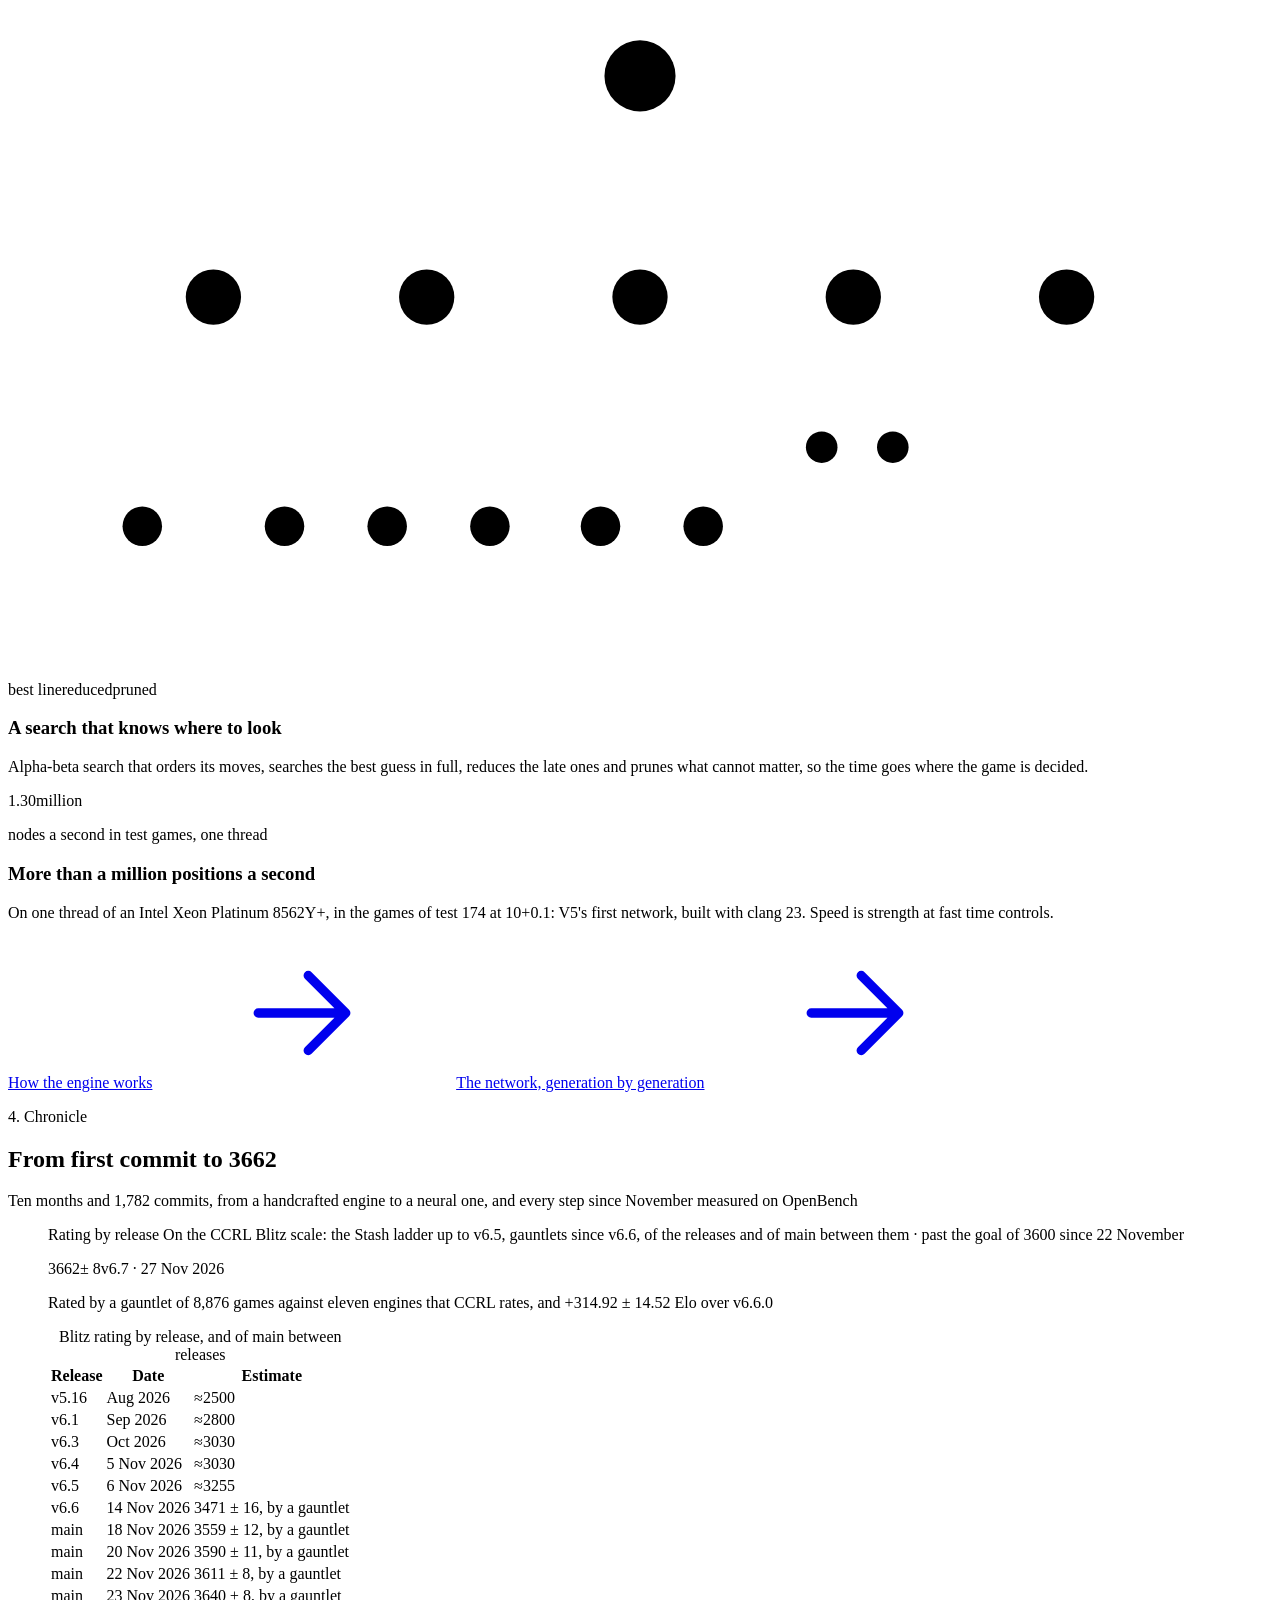
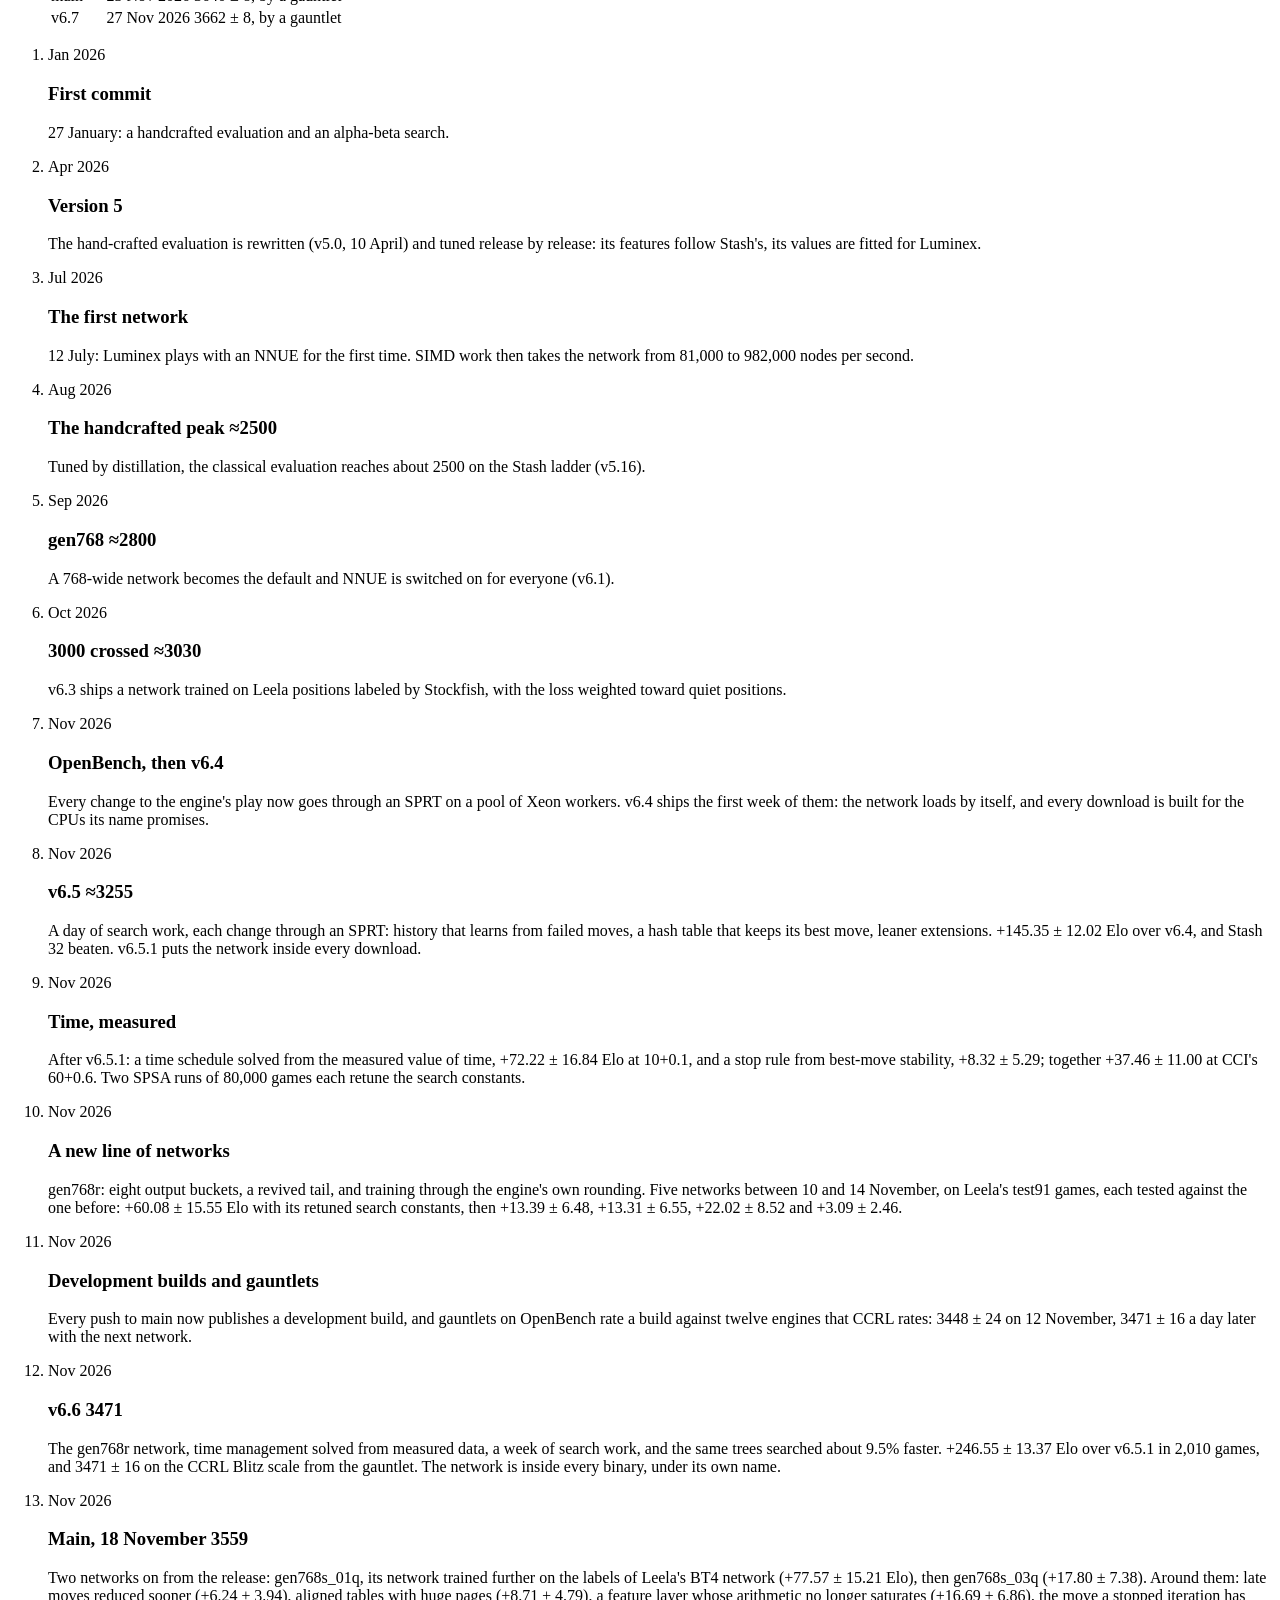
==== commit ebe5588c: "Name v6.7.0's network in the opening and fix crowded figures The opening's pill still carried v6.6.0" ====
--- a/site/index.html
+++ b/site/index.html
@@ -8,7 +8,7 @@
   <link rel="canonical" href="https://luminexchess.com/">
   <meta name="theme-color" content="#050a14">
   <meta name="color-scheme" content="light dark">
-  <script src="/assets/js/theme.js?v=33"></script>
+  <script src="/assets/js/theme.js?v=34"></script>
   <link rel="icon" href="/favicon.ico" sizes="32x32">
   <link rel="icon" href="/assets/img/mark.svg" type="image/svg+xml">
   <link rel="icon" type="image/png" sizes="64x64" href="/assets/img/mark-64.png">
@@ -27,15 +27,15 @@
   <link rel="preload" href="/assets/fonts/bodoni-moda.woff2" as="font" type="font/woff2" crossorigin>
   <link rel="preload" href="/assets/fonts/schibsted-grotesk.woff2" as="font" type="font/woff2" crossorigin>
   <link rel="preload" href="/assets/fonts/fragment-mono.woff2" as="font" type="font/woff2" crossorigin>
-  <link rel="stylesheet" href="/assets/css/site.css?v=33">
-  <link rel="stylesheet" href="/assets/css/home.css?v=33">
-  <script src="/assets/js/site.js?v=33" defer></script>
-  <script src="/assets/js/cells.js?v=33" defer></script>
-  <script src="/assets/js/ride.js?v=33" defer></script>
-  <script src="/assets/js/knight.js?v=33" defer></script>
-  <script src="/assets/js/home.js?v=33" defer></script>
-  <script src="/assets/js/board.js?v=33" defer></script>
-  <script src="/assets/js/lichess.js?v=33" defer></script>
+  <link rel="stylesheet" href="/assets/css/site.css?v=34">
+  <link rel="stylesheet" href="/assets/css/home.css?v=34">
+  <script src="/assets/js/site.js?v=34" defer></script>
+  <script src="/assets/js/cells.js?v=34" defer></script>
+  <script src="/assets/js/ride.js?v=34" defer></script>
+  <script src="/assets/js/knight.js?v=34" defer></script>
+  <script src="/assets/js/home.js?v=34" defer></script>
+  <script src="/assets/js/board.js?v=34" defer></script>
+  <script src="/assets/js/lichess.js?v=34" defer></script>
   <script type="application/ld+json">
   {
     "@context": "https://schema.org",
@@ -142,7 +142,7 @@
             <div class="hero-knight" data-knight-fx="/assets/img/knight-glow.png" aria-hidden="true"></div>
             <a class="pill hero-pill" href="/download/">
               <b>v6.7.0</b>
-              <span>is out, its network inside every binary</span>
+              <span>is out, with gen768u_01q, V6's first network</span>
               <svg class="icon" aria-hidden="true"><use href="#i-arrow"/></svg>
             </a>
             <h1 id="hero-title" class="hero-h1">
@@ -202,7 +202,7 @@
               </article>
               <article class="scale" data-scale="4">
                 <p class="kicker">Every game</p>
-                <h2 class="scale-n"><span class="scale-num" data-wall-games>2,174,056</span> <span class="scale-unit">games</span></h2>
+                <h2 class="scale-n"><span class="scale-num" data-wall-games>2,193,020</span> <span class="scale-unit">games</span></h2>
                 <p class="scale-text">Every cell is one game the bench has played: each test of a change, each tuning run, each gauntlet, each game the engine played against itself for training data. No change to the engine's play ships until its games can tell a gain from noise.</p>
                 <a class="link" href="/tests/"><span>Every test, with its result</span><svg class="icon" aria-hidden="true"><use href="#i-arrow"/></svg></a>
                 <div class="ride-still" data-still></div>
@@ -215,7 +215,7 @@
             <li><button type="button" data-go="1"><b data-count="plies">161</b><span>positions</span></button></li>
             <li><button type="button" data-go="2"><b data-count="match">800</b><span>games</span></button></li>
             <li><button type="button" data-go="3"><b>9,602</b><span>games</span></button></li>
-            <li><button type="button" data-go="4"><b data-wall-games>2,174,056</b><span>games</span></button></li>
+            <li><button type="button" data-go="4"><b data-wall-games>2,193,020</b><span>games</span></button></li>
           </ol>
         </div>
       </div>
@@ -404,47 +404,45 @@
           </figcaption>
           <div class="lch-grid">
             <div class="lch-game">
-              <p class="lch-state" data-l="state"><span class="lch-dot" aria-hidden="true"></span><span data-l="state-text">Its last game, 27 November at 23:19 UTC</span></p>
-              <p class="lch-player" data-l="top"><a class="lch-name" href="https://lichess.org/@/NeuroSoCute">NeuroSoCute</a><span class="lch-title">BOT</span><span class="lch-rating num">2990</span><span class="lch-diff num">+1</span><span class="lch-clock num" data-l="top-clock"></span></p>
+              <p class="lch-state" data-l="state"><span class="lch-dot" aria-hidden="true"></span><span data-l="state-text">Its last game, 28 November at 01:36 UTC</span></p>
+              <p class="lch-player" data-l="top"><a class="lch-name" href="https://lichess.org/@/rust-in-pieces-nnue">rust-in-pieces-nnue</a><span class="lch-title">BOT</span><span class="lch-rating num">2727</span><span class="lch-diff num is-down">−2</span><span class="lch-clock num" data-l="top-clock"></span></p>
               <div class="lch-frame">
-                <div class="board" data-l="board" role="img" aria-label="The last position of luminexbot against NeuroSoCute">
-                  <svg class="pc w x5 y1" data-p="wP" data-sq="f7" viewBox="0 0 45 45" aria-hidden="true" focusable="false"><use href="#p-P"/></svg>
-                  <svg class="pc w x2 y2" data-p="wQ" data-sq="c6" viewBox="0 0 45 45" aria-hidden="true" focusable="false"><use href="#p-Q"/></svg>
-                  <svg class="pc w x3 y3" data-p="wK" data-sq="d5" viewBox="0 0 45 45" aria-hidden="true" focusable="false"><use href="#p-K"/></svg>
-                  <svg class="pc b x7 y3" data-p="bK" data-sq="h5" viewBox="0 0 45 45" aria-hidden="true" focusable="false"><use href="#p-K"/></svg>
-                  <svg class="pc b x4 y5" data-p="bQ" data-sq="e3" viewBox="0 0 45 45" aria-hidden="true" focusable="false"><use href="#p-Q"/></svg>
+                <div class="board" data-l="board" role="img" aria-label="The last position of luminexbot against rust-in-pieces-nnue">
+                  <svg class="pc w x6 y5" data-p="wK" data-sq="g3" viewBox="0 0 45 45" aria-hidden="true" focusable="false"><use href="#p-K"/></svg>
+                  <svg class="pc w x5 y7" data-p="wR" data-sq="f1" viewBox="0 0 45 45" aria-hidden="true" focusable="false"><use href="#p-R"/></svg>
+                  <svg class="pc b x7 y7" data-p="bK" data-sq="h1" viewBox="0 0 45 45" aria-hidden="true" focusable="false"><use href="#p-K"/></svg>
                 </div>
               </div>
-              <p class="lch-player is-bot" data-l="bottom"><a class="lch-name" href="https://lichess.org/@/luminexbot">luminexbot</a><span class="lch-title">BOT</span><span class="lch-rating num">3003</span><span class="lch-clock num" data-l="bottom-clock"></span></p>
-              <p class="lch-about" data-l="about">Bullet 1+1, rated · Queen&#x27;s Gambit Declined: Exchange Variation</p>
-              <p class="lch-end" data-l="end">A draw</p>
-              <a class="link" data-l="watch" href="https://lichess.org/UWiJXcZo"><span>This game on Lichess</span><svg class="icon" aria-hidden="true"><use href="#i-arrow"/></svg></a>
+              <p class="lch-player is-bot" data-l="bottom"><a class="lch-name" href="https://lichess.org/@/luminexbot">luminexbot</a><span class="lch-title">BOT</span><span class="lch-rating num">2951</span><span class="lch-diff num">+5</span><span class="lch-clock num" data-l="bottom-clock"></span></p>
+              <p class="lch-about" data-l="about">Rapid 10+2, rated · Sicilian Defense: Modern Variations, Main Line</p>
+              <p class="lch-end" data-l="end">Luminex won by checkmate</p>
+              <a class="link" data-l="watch" href="https://lichess.org/ZMgyIZ98"><span>This game on Lichess</span><svg class="icon" aria-hidden="true"><use href="#i-arrow"/></svg></a>
             </div>
             <div class="lch-side">
               <ol class="lch-perfs">
                 <li class="lch-perf" data-perf="bullet">
                   <p class="lch-tc mono">Bullet</p>
-                  <p class="lch-num num"><span class="lch-elo" data-l="rating">3003</span></p>
-                  <p class="lch-more mono"><span data-l="games">111</span> games</p>
+                  <p class="lch-num num"><span class="lch-elo" data-l="rating">3002</span></p>
+                  <p class="lch-more mono"><span data-l="games">112</span> games</p>
                 </li>
                 <li class="lch-perf" data-perf="blitz">
                   <p class="lch-tc mono">Blitz</p>
-                  <p class="lch-num num"><span class="lch-elo" data-l="rating">2908</span></p>
-                  <p class="lch-more mono"><span data-l="games">152</span> games</p>
+                  <p class="lch-num num"><span class="lch-elo" data-l="rating">2910</span></p>
+                  <p class="lch-more mono"><span data-l="games">154</span> games</p>
                 </li>
                 <li class="lch-perf" data-perf="rapid">
                   <p class="lch-tc mono">Rapid</p>
-                  <p class="lch-num num"><span class="lch-elo" data-l="rating">2951</span></p>
-                  <p class="lch-more mono"><span data-l="games">40</span> games</p>
+                  <p class="lch-num num"><span class="lch-elo" data-l="rating">2956</span></p>
+                  <p class="lch-more mono"><span data-l="games">41</span> games</p>
                 </li>
               </ol>
               <div class="lch-record">
-                <p class="lch-rec"><b><span data-l="all">321</span> games</b> against other accounts: <span data-l="win">116</span> wins, <span data-l="draw">172</span> draws, <span data-l="loss">33</span> losses</p>
-                <svg class="wdl lch-wdl" viewBox="0 0 321 10" preserveAspectRatio="none" aria-hidden="true" focusable="false"><rect class="wdl-w" x="0" width="116" height="10"/><rect class="wdl-d" x="116" width="172" height="10"/><rect class="wdl-l" x="288" width="33" height="10"/></svg>
+                <p class="lch-rec"><b><span data-l="all">325</span> games</b> against other accounts: <span data-l="win">118</span> wins, <span data-l="draw">174</span> draws, <span data-l="loss">33</span> losses</p>
+                <svg class="wdl lch-wdl" viewBox="0 0 325 10" preserveAspectRatio="none" aria-hidden="true" focusable="false"><rect class="wdl-w" x="0" width="118" height="10"/><rect class="wdl-d" x="118" width="174" height="10"/><rect class="wdl-l" x="292" width="33" height="10"/></svg>
                 <div class="lch-field" data-l="field" hidden></div>
               </div>
               <p class="lch-foot"><a class="link" href="https://lichess.org/@/luminexbot"><span>luminexbot on Lichess</span><svg class="icon" aria-hidden="true"><use href="#i-arrow"/></svg></a> <a class="link" href="https://lichess.org/@/luminexbot/all"><span>Every game it has played</span><svg class="icon" aria-hidden="true"><use href="#i-arrow"/></svg></a></p>
-              <p class="lch-read mono" data-l="read">Read from Lichess on 27 November 2026, 23:31 UTC</p>
+              <p class="lch-read mono" data-l="read">Read from Lichess on 28 November 2026, 01:55 UTC</p>
             </div>
           </div>
         </figure>
@@ -484,533 +482,538 @@
         </ol>
 
         <dl class="totals totals-3">
-          <div><dt>SPRTs run</dt><dd class="num"><span data-odo>100</span></dd></div>
+          <div><dt>SPRTs run</dt><dd class="num"><span data-odo>101</span></dd></div>
           <div><dt>Passed</dt><dd class="num is-lit"><span data-odo>65</span></dd></div>
-          <div><dt>OpenBench games</dt><dd class="num"><span data-odo>2,174,056</span></dd></div>
+          <div><dt>OpenBench games</dt><dd class="num"><span data-odo>2,193,020</span></dd></div>
         </dl>
 
         <figure class="card strip" data-strip>
           <figcaption class="fig-head">
             <span class="fig-title">Every test so far</span>
-            <span class="fig-sub">Elo against the engine each change would replace, oldest on the left, as of 27 November 2026. A test that passed is lit.</span>
+            <span class="fig-sub">Elo against the engine each change would replace, oldest on the left, as of 28 November 2026. A test that passed is lit.</span>
           </figcaption>
           <!-- @tests-strip -->
           <div class="strip-scroll">
-            <svg class="strip-svg" viewBox="0 0 1000 250" role="group" aria-label="Every SPRT, oldest first. Each bar links to its row in the full record.">
+            <svg class="strip-svg" viewBox="0 0 2476 250" role="group" aria-label="Every SPRT, oldest first. Each bar links to its row in the full record.">
               <g class="strip-grid" aria-hidden="true">
-                <line x1="44" x2="992" y1="216" y2="216"/>
+                <line x1="44" x2="2468" y1="216" y2="216"/>
                 <text x="34" y="220" text-anchor="end">−40</text>
-                <line class="is-zero" x1="44" x2="992" y1="165.5" y2="165.5"/>
+                <line class="is-zero" x1="44" x2="2468" y1="165.5" y2="165.5"/>
                 <text x="34" y="169.5" text-anchor="end">0</text>
-                <line x1="44" x2="992" y1="115" y2="115"/>
+                <line x1="44" x2="2468" y1="115" y2="115"/>
                 <text x="34" y="119" text-anchor="end">+40</text>
-                <line x1="44" x2="992" y1="64.5" y2="64.5"/>
+                <line x1="44" x2="2468" y1="64.5" y2="64.5"/>
                 <text x="34" y="68.5" text-anchor="end">+80</text>
-                <line x1="44" x2="992" y1="14" y2="14"/>
+                <line x1="44" x2="2468" y1="14" y2="14"/>
                 <text x="34" y="18" text-anchor="end">+120</text>
                 <text class="strip-end is-first" x="44" y="242">Test 1</text>
-                <text class="strip-end is-last" x="992" y="242" text-anchor="end">Test 319</text>
+                <text class="strip-end is-last" x="2468" y="242" text-anchor="end">Test 334</text>
               </g>
               <a class="sbar is-pass" href="/tests/#t1" aria-label="Test 1, Static exchange evaluation rewritten with exact x-rays: +127.32 ± 27.23 Elo over 570 games. Passed." data-test="1" data-title="Static exchange evaluation rewritten with exact x-rays" data-text="+127.32 ± 27.23" data-games="570" data-label="Passed">
-                <rect class="sbar-hit" x="44" y="14" width="9.48" height="202"/>
-                <line class="sbar-ci" x1="48.74" x2="48.74" y1="14" y2="39.14"/>
-                <path class="sbar-off" d="M44.74 20L48.74 14L52.74 20"/>
-                <path class="sbar-fill" d="M48 165.5V14.74Q48 14 48.74 14H48.74Q49.48 14 49.48 14.74V165.5Z"/>
+                <rect class="sbar-hit" x="44" y="14" width="24" height="202"/>
+                <line class="sbar-ci" x1="56" x2="56" y1="14" y2="39.14"/>
+                <path class="sbar-off" d="M52 20L56 14L60 20"/>
+                <path class="sbar-fill" d="M49.5 165.5V18Q49.5 14 53.5 14H58.5Q62.5 14 62.5 18V165.5Z"/>
               </a>
               <a class="sbar is-pass" href="/tests/#t3" aria-label="Test 3, Capture history, razoring and quiescence repairs: +20.71 ± 9.77 Elo over 3,006 games. Passed." data-test="3" data-title="Capture history, razoring and quiescence repairs" data-text="+20.71 ± 9.77" data-games="3,006" data-label="Passed">
-                <rect class="sbar-hit" x="53.48" y="14" width="9.48" height="202"/>
-                <line class="sbar-ci" x1="58.22" x2="58.22" y1="127.02" y2="151.69"/>
-                <path class="sbar-fill" d="M57.48 165.5V140.09Q57.48 139.35 58.22 139.35H58.22Q58.96 139.35 58.96 140.09V165.5Z"/>
+                <rect class="sbar-hit" x="68" y="14" width="24" height="202"/>
+                <line class="sbar-ci" x1="80" x2="80" y1="127.02" y2="151.69"/>
+                <path class="sbar-fill" d="M73.5 165.5V143.35Q73.5 139.35 77.5 139.35H82.5Q86.5 139.35 86.5 143.35V165.5Z"/>
               </a>
               <a class="sbar is-merged is-neg" href="/tests/#t18" aria-label="Test 18, Hash table encoding, replacement and seven more repairs: −6.99 ± 6.66 Elo over 6,314 games. Merged for correctness." data-test="18" data-title="Hash table encoding, replacement and seven more repairs" data-text="−6.99 ± 6.66" data-games="6,314" data-label="Merged for correctness">
-                <rect class="sbar-hit" x="62.96" y="14" width="9.48" height="202"/>
-                <line class="sbar-ci" x1="67.7" x2="67.7" y1="165.92" y2="182.73"/>
-                <path class="sbar-fill" d="M66.96 165.5V173.58Q66.96 174.32 67.7 174.32H67.7Q68.44 174.32 68.44 173.58V165.5Z"/>
+                <rect class="sbar-hit" x="92" y="14" width="24" height="202"/>
+                <line class="sbar-ci" x1="104" x2="104" y1="165.92" y2="182.73"/>
+                <path class="sbar-fill" d="M97.5 165.5V170.32Q97.5 174.32 101.5 174.32H106.5Q110.5 174.32 110.5 170.32V165.5Z"/>
               </a>
               <a class="sbar is-pass" href="/tests/#t19" aria-label="Test 19, History sign, root-best leak and eval cache fixes: +10.32 ± 6.51 Elo over 6,602 games. Passed." data-test="19" data-title="History sign, root-best leak and eval cache fixes" data-text="+10.32 ± 6.51" data-games="6,602" data-label="Passed">
-                <rect class="sbar-hit" x="72.44" y="14" width="9.48" height="202"/>
-                <line class="sbar-ci" x1="77.18" x2="77.18" y1="144.25" y2="160.69"/>
-                <path class="sbar-fill" d="M76.44 165.5V153.21Q76.44 152.47 77.18 152.47H77.18Q77.92 152.47 77.92 153.21V165.5Z"/>
+                <rect class="sbar-hit" x="116" y="14" width="24" height="202"/>
+                <line class="sbar-ci" x1="128" x2="128" y1="144.25" y2="160.69"/>
+                <path class="sbar-fill" d="M121.5 165.5V156.47Q121.5 152.47 125.5 152.47H130.5Q134.5 152.47 134.5 156.47V165.5Z"/>
               </a>
               <a class="sbar is-merged is-neg" href="/tests/#t22" aria-label="Test 22, Quiescence hash table, eval reuse, 50-move damping: −1.27 ± 4.07 Elo over 17,492 games. Merged, within error." data-test="22" data-title="Quiescence hash table, eval reuse, 50-move damping" data-text="−1.27 ± 4.07" data-games="17,492" data-label="Merged, within error">
-                <rect class="sbar-hit" x="81.92" y="14" width="9.48" height="202"/>
-                <line class="sbar-ci" x1="86.66" x2="86.66" y1="161.97" y2="172.24"/>
-                <path class="sbar-fill" d="M85.92 165.5V166.36Q85.92 167.1 86.66 167.1H86.66Q87.4 167.1 87.4 166.36V165.5Z"/>
+                <rect class="sbar-hit" x="140" y="14" width="24" height="202"/>
+                <line class="sbar-ci" x1="152" x2="152" y1="161.97" y2="172.24"/>
+                <path class="sbar-fill" d="M145.5 165.5V165.5Q145.5 167.1 147.1 167.1H156.9Q158.5 167.1 158.5 165.5V165.5Z"/>
               </a>
               <a class="sbar is-merged is-neg" href="/tests/#t23" aria-label="Test 23, Complete check detection, no double null moves: −4.42 ± 5.68 Elo over 8,732 games. Merged, within error." data-test="23" data-title="Complete check detection, no double null moves" data-text="−4.42 ± 5.68" data-games="8,732" data-label="Merged, within error">
-                <rect class="sbar-hit" x="91.4" y="14" width="9.48" height="202"/>
-                <line class="sbar-ci" x1="96.14" x2="96.14" y1="163.91" y2="178.25"/>
-                <path class="sbar-fill" d="M95.4 165.5V170.34Q95.4 171.08 96.14 171.08H96.14Q96.88 171.08 96.88 170.34V165.5Z"/>
+                <rect class="sbar-hit" x="164" y="14" width="24" height="202"/>
+                <line class="sbar-ci" x1="176" x2="176" y1="163.91" y2="178.25"/>
+                <path class="sbar-fill" d="M169.5 165.5V167.08Q169.5 171.08 173.5 171.08H178.5Q182.5 171.08 182.5 167.08V165.5Z"/>
               </a>
               <a class="sbar is-pass" href="/tests/#t24" aria-label="Test 24, Queen promotions searched with the captures: +8.25 ± 5.61 Elo over 8,632 games. Passed." data-test="24" data-title="Queen promotions searched with the captures" data-text="+8.25 ± 5.61" data-games="8,632" data-label="Passed">
-                <rect class="sbar-hit" x="100.88" y="14" width="9.48" height="202"/>
-                <line class="sbar-ci" x1="105.62" x2="105.62" y1="148" y2="162.17"/>
-                <path class="sbar-fill" d="M104.88 165.5V155.82Q104.88 155.08 105.62 155.08H105.62Q106.36 155.08 106.36 155.82V165.5Z"/>
+                <rect class="sbar-hit" x="188" y="14" width="24" height="202"/>
+                <line class="sbar-ci" x1="200" x2="200" y1="148" y2="162.17"/>
+                <path class="sbar-fill" d="M193.5 165.5V159.08Q193.5 155.08 197.5 155.08H202.5Q206.5 155.08 206.5 159.08V165.5Z"/>
               </a>
               <a class="sbar is-pass" href="/tests/#t27" aria-label="Test 27, AVX-512 VNNI builds on capable CPUs: +45.79 ± 14.88 Elo over 1,328 games. Passed." data-test="27" data-title="AVX-512 VNNI builds on capable CPUs" data-text="+45.79 ± 14.88" data-games="1,328" data-label="Passed">
-                <rect class="sbar-hit" x="110.36" y="14" width="9.48" height="202"/>
-                <line class="sbar-ci" x1="115.1" x2="115.1" y1="88.9" y2="126.48"/>
-                <path class="sbar-fill" d="M114.36 165.5V108.43Q114.36 107.69 115.1 107.69H115.1Q115.84 107.69 115.84 108.43V165.5Z"/>
+                <rect class="sbar-hit" x="212" y="14" width="24" height="202"/>
+                <line class="sbar-ci" x1="224" x2="224" y1="88.9" y2="126.48"/>
+                <path class="sbar-fill" d="M217.5 165.5V111.69Q217.5 107.69 221.5 107.69H226.5Q230.5 107.69 230.5 111.69V165.5Z"/>
               </a>
               <a class="sbar is-pass" href="/tests/#t28" aria-label="Test 28, King-move accumulators from a per-square refresh cache: +6.96 ± 4.96 Elo over 10,292 games. Passed." data-test="28" data-title="King-move accumulators from a per-square refresh cache" data-text="+6.96 ± 4.96" data-games="10,292" data-label="Passed">
-                <rect class="sbar-hit" x="119.84" y="14" width="9.48" height="202"/>
-                <line class="sbar-ci" x1="124.58" x2="124.58" y1="150.45" y2="162.97"/>
-                <path class="sbar-fill" d="M123.84 165.5V157.45Q123.84 156.71 124.58 156.71H124.58Q125.32 156.71 125.32 157.45V165.5Z"/>
+                <rect class="sbar-hit" x="236" y="14" width="24" height="202"/>
+                <line class="sbar-ci" x1="248" x2="248" y1="150.45" y2="162.97"/>
+                <path class="sbar-fill" d="M241.5 165.5V160.71Q241.5 156.71 245.5 156.71H250.5Q254.5 156.71 254.5 160.71V165.5Z"/>
               </a>
               <a class="sbar is-pass" href="/tests/#t29" aria-label="Test 29, Only checks that keep material are extended: +15.81 ± 8.27 Elo over 3,848 games. Passed." data-test="29" data-title="Only checks that keep material are extended" data-text="+15.81 ± 8.27" data-games="3,848" data-label="Passed">
-                <rect class="sbar-hit" x="129.32" y="14" width="9.48" height="202"/>
-                <line class="sbar-ci" x1="134.06" x2="134.06" y1="135.1" y2="155.98"/>
-                <path class="sbar-fill" d="M133.32 165.5V146.28Q133.32 145.54 134.06 145.54H134.06Q134.8 145.54 134.8 146.28V165.5Z"/>
+                <rect class="sbar-hit" x="260" y="14" width="24" height="202"/>
+                <line class="sbar-ci" x1="272" x2="272" y1="135.1" y2="155.98"/>
+                <path class="sbar-fill" d="M265.5 165.5V149.54Q265.5 145.54 269.5 145.54H274.5Q278.5 145.54 278.5 149.54V165.5Z"/>
               </a>
               <a class="sbar is-stop" href="/tests/#t30" aria-label="Test 30, Null-move, singular, root and qsearch bound repairs: +1.68 ± 4.95 Elo over 10,748 games. Stopped, unresolved; re-run as test 33." data-test="30" data-title="Null-move, singular, root and qsearch bound repairs" data-text="+1.68 ± 4.95" data-games="10,748" data-label="Stopped, unresolved; re-run as test 33">
-                <rect class="sbar-hit" x="138.8" y="14" width="9.48" height="202"/>
-                <line class="sbar-ci" x1="143.54" x2="143.54" y1="157.13" y2="169.63"/>
-                <path class="sbar-fill" d="M142.8 165.5V164.12Q142.8 163.38 143.54 163.38H143.54Q144.28 163.38 144.28 164.12V165.5Z"/>
+                <rect class="sbar-hit" x="284" y="14" width="24" height="202"/>
+                <line class="sbar-ci" x1="296" x2="296" y1="157.13" y2="169.63"/>
+                <path class="sbar-fill" d="M289.5 165.5V165.5Q289.5 163.38 291.62 163.38H300.38Q302.5 163.38 302.5 165.5V165.5Z"/>
               </a>
               <a class="sbar is-stop" href="/tests/#t31" aria-label="Test 31, Failed quiet moves lose as much history as cutoffs earn: +48.64 ± 27.31 Elo over 266 games. Stopped: a bench bug stretched the time control." data-test="31" data-title="Failed quiet moves lose as much history as cutoffs earn" data-text="+48.64 ± 27.31" data-games="266" data-label="Stopped: a bench bug stretched the time control">
-                <rect class="sbar-hit" x="148.28" y="14" width="9.48" height="202"/>
-                <line class="sbar-ci" x1="153.02" x2="153.02" y1="69.61" y2="138.57"/>
-                <path class="sbar-fill" d="M152.28 165.5V104.83Q152.28 104.09 153.02 104.09H153.02Q153.76 104.09 153.76 104.83V165.5Z"/>
+                <rect class="sbar-hit" x="308" y="14" width="24" height="202"/>
+                <line class="sbar-ci" x1="320" x2="320" y1="69.61" y2="138.57"/>
+                <path class="sbar-fill" d="M313.5 165.5V108.09Q313.5 104.09 317.5 104.09H322.5Q326.5 104.09 326.5 108.09V165.5Z"/>
               </a>
               <a class="sbar is-pass" href="/tests/#t32" aria-label="Test 32, Failed quiet moves lose as much history as cutoffs earn: +92.68 ± 20.53 Elo over 660 games. Passed." data-test="32" data-title="Failed quiet moves lose as much history as cutoffs earn" data-text="+92.68 ± 20.53" data-games="660" data-label="Passed">
-                <rect class="sbar-hit" x="157.76" y="14" width="9.48" height="202"/>
-                <line class="sbar-ci" x1="162.5" x2="162.5" y1="22.57" y2="74.41"/>
-                <path class="sbar-fill" d="M161.76 165.5V49.23Q161.76 48.49 162.5 48.49H162.5Q163.24 48.49 163.24 49.23V165.5Z"/>
+                <rect class="sbar-hit" x="332" y="14" width="24" height="202"/>
+                <line class="sbar-ci" x1="344" x2="344" y1="22.57" y2="74.41"/>
+                <path class="sbar-fill" d="M337.5 165.5V52.49Q337.5 48.49 341.5 48.49H346.5Q350.5 48.49 350.5 52.49V165.5Z"/>
               </a>
               <a class="sbar is-pass" href="/tests/#t33" aria-label="Test 33, Null-move, singular, root and qsearch bound repairs: +5.48 ± 5.70 Elo over 7,100 games. Passed, no-regression test." data-test="33" data-title="Null-move, singular, root and qsearch bound repairs" data-text="+5.48 ± 5.70" data-games="7,100" data-label="Passed, no-regression test">
-                <rect class="sbar-hit" x="167.24" y="14" width="9.48" height="202"/>
-                <line class="sbar-ci" x1="171.98" x2="171.98" y1="151.39" y2="165.78"/>
-                <path class="sbar-fill" d="M171.24 165.5V159.32Q171.24 158.58 171.98 158.58H171.98Q172.72 158.58 172.72 159.32V165.5Z"/>
+                <rect class="sbar-hit" x="356" y="14" width="24" height="202"/>
+                <line class="sbar-ci" x1="368" x2="368" y1="151.39" y2="165.78"/>
+                <path class="sbar-fill" d="M361.5 165.5V162.58Q361.5 158.58 365.5 158.58H370.5Q374.5 158.58 374.5 162.58V165.5Z"/>
               </a>
               <a class="sbar is-pass" href="/tests/#t34" aria-label="Test 34, The hash table keeps its saved move when a store has none: +29.81 ± 11.19 Elo over 1,776 games. Passed." data-test="34" data-title="The hash table keeps its saved move when a store has none" data-text="+29.81 ± 11.19" data-games="1,776" data-label="Passed">
-                <rect class="sbar-hit" x="176.72" y="14" width="9.48" height="202"/>
-                <line class="sbar-ci" x1="181.46" x2="181.46" y1="113.74" y2="141.99"/>
-                <path class="sbar-fill" d="M180.72 165.5V128.6Q180.72 127.86 181.46 127.86H181.46Q182.2 127.86 182.2 128.6V165.5Z"/>
+                <rect class="sbar-hit" x="380" y="14" width="24" height="202"/>
+                <line class="sbar-ci" x1="392" x2="392" y1="113.74" y2="141.99"/>
+                <path class="sbar-fill" d="M385.5 165.5V131.86Q385.5 127.86 389.5 127.86H394.5Q398.5 127.86 398.5 131.86V165.5Z"/>
               </a>
               <a class="sbar is-stop" href="/tests/#t41" aria-label="Test 41, Re-search reduced fail-highs with a zero window first: +1.95 ± 2.11 Elo over 46,332 games. Stopped, unresolved; re-run as test 44." data-test="41" data-title="Re-search reduced fail-highs with a zero window first" data-text="+1.95 ± 2.11" data-games="46,332" data-label="Stopped, unresolved; re-run as test 44">
-                <rect class="sbar-hit" x="186.2" y="14" width="9.48" height="202"/>
-                <line class="sbar-ci" x1="190.94" x2="190.94" y1="160.37" y2="165.7"/>
-                <path class="sbar-fill" d="M190.2 165.5V163.78Q190.2 163.04 190.94 163.04H190.94Q191.68 163.04 191.68 163.78V165.5Z"/>
+                <rect class="sbar-hit" x="404" y="14" width="24" height="202"/>
+                <line class="sbar-ci" x1="416" x2="416" y1="160.37" y2="165.7"/>
+                <path class="sbar-fill" d="M409.5 165.5V165.5Q409.5 163.04 411.96 163.04H420.04Q422.5 163.04 422.5 165.5V165.5Z"/>
               </a>
               <a class="sbar is-pass" href="/tests/#t42" aria-label="Test 42, Key correction history by side to move: +61.41 ± 15.85 Elo over 886 games. Passed." data-test="42" data-title="Key correction history by side to move" data-text="+61.41 ± 15.85" data-games="886" data-label="Passed">
-                <rect class="sbar-hit" x="195.68" y="14" width="9.48" height="202"/>
-                <line class="sbar-ci" x1="200.42" x2="200.42" y1="67.96" y2="107.98"/>
-                <path class="sbar-fill" d="M199.68 165.5V88.71Q199.68 87.97 200.42 87.97H200.42Q201.16 87.97 201.16 88.71V165.5Z"/>
+                <rect class="sbar-hit" x="428" y="14" width="24" height="202"/>
+                <line class="sbar-ci" x1="440" x2="440" y1="67.96" y2="107.98"/>
+                <path class="sbar-fill" d="M433.5 165.5V91.97Q433.5 87.97 437.5 87.97H442.5Q446.5 87.97 446.5 91.97V165.5Z"/>
               </a>
               <a class="sbar is-pass" href="/tests/#t43" aria-label="Test 43, Prune late quiet moves without a history escape: +4.86 ± 3.74 Elo over 16,290 games. Passed." data-test="43" data-title="Prune late quiet moves without a history escape" data-text="+4.86 ± 3.74" data-games="16,290" data-label="Passed">
-                <rect class="sbar-hit" x="205.16" y="14" width="9.48" height="202"/>
-                <line class="sbar-ci" x1="209.9" x2="209.9" y1="154.64" y2="164.09"/>
-                <path class="sbar-fill" d="M209.16 165.5V160.1Q209.16 159.36 209.9 159.36H209.9Q210.64 159.36 210.64 160.1V165.5Z"/>
+                <rect class="sbar-hit" x="452" y="14" width="24" height="202"/>
+                <line class="sbar-ci" x1="464" x2="464" y1="154.64" y2="164.09"/>
+                <path class="sbar-fill" d="M457.5 165.5V163.36Q457.5 159.36 461.5 159.36H466.5Q470.5 159.36 470.5 163.36V165.5Z"/>
               </a>
               <a class="sbar is-pass" href="/tests/#t44" aria-label="Test 44, Re-search reduced fail-highs with a zero window first: +1.23 ± 3.61 Elo over 16,644 games. Passed, no-regression test." data-test="44" data-title="Re-search reduced fail-highs with a zero window first" data-text="+1.23 ± 3.61" data-games="16,644" data-label="Passed, no-regression test">
-                <rect class="sbar-hit" x="214.64" y="14" width="9.48" height="202"/>
-                <line class="sbar-ci" x1="219.38" x2="219.38" y1="159.39" y2="168.5"/>
-                <path class="sbar-fill" d="M218.64 165.5V164.69Q218.64 163.95 219.38 163.95H219.38Q220.12 163.95 220.12 164.69V165.5Z"/>
+                <rect class="sbar-hit" x="476" y="14" width="24" height="202"/>
+                <line class="sbar-ci" x1="488" x2="488" y1="159.39" y2="168.5"/>
+                <path class="sbar-fill" d="M481.5 165.5V165.5Q481.5 163.95 483.05 163.95H492.95Q494.5 163.95 494.5 165.5V165.5Z"/>
               </a>
               <a class="sbar is-pass" href="/tests/#t46" aria-label="Test 46, Set the search constants to the tune 45 values: +26.49 ± 10.38 Elo over 1,958 games. Passed." data-test="46" data-title="Set the search constants to the tune 45 values" data-text="+26.49 ± 10.38" data-games="1,958" data-label="Passed">
-                <rect class="sbar-hit" x="224.12" y="14" width="9.48" height="202"/>
-                <line class="sbar-ci" x1="228.86" x2="228.86" y1="118.95" y2="145.16"/>
-                <path class="sbar-fill" d="M228.12 165.5V132.8Q228.12 132.06 228.86 132.06H228.86Q229.6 132.06 229.6 132.8V165.5Z"/>
+                <rect class="sbar-hit" x="500" y="14" width="24" height="202"/>
+                <line class="sbar-ci" x1="512" x2="512" y1="118.95" y2="145.16"/>
+                <path class="sbar-fill" d="M505.5 165.5V136.06Q505.5 132.06 509.5 132.06H514.5Q518.5 132.06 518.5 136.06V165.5Z"/>
               </a>
               <a class="sbar is-pass" href="/tests/#t47" aria-label="Test 47, Require a margin over beta for shallow null moves: +4.00 ± 3.12 Elo over 20,664 games. Passed." data-test="47" data-title="Require a margin over beta for shallow null moves" data-text="+4.00 ± 3.12" data-games="20,664" data-label="Passed">
-                <rect class="sbar-hit" x="233.6" y="14" width="9.48" height="202"/>
-                <line class="sbar-ci" x1="238.34" x2="238.34" y1="156.51" y2="164.39"/>
-                <path class="sbar-fill" d="M237.6 165.5V161.19Q237.6 160.45 238.34 160.45H238.34Q239.08 160.45 239.08 161.19V165.5Z"/>
+                <rect class="sbar-hit" x="524" y="14" width="24" height="202"/>
+                <line class="sbar-ci" x1="536" x2="536" y1="156.51" y2="164.39"/>
+                <path class="sbar-fill" d="M529.5 165.5V164.45Q529.5 160.45 533.5 160.45H538.5Q542.5 160.45 542.5 164.45V165.5Z"/>
               </a>
               <a class="sbar is-fail is-neg" href="/tests/#t48" aria-label="Test 48, Prune more quiet moves by futility from depth 3: −4.37 ± 4.97 Elo over 8,102 games. Failed, closed." data-test="48" data-title="Prune more quiet moves by futility from depth 3" data-text="−4.37 ± 4.97" data-games="8,102" data-label="Failed, closed">
-                <rect class="sbar-hit" x="243.08" y="14" width="9.48" height="202"/>
-                <line class="sbar-ci" x1="247.82" x2="247.82" y1="164.74" y2="177.29"/>
-                <path class="sbar-fill" d="M247.08 165.5V170.28Q247.08 171.02 247.82 171.02H247.82Q248.56 171.02 248.56 170.28V165.5Z"/>
+                <rect class="sbar-hit" x="548" y="14" width="24" height="202"/>
+                <line class="sbar-ci" x1="560" x2="560" y1="164.74" y2="177.29"/>
+                <path class="sbar-fill" d="M553.5 165.5V167.02Q553.5 171.02 557.5 171.02H562.5Q566.5 171.02 566.5 167.02V165.5Z"/>
               </a>
               <a class="sbar is-fail is-neg" href="/tests/#t49" aria-label="Test 49, Keep checking moves out of history pruning: −1.87 ± 3.84 Elo over 13,588 games. Failed, closed." data-test="49" data-title="Keep checking moves out of history pruning" data-text="−1.87 ± 3.84" data-games="13,588" data-label="Failed, closed">
-                <rect class="sbar-hit" x="252.56" y="14" width="9.48" height="202"/>
-                <line class="sbar-ci" x1="257.3" x2="257.3" y1="163.01" y2="172.71"/>
-                <path class="sbar-fill" d="M256.56 165.5V167.12Q256.56 167.86 257.3 167.86H257.3Q258.04 167.86 258.04 167.12V165.5Z"/>
+                <rect class="sbar-hit" x="572" y="14" width="24" height="202"/>
+                <line class="sbar-ci" x1="584" x2="584" y1="163.01" y2="172.71"/>
+                <path class="sbar-fill" d="M577.5 165.5V165.5Q577.5 167.86 579.86 167.86H588.14Q590.5 167.86 590.5 165.5V165.5Z"/>
               </a>
               <a class="sbar is-pass" href="/tests/#t50" aria-label="Test 50, The solved schedule, first variant: +32.22 ± 11.19 Elo over 1,514 games. Passed." data-test="50" data-title="The solved schedule, first variant" data-text="+32.22 ± 11.19" data-games="1,514" data-label="Passed">
-                <rect class="sbar-hit" x="262.04" y="14" width="9.48" height="202"/>
-                <line class="sbar-ci" x1="266.78" x2="266.78" y1="110.69" y2="138.95"/>
-                <path class="sbar-fill" d="M266.04 165.5V125.56Q266.04 124.82 266.78 124.82H266.78Q267.52 124.82 267.52 125.56V165.5Z"/>
+                <rect class="sbar-hit" x="596" y="14" width="24" height="202"/>
+                <line class="sbar-ci" x1="608" x2="608" y1="110.69" y2="138.95"/>
+                <path class="sbar-fill" d="M601.5 165.5V128.82Q601.5 124.82 605.5 124.82H610.5Q614.5 124.82 614.5 128.82V165.5Z"/>
               </a>
               <a class="sbar is-pass" href="/tests/#t51" aria-label="Test 51, Spend the clock by a solved time schedule: +72.22 ± 16.84 Elo over 732 games. Passed, the default." data-test="51" data-title="Spend the clock by a solved time schedule" data-text="+72.22 ± 16.84" data-games="732" data-label="Passed, the default">
-                <rect class="sbar-hit" x="271.52" y="14" width="9.48" height="202"/>
-                <line class="sbar-ci" x1="276.26" x2="276.26" y1="53.06" y2="95.58"/>
-                <path class="sbar-fill" d="M275.52 165.5V75.06Q275.52 74.32 276.26 74.32H276.26Q277 74.32 277 75.06V165.5Z"/>
+                <rect class="sbar-hit" x="620" y="14" width="24" height="202"/>
+                <line class="sbar-ci" x1="632" x2="632" y1="53.06" y2="95.58"/>
+                <path class="sbar-fill" d="M625.5 165.5V78.32Q625.5 74.32 629.5 74.32H634.5Q638.5 74.32 638.5 78.32V165.5Z"/>
               </a>
               <a class="sbar is-pass" href="/tests/#t52" aria-label="Test 52, Stop the search by measured best-move stability: +8.32 ± 5.29 Elo over 6,812 games. Passed." data-test="52" data-title="Stop the search by measured best-move stability" data-text="+8.32 ± 5.29" data-games="6,812" data-label="Passed">
-                <rect class="sbar-hit" x="281" y="14" width="9.48" height="202"/>
-                <line class="sbar-ci" x1="285.74" x2="285.74" y1="148.32" y2="161.67"/>
-                <path class="sbar-fill" d="M285 165.5V155.74Q285 155 285.74 155H285.74Q286.48 155 286.48 155.74V165.5Z"/>
+                <rect class="sbar-hit" x="644" y="14" width="24" height="202"/>
+                <line class="sbar-ci" x1="656" x2="656" y1="148.32" y2="161.67"/>
+                <path class="sbar-fill" d="M649.5 165.5V159Q649.5 155 653.5 155H658.5Q662.5 155 662.5 159V165.5Z"/>
               </a>
               <a class="sbar is-fail is-neg" href="/tests/#t53" aria-label="Test 53, A time schedule from the untempered phase values: −4.74 ± 5.02 Elo over 7,104 games. Failed, variant dropped." data-test="53" data-title="A time schedule from the untempered phase values" data-text="−4.74 ± 5.02" data-games="7,104" data-label="Failed, variant dropped">
-                <rect class="sbar-hit" x="290.48" y="14" width="9.48" height="202"/>
-                <line class="sbar-ci" x1="295.22" x2="295.22" y1="165.15" y2="177.82"/>
-                <path class="sbar-fill" d="M294.48 165.5V170.74Q294.48 171.48 295.22 171.48H295.22Q295.96 171.48 295.96 170.74V165.5Z"/>
+                <rect class="sbar-hit" x="668" y="14" width="24" height="202"/>
+                <line class="sbar-ci" x1="680" x2="680" y1="165.15" y2="177.82"/>
+                <path class="sbar-fill" d="M673.5 165.5V167.48Q673.5 171.48 677.5 171.48H682.5Q686.5 171.48 686.5 167.48V165.5Z"/>
               </a>
               <a class="sbar is-pass" href="/tests/#t55" aria-label="Test 55, Time management at 60+0.6, the long CCI control: +37.46 ± 11.00 Elo over 1,052 games. Passed." data-test="55" data-title="Time management at 60+0.6, the long CCI control" data-text="+37.46 ± 11.00" data-games="1,052" data-label="Passed">
-                <rect class="sbar-hit" x="299.96" y="14" width="9.48" height="202"/>
-                <line class="sbar-ci" x1="304.7" x2="304.7" y1="104.32" y2="132.09"/>
-                <path class="sbar-fill" d="M303.96 165.5V118.95Q303.96 118.21 304.7 118.21H304.7Q305.44 118.21 305.44 118.95V165.5Z"/>
+                <rect class="sbar-hit" x="692" y="14" width="24" height="202"/>
+                <line class="sbar-ci" x1="704" x2="704" y1="104.32" y2="132.09"/>
+                <path class="sbar-fill" d="M697.5 165.5V122.21Q697.5 118.21 701.5 118.21H706.5Q710.5 118.21 710.5 122.21V165.5Z"/>
               </a>
               <a class="sbar is-pass" href="/tests/#t56" aria-label="Test 56, Zero-increment clocks spent by value of time (10+0): +5.60 ± 4.17 Elo over 12,666 games. Passed." data-test="56" data-title="Zero-increment clocks spent by value of time (10+0)" data-text="+5.60 ± 4.17" data-games="12,666" data-label="Passed">
-                <rect class="sbar-hit" x="309.44" y="14" width="9.48" height="202"/>
-                <line class="sbar-ci" x1="314.18" x2="314.18" y1="153.17" y2="163.69"/>
-                <path class="sbar-fill" d="M313.44 165.5V159.17Q313.44 158.43 314.18 158.43H314.18Q314.92 158.43 314.92 159.17V165.5Z"/>
+                <rect class="sbar-hit" x="716" y="14" width="24" height="202"/>
+                <line class="sbar-ci" x1="728" x2="728" y1="153.17" y2="163.69"/>
+                <path class="sbar-fill" d="M721.5 165.5V162.43Q721.5 158.43 725.5 158.43H730.5Q734.5 158.43 734.5 162.43V165.5Z"/>
               </a>
               <a class="sbar is-pass" href="/tests/#t57" aria-label="Test 57, Moves-to-go clocks spent by value of time (40 moves in 10 s): +11.01 ± 6.21 Elo over 4,796 games. Passed." data-test="57" data-title="Moves-to-go clocks spent by value of time (40 moves in 10 s)" data-text="+11.01 ± 6.21" data-games="4,796" data-label="Passed">
-                <rect class="sbar-hit" x="318.92" y="14" width="9.48" height="202"/>
-                <line class="sbar-ci" x1="323.66" x2="323.66" y1="143.76" y2="159.44"/>
-                <path class="sbar-fill" d="M322.92 165.5V152.34Q322.92 151.6 323.66 151.6H323.66Q324.4 151.6 324.4 152.34V165.5Z"/>
+                <rect class="sbar-hit" x="740" y="14" width="24" height="202"/>
+                <line class="sbar-ci" x1="752" x2="752" y1="143.76" y2="159.44"/>
+                <path class="sbar-fill" d="M745.5 165.5V155.6Q745.5 151.6 749.5 151.6H754.5Q758.5 151.6 758.5 155.6V165.5Z"/>
               </a>
               <a class="sbar is-pass" href="/tests/#t58" aria-label="Test 58, Time management at 144+1.12, the longest CCI control: +28.75 ± 9.28 Elo over 1,296 games. Passed." data-test="58" data-title="Time management at 144+1.12, the longest CCI control" data-text="+28.75 ± 9.28" data-games="1,296" data-label="Passed">
-                <rect class="sbar-hit" x="328.4" y="14" width="9.48" height="202"/>
-                <line class="sbar-ci" x1="333.14" x2="333.14" y1="117.49" y2="140.92"/>
-                <path class="sbar-fill" d="M332.4 165.5V129.94Q332.4 129.2 333.14 129.2H333.14Q333.88 129.2 333.88 129.94V165.5Z"/>
+                <rect class="sbar-hit" x="764" y="14" width="24" height="202"/>
+                <line class="sbar-ci" x1="776" x2="776" y1="117.49" y2="140.92"/>
+                <path class="sbar-fill" d="M769.5 165.5V133.2Q769.5 129.2 773.5 129.2H778.5Q782.5 129.2 782.5 133.2V165.5Z"/>
               </a>
               <a class="sbar is-pass" href="/tests/#t60" aria-label="Test 60, Set the search constants to the tune 54 values: +5.88 ± 4.15 Elo over 10,642 games. Passed." data-test="60" data-title="Set the search constants to the tune 54 values" data-text="+5.88 ± 4.15" data-games="10,642" data-label="Passed">
-                <rect class="sbar-hit" x="337.88" y="14" width="9.48" height="202"/>
-                <line class="sbar-ci" x1="342.62" x2="342.62" y1="152.84" y2="163.32"/>
-                <path class="sbar-fill" d="M341.88 165.5V158.82Q341.88 158.08 342.62 158.08H342.62Q343.36 158.08 343.36 158.82V165.5Z"/>
+                <rect class="sbar-hit" x="788" y="14" width="24" height="202"/>
+                <line class="sbar-ci" x1="800" x2="800" y1="152.84" y2="163.32"/>
+                <path class="sbar-fill" d="M793.5 165.5V162.08Q793.5 158.08 797.5 158.08H802.5Q806.5 158.08 806.5 162.08V165.5Z"/>
               </a>
               <a class="sbar is-fail is-neg" href="/tests/#t61" aria-label="Test 61, Correct the int8 tail biases for rounding: −21.65 ± 9.03 Elo over 2,346 games. Failed, closed." data-test="61" data-title="Correct the int8 tail biases for rounding" data-text="−21.65 ± 9.03" data-games="2,346" data-label="Failed, closed">
-                <rect class="sbar-hit" x="347.36" y="14" width="9.48" height="202"/>
-                <line class="sbar-ci" x1="352.1" x2="352.1" y1="181.43" y2="204.23"/>
-                <path class="sbar-fill" d="M351.36 165.5V192.09Q351.36 192.83 352.1 192.83H352.1Q352.84 192.83 352.84 192.09V165.5Z"/>
+                <rect class="sbar-hit" x="812" y="14" width="24" height="202"/>
+                <line class="sbar-ci" x1="824" x2="824" y1="181.43" y2="204.23"/>
+                <path class="sbar-fill" d="M817.5 165.5V188.83Q817.5 192.83 821.5 192.83H826.5Q830.5 192.83 830.5 188.83V165.5Z"/>
               </a>
               <a class="sbar is-pass" href="/tests/#t63" aria-label="Test 63, gen768r_03: eight output buckets, trained on 2.5 billion T91 positions: +54.50 ± 15.01 Elo over 964 games. Passed; since replaced by gen768r_03q." data-test="63" data-title="gen768r_03: eight output buckets, trained on 2.5 billion T91 positions" data-text="+54.50 ± 15.01" data-games="964" data-label="Passed; since replaced by gen768r_03q">
-                <rect class="sbar-hit" x="356.84" y="14" width="9.48" height="202"/>
-                <line class="sbar-ci" x1="361.58" x2="361.58" y1="77.74" y2="115.64"/>
-                <path class="sbar-fill" d="M360.84 165.5V97.43Q360.84 96.69 361.58 96.69H361.58Q362.32 96.69 362.32 97.43V165.5Z"/>
+                <rect class="sbar-hit" x="836" y="14" width="24" height="202"/>
+                <line class="sbar-ci" x1="848" x2="848" y1="77.74" y2="115.64"/>
+                <path class="sbar-fill" d="M841.5 165.5V100.69Q841.5 96.69 845.5 96.69H850.5Q854.5 96.69 854.5 100.69V165.5Z"/>
               </a>
               <a class="sbar is-fail is-neg" href="/tests/#t64" aria-label="Test 64, The 13 centipawn margins scaled by 1.2 for gen768r_03: −4.97 ± 6.97 Elo over 3,006 games. Failed; a fixed-length match." data-test="64" data-title="The 13 centipawn margins scaled by 1.2 for gen768r_03" data-text="−4.97 ± 6.97" data-games="3,006" data-label="Failed; a fixed-length match">
-                <rect class="sbar-hit" x="366.32" y="14" width="9.48" height="202"/>
-                <line class="sbar-ci" x1="371.06" x2="371.06" y1="162.97" y2="180.57"/>
-                <path class="sbar-fill" d="M370.32 165.5V171.03Q370.32 171.77 371.06 171.77H371.06Q371.8 171.77 371.8 171.03V165.5Z"/>
+                <rect class="sbar-hit" x="860" y="14" width="24" height="202"/>
+                <line class="sbar-ci" x1="872" x2="872" y1="162.97" y2="180.57"/>
+                <path class="sbar-fill" d="M865.5 165.5V167.77Q865.5 171.77 869.5 171.77H874.5Q878.5 171.77 878.5 167.77V165.5Z"/>
               </a>
               <a class="sbar is-fail is-neg" href="/tests/#t66" aria-label="Test 66, A training loss with power 2.0 instead of 2.6: −14.20 ± 7.81 Elo over 2,986 games. Failed." data-test="66" data-title="A training loss with power 2.0 instead of 2.6" data-text="−14.20 ± 7.81" data-games="2,986" data-label="Failed">
-                <rect class="sbar-hit" x="375.8" y="14" width="9.48" height="202"/>
-                <line class="sbar-ci" x1="380.54" x2="380.54" y1="173.57" y2="193.29"/>
-                <path class="sbar-fill" d="M379.8 165.5V182.69Q379.8 183.43 380.54 183.43H380.54Q381.28 183.43 381.28 182.69V165.5Z"/>
+                <rect class="sbar-hit" x="884" y="14" width="24" height="202"/>
+                <line class="sbar-ci" x1="896" x2="896" y1="173.57" y2="193.29"/>
+                <path class="sbar-fill" d="M889.5 165.5V179.43Q889.5 183.43 893.5 183.43H898.5Q902.5 183.43 902.5 179.43V165.5Z"/>
               </a>
               <a class="sbar is-pass" href="/tests/#t67" aria-label="Test 67, A training loss with power 3.0 instead of 2.6: +2.95 ± 2.34 Elo over 30,522 games. Passed." data-test="67" data-title="A training loss with power 3.0 instead of 2.6" data-text="+2.95 ± 2.34" data-games="30,522" data-label="Passed">
-                <rect class="sbar-hit" x="385.28" y="14" width="9.48" height="202"/>
-                <line class="sbar-ci" x1="390.02" x2="390.02" y1="158.82" y2="164.73"/>
-                <path class="sbar-fill" d="M389.28 165.5V162.52Q389.28 161.78 390.02 161.78H390.02Q390.76 161.78 390.76 162.52V165.5Z"/>
+                <rect class="sbar-hit" x="908" y="14" width="24" height="202"/>
+                <line class="sbar-ci" x1="920" x2="920" y1="158.82" y2="164.73"/>
+                <path class="sbar-fill" d="M913.5 165.5V165.5Q913.5 161.78 917.22 161.78H922.78Q926.5 161.78 926.5 165.5V165.5Z"/>
               </a>
               <a class="sbar is-pass" href="/tests/#t68" aria-label="Test 68, gen768r_03 together with the tune 65 search constants: +60.08 ± 15.55 Elo over 876 games. Passed." data-test="68" data-title="gen768r_03 together with the tune 65 search constants" data-text="+60.08 ± 15.55" data-games="876" data-label="Passed">
-                <rect class="sbar-hit" x="394.76" y="14" width="9.48" height="202"/>
-                <line class="sbar-ci" x1="399.5" x2="399.5" y1="70.02" y2="109.28"/>
-                <path class="sbar-fill" d="M398.76 165.5V90.39Q398.76 89.65 399.5 89.65H399.5Q400.24 89.65 400.24 90.39V165.5Z"/>
+                <rect class="sbar-hit" x="932" y="14" width="24" height="202"/>
+                <line class="sbar-ci" x1="944" x2="944" y1="70.02" y2="109.28"/>
+                <path class="sbar-fill" d="M937.5 165.5V93.65Q937.5 89.65 941.5 89.65H946.5Q950.5 89.65 950.5 93.65V165.5Z"/>
               </a>
               <a class="sbar is-merged is-neg" href="/tests/#t69" aria-label="Test 69, The tune 65 search constants against tune 54&#x27;s, both with gen768r_03: −1.81 ± 3.45 Elo over 12,484 games. Merged, within error." data-test="69" data-title="The tune 65 search constants against tune 54&#x27;s, both with gen768r_03" data-text="−1.81 ± 3.45" data-games="12,484" data-label="Merged, within error">
-                <rect class="sbar-hit" x="404.24" y="14" width="9.48" height="202"/>
-                <line class="sbar-ci" x1="408.98" x2="408.98" y1="163.43" y2="172.14"/>
-                <path class="sbar-fill" d="M408.24 165.5V167.05Q408.24 167.79 408.98 167.79H408.98Q409.72 167.79 409.72 167.05V165.5Z"/>
+                <rect class="sbar-hit" x="956" y="14" width="24" height="202"/>
+                <line class="sbar-ci" x1="968" x2="968" y1="163.43" y2="172.14"/>
+                <path class="sbar-fill" d="M961.5 165.5V165.5Q961.5 167.79 963.79 167.79H972.21Q974.5 167.79 974.5 165.5V165.5Z"/>
               </a>
               <a class="sbar is-pass" href="/tests/#t70" aria-label="Test 70, A quantization-aware fine-tune of gen768r_03: +10.41 ± 5.64 Elo over 4,474 games. Passed; superseded by gen768r_03q." data-test="70" data-title="A quantization-aware fine-tune of gen768r_03" data-text="+10.41 ± 5.64" data-games="4,474" data-label="Passed; superseded by gen768r_03q">
-                <rect class="sbar-hit" x="413.72" y="14" width="9.48" height="202"/>
-                <line class="sbar-ci" x1="418.46" x2="418.46" y1="145.24" y2="159.48"/>
-                <path class="sbar-fill" d="M417.72 165.5V153.1Q417.72 152.36 418.46 152.36H418.46Q419.2 152.36 419.2 153.1V165.5Z"/>
+                <rect class="sbar-hit" x="980" y="14" width="24" height="202"/>
+                <line class="sbar-ci" x1="992" x2="992" y1="145.24" y2="159.48"/>
+                <path class="sbar-fill" d="M985.5 165.5V156.36Q985.5 152.36 989.5 152.36H994.5Q998.5 152.36 998.5 156.36V165.5Z"/>
               </a>
               <a class="sbar is-pass" href="/tests/#t71" aria-label="Test 71, Quantization-aware training against the same fine-tune without it: +23.29 ± 8.96 Elo over 1,912 games. Passed." data-test="71" data-title="Quantization-aware training against the same fine-tune without it" data-text="+23.29 ± 8.96" data-games="1,912" data-label="Passed">
-                <rect class="sbar-hit" x="423.2" y="14" width="9.48" height="202"/>
-                <line class="sbar-ci" x1="427.94" x2="427.94" y1="124.78" y2="147.41"/>
-                <path class="sbar-fill" d="M427.2 165.5V136.84Q427.2 136.1 427.94 136.1H427.94Q428.68 136.1 428.68 136.84V165.5Z"/>
+                <rect class="sbar-hit" x="1004" y="14" width="24" height="202"/>
+                <line class="sbar-ci" x1="1016" x2="1016" y1="124.78" y2="147.41"/>
+                <path class="sbar-fill" d="M1009.5 165.5V140.1Q1009.5 136.1 1013.5 136.1H1018.5Q1022.5 136.1 1022.5 140.1V165.5Z"/>
               </a>
               <a class="sbar is-pass" href="/tests/#t72" aria-label="Test 72, gen768r_03 continued: a second 230,000-step training cycle: +8.74 ± 5.09 Elo over 5,684 games. Passed; the base of gen768r_03q." data-test="72" data-title="gen768r_03 continued: a second 230,000-step training cycle" data-text="+8.74 ± 5.09" data-games="5,684" data-label="Passed; the base of gen768r_03q">
-                <rect class="sbar-hit" x="432.68" y="14" width="9.48" height="202"/>
-                <line class="sbar-ci" x1="437.42" x2="437.42" y1="148.04" y2="160.89"/>
-                <path class="sbar-fill" d="M436.68 165.5V155.21Q436.68 154.47 437.42 154.47H437.42Q438.16 154.47 438.16 155.21V165.5Z"/>
+                <rect class="sbar-hit" x="1028" y="14" width="24" height="202"/>
+                <line class="sbar-ci" x1="1040" x2="1040" y1="148.04" y2="160.89"/>
+                <path class="sbar-fill" d="M1033.5 165.5V158.47Q1033.5 154.47 1037.5 154.47H1042.5Q1046.5 154.47 1046.5 158.47V165.5Z"/>
               </a>
               <a class="sbar is-pass" href="/tests/#t73" aria-label="Test 73, gen768r_03q: a quantization-aware fine-tune of the continued network: +13.39 ± 6.48 Elo over 3,296 games. Passed; since replaced by gen768r_04q." data-test="73" data-title="gen768r_03q: a quantization-aware fine-tune of the continued network" data-text="+13.39 ± 6.48" data-games="3,296" data-label="Passed; since replaced by gen768r_04q">
-                <rect class="sbar-hit" x="442.16" y="14" width="9.48" height="202"/>
-                <line class="sbar-ci" x1="446.9" x2="446.9" y1="140.41" y2="156.78"/>
-                <path class="sbar-fill" d="M446.16 165.5V149.34Q446.16 148.6 446.9 148.6H446.9Q447.64 148.6 447.64 149.34V165.5Z"/>
+                <rect class="sbar-hit" x="1052" y="14" width="24" height="202"/>
+                <line class="sbar-ci" x1="1064" x2="1064" y1="140.41" y2="156.78"/>
+                <path class="sbar-fill" d="M1057.5 165.5V152.6Q1057.5 148.6 1061.5 148.6H1066.5Q1070.5 148.6 1070.5 152.6V165.5Z"/>
               </a>
               <a class="sbar is-stop" href="/tests/#t74" aria-label="Test 74, gen768r_03q against gen768r_03 at 60+0.6, the long CCI control: +9.76 ± 11.08 Elo over 712 games. Stopped, unresolved." data-test="74" data-title="gen768r_03q against gen768r_03 at 60+0.6, the long CCI control" data-text="+9.76 ± 11.08" data-games="712" data-label="Stopped, unresolved">
-                <rect class="sbar-hit" x="451.64" y="14" width="9.48" height="202"/>
-                <line class="sbar-ci" x1="456.38" x2="456.38" y1="139.19" y2="167.17"/>
-                <path class="sbar-fill" d="M455.64 165.5V153.92Q455.64 153.18 456.38 153.18H456.38Q457.12 153.18 457.12 153.92V165.5Z"/>
+                <rect class="sbar-hit" x="1076" y="14" width="24" height="202"/>
+                <line class="sbar-ci" x1="1088" x2="1088" y1="139.19" y2="167.17"/>
+                <path class="sbar-fill" d="M1081.5 165.5V157.18Q1081.5 153.18 1085.5 153.18H1090.5Q1094.5 153.18 1094.5 157.18V165.5Z"/>
               </a>
               <a class="sbar is-pass" href="/tests/#t82" aria-label="Test 82, gen768r_04q: the run continued to 860,000 steps, on 3.73 billion positions: +13.31 ± 6.55 Elo over 3,394 games. Passed; since replaced by gen768r_05q." data-test="82" data-title="gen768r_04q: the run continued to 860,000 steps, on 3.73 billion positions" data-text="+13.31 ± 6.55" data-games="3,394" data-label="Passed; since replaced by gen768r_05q">
-                <rect class="sbar-hit" x="461.12" y="14" width="9.48" height="202"/>
-                <line class="sbar-ci" x1="465.86" x2="465.86" y1="140.43" y2="156.97"/>
-                <path class="sbar-fill" d="M465.12 165.5V149.44Q465.12 148.7 465.86 148.7H465.86Q466.6 148.7 466.6 149.44V165.5Z"/>
+                <rect class="sbar-hit" x="1100" y="14" width="24" height="202"/>
+                <line class="sbar-ci" x1="1112" x2="1112" y1="140.43" y2="156.97"/>
+                <path class="sbar-fill" d="M1105.5 165.5V152.7Q1105.5 148.7 1109.5 148.7H1114.5Q1118.5 148.7 1118.5 152.7V165.5Z"/>
               </a>
               <a class="sbar is-stop is-neg" href="/tests/#t84" aria-label="Test 84, The 13 search margins set to the tune 83 values: −1.35 ± 11.10 Elo over 1,026 games. Stopped: the tune&#x27;s drift was noise." data-test="84" data-title="The 13 search margins set to the tune 83 values" data-text="−1.35 ± 11.10" data-games="1,026" data-label="Stopped: the tune&#x27;s drift was noise">
-                <rect class="sbar-hit" x="470.6" y="14" width="9.48" height="202"/>
-                <line class="sbar-ci" x1="475.34" x2="475.34" y1="153.19" y2="181.22"/>
-                <path class="sbar-fill" d="M474.6 165.5V166.46Q474.6 167.2 475.34 167.2H475.34Q476.08 167.2 476.08 166.46V165.5Z"/>
+                <rect class="sbar-hit" x="1124" y="14" width="24" height="202"/>
+                <line class="sbar-ci" x1="1136" x2="1136" y1="153.19" y2="181.22"/>
+                <path class="sbar-fill" d="M1129.5 165.5V165.5Q1129.5 167.2 1131.2 167.2H1140.8Q1142.5 167.2 1142.5 165.5V165.5Z"/>
               </a>
               <a class="sbar is-merged" href="/tests/#t85" aria-label="Test 85, Keep quiescence search&#x27;s capture cutoffs in the hash table: +1.29 ± 2.38 Elo over 24,230 games. Stopped undecided; merged as no regression." data-test="85" data-title="Keep quiescence search&#x27;s capture cutoffs in the hash table" data-text="+1.29 ± 2.38" data-games="24,230" data-label="Stopped undecided; merged as no regression">
-                <rect class="sbar-hit" x="480.08" y="14" width="9.48" height="202"/>
-                <line class="sbar-ci" x1="484.82" x2="484.82" y1="160.87" y2="166.88"/>
-                <path class="sbar-fill" d="M484.08 165.5V164.61Q484.08 163.87 484.82 163.87H484.82Q485.56 163.87 485.56 164.61V165.5Z"/>
+                <rect class="sbar-hit" x="1148" y="14" width="24" height="202"/>
+                <line class="sbar-ci" x1="1160" x2="1160" y1="160.87" y2="166.88"/>
+                <path class="sbar-fill" d="M1153.5 165.5V165.5Q1153.5 163.87 1155.13 163.87H1164.87Q1166.5 163.87 1166.5 165.5V165.5Z"/>
               </a>
               <a class="sbar is-pass" href="/tests/#t112" aria-label="Test 112, gen768r_05q: the run continued to 1.5 million steps, on 6.6 billion positions: +22.02 ± 8.52 Elo over 1,912 games. Passed; since replaced by gen768r_06q." data-test="112" data-title="gen768r_05q: the run continued to 1.5 million steps, on 6.6 billion positions" data-text="+22.02 ± 8.52" data-games="1,912" data-label="Passed; since replaced by gen768r_06q">
-                <rect class="sbar-hit" x="489.56" y="14" width="9.48" height="202"/>
-                <line class="sbar-ci" x1="494.3" x2="494.3" y1="126.94" y2="148.46"/>
-                <path class="sbar-fill" d="M493.56 165.5V138.44Q493.56 137.7 494.3 137.7H494.3Q495.04 137.7 495.04 138.44V165.5Z"/>
+                <rect class="sbar-hit" x="1172" y="14" width="24" height="202"/>
+                <line class="sbar-ci" x1="1184" x2="1184" y1="126.94" y2="148.46"/>
+                <path class="sbar-fill" d="M1177.5 165.5V141.7Q1177.5 137.7 1181.5 137.7H1186.5Q1190.5 137.7 1190.5 141.7V165.5Z"/>
               </a>
               <a class="sbar is-fail is-neg" href="/tests/#t113" aria-label="Test 113, Widen reverse futility&#x27;s margin as material comes off: −3.48 ± 4.10 Elo over 8,088 games. Failed, closed." data-test="113" data-title="Widen reverse futility&#x27;s margin as material comes off" data-text="−3.48 ± 4.10" data-games="8,088" data-label="Failed, closed">
-                <rect class="sbar-hit" x="499.04" y="14" width="9.48" height="202"/>
-                <line class="sbar-ci" x1="503.78" x2="503.78" y1="164.72" y2="175.07"/>
-                <path class="sbar-fill" d="M503.04 165.5V169.15Q503.04 169.89 503.78 169.89H503.78Q504.52 169.89 504.52 169.15V165.5Z"/>
+                <rect class="sbar-hit" x="1196" y="14" width="24" height="202"/>
+                <line class="sbar-ci" x1="1208" x2="1208" y1="164.72" y2="175.07"/>
+                <path class="sbar-fill" d="M1201.5 165.5V165.89Q1201.5 169.89 1205.5 169.89H1210.5Q1214.5 169.89 1214.5 165.89V165.5Z"/>
               </a>
               <a class="sbar is-pass" href="/tests/#t128" aria-label="Test 128, gen768r_06q: the run continued to 1.98 million steps, the last network of its line: +3.09 ± 2.46 Elo over 22,846 games. Passed; released in v6.6.0." data-test="128" data-title="gen768r_06q: the run continued to 1.98 million steps, the last network of its line" data-text="+3.09 ± 2.46" data-games="22,846" data-label="Passed; released in v6.6.0">
-                <rect class="sbar-hit" x="508.52" y="14" width="9.48" height="202"/>
-                <line class="sbar-ci" x1="513.26" x2="513.26" y1="158.49" y2="164.7"/>
-                <path class="sbar-fill" d="M512.52 165.5V162.34Q512.52 161.6 513.26 161.6H513.26Q514 161.6 514 162.34V165.5Z"/>
+                <rect class="sbar-hit" x="1220" y="14" width="24" height="202"/>
+                <line class="sbar-ci" x1="1232" x2="1232" y1="158.49" y2="164.7"/>
+                <path class="sbar-fill" d="M1225.5 165.5V165.5Q1225.5 161.6 1229.4 161.6H1234.6Q1238.5 161.6 1238.5 165.5V165.5Z"/>
               </a>
               <a class="sbar is-fail is-neg" href="/tests/#t129" aria-label="Test 129, An 8-bit feature layer (gen768r_06q8) on a branch with wider accumulators: −5.28 ± 4.82 Elo over 5,858 games. Failed; re-run without the wider accumulators as test 130." data-test="129" data-title="An 8-bit feature layer (gen768r_06q8) on a branch with wider accumulators" data-text="−5.28 ± 4.82" data-games="5,858" data-label="Failed; re-run without the wider accumulators as test 130">
-                <rect class="sbar-hit" x="518" y="14" width="9.48" height="202"/>
-                <line class="sbar-ci" x1="522.74" x2="522.74" y1="166.08" y2="178.25"/>
-                <path class="sbar-fill" d="M522 165.5V171.43Q522 172.17 522.74 172.17H522.74Q523.48 172.17 523.48 171.43V165.5Z"/>
+                <rect class="sbar-hit" x="1244" y="14" width="24" height="202"/>
+                <line class="sbar-ci" x1="1256" x2="1256" y1="166.08" y2="178.25"/>
+                <path class="sbar-fill" d="M1249.5 165.5V168.17Q1249.5 172.17 1253.5 172.17H1258.5Q1262.5 172.17 1262.5 168.17V165.5Z"/>
               </a>
               <a class="sbar is-fail is-neg" href="/tests/#t130" aria-label="Test 130, The 8-bit feature layer alone: gen768r_06q8 on main&#x27;s own accumulators: −1.82 ± 3.32 Elo over 12,188 games. Failed." data-test="130" data-title="The 8-bit feature layer alone: gen768r_06q8 on main&#x27;s own accumulators" data-text="−1.82 ± 3.32" data-games="12,188" data-label="Failed">
-                <rect class="sbar-hit" x="527.48" y="14" width="9.48" height="202"/>
-                <line class="sbar-ci" x1="532.22" x2="532.22" y1="163.61" y2="171.99"/>
-                <path class="sbar-fill" d="M531.48 165.5V167.06Q531.48 167.8 532.22 167.8H532.22Q532.96 167.8 532.96 167.06V165.5Z"/>
+                <rect class="sbar-hit" x="1268" y="14" width="24" height="202"/>
+                <line class="sbar-ci" x1="1280" x2="1280" y1="163.61" y2="171.99"/>
+                <path class="sbar-fill" d="M1273.5 165.5V165.5Q1273.5 167.8 1275.8 167.8H1284.2Q1286.5 167.8 1286.5 165.5V165.5Z"/>
               </a>
               <a class="sbar is-fail is-neg" href="/tests/#t135" aria-label="Test 135, Prune quiets by history only below alpha: −0.73 ± 2.65 Elo over 18,614 games. Failed, closed." data-test="135" data-title="Prune quiets by history only below alpha" data-text="−0.73 ± 2.65" data-games="18,614" data-label="Failed, closed">
-                <rect class="sbar-hit" x="536.96" y="14" width="9.48" height="202"/>
-                <line class="sbar-ci" x1="541.7" x2="541.7" y1="163.08" y2="169.77"/>
-                <path class="sbar-fill" d="M540.96 165.5V165.68Q540.96 166.42 541.7 166.42H541.7Q542.44 166.42 542.44 165.68V165.5Z"/>
+                <rect class="sbar-hit" x="1292" y="14" width="24" height="202"/>
+                <line class="sbar-ci" x1="1304" x2="1304" y1="163.08" y2="169.77"/>
+                <path class="sbar-fill" d="M1297.5 165.5V165.5Q1297.5 166.42 1298.42 166.42H1309.58Q1310.5 166.42 1310.5 165.5V165.5Z"/>
               </a>
               <a class="sbar is-pass" href="/tests/#t136" aria-label="Test 136, gen1024s_01q: 1,024 wide, trained on BT4&#x27;s labels, against gen768r_06q: +58.15 ± 14.26 Elo over 790 games. Passed; gen768s_01q shipped instead." data-test="136" data-title="gen1024s_01q: 1,024 wide, trained on BT4&#x27;s labels, against gen768r_06q" data-text="+58.15 ± 14.26" data-games="790" data-label="Passed; gen768s_01q shipped instead">
-                <rect class="sbar-hit" x="546.44" y="14" width="9.48" height="202"/>
-                <line class="sbar-ci" x1="551.18" x2="551.18" y1="74.08" y2="110.09"/>
-                <path class="sbar-fill" d="M550.44 165.5V92.83Q550.44 92.09 551.18 92.09H551.18Q551.92 92.09 551.92 92.83V165.5Z"/>
+                <rect class="sbar-hit" x="1316" y="14" width="24" height="202"/>
+                <line class="sbar-ci" x1="1328" x2="1328" y1="74.08" y2="110.09"/>
+                <path class="sbar-fill" d="M1321.5 165.5V96.09Q1321.5 92.09 1325.5 92.09H1330.5Q1334.5 92.09 1334.5 96.09V165.5Z"/>
               </a>
               <a class="sbar is-fail is-neg" href="/tests/#t137" aria-label="Test 137, An 8-bit feature table for gen1024s_01q (gen1024s_01q8) against its 16-bit one: −1.97 ± 3.20 Elo over 10,936 games. Failed." data-test="137" data-title="An 8-bit feature table for gen1024s_01q (gen1024s_01q8) against its 16-bit one" data-text="−1.97 ± 3.20" data-games="10,936" data-label="Failed">
-                <rect class="sbar-hit" x="555.92" y="14" width="9.48" height="202"/>
-                <line class="sbar-ci" x1="560.66" x2="560.66" y1="163.95" y2="172.03"/>
-                <path class="sbar-fill" d="M559.92 165.5V167.25Q559.92 167.99 560.66 167.99H560.66Q561.4 167.99 561.4 167.25V165.5Z"/>
+                <rect class="sbar-hit" x="1340" y="14" width="24" height="202"/>
+                <line class="sbar-ci" x1="1352" x2="1352" y1="163.95" y2="172.03"/>
+                <path class="sbar-fill" d="M1345.5 165.5V165.5Q1345.5 167.99 1347.99 167.99H1356.01Q1358.5 167.99 1358.5 165.5V165.5Z"/>
               </a>
               <a class="sbar is-fail is-neg" href="/tests/#t139" aria-label="Test 139, gen1024s_01q against gen768s_01q: the same training at 1,024 wide and at 768: −4.10 ± 4.08 Elo over 6,864 games. Failed; the 768-wide network ships." data-test="139" data-title="gen1024s_01q against gen768s_01q: the same training at 1,024 wide and at 768" data-text="−4.10 ± 4.08" data-games="6,864" data-label="Failed; the 768-wide network ships">
-                <rect class="sbar-hit" x="565.4" y="14" width="9.48" height="202"/>
-                <line class="sbar-ci" x1="570.14" x2="570.14" y1="165.53" y2="175.83"/>
-                <path class="sbar-fill" d="M569.4 165.5V169.94Q569.4 170.68 570.14 170.68H570.14Q570.88 170.68 570.88 169.94V165.5Z"/>
+                <rect class="sbar-hit" x="1364" y="14" width="24" height="202"/>
+                <line class="sbar-ci" x1="1376" x2="1376" y1="165.53" y2="175.83"/>
+                <path class="sbar-fill" d="M1369.5 165.5V166.68Q1369.5 170.68 1373.5 170.68H1378.5Q1382.5 170.68 1382.5 166.68V165.5Z"/>
               </a>
               <a class="sbar is-pass" href="/tests/#t140" aria-label="Test 140, gen768s_01q: gen768r_06 trained further, on the labels of Leela&#x27;s BT4 network: +77.57 ± 15.21 Elo over 642 games. Passed; since replaced by gen768s_03q." data-test="140" data-title="gen768s_01q: gen768r_06 trained further, on the labels of Leela&#x27;s BT4 network" data-text="+77.57 ± 15.21" data-games="642" data-label="Passed; since replaced by gen768s_03q">
-                <rect class="sbar-hit" x="574.88" y="14" width="9.48" height="202"/>
-                <line class="sbar-ci" x1="579.62" x2="579.62" y1="48.37" y2="86.77"/>
-                <path class="sbar-fill" d="M578.88 165.5V68.31Q578.88 67.57 579.62 67.57H579.62Q580.36 67.57 580.36 68.31V165.5Z"/>
+                <rect class="sbar-hit" x="1388" y="14" width="24" height="202"/>
+                <line class="sbar-ci" x1="1400" x2="1400" y1="48.37" y2="86.77"/>
+                <path class="sbar-fill" d="M1393.5 165.5V71.57Q1393.5 67.57 1397.5 67.57H1402.5Q1406.5 67.57 1406.5 71.57V165.5Z"/>
               </a>
               <a class="sbar is-fail is-neg" href="/tests/#t141" aria-label="Test 141, gen1024s_01q against gen768s_01q at 60+0.6, the long CCI control: −1.03 ± 2.34 Elo over 14,234 games. Failed." data-test="141" data-title="gen1024s_01q against gen768s_01q at 60+0.6, the long CCI control" data-text="−1.03 ± 2.34" data-games="14,234" data-label="Failed">
-                <rect class="sbar-hit" x="584.36" y="14" width="9.48" height="202"/>
-                <line class="sbar-ci" x1="589.1" x2="589.1" y1="163.85" y2="169.75"/>
-                <path class="sbar-fill" d="M588.36 165.5V166.06Q588.36 166.8 589.1 166.8H589.1Q589.84 166.8 589.84 166.06V165.5Z"/>
+                <rect class="sbar-hit" x="1412" y="14" width="24" height="202"/>
+                <line class="sbar-ci" x1="1424" x2="1424" y1="163.85" y2="169.75"/>
+                <path class="sbar-fill" d="M1417.5 165.5V165.5Q1417.5 166.8 1418.8 166.8H1429.2Q1430.5 166.8 1430.5 165.5V165.5Z"/>
               </a>
               <a class="sbar is-fail is-neg" href="/tests/#t143" aria-label="Test 143, Require the null-move margin up to depth 12: −0.99 ± 2.66 Elo over 15,788 games. Failed, closed." data-test="143" data-title="Require the null-move margin up to depth 12" data-text="−0.99 ± 2.66" data-games="15,788" data-label="Failed, closed">
-                <rect class="sbar-hit" x="593.84" y="14" width="9.48" height="202"/>
-                <line class="sbar-ci" x1="598.58" x2="598.58" y1="163.39" y2="170.11"/>
-                <path class="sbar-fill" d="M597.84 165.5V166.01Q597.84 166.75 598.58 166.75H598.58Q599.32 166.75 599.32 166.01V165.5Z"/>
+                <rect class="sbar-hit" x="1436" y="14" width="24" height="202"/>
+                <line class="sbar-ci" x1="1448" x2="1448" y1="163.39" y2="170.11"/>
+                <path class="sbar-fill" d="M1441.5 165.5V165.5Q1441.5 166.75 1442.75 166.75H1453.25Q1454.5 166.75 1454.5 165.5V165.5Z"/>
               </a>
               <a class="sbar is-pass" href="/tests/#t145" aria-label="Test 145, gen768s_02q: 450,000 more steps with December 2025&#x27;s positions and a draw head in the loss: +4.99 ± 3.52 Elo over 9,878 games. Passed; since replaced by gen768s_03q." data-test="145" data-title="gen768s_02q: 450,000 more steps with December 2025&#x27;s positions and a draw head in the loss" data-text="+4.99 ± 3.52" data-games="9,878" data-label="Passed; since replaced by gen768s_03q">
-                <rect class="sbar-hit" x="603.32" y="14" width="9.48" height="202"/>
-                <line class="sbar-ci" x1="608.06" x2="608.06" y1="154.76" y2="163.64"/>
-                <path class="sbar-fill" d="M607.32 165.5V159.94Q607.32 159.2 608.06 159.2H608.06Q608.8 159.2 608.8 159.94V165.5Z"/>
+                <rect class="sbar-hit" x="1460" y="14" width="24" height="202"/>
+                <line class="sbar-ci" x1="1472" x2="1472" y1="154.76" y2="163.64"/>
+                <path class="sbar-fill" d="M1465.5 165.5V163.2Q1465.5 159.2 1469.5 159.2H1474.5Q1478.5 159.2 1478.5 163.2V165.5Z"/>
               </a>
               <a class="sbar is-fail is-neg" href="/tests/#t146" aria-label="Test 146, The network&#x27;s error head read in the pruning margins: −2.90 ± 3.59 Elo over 8,510 games. Failed, closed." data-test="146" data-title="The network&#x27;s error head read in the pruning margins" data-text="−2.90 ± 3.59" data-games="8,510" data-label="Failed, closed">
-                <rect class="sbar-hit" x="612.8" y="14" width="9.48" height="202"/>
-                <line class="sbar-ci" x1="617.54" x2="617.54" y1="164.63" y2="173.69"/>
-                <path class="sbar-fill" d="M616.8 165.5V168.42Q616.8 169.16 617.54 169.16H617.54Q618.28 169.16 618.28 168.42V165.5Z"/>
+                <rect class="sbar-hit" x="1484" y="14" width="24" height="202"/>
+                <line class="sbar-ci" x1="1496" x2="1496" y1="164.63" y2="173.69"/>
+                <path class="sbar-fill" d="M1489.5 165.5V165.5Q1489.5 169.16 1493.16 169.16H1498.84Q1502.5 169.16 1502.5 165.5V165.5Z"/>
               </a>
               <a class="sbar is-pass" href="/tests/#t147" aria-label="Test 147, One int8 scale per tail row (gen768s_02qr) against one per layer (gen768s_02q): +9.84 ± 5.12 Elo over 4,026 games. Passed." data-test="147" data-title="One int8 scale per tail row (gen768s_02qr) against one per layer (gen768s_02q)" data-text="+9.84 ± 5.12" data-games="4,026" data-label="Passed">
-                <rect class="sbar-hit" x="622.28" y="14" width="9.48" height="202"/>
-                <line class="sbar-ci" x1="627.02" x2="627.02" y1="146.61" y2="159.54"/>
-                <path class="sbar-fill" d="M626.28 165.5V153.82Q626.28 153.08 627.02 153.08H627.02Q627.76 153.08 627.76 153.82V165.5Z"/>
+                <rect class="sbar-hit" x="1508" y="14" width="24" height="202"/>
+                <line class="sbar-ci" x1="1520" x2="1520" y1="146.61" y2="159.54"/>
+                <path class="sbar-fill" d="M1513.5 165.5V157.08Q1513.5 153.08 1517.5 153.08H1522.5Q1526.5 153.08 1526.5 157.08V165.5Z"/>
               </a>
               <a class="sbar is-pass" href="/tests/#t148" aria-label="Test 148, gen768s_03q: two more runs on BT4&#x27;s labels, with one int8 scale per tail row, against gen768s_01q: +17.80 ± 7.38 Elo over 2,130 games. Passed; since replaced by gen768t_01q." data-test="148" data-title="gen768s_03q: two more runs on BT4&#x27;s labels, with one int8 scale per tail row, against gen768s_01q" data-text="+17.80 ± 7.38" data-games="2,130" data-label="Passed; since replaced by gen768t_01q">
-                <rect class="sbar-hit" x="631.76" y="14" width="9.48" height="202"/>
-                <line class="sbar-ci" x1="636.5" x2="636.5" y1="133.71" y2="152.34"/>
-                <path class="sbar-fill" d="M635.76 165.5V143.77Q635.76 143.03 636.5 143.03H636.5Q637.24 143.03 637.24 143.77V165.5Z"/>
+                <rect class="sbar-hit" x="1532" y="14" width="24" height="202"/>
+                <line class="sbar-ci" x1="1544" x2="1544" y1="133.71" y2="152.34"/>
+                <path class="sbar-fill" d="M1537.5 165.5V147.03Q1537.5 143.03 1541.5 143.03H1546.5Q1550.5 143.03 1550.5 147.03V165.5Z"/>
               </a>
               <a class="sbar is-pass" href="/tests/#t149" aria-label="Test 149, Reduce late moves sooner and every losing capture: +6.24 ± 3.94 Elo over 6,966 games. Passed." data-test="149" data-title="Reduce late moves sooner and every losing capture" data-text="+6.24 ± 3.94" data-games="6,966" data-label="Passed">
-                <rect class="sbar-hit" x="641.24" y="14" width="9.48" height="202"/>
-                <line class="sbar-ci" x1="645.98" x2="645.98" y1="152.65" y2="162.6"/>
-                <path class="sbar-fill" d="M645.24 165.5V158.36Q645.24 157.62 645.98 157.62H645.98Q646.72 157.62 646.72 158.36V165.5Z"/>
+                <rect class="sbar-hit" x="1556" y="14" width="24" height="202"/>
+                <line class="sbar-ci" x1="1568" x2="1568" y1="152.65" y2="162.6"/>
+                <path class="sbar-fill" d="M1561.5 165.5V161.62Q1561.5 157.62 1565.5 157.62H1570.5Q1574.5 157.62 1574.5 161.62V165.5Z"/>
               </a>
               <a class="sbar is-pass" href="/tests/#t150" aria-label="Test 150, Align the hash table and network weights, with huge pages on Linux: +8.71 ± 4.79 Elo over 4,628 games. Passed." data-test="150" data-title="Align the hash table and network weights, with huge pages on Linux" data-text="+8.71 ± 4.79" data-games="4,628" data-label="Passed">
-                <rect class="sbar-hit" x="650.72" y="14" width="9.48" height="202"/>
-                <line class="sbar-ci" x1="655.46" x2="655.46" y1="148.46" y2="160.55"/>
-                <path class="sbar-fill" d="M654.72 165.5V155.24Q654.72 154.5 655.46 154.5H655.46Q656.2 154.5 656.2 155.24V165.5Z"/>
+                <rect class="sbar-hit" x="1580" y="14" width="24" height="202"/>
+                <line class="sbar-ci" x1="1592" x2="1592" y1="148.46" y2="160.55"/>
+                <path class="sbar-fill" d="M1585.5 165.5V158.5Q1585.5 154.5 1589.5 154.5H1594.5Q1598.5 154.5 1598.5 158.5V165.5Z"/>
               </a>
               <a class="sbar is-fail is-neg" href="/tests/#t151" aria-label="Test 151, gen768s_04q: gen768s_03 trained 250,000 steps further, against gen768s_03q: −0.74 ± 2.46 Elo over 17,904 games. Failed." data-test="151" data-title="gen768s_04q: gen768s_03 trained 250,000 steps further, against gen768s_03q" data-text="−0.74 ± 2.46" data-games="17,904" data-label="Failed">
-                <rect class="sbar-hit" x="660.2" y="14" width="9.48" height="202"/>
-                <line class="sbar-ci" x1="664.94" x2="664.94" y1="163.33" y2="169.54"/>
-                <path class="sbar-fill" d="M664.2 165.5V165.69Q664.2 166.43 664.94 166.43H664.94Q665.68 166.43 665.68 165.69V165.5Z"/>
+                <rect class="sbar-hit" x="1604" y="14" width="24" height="202"/>
+                <line class="sbar-ci" x1="1616" x2="1616" y1="163.33" y2="169.54"/>
+                <path class="sbar-fill" d="M1609.5 165.5V165.5Q1609.5 166.43 1610.43 166.43H1621.57Q1622.5 166.43 1622.5 165.5V165.5Z"/>
               </a>
               <a class="sbar is-pass is-neg" href="/tests/#t152" aria-label="Test 152, Score bare-king endgames before the network: −0.41 ± 1.62 Elo over 43,048 games. Passed as no regression (bounds −5 to 0)." data-test="152" data-title="Score bare-king endgames before the network" data-text="−0.41 ± 1.62" data-games="43,048" data-label="Passed as no regression (bounds −5 to 0)">
-                <rect class="sbar-hit" x="669.68" y="14" width="9.48" height="202"/>
-                <line class="sbar-ci" x1="674.42" x2="674.42" y1="163.97" y2="168.06"/>
-                <path class="sbar-fill" d="M673.68 165.5V165.5Q673.68 166.02 674.2 166.02H674.64Q675.16 166.02 675.16 165.5V165.5Z"/>
+                <rect class="sbar-hit" x="1628" y="14" width="24" height="202"/>
+                <line class="sbar-ci" x1="1640" x2="1640" y1="163.97" y2="168.06"/>
+                <path class="sbar-fill" d="M1633.5 165.5V165.5Q1633.5 166.02 1634.02 166.02H1645.98Q1646.5 166.02 1646.5 165.5V165.5Z"/>
               </a>
               <a class="sbar is-pass" href="/tests/#t153" aria-label="Test 153, Put the feature layer on a grid its int16 lanes can hold: +16.69 ± 6.86 Elo over 2,312 games. Passed." data-test="153" data-title="Put the feature layer on a grid its int16 lanes can hold" data-text="+16.69 ± 6.86" data-games="2,312" data-label="Passed">
-                <rect class="sbar-hit" x="679.16" y="14" width="9.48" height="202"/>
-                <line class="sbar-ci" x1="683.9" x2="683.9" y1="135.77" y2="153.09"/>
-                <path class="sbar-fill" d="M683.16 165.5V145.17Q683.16 144.43 683.9 144.43H683.9Q684.64 144.43 684.64 145.17V165.5Z"/>
+                <rect class="sbar-hit" x="1652" y="14" width="24" height="202"/>
+                <line class="sbar-ci" x1="1664" x2="1664" y1="135.77" y2="153.09"/>
+                <path class="sbar-fill" d="M1657.5 165.5V148.43Q1657.5 144.43 1661.5 144.43H1666.5Q1670.5 144.43 1670.5 148.43V165.5Z"/>
               </a>
               <a class="sbar is-fail is-neg" href="/tests/#t154" aria-label="Test 154, Keep the singular test out of its own verification: −2.12 ± 3.36 Elo over 10,832 games. Failed, closed." data-test="154" data-title="Keep the singular test out of its own verification" data-text="−2.12 ± 3.36" data-games="10,832" data-label="Failed, closed">
-                <rect class="sbar-hit" x="688.64" y="14" width="9.48" height="202"/>
-                <line class="sbar-ci" x1="693.38" x2="693.38" y1="163.93" y2="172.42"/>
-                <path class="sbar-fill" d="M692.64 165.5V167.44Q692.64 168.18 693.38 168.18H693.38Q694.12 168.18 694.12 167.44V165.5Z"/>
+                <rect class="sbar-hit" x="1676" y="14" width="24" height="202"/>
+                <line class="sbar-ci" x1="1688" x2="1688" y1="163.93" y2="172.42"/>
+                <path class="sbar-fill" d="M1681.5 165.5V165.5Q1681.5 168.18 1684.18 168.18H1691.82Q1694.5 168.18 1694.5 165.5V165.5Z"/>
               </a>
               <a class="sbar is-fail is-neg" href="/tests/#t155" aria-label="Test 155, Stop pruning evasions, forced defences, checks and the TT move: −2.03 ± 3.27 Elo over 10,976 games. Failed, closed." data-test="155" data-title="Stop pruning evasions, forced defences, checks and the TT move" data-text="−2.03 ± 3.27" data-games="10,976" data-label="Failed, closed">
-                <rect class="sbar-hit" x="698.12" y="14" width="9.48" height="202"/>
-                <line class="sbar-ci" x1="702.86" x2="702.86" y1="163.93" y2="172.19"/>
-                <path class="sbar-fill" d="M702.12 165.5V167.32Q702.12 168.06 702.86 168.06H702.86Q703.6 168.06 703.6 167.32V165.5Z"/>
+                <rect class="sbar-hit" x="1700" y="14" width="24" height="202"/>
+                <line class="sbar-ci" x1="1712" x2="1712" y1="163.93" y2="172.19"/>
+                <path class="sbar-fill" d="M1705.5 165.5V165.5Q1705.5 168.06 1708.06 168.06H1715.94Q1718.5 168.06 1718.5 165.5V165.5Z"/>
               </a>
               <a class="sbar is-pass" href="/tests/#t156" aria-label="Test 156, Play the move a stopped iteration has already proven: +1.74 ± 1.30 Elo over 63,820 games. Passed." data-test="156" data-title="Play the move a stopped iteration has already proven" data-text="+1.74 ± 1.30" data-games="63,820" data-label="Passed">
-                <rect class="sbar-hit" x="707.6" y="14" width="9.48" height="202"/>
-                <line class="sbar-ci" x1="712.34" x2="712.34" y1="161.66" y2="164.94"/>
-                <path class="sbar-fill" d="M711.6 165.5V164.04Q711.6 163.3 712.34 163.3H712.34Q713.08 163.3 713.08 164.04V165.5Z"/>
+                <rect class="sbar-hit" x="1724" y="14" width="24" height="202"/>
+                <line class="sbar-ci" x1="1736" x2="1736" y1="161.66" y2="164.94"/>
+                <path class="sbar-fill" d="M1729.5 165.5V165.5Q1729.5 163.3 1731.7 163.3H1740.3Q1742.5 163.3 1742.5 165.5V165.5Z"/>
               </a>
               <a class="sbar is-pass" href="/tests/#t157" aria-label="Test 157, Let a side null-move only with a piece of its own: +0.11 ± 2.02 Elo over 26,424 games. Passed as no regression (bounds −5 to 0)." data-test="157" data-title="Let a side null-move only with a piece of its own" data-text="+0.11 ± 2.02" data-games="26,424" data-label="Passed as no regression (bounds −5 to 0)">
-                <rect class="sbar-hit" x="717.08" y="14" width="9.48" height="202"/>
-                <line class="sbar-ci" x1="721.82" x2="721.82" y1="162.81" y2="167.91"/>
-                <path class="sbar-fill" d="M721.08 165.5V165.5Q721.08 165.36 721.22 165.36H722.42Q722.56 165.36 722.56 165.5V165.5Z"/>
+                <rect class="sbar-hit" x="1748" y="14" width="24" height="202"/>
+                <line class="sbar-ci" x1="1760" x2="1760" y1="162.81" y2="167.91"/>
+                <path class="sbar-fill" d="M1753.5 165.5V165.5Q1753.5 165.36 1753.64 165.36H1766.36Q1766.5 165.36 1766.5 165.5V165.5Z"/>
               </a>
               <a class="sbar is-pass" href="/tests/#t173" aria-label="Test 173, gen768t_01q against its control: the same training without the relation inputs (gen768s_05q): +37.91 ± 10.32 Elo over 1,058 games. Passed." data-test="173" data-title="gen768t_01q against its control: the same training without the relation inputs (gen768s_05q)" data-text="+37.91 ± 10.32" data-games="1,058" data-label="Passed">
-                <rect class="sbar-hit" x="726.56" y="14" width="9.48" height="202"/>
-                <line class="sbar-ci" x1="731.3" x2="731.3" y1="104.61" y2="130.67"/>
-                <path class="sbar-fill" d="M730.56 165.5V118.38Q730.56 117.64 731.3 117.64H731.3Q732.04 117.64 732.04 118.38V165.5Z"/>
+                <rect class="sbar-hit" x="1772" y="14" width="24" height="202"/>
+                <line class="sbar-ci" x1="1784" x2="1784" y1="104.61" y2="130.67"/>
+                <path class="sbar-fill" d="M1777.5 165.5V121.64Q1777.5 117.64 1781.5 117.64H1786.5Q1790.5 117.64 1790.5 121.64V165.5Z"/>
               </a>
               <a class="sbar is-pass" href="/tests/#t174" aria-label="Test 174, gen768t_01q, the first V5 network, against gen768s_03q: +73.37 ± 14.20 Elo over 668 games. Passed; since replaced by gen768t_02q." data-test="174" data-title="gen768t_01q, the first V5 network, against gen768s_03q" data-text="+73.37 ± 14.20" data-games="668" data-label="Passed; since replaced by gen768t_02q">
-                <rect class="sbar-hit" x="736.04" y="14" width="9.48" height="202"/>
-                <line class="sbar-ci" x1="740.78" x2="740.78" y1="54.94" y2="90.8"/>
-                <path class="sbar-fill" d="M740.04 165.5V73.61Q740.04 72.87 740.78 72.87H740.78Q741.52 72.87 741.52 73.61V165.5Z"/>
+                <rect class="sbar-hit" x="1796" y="14" width="24" height="202"/>
+                <line class="sbar-ci" x1="1808" x2="1808" y1="54.94" y2="90.8"/>
+                <path class="sbar-fill" d="M1801.5 165.5V76.87Q1801.5 72.87 1805.5 72.87H1810.5Q1814.5 72.87 1814.5 76.87V165.5Z"/>
               </a>
               <a class="sbar is-pass" href="/tests/#t176" aria-label="Test 176, gen768t_02q, V5&#x27;s full run: gen768t_01 trained 1,142,724 steps further, against gen768t_01q: +28.93 ± 9.30 Elo over 1,300 games. Passed; since replaced by gen768t_03q." data-test="176" data-title="gen768t_02q, V5&#x27;s full run: gen768t_01 trained 1,142,724 steps further, against gen768t_01q" data-text="+28.93 ± 9.30" data-games="1,300" data-label="Passed; since replaced by gen768t_03q">
-                <rect class="sbar-hit" x="745.52" y="14" width="9.48" height="202"/>
-                <line class="sbar-ci" x1="750.26" x2="750.26" y1="117.23" y2="140.72"/>
-                <path class="sbar-fill" d="M749.52 165.5V129.72Q749.52 128.98 750.26 128.98H750.26Q751 128.98 751 129.72V165.5Z"/>
+                <rect class="sbar-hit" x="1820" y="14" width="24" height="202"/>
+                <line class="sbar-ci" x1="1832" x2="1832" y1="117.23" y2="140.72"/>
+                <path class="sbar-fill" d="M1825.5 165.5V132.98Q1825.5 128.98 1829.5 128.98H1834.5Q1838.5 128.98 1838.5 132.98V165.5Z"/>
               </a>
               <a class="sbar is-pass" href="/tests/#t177" aria-label="Test 177, Make helper threads search the main thread&#x27;s tree, four threads a side: +60.80 ± 11.74 Elo over 710 games. Passed." data-test="177" data-title="Make helper threads search the main thread&#x27;s tree, four threads a side" data-text="+60.80 ± 11.74" data-games="710" data-label="Passed">
-                <rect class="sbar-hit" x="755" y="14" width="9.48" height="202"/>
-                <line class="sbar-ci" x1="759.74" x2="759.74" y1="73.92" y2="103.56"/>
-                <path class="sbar-fill" d="M759 165.5V89.48Q759 88.74 759.74 88.74H759.74Q760.48 88.74 760.48 89.48V165.5Z"/>
+                <rect class="sbar-hit" x="1844" y="14" width="24" height="202"/>
+                <line class="sbar-ci" x1="1856" x2="1856" y1="73.92" y2="103.56"/>
+                <path class="sbar-fill" d="M1849.5 165.5V92.74Q1849.5 88.74 1853.5 88.74H1858.5Q1862.5 88.74 1862.5 92.74V165.5Z"/>
               </a>
               <a class="sbar is-pass" href="/tests/#t195" aria-label="Test 195, gen768t_03q, V5&#x27;s third run: gen768t_02 trained 2,614,140 steps further, with twelve Leela files new to the line, against gen768t_02q: +18.53 ± 7.54 Elo over 2,158 games. Passed; since replaced by gen768t_04q." data-test="195" data-title="gen768t_03q, V5&#x27;s third run: gen768t_02 trained 2,614,140 steps further, with twelve Leela files new to the line, against gen768t_02q" data-text="+18.53 ± 7.54" data-games="2,158" data-label="Passed; since replaced by gen768t_04q">
-                <rect class="sbar-hit" x="764.48" y="14" width="9.48" height="202"/>
-                <line class="sbar-ci" x1="769.22" x2="769.22" y1="132.59" y2="151.63"/>
-                <path class="sbar-fill" d="M768.48 165.5V142.85Q768.48 142.11 769.22 142.11H769.22Q769.96 142.11 769.96 142.85V165.5Z"/>
+                <rect class="sbar-hit" x="1868" y="14" width="24" height="202"/>
+                <line class="sbar-ci" x1="1880" x2="1880" y1="132.59" y2="151.63"/>
+                <path class="sbar-fill" d="M1873.5 165.5V146.11Q1873.5 142.11 1877.5 142.11H1882.5Q1886.5 142.11 1886.5 146.11V165.5Z"/>
               </a>
               <a class="sbar is-pass" href="/tests/#t200" aria-label="Test 200, gen768t_04q, V5&#x27;s fourth run: gen768t_03 trained 2,497,248 steps further on Leela data no run had used, against gen768t_03q: +7.22 ± 4.37 Elo over 5,916 games. Passed; since replaced by gen768t_05q." data-test="200" data-title="gen768t_04q, V5&#x27;s fourth run: gen768t_03 trained 2,497,248 steps further on Leela data no run had used, against gen768t_03q" data-text="+7.22 ± 4.37" data-games="5,916" data-label="Passed; since replaced by gen768t_05q">
-                <rect class="sbar-hit" x="773.96" y="14" width="9.48" height="202"/>
-                <line class="sbar-ci" x1="778.7" x2="778.7" y1="150.87" y2="161.9"/>
-                <path class="sbar-fill" d="M777.96 165.5V157.12Q777.96 156.38 778.7 156.38H778.7Q779.44 156.38 779.44 157.12V165.5Z"/>
+                <rect class="sbar-hit" x="1892" y="14" width="24" height="202"/>
+                <line class="sbar-ci" x1="1904" x2="1904" y1="150.87" y2="161.9"/>
+                <path class="sbar-fill" d="M1897.5 165.5V160.38Q1897.5 156.38 1901.5 156.38H1906.5Q1910.5 156.38 1910.5 160.38V165.5Z"/>
               </a>
               <a class="sbar is-fail is-neg" href="/tests/#t202" aria-label="Test 202, Alternate the node label on the first move too: −0.02 ± 1.95 Elo over 27,852 games. Failed, closed." data-test="202" data-title="Alternate the node label on the first move too" data-text="−0.02 ± 1.95" data-games="27,852" data-label="Failed, closed">
-                <rect class="sbar-hit" x="783.44" y="14" width="9.48" height="202"/>
-                <line class="sbar-ci" x1="788.18" x2="788.18" y1="163.06" y2="167.99"/>
-                <path class="sbar-fill" d="M787.44 165.5V165.5Q787.44 165.53 787.47 165.53H788.89Q788.92 165.53 788.92 165.5V165.5Z"/>
+                <rect class="sbar-hit" x="1916" y="14" width="24" height="202"/>
+                <line class="sbar-ci" x1="1928" x2="1928" y1="163.06" y2="167.99"/>
+                <path class="sbar-fill" d="M1921.5 165.5V165.5Q1921.5 165.53 1921.53 165.53H1934.47Q1934.5 165.53 1934.5 165.5V165.5Z"/>
               </a>
               <a class="sbar is-pass" href="/tests/#t203" aria-label="Test 203, Run the network&#x27;s small layers in vector steps: +6.02 ± 3.82 Elo over 6,814 games. Passed." data-test="203" data-title="Run the network&#x27;s small layers in vector steps" data-text="+6.02 ± 3.82" data-games="6,814" data-label="Passed">
-                <rect class="sbar-hit" x="792.92" y="14" width="9.48" height="202"/>
-                <line class="sbar-ci" x1="797.66" x2="797.66" y1="153.08" y2="162.72"/>
-                <path class="sbar-fill" d="M796.92 165.5V158.64Q796.92 157.9 797.66 157.9H797.66Q798.4 157.9 798.4 158.64V165.5Z"/>
+                <rect class="sbar-hit" x="1940" y="14" width="24" height="202"/>
+                <line class="sbar-ci" x1="1952" x2="1952" y1="153.08" y2="162.72"/>
+                <path class="sbar-fill" d="M1945.5 165.5V161.9Q1945.5 157.9 1949.5 157.9H1954.5Q1958.5 157.9 1958.5 161.9V165.5Z"/>
               </a>
               <a class="sbar is-pass" href="/tests/#t204" aria-label="Test 204, Halve the second layer&#x27;s vector multiplies at the AVX2 level, against #126: +14.09 ± 6.17 Elo over 2,616 games. Passed." data-test="204" data-title="Halve the second layer&#x27;s vector multiplies at the AVX2 level, against #126" data-text="+14.09 ± 6.17" data-games="2,616" data-label="Passed">
-                <rect class="sbar-hit" x="802.4" y="14" width="9.48" height="202"/>
-                <line class="sbar-ci" x1="807.14" x2="807.14" y1="139.92" y2="155.5"/>
-                <path class="sbar-fill" d="M806.4 165.5V148.45Q806.4 147.71 807.14 147.71H807.14Q807.88 147.71 807.88 148.45V165.5Z"/>
+                <rect class="sbar-hit" x="1964" y="14" width="24" height="202"/>
+                <line class="sbar-ci" x1="1976" x2="1976" y1="139.92" y2="155.5"/>
+                <path class="sbar-fill" d="M1969.5 165.5V151.71Q1969.5 147.71 1973.5 147.71H1978.5Q1982.5 147.71 1982.5 151.71V165.5Z"/>
               </a>
               <a class="sbar is-pass" href="/tests/#t264" aria-label="Test 264, gen768t_05q, V5&#x27;s fifth run: gen768t_04 trained 2,693,718 steps further, with t91 back beside six Leela files no run had used, against gen768t_04q: +9.86 ± 5.07 Elo over 3,876 games. Passed; since replaced by gen768u_01q." data-test="264" data-title="gen768t_05q, V5&#x27;s fifth run: gen768t_04 trained 2,693,718 steps further, with t91 back beside six Leela files no run had used, against gen768t_04q" data-text="+9.86 ± 5.07" data-games="3,876" data-label="Passed; since replaced by gen768u_01q">
-                <rect class="sbar-hit" x="811.88" y="14" width="9.48" height="202"/>
-                <line class="sbar-ci" x1="816.62" x2="816.62" y1="146.65" y2="159.45"/>
-                <path class="sbar-fill" d="M815.88 165.5V153.79Q815.88 153.05 816.62 153.05H816.62Q817.36 153.05 817.36 153.79V165.5Z"/>
+                <rect class="sbar-hit" x="1988" y="14" width="24" height="202"/>
+                <line class="sbar-ci" x1="2000" x2="2000" y1="146.65" y2="159.45"/>
+                <path class="sbar-fill" d="M1993.5 165.5V157.05Q1993.5 153.05 1997.5 153.05H2002.5Q2006.5 153.05 2006.5 157.05V165.5Z"/>
               </a>
               <a class="sbar is-pass" href="/tests/#t265" aria-label="Test 265, Fix seven search defects: +10.57 ± 5.33 Elo over 3,550 games. Passed." data-test="265" data-title="Fix seven search defects" data-text="+10.57 ± 5.33" data-games="3,550" data-label="Passed">
-                <rect class="sbar-hit" x="821.36" y="14" width="9.48" height="202"/>
-                <line class="sbar-ci" x1="826.1" x2="826.1" y1="145.43" y2="158.88"/>
-                <path class="sbar-fill" d="M825.36 165.5V152.9Q825.36 152.16 826.1 152.16H826.1Q826.84 152.16 826.84 152.9V165.5Z"/>
+                <rect class="sbar-hit" x="2012" y="14" width="24" height="202"/>
+                <line class="sbar-ci" x1="2024" x2="2024" y1="145.43" y2="158.88"/>
+                <path class="sbar-fill" d="M2017.5 165.5V156.16Q2017.5 152.16 2021.5 152.16H2026.5Q2030.5 152.16 2030.5 156.16V165.5Z"/>
               </a>
               <a class="sbar is-pass" href="/tests/#t273" aria-label="Test 273, Fix ten more search defects: +15.91 ± 6.80 Elo over 2,382 games. Passed." data-test="273" data-title="Fix ten more search defects" data-text="+15.91 ± 6.80" data-games="2,382" data-label="Passed">
-                <rect class="sbar-hit" x="830.84" y="14" width="9.48" height="202"/>
-                <line class="sbar-ci" x1="835.58" x2="835.58" y1="136.83" y2="154"/>
-                <path class="sbar-fill" d="M834.84 165.5V146.15Q834.84 145.41 835.58 145.41H835.58Q836.32 145.41 836.32 146.15V165.5Z"/>
+                <rect class="sbar-hit" x="2036" y="14" width="24" height="202"/>
+                <line class="sbar-ci" x1="2048" x2="2048" y1="136.83" y2="154"/>
+                <path class="sbar-fill" d="M2041.5 165.5V149.41Q2041.5 145.41 2045.5 145.41H2050.5Q2054.5 145.41 2054.5 149.41V165.5Z"/>
               </a>
               <a class="sbar is-merged" href="/tests/#t286" aria-label="Test 286, Fix six more search defects: +2.09 ± 2.14 Elo over 23,648 games. Stopped undecided; merged on the owner&#x27;s decision." data-test="286" data-title="Fix six more search defects" data-text="+2.09 ± 2.14" data-games="23,648" data-label="Stopped undecided; merged on the owner&#x27;s decision">
-                <rect class="sbar-hit" x="840.32" y="14" width="9.48" height="202"/>
-                <line class="sbar-ci" x1="845.06" x2="845.06" y1="160.16" y2="165.56"/>
-                <path class="sbar-fill" d="M844.32 165.5V163.6Q844.32 162.86 845.06 162.86H845.06Q845.8 162.86 845.8 163.6V165.5Z"/>
+                <rect class="sbar-hit" x="2060" y="14" width="24" height="202"/>
+                <line class="sbar-ci" x1="2072" x2="2072" y1="160.16" y2="165.56"/>
+                <path class="sbar-fill" d="M2065.5 165.5V165.5Q2065.5 162.86 2068.14 162.86H2075.86Q2078.5 162.86 2078.5 165.5V165.5Z"/>
               </a>
               <a class="sbar is-stop" href="/tests/#t291" aria-label="Test 291, Label every later move&#x27;s child a cut node, with the pruning margins retuned for it: +0.84 ± 1.61 Elo over 45,226 games. Stopped undecided; closed." data-test="291" data-title="Label every later move&#x27;s child a cut node, with the pruning margins retuned for it" data-text="+0.84 ± 1.61" data-games="45,226" data-label="Stopped undecided; closed">
-                <rect class="sbar-hit" x="849.8" y="14" width="9.48" height="202"/>
-                <line class="sbar-ci" x1="854.54" x2="854.54" y1="162.41" y2="166.47"/>
-                <path class="sbar-fill" d="M853.8 165.5V165.18Q853.8 164.44 854.54 164.44H854.54Q855.28 164.44 855.28 165.18V165.5Z"/>
+                <rect class="sbar-hit" x="2084" y="14" width="24" height="202"/>
+                <line class="sbar-ci" x1="2096" x2="2096" y1="162.41" y2="166.47"/>
+                <path class="sbar-fill" d="M2089.5 165.5V165.5Q2089.5 164.44 2090.56 164.44H2101.44Q2102.5 164.44 2102.5 165.5V165.5Z"/>
               </a>
               <a class="sbar is-fail is-neg" href="/tests/#t292" aria-label="Test 292, gen768t_06q, V5&#x27;s sixth run: gen768t_05 trained 2,631,204 steps further, against gen768t_05q: −2.66 ± 3.59 Elo over 9,422 games. Failed; gen768t_05q stayed on main." data-test="292" data-title="gen768t_06q, V5&#x27;s sixth run: gen768t_05 trained 2,631,204 steps further, against gen768t_05q" data-text="−2.66 ± 3.59" data-games="9,422" data-label="Failed; gen768t_05q stayed on main">
-                <rect class="sbar-hit" x="859.28" y="14" width="9.48" height="202"/>
-                <line class="sbar-ci" x1="864.02" x2="864.02" y1="164.33" y2="173.39"/>
-                <path class="sbar-fill" d="M863.28 165.5V168.12Q863.28 168.86 864.02 168.86H864.02Q864.76 168.86 864.76 168.12V165.5Z"/>
+                <rect class="sbar-hit" x="2108" y="14" width="24" height="202"/>
+                <line class="sbar-ci" x1="2120" x2="2120" y1="164.33" y2="173.39"/>
+                <path class="sbar-fill" d="M2113.5 165.5V165.5Q2113.5 168.86 2116.86 168.86H2123.14Q2126.5 168.86 2126.5 165.5V165.5Z"/>
               </a>
               <a class="sbar is-pass" href="/tests/#t293" aria-label="Test 293, Reduce good captures after the first move: +2.93 ± 2.33 Elo over 20,774 games. Passed." data-test="293" data-title="Reduce good captures after the first move" data-text="+2.93 ± 2.33" data-games="20,774" data-label="Passed">
-                <rect class="sbar-hit" x="868.76" y="14" width="9.48" height="202"/>
-                <line class="sbar-ci" x1="873.5" x2="873.5" y1="158.86" y2="164.74"/>
-                <path class="sbar-fill" d="M872.76 165.5V162.54Q872.76 161.8 873.5 161.8H873.5Q874.24 161.8 874.24 162.54V165.5Z"/>
+                <rect class="sbar-hit" x="2132" y="14" width="24" height="202"/>
+                <line class="sbar-ci" x1="2144" x2="2144" y1="158.86" y2="164.74"/>
+                <path class="sbar-fill" d="M2137.5 165.5V165.5Q2137.5 161.8 2141.2 161.8H2146.8Q2150.5 161.8 2150.5 165.5V165.5Z"/>
               </a>
               <a class="sbar is-pass" href="/tests/#t294" aria-label="Test 294, Reduce quiet checks after the first move: +2.80 ± 2.24 Elo over 22,082 games. Passed; merged with test 295&#x27;s change, tested together as 296." data-test="294" data-title="Reduce quiet checks after the first move" data-text="+2.80 ± 2.24" data-games="22,082" data-label="Passed; merged with test 295&#x27;s change, tested together as 296">
-                <rect class="sbar-hit" x="878.24" y="14" width="9.48" height="202"/>
-                <line class="sbar-ci" x1="882.98" x2="882.98" y1="159.14" y2="164.79"/>
-                <path class="sbar-fill" d="M882.24 165.5V162.71Q882.24 161.97 882.98 161.97H882.98Q883.72 161.97 883.72 162.71V165.5Z"/>
+                <rect class="sbar-hit" x="2156" y="14" width="24" height="202"/>
+                <line class="sbar-ci" x1="2168" x2="2168" y1="159.14" y2="164.79"/>
+                <path class="sbar-fill" d="M2161.5 165.5V165.5Q2161.5 161.97 2165.03 161.97H2170.97Q2174.5 161.97 2174.5 165.5V165.5Z"/>
               </a>
               <a class="sbar is-pass" href="/tests/#t295" aria-label="Test 295, Deepen the internal iterative reduction at cut nodes without a hash move: +3.11 ± 2.45 Elo over 19,314 games. Passed; merged with test 294&#x27;s change, tested together as 296." data-test="295" data-title="Deepen the internal iterative reduction at cut nodes without a hash move" data-text="+3.11 ± 2.45" data-games="19,314" data-label="Passed; merged with test 294&#x27;s change, tested together as 296">
-                <rect class="sbar-hit" x="887.72" y="14" width="9.48" height="202"/>
-                <line class="sbar-ci" x1="892.46" x2="892.46" y1="158.48" y2="164.67"/>
-                <path class="sbar-fill" d="M891.72 165.5V162.31Q891.72 161.57 892.46 161.57H892.46Q893.2 161.57 893.2 162.31V165.5Z"/>
+                <rect class="sbar-hit" x="2180" y="14" width="24" height="202"/>
+                <line class="sbar-ci" x1="2192" x2="2192" y1="158.48" y2="164.67"/>
+                <path class="sbar-fill" d="M2185.5 165.5V165.5Q2185.5 161.57 2189.43 161.57H2194.57Q2198.5 161.57 2198.5 165.5V165.5Z"/>
               </a>
               <a class="sbar is-pass" href="/tests/#t296" aria-label="Test 296, Reduce quiet checks and deepen the internal iterative reduction at cut nodes, together: +9.06 ± 5.01 Elo over 4,680 games. Passed." data-test="296" data-title="Reduce quiet checks and deepen the internal iterative reduction at cut nodes, together" data-text="+9.06 ± 5.01" data-games="4,680" data-label="Passed">
-                <rect class="sbar-hit" x="897.2" y="14" width="9.48" height="202"/>
-                <line class="sbar-ci" x1="901.94" x2="901.94" y1="147.74" y2="160.39"/>
-                <path class="sbar-fill" d="M901.2 165.5V154.8Q901.2 154.06 901.94 154.06H901.94Q902.68 154.06 902.68 154.8V165.5Z"/>
+                <rect class="sbar-hit" x="2204" y="14" width="24" height="202"/>
+                <line class="sbar-ci" x1="2216" x2="2216" y1="147.74" y2="160.39"/>
+                <path class="sbar-fill" d="M2209.5 165.5V158.06Q2209.5 154.06 2213.5 154.06H2218.5Q2222.5 154.06 2222.5 158.06V165.5Z"/>
               </a>
               <a class="sbar is-stop" href="/tests/#t298" aria-label="Test 298, Reduce every late capture by at least one ply: +0.72 ± 7.81 Elo over 1,920 games. Stopped, unresolved." data-test="298" data-title="Reduce every late capture by at least one ply" data-text="+0.72 ± 7.81" data-games="1,920" data-label="Stopped, unresolved">
-                <rect class="sbar-hit" x="906.68" y="14" width="9.48" height="202"/>
-                <line class="sbar-ci" x1="911.42" x2="911.42" y1="154.73" y2="174.45"/>
-                <path class="sbar-fill" d="M910.68 165.5V165.33Q910.68 164.59 911.42 164.59H911.42Q912.16 164.59 912.16 165.33V165.5Z"/>
+                <rect class="sbar-hit" x="2228" y="14" width="24" height="202"/>
+                <line class="sbar-ci" x1="2240" x2="2240" y1="154.73" y2="174.45"/>
+                <path class="sbar-fill" d="M2233.5 165.5V165.5Q2233.5 164.59 2234.41 164.59H2245.59Q2246.5 164.59 2246.5 165.5V165.5Z"/>
               </a>
               <a class="sbar is-stop" href="/tests/#t299" aria-label="Test 299, Reduce late quiet moves a ply more where every move is expected to fail low: +5.43 ± 8.95 Elo over 1,280 games. Stopped, unresolved." data-test="299" data-title="Reduce late quiet moves a ply more where every move is expected to fail low" data-text="+5.43 ± 8.95" data-games="1,280" data-label="Stopped, unresolved">
-                <rect class="sbar-hit" x="916.16" y="14" width="9.48" height="202"/>
-                <line class="sbar-ci" x1="920.9" x2="920.9" y1="147.35" y2="169.94"/>
-                <path class="sbar-fill" d="M920.16 165.5V159.38Q920.16 158.64 920.9 158.64H920.9Q921.64 158.64 921.64 159.38V165.5Z"/>
+                <rect class="sbar-hit" x="2252" y="14" width="24" height="202"/>
+                <line class="sbar-ci" x1="2264" x2="2264" y1="147.35" y2="169.94"/>
+                <path class="sbar-fill" d="M2257.5 165.5V162.64Q2257.5 158.64 2261.5 158.64H2266.5Q2270.5 158.64 2270.5 162.64V165.5Z"/>
               </a>
               <a class="sbar is-pass" href="/tests/#t303" aria-label="Test 303, Fix three search defects from the fourth audit: +1.57 ± 1.06 Elo over 96,868 games. Passed." data-test="303" data-title="Fix three search defects from the fourth audit" data-text="+1.57 ± 1.06" data-games="96,868" data-label="Passed">
-                <rect class="sbar-hit" x="925.64" y="14" width="9.48" height="202"/>
-                <line class="sbar-ci" x1="930.38" x2="930.38" y1="162.18" y2="164.86"/>
-                <path class="sbar-fill" d="M929.64 165.5V164.26Q929.64 163.52 930.38 163.52H930.38Q931.12 163.52 931.12 164.26V165.5Z"/>
+                <rect class="sbar-hit" x="2276" y="14" width="24" height="202"/>
+                <line class="sbar-ci" x1="2288" x2="2288" y1="162.18" y2="164.86"/>
+                <path class="sbar-fill" d="M2281.5 165.5V165.5Q2281.5 163.52 2283.48 163.52H2292.52Q2294.5 163.52 2294.5 165.5V165.5Z"/>
               </a>
               <a class="sbar is-pass" href="/tests/#t305" aria-label="Test 305, Sort the root&#x27;s tied moves in one order on every build, for a bench that fingerprints the search: +3.57 ± 3.23 Elo over 10,806 games. Passed as no regression (bounds −3 to 1)." data-test="305" data-title="Sort the root&#x27;s tied moves in one order on every build, for a bench that fingerprints the search" data-text="+3.57 ± 3.23" data-games="10,806" data-label="Passed as no regression (bounds −3 to 1)">
-                <rect class="sbar-hit" x="935.12" y="14" width="9.48" height="202"/>
-                <line class="sbar-ci" x1="939.86" x2="939.86" y1="156.92" y2="165.07"/>
-                <path class="sbar-fill" d="M939.12 165.5V161.73Q939.12 160.99 939.86 160.99H939.86Q940.6 160.99 940.6 161.73V165.5Z"/>
+                <rect class="sbar-hit" x="2300" y="14" width="24" height="202"/>
+                <line class="sbar-ci" x1="2312" x2="2312" y1="156.92" y2="165.07"/>
+                <path class="sbar-fill" d="M2305.5 165.5V164.99Q2305.5 160.99 2309.5 160.99H2314.5Q2318.5 160.99 2318.5 164.99V165.5Z"/>
               </a>
               <a class="sbar is-pass" href="/tests/#t307" aria-label="Test 307, Switch ProbCut off: +8.21 ± 4.69 Elo over 4,992 games. Passed; ProbCut was fixed instead (test 308)." data-test="307" data-title="Switch ProbCut off" data-text="+8.21 ± 4.69" data-games="4,992" data-label="Passed; ProbCut was fixed instead (test 308)">
-                <rect class="sbar-hit" x="944.6" y="14" width="9.48" height="202"/>
-                <line class="sbar-ci" x1="949.34" x2="949.34" y1="149.21" y2="161.06"/>
-                <path class="sbar-fill" d="M948.6 165.5V155.87Q948.6 155.13 949.34 155.13H949.34Q950.08 155.13 950.08 155.87V165.5Z"/>
+                <rect class="sbar-hit" x="2324" y="14" width="24" height="202"/>
+                <line class="sbar-ci" x1="2336" x2="2336" y1="149.21" y2="161.06"/>
+                <path class="sbar-fill" d="M2329.5 165.5V159.13Q2329.5 155.13 2333.5 155.13H2338.5Q2342.5 155.13 2342.5 159.13V165.5Z"/>
               </a>
               <a class="sbar is-pass" href="/tests/#t308" aria-label="Test 308, Check ProbCut&#x27;s captures in quiescence search before its reduced search: +15.13 ± 6.56 Elo over 2,458 games. Passed." data-test="308" data-title="Check ProbCut&#x27;s captures in quiescence search before its reduced search" data-text="+15.13 ± 6.56" data-games="2,458" data-label="Passed">
-                <rect class="sbar-hit" x="954.08" y="14" width="9.48" height="202"/>
-                <line class="sbar-ci" x1="958.82" x2="958.82" y1="138.12" y2="154.68"/>
-                <path class="sbar-fill" d="M958.08 165.5V147.14Q958.08 146.4 958.82 146.4H958.82Q959.56 146.4 959.56 147.14V165.5Z"/>
+                <rect class="sbar-hit" x="2348" y="14" width="24" height="202"/>
+                <line class="sbar-ci" x1="2360" x2="2360" y1="138.12" y2="154.68"/>
+                <path class="sbar-fill" d="M2353.5 165.5V150.4Q2353.5 146.4 2357.5 146.4H2362.5Q2366.5 146.4 2366.5 150.4V165.5Z"/>
               </a>
               <a class="sbar is-pass" href="/tests/#t309" aria-label="Test 309, Extend a singular move a third ply when its rivals fail far low: +3.30 ± 2.56 Elo over 16,544 games. Passed." data-test="309" data-title="Extend a singular move a third ply when its rivals fail far low" data-text="+3.30 ± 2.56" data-games="16,544" data-label="Passed">
-                <rect class="sbar-hit" x="963.56" y="14" width="9.48" height="202"/>
-                <line class="sbar-ci" x1="968.3" x2="968.3" y1="158.1" y2="164.57"/>
-                <path class="sbar-fill" d="M967.56 165.5V162.07Q967.56 161.33 968.3 161.33H968.3Q969.04 161.33 969.04 162.07V165.5Z"/>
+                <rect class="sbar-hit" x="2372" y="14" width="24" height="202"/>
+                <line class="sbar-ci" x1="2384" x2="2384" y1="158.1" y2="164.57"/>
+                <path class="sbar-fill" d="M2377.5 165.5V165.33Q2377.5 161.33 2381.5 161.33H2386.5Q2390.5 161.33 2390.5 165.33V165.5Z"/>
               </a>
               <a class="sbar is-fail is-neg" href="/tests/#t310" aria-label="Test 310, Prune by reverse futility up to depth 12, not 8: −0.64 ± 2.38 Elo over 19,148 games. Failed." data-test="310" data-title="Prune by reverse futility up to depth 12, not 8" data-text="−0.64 ± 2.38" data-games="19,148" data-label="Failed">
-                <rect class="sbar-hit" x="973.04" y="14" width="9.48" height="202"/>
-                <line class="sbar-ci" x1="977.78" x2="977.78" y1="163.3" y2="169.31"/>
-                <path class="sbar-fill" d="M977.04 165.5V165.57Q977.04 166.31 977.78 166.31H977.78Q978.52 166.31 978.52 165.57V165.5Z"/>
+                <rect class="sbar-hit" x="2396" y="14" width="24" height="202"/>
+                <line class="sbar-ci" x1="2408" x2="2408" y1="163.3" y2="169.31"/>
+                <path class="sbar-fill" d="M2401.5 165.5V165.5Q2401.5 166.31 2402.31 166.31H2413.69Q2414.5 166.31 2414.5 165.5V165.5Z"/>
               </a>
               <a class="sbar is-pass" href="/tests/#t319" aria-label="Test 319, gen768u_01q, V6&#x27;s first network: a feature table for each phase of the game, against gen768t_05q: +7.49 ± 4.44 Elo over 5,520 games. Passed; released in v6.7.0." data-test="319" data-title="gen768u_01q, V6&#x27;s first network: a feature table for each phase of the game, against gen768t_05q" data-text="+7.49 ± 4.44" data-games="5,520" data-label="Passed; released in v6.7.0">
-                <rect class="sbar-hit" x="982.52" y="14" width="9.48" height="202"/>
-                <line class="sbar-ci" x1="987.26" x2="987.26" y1="150.44" y2="161.65"/>
-                <path class="sbar-fill" d="M986.52 165.5V156.78Q986.52 156.04 987.26 156.04H987.26Q988 156.04 988 156.78V165.5Z"/>
+                <rect class="sbar-hit" x="2420" y="14" width="24" height="202"/>
+                <line class="sbar-ci" x1="2432" x2="2432" y1="150.44" y2="161.65"/>
+                <path class="sbar-fill" d="M2425.5 165.5V160.04Q2425.5 156.04 2429.5 156.04H2434.5Q2438.5 156.04 2438.5 160.04V165.5Z"/>
+              </a>
+              <a class="sbar is-stop" href="/tests/#t334" aria-label="Test 334, Order quiet moves by a continuation history four plies back too, an idea of Stockfish&#x27;s: +0.28 ± 4.13 Elo over 6,260 games. Stopped, unresolved." data-test="334" data-title="Order quiet moves by a continuation history four plies back too, an idea of Stockfish&#x27;s" data-text="+0.28 ± 4.13" data-games="6,260" data-label="Stopped, unresolved">
+                <rect class="sbar-hit" x="2444" y="14" width="24" height="202"/>
+                <line class="sbar-ci" x1="2456" x2="2456" y1="159.93" y2="170.36"/>
+                <path class="sbar-fill" d="M2449.5 165.5V165.5Q2449.5 165.15 2449.85 165.15H2462.15Q2462.5 165.15 2462.5 165.5V165.5Z"/>
               </a>
             </svg>
           </div>
@@ -1058,7 +1061,7 @@
             </div>
             <div class="trio-text">
               <h3 class="h-m">A network that follows the pieces</h3>
-              <p>A 768-wide neural network scores every position. A move changes only a few of its inputs, so the first layer is updated with a few additions instead of being computed again. In training, main's network, gen768t_05q, was shown about 1.24 trillion positions in V5's five runs.</p>
+              <p>A 768-wide neural network scores every position. A move changes only a few of its inputs, so the first layer is updated with a few additions instead of being computed again. In training, gen768u_01q, the network of v6.7.0, was shown about 1.83 trillion positions, in V5's six runs and V6's first.</p>
             </div>
           </article>
 
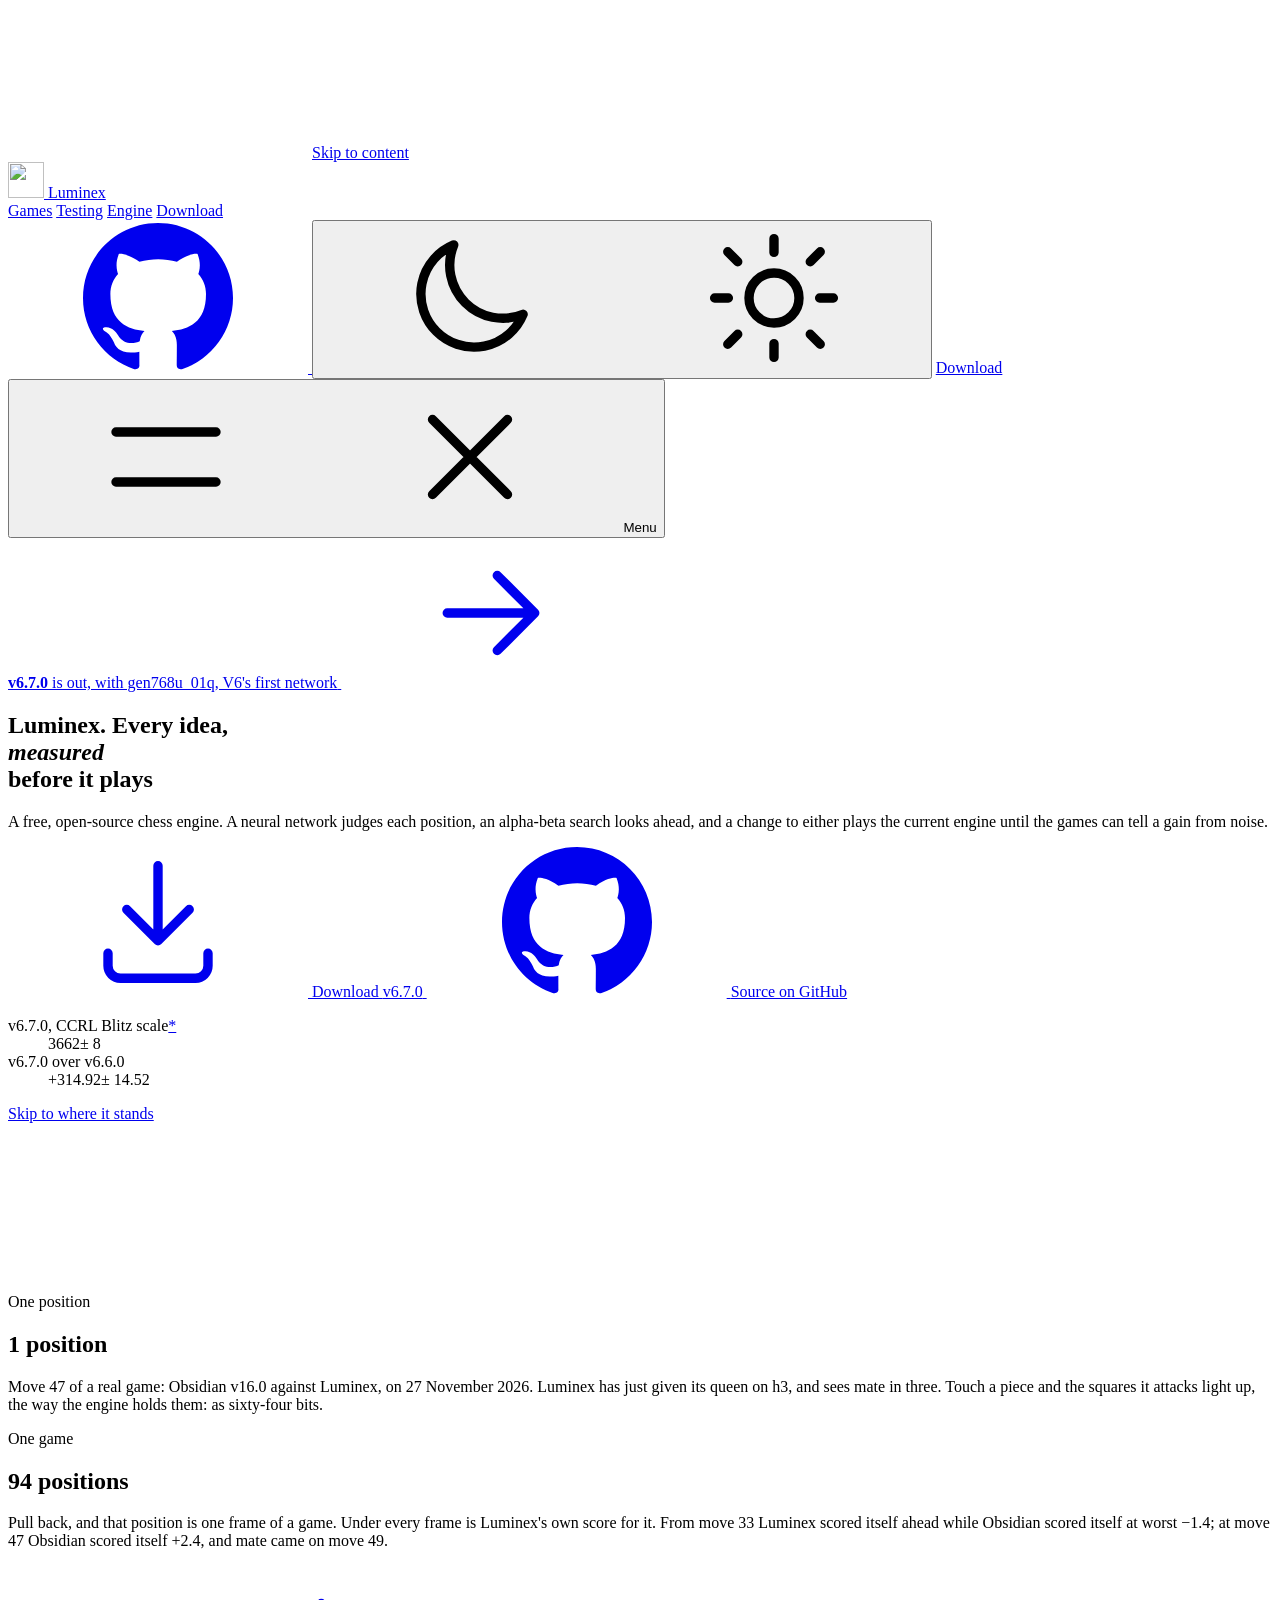
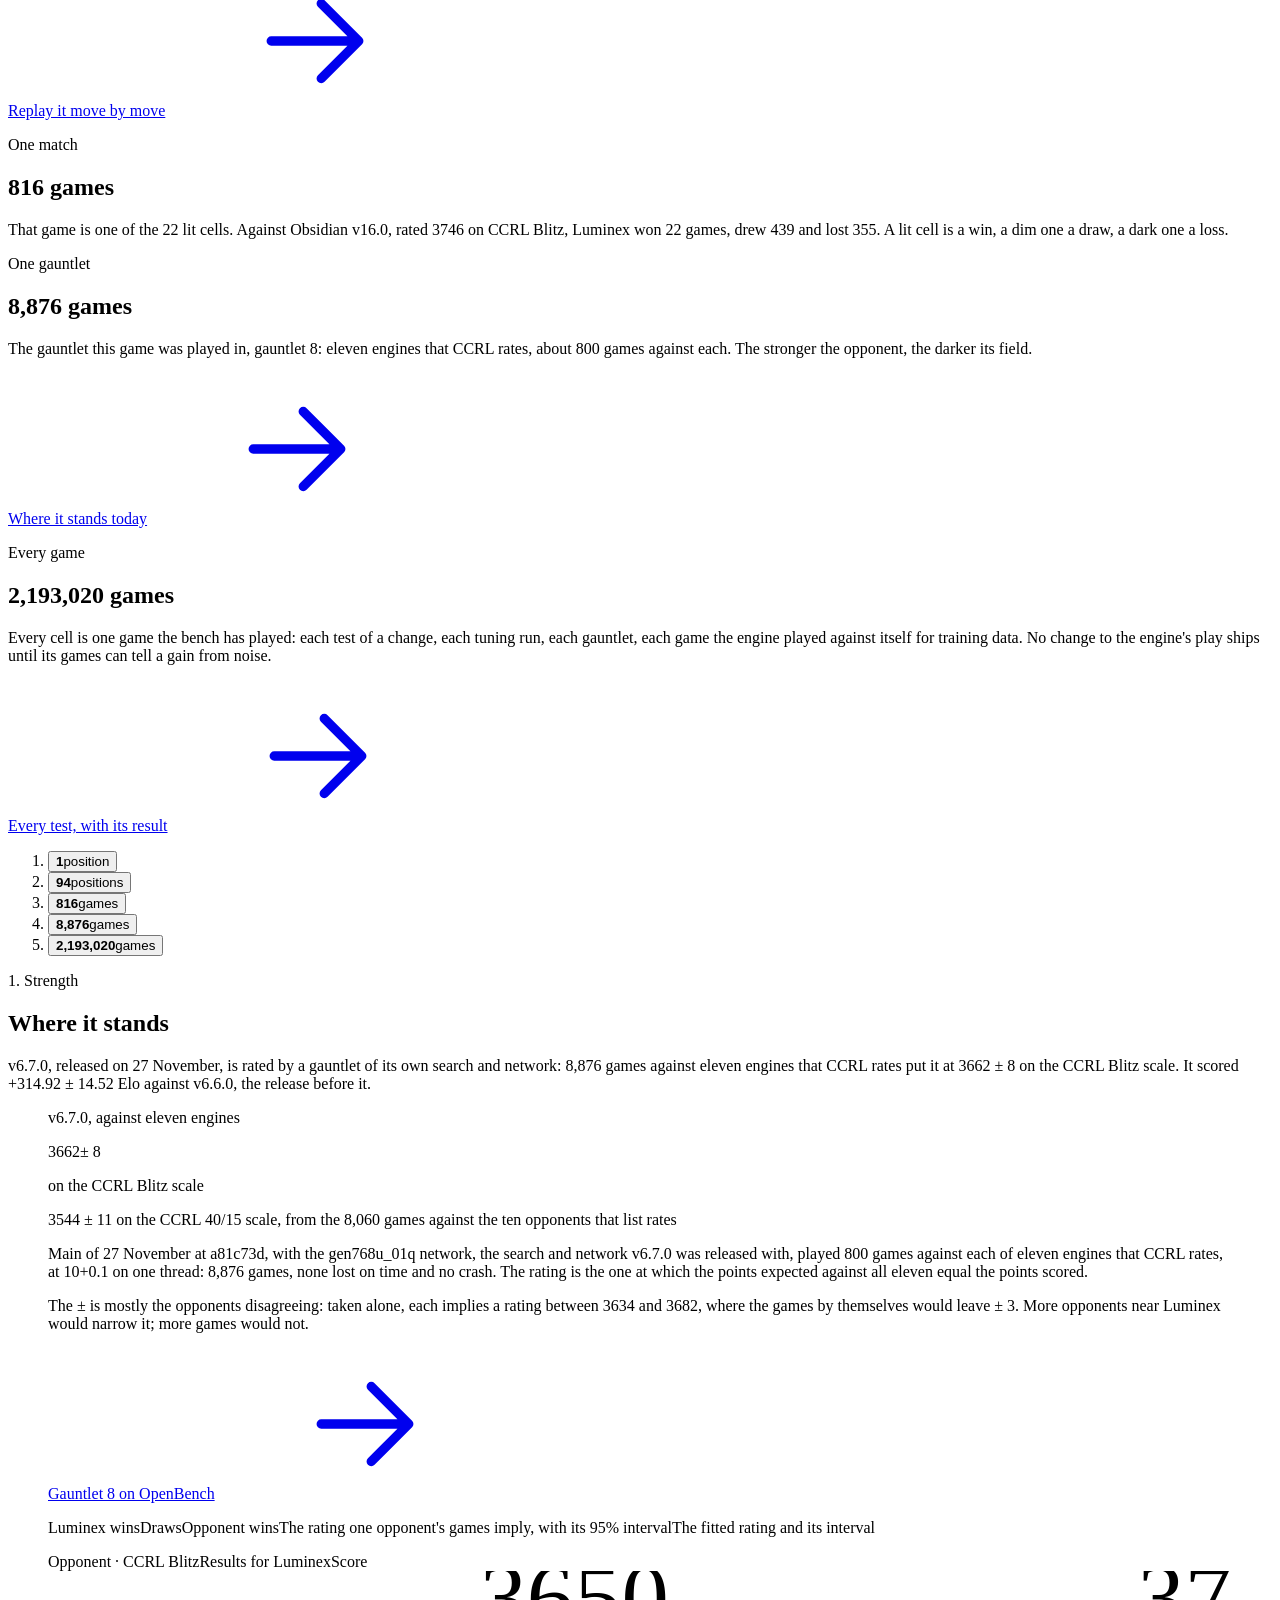
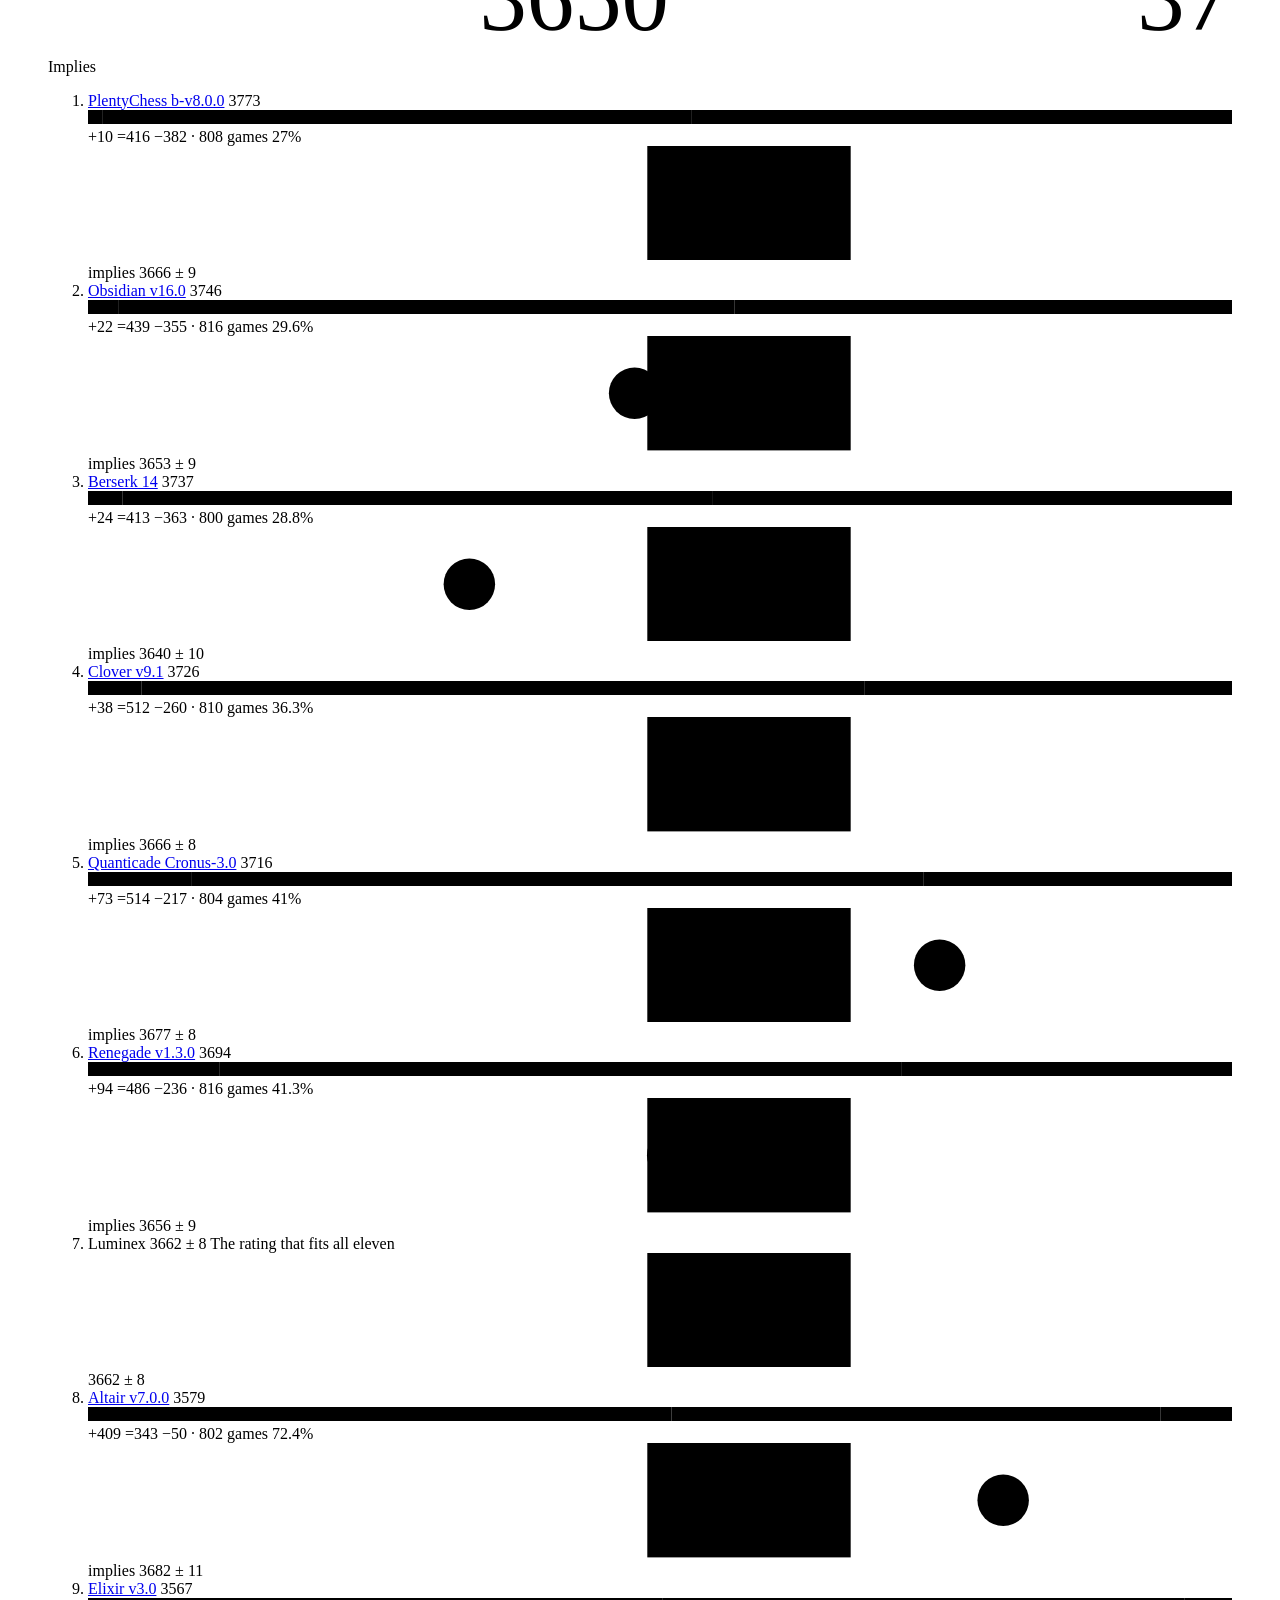
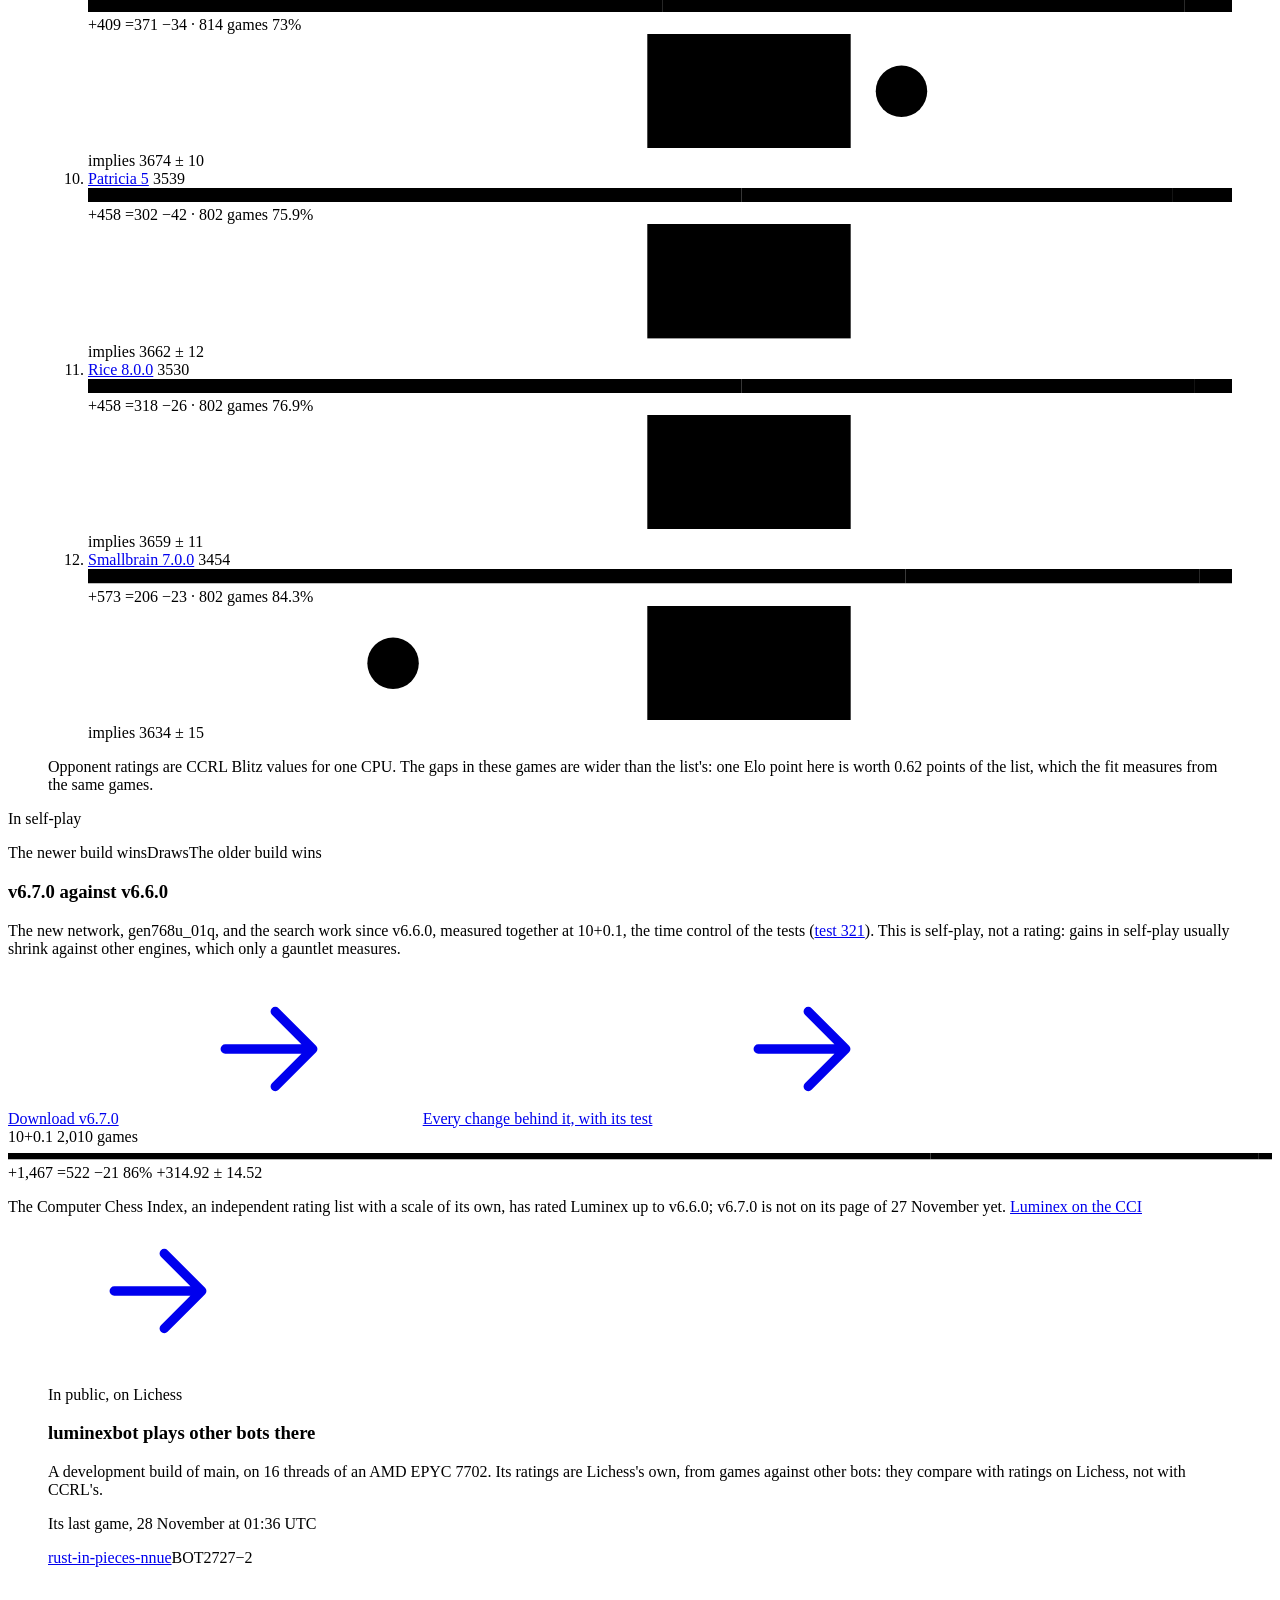
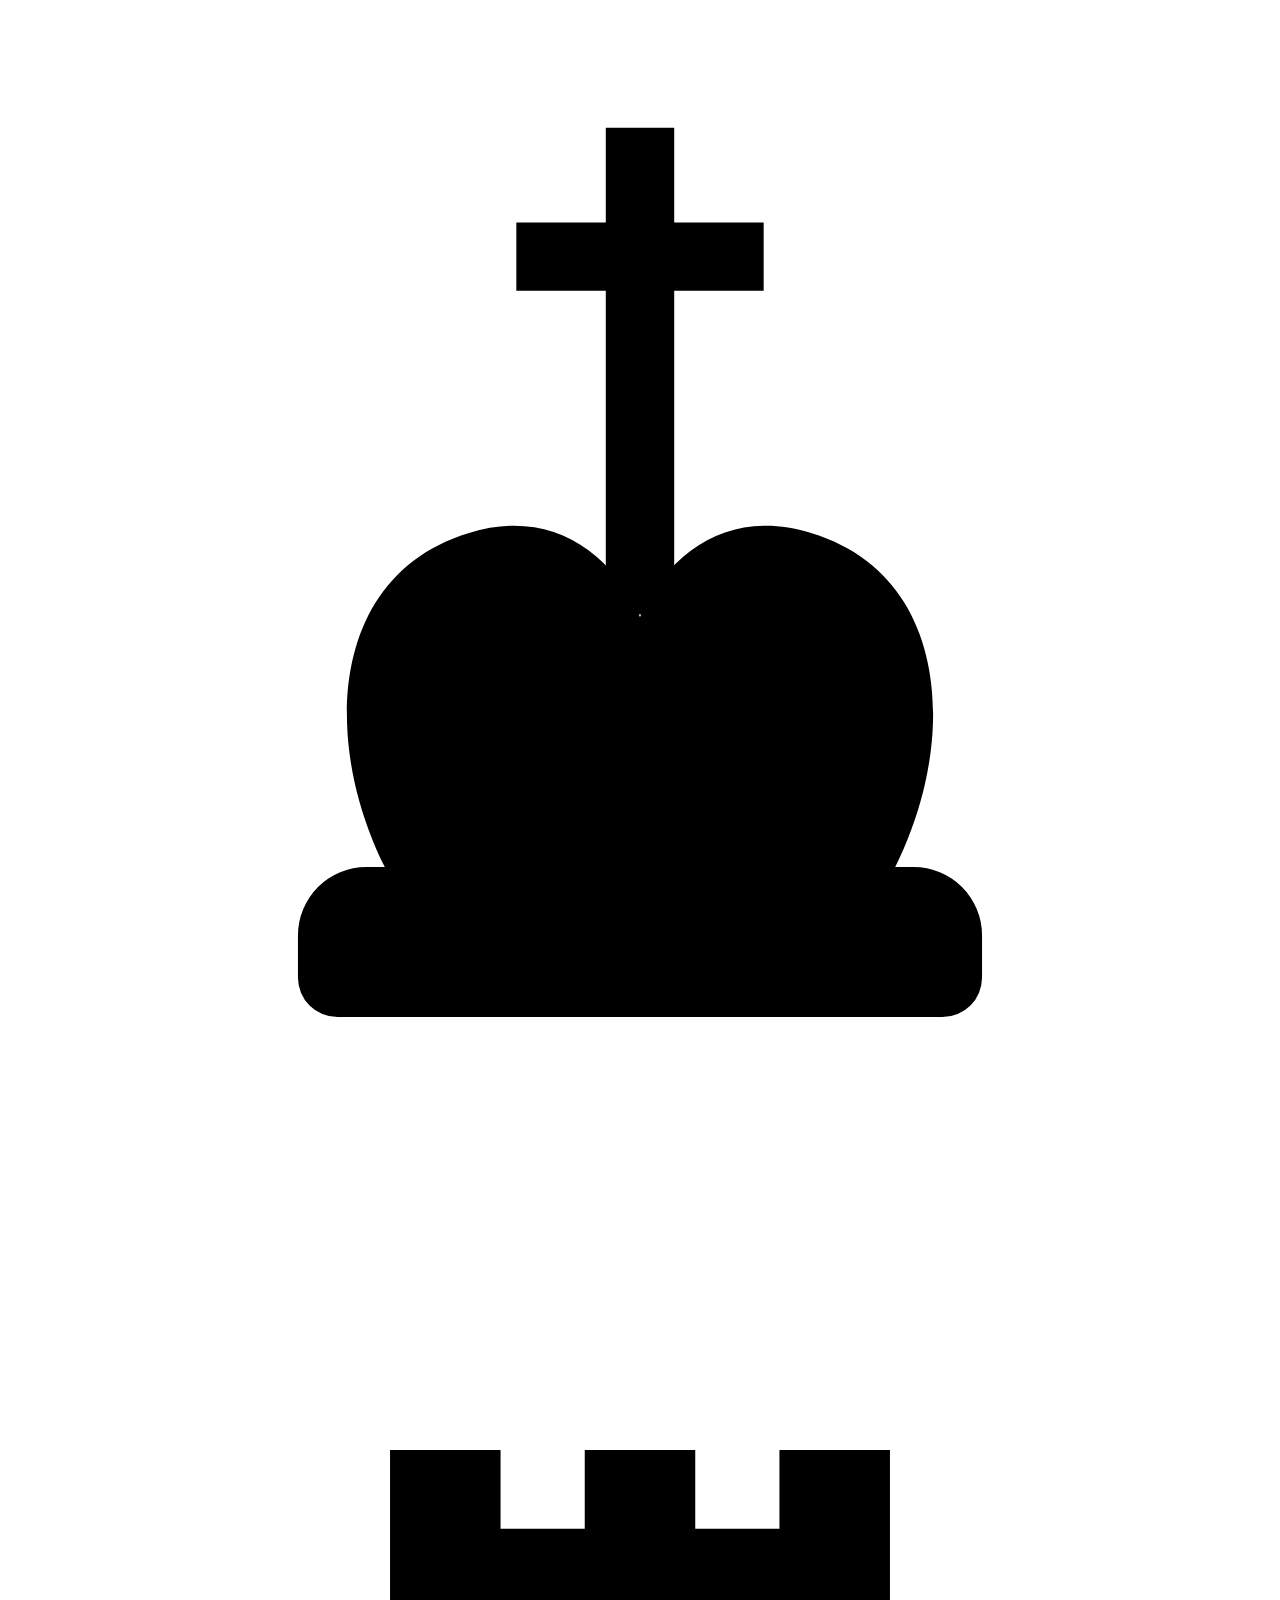
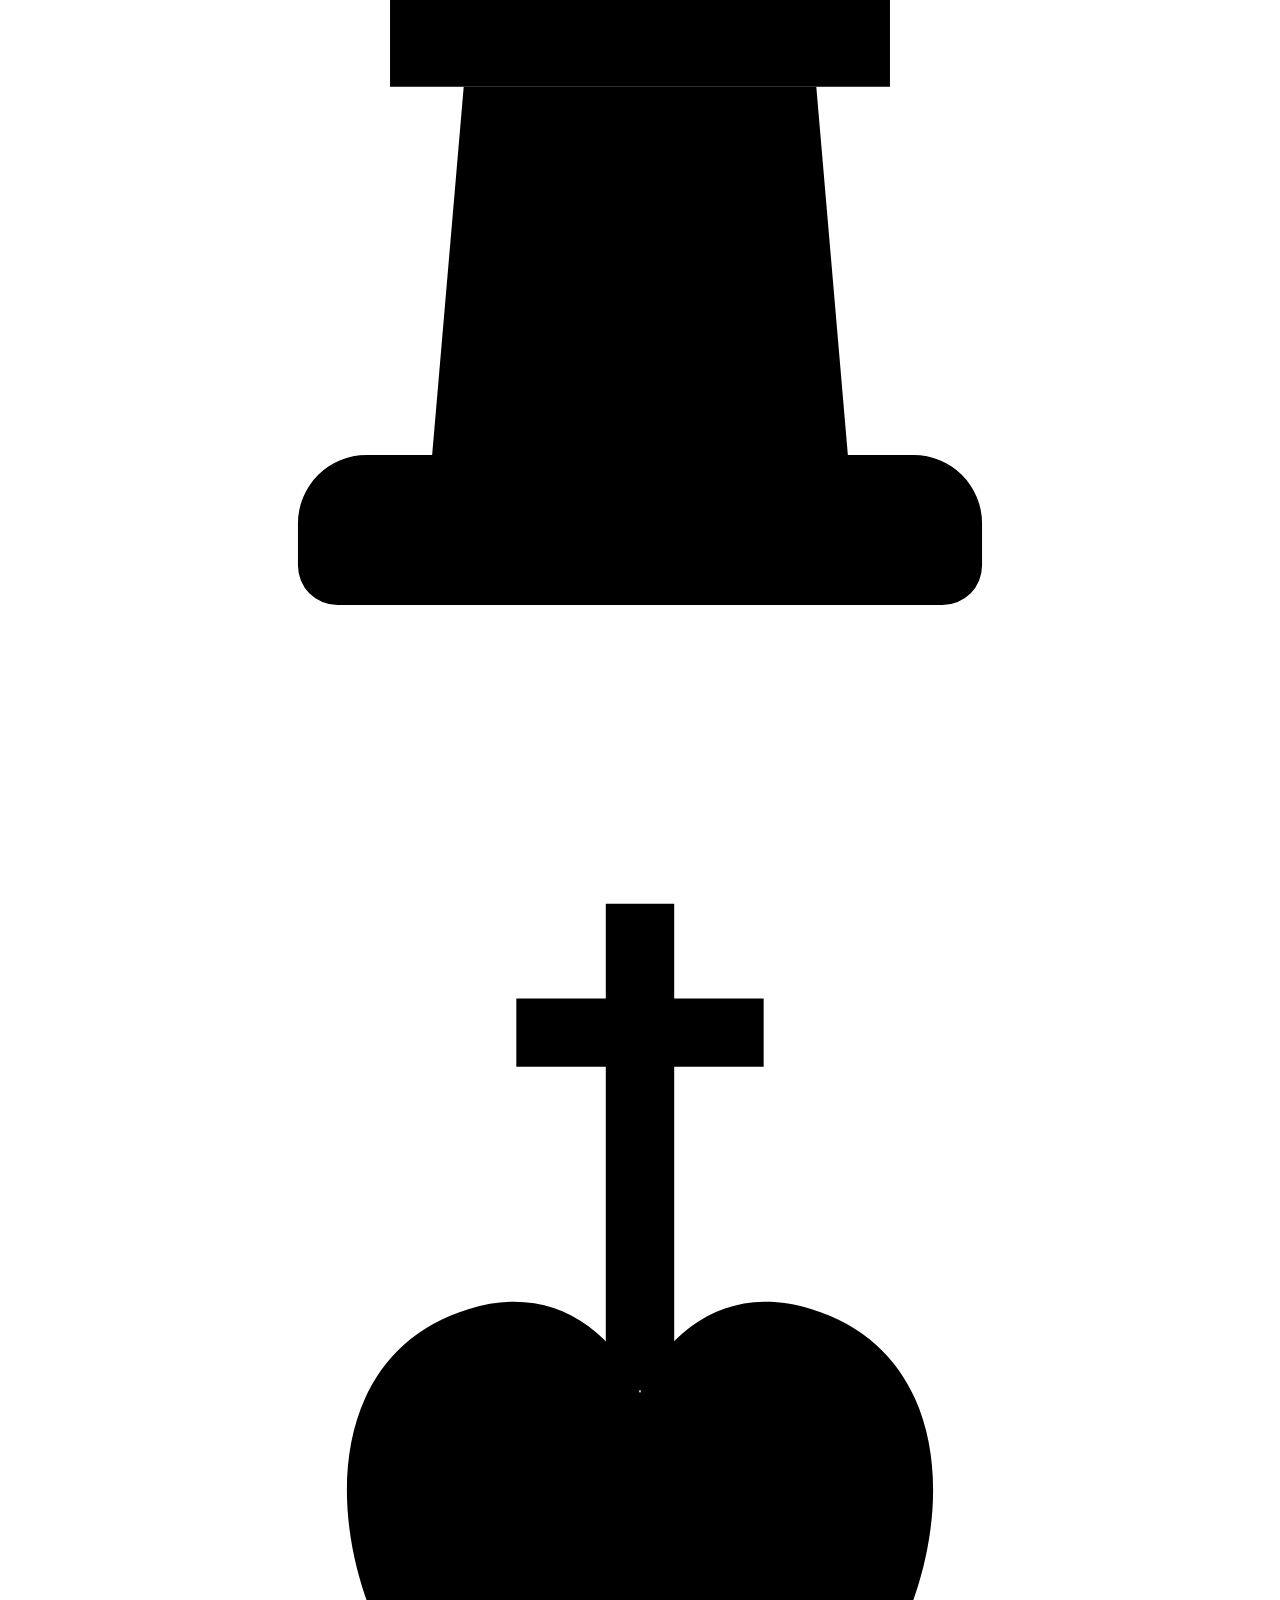
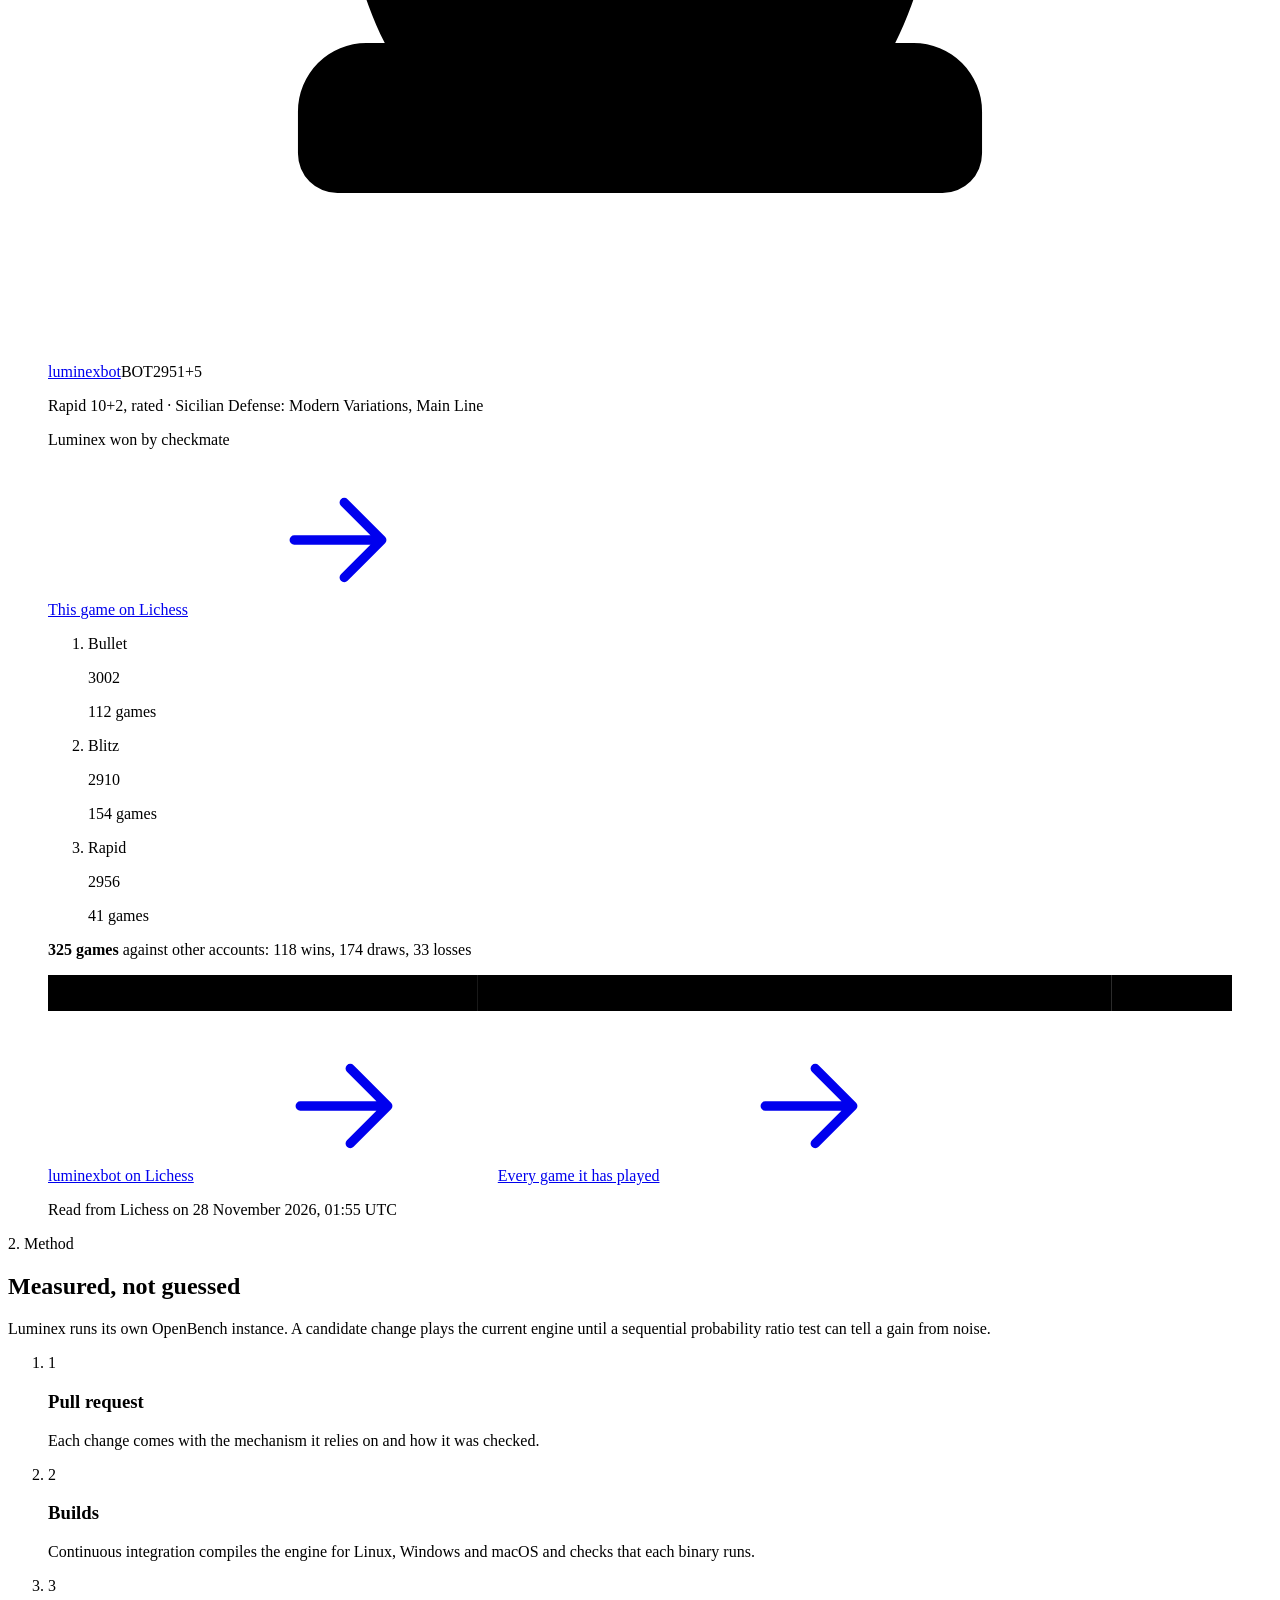
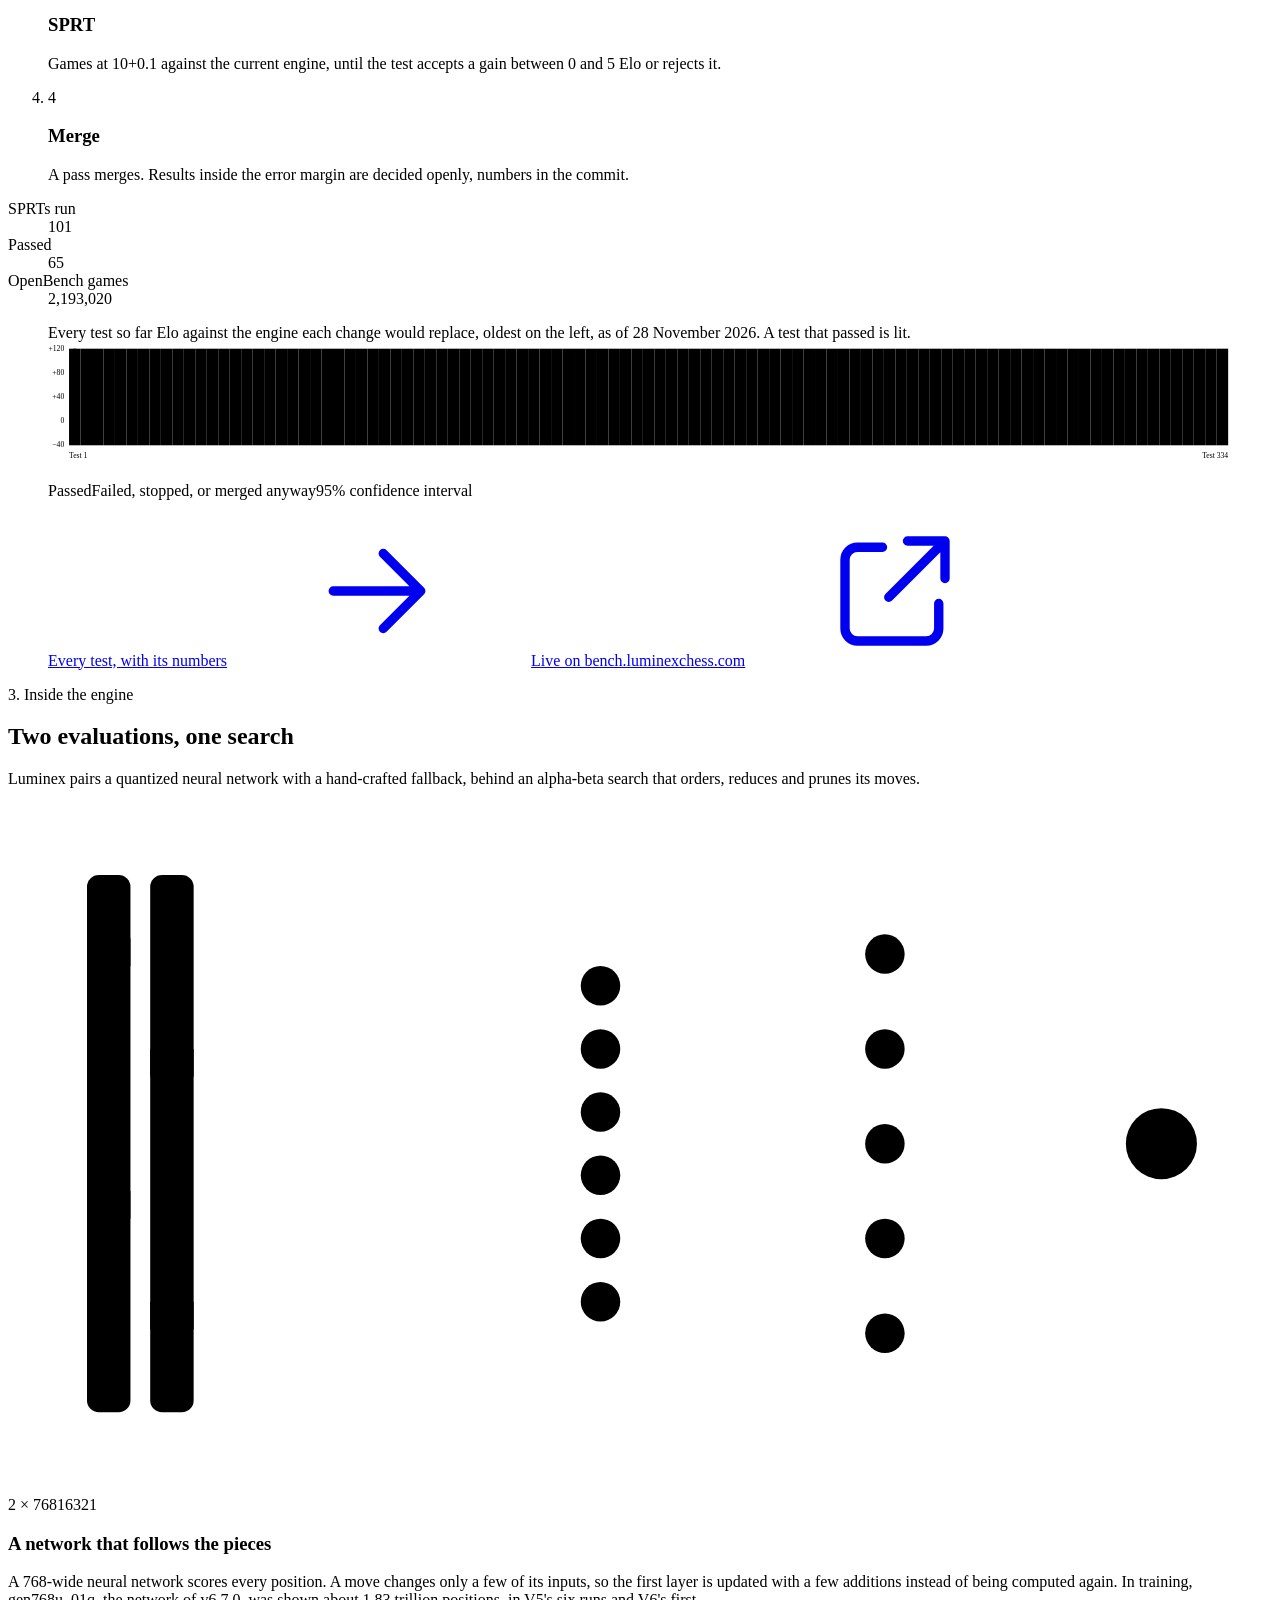
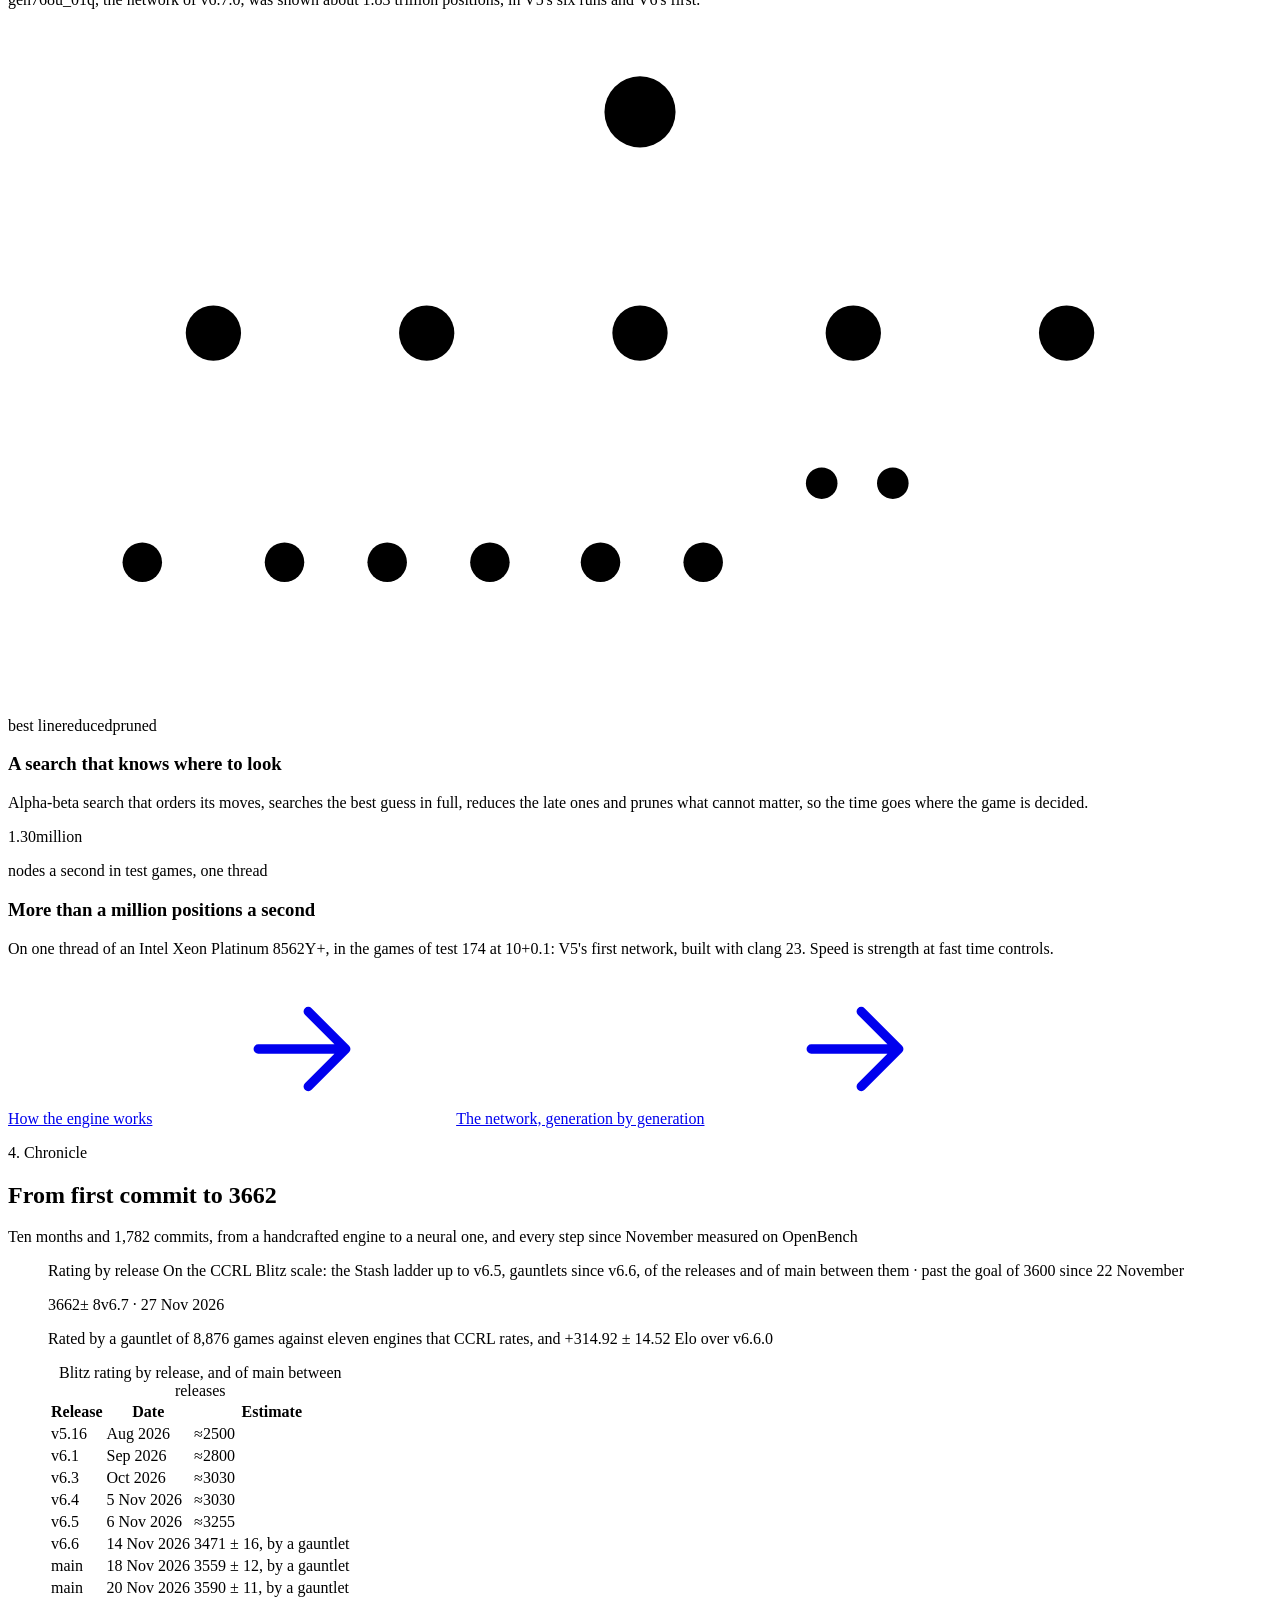
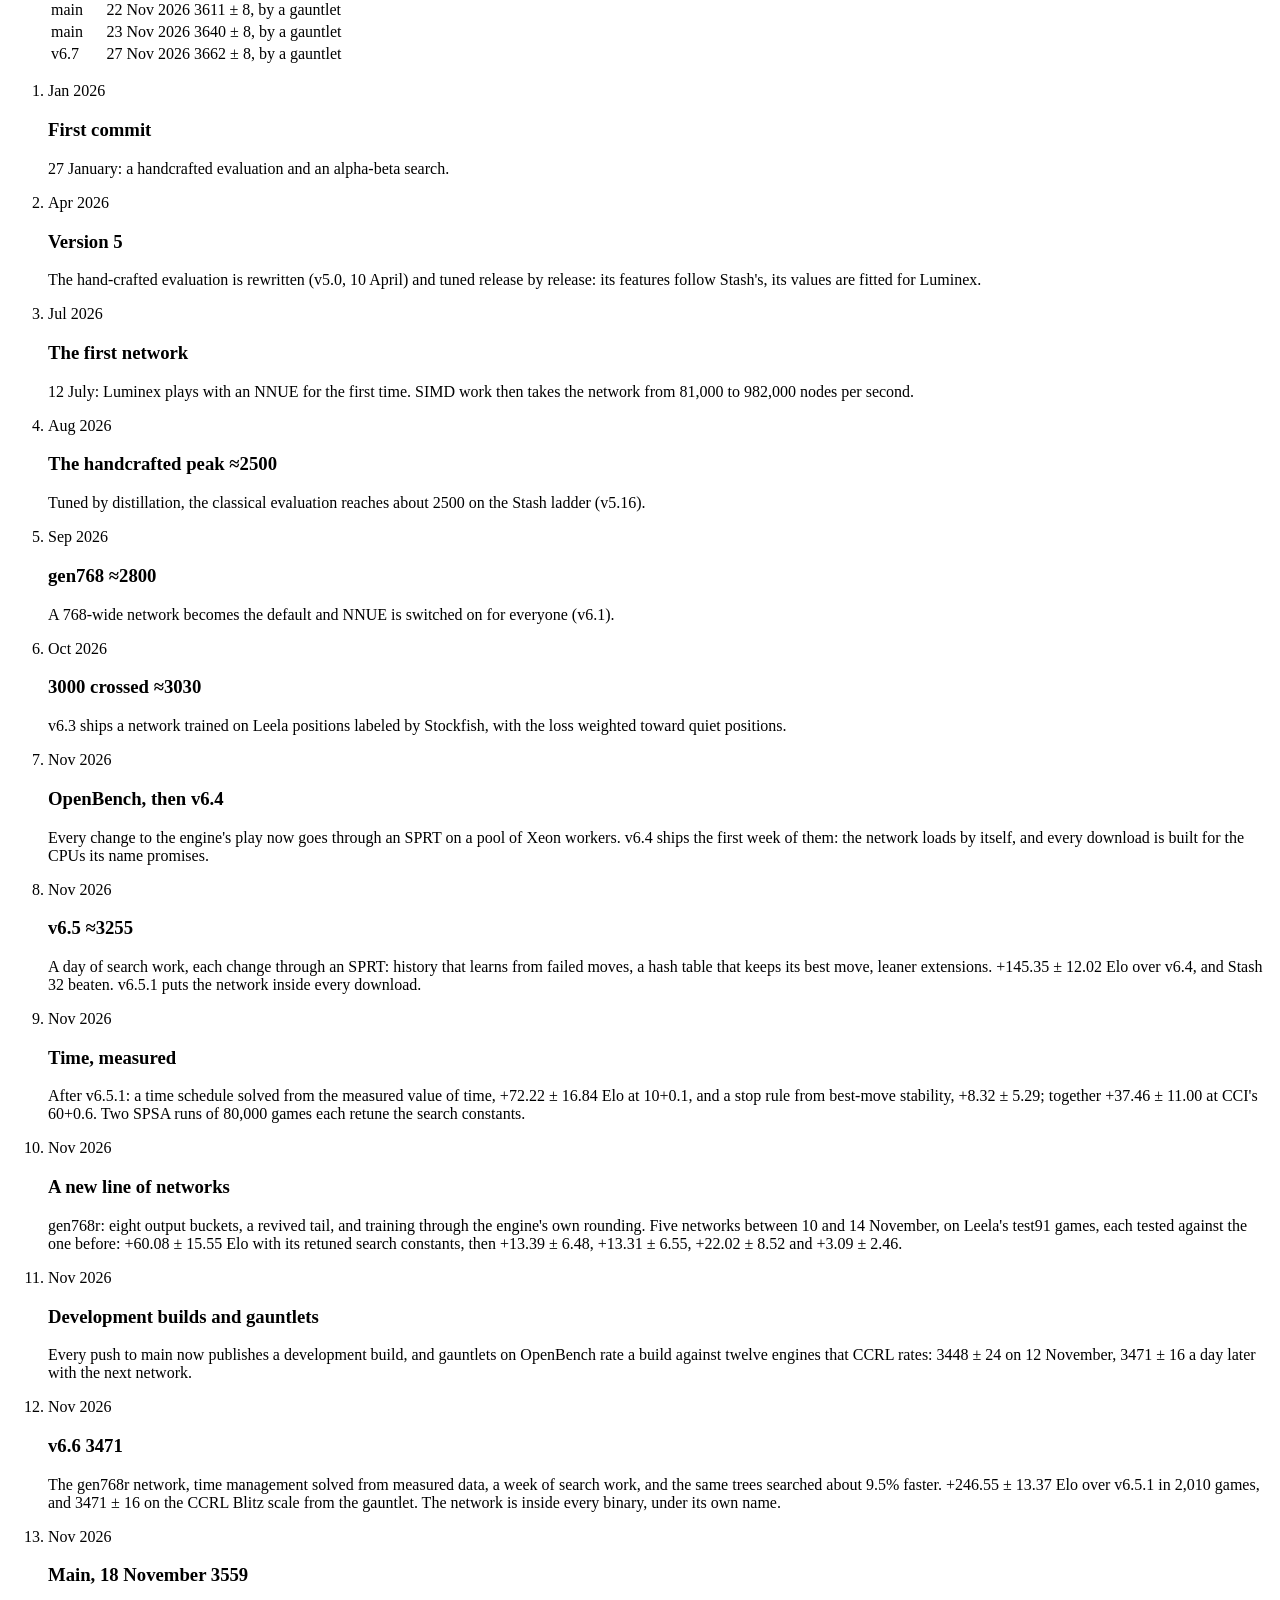
==== commit ff215583: "Show v6.7.0's own games and searches The games page, the home page's opening ride, the engine page's" ====
--- a/site/index.html
+++ b/site/index.html
@@ -8,7 +8,7 @@
   <link rel="canonical" href="https://luminexchess.com/">
   <meta name="theme-color" content="#050a14">
   <meta name="color-scheme" content="light dark">
-  <script src="/assets/js/theme.js?v=34"></script>
+  <script src="/assets/js/theme.js?v=35"></script>
   <link rel="icon" href="/favicon.ico" sizes="32x32">
   <link rel="icon" href="/assets/img/mark.svg" type="image/svg+xml">
   <link rel="icon" type="image/png" sizes="64x64" href="/assets/img/mark-64.png">
@@ -27,15 +27,15 @@
   <link rel="preload" href="/assets/fonts/bodoni-moda.woff2" as="font" type="font/woff2" crossorigin>
   <link rel="preload" href="/assets/fonts/schibsted-grotesk.woff2" as="font" type="font/woff2" crossorigin>
   <link rel="preload" href="/assets/fonts/fragment-mono.woff2" as="font" type="font/woff2" crossorigin>
-  <link rel="stylesheet" href="/assets/css/site.css?v=34">
-  <link rel="stylesheet" href="/assets/css/home.css?v=34">
-  <script src="/assets/js/site.js?v=34" defer></script>
-  <script src="/assets/js/cells.js?v=34" defer></script>
-  <script src="/assets/js/ride.js?v=34" defer></script>
-  <script src="/assets/js/knight.js?v=34" defer></script>
-  <script src="/assets/js/home.js?v=34" defer></script>
-  <script src="/assets/js/board.js?v=34" defer></script>
-  <script src="/assets/js/lichess.js?v=34" defer></script>
+  <link rel="stylesheet" href="/assets/css/site.css?v=35">
+  <link rel="stylesheet" href="/assets/css/home.css?v=35">
+  <script src="/assets/js/site.js?v=35" defer></script>
+  <script src="/assets/js/cells.js?v=35" defer></script>
+  <script src="/assets/js/ride.js?v=35" defer></script>
+  <script src="/assets/js/knight.js?v=35" defer></script>
+  <script src="/assets/js/home.js?v=35" defer></script>
+  <script src="/assets/js/board.js?v=35" defer></script>
+  <script src="/assets/js/lichess.js?v=35" defer></script>
   <script type="application/ld+json">
   {
     "@context": "https://schema.org",
@@ -134,8 +134,8 @@
     <!-- the ride: one canvas that pulls back, as the page scrolls, from one position to every game
          the bench has played. The words beside it are the page; the drawing needs scripts. -->
     <section class="ride" id="top" data-ride
-             data-src="/assets/data/games.json" data-gauntlet="/assets/data/gauntlet-3.json" data-wall="/assets/data/wall.json"
-             data-ply="14" data-test="116" aria-labelledby="hero-title">
+             data-src="/assets/data/games.json" data-gauntlet="/assets/data/gauntlet-8.json" data-wall="/assets/data/wall.json"
+             data-ply="89" data-test="323" aria-labelledby="hero-title">
       <div class="hero" data-hero>
         <div class="wrap">
           <div class="hero-copy">
@@ -177,26 +177,26 @@
               <article class="scale scale-0" data-scale="0">
                 <p class="kicker">One position</p>
                 <h2 class="scale-n"><span class="scale-num">1</span> <span class="scale-unit">position</span></h2>
-                <p class="scale-text">Move 10 of a real game: Luminex against Obsidian v16.0, on 14 November 2026. Touch a piece and the squares it attacks light up, the way the engine holds them: as sixty-four bits.</p>
+                <p class="scale-text">Move 47 of a real game: Obsidian v16.0 against Luminex, on 27 November 2026. Luminex has just given its queen on h3, and sees mate in three. Touch a piece and the squares it attacks light up, the way the engine holds them: as sixty-four bits.</p>
                 <div class="ride-still" data-still></div>
               </article>
               <article class="scale" data-scale="1">
                 <p class="kicker">One game</p>
-                <h2 class="scale-n"><span class="scale-num" data-count="plies">161</span> <span class="scale-unit">positions</span></h2>
-                <p class="scale-text">Pull back, and that position is one frame of a game. Under every frame is Luminex's own score for it. From move 6 both engines scored White ahead; mate came on move 83.</p>
+                <h2 class="scale-n"><span class="scale-num" data-count="plies">94</span> <span class="scale-unit">positions</span></h2>
+                <p class="scale-text">Pull back, and that position is one frame of a game. Under every frame is Luminex's own score for it. From move 33 Luminex scored itself ahead while Obsidian scored itself at worst −1.4; at move 47 Obsidian scored itself +2.4, and mate came on move 49.</p>
                 <a class="link" href="/games/"><span>Replay it move by move</span><svg class="icon" aria-hidden="true"><use href="#i-arrow"/></svg></a>
                 <div class="ride-still" data-still></div>
               </article>
               <article class="scale" data-scale="2">
                 <p class="kicker">One match</p>
-                <h2 class="scale-n"><span class="scale-num" data-count="match">800</span> <span class="scale-unit">games</span></h2>
-                <p class="scale-text">That game is the one lit cell. Against Obsidian v16.0, rated 3746 on CCRL Blitz, Luminex won once, drew 133 times and lost 666. A lit cell is a win, a dim one a draw, a dark one a loss.</p>
+                <h2 class="scale-n"><span class="scale-num" data-count="match">816</span> <span class="scale-unit">games</span></h2>
+                <p class="scale-text">That game is one of the 22 lit cells. Against Obsidian v16.0, rated 3746 on CCRL Blitz, Luminex won 22 games, drew 439 and lost 355. A lit cell is a win, a dim one a draw, a dark one a loss.</p>
                 <div class="ride-still" data-still></div>
               </article>
               <article class="scale" data-scale="3">
                 <p class="kicker">One gauntlet</p>
-                <h2 class="scale-n"><span class="scale-num">9,602</span> <span class="scale-unit">games</span></h2>
-                <p class="scale-text">The gauntlet this game was played in, gauntlet 3: twelve engines that CCRL rates, about 800 games against each. The stronger the opponent, the darker its field.</p>
+                <h2 class="scale-n"><span class="scale-num">8,876</span> <span class="scale-unit">games</span></h2>
+                <p class="scale-text">The gauntlet this game was played in, gauntlet 8: eleven engines that CCRL rates, about 800 games against each. The stronger the opponent, the darker its field.</p>
                 <a class="link" href="#strength"><span>Where it stands today</span><svg class="icon" aria-hidden="true"><use href="#i-arrow"/></svg></a>
                 <div class="ride-still" data-still></div>
               </article>
@@ -212,9 +212,9 @@
           <p class="ride-readout" data-readout aria-hidden="true"></p>
           <ol class="ride-steps" aria-label="The five scales of the drawing">
             <li><button type="button" data-go="0"><b>1</b><span>position</span></button></li>
-            <li><button type="button" data-go="1"><b data-count="plies">161</b><span>positions</span></button></li>
-            <li><button type="button" data-go="2"><b data-count="match">800</b><span>games</span></button></li>
-            <li><button type="button" data-go="3"><b>9,602</b><span>games</span></button></li>
+            <li><button type="button" data-go="1"><b data-count="plies">94</b><span>positions</span></button></li>
+            <li><button type="button" data-go="2"><b data-count="match">816</b><span>games</span></button></li>
+            <li><button type="button" data-go="3"><b>8,876</b><span>games</span></button></li>
             <li><button type="button" data-go="4"><b data-wall-games>2,193,020</b><span>games</span></button></li>
           </ol>
         </div>
